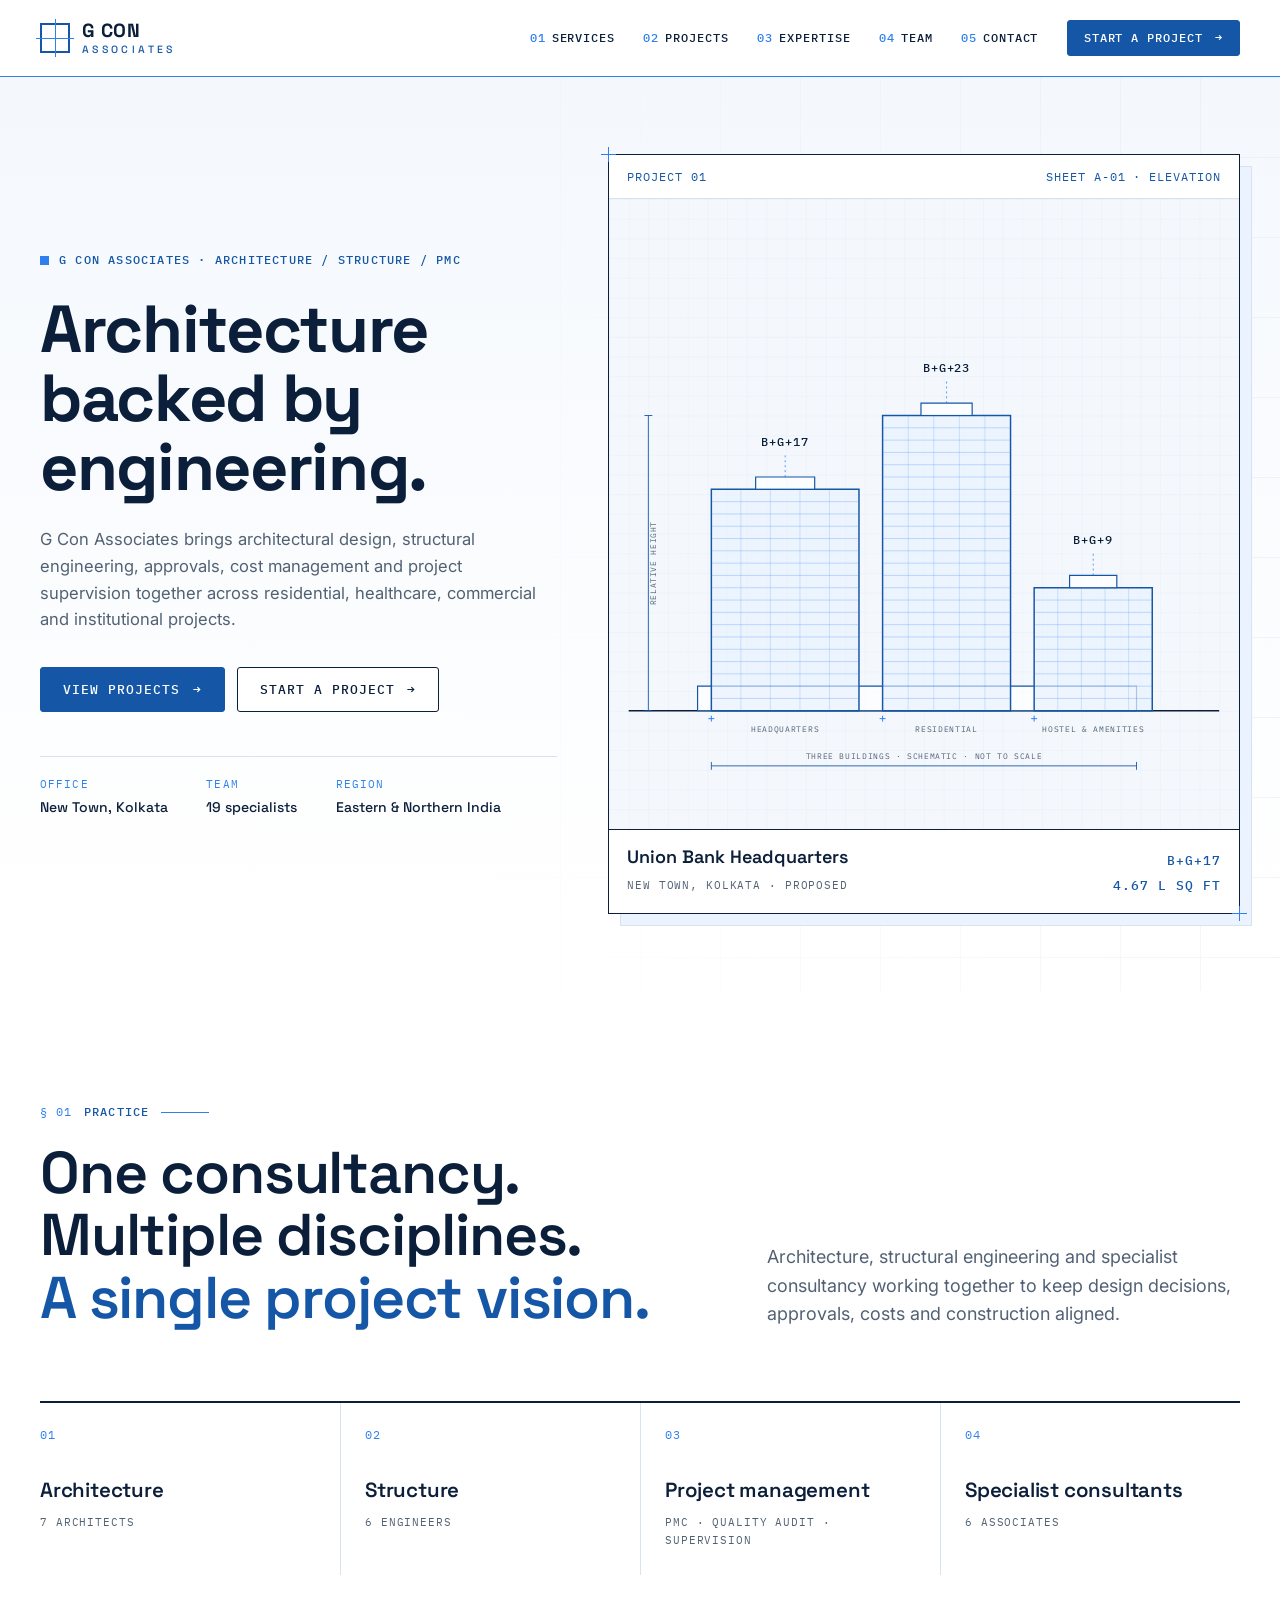
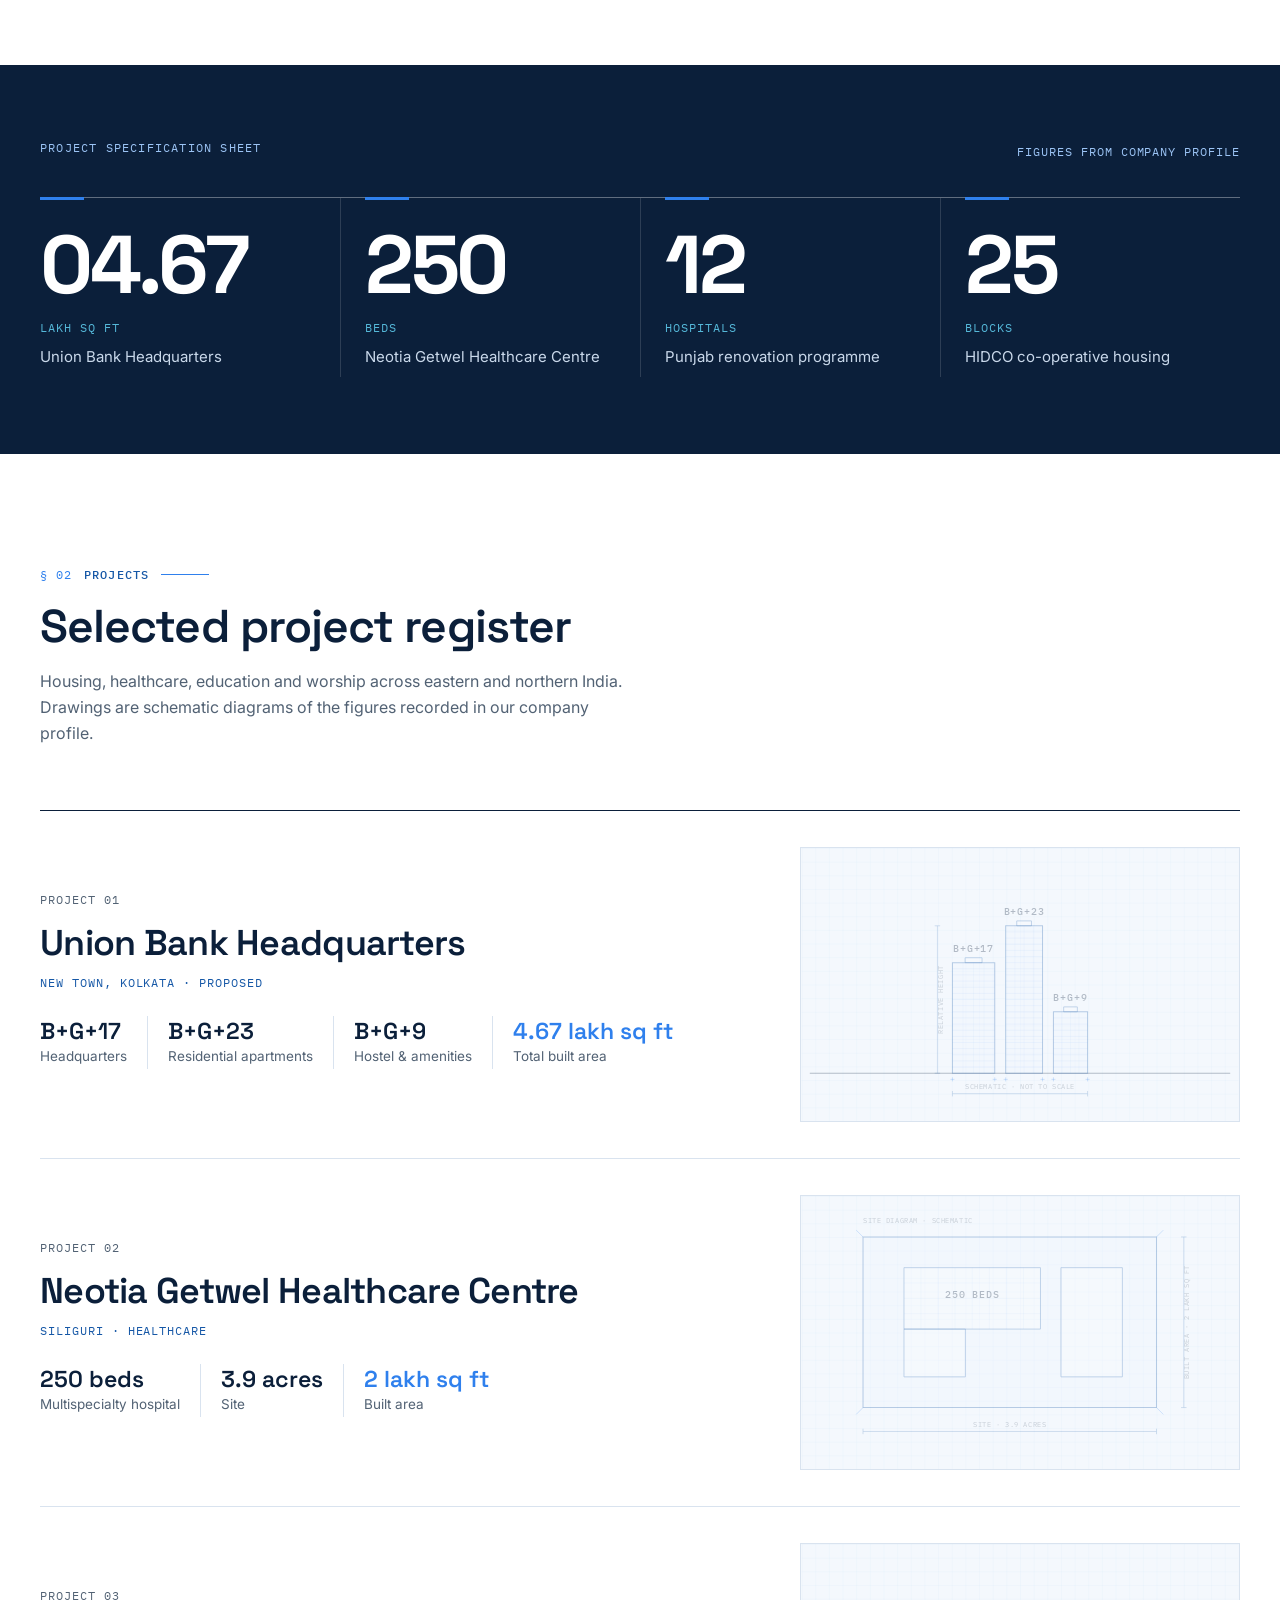
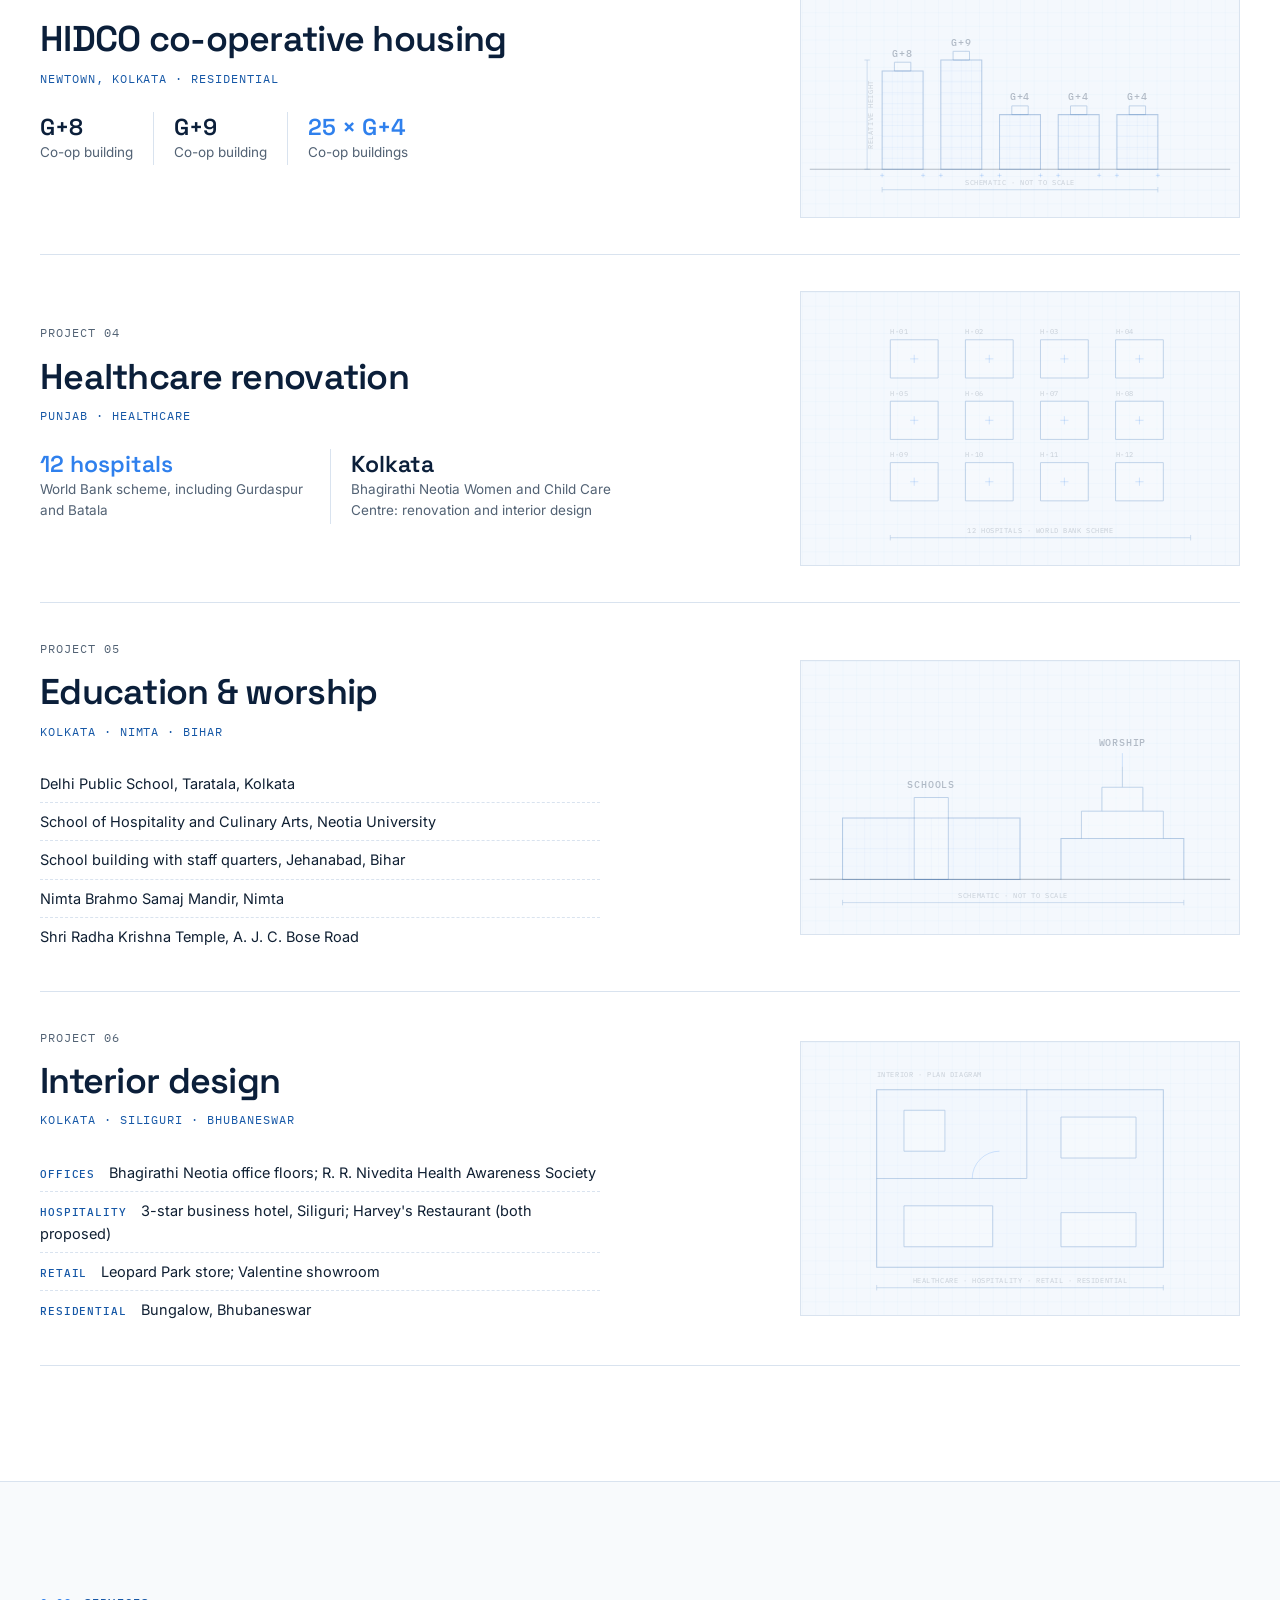
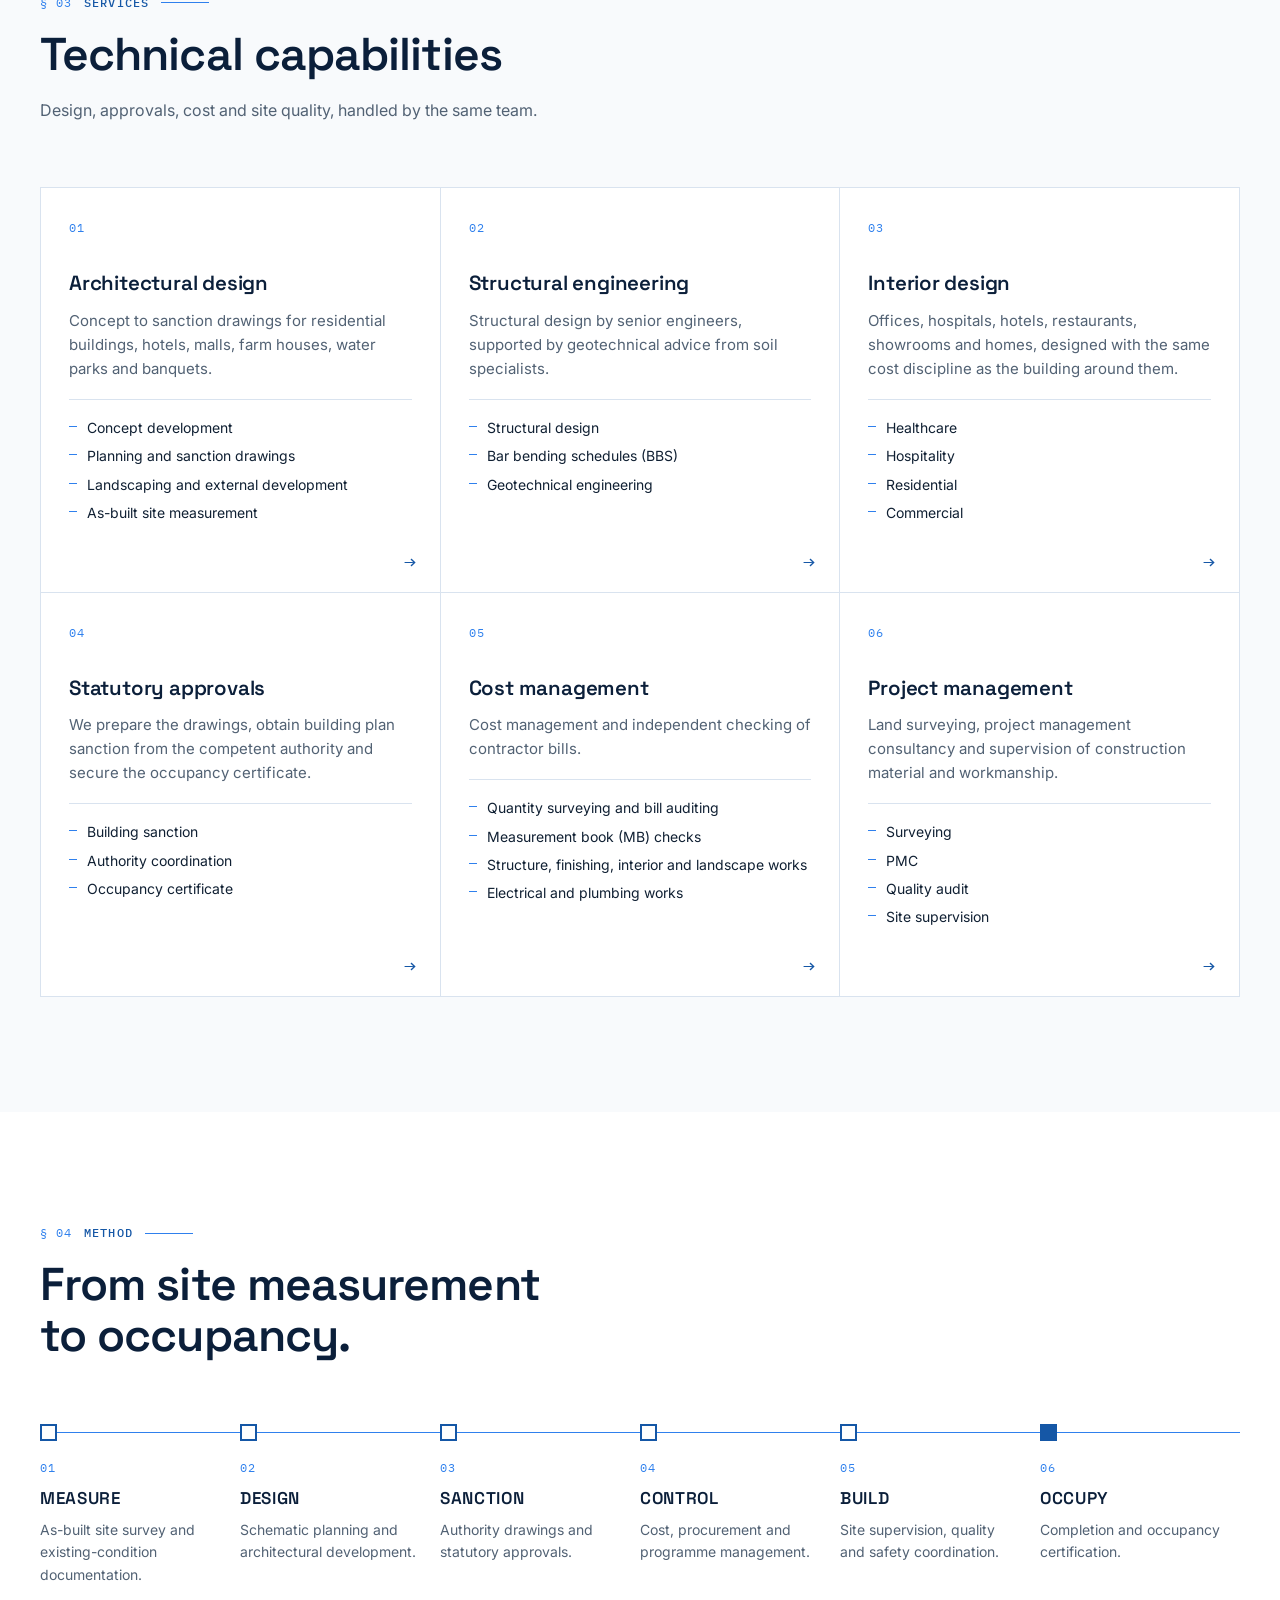
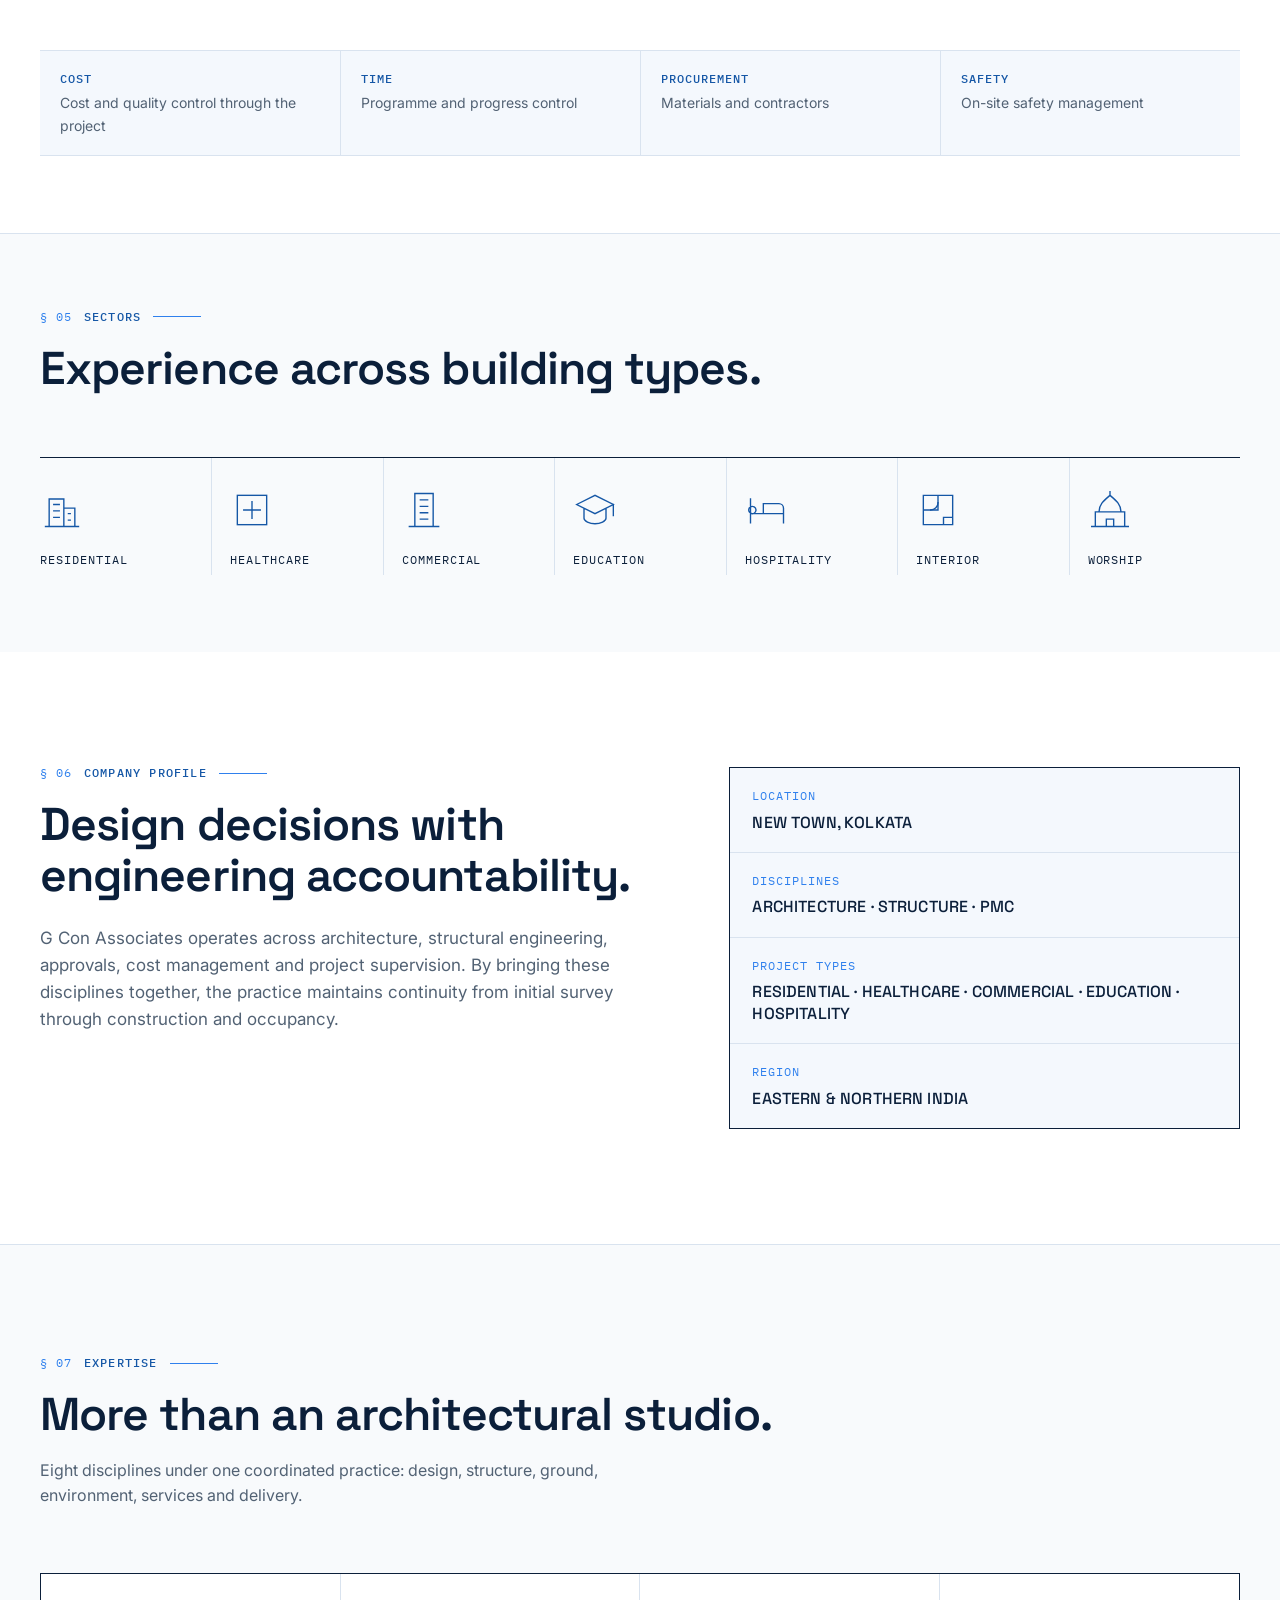
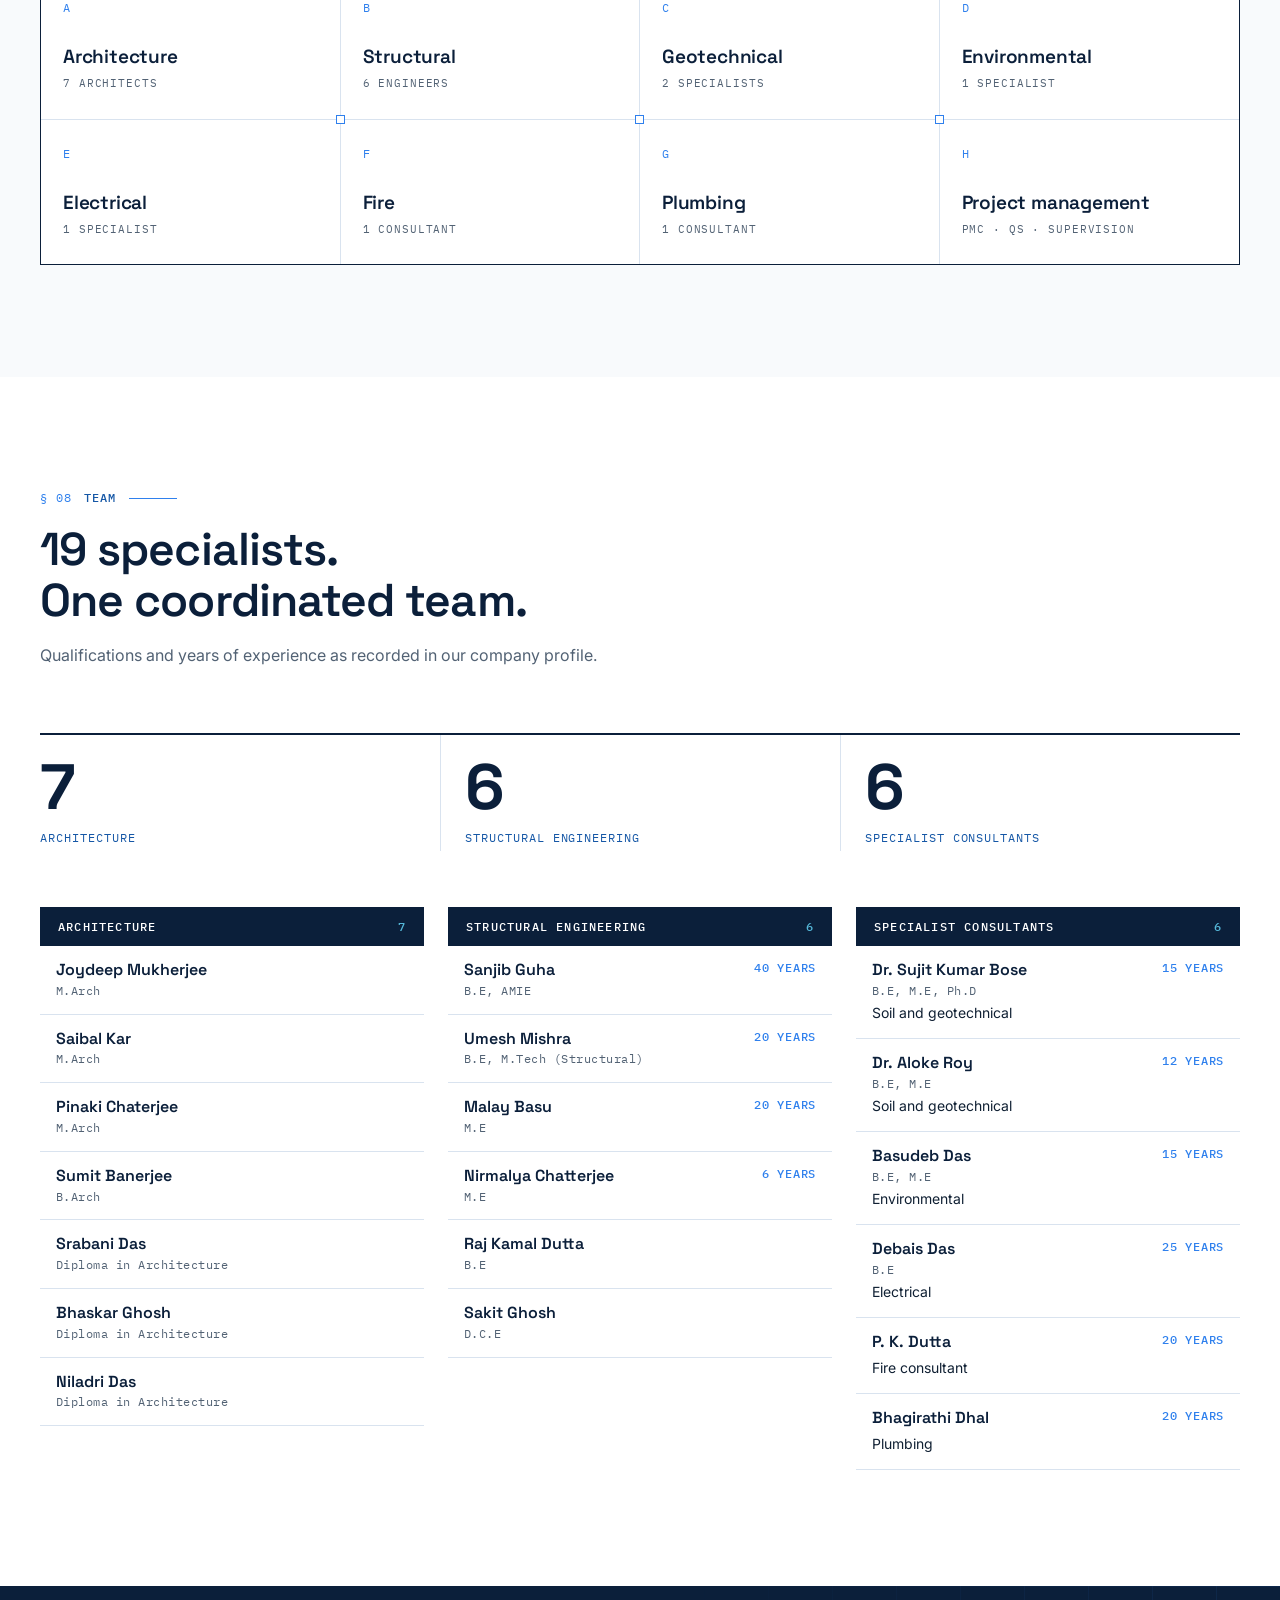
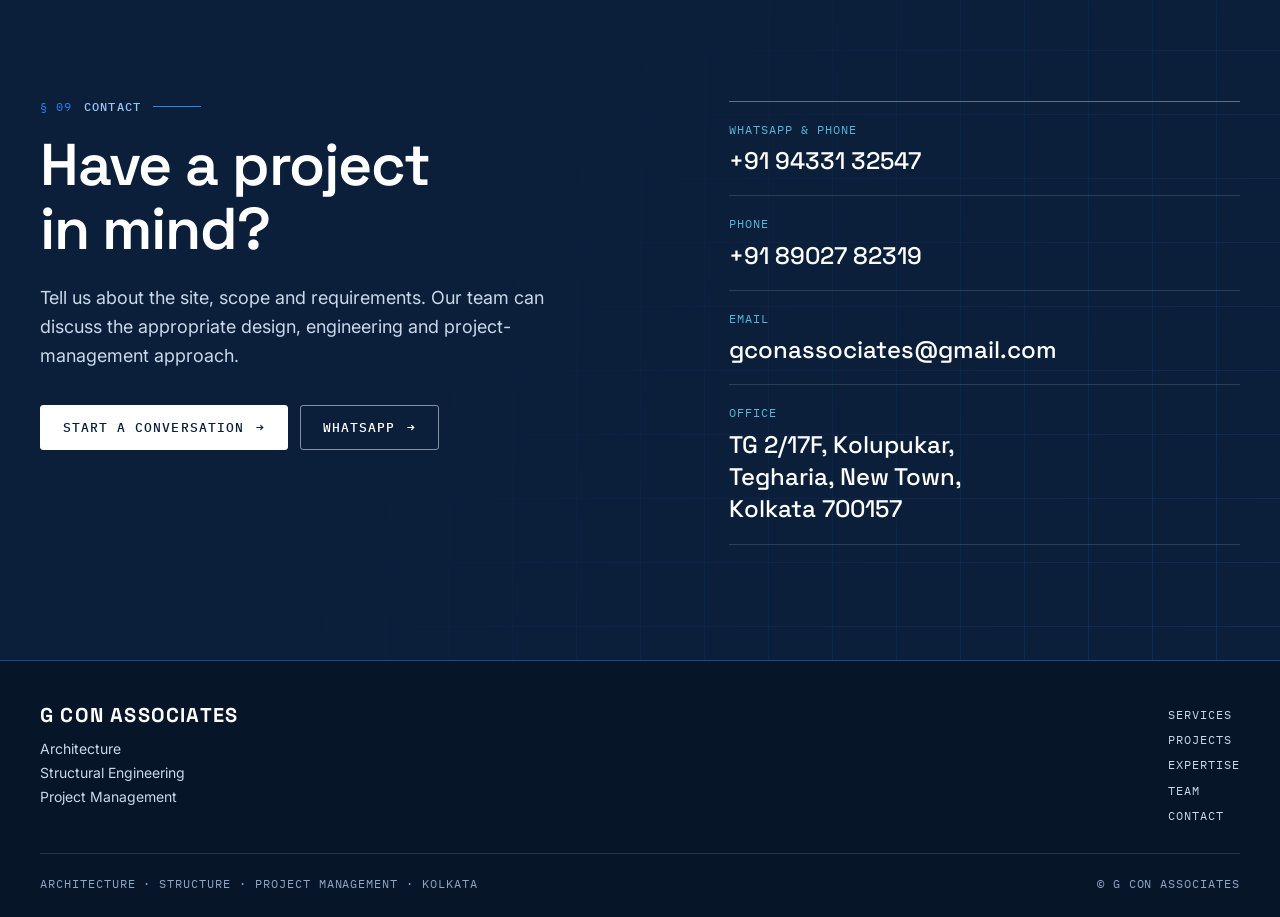
==== index.html @ 43ac2490 "G Con Associates V2: engineering-consultancy website Co-Authored-By: Claude Sonnet 5.5 <noreply@anth" ====
<!doctype html>
<html lang="en">
<head>
<meta charset="utf-8">
<meta name="viewport" content="width=device-width, initial-scale=1">
<title>G Con Associates | Architecture &amp; Structural Consultancy</title>
<meta name="description" content="G Con Associates provides architecture, structural engineering, project management, approvals and cost consultancy for residential, healthcare, commercial and institutional projects.">
<meta name="theme-color" content="#0B1F3A">
<link rel="canonical" href="https://nelbinxav.github.io/gcon-associates-v2/">
<link rel="icon" href="favicon.svg" type="image/svg+xml">
<meta property="og:type" content="website">
<meta property="og:site_name" content="G Con Associates">
<meta property="og:title" content="G Con Associates | Architecture &amp; Structural Consultancy">
<meta property="og:description" content="Architecture backed by engineering. Architecture, structural engineering, approvals, cost management and project supervision from New Town, Kolkata.">
<meta property="og:url" content="https://nelbinxav.github.io/gcon-associates-v2/">
<meta property="og:image" content="https://nelbinxav.github.io/gcon-associates-v2/og.png">
<meta property="og:image:width" content="1200">
<meta property="og:image:height" content="630">
<meta name="twitter:card" content="summary_large_image">
<link rel="preconnect" href="https://fonts.googleapis.com">
<link rel="preconnect" href="https://fonts.gstatic.com" crossorigin>
<link href="https://fonts.googleapis.com/css2?family=IBM+Plex+Mono:wght@400;500&family=Inter:wght@400;500;600&family=Space+Grotesk:wght@500;600;700&display=swap" rel="stylesheet">
<link rel="stylesheet" href="styles.css">
<script>document.documentElement.classList.add('js')</script>
<script type="application/ld+json">
{"@context":"https://schema.org","@type":"ProfessionalService","name":"G Con Associates","description":"Architecture, structural engineering, project management, approvals and cost consultancy.","url":"https://nelbinxav.github.io/gcon-associates-v2/","telephone":"+91 94331 32547","email":"gconassociates@gmail.com","address":{"@type":"PostalAddress","streetAddress":"TG 2/17F, Kolupukar, Tegharia, New Town","addressLocality":"Kolkata","postalCode":"700157","addressCountry":"IN"}}
</script>
</head>
<body>
<a class="skip" href="#main">Skip to content</a>

<header class="top" id="top">
  <div class="wrap bar">
    <a class="brand" href="#top" aria-label="G Con Associates, back to top">
      <span class="brand-mark" aria-hidden="true"></span>
      <span class="brand-text"><b>G CON</b><span>ASSOCIATES</span></span>
    </a>
    <nav class="menu" id="menu" aria-label="Main">
      <a href="#services"><i>01</i>Services</a>
      <a href="#projects"><i>02</i>Projects</a>
      <a href="#expertise"><i>03</i>Expertise</a>
      <a href="#team"><i>04</i>Team</a>
      <a href="#contact"><i>05</i>Contact</a>
      <a class="btn btn-sm menu-cta" href="#contact">Start a project <span aria-hidden="true">→</span></a>
    </nav>
    <button class="burger" type="button" aria-expanded="false" aria-controls="menu" aria-label="Open menu"><span></span><span></span></button>
  </div>
</header>

<main id="main">

<!-- HERO -->
<section class="hero" aria-labelledby="h1">
  <div class="wrap hero-grid">
    <div class="hero-copy">
      <p class="label"><span class="sq"></span>G Con Associates · Architecture / Structure / PMC</p>
      <h1 id="h1">Architecture<br>backed by<br>engineering.</h1>
      <p class="lede">G Con Associates brings architectural design, structural engineering, approvals, cost management and project supervision together across residential, healthcare, commercial and institutional projects.</p>
      <div class="cta-row">
        <a class="btn" href="#projects">View projects <span aria-hidden="true">→</span></a>
        <a class="btn btn-ghost" href="#contact">Start a project <span aria-hidden="true">→</span></a>
      </div>
      <dl class="hero-meta">
        <div><dt>Office</dt><dd>New Town, Kolkata</dd></div>
        <div><dt>Team</dt><dd>19 specialists</dd></div>
        <div><dt>Region</dt><dd>Eastern &amp; Northern India</dd></div>
      </dl>
    </div>
    <figure class="hero-plate">
      <div class="plate-head">
        <span class="mono">Project 01</span>
        <span class="mono">Sheet A-01 · Elevation</span>
      </div>
      <div class="plate-art"><svg class="dwg" viewBox="0 0 640 640" role="img" aria-label="Schematic elevation of the three Union Bank buildings at New Town: a B+G+17 headquarters, B+G+23 residential apartments and a B+G+9 hostel and amenities block, drawn at relative height" preserveAspectRatio="xMidYMid meet"><defs><pattern id="gh" width="20" height="20" patternUnits="userSpaceOnUse"><path d="M20 0H0V20" fill="none" stroke="#2F80ED" stroke-opacity=".13" stroke-width=".6"/></pattern></defs><rect width="640" height="640" fill="url(#gh)"/><line class="ground" x1="20" y1="520" x2="620" y2="520" pathLength="1"/><rect class="mass2" x="90.0" y="495.0" width="446" height="25.0" pathLength="1"/><rect class="mass" x="104.0" y="295.0" width="150" height="225.0" pathLength="1"/><line class="bay" x1="134.0" y1="295.0" x2="134.0" y2="520"/><line class="bay" x1="164.0" y1="295.0" x2="164.0" y2="520"/><line class="bay" x1="194.0" y1="295.0" x2="194.0" y2="520"/><line class="bay" x1="224.0" y1="295.0" x2="224.0" y2="520"/><line class="flr" x1="104.0" y1="507.5" x2="254.0" y2="507.5"/><line class="flr" x1="104.0" y1="495.0" x2="254.0" y2="495.0"/><line class="flr" x1="104.0" y1="482.5" x2="254.0" y2="482.5"/><line class="flr" x1="104.0" y1="470.0" x2="254.0" y2="470.0"/><line class="flr" x1="104.0" y1="457.5" x2="254.0" y2="457.5"/><line class="flr" x1="104.0" y1="445.0" x2="254.0" y2="445.0"/><line class="flr" x1="104.0" y1="432.5" x2="254.0" y2="432.5"/><line class="flr" x1="104.0" y1="420.0" x2="254.0" y2="420.0"/><line class="flr" x1="104.0" y1="407.5" x2="254.0" y2="407.5"/><line class="flr" x1="104.0" y1="395.0" x2="254.0" y2="395.0"/><line class="flr" x1="104.0" y1="382.5" x2="254.0" y2="382.5"/><line class="flr" x1="104.0" y1="370.0" x2="254.0" y2="370.0"/><line class="flr" x1="104.0" y1="357.5" x2="254.0" y2="357.5"/><line class="flr" x1="104.0" y1="345.0" x2="254.0" y2="345.0"/><line class="flr" x1="104.0" y1="332.5" x2="254.0" y2="332.5"/><line class="flr" x1="104.0" y1="320.0" x2="254.0" y2="320.0"/><line class="flr" x1="104.0" y1="307.5" x2="254.0" y2="307.5"/><rect class="mass2" x="149.0" y="282.5" width="60.0" height="12.5" pathLength="1"/><line class="lead" x1="179.0" y1="282.5" x2="179.0" y2="258.5"/><text class="tag" x="179.0" y="250.5" text-anchor="middle">B+G+17</text><text class="micro" x="179.0" y="542" text-anchor="middle">HEADQUARTERS</text><path class="mark" d="M101.0 528h6M104.0 525v6"/><rect class="mass" x="278.0" y="220.0" width="130" height="300.0" pathLength="1"/><line class="bay" x1="304.0" y1="220.0" x2="304.0" y2="520"/><line class="bay" x1="330.0" y1="220.0" x2="330.0" y2="520"/><line class="bay" x1="356.0" y1="220.0" x2="356.0" y2="520"/><line class="bay" x1="382.0" y1="220.0" x2="382.0" y2="520"/><line class="flr" x1="278.0" y1="507.5" x2="408.0" y2="507.5"/><line class="flr" x1="278.0" y1="495.0" x2="408.0" y2="495.0"/><line class="flr" x1="278.0" y1="482.5" x2="408.0" y2="482.5"/><line class="flr" x1="278.0" y1="470.0" x2="408.0" y2="470.0"/><line class="flr" x1="278.0" y1="457.5" x2="408.0" y2="457.5"/><line class="flr" x1="278.0" y1="445.0" x2="408.0" y2="445.0"/><line class="flr" x1="278.0" y1="432.5" x2="408.0" y2="432.5"/><line class="flr" x1="278.0" y1="420.0" x2="408.0" y2="420.0"/><line class="flr" x1="278.0" y1="407.5" x2="408.0" y2="407.5"/><line class="flr" x1="278.0" y1="395.0" x2="408.0" y2="395.0"/><line class="flr" x1="278.0" y1="382.5" x2="408.0" y2="382.5"/><line class="flr" x1="278.0" y1="370.0" x2="408.0" y2="370.0"/><line class="flr" x1="278.0" y1="357.5" x2="408.0" y2="357.5"/><line class="flr" x1="278.0" y1="345.0" x2="408.0" y2="345.0"/><line class="flr" x1="278.0" y1="332.5" x2="408.0" y2="332.5"/><line class="flr" x1="278.0" y1="320.0" x2="408.0" y2="320.0"/><line class="flr" x1="278.0" y1="307.5" x2="408.0" y2="307.5"/><line class="flr" x1="278.0" y1="295.0" x2="408.0" y2="295.0"/><line class="flr" x1="278.0" y1="282.5" x2="408.0" y2="282.5"/><line class="flr" x1="278.0" y1="270.0" x2="408.0" y2="270.0"/><line class="flr" x1="278.0" y1="257.5" x2="408.0" y2="257.5"/><line class="flr" x1="278.0" y1="245.0" x2="408.0" y2="245.0"/><line class="flr" x1="278.0" y1="232.5" x2="408.0" y2="232.5"/><rect class="mass2" x="317.0" y="207.5" width="52.0" height="12.5" pathLength="1"/><line class="lead" x1="343.0" y1="207.5" x2="343.0" y2="183.5"/><text class="tag" x="343.0" y="175.5" text-anchor="middle">B+G+23</text><text class="micro" x="343.0" y="542" text-anchor="middle">RESIDENTIAL</text><path class="mark" d="M275.0 528h6M278.0 525v6"/><rect class="mass" x="432.0" y="395.0" width="120" height="125.0" pathLength="1"/><line class="bay" x1="456.0" y1="395.0" x2="456.0" y2="520"/><line class="bay" x1="480.0" y1="395.0" x2="480.0" y2="520"/><line class="bay" x1="504.0" y1="395.0" x2="504.0" y2="520"/><line class="bay" x1="528.0" y1="395.0" x2="528.0" y2="520"/><line class="flr" x1="432.0" y1="507.5" x2="552.0" y2="507.5"/><line class="flr" x1="432.0" y1="495.0" x2="552.0" y2="495.0"/><line class="flr" x1="432.0" y1="482.5" x2="552.0" y2="482.5"/><line class="flr" x1="432.0" y1="470.0" x2="552.0" y2="470.0"/><line class="flr" x1="432.0" y1="457.5" x2="552.0" y2="457.5"/><line class="flr" x1="432.0" y1="445.0" x2="552.0" y2="445.0"/><line class="flr" x1="432.0" y1="432.5" x2="552.0" y2="432.5"/><line class="flr" x1="432.0" y1="420.0" x2="552.0" y2="420.0"/><line class="flr" x1="432.0" y1="407.5" x2="552.0" y2="407.5"/><rect class="mass2" x="468.0" y="382.5" width="48.0" height="12.5" pathLength="1"/><line class="lead" x1="492.0" y1="382.5" x2="492.0" y2="358.5"/><text class="tag" x="492.0" y="350.5" text-anchor="middle">B+G+9</text><text class="micro" x="492.0" y="542" text-anchor="middle">HOSTEL & AMENITIES</text><path class="mark" d="M429.0 528h6M432.0 525v6"/><g class="dim"><line x1="40" y1="220.0" x2="40" y2="520"/><line x1="36" y1="220.0" x2="44" y2="220.0"/><line x1="36" y1="520" x2="44" y2="520"/><text x="48" y="370.0" transform="rotate(-90 48 370.0)" text-anchor="middle">RELATIVE HEIGHT</text></g><g class="dim"><line x1="104.0" y1="576" x2="536.0" y2="576"/><line x1="104.0" y1="572" x2="104.0" y2="580"/><line x1="536.0" y1="572" x2="536.0" y2="580"/><text x="320.0" y="569" text-anchor="middle">THREE BUILDINGS · SCHEMATIC · NOT TO SCALE</text></g></svg></div>
      <figcaption class="plate-foot">
        <div>
          <b>Union Bank Headquarters</b>
          <span class="mono">New Town, Kolkata · Proposed</span>
        </div>
        <div class="plate-fig">
          <span class="mono">B+G+17</span>
          <span class="mono">4.67 L sq ft</span>
        </div>
      </figcaption>
      <span class="cross tl" aria-hidden="true"></span><span class="cross br" aria-hidden="true"></span>
    </figure>
  </div>
</section>

<!-- STATEMENT -->
<section class="statement" aria-labelledby="h-statement">
  <div class="wrap">
    <div class="statement-top">
      <p class="sec-label"><span class="mono">§ 01</span> Practice</p>
      <h2 id="h-statement">One consultancy.<br>Multiple disciplines.<br><em>A single project vision.</em></h2>
      <p class="statement-copy">Architecture, structural engineering and specialist consultancy working together to keep design decisions, approvals, costs and construction aligned.</p>
    </div>
    <ol class="disc">
      <li><span class="mono num">01</span><h3>Architecture</h3><p class="mono sub">7 architects</p></li>
      <li><span class="mono num">02</span><h3>Structure</h3><p class="mono sub">6 engineers</p></li>
      <li><span class="mono num">03</span><h3>Project management</h3><p class="mono sub">PMC · Quality audit · Supervision</p></li>
      <li><span class="mono num">04</span><h3>Specialist consultants</h3><p class="mono sub">6 associates</p></li>
    </ol>
  </div>
</section>

<!-- METRICS -->
<section class="specs" aria-labelledby="h-specs">
  <div class="wrap">
    <div class="specs-head">
      <h2 id="h-specs" class="mono-h">Project specification sheet</h2>
      <span class="mono">Figures from company profile</span>
    </div>
    <ul class="spec-grid">
      <li><b class="big">04.67</b><span class="unit mono">Lakh sq ft</span><p>Union Bank Headquarters</p></li>
      <li><b class="big">250</b><span class="unit mono">Beds</span><p>Neotia Getwel Healthcare Centre</p></li>
      <li><b class="big">12</b><span class="unit mono">Hospitals</span><p>Punjab renovation programme</p></li>
      <li><b class="big">25</b><span class="unit mono">Blocks</span><p>HIDCO co-operative housing</p></li>
    </ul>
  </div>
</section>

<!-- PROJECT REGISTER -->
<section class="register" id="projects" aria-labelledby="h-projects">
  <div class="wrap">
    <div class="sec-head">
      <p class="sec-label"><span class="mono">§ 02</span> Projects</p>
      <h2 id="h-projects">Selected project register</h2>
      <p class="sec-sub">Housing, healthcare, education and worship across eastern and northern India. Drawings are schematic diagrams of the figures recorded in our company profile.</p>
    </div>

    <ol class="reg">
      <li class="row" tabindex="0">
        <div class="row-main">
          <span class="pno mono">Project 01 <a class="view" href="#contact">→ Enquire</a></span>
          <h3>Union Bank Headquarters</h3>
          <p class="loc mono">New Town, Kolkata · Proposed</p>
          <ul class="facts">
            <li><b>B+G+17</b><span>Headquarters</span></li>
            <li><b>B+G+23</b><span>Residential apartments</span></li>
            <li><b>B+G+9</b><span>Hostel &amp; amenities</span></li>
            <li class="hl"><b>4.67 lakh sq ft</b><span>Total built area</span></li>
          </ul>
        </div>
        <div class="row-art"><svg class="dwg" viewBox="0 0 640 400" role="img" aria-label="Schematic elevation of the Union Bank headquarters, residential and hostel buildings at relative height" preserveAspectRatio="xMidYMid meet"><defs><pattern id="gu" width="20" height="20" patternUnits="userSpaceOnUse"><path d="M20 0H0V20" fill="none" stroke="#2F80ED" stroke-opacity=".13" stroke-width=".6"/></pattern></defs><rect width="640" height="400" fill="url(#gu)"/><line class="ground" x1="12" y1="330" x2="628" y2="330" pathLength="1"/><rect class="mass" x="221.0" y="168" width="62" height="162" pathLength="1"/><line class="bay" x1="236.5" y1="168" x2="236.5" y2="330"/><line class="bay" x1="252.0" y1="168" x2="252.0" y2="330"/><line class="bay" x1="267.5" y1="168" x2="267.5" y2="330"/><line class="flr" x1="221.0" y1="321" x2="283.0" y2="321"/><line class="flr" x1="221.0" y1="312" x2="283.0" y2="312"/><line class="flr" x1="221.0" y1="303" x2="283.0" y2="303"/><line class="flr" x1="221.0" y1="294" x2="283.0" y2="294"/><line class="flr" x1="221.0" y1="285" x2="283.0" y2="285"/><line class="flr" x1="221.0" y1="276" x2="283.0" y2="276"/><line class="flr" x1="221.0" y1="267" x2="283.0" y2="267"/><line class="flr" x1="221.0" y1="258" x2="283.0" y2="258"/><line class="flr" x1="221.0" y1="249" x2="283.0" y2="249"/><line class="flr" x1="221.0" y1="240" x2="283.0" y2="240"/><line class="flr" x1="221.0" y1="231" x2="283.0" y2="231"/><line class="flr" x1="221.0" y1="222" x2="283.0" y2="222"/><line class="flr" x1="221.0" y1="213" x2="283.0" y2="213"/><line class="flr" x1="221.0" y1="204" x2="283.0" y2="204"/><line class="flr" x1="221.0" y1="195" x2="283.0" y2="195"/><line class="flr" x1="221.0" y1="186" x2="283.0" y2="186"/><line class="flr" x1="221.0" y1="177" x2="283.0" y2="177"/><rect class="mass2" x="239.6" y="160.8" width="24.8" height="7.2" pathLength="1"/><text class="tag" x="252.0" y="152.8" text-anchor="middle">B+G+17</text><path class="mark" d="M218.0 339h6M221.0 336v6"/><path class="mark" d="M280.0 339h6M283.0 336v6"/><rect class="mass" x="299.0" y="114" width="54" height="216" pathLength="1"/><line class="bay" x1="312.5" y1="114" x2="312.5" y2="330"/><line class="bay" x1="326.0" y1="114" x2="326.0" y2="330"/><line class="bay" x1="339.5" y1="114" x2="339.5" y2="330"/><line class="flr" x1="299.0" y1="321" x2="353.0" y2="321"/><line class="flr" x1="299.0" y1="312" x2="353.0" y2="312"/><line class="flr" x1="299.0" y1="303" x2="353.0" y2="303"/><line class="flr" x1="299.0" y1="294" x2="353.0" y2="294"/><line class="flr" x1="299.0" y1="285" x2="353.0" y2="285"/><line class="flr" x1="299.0" y1="276" x2="353.0" y2="276"/><line class="flr" x1="299.0" y1="267" x2="353.0" y2="267"/><line class="flr" x1="299.0" y1="258" x2="353.0" y2="258"/><line class="flr" x1="299.0" y1="249" x2="353.0" y2="249"/><line class="flr" x1="299.0" y1="240" x2="353.0" y2="240"/><line class="flr" x1="299.0" y1="231" x2="353.0" y2="231"/><line class="flr" x1="299.0" y1="222" x2="353.0" y2="222"/><line class="flr" x1="299.0" y1="213" x2="353.0" y2="213"/><line class="flr" x1="299.0" y1="204" x2="353.0" y2="204"/><line class="flr" x1="299.0" y1="195" x2="353.0" y2="195"/><line class="flr" x1="299.0" y1="186" x2="353.0" y2="186"/><line class="flr" x1="299.0" y1="177" x2="353.0" y2="177"/><line class="flr" x1="299.0" y1="168" x2="353.0" y2="168"/><line class="flr" x1="299.0" y1="159" x2="353.0" y2="159"/><line class="flr" x1="299.0" y1="150" x2="353.0" y2="150"/><line class="flr" x1="299.0" y1="141" x2="353.0" y2="141"/><line class="flr" x1="299.0" y1="132" x2="353.0" y2="132"/><line class="flr" x1="299.0" y1="123" x2="353.0" y2="123"/><rect class="mass2" x="315.2" y="106.8" width="21.6" height="7.2" pathLength="1"/><text class="tag" x="326.0" y="98.8" text-anchor="middle">B+G+23</text><path class="mark" d="M296.0 339h6M299.0 336v6"/><path class="mark" d="M350.0 339h6M353.0 336v6"/><rect class="mass" x="369.0" y="240" width="50" height="90" pathLength="1"/><line class="bay" x1="381.5" y1="240" x2="381.5" y2="330"/><line class="bay" x1="394.0" y1="240" x2="394.0" y2="330"/><line class="bay" x1="406.5" y1="240" x2="406.5" y2="330"/><line class="flr" x1="369.0" y1="321" x2="419.0" y2="321"/><line class="flr" x1="369.0" y1="312" x2="419.0" y2="312"/><line class="flr" x1="369.0" y1="303" x2="419.0" y2="303"/><line class="flr" x1="369.0" y1="294" x2="419.0" y2="294"/><line class="flr" x1="369.0" y1="285" x2="419.0" y2="285"/><line class="flr" x1="369.0" y1="276" x2="419.0" y2="276"/><line class="flr" x1="369.0" y1="267" x2="419.0" y2="267"/><line class="flr" x1="369.0" y1="258" x2="419.0" y2="258"/><line class="flr" x1="369.0" y1="249" x2="419.0" y2="249"/><rect class="mass2" x="384.0" y="232.8" width="20.0" height="7.2" pathLength="1"/><text class="tag" x="394.0" y="224.8" text-anchor="middle">B+G+9</text><path class="mark" d="M366.0 339h6M369.0 336v6"/><path class="mark" d="M416.0 339h6M419.0 336v6"/><g class="dim"><line x1="199.0" y1="114" x2="199.0" y2="330"/><line x1="195.0" y1="114" x2="203.0" y2="114"/><line x1="195.0" y1="330" x2="203.0" y2="330"/><text x="207.0" y="222.0" transform="rotate(-90 207.0 222.0)" text-anchor="middle">RELATIVE HEIGHT</text></g><g class="dim"><line x1="221.0" y1="360" x2="419.0" y2="360"/><line x1="221.0" y1="356" x2="221.0" y2="364"/><line x1="419.0" y1="356" x2="419.0" y2="364"/><text x="320.0" y="353" text-anchor="middle">SCHEMATIC · NOT TO SCALE</text></g></svg></div>
      </li>
      <li class="row" tabindex="0">
        <div class="row-main">
          <span class="pno mono">Project 02 <a class="view" href="#contact">→ Enquire</a></span>
          <h3>Neotia Getwel Healthcare Centre</h3>
          <p class="loc mono">Siliguri · Healthcare</p>
          <ul class="facts">
            <li><b>250 beds</b><span>Multispecialty hospital</span></li>
            <li><b>3.9 acres</b><span>Site</span></li>
            <li class="hl"><b>2 lakh sq ft</b><span>Built area</span></li>
          </ul>
        </div>
        <div class="row-art"><svg class="dwg" viewBox="0 0 640 400" role="img" aria-label="Schematic site diagram for Neotia Getwel Healthcare Centre, Siliguri: 3.9 acre site, 2 lakh square feet built area, 250 beds" preserveAspectRatio="xMidYMid meet"><defs><pattern id="gn" width="20" height="20" patternUnits="userSpaceOnUse"><path d="M20 0H0V20" fill="none" stroke="#2F80ED" stroke-opacity=".13" stroke-width=".6"/></pattern></defs><rect width="640" height="400" fill="url(#gn)"/><rect class="mass" x="90" y="60" width="430" height="250" pathLength="1"/><rect class="mass2" x="150" y="105" width="200" height="90" pathLength="1"/><rect class="mass2" x="150" y="195" width="90" height="70" pathLength="1"/><rect class="mass2" x="380" y="105" width="90" height="160" pathLength="1"/><line class="bay" x1="175" y1="105" x2="175" y2="195"/><line class="bay" x1="200" y1="105" x2="200" y2="195"/><line class="bay" x1="225" y1="105" x2="225" y2="195"/><line class="bay" x1="250" y1="105" x2="250" y2="195"/><line class="bay" x1="275" y1="105" x2="275" y2="195"/><line class="bay" x1="300" y1="105" x2="300" y2="195"/><line class="bay" x1="325" y1="105" x2="325" y2="195"/><line class="bay" x1="150" y1="127.5" x2="350" y2="127.5"/><line class="bay" x1="150" y1="150.0" x2="350" y2="150.0"/><line class="bay" x1="150" y1="172.5" x2="350" y2="172.5"/><path class="mark" d="M90 60l-10-10M520 60l10-10M90 310l-10 10M520 310l10 10"/><g class="dim"><line x1="90" y1="345" x2="520" y2="345"/><line x1="90" y1="341" x2="90" y2="349"/><line x1="520" y1="341" x2="520" y2="349"/><text x="305.0" y="338" text-anchor="middle">SITE · 3.9 ACRES</text></g><g class="dim"><line x1="560" y1="60" x2="560" y2="310"/><line x1="556" y1="60" x2="564" y2="60"/><line x1="556" y1="310" x2="564" y2="310"/><text x="568" y="185.0" transform="rotate(-90 568 185.0)" text-anchor="middle">BUILT AREA · 2 LAKH SQ FT</text></g><text class="tag" x="250" y="150" text-anchor="middle">250 BEDS</text><text class="micro" x="90" y="40">SITE DIAGRAM · SCHEMATIC</text></svg></div>
      </li>
      <li class="row" tabindex="0">
        <div class="row-main">
          <span class="pno mono">Project 03 <a class="view" href="#contact">→ Enquire</a></span>
          <h3>HIDCO co-operative housing</h3>
          <p class="loc mono">Newtown, Kolkata · Residential</p>
          <ul class="facts">
            <li><b>G+8</b><span>Co-op building</span></li>
            <li><b>G+9</b><span>Co-op building</span></li>
            <li class="hl"><b>25 × G+4</b><span>Co-op buildings</span></li>
          </ul>
        </div>
        <div class="row-art"><svg class="dwg" viewBox="0 0 640 400" role="img" aria-label="Schematic elevations of HIDCO co-operative housing blocks of G+8, G+9 and G+4" preserveAspectRatio="xMidYMid meet"><defs><pattern id="gd" width="20" height="20" patternUnits="userSpaceOnUse"><path d="M20 0H0V20" fill="none" stroke="#2F80ED" stroke-opacity=".13" stroke-width=".6"/></pattern></defs><rect width="640" height="400" fill="url(#gd)"/><line class="ground" x1="12" y1="330" x2="628" y2="330" pathLength="1"/><rect class="mass" x="118.0" y="186" width="60" height="144" pathLength="1"/><line class="bay" x1="133.0" y1="186" x2="133.0" y2="330"/><line class="bay" x1="148.0" y1="186" x2="148.0" y2="330"/><line class="bay" x1="163.0" y1="186" x2="163.0" y2="330"/><line class="flr" x1="118.0" y1="314" x2="178.0" y2="314"/><line class="flr" x1="118.0" y1="298" x2="178.0" y2="298"/><line class="flr" x1="118.0" y1="282" x2="178.0" y2="282"/><line class="flr" x1="118.0" y1="266" x2="178.0" y2="266"/><line class="flr" x1="118.0" y1="250" x2="178.0" y2="250"/><line class="flr" x1="118.0" y1="234" x2="178.0" y2="234"/><line class="flr" x1="118.0" y1="218" x2="178.0" y2="218"/><line class="flr" x1="118.0" y1="202" x2="178.0" y2="202"/><rect class="mass2" x="136.0" y="173.2" width="24.0" height="12.8" pathLength="1"/><text class="tag" x="148.0" y="165.2" text-anchor="middle">G+8</text><path class="mark" d="M115.0 339h6M118.0 336v6"/><path class="mark" d="M175.0 339h6M178.0 336v6"/><rect class="mass" x="204.0" y="170" width="60" height="160" pathLength="1"/><line class="bay" x1="219.0" y1="170" x2="219.0" y2="330"/><line class="bay" x1="234.0" y1="170" x2="234.0" y2="330"/><line class="bay" x1="249.0" y1="170" x2="249.0" y2="330"/><line class="flr" x1="204.0" y1="314" x2="264.0" y2="314"/><line class="flr" x1="204.0" y1="298" x2="264.0" y2="298"/><line class="flr" x1="204.0" y1="282" x2="264.0" y2="282"/><line class="flr" x1="204.0" y1="266" x2="264.0" y2="266"/><line class="flr" x1="204.0" y1="250" x2="264.0" y2="250"/><line class="flr" x1="204.0" y1="234" x2="264.0" y2="234"/><line class="flr" x1="204.0" y1="218" x2="264.0" y2="218"/><line class="flr" x1="204.0" y1="202" x2="264.0" y2="202"/><line class="flr" x1="204.0" y1="186" x2="264.0" y2="186"/><rect class="mass2" x="222.0" y="157.2" width="24.0" height="12.8" pathLength="1"/><text class="tag" x="234.0" y="149.2" text-anchor="middle">G+9</text><path class="mark" d="M201.0 339h6M204.0 336v6"/><path class="mark" d="M261.0 339h6M264.0 336v6"/><rect class="mass" x="290.0" y="250" width="60" height="80" pathLength="1"/><line class="bay" x1="305.0" y1="250" x2="305.0" y2="330"/><line class="bay" x1="320.0" y1="250" x2="320.0" y2="330"/><line class="bay" x1="335.0" y1="250" x2="335.0" y2="330"/><line class="flr" x1="290.0" y1="314" x2="350.0" y2="314"/><line class="flr" x1="290.0" y1="298" x2="350.0" y2="298"/><line class="flr" x1="290.0" y1="282" x2="350.0" y2="282"/><line class="flr" x1="290.0" y1="266" x2="350.0" y2="266"/><rect class="mass2" x="308.0" y="237.2" width="24.0" height="12.8" pathLength="1"/><text class="tag" x="320.0" y="229.2" text-anchor="middle">G+4</text><path class="mark" d="M287.0 339h6M290.0 336v6"/><path class="mark" d="M347.0 339h6M350.0 336v6"/><rect class="mass" x="376.0" y="250" width="60" height="80" pathLength="1"/><line class="bay" x1="391.0" y1="250" x2="391.0" y2="330"/><line class="bay" x1="406.0" y1="250" x2="406.0" y2="330"/><line class="bay" x1="421.0" y1="250" x2="421.0" y2="330"/><line class="flr" x1="376.0" y1="314" x2="436.0" y2="314"/><line class="flr" x1="376.0" y1="298" x2="436.0" y2="298"/><line class="flr" x1="376.0" y1="282" x2="436.0" y2="282"/><line class="flr" x1="376.0" y1="266" x2="436.0" y2="266"/><rect class="mass2" x="394.0" y="237.2" width="24.0" height="12.8" pathLength="1"/><text class="tag" x="406.0" y="229.2" text-anchor="middle">G+4</text><path class="mark" d="M373.0 339h6M376.0 336v6"/><path class="mark" d="M433.0 339h6M436.0 336v6"/><rect class="mass" x="462.0" y="250" width="60" height="80" pathLength="1"/><line class="bay" x1="477.0" y1="250" x2="477.0" y2="330"/><line class="bay" x1="492.0" y1="250" x2="492.0" y2="330"/><line class="bay" x1="507.0" y1="250" x2="507.0" y2="330"/><line class="flr" x1="462.0" y1="314" x2="522.0" y2="314"/><line class="flr" x1="462.0" y1="298" x2="522.0" y2="298"/><line class="flr" x1="462.0" y1="282" x2="522.0" y2="282"/><line class="flr" x1="462.0" y1="266" x2="522.0" y2="266"/><rect class="mass2" x="480.0" y="237.2" width="24.0" height="12.8" pathLength="1"/><text class="tag" x="492.0" y="229.2" text-anchor="middle">G+4</text><path class="mark" d="M459.0 339h6M462.0 336v6"/><path class="mark" d="M519.0 339h6M522.0 336v6"/><g class="dim"><line x1="96.0" y1="170" x2="96.0" y2="330"/><line x1="92.0" y1="170" x2="100.0" y2="170"/><line x1="92.0" y1="330" x2="100.0" y2="330"/><text x="104.0" y="250.0" transform="rotate(-90 104.0 250.0)" text-anchor="middle">RELATIVE HEIGHT</text></g><g class="dim"><line x1="118.0" y1="360" x2="522.0" y2="360"/><line x1="118.0" y1="356" x2="118.0" y2="364"/><line x1="522.0" y1="356" x2="522.0" y2="364"/><text x="320.0" y="353" text-anchor="middle">SCHEMATIC · NOT TO SCALE</text></g></svg></div>
      </li>
      <li class="row" tabindex="0">
        <div class="row-main">
          <span class="pno mono">Project 04 <a class="view" href="#contact">→ Enquire</a></span>
          <h3>Healthcare renovation</h3>
          <p class="loc mono">Punjab · Healthcare</p>
          <ul class="facts">
            <li class="hl"><b>12 hospitals</b><span>World Bank scheme, including Gurdaspur and Batala</span></li>
            <li><b>Kolkata</b><span>Bhagirathi Neotia Women and Child Care Centre: renovation and interior design</span></li>
          </ul>
        </div>
        <div class="row-art"><svg class="dwg" viewBox="0 0 640 400" role="img" aria-label="Twelve numbered hospital markers representing the Punjab healthcare renovation programme" preserveAspectRatio="xMidYMid meet"><defs><pattern id="gp" width="20" height="20" patternUnits="userSpaceOnUse"><path d="M20 0H0V20" fill="none" stroke="#2F80ED" stroke-opacity=".13" stroke-width=".6"/></pattern></defs><rect width="640" height="400" fill="url(#gp)"/><rect class="mass2" x="130" y="70" width="70" height="56" pathLength="1"/><path class="mark" d="M159 98h12M165 92v12"/><text class="micro" x="130" y="62">H-01</text><rect class="mass2" x="240" y="70" width="70" height="56" pathLength="1"/><path class="mark" d="M269 98h12M275 92v12"/><text class="micro" x="240" y="62">H-02</text><rect class="mass2" x="350" y="70" width="70" height="56" pathLength="1"/><path class="mark" d="M379 98h12M385 92v12"/><text class="micro" x="350" y="62">H-03</text><rect class="mass2" x="460" y="70" width="70" height="56" pathLength="1"/><path class="mark" d="M489 98h12M495 92v12"/><text class="micro" x="460" y="62">H-04</text><rect class="mass2" x="130" y="160" width="70" height="56" pathLength="1"/><path class="mark" d="M159 188h12M165 182v12"/><text class="micro" x="130" y="152">H-05</text><rect class="mass2" x="240" y="160" width="70" height="56" pathLength="1"/><path class="mark" d="M269 188h12M275 182v12"/><text class="micro" x="240" y="152">H-06</text><rect class="mass2" x="350" y="160" width="70" height="56" pathLength="1"/><path class="mark" d="M379 188h12M385 182v12"/><text class="micro" x="350" y="152">H-07</text><rect class="mass2" x="460" y="160" width="70" height="56" pathLength="1"/><path class="mark" d="M489 188h12M495 182v12"/><text class="micro" x="460" y="152">H-08</text><rect class="mass2" x="130" y="250" width="70" height="56" pathLength="1"/><path class="mark" d="M159 278h12M165 272v12"/><text class="micro" x="130" y="242">H-09</text><rect class="mass2" x="240" y="250" width="70" height="56" pathLength="1"/><path class="mark" d="M269 278h12M275 272v12"/><text class="micro" x="240" y="242">H-10</text><rect class="mass2" x="350" y="250" width="70" height="56" pathLength="1"/><path class="mark" d="M379 278h12M385 272v12"/><text class="micro" x="350" y="242">H-11</text><rect class="mass2" x="460" y="250" width="70" height="56" pathLength="1"/><path class="mark" d="M489 278h12M495 272v12"/><text class="micro" x="460" y="242">H-12</text><g class="dim"><line x1="130" y1="360" x2="570" y2="360"/><line x1="130" y1="356" x2="130" y2="364"/><line x1="570" y1="356" x2="570" y2="364"/><text x="350.0" y="353" text-anchor="middle">12 HOSPITALS · WORLD BANK SCHEME</text></g></svg></div>
      </li>
      <li class="row" tabindex="0">
        <div class="row-main">
          <span class="pno mono">Project 05 <a class="view" href="#contact">→ Enquire</a></span>
          <h3>Education &amp; worship</h3>
          <p class="loc mono">Kolkata · Nimta · Bihar</p>
          <ul class="facts list">
            <li><span>Delhi Public School, Taratala, Kolkata</span></li>
            <li><span>School of Hospitality and Culinary Arts, Neotia University</span></li>
            <li><span>School building with staff quarters, Jehanabad, Bihar</span></li>
            <li><span>Nimta Brahmo Samaj Mandir, Nimta</span></li>
            <li><span>Shri Radha Krishna Temple, A. J. C. Bose Road</span></li>
          </ul>
        </div>
        <div class="row-art"><svg class="dwg" viewBox="0 0 640 400" role="img" aria-label="Outline elevations of a school block and a temple, representing the education and worship projects" preserveAspectRatio="xMidYMid meet"><defs><pattern id="ge" width="20" height="20" patternUnits="userSpaceOnUse"><path d="M20 0H0V20" fill="none" stroke="#2F80ED" stroke-opacity=".13" stroke-width=".6"/></pattern></defs><rect width="640" height="400" fill="url(#ge)"/><line class="ground" x1="12" y1="320" x2="628" y2="320" pathLength="1"/><rect class="mass" x="60" y="230" width="260" height="90" pathLength="1"/><rect class="mass2" x="165" y="200" width="50" height="120" pathLength="1"/><line class="bay" x1="92.5" y1="230" x2="92.5" y2="320"/><line class="bay" x1="125.0" y1="230" x2="125.0" y2="320"/><line class="bay" x1="157.5" y1="230" x2="157.5" y2="320"/><line class="bay" x1="190.0" y1="230" x2="190.0" y2="320"/><line class="bay" x1="222.5" y1="230" x2="222.5" y2="320"/><line class="bay" x1="255.0" y1="230" x2="255.0" y2="320"/><line class="bay" x1="287.5" y1="230" x2="287.5" y2="320"/><line class="flr" x1="60" y1="275" x2="320" y2="275"/><text class="tag" x="190" y="186" text-anchor="middle">SCHOOLS</text><path class="mass" d="M380 320V260H560V320" pathLength="1"/><path class="mass2" d="M410 260V220H530V260M440 220V185H500V220M470 185V155H470" pathLength="1"/><path class="mark" d="M470 155V135"/><text class="tag" x="470" y="124" text-anchor="middle">WORSHIP</text><g class="dim"><line x1="60" y1="354" x2="560" y2="354"/><line x1="60" y1="350" x2="60" y2="358"/><line x1="560" y1="350" x2="560" y2="358"/><text x="310.0" y="347" text-anchor="middle">SCHEMATIC · NOT TO SCALE</text></g></svg></div>
      </li>
      <li class="row" tabindex="0">
        <div class="row-main">
          <span class="pno mono">Project 06 <a class="view" href="#contact">→ Enquire</a></span>
          <h3>Interior design</h3>
          <p class="loc mono">Kolkata · Siliguri · Bhubaneswar</p>
          <ul class="facts list">
            <li><span><b>Offices</b> Bhagirathi Neotia office floors; R. R. Nivedita Health Awareness Society</span></li>
            <li><span><b>Hospitality</b> 3-star business hotel, Siliguri; Harvey's Restaurant (both proposed)</span></li>
            <li><span><b>Retail</b> Leopard Park store; Valentine showroom</span></li>
            <li><span><b>Residential</b> Bungalow, Bhubaneswar</span></li>
          </ul>
        </div>
        <div class="row-art"><svg class="dwg" viewBox="0 0 640 400" role="img" aria-label="Schematic room plan representing interior design work" preserveAspectRatio="xMidYMid meet"><defs><pattern id="gi" width="20" height="20" patternUnits="userSpaceOnUse"><path d="M20 0H0V20" fill="none" stroke="#2F80ED" stroke-opacity=".13" stroke-width=".6"/></pattern></defs><rect width="640" height="400" fill="url(#gi)"/><path class="mass" d="M110 70H530V330H110Z" pathLength="1"/><path class="mass2" d="M110 200H330M330 70V200" pathLength="1"/><path class="mark" d="M250 200a40 40 0 0 1 40 -40"/><rect class="mass2" x="380" y="110" width="110" height="60" pathLength="1"/><rect class="mass2" x="380" y="250" width="110" height="50" pathLength="1"/><rect class="mass2" x="150" y="240" width="130" height="60" pathLength="1"/><rect class="mass2" x="150" y="100" width="60" height="60" pathLength="1"/><text class="micro" x="110" y="52">INTERIOR · PLAN DIAGRAM</text><g class="dim"><line x1="110" y1="360" x2="530" y2="360"/><line x1="110" y1="356" x2="110" y2="364"/><line x1="530" y1="356" x2="530" y2="364"/><text x="320.0" y="353" text-anchor="middle">HEALTHCARE · HOSPITALITY · RETAIL · RESIDENTIAL</text></g></svg></div>
      </li>
    </ol>
  </div>
</section>

<!-- SERVICES -->
<section class="caps" id="services" aria-labelledby="h-services">
  <div class="wrap">
    <div class="sec-head">
      <p class="sec-label"><span class="mono">§ 03</span> Services</p>
      <h2 id="h-services">Technical capabilities</h2>
      <p class="sec-sub">Design, approvals, cost and site quality, handled by the same team.</p>
    </div>
    <div class="cap-grid">
      <article class="cap"><span class="mono num">01</span><h3>Architectural design</h3>
        <p>Concept to sanction drawings for residential buildings, hotels, malls, farm houses, water parks and banquets.</p>
        <ul><li>Concept development</li><li>Planning and sanction drawings</li><li>Landscaping and external development</li><li>As-built site measurement</li></ul><span class="arr" aria-hidden="true">→</span></article>
      <article class="cap"><span class="mono num">02</span><h3>Structural engineering</h3>
        <p>Structural design by senior engineers, supported by geotechnical advice from soil specialists.</p>
        <ul><li>Structural design</li><li>Bar bending schedules (BBS)</li><li>Geotechnical engineering</li></ul><span class="arr" aria-hidden="true">→</span></article>
      <article class="cap"><span class="mono num">03</span><h3>Interior design</h3>
        <p>Offices, hospitals, hotels, restaurants, showrooms and homes, designed with the same cost discipline as the building around them.</p>
        <ul><li>Healthcare</li><li>Hospitality</li><li>Residential</li><li>Commercial</li></ul><span class="arr" aria-hidden="true">→</span></article>
      <article class="cap"><span class="mono num">04</span><h3>Statutory approvals</h3>
        <p>We prepare the drawings, obtain building plan sanction from the competent authority and secure the occupancy certificate.</p>
        <ul><li>Building sanction</li><li>Authority coordination</li><li>Occupancy certificate</li></ul><span class="arr" aria-hidden="true">→</span></article>
      <article class="cap"><span class="mono num">05</span><h3>Cost management</h3>
        <p>Cost management and independent checking of contractor bills.</p>
        <ul><li>Quantity surveying and bill auditing</li><li>Measurement book (MB) checks</li><li>Structure, finishing, interior and landscape works</li><li>Electrical and plumbing works</li></ul><span class="arr" aria-hidden="true">→</span></article>
      <article class="cap"><span class="mono num">06</span><h3>Project management</h3>
        <p>Land surveying, project management consultancy and supervision of construction material and workmanship.</p>
        <ul><li>Surveying</li><li>PMC</li><li>Quality audit</li><li>Site supervision</li></ul><span class="arr" aria-hidden="true">→</span></article>
    </div>
  </div>
</section>

<!-- PROCESS -->
<section class="process" aria-labelledby="h-process">
  <div class="wrap">
    <div class="sec-head">
      <p class="sec-label"><span class="mono">§ 04</span> Method</p>
      <h2 id="h-process">From site measurement to occupancy.</h2>
    </div>
    <ol class="steps">
      <li><span class="mono num">01</span><h3>Measure</h3><p>As-built site survey and existing-condition documentation.</p></li>
      <li><span class="mono num">02</span><h3>Design</h3><p>Schematic planning and architectural development.</p></li>
      <li><span class="mono num">03</span><h3>Sanction</h3><p>Authority drawings and statutory approvals.</p></li>
      <li><span class="mono num">04</span><h3>Control</h3><p>Cost, procurement and programme management.</p></li>
      <li><span class="mono num">05</span><h3>Build</h3><p>Site supervision, quality and safety coordination.</p></li>
      <li><span class="mono num">06</span><h3>Occupy</h3><p>Completion and occupancy certification.</p></li>
    </ol>
    <ul class="pmc" aria-label="Project management scope">
      <li><b class="mono">Cost</b> Cost and quality control through the project</li>
      <li><b class="mono">Time</b> Programme and progress control</li>
      <li><b class="mono">Procurement</b> Materials and contractors</li>
      <li><b class="mono">Safety</b> On-site safety management</li>
    </ul>
  </div>
</section>

<!-- INDUSTRIES -->
<section class="industry" aria-labelledby="h-ind">
  <div class="wrap">
    <div class="sec-head">
      <p class="sec-label"><span class="mono">§ 05</span> Sectors</p>
      <h2 id="h-ind">Experience across building types.</h2>
    </div>
    <ul class="ind">
      <li><svg class="ico" viewBox="0 0 48 48" aria-hidden="true" focusable="false"><path d="M10 42V12h16v30M26 42V22h12v20M6 42h36M15 18h6M15 25h6M15 32h6M31 28h2M31 35h2"/></svg><span class="mono">Residential</span></li>
      <li><svg class="ico" viewBox="0 0 48 48" aria-hidden="true" focusable="false"><rect x="8" y="8" width="32" height="32"/><path d="M24 15v18M15 24h18"/></svg><span class="mono">Healthcare</span></li>
      <li><svg class="ico" viewBox="0 0 48 48" aria-hidden="true" focusable="false"><path d="M14 42V6h20v36M8 42h32M20 13h8M20 20h8M20 27h8M20 34h8"/></svg><span class="mono">Commercial</span></li>
      <li><svg class="ico" viewBox="0 0 48 48" aria-hidden="true" focusable="false"><path d="M4 18L24 8l20 10-20 10zM12 23v10c0 3 6 6 12 6s12-3 12-6V23M44 18v12"/></svg><span class="mono">Education</span></li>
      <li><svg class="ico" viewBox="0 0 48 48" aria-hidden="true" focusable="false"><path d="M6 38V12M6 28h36v10M42 28v-6a5 5 0 0 0-5-5H20v11M12 24a4 4 0 1 0 0 .1"/></svg><span class="mono">Hospitality</span></li>
      <li><svg class="ico" viewBox="0 0 48 48" aria-hidden="true" focusable="false"><path d="M8 8h32v32H8zM8 24h16M24 8v16M30 40v-8h10"/><path d="M16 24a8 8 0 0 0 8-8" /></svg><span class="mono">Interior</span></li>
      <li><svg class="ico" viewBox="0 0 48 48" aria-hidden="true" focusable="false"><path d="M8 42V26h32v16M12 26c0-8 5-12 12-18 7 6 12 10 12 18M24 4v4M20 42v-8h8v8M4 42h40"/></svg><span class="mono">Worship</span></li>
    </ul>
  </div>
</section>

<!-- ABOUT -->
<section class="about" aria-labelledby="h-about">
  <div class="wrap about-grid">
    <div>
      <p class="sec-label"><span class="mono">§ 06</span> Company profile</p>
      <h2 id="h-about">Design decisions with engineering accountability.</h2>
      <p class="about-copy">G Con Associates operates across architecture, structural engineering, approvals, cost management and project supervision. By bringing these disciplines together, the practice maintains continuity from initial survey through construction and occupancy.</p>
    </div>
    <dl class="info">
      <div><dt class="mono">Location</dt><dd>New Town, Kolkata</dd></div>
      <div><dt class="mono">Disciplines</dt><dd>Architecture · Structure · PMC</dd></div>
      <div><dt class="mono">Project types</dt><dd>Residential · Healthcare · Commercial · Education · Hospitality</dd></div>
      <div><dt class="mono">Region</dt><dd>Eastern &amp; Northern India</dd></div>
    </dl>
  </div>
</section>

<!-- EXPERTISE -->
<section class="expertise" id="expertise" aria-labelledby="h-exp">
  <div class="wrap">
    <div class="sec-head">
      <p class="sec-label"><span class="mono">§ 07</span> Expertise</p>
      <h2 id="h-exp">More than an architectural studio.</h2>
      <p class="sec-sub">Eight disciplines under one coordinated practice: design, structure, ground, environment, services and delivery.</p>
    </div>
    <ul class="matrix">
      <li><span class="mono num">A</span><h3>Architecture</h3><p class="mono">7 architects</p></li>
      <li><span class="mono num">B</span><h3>Structural</h3><p class="mono">6 engineers</p></li>
      <li><span class="mono num">C</span><h3>Geotechnical</h3><p class="mono">2 specialists</p></li>
      <li><span class="mono num">D</span><h3>Environmental</h3><p class="mono">1 specialist</p></li>
      <li><span class="mono num">E</span><h3>Electrical</h3><p class="mono">1 specialist</p></li>
      <li><span class="mono num">F</span><h3>Fire</h3><p class="mono">1 consultant</p></li>
      <li><span class="mono num">G</span><h3>Plumbing</h3><p class="mono">1 consultant</p></li>
      <li><span class="mono num">H</span><h3>Project management</h3><p class="mono">PMC · QS · Supervision</p></li>
    </ul>
  </div>
</section>

<!-- TEAM -->
<section class="team" id="team" aria-labelledby="h-team">
  <div class="wrap">
    <div class="sec-head">
      <p class="sec-label"><span class="mono">§ 08</span> Team</p>
      <h2 id="h-team">19 specialists.<br>One coordinated team.</h2>
      <p class="sec-sub">Qualifications and years of experience as recorded in our company profile.</p>
    </div>

    <div class="tally">
      <div><b class="big">7</b><span class="mono">Architecture</span></div>
      <div><b class="big">6</b><span class="mono">Structural engineering</span></div>
      <div><b class="big">6</b><span class="mono">Specialist consultants</span></div>
    </div>

    <div class="reg-table">
      <section class="grp" aria-labelledby="g1">
        <h3 id="g1" class="mono">Architecture <span>7</span></h3>
        <ul>
          <li><b>Joydeep Mukherjee</b><span>M.Arch</span><i></i></li>
          <li><b>Saibal Kar</b><span>M.Arch</span><i></i></li>
          <li><b>Pinaki Chaterjee</b><span>M.Arch</span><i></i></li>
          <li><b>Sumit Banerjee</b><span>B.Arch</span><i></i></li>
          <li><b>Srabani Das</b><span>Diploma in Architecture</span><i></i></li>
          <li><b>Bhaskar Ghosh</b><span>Diploma in Architecture</span><i></i></li>
          <li><b>Niladri Das</b><span>Diploma in Architecture</span><i></i></li>
        </ul>
      </section>
      <section class="grp" aria-labelledby="g2">
        <h3 id="g2" class="mono">Structural engineering <span>6</span></h3>
        <ul>
          <li><b>Sanjib Guha</b><span>B.E, AMIE</span><i>40 years</i></li>
          <li><b>Umesh Mishra</b><span>B.E, M.Tech (Structural)</span><i>20 years</i></li>
          <li><b>Malay Basu</b><span>M.E</span><i>20 years</i></li>
          <li><b>Nirmalya Chatterjee</b><span>M.E</span><i>6 years</i></li>
          <li><b>Raj Kamal Dutta</b><span>B.E</span><i></i></li>
          <li><b>Sakit Ghosh</b><span>D.C.E</span><i></i></li>
        </ul>
      </section>
      <section class="grp" aria-labelledby="g3">
        <h3 id="g3" class="mono">Specialist consultants <span>6</span></h3>
        <ul class="has-role">
          <li><b>Dr. Sujit Kumar Bose</b><span>B.E, M.E, Ph.D</span><em>Soil and geotechnical</em><i>15 years</i></li>
          <li><b>Dr. Aloke Roy</b><span>B.E, M.E</span><em>Soil and geotechnical</em><i>12 years</i></li>
          <li><b>Basudeb Das</b><span>B.E, M.E</span><em>Environmental</em><i>15 years</i></li>
          <li><b>Debais Das</b><span>B.E</span><em>Electrical</em><i>25 years</i></li>
          <li><b>P. K. Dutta</b><span></span><em>Fire consultant</em><i>20 years</i></li>
          <li><b>Bhagirathi Dhal</b><span></span><em>Plumbing</em><i>20 years</i></li>
        </ul>
      </section>
    </div>
  </div>
</section>

</main>

<!-- CONTACT -->
<section class="contact" id="contact" aria-labelledby="h-contact">
  <div class="wrap contact-grid">
    <div>
      <p class="sec-label on-dark"><span class="mono">§ 09</span> Contact</p>
      <h2 id="h-contact">Have a project in mind?</h2>
      <p class="contact-copy">Tell us about the site, scope and requirements. Our team can discuss the appropriate design, engineering and project-management approach.</p>
      <div class="cta-row">
        <a class="btn btn-light" href="mailto:gconassociates@gmail.com?subject=Project%20enquiry">Start a conversation <span aria-hidden="true">→</span></a>
        <a class="btn btn-line" href="https://wa.me/919433132547" target="_blank" rel="noopener">WhatsApp <span aria-hidden="true">→</span></a>
      </div>
    </div>
    <dl class="details">
      <div><dt class="mono">WhatsApp &amp; phone</dt><dd><a href="tel:+919433132547">+91 94331 32547</a></dd></div>
      <div><dt class="mono">Phone</dt><dd><a href="tel:+918902782319">+91 89027 82319</a></dd></div>
      <div><dt class="mono">Email</dt><dd><a href="mailto:gconassociates@gmail.com">gconassociates@gmail.com</a></dd></div>
      <div><dt class="mono">Office</dt><dd>TG 2/17F, Kolupukar,<br>Tegharia, New Town,<br>Kolkata 700157</dd></div>
    </dl>
  </div>
</section>

<footer class="foot">
  <div class="wrap">
    <div class="foot-grid">
      <div>
        <p class="foot-brand">G CON ASSOCIATES</p>
        <p class="foot-sub">Architecture<br>Structural Engineering<br>Project Management</p>
      </div>
      <nav aria-label="Footer">
        <a href="#services">Services</a><a href="#projects">Projects</a><a href="#expertise">Expertise</a><a href="#team">Team</a><a href="#contact">Contact</a>
      </nav>
    </div>
    <div class="foot-base">
      <span class="mono">Architecture · Structure · Project Management · Kolkata</span>
      <span class="mono">© G Con Associates</span>
    </div>
  </div>
</footer>

<script src="main.js" defer></script>
</body>
</html>
---- styles.css ----
:root{
  --navy:#0B1F3A; --blue:#1557A6; --bright:#2F80ED; --sky:#EAF3FF; --pale:#F4F8FD;
  --white:#fff; --off:#F8FAFC; --ink:#102033; --muted:#526274; --line:#D9E3EF; --cyan:#55B8D9;
  --head:'Space Grotesk',system-ui,sans-serif; --body:'Inter',system-ui,sans-serif; --mono:'IBM Plex Mono',ui-monospace,monospace;
  --pad:clamp(16px,4vw,40px); --nav:76px; --r:3px;
}
*,*::before,*::after{box-sizing:border-box}
html{scroll-behavior:smooth;scroll-padding-top:calc(var(--nav) + 8px);-webkit-text-size-adjust:100%}
body{margin:0;background:var(--white);color:var(--ink);font:400 16px/1.6 var(--body);-webkit-font-smoothing:antialiased;overflow-x:hidden}
img,svg{display:block;max-width:100%}
a{color:inherit;text-decoration:none}
h1,h2,h3,p,ul,ol,dl,dd,figure{margin:0;padding:0}
ul,ol{list-style:none}
:focus-visible{outline:2px solid var(--bright);outline-offset:3px}
.wrap{width:100%;max-width:1280px;margin:0 auto;padding:0 var(--pad)}
.skip{position:absolute;left:-999px;top:8px;background:var(--navy);color:#fff;padding:8px 14px;z-index:100}
.skip:focus{left:8px}
.mono{font-family:var(--mono);font-size:12px;letter-spacing:.08em;text-transform:uppercase;font-weight:400}

h1,h2,h3{text-wrap:balance;font-family:var(--head);color:var(--navy);letter-spacing:-.02em}
h1{font-size:clamp(38px,5.2vw,68px);line-height:1.04;font-weight:700}
h2{font-size:clamp(28px,3.6vw,46px);line-height:1.1;font-weight:600}
h3{font-size:clamp(18px,1.6vw,22px);line-height:1.25;font-weight:600;letter-spacing:-.01em}
.sec-label{display:flex;gap:12px;align-items:center;font:500 12px/1 var(--mono);letter-spacing:.1em;text-transform:uppercase;color:var(--blue);margin-bottom:20px}
.sec-label .mono{color:var(--bright)}
.sec-label::after{content:"";height:1px;width:48px;background:var(--bright)}
.sec-label.on-dark{color:#9CC4F5}
.sec-head{max-width:760px;margin-bottom:clamp(36px,5vw,64px)}
.sec-sub{margin-top:18px;color:var(--muted);max-width:60ch}
section{position:relative}

/* buttons */
.btn{display:inline-flex;align-items:center;gap:12px;background:var(--blue);color:#fff;border:1px solid var(--blue);border-radius:var(--r);padding:15px 22px;font:500 13px/1 var(--mono);letter-spacing:.08em;text-transform:uppercase;transition:background .2s,border-color .2s,color .2s}
.btn span{transition:transform .2s}
.btn:hover{background:var(--bright);border-color:var(--bright)}
.btn:hover span{transform:translateX(4px)}
.btn-ghost{background:#fff;color:var(--navy);border-color:var(--navy)}
.btn-ghost:hover{background:var(--navy);border-color:var(--navy);color:#fff}
.btn-sm{padding:11px 16px;font-size:12px}
.btn-light{background:#fff;color:var(--navy);border-color:#fff}
.btn-light:hover{background:var(--sky);border-color:var(--sky)}
.btn-line{background:transparent;color:#fff;border-color:rgba(255,255,255,.5)}
.btn-line:hover{background:#fff;color:var(--navy);border-color:#fff}
.cta-row{display:flex;flex-wrap:wrap;gap:12px}

/* header */
.top{position:sticky;top:0;z-index:50;background:#fff;border-bottom:1px solid var(--bright);transition:box-shadow .25s}
.bar{display:flex;align-items:center;justify-content:space-between;height:var(--nav);transition:height .25s}
.top.scrolled{--nav:60px;box-shadow:0 6px 20px -12px rgba(11,31,58,.35)}
.brand{display:flex;align-items:center;gap:12px}
.brand-mark{width:30px;height:30px;border:2px solid var(--blue);position:relative;flex:none}
.brand-mark::before,.brand-mark::after{content:"";position:absolute;background:var(--bright)}
.brand-mark::before{left:50%;top:-6px;bottom:-6px;width:1px}
.brand-mark::after{top:50%;left:-6px;right:-6px;height:1px}
.brand-text{display:flex;flex-direction:column;line-height:1.05;font-family:var(--head)}
.brand-text b{font-size:19px;font-weight:700;color:var(--navy);letter-spacing:.02em}
.brand-text span{font-size:10.5px;font-weight:500;color:var(--blue);letter-spacing:.32em;margin-top:3px}
.menu{display:flex;align-items:center;gap:clamp(14px,2.2vw,30px)}
.menu a:not(.btn){font:500 12px/1 var(--mono);letter-spacing:.08em;text-transform:uppercase;color:var(--navy);padding:8px 0;position:relative}
.menu a:not(.btn) i{font-style:normal;color:var(--bright);margin-right:6px}
.menu a:not(.btn)::after{content:"";position:absolute;left:0;right:0;bottom:2px;height:1px;background:var(--bright);transform:scaleX(0);transform-origin:left;transition:transform .25s}
.menu a:not(.btn):hover::after,.menu a.on::after{transform:scaleX(1)}
.burger{display:none;width:44px;height:44px;border:1px solid var(--line);background:#fff;border-radius:var(--r);position:relative;cursor:pointer}
.burger span{position:absolute;left:12px;right:12px;height:2px;background:var(--navy);transition:transform .25s,top .25s}
.burger span:first-child{top:16px}.burger span:last-child{top:25px}
.burger[aria-expanded=true] span:first-child{top:21px;transform:rotate(45deg)}
.burger[aria-expanded=true] span:last-child{top:21px;transform:rotate(-45deg)}

/* hero */
.hero{background:linear-gradient(180deg,var(--pale),#fff 92%);padding:clamp(40px,6vw,88px) 0 clamp(48px,6vw,88px);overflow:hidden}
.hero::before{content:"";position:absolute;inset:0;background-image:linear-gradient(var(--line) 1px,transparent 1px),linear-gradient(90deg,var(--line) 1px,transparent 1px);background-size:80px 80px;opacity:.35;mask-image:linear-gradient(90deg,transparent 35%,#000 100%);-webkit-mask-image:linear-gradient(90deg,transparent 35%,#000 100%);pointer-events:none}
.hero-grid{position:relative;display:grid;grid-template-columns:minmax(0,45fr) minmax(0,55fr);gap:clamp(24px,4vw,64px);align-items:center}
.label{display:flex;align-items:center;gap:10px;font:500 12px/1.4 var(--mono);letter-spacing:.1em;text-transform:uppercase;color:var(--blue);margin-bottom:26px}
.sq{width:9px;height:9px;background:var(--bright);flex:none}
.lede{margin-top:24px;font-size:clamp(16px,1.3vw,18px);color:var(--muted);max-width:52ch}
.hero .cta-row{margin-top:34px}
.hero-meta{display:grid;grid-template-columns:repeat(3,auto);justify-content:start;gap:clamp(18px,3vw,40px);margin-top:44px;padding-top:22px;border-top:1px solid var(--line)}
.hero-meta dt{font:400 11px/1 var(--mono);letter-spacing:.1em;text-transform:uppercase;color:var(--bright);margin-bottom:8px}
.hero-meta dd{font:500 14px/1.3 var(--head);color:var(--navy)}
.hero-plate{position:relative;background:#fff;border:1px solid var(--navy);box-shadow:12px 12px 0 -1px var(--sky),12px 12px 0 0 var(--line)}
.plate-head,.plate-foot{display:flex;justify-content:space-between;gap:12px;padding:12px 18px;color:var(--blue)}
.plate-head{border-bottom:1px solid var(--line)}
.plate-art{background:var(--pale)}
.plate-foot{border-top:1px solid var(--navy);padding:16px 18px;align-items:flex-end;background:#fff}
.plate-foot b{display:block;font:600 18px/1.2 var(--head);color:var(--navy);margin-bottom:4px}
.plate-foot .mono{color:var(--muted);font-size:11px}
.plate-fig{text-align:right;display:flex;flex-direction:column;gap:4px}
.plate-fig .mono{color:var(--blue);font-weight:500;font-size:13px}
.cross{position:absolute;width:15px;height:15px}
.cross::before,.cross::after{content:"";position:absolute;background:var(--bright)}
.cross::before{left:7px;top:0;bottom:0;width:1px}.cross::after{top:7px;left:0;right:0;height:1px}
.cross.tl{left:-8px;top:-8px}.cross.br{right:-8px;bottom:-8px}

/* drawings */
.dwg{width:100%;height:auto;background:transparent}
.dwg .ground{stroke:var(--navy);stroke-width:1.6;fill:none}
.dwg .mass{fill:var(--sky);fill-opacity:.7;stroke:var(--blue);stroke-width:1.5}
.dwg .mass2{fill:#fff;fill-opacity:.7;stroke:var(--blue);stroke-width:1.2}
.dwg .flr{stroke:var(--bright);stroke-opacity:.38;stroke-width:.7}
.dwg .bay{stroke:var(--bright);stroke-opacity:.28;stroke-width:.7}
.dwg .lead{stroke:var(--bright);stroke-width:.8;stroke-dasharray:2 3}
.dwg .mark{stroke:var(--bright);stroke-width:1;fill:none}
.dwg .dim line,.dwg .dim path{stroke:var(--blue);stroke-width:.9}
.dwg text{font-family:var(--mono);font-size:9.5px;letter-spacing:.08em;fill:var(--blue);text-transform:uppercase}
.dwg .dim text{font-size:8px;fill:var(--muted)}
.dwg .tag{font-size:12px;font-weight:500;fill:var(--navy)}
.dwg .micro{font-size:8.5px;fill:var(--muted)}

.row-art .dwg text{font-size:12px}.row-art .dwg .dim text{font-size:10.5px}.row-art .dwg .micro{font-size:10.5px}.row-art .dwg .tag{font-size:15px}

/* draw-on animation (only when JS is active) */
.js .dwg .mass,.js .dwg .mass2,.js .dwg .ground{stroke-dasharray:1;stroke-dashoffset:1;fill-opacity:0}
.js .dwg .flr,.js .dwg .bay,.js .dwg .tag,.js .dwg .micro,.js .dwg .dim,.js .dwg .mark,.js .dwg .lead{opacity:0}
.js .in .dwg .mass,.js .in .dwg .mass2,.js .in .dwg .ground{stroke-dashoffset:0;fill-opacity:.7;transition:stroke-dashoffset 1.4s cubic-bezier(.5,0,.2,1),fill-opacity .8s .9s}
.js .in .dwg .flr,.js .in .dwg .bay,.js .in .dwg .tag,.js .in .dwg .micro,.js .in .dwg .dim,.js .in .dwg .mark,.js .in .dwg .lead{opacity:1;transition:opacity .8s 1s}

/* statement */
.statement{padding:clamp(64px,9vw,128px) 0 clamp(48px,7vw,96px)}
.statement-top{display:grid;grid-template-columns:minmax(0,7fr) minmax(0,5fr);gap:24px clamp(24px,5vw,80px);align-items:end}
.statement-top .sec-label{grid-column:1/-1;margin-bottom:0}
.statement h2{font-size:clamp(32px,4.6vw,60px);line-height:1.06}
.statement h2 em{font-style:normal;color:var(--blue)}
.statement-copy{color:var(--muted);font-size:18px;max-width:46ch}
.disc{display:grid;grid-template-columns:repeat(4,1fr);margin-top:clamp(40px,6vw,72px);border-top:2px solid var(--navy)}
.disc li{padding:22px 24px 26px 0;position:relative}
.disc li+li{padding-left:24px;border-left:1px solid var(--line)}
.disc .num{color:var(--bright);display:block;margin-bottom:34px}
.disc .sub{color:var(--muted);margin-top:10px;font-size:11px}

/* specs */
.specs{background:var(--navy);color:#fff;padding:clamp(48px,6vw,88px) 0}
.specs-head{display:flex;justify-content:space-between;gap:16px;margin-bottom:36px;color:#9CC4F5}
.specs-head h2{font:400 12px/1 var(--mono);color:#9CC4F5;letter-spacing:.1em;text-transform:uppercase}
.spec-grid{display:grid;grid-template-columns:repeat(4,1fr);border-top:1px solid rgba(255,255,255,.35)}
.spec-grid li{padding:28px 24px 8px 0;position:relative}
.spec-grid li+li{padding-left:24px;border-left:1px solid rgba(255,255,255,.14)}
.spec-grid li::before{content:"";position:absolute;left:0;top:-1px;height:3px;width:44px;background:var(--bright)}
.spec-grid li+li::before{left:24px}
.big{display:block;font:700 clamp(48px,6.4vw,96px)/.95 var(--head);letter-spacing:-.04em;color:#fff}
.unit{display:block;margin-top:14px;color:var(--cyan);font-size:12px}
.spec-grid p{margin-top:8px;color:#C9D8EA;font-size:15px}

/* register */
.register{padding:clamp(64px,9vw,128px) 0;background:#fff}
.reg{border-top:1px solid var(--navy)}
.row{display:grid;grid-template-columns:minmax(0,1fr) minmax(0,440px);gap:clamp(20px,4vw,56px);padding:clamp(24px,3vw,36px) 0;border-bottom:1px solid var(--line);position:relative;align-items:center;min-height:240px;outline-offset:-2px}
.row::after{content:"";position:absolute;left:0;bottom:-1px;height:2px;width:100%;background:var(--bright);transform:scaleX(0);transform-origin:left;transition:transform .55s cubic-bezier(.5,0,.2,1)}
.pno{display:flex;gap:18px;color:var(--muted);margin-bottom:14px;transition:color .25s}
.pno .view{color:var(--bright);opacity:0;transform:translateX(-8px);transition:opacity .3s,transform .3s}
.row h3{font-size:clamp(24px,2.8vw,38px);line-height:1.1;letter-spacing:-.02em}
.loc{color:var(--blue);margin-top:10px}
.facts{display:flex;flex-wrap:wrap;gap:0;margin-top:24px}
.facts li{padding:2px 20px 2px 0;margin-right:20px;border-right:1px solid var(--line);display:flex;flex-direction:column;margin-bottom:10px}
.facts li:last-child{border-right:0}
.facts b{font:600 clamp(18px,1.8vw,24px)/1.2 var(--head);color:var(--navy)}
.facts span{font-size:13.5px;color:var(--muted);max-width:30ch}
.facts li.hl b{color:var(--bright)}
.facts.list{flex-direction:column;gap:0}
.facts.list li{border:0;margin:0;padding:7px 0;border-bottom:1px dashed var(--line);flex-direction:row;gap:10px;width:100%;max-width:560px}
.facts.list li:last-child{border-bottom:0}
.facts.list span{font-size:14.5px;color:var(--ink);max-width:none}
.facts.list b{font:500 11px/1.7 var(--mono);letter-spacing:.08em;text-transform:uppercase;color:var(--blue);margin-right:10px}
.row-art{background:var(--pale);border:1px solid var(--line);aspect-ratio:8/5;overflow:hidden;transition:border-color .3s}
.row-art .dwg{height:100%}

.row-art .dwg>*{transition:opacity .55s}
@media (hover:hover) and (min-width:900px){
  .row:not(:hover):not(:focus-within) .row-art .dwg>:not(defs):not(rect:first-of-type){opacity:.28!important}
  .row:hover::after,.row:focus-visible::after{transform:scaleX(1)}
  .row:hover .pno,.row:focus-visible .pno{color:var(--bright)}
  .row:hover .pno .view,.row:focus-visible .pno .view{opacity:1;transform:none}
  .row .row-main{transition:transform .4s}
  .row:hover .row-main{transform:translateX(6px)}
  .row:hover .row-art,.row:focus-within .row-art{border-color:var(--bright)}
  .js .row .dwg .mass,.js .row .dwg .mass2,.js .row .dwg .ground{stroke-dashoffset:0;fill-opacity:.7}
  .js .row .dwg .flr,.js .row .dwg .bay,.js .row .dwg .tag,.js .row .dwg .micro,.js .row .dwg .dim,.js .row .dwg .mark,.js .row .dwg .lead{opacity:1}
}

.pno .view:focus-visible{opacity:1;transform:none}

/* capabilities */
.caps{background:var(--off);padding:clamp(64px,9vw,128px) 0;border-top:1px solid var(--line)}
.cap-grid{display:grid;grid-template-columns:repeat(3,1fr);border-top:1px solid var(--line);border-left:1px solid var(--line);background:#fff}
.cap{position:relative;padding:30px 28px 64px;border-right:1px solid var(--line);border-bottom:1px solid var(--line);transition:background .25s}
.cap::before{content:"";position:absolute;left:-1px;right:-1px;top:-1px;height:2px;background:var(--bright);transform:scaleX(0);transform-origin:left;transition:transform .45s}
.cap:hover{background:var(--pale)}
.cap:hover::before{transform:scaleX(1)}
.cap .num{display:block;color:var(--bright);margin-bottom:34px}
.cap h3{margin-bottom:12px}
.cap>p{color:var(--muted);font-size:15px;margin-bottom:18px}
.cap ul{border-top:1px solid var(--line);padding-top:14px}
.cap li{font-size:14px;padding:3px 0 3px 18px;position:relative}
.cap li::before{content:"";position:absolute;left:0;top:.85em;width:8px;height:1px;background:var(--bright)}
.arr{position:absolute;right:24px;bottom:20px;font:400 20px/1 var(--mono);color:var(--blue);transition:transform .25s,color .25s}
.cap:hover .arr{transform:translateX(6px);color:var(--bright)}

/* process */
.process{padding:clamp(64px,9vw,128px) 0 clamp(48px,6vw,88px);background:#fff}
.steps{display:grid;grid-template-columns:repeat(6,1fr);position:relative;counter-reset:s}
.steps::before{content:"";position:absolute;left:0;right:0;top:8px;height:1px;background:var(--bright);transform-origin:left}
.js .steps::before{transform:scaleX(0);transition:transform 1.6s cubic-bezier(.5,0,.2,1)}
.js .steps.in::before{transform:scaleX(1)}
.steps li{position:relative;padding:34px 18px 0 0}
.steps li::before{content:"";position:absolute;left:0;top:0;width:17px;height:17px;background:#fff;border:2px solid var(--blue)}
.steps li:last-child::before{background:var(--blue)}
.steps .num{color:var(--bright);display:block;margin-bottom:10px}
.steps h3{text-transform:uppercase;letter-spacing:.04em;font-size:17px;margin-bottom:10px}
.steps p{font-size:14px;color:var(--muted)}
.pmc{display:grid;grid-template-columns:repeat(4,1fr);margin-top:clamp(40px,5vw,64px);border-top:1px solid var(--line);border-bottom:1px solid var(--line);background:var(--pale)}
.pmc li{padding:18px 20px;font-size:14px;color:var(--muted)}
.pmc li+li{border-left:1px solid var(--line)}
.pmc b{display:block;color:var(--blue);margin-bottom:4px;font-weight:500}

/* industries */
.industry{padding:clamp(48px,6vw,88px) 0;background:var(--off);border-top:1px solid var(--line)}
.ind{display:grid;grid-template-columns:repeat(7,1fr);border-top:1px solid var(--navy)}
.ind li{padding:30px 12px 6px 0;display:flex;flex-direction:column;gap:18px;transition:color .2s}
.ind li+li{padding-left:18px;border-left:1px solid var(--line)}
.ico{width:44px;height:44px;fill:none;stroke:var(--blue);stroke-width:1.5;stroke-linecap:square;stroke-linejoin:miter;transition:stroke .2s,transform .3s}
.ind li:hover .ico{stroke:var(--bright);transform:translateY(-3px)}
.ind span{color:var(--navy)}

/* about */
.about{padding:clamp(64px,9vw,128px) 0;background:#fff}
.about-grid{display:grid;grid-template-columns:minmax(0,6fr) minmax(0,5fr);gap:clamp(32px,6vw,96px);align-items:start}
.about h2{margin-bottom:24px}
.about-copy{color:var(--muted);font-size:17px;max-width:54ch}
.info{border:1px solid var(--navy);background:var(--pale)}
.info div{padding:18px 22px;border-bottom:1px solid var(--line)}
.info div:last-child{border-bottom:0}
.info dt{color:var(--bright);margin-bottom:6px}
.info dd{font:500 16px/1.4 var(--head);color:var(--navy);letter-spacing:.01em;text-transform:uppercase}

/* expertise */
.expertise{padding:clamp(64px,9vw,112px) 0;background:var(--off);border-top:1px solid var(--line)}
.matrix{display:grid;grid-template-columns:repeat(4,1fr);position:relative;border:1px solid var(--navy);background:#fff}
.matrix li{padding:24px 22px 26px;position:relative;border-right:1px solid var(--line);border-bottom:1px solid var(--line);transition:background .25s}
.matrix li:nth-child(4n){border-right:0}
.matrix li:nth-child(n+5){border-bottom:0}
.matrix li:hover{background:var(--sky)}
.matrix li::after{content:"";position:absolute;right:-5px;bottom:-5px;width:9px;height:9px;background:#fff;border:1.5px solid var(--bright);z-index:1}
.matrix li:nth-child(4n)::after,.matrix li:nth-child(n+5)::after{display:none}
.matrix .num{color:var(--bright);display:block;margin-bottom:28px}
.matrix h3{font-size:19px;margin-bottom:6px}
.matrix p{color:var(--muted);font-size:11px}

/* team */
.team{padding:clamp(64px,9vw,128px) 0;background:#fff}
.tally{display:grid;grid-template-columns:repeat(3,1fr);border-top:2px solid var(--navy);margin-bottom:clamp(36px,5vw,56px)}
.tally div{padding:22px 24px 4px 0}
.tally div+div{padding-left:24px;border-left:1px solid var(--line)}
.tally .big{color:var(--navy);font-size:clamp(44px,5vw,72px)}
.tally span{display:block;margin-top:10px;color:var(--blue)}
.reg-table{display:grid;gap:36px}
.grp h3{display:flex;justify-content:space-between;font-family:var(--mono);font-size:12px;font-weight:500;letter-spacing:.1em;text-transform:uppercase;color:#fff;background:var(--navy);padding:12px 18px}
.grp h3 span{color:var(--cyan)}
.grp li{display:grid;grid-template-columns:minmax(0,1.3fr) minmax(0,1.3fr) minmax(0,1fr);gap:16px;padding:14px 18px;border-bottom:1px solid var(--line);align-items:baseline;transition:background .2s}
.grp li:hover{background:var(--pale)}
.grp .has-role li{grid-template-columns:minmax(0,1.3fr) minmax(0,1fr) minmax(0,1.3fr) 90px}
.grp li b{font:600 16px/1.3 var(--head);color:var(--navy)}
.grp li span{font:400 12px/1.4 var(--mono);letter-spacing:.04em;color:var(--muted)}
.grp li em{font-style:normal;font-size:14px;color:var(--ink)}
.grp li i{font:500 12px/1.4 var(--mono);font-style:normal;color:var(--bright);text-align:right;text-transform:uppercase;letter-spacing:.06em}
.grp li:not(.has-role *) i{justify-self:end}

@media (min-width:1100px){
  .reg-table{grid-template-columns:repeat(3,minmax(0,1fr));gap:24px;align-items:start}
  .grp li,.grp .has-role li{grid-template-columns:1fr auto;gap:2px 12px;padding:14px 16px}
  .grp li span,.grp li em{grid-column:1}
  .grp li i{grid-column:2;grid-row:1;align-self:start}
}

/* contact */
.contact{background:var(--navy);color:#fff;padding:clamp(64px,9vw,120px) 0;overflow:hidden}
.contact::before{content:"";position:absolute;inset:0;background-image:linear-gradient(rgba(47,128,237,.16) 1px,transparent 1px),linear-gradient(90deg,rgba(47,128,237,.16) 1px,transparent 1px);background-size:64px 64px;mask-image:linear-gradient(120deg,transparent 40%,#000);-webkit-mask-image:linear-gradient(120deg,transparent 40%,#000)}
.contact-grid{position:relative;display:grid;grid-template-columns:minmax(0,6fr) minmax(0,5fr);gap:clamp(32px,6vw,96px);align-items:start}
.contact h2{color:#fff;font-size:clamp(34px,4.6vw,60px);margin-bottom:22px}
.contact-copy{color:#C9D8EA;font-size:18px;max-width:50ch;margin-bottom:34px}
.details{border-top:1px solid rgba(255,255,255,.35)}
.details div{padding:18px 0;border-bottom:1px solid rgba(255,255,255,.14)}
.details dt{color:var(--cyan);margin-bottom:6px}
.details dd{font:500 clamp(18px,2vw,24px)/1.35 var(--head)}
.details a{border-bottom:1px solid transparent;transition:border-color .2s,color .2s;overflow-wrap:anywhere}
.details a:hover{border-color:var(--bright);color:#BFD9FF}

/* footer */
.foot{background:#071528;color:#C9D8EA;padding:44px 0 24px;border-top:1px solid rgba(47,128,237,.5)}
.foot-grid{display:flex;justify-content:space-between;gap:32px;flex-wrap:wrap;padding-bottom:28px}
.foot-brand{font:700 20px/1 var(--head);letter-spacing:.06em;color:#fff;margin-bottom:12px}
.foot-sub{font-size:14px;line-height:1.7}
.foot nav{display:flex;flex-direction:column;gap:6px;font:400 12px/1.6 var(--mono);text-transform:uppercase;letter-spacing:.08em}
.foot nav a:hover{color:#fff}
.foot-base{display:flex;justify-content:space-between;gap:12px;flex-wrap:wrap;padding-top:20px;border-top:1px solid rgba(255,255,255,.14);color:#8FA6C2}

/* reveal */
.js .rv{opacity:0;transform:translateY(16px);transition:opacity .7s,transform .7s}
.js .rv.in{opacity:1;transform:none}

/* tablet */
@media (max-width:1100px){
  .menu a:not(.btn) i{display:none}
  .ind{grid-template-columns:repeat(4,1fr)}
  .ind li:nth-child(5){padding-left:0;border-left:0}
  .ind li:nth-child(n+5){border-top:1px solid var(--line);margin-top:24px}
  .steps{grid-template-columns:repeat(3,1fr);row-gap:40px}
  .steps::before{display:none}
  .steps li{border-top:1px solid var(--bright);padding-top:34px}
  .steps li:nth-child(4)::before{display:block}
  .matrix{grid-template-columns:repeat(2,1fr)}
  .matrix li{border-right:1px solid var(--line)!important;border-bottom:1px solid var(--line)!important}
  .matrix li:nth-child(2n){border-right:0!important}.matrix li:nth-child(n+7){border-bottom:0!important}
  .matrix li::after{display:none}
}
@media (max-width:980px){
  .hero-grid,.statement-top,.about-grid,.contact-grid{grid-template-columns:1fr}
  .hero-plate{margin-right:10px;margin-bottom:10px}
  .disc{grid-template-columns:repeat(2,1fr)}
  .disc li:nth-child(3){padding-left:0;border-left:0}
  .disc li:nth-child(n+3){border-top:1px solid var(--line)}
  .cap-grid{grid-template-columns:repeat(2,1fr)}
  .row{grid-template-columns:1fr;min-height:0}
  .row-art{order:-1;max-width:none}
  .grp li,.grp .has-role li{grid-template-columns:1fr 1fr}
  .grp li i{text-align:left}
}
/* mobile nav */
@media (max-width:860px){
  :root{--nav:64px}
  .burger{display:block}
  .menu{position:fixed;inset:calc(var(--nav) + 1px) 0 auto 0;background:#fff;flex-direction:column;align-items:stretch;gap:0;padding:8px var(--pad) 24px;border-bottom:1px solid var(--bright);box-shadow:0 20px 30px -20px rgba(11,31,58,.4);transform:translateY(-8px);opacity:0;visibility:hidden;transition:opacity .2s,transform .2s,visibility .2s}
  .menu.open{opacity:1;transform:none;visibility:visible}
  .menu a:not(.btn){font-size:15px;padding:18px 0;border-bottom:1px solid var(--line)}
  .menu a:not(.btn) i{display:inline;margin-right:14px}
  .menu a:not(.btn)::after{display:none}
  .menu-cta{margin-top:18px;justify-content:center;padding:16px}
}
/* phones */
@media (max-width:640px){
  body{font-size:16px}
  .hero{padding-top:28px}
  .hero-meta{grid-template-columns:1fr 1fr;gap:18px}
  .hero-meta div:last-child{grid-column:1/-1}
  .cta-row .btn{flex:1 1 100%;justify-content:space-between}
  .plate-head,.plate-foot{padding:10px 12px}
  .plate-foot{flex-direction:column;align-items:flex-start;gap:10px}
  .plate-fig{text-align:left;flex-direction:row;gap:16px}
  .dwg text{font-size:11px}.dwg .dim text{font-size:10px}.dwg .micro{font-size:10px}.dwg .tag{font-size:14px}
  .plate-art .dwg text{font-size:13px}.plate-art .dwg .dim text{font-size:11px}.plate-art .dwg .tag{font-size:17px}
  .disc{grid-template-columns:1fr}
  .disc li,.disc li+li{padding:18px 0;border-left:0;display:grid;grid-template-columns:44px 1fr;gap:0 8px;align-items:baseline}
  .disc li+li{border-top:1px solid var(--line)}
  .disc .num{margin:0}.disc .sub{grid-column:2}
  .specs-head{flex-direction:column;gap:6px}
  .spec-grid{grid-template-columns:1fr 1fr}
  .spec-grid li,.spec-grid li+li{padding:22px 12px 22px 0;border-left:0;border-bottom:1px solid rgba(255,255,255,.14)}
  .spec-grid li:nth-child(even){padding-left:16px;border-left:1px solid rgba(255,255,255,.14)}
  .spec-grid li:nth-child(even)::before{left:16px}
  .spec-grid li+li::before{left:0}
  .spec-grid li:nth-child(even)::before{left:16px}
  .spec-grid p{font-size:13.5px}
  .facts li{border-right:0;margin-right:0;padding-right:24px;margin-bottom:14px}
  .facts li.hl{width:100%}
  .pno .view{display:none}
  .cap-grid{grid-template-columns:1fr}
  .cap{padding:24px 20px 56px}
  .cap .num{margin-bottom:20px}
  /* vertical process diagram */
  .steps{grid-template-columns:1fr;row-gap:0}
  .steps::before{display:block;left:8px;right:auto;top:8px;bottom:8px;width:1px;height:auto;background:var(--bright);transform:none!important}
  .js .steps::before{transform:scaleY(0)!important;transform-origin:top;transition:transform 1.6s}
  .js .steps.in::before{transform:scaleY(1)!important}
  .steps li{border-top:0;padding:0 0 28px 44px}
  .steps li::before{top:0}
  .steps li:last-child{padding-bottom:0}
  .pmc{grid-template-columns:1fr 1fr}
  .pmc li:nth-child(odd){border-left:0}
  .pmc li:nth-child(n+3){border-top:1px solid var(--line)}
  .ind{grid-template-columns:1fr 1fr}
  .ind li,.ind li+li{padding:22px 12px 22px 0;border-left:0;border-top:1px solid var(--line);margin:0!important}
  .ind li:nth-child(even){padding-left:18px;border-left:1px solid var(--line)}
  .ind li:nth-child(-n+2){border-top:0}
  .ind li:last-child{grid-column:1/-1;border-left:0;padding-left:0}
  .matrix{grid-template-columns:1fr 1fr}
  .matrix li{padding:18px 14px}
  .matrix .num{margin-bottom:16px}
  .matrix h3{font-size:16px}
  .tally{grid-template-columns:1fr 1fr 1fr}
  .tally div,.tally div+div{padding:16px 8px 0 12px}
  .tally div:first-child{padding-left:0}
  .tally span{font-size:10px;letter-spacing:.04em}
  .grp li,.grp .has-role li{grid-template-columns:1fr auto;gap:2px 12px;padding:14px 14px}
  .grp li span{grid-column:1}
  .grp li em{grid-column:1}
  .grp li i{grid-column:2;grid-row:1;align-self:start}
  .grp .has-role li i{grid-row:1}
  .foot-base{flex-direction:column}
}
@media (min-width:1700px){
  .wrap{max-width:1440px}
}
@media (prefers-reduced-motion:reduce){
  *,*::before,*::after{transition-duration:.01ms!important;animation:none!important;scroll-behavior:auto!important}
  .js .rv,.js .dwg *{opacity:1!important;transform:none!important;stroke-dashoffset:0!important}
}
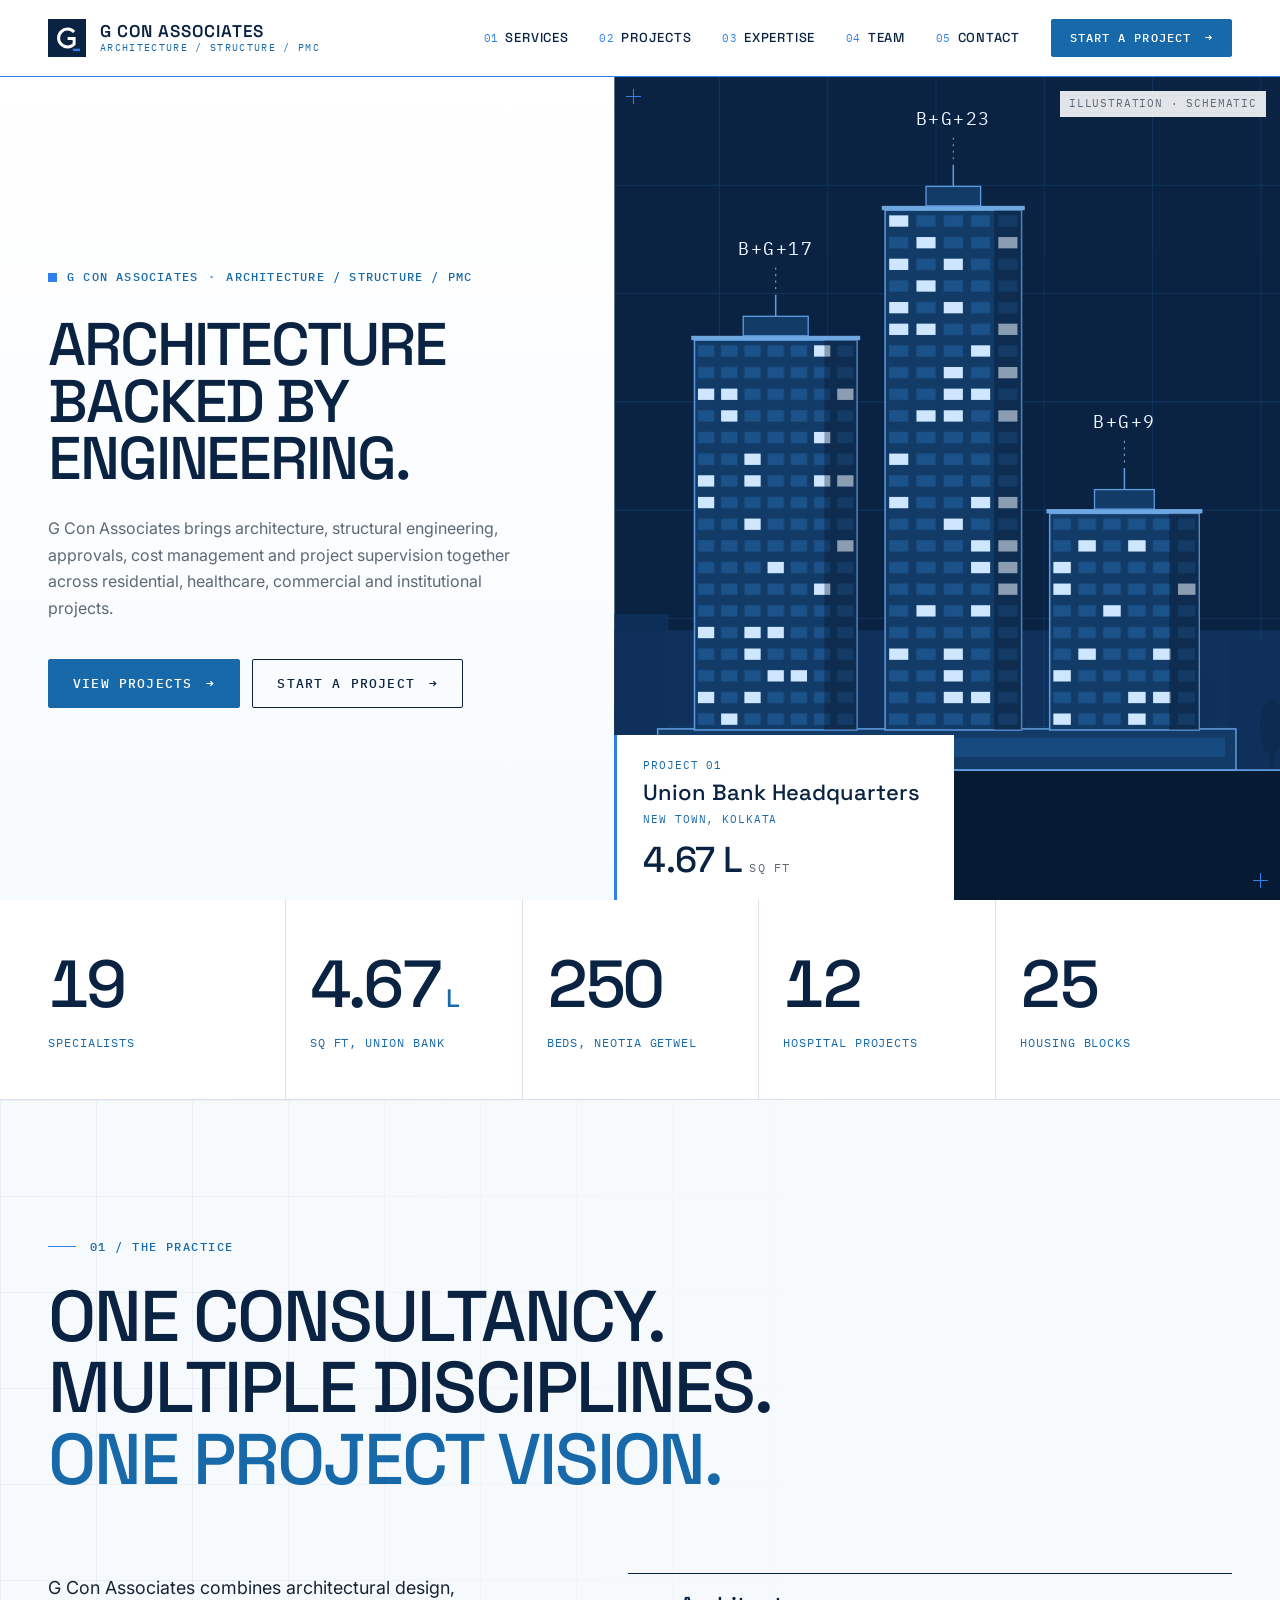
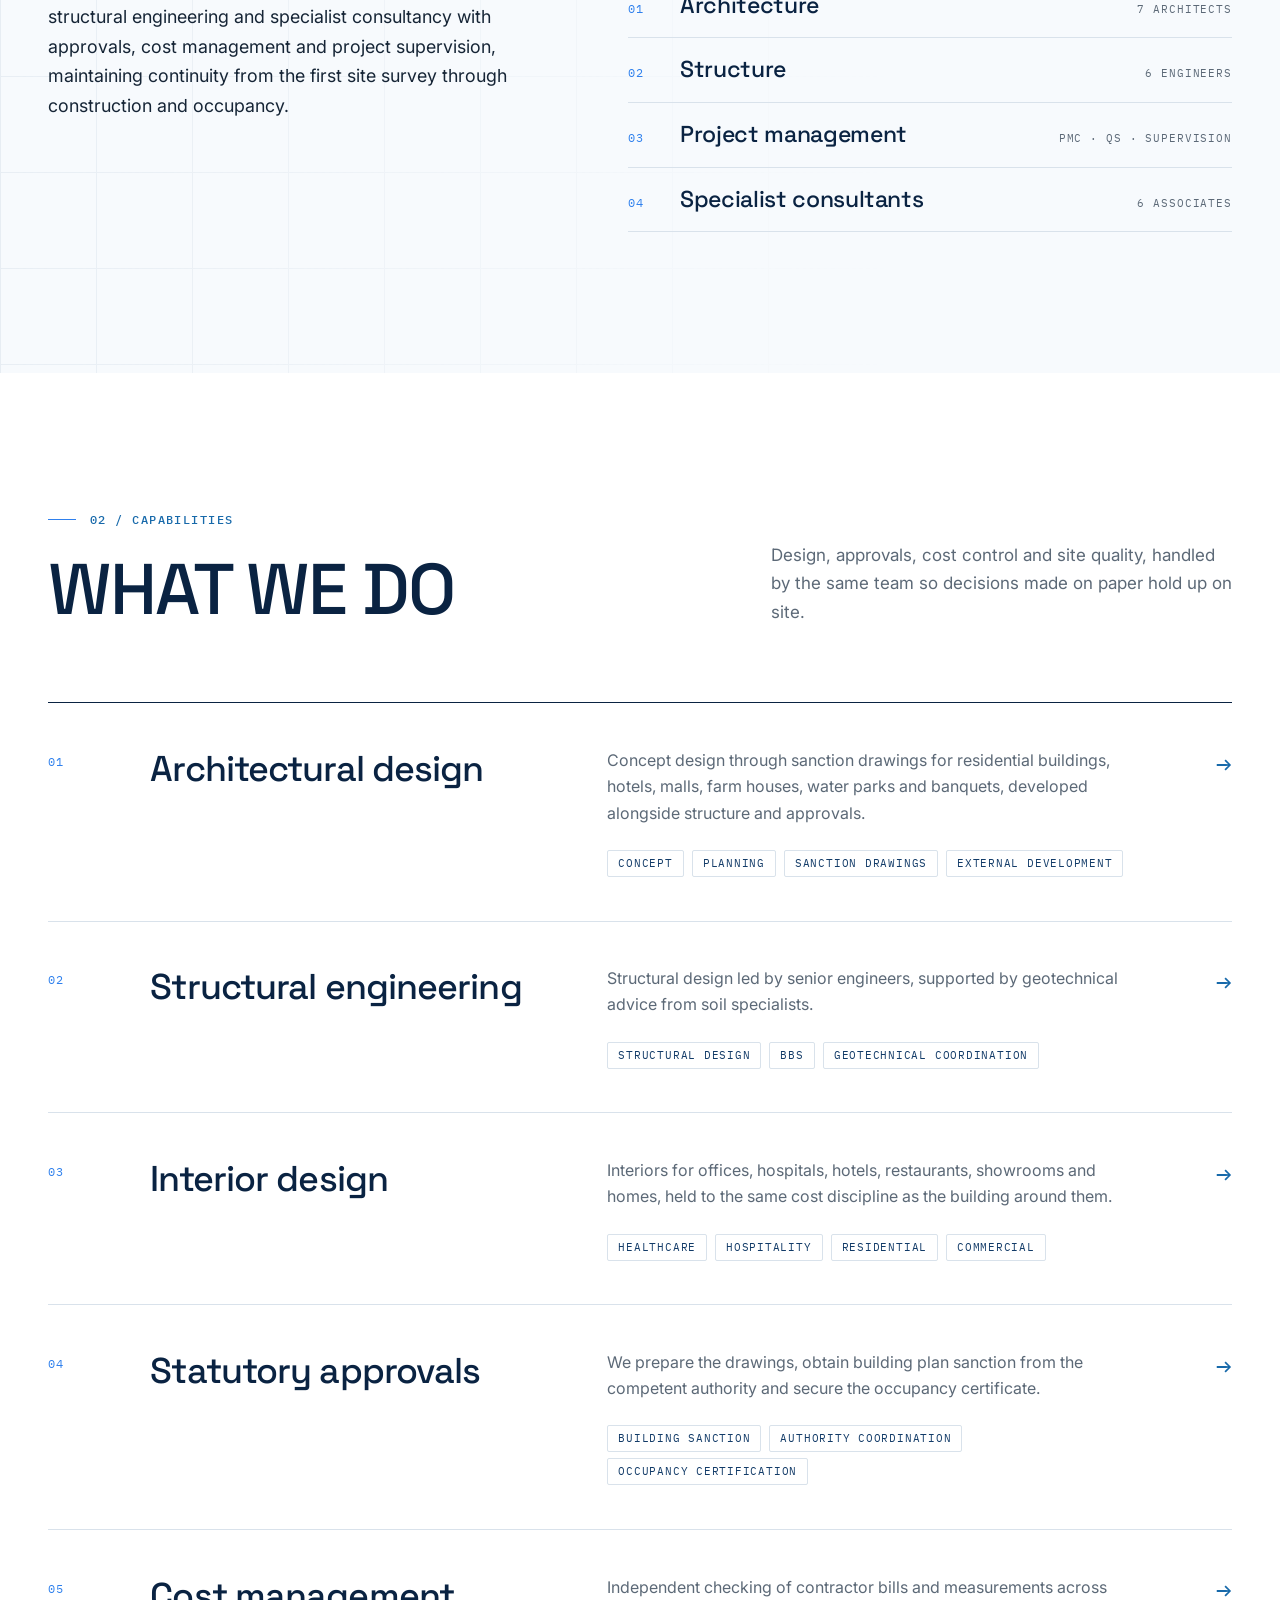
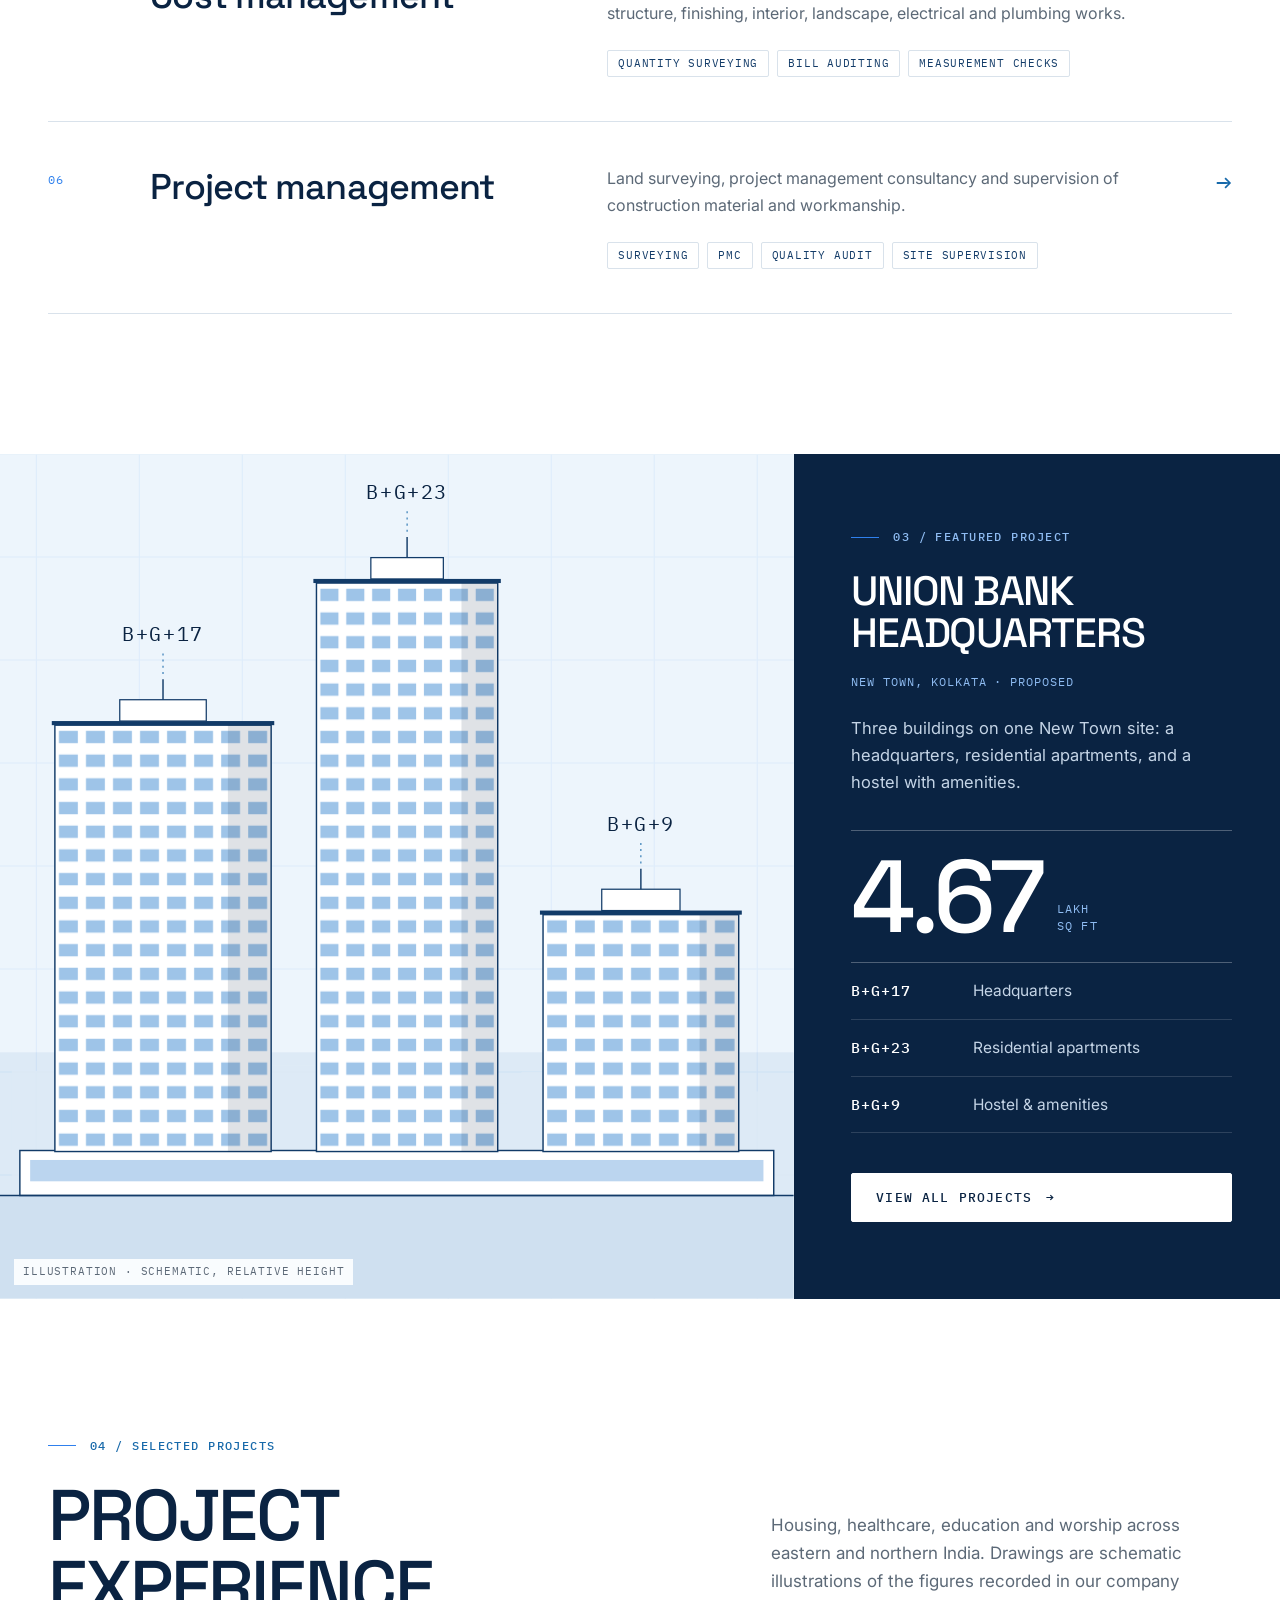
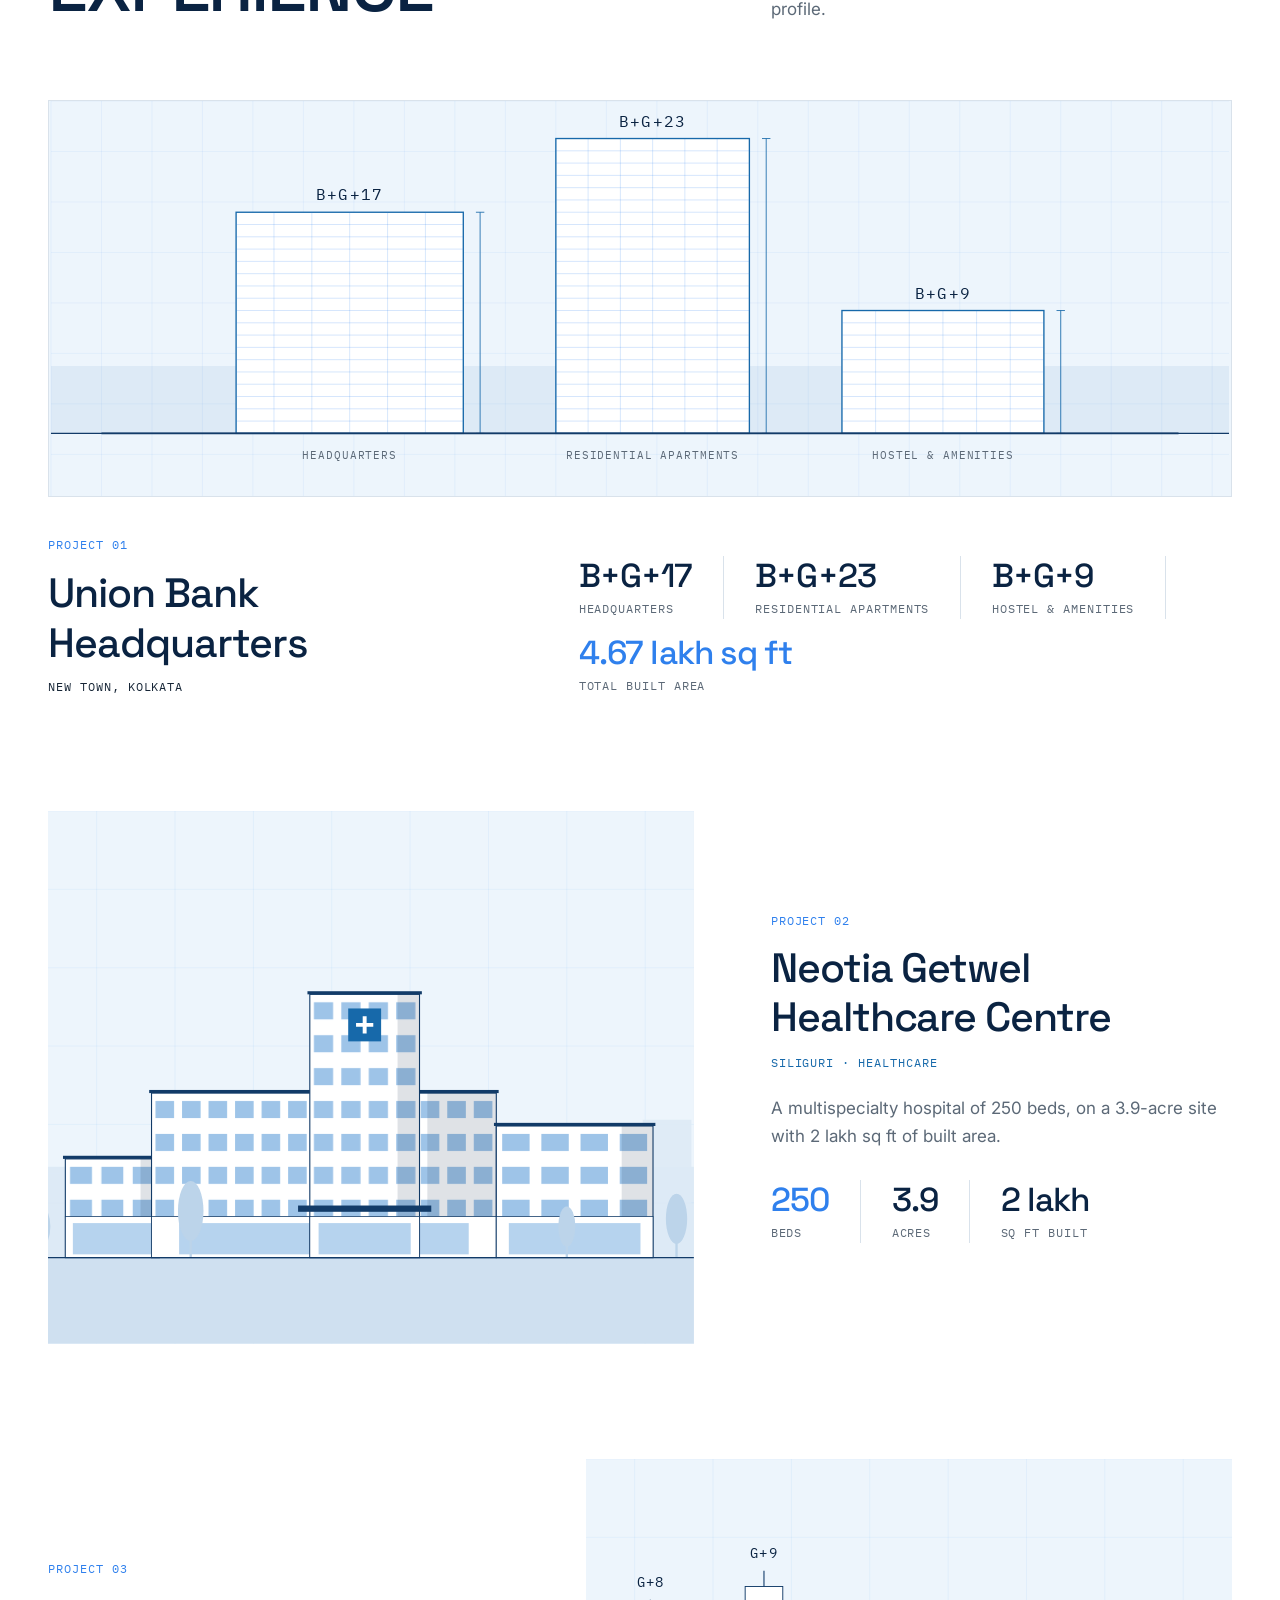
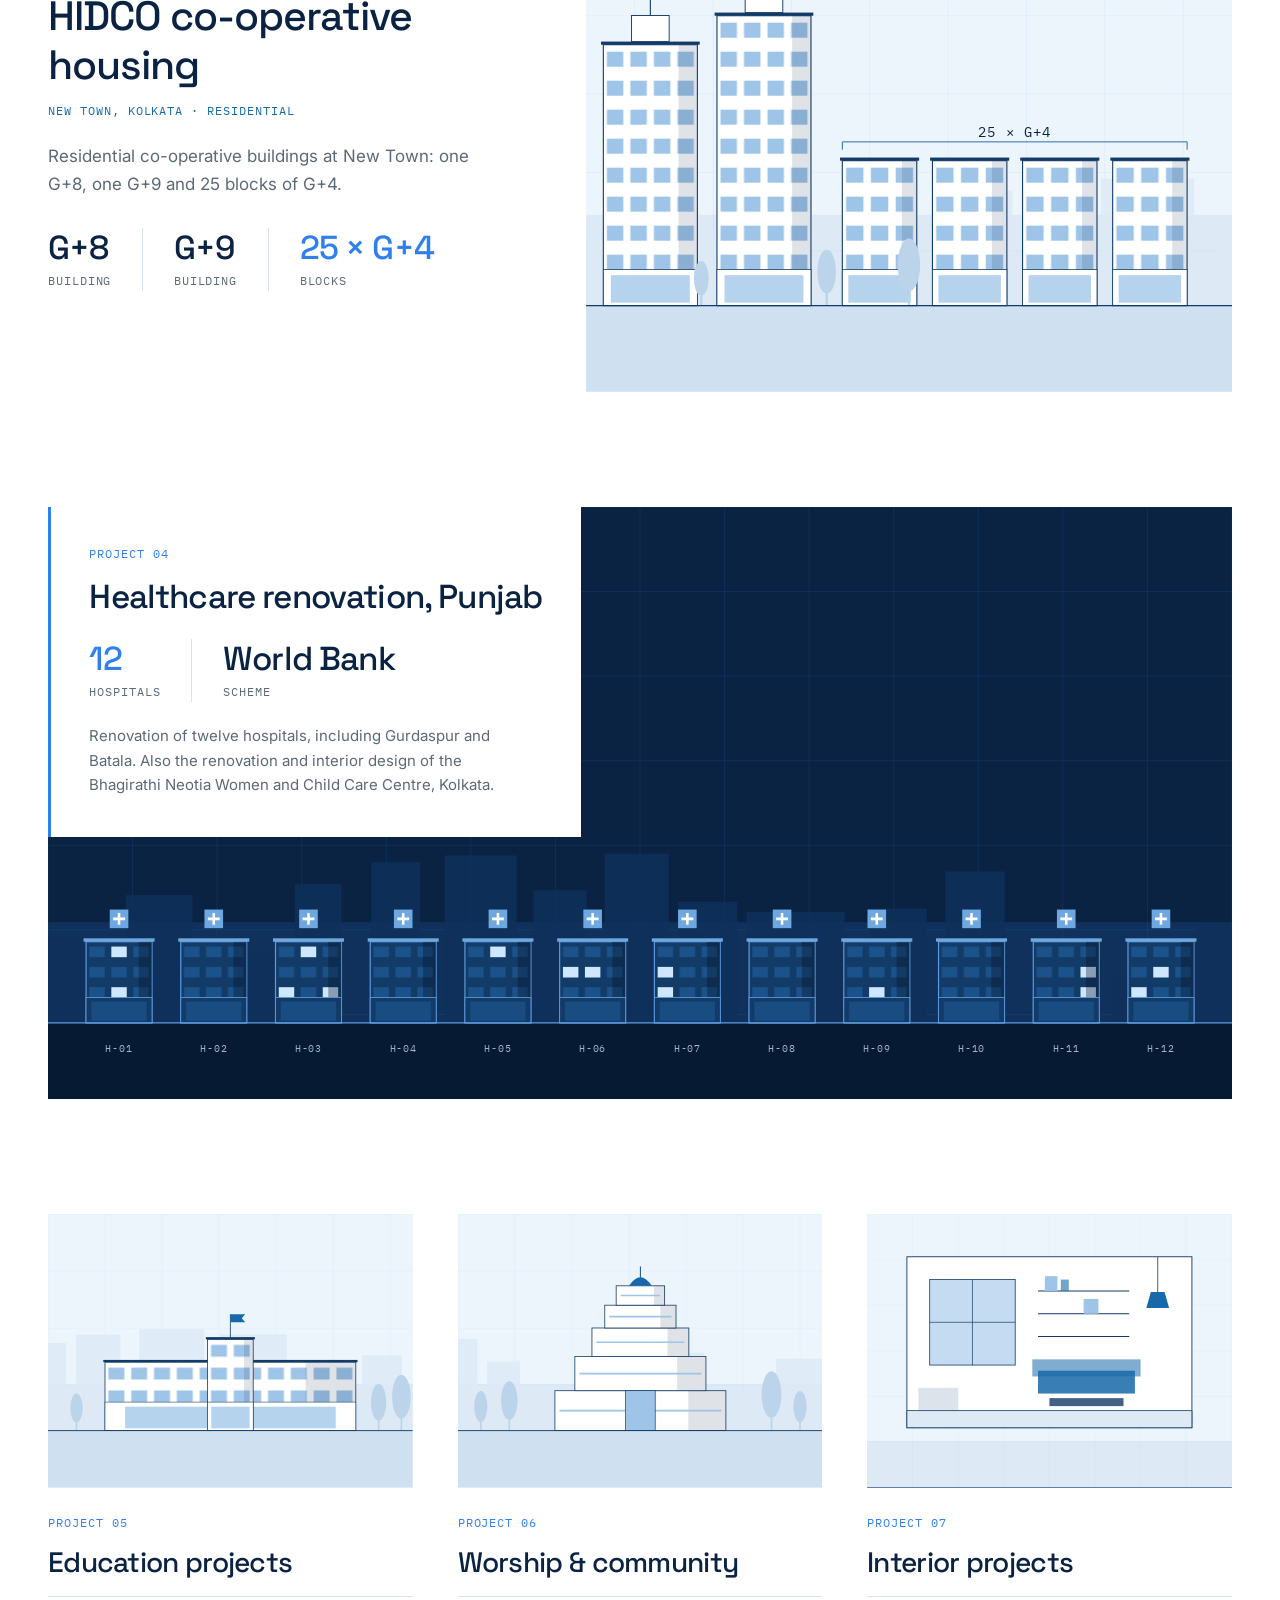
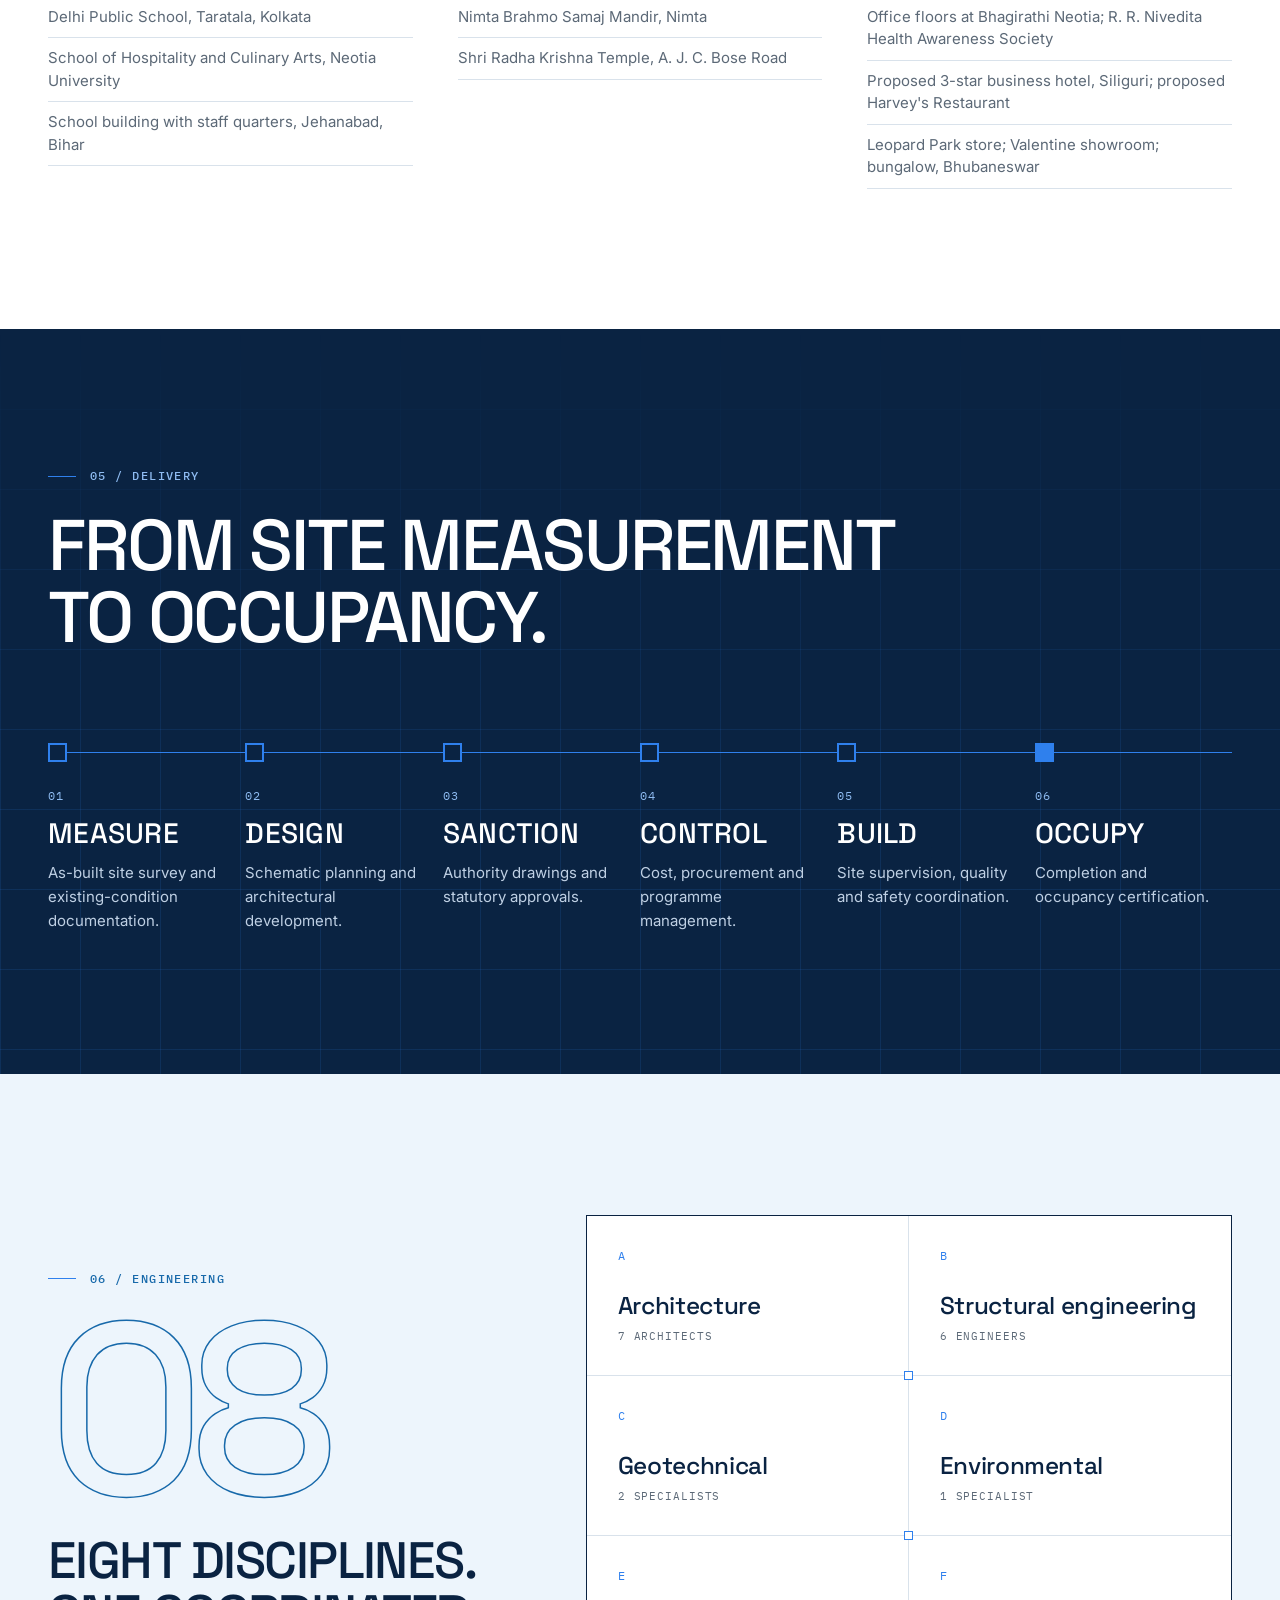
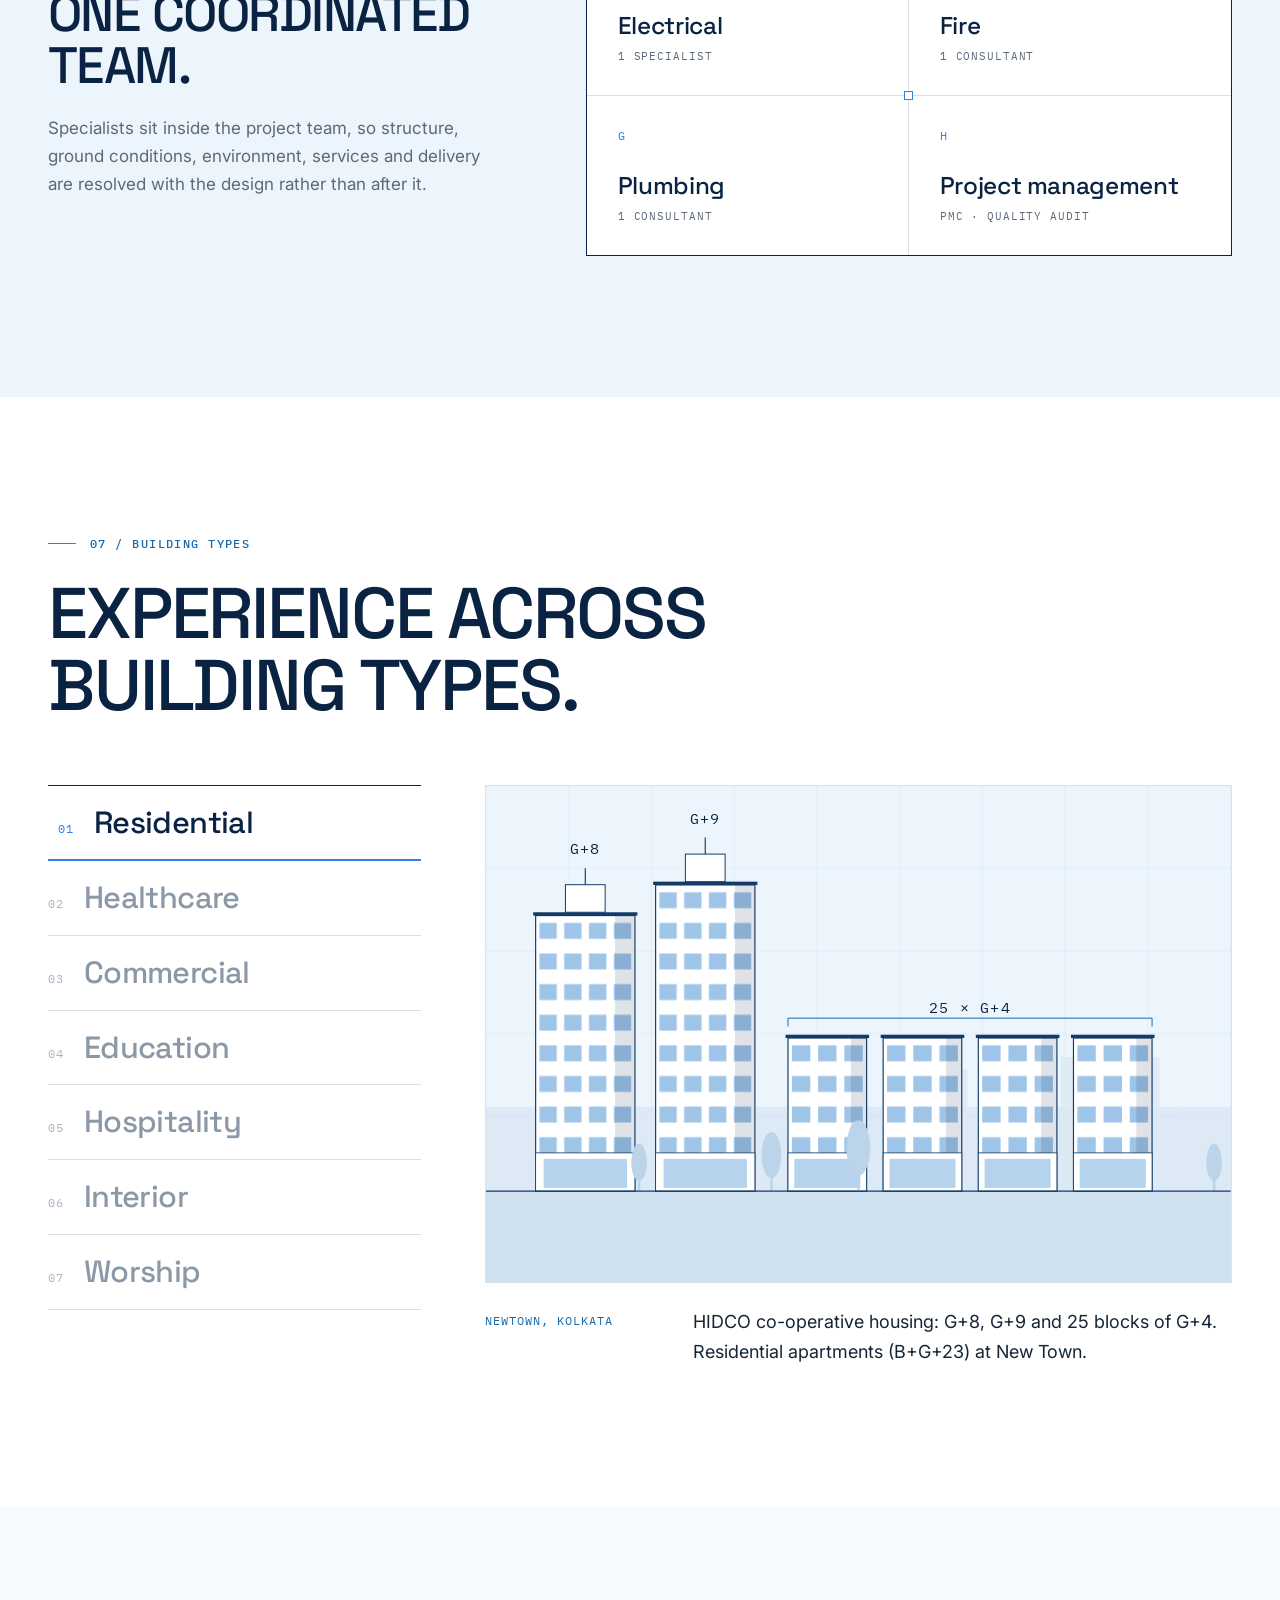
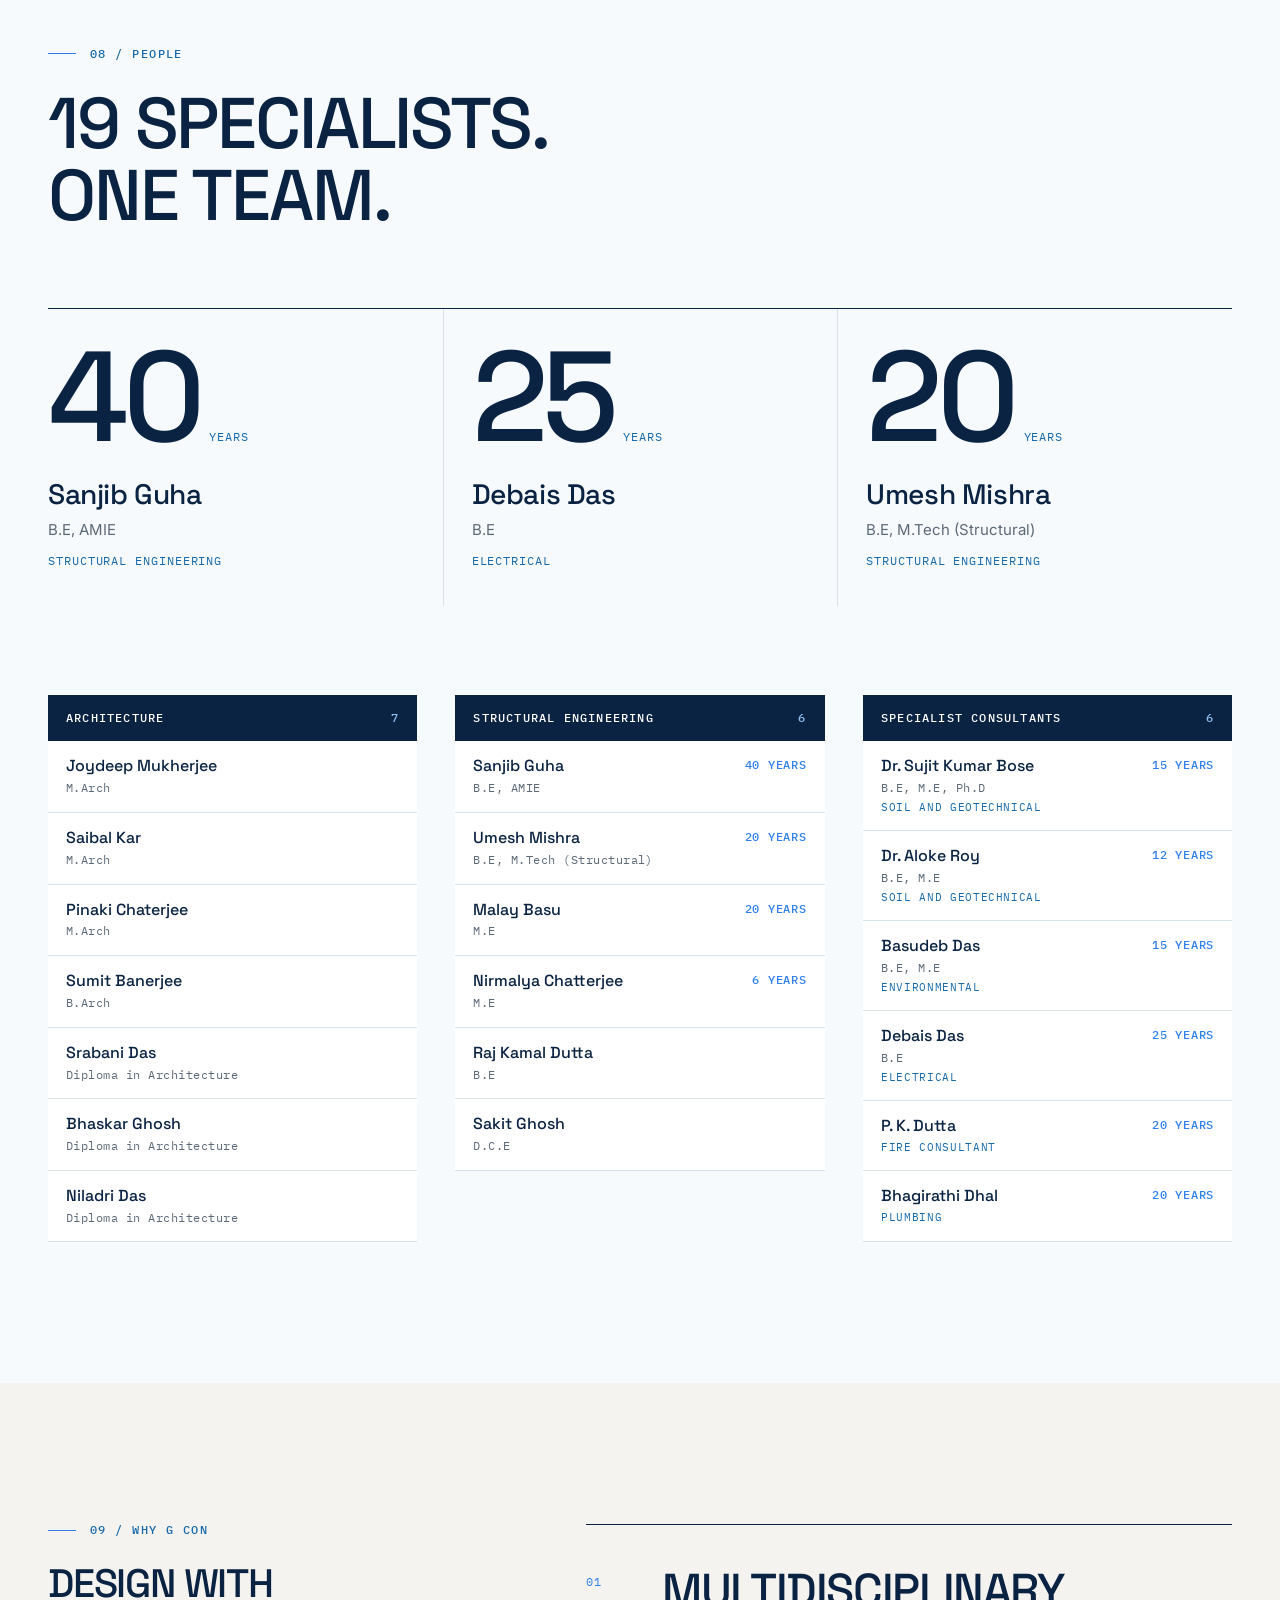
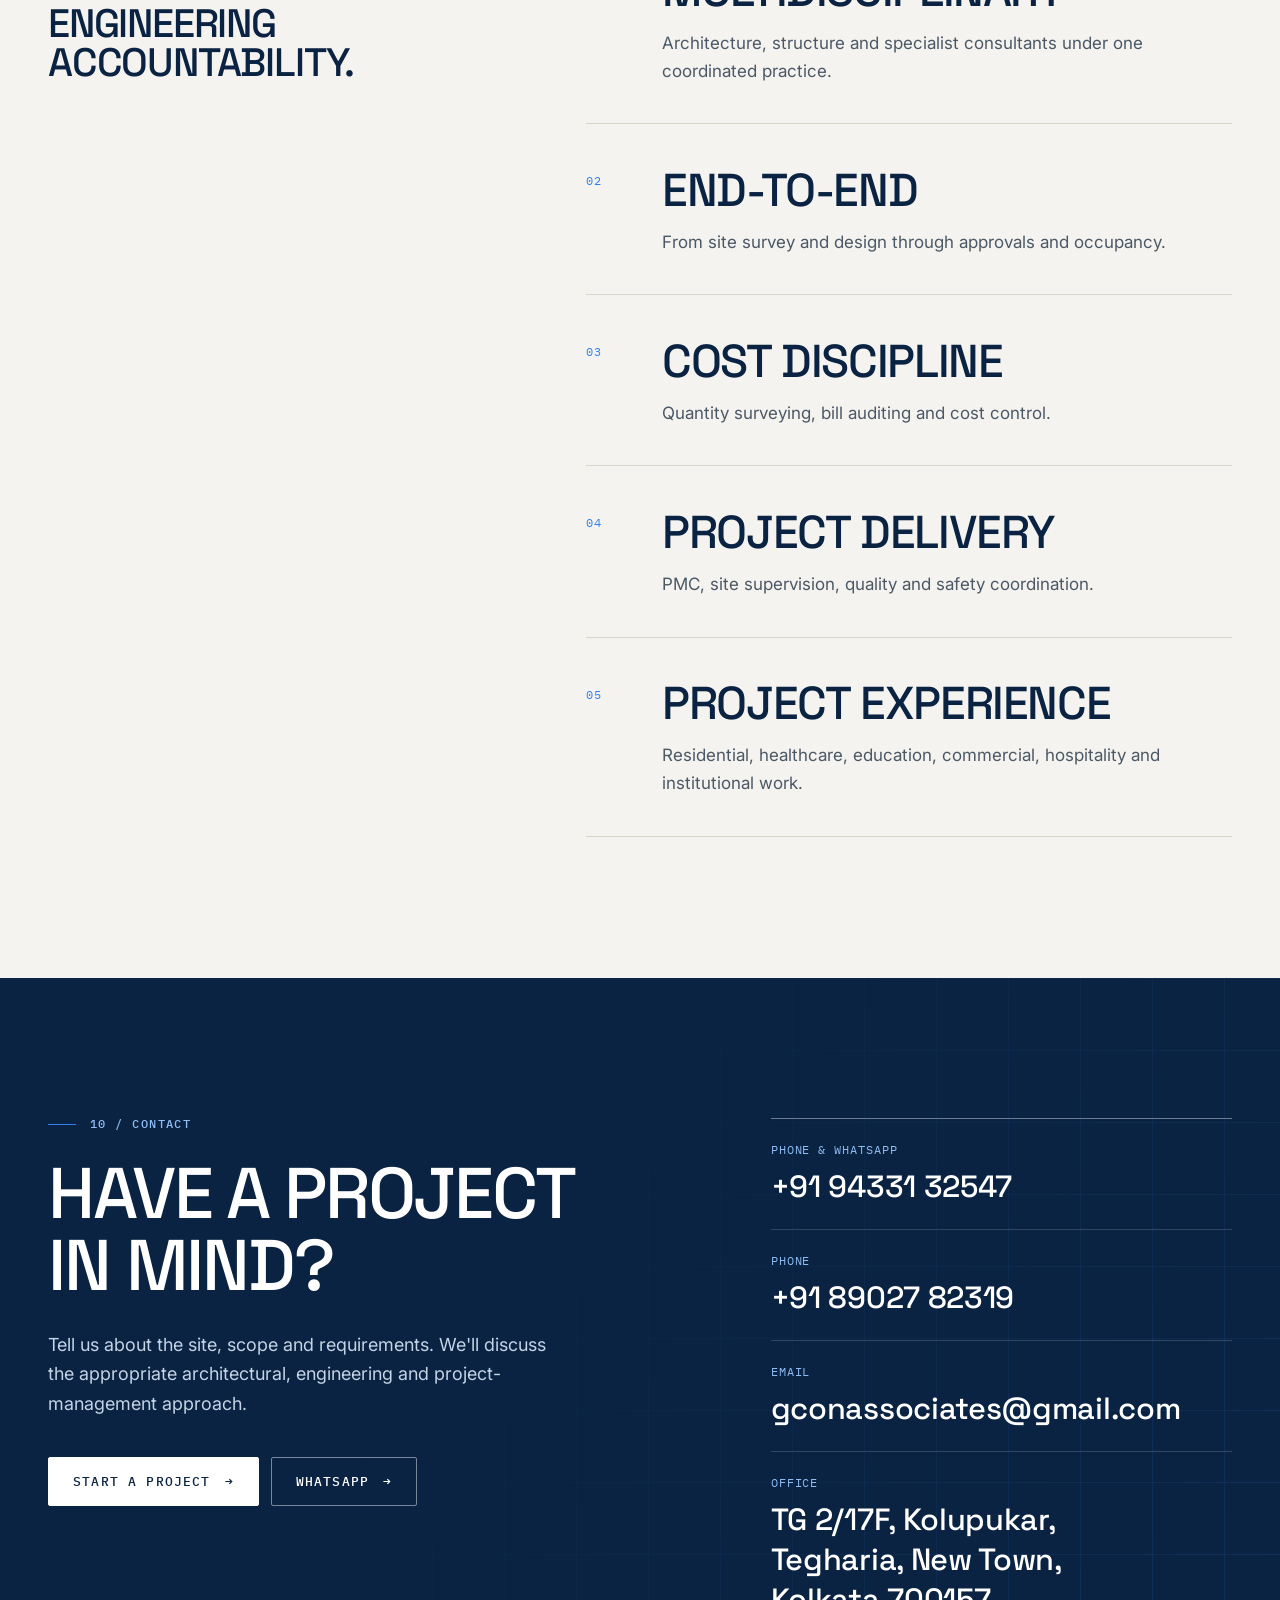
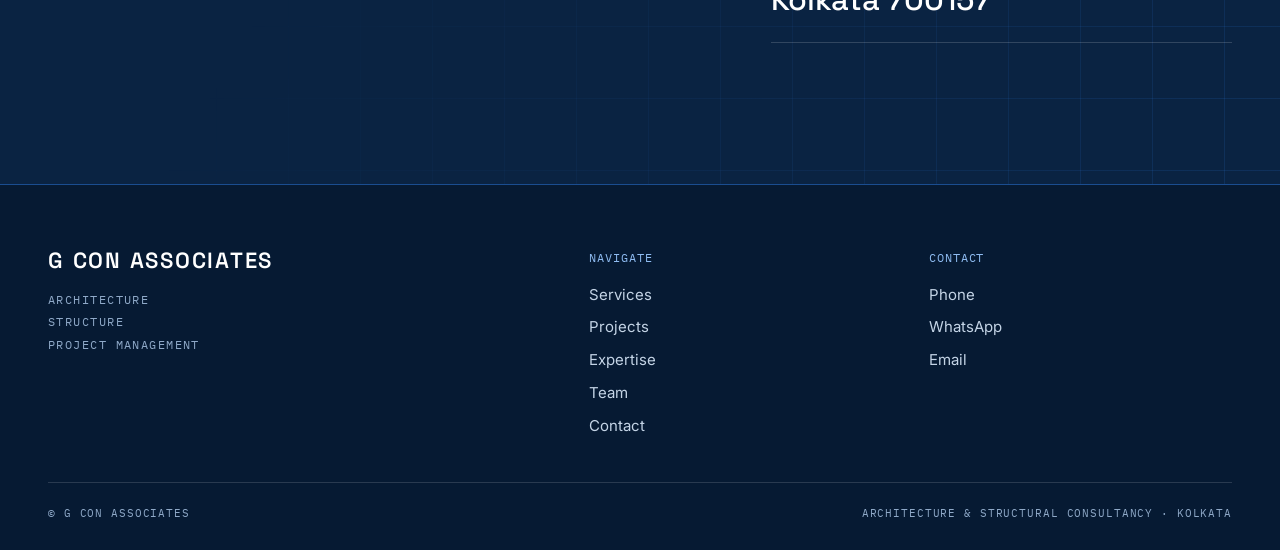
==== commit 3db510c7: "Redesign V2: premium architecture + engineering identity New composition: split hero with dusk eleva" ====
--- a/index.html
+++ b/index.html
@@ -4,8 +4,8 @@
 <meta charset="utf-8">
 <meta name="viewport" content="width=device-width, initial-scale=1">
 <title>G Con Associates | Architecture &amp; Structural Consultancy</title>
-<meta name="description" content="G Con Associates provides architecture, structural engineering, project management, approvals and cost consultancy for residential, healthcare, commercial and institutional projects.">
-<meta name="theme-color" content="#0B1F3A">
+<meta name="description" content="G Con Associates provides architecture, structural engineering, project management, statutory approvals and cost consultancy across residential, healthcare, commercial and institutional projects.">
+<meta name="theme-color" content="#0A2342">
 <link rel="canonical" href="https://nelbinxav.github.io/gcon-associates-v2/">
 <link rel="icon" href="favicon.svg" type="image/svg+xml">
 <meta property="og:type" content="website">
@@ -16,14 +16,15 @@
 <meta property="og:image" content="https://nelbinxav.github.io/gcon-associates-v2/og.png">
 <meta property="og:image:width" content="1200">
 <meta property="og:image:height" content="630">
+<meta property="og:image:alt" content="G Con Associates: Architecture backed by engineering">
 <meta name="twitter:card" content="summary_large_image">
 <link rel="preconnect" href="https://fonts.googleapis.com">
 <link rel="preconnect" href="https://fonts.gstatic.com" crossorigin>
-<link href="https://fonts.googleapis.com/css2?family=IBM+Plex+Mono:wght@400;500&family=Inter:wght@400;500;600&family=Space+Grotesk:wght@500;600;700&display=swap" rel="stylesheet">
+<link href="https://fonts.googleapis.com/css2?family=IBM+Plex+Mono:wght@400;500&family=Inter:wght@400;500;600&family=Space+Grotesk:wght@400;500;600&display=swap" rel="stylesheet">
 <link rel="stylesheet" href="styles.css">
 <script>document.documentElement.classList.add('js')</script>
 <script type="application/ld+json">
-{"@context":"https://schema.org","@type":"ProfessionalService","name":"G Con Associates","description":"Architecture, structural engineering, project management, approvals and cost consultancy.","url":"https://nelbinxav.github.io/gcon-associates-v2/","telephone":"+91 94331 32547","email":"gconassociates@gmail.com","address":{"@type":"PostalAddress","streetAddress":"TG 2/17F, Kolupukar, Tegharia, New Town","addressLocality":"Kolkata","postalCode":"700157","addressCountry":"IN"}}
+{"@context":"https://schema.org","@type":"ProfessionalService","name":"G Con Associates","description":"Architecture, structural engineering, project management, statutory approvals and cost consultancy.","url":"https://nelbinxav.github.io/gcon-associates-v2/","telephone":"+91 94331 32547","email":"gconassociates@gmail.com","address":{"@type":"PostalAddress","streetAddress":"TG 2/17F, Kolupukar, Tegharia, New Town","addressLocality":"Kolkata","postalCode":"700157","addressCountry":"IN"}}
 </script>
 </head>
 <body>
@@ -32,8 +33,8 @@
 <header class="top" id="top">
   <div class="wrap bar">
     <a class="brand" href="#top" aria-label="G Con Associates, back to top">
-      <span class="brand-mark" aria-hidden="true"></span>
-      <span class="brand-text"><b>G CON</b><span>ASSOCIATES</span></span>
+      <svg class="mark" viewBox="0 0 64 64" aria-hidden="true"><rect width="64" height="64" fill="#0A2342"/><path d="M44 22a15 15 0 1 0 0 20v-9H33" fill="none" stroke="#fff" stroke-width="5"/><rect x="42" y="50" width="12" height="4" fill="#2F80ED"/></svg>
+      <span class="brand-text"><b>G CON ASSOCIATES</b><span>Architecture / Structure / PMC</span></span>
     </a>
     <nav class="menu" id="menu" aria-label="Main">
       <a href="#services"><i>01</i>Services</a>
@@ -51,308 +52,322 @@
 
 <!-- HERO -->
 <section class="hero" aria-labelledby="h1">
-  <div class="wrap hero-grid">
-    <div class="hero-copy">
-      <p class="label"><span class="sq"></span>G Con Associates · Architecture / Structure / PMC</p>
-      <h1 id="h1">Architecture<br>backed by<br>engineering.</h1>
-      <p class="lede">G Con Associates brings architectural design, structural engineering, approvals, cost management and project supervision together across residential, healthcare, commercial and institutional projects.</p>
-      <div class="cta-row">
-        <a class="btn" href="#projects">View projects <span aria-hidden="true">→</span></a>
-        <a class="btn btn-ghost" href="#contact">Start a project <span aria-hidden="true">→</span></a>
-      </div>
-      <dl class="hero-meta">
-        <div><dt>Office</dt><dd>New Town, Kolkata</dd></div>
-        <div><dt>Team</dt><dd>19 specialists</dd></div>
-        <div><dt>Region</dt><dd>Eastern &amp; Northern India</dd></div>
-      </dl>
-    </div>
-    <figure class="hero-plate">
-      <div class="plate-head">
-        <span class="mono">Project 01</span>
-        <span class="mono">Sheet A-01 · Elevation</span>
-      </div>
-      <div class="plate-art"><svg class="dwg" viewBox="0 0 640 640" role="img" aria-label="Schematic elevation of the three Union Bank buildings at New Town: a B+G+17 headquarters, B+G+23 residential apartments and a B+G+9 hostel and amenities block, drawn at relative height" preserveAspectRatio="xMidYMid meet"><defs><pattern id="gh" width="20" height="20" patternUnits="userSpaceOnUse"><path d="M20 0H0V20" fill="none" stroke="#2F80ED" stroke-opacity=".13" stroke-width=".6"/></pattern></defs><rect width="640" height="640" fill="url(#gh)"/><line class="ground" x1="20" y1="520" x2="620" y2="520" pathLength="1"/><rect class="mass2" x="90.0" y="495.0" width="446" height="25.0" pathLength="1"/><rect class="mass" x="104.0" y="295.0" width="150" height="225.0" pathLength="1"/><line class="bay" x1="134.0" y1="295.0" x2="134.0" y2="520"/><line class="bay" x1="164.0" y1="295.0" x2="164.0" y2="520"/><line class="bay" x1="194.0" y1="295.0" x2="194.0" y2="520"/><line class="bay" x1="224.0" y1="295.0" x2="224.0" y2="520"/><line class="flr" x1="104.0" y1="507.5" x2="254.0" y2="507.5"/><line class="flr" x1="104.0" y1="495.0" x2="254.0" y2="495.0"/><line class="flr" x1="104.0" y1="482.5" x2="254.0" y2="482.5"/><line class="flr" x1="104.0" y1="470.0" x2="254.0" y2="470.0"/><line class="flr" x1="104.0" y1="457.5" x2="254.0" y2="457.5"/><line class="flr" x1="104.0" y1="445.0" x2="254.0" y2="445.0"/><line class="flr" x1="104.0" y1="432.5" x2="254.0" y2="432.5"/><line class="flr" x1="104.0" y1="420.0" x2="254.0" y2="420.0"/><line class="flr" x1="104.0" y1="407.5" x2="254.0" y2="407.5"/><line class="flr" x1="104.0" y1="395.0" x2="254.0" y2="395.0"/><line class="flr" x1="104.0" y1="382.5" x2="254.0" y2="382.5"/><line class="flr" x1="104.0" y1="370.0" x2="254.0" y2="370.0"/><line class="flr" x1="104.0" y1="357.5" x2="254.0" y2="357.5"/><line class="flr" x1="104.0" y1="345.0" x2="254.0" y2="345.0"/><line class="flr" x1="104.0" y1="332.5" x2="254.0" y2="332.5"/><line class="flr" x1="104.0" y1="320.0" x2="254.0" y2="320.0"/><line class="flr" x1="104.0" y1="307.5" x2="254.0" y2="307.5"/><rect class="mass2" x="149.0" y="282.5" width="60.0" height="12.5" pathLength="1"/><line class="lead" x1="179.0" y1="282.5" x2="179.0" y2="258.5"/><text class="tag" x="179.0" y="250.5" text-anchor="middle">B+G+17</text><text class="micro" x="179.0" y="542" text-anchor="middle">HEADQUARTERS</text><path class="mark" d="M101.0 528h6M104.0 525v6"/><rect class="mass" x="278.0" y="220.0" width="130" height="300.0" pathLength="1"/><line class="bay" x1="304.0" y1="220.0" x2="304.0" y2="520"/><line class="bay" x1="330.0" y1="220.0" x2="330.0" y2="520"/><line class="bay" x1="356.0" y1="220.0" x2="356.0" y2="520"/><line class="bay" x1="382.0" y1="220.0" x2="382.0" y2="520"/><line class="flr" x1="278.0" y1="507.5" x2="408.0" y2="507.5"/><line class="flr" x1="278.0" y1="495.0" x2="408.0" y2="495.0"/><line class="flr" x1="278.0" y1="482.5" x2="408.0" y2="482.5"/><line class="flr" x1="278.0" y1="470.0" x2="408.0" y2="470.0"/><line class="flr" x1="278.0" y1="457.5" x2="408.0" y2="457.5"/><line class="flr" x1="278.0" y1="445.0" x2="408.0" y2="445.0"/><line class="flr" x1="278.0" y1="432.5" x2="408.0" y2="432.5"/><line class="flr" x1="278.0" y1="420.0" x2="408.0" y2="420.0"/><line class="flr" x1="278.0" y1="407.5" x2="408.0" y2="407.5"/><line class="flr" x1="278.0" y1="395.0" x2="408.0" y2="395.0"/><line class="flr" x1="278.0" y1="382.5" x2="408.0" y2="382.5"/><line class="flr" x1="278.0" y1="370.0" x2="408.0" y2="370.0"/><line class="flr" x1="278.0" y1="357.5" x2="408.0" y2="357.5"/><line class="flr" x1="278.0" y1="345.0" x2="408.0" y2="345.0"/><line class="flr" x1="278.0" y1="332.5" x2="408.0" y2="332.5"/><line class="flr" x1="278.0" y1="320.0" x2="408.0" y2="320.0"/><line class="flr" x1="278.0" y1="307.5" x2="408.0" y2="307.5"/><line class="flr" x1="278.0" y1="295.0" x2="408.0" y2="295.0"/><line class="flr" x1="278.0" y1="282.5" x2="408.0" y2="282.5"/><line class="flr" x1="278.0" y1="270.0" x2="408.0" y2="270.0"/><line class="flr" x1="278.0" y1="257.5" x2="408.0" y2="257.5"/><line class="flr" x1="278.0" y1="245.0" x2="408.0" y2="245.0"/><line class="flr" x1="278.0" y1="232.5" x2="408.0" y2="232.5"/><rect class="mass2" x="317.0" y="207.5" width="52.0" height="12.5" pathLength="1"/><line class="lead" x1="343.0" y1="207.5" x2="343.0" y2="183.5"/><text class="tag" x="343.0" y="175.5" text-anchor="middle">B+G+23</text><text class="micro" x="343.0" y="542" text-anchor="middle">RESIDENTIAL</text><path class="mark" d="M275.0 528h6M278.0 525v6"/><rect class="mass" x="432.0" y="395.0" width="120" height="125.0" pathLength="1"/><line class="bay" x1="456.0" y1="395.0" x2="456.0" y2="520"/><line class="bay" x1="480.0" y1="395.0" x2="480.0" y2="520"/><line class="bay" x1="504.0" y1="395.0" x2="504.0" y2="520"/><line class="bay" x1="528.0" y1="395.0" x2="528.0" y2="520"/><line class="flr" x1="432.0" y1="507.5" x2="552.0" y2="507.5"/><line class="flr" x1="432.0" y1="495.0" x2="552.0" y2="495.0"/><line class="flr" x1="432.0" y1="482.5" x2="552.0" y2="482.5"/><line class="flr" x1="432.0" y1="470.0" x2="552.0" y2="470.0"/><line class="flr" x1="432.0" y1="457.5" x2="552.0" y2="457.5"/><line class="flr" x1="432.0" y1="445.0" x2="552.0" y2="445.0"/><line class="flr" x1="432.0" y1="432.5" x2="552.0" y2="432.5"/><line class="flr" x1="432.0" y1="420.0" x2="552.0" y2="420.0"/><line class="flr" x1="432.0" y1="407.5" x2="552.0" y2="407.5"/><rect class="mass2" x="468.0" y="382.5" width="48.0" height="12.5" pathLength="1"/><line class="lead" x1="492.0" y1="382.5" x2="492.0" y2="358.5"/><text class="tag" x="492.0" y="350.5" text-anchor="middle">B+G+9</text><text class="micro" x="492.0" y="542" text-anchor="middle">HOSTEL & AMENITIES</text><path class="mark" d="M429.0 528h6M432.0 525v6"/><g class="dim"><line x1="40" y1="220.0" x2="40" y2="520"/><line x1="36" y1="220.0" x2="44" y2="220.0"/><line x1="36" y1="520" x2="44" y2="520"/><text x="48" y="370.0" transform="rotate(-90 48 370.0)" text-anchor="middle">RELATIVE HEIGHT</text></g><g class="dim"><line x1="104.0" y1="576" x2="536.0" y2="576"/><line x1="104.0" y1="572" x2="104.0" y2="580"/><line x1="536.0" y1="572" x2="536.0" y2="580"/><text x="320.0" y="569" text-anchor="middle">THREE BUILDINGS · SCHEMATIC · NOT TO SCALE</text></g></svg></div>
-      <figcaption class="plate-foot">
-        <div>
-          <b>Union Bank Headquarters</b>
-          <span class="mono">New Town, Kolkata · Proposed</span>
-        </div>
-        <div class="plate-fig">
-          <span class="mono">B+G+17</span>
-          <span class="mono">4.67 L sq ft</span>
-        </div>
-      </figcaption>
-      <span class="cross tl" aria-hidden="true"></span><span class="cross br" aria-hidden="true"></span>
-    </figure>
-  </div>
-</section>
-
-<!-- STATEMENT -->
-<section class="statement" aria-labelledby="h-statement">
-  <div class="wrap">
-    <div class="statement-top">
-      <p class="sec-label"><span class="mono">§ 01</span> Practice</p>
-      <h2 id="h-statement">One consultancy.<br>Multiple disciplines.<br><em>A single project vision.</em></h2>
-      <p class="statement-copy">Architecture, structural engineering and specialist consultancy working together to keep design decisions, approvals, costs and construction aligned.</p>
-    </div>
-    <ol class="disc">
-      <li><span class="mono num">01</span><h3>Architecture</h3><p class="mono sub">7 architects</p></li>
-      <li><span class="mono num">02</span><h3>Structure</h3><p class="mono sub">6 engineers</p></li>
-      <li><span class="mono num">03</span><h3>Project management</h3><p class="mono sub">PMC · Quality audit · Supervision</p></li>
-      <li><span class="mono num">04</span><h3>Specialist consultants</h3><p class="mono sub">6 associates</p></li>
+  <div class="hero-copy">
+    <p class="label"><span class="sq"></span>G Con Associates<span class="sep">·</span>Architecture / Structure / PMC</p>
+    <h1 id="h1">Architecture backed by engineering.</h1>
+    <p class="lede">G Con Associates brings architecture, structural engineering, approvals, cost management and project supervision together across residential, healthcare, commercial and institutional projects.</p>
+    <div class="cta-row">
+      <a class="btn" href="#projects">View projects <span aria-hidden="true">→</span></a>
+      <a class="btn btn-ghost" href="#contact">Start a project <span aria-hidden="true">→</span></a>
+    </div>
+  </div>
+  <figure class="hero-img reveal-img">
+    <div class="img-in"><svg class="scene" viewBox="0 0 820 760" preserveAspectRatio="xMidYMid slice" role="img" aria-label="Illustration of the three Union Bank buildings at New Town: a B+G+17 headquarters, B+G+23 residential apartments and a B+G+9 hostel and amenities block"><rect width="820" height="760" fill="#0A2342"/><rect y="511" width="820" height="129" fill="#0F315B"/><path d="M0 0V760M100 0V760M200 0V760M300 0V760M400 0V760M500 0V760M600 0V760M700 0V760M800 0V760M0 0H820M0 100H820M0 200H820M0 300H820M0 400H820M0 500H820M0 600H820M0 700H820" stroke="#2F80ED" stroke-opacity=".16" stroke-width="1" fill="none"/><rect y="640" width="820" height="120" fill="#071A33"/><rect x="-20" y="557" width="88" height="83" fill="#0F315B" fill-opacity=".85"/><rect x="85" y="496" width="68" height="144" fill="#0F315B" fill-opacity=".85"/><rect x="176" y="519" width="59" height="121" fill="#0F315B" fill-opacity=".85"/><rect x="265" y="515" width="110" height="125" fill="#0F315B" fill-opacity=".85"/><rect x="399" y="514" width="84" height="126" fill="#0F315B" fill-opacity=".85"/><rect x="511" y="542" width="52" height="98" fill="#0F315B" fill-opacity=".85"/><rect x="581" y="551" width="76" height="89" fill="#0F315B" fill-opacity=".85"/><rect x="671" y="520" width="117" height="120" fill="#0F315B" fill-opacity=".85"/><rect x="812" y="576" width="56" height="64" fill="#0F315B" fill-opacity=".85"/><rect x="143.0" y="602.0" width="534.0" height="38.0" fill="#123B68" stroke="#5E9BE0" stroke-width="1.4"/><rect x="153.0" y="610.0" width="514.0" height="18.0" fill="#1B528A" fill-opacity=".7"/><defs><pattern id="pu1" x="177.0" y="243.0" width="21.43" height="20" patternUnits="userSpaceOnUse"><rect x="3.21" y="4.80" width="15.00" height="10.40" fill="#1B528A"/></pattern></defs><rect x="177.0" y="243.0" width="150.0" height="360.0" fill="#123B68" stroke="#5E9BE0" stroke-width="1.4"/><rect x="177.0" y="243.0" width="150.0" height="360.0" fill="url(#pu1)"/><rect x="287.4" y="247.8" width="15.0" height="10.4" fill="#CFE6FF"/><rect x="180.2" y="287.8" width="15.0" height="10.4" fill="#CFE6FF"/><rect x="201.6" y="287.8" width="15.0" height="10.4" fill="#CFE6FF"/><rect x="308.8" y="287.8" width="15.0" height="10.4" fill="#CFE6FF"/><rect x="201.6" y="307.8" width="15.0" height="10.4" fill="#CFE6FF"/><rect x="287.4" y="327.8" width="15.0" height="10.4" fill="#CFE6FF"/><rect x="223.1" y="347.8" width="15.0" height="10.4" fill="#CFE6FF"/><rect x="180.2" y="367.8" width="15.0" height="10.4" fill="#CFE6FF"/><rect x="223.1" y="367.8" width="15.0" height="10.4" fill="#CFE6FF"/><rect x="287.4" y="367.8" width="15.0" height="10.4" fill="#CFE6FF"/><rect x="308.8" y="367.8" width="15.0" height="10.4" fill="#CFE6FF"/><rect x="180.2" y="387.8" width="15.0" height="10.4" fill="#CFE6FF"/><rect x="223.1" y="407.8" width="15.0" height="10.4" fill="#CFE6FF"/><rect x="308.8" y="427.8" width="15.0" height="10.4" fill="#CFE6FF"/><rect x="244.5" y="447.8" width="15.0" height="10.4" fill="#CFE6FF"/><rect x="287.4" y="467.8" width="15.0" height="10.4" fill="#CFE6FF"/><rect x="180.2" y="507.8" width="15.0" height="10.4" fill="#CFE6FF"/><rect x="223.1" y="507.8" width="15.0" height="10.4" fill="#CFE6FF"/><rect x="244.5" y="507.8" width="15.0" height="10.4" fill="#CFE6FF"/><rect x="223.1" y="527.8" width="15.0" height="10.4" fill="#CFE6FF"/><rect x="244.5" y="547.8" width="15.0" height="10.4" fill="#CFE6FF"/><rect x="265.9" y="547.8" width="15.0" height="10.4" fill="#CFE6FF"/><rect x="180.2" y="567.8" width="15.0" height="10.4" fill="#CFE6FF"/><rect x="223.1" y="567.8" width="15.0" height="10.4" fill="#CFE6FF"/><rect x="201.6" y="587.8" width="15.0" height="10.4" fill="#CFE6FF"/><rect x="297.0" y="243.0" width="30.0" height="360.0" fill="#050F1E" fill-opacity=".34"/><rect x="174.0" y="239.0" width="156.0" height="4" fill="#6FA8E0"/><rect x="222.0" y="221.0" width="60.0" height="18.0" fill="#123B68" stroke="#5E9BE0" stroke-width="1.2"/><line x1="252.0" y1="221.0" x2="252.0" y2="201.0" stroke="#5E9BE0" stroke-width="1.4"/><line x1="252.0" y1="196.0" x2="252.0" y2="174.0" stroke="#6FA8E0" stroke-width="1" stroke-dasharray="2 4"/><text x="252.0" y="164.0" text-anchor="middle" font-size="17" class="t" fill="#EAF3FF">B+G+17</text><defs><pattern id="pu2" x="353.0" y="123.0" width="25.20" height="20" patternUnits="userSpaceOnUse"><rect x="3.78" y="4.80" width="17.64" height="10.40" fill="#1B528A"/></pattern></defs><rect x="353.0" y="123.0" width="126.0" height="480.0" fill="#123B68" stroke="#5E9BE0" stroke-width="1.4"/><rect x="353.0" y="123.0" width="126.0" height="480.0" fill="url(#pu2)"/><rect x="356.8" y="127.8" width="17.6" height="10.4" fill="#CFE6FF"/><rect x="382.0" y="147.8" width="17.6" height="10.4" fill="#CFE6FF"/><rect x="457.6" y="147.8" width="17.6" height="10.4" fill="#CFE6FF"/><rect x="356.8" y="167.8" width="17.6" height="10.4" fill="#CFE6FF"/><rect x="407.2" y="167.8" width="17.6" height="10.4" fill="#CFE6FF"/><rect x="382.0" y="187.8" width="17.6" height="10.4" fill="#CFE6FF"/><rect x="356.8" y="207.8" width="17.6" height="10.4" fill="#CFE6FF"/><rect x="407.2" y="207.8" width="17.6" height="10.4" fill="#CFE6FF"/><rect x="356.8" y="227.8" width="17.6" height="10.4" fill="#CFE6FF"/><rect x="382.0" y="227.8" width="17.6" height="10.4" fill="#CFE6FF"/><rect x="457.6" y="227.8" width="17.6" height="10.4" fill="#CFE6FF"/><rect x="432.4" y="247.8" width="17.6" height="10.4" fill="#CFE6FF"/><rect x="407.2" y="267.8" width="17.6" height="10.4" fill="#CFE6FF"/><rect x="457.6" y="267.8" width="17.6" height="10.4" fill="#CFE6FF"/><rect x="407.2" y="287.8" width="17.6" height="10.4" fill="#CFE6FF"/><rect x="432.4" y="287.8" width="17.6" height="10.4" fill="#CFE6FF"/><rect x="382.0" y="307.8" width="17.6" height="10.4" fill="#CFE6FF"/><rect x="407.2" y="307.8" width="17.6" height="10.4" fill="#CFE6FF"/><rect x="457.6" y="307.8" width="17.6" height="10.4" fill="#CFE6FF"/><rect x="356.8" y="347.8" width="17.6" height="10.4" fill="#CFE6FF"/><rect x="356.8" y="387.8" width="17.6" height="10.4" fill="#CFE6FF"/><rect x="432.4" y="387.8" width="17.6" height="10.4" fill="#CFE6FF"/><rect x="457.6" y="387.8" width="17.6" height="10.4" fill="#CFE6FF"/><rect x="407.2" y="407.8" width="17.6" height="10.4" fill="#CFE6FF"/><rect x="432.4" y="427.8" width="17.6" height="10.4" fill="#CFE6FF"/><rect x="457.6" y="427.8" width="17.6" height="10.4" fill="#CFE6FF"/><rect x="432.4" y="447.8" width="17.6" height="10.4" fill="#CFE6FF"/><rect x="457.6" y="447.8" width="17.6" height="10.4" fill="#CFE6FF"/><rect x="457.6" y="467.8" width="17.6" height="10.4" fill="#CFE6FF"/><rect x="382.0" y="487.8" width="17.6" height="10.4" fill="#CFE6FF"/><rect x="432.4" y="487.8" width="17.6" height="10.4" fill="#CFE6FF"/><rect x="356.8" y="527.8" width="17.6" height="10.4" fill="#CFE6FF"/><rect x="407.2" y="527.8" width="17.6" height="10.4" fill="#CFE6FF"/><rect x="407.2" y="547.8" width="17.6" height="10.4" fill="#CFE6FF"/><rect x="407.2" y="567.8" width="17.6" height="10.4" fill="#CFE6FF"/><rect x="432.4" y="567.8" width="17.6" height="10.4" fill="#CFE6FF"/><rect x="453.8" y="123.0" width="25.2" height="480.0" fill="#050F1E" fill-opacity=".34"/><rect x="350.0" y="119.0" width="132.0" height="4" fill="#6FA8E0"/><rect x="390.8" y="101.0" width="50.4" height="18.0" fill="#123B68" stroke="#5E9BE0" stroke-width="1.2"/><line x1="416.0" y1="101.0" x2="416.0" y2="81.0" stroke="#5E9BE0" stroke-width="1.4"/><line x1="416.0" y1="76.0" x2="416.0" y2="54.0" stroke="#6FA8E0" stroke-width="1" stroke-dasharray="2 4"/><text x="416.0" y="44.0" text-anchor="middle" font-size="17" class="t" fill="#EAF3FF">B+G+23</text><defs><pattern id="pu3" x="505.0" y="403.0" width="23.00" height="20" patternUnits="userSpaceOnUse"><rect x="3.45" y="4.80" width="16.10" height="10.40" fill="#1B528A"/></pattern></defs><rect x="505.0" y="403.0" width="138.0" height="200.0" fill="#123B68" stroke="#5E9BE0" stroke-width="1.4"/><rect x="505.0" y="403.0" width="138.0" height="200.0" fill="url(#pu3)"/><rect x="531.5" y="427.8" width="16.1" height="10.4" fill="#CFE6FF"/><rect x="577.5" y="427.8" width="16.1" height="10.4" fill="#CFE6FF"/><rect x="508.4" y="447.8" width="16.1" height="10.4" fill="#CFE6FF"/><rect x="508.4" y="467.8" width="16.1" height="10.4" fill="#CFE6FF"/><rect x="623.5" y="467.8" width="16.1" height="10.4" fill="#CFE6FF"/><rect x="554.5" y="487.8" width="16.1" height="10.4" fill="#CFE6FF"/><rect x="531.5" y="527.8" width="16.1" height="10.4" fill="#CFE6FF"/><rect x="600.5" y="527.8" width="16.1" height="10.4" fill="#CFE6FF"/><rect x="508.4" y="547.8" width="16.1" height="10.4" fill="#CFE6FF"/><rect x="577.5" y="567.8" width="16.1" height="10.4" fill="#CFE6FF"/><rect x="600.5" y="567.8" width="16.1" height="10.4" fill="#CFE6FF"/><rect x="508.4" y="587.8" width="16.1" height="10.4" fill="#CFE6FF"/><rect x="577.5" y="587.8" width="16.1" height="10.4" fill="#CFE6FF"/><rect x="615.4" y="403.0" width="27.6" height="200.0" fill="#050F1E" fill-opacity=".34"/><rect x="502.0" y="399.0" width="144.0" height="4" fill="#6FA8E0"/><rect x="546.4" y="381.0" width="55.2" height="18.0" fill="#123B68" stroke="#5E9BE0" stroke-width="1.2"/><line x1="574.0" y1="381.0" x2="574.0" y2="361.0" stroke="#5E9BE0" stroke-width="1.4"/><line x1="574.0" y1="356.0" x2="574.0" y2="334.0" stroke="#6FA8E0" stroke-width="1" stroke-dasharray="2 4"/><text x="574.0" y="324.0" text-anchor="middle" font-size="17" class="t" fill="#EAF3FF">B+G+9</text><rect x="38.5" y="622.1" width="3" height="17.9" fill="#0D2B50"/><ellipse cx="40" cy="600.3" rx="10.9" ry="25.6" fill="#0D2B50"/><rect x="88.5" y="617.6" width="3" height="22.4" fill="#0D2B50"/><ellipse cx="90" cy="590.4" rx="13.6" ry="32.0" fill="#0D2B50"/><rect x="758.5" y="613.1" width="3" height="26.9" fill="#0D2B50"/><ellipse cx="760" cy="580.5" rx="16.3" ry="38.4" fill="#0D2B50"/><rect x="708.5" y="622.1" width="3" height="17.9" fill="#0D2B50"/><ellipse cx="710" cy="600.3" rx="10.9" ry="25.6" fill="#0D2B50"/><line x1="0" y1="640" x2="820" y2="640" stroke="#5E9BE0" stroke-width="1.6"/></svg></div>
+    <figcaption class="spec-tag">
+      <span class="mono">Project 01</span>
+      <b>Union Bank Headquarters</b>
+      <span class="mono">New Town, Kolkata</span>
+      <span class="spec-big">4.67 L <small>sq ft</small></span>
+    </figcaption>
+    <span class="mono corner tr">Illustration · schematic</span>
+    <span class="cross tl" aria-hidden="true"></span><span class="cross br" aria-hidden="true"></span>
+  </figure>
+</section>
+
+<!-- CREDIBILITY -->
+<section class="cred" aria-label="The practice in figures">
+  <ul class="wrap cred-grid">
+    <li><b class="num" data-to="19" data-dec="0">19</b><span class="mono">Specialists</span></li>
+    <li><b class="num"><span data-to="4.67" data-dec="2">4.67</span><small>L</small></b><span class="mono">Sq ft, Union Bank</span></li>
+    <li><b class="num" data-to="250" data-dec="0">250</b><span class="mono">Beds, Neotia Getwel</span></li>
+    <li><b class="num" data-to="12" data-dec="0">12</b><span class="mono">Hospital projects</span></li>
+    <li><b class="num" data-to="25" data-dec="0">25</b><span class="mono">Housing blocks</span></li>
+  </ul>
+</section>
+
+<!-- 01 THE PRACTICE -->
+<section class="practice" aria-labelledby="h-practice">
+  <div class="wrap">
+    <p class="sec-label"><span>01 / The practice</span></p>
+    <h2 id="h-practice" class="display">One consultancy.<br>Multiple disciplines.<br><em>One project vision.</em></h2>
+    <div class="practice-grid">
+      <p class="practice-copy">G Con Associates combines architectural design, structural engineering and specialist consultancy with approvals, cost management and project supervision, maintaining continuity from the first site survey through construction and occupancy.</p>
+      <ol class="disc">
+        <li><span class="mono">01</span><h3>Architecture</h3><span class="mono">7 architects</span></li>
+        <li><span class="mono">02</span><h3>Structure</h3><span class="mono">6 engineers</span></li>
+        <li><span class="mono">03</span><h3>Project management</h3><span class="mono">PMC · QS · Supervision</span></li>
+        <li><span class="mono">04</span><h3>Specialist consultants</h3><span class="mono">6 associates</span></li>
+      </ol>
+    </div>
+  </div>
+</section>
+
+<!-- 02 CAPABILITIES -->
+<section class="services" id="services" aria-labelledby="h-services">
+  <div class="wrap">
+    <div class="sec-top">
+      <div>
+        <p class="sec-label"><span>02 / Capabilities</span></p>
+        <h2 id="h-services" class="display">What we do</h2>
+      </div>
+      <p class="sec-sub">Design, approvals, cost control and site quality, handled by the same team so decisions made on paper hold up on site.</p>
+    </div>
+    <ol class="svc-list">
+      <li class="svc"><span class="mono n">01</span><h3>Architectural design</h3>
+        <p>Concept design through sanction drawings for residential buildings, hotels, malls, farm houses, water parks and banquets, developed alongside structure and approvals.</p>
+        <ul class="tags"><li>Concept</li><li>Planning</li><li>Sanction drawings</li><li>External development</li></ul><span class="arr" aria-hidden="true">→</span></li>
+      <li class="svc"><span class="mono n">02</span><h3>Structural engineering</h3>
+        <p>Structural design led by senior engineers, supported by geotechnical advice from soil specialists.</p>
+        <ul class="tags"><li>Structural design</li><li>BBS</li><li>Geotechnical coordination</li></ul><span class="arr" aria-hidden="true">→</span></li>
+      <li class="svc"><span class="mono n">03</span><h3>Interior design</h3>
+        <p>Interiors for offices, hospitals, hotels, restaurants, showrooms and homes, held to the same cost discipline as the building around them.</p>
+        <ul class="tags"><li>Healthcare</li><li>Hospitality</li><li>Residential</li><li>Commercial</li></ul><span class="arr" aria-hidden="true">→</span></li>
+      <li class="svc"><span class="mono n">04</span><h3>Statutory approvals</h3>
+        <p>We prepare the drawings, obtain building plan sanction from the competent authority and secure the occupancy certificate.</p>
+        <ul class="tags"><li>Building sanction</li><li>Authority coordination</li><li>Occupancy certification</li></ul><span class="arr" aria-hidden="true">→</span></li>
+      <li class="svc"><span class="mono n">05</span><h3>Cost management</h3>
+        <p>Independent checking of contractor bills and measurements across structure, finishing, interior, landscape, electrical and plumbing works.</p>
+        <ul class="tags"><li>Quantity surveying</li><li>Bill auditing</li><li>Measurement checks</li></ul><span class="arr" aria-hidden="true">→</span></li>
+      <li class="svc"><span class="mono n">06</span><h3>Project management</h3>
+        <p>Land surveying, project management consultancy and supervision of construction material and workmanship.</p>
+        <ul class="tags"><li>Surveying</li><li>PMC</li><li>Quality audit</li><li>Site supervision</li></ul><span class="arr" aria-hidden="true">→</span></li>
     </ol>
   </div>
 </section>
 
-<!-- METRICS -->
-<section class="specs" aria-labelledby="h-specs">
-  <div class="wrap">
-    <div class="specs-head">
-      <h2 id="h-specs" class="mono-h">Project specification sheet</h2>
-      <span class="mono">Figures from company profile</span>
-    </div>
-    <ul class="spec-grid">
-      <li><b class="big">04.67</b><span class="unit mono">Lakh sq ft</span><p>Union Bank Headquarters</p></li>
-      <li><b class="big">250</b><span class="unit mono">Beds</span><p>Neotia Getwel Healthcare Centre</p></li>
-      <li><b class="big">12</b><span class="unit mono">Hospitals</span><p>Punjab renovation programme</p></li>
-      <li><b class="big">25</b><span class="unit mono">Blocks</span><p>HIDCO co-operative housing</p></li>
+<!-- 03 FEATURED PROJECT -->
+<section class="featured" id="featured" aria-labelledby="h-featured">
+  <figure class="feat-img reveal-img">
+    <div class="img-in"><svg class="scene" viewBox="0 0 1100 820" preserveAspectRatio="xMidYMid slice" role="img" aria-label="Illustration of the Union Bank Headquarters complex, New Town, Kolkata: a B+G+17 headquarters, B+G+23 residential apartments and a B+G+9 hostel and amenities block"><rect width="1100" height="820" fill="#EDF5FC"/><rect y="581" width="1100" height="139" fill="#DDEAF6"/><path d="M0 0V820M100 0V820M200 0V820M300 0V820M400 0V820M500 0V820M600 0V820M700 0V820M800 0V820M900 0V820M1000 0V820M1100 0V820M0 0H1100M0 100H1100M0 200H1100M0 300H1100M0 400H1100M0 500H1100M0 600H1100M0 700H1100M0 800H1100" stroke="#2F80ED" stroke-opacity=".08" stroke-width="1" fill="none"/><rect y="720" width="1100" height="100" fill="#CFE0F0"/><rect x="-20" y="637" width="88" height="83" fill="#DDEAF6" fill-opacity=".85"/><rect x="85" y="576" width="68" height="144" fill="#DDEAF6" fill-opacity=".85"/><rect x="176" y="599" width="59" height="121" fill="#DDEAF6" fill-opacity=".85"/><rect x="265" y="595" width="110" height="125" fill="#DDEAF6" fill-opacity=".85"/><rect x="399" y="594" width="84" height="126" fill="#DDEAF6" fill-opacity=".85"/><rect x="511" y="622" width="52" height="98" fill="#DDEAF6" fill-opacity=".85"/><rect x="581" y="631" width="76" height="89" fill="#DDEAF6" fill-opacity=".85"/><rect x="671" y="600" width="117" height="120" fill="#DDEAF6" fill-opacity=".85"/><rect x="812" y="656" width="56" height="64" fill="#DDEAF6" fill-opacity=".85"/><rect x="895" y="619" width="105" height="101" fill="#DDEAF6" fill-opacity=".85"/><rect x="1009" y="663" width="103" height="57" fill="#DDEAF6" fill-opacity=".85"/><rect x="184.0" y="676.3" width="732.0" height="43.7" fill="#FFFFFF" stroke="#123B68" stroke-width="1.4"/><rect x="194.0" y="685.5" width="712.0" height="20.7" fill="#9EC4E8" fill-opacity=".7"/><defs><pattern id="pu4" x="218.0" y="263.3" width="26.25" height="23" patternUnits="userSpaceOnUse"><rect x="3.94" y="5.52" width="18.38" height="11.96" fill="#9EC4E8"/></pattern></defs><rect x="218.0" y="263.3" width="210.0" height="414.0" fill="#FFFFFF" stroke="#123B68" stroke-width="1.4"/><rect x="218.0" y="263.3" width="210.0" height="414.0" fill="url(#pu4)"/><rect x="386.0" y="263.3" width="42.0" height="414.0" fill="#0A2342" fill-opacity=".13"/><rect x="215.0" y="259.3" width="216.0" height="4" fill="#123B68"/><rect x="281.0" y="238.6" width="84.0" height="20.7" fill="#FFFFFF" stroke="#123B68" stroke-width="1.2"/><line x1="323.0" y1="238.6" x2="323.0" y2="218.6" stroke="#123B68" stroke-width="1.4"/><line x1="323.0" y1="213.6" x2="323.0" y2="191.6" stroke="#1769AA" stroke-width="1" stroke-dasharray="2 4"/><text x="323.0" y="181.6" text-anchor="middle" font-size="19" class="t" fill="#0A2342">B+G+17</text><defs><pattern id="pu5" x="472.0" y="125.3" width="25.14" height="23" patternUnits="userSpaceOnUse"><rect x="3.77" y="5.52" width="17.60" height="11.96" fill="#9EC4E8"/></pattern></defs><rect x="472.0" y="125.3" width="176.0" height="552.0" fill="#FFFFFF" stroke="#123B68" stroke-width="1.4"/><rect x="472.0" y="125.3" width="176.0" height="552.0" fill="url(#pu5)"/><rect x="612.8" y="125.3" width="35.2" height="552.0" fill="#0A2342" fill-opacity=".13"/><rect x="469.0" y="121.3" width="182.0" height="4" fill="#123B68"/><rect x="524.8" y="100.6" width="70.4" height="20.7" fill="#FFFFFF" stroke="#123B68" stroke-width="1.2"/><line x1="560.0" y1="100.6" x2="560.0" y2="80.6" stroke="#123B68" stroke-width="1.4"/><line x1="560.0" y1="75.6" x2="560.0" y2="53.6" stroke="#1769AA" stroke-width="1" stroke-dasharray="2 4"/><text x="560.0" y="43.6" text-anchor="middle" font-size="19" class="t" fill="#0A2342">B+G+23</text><defs><pattern id="pu6" x="692.0" y="447.3" width="27.14" height="23" patternUnits="userSpaceOnUse"><rect x="4.07" y="5.52" width="19.00" height="11.96" fill="#9EC4E8"/></pattern></defs><rect x="692.0" y="447.3" width="190.0" height="230.0" fill="#FFFFFF" stroke="#123B68" stroke-width="1.4"/><rect x="692.0" y="447.3" width="190.0" height="230.0" fill="url(#pu6)"/><rect x="844.0" y="447.3" width="38.0" height="230.0" fill="#0A2342" fill-opacity=".13"/><rect x="689.0" y="443.3" width="196.0" height="4" fill="#123B68"/><rect x="749.0" y="422.6" width="76.0" height="20.7" fill="#FFFFFF" stroke="#123B68" stroke-width="1.2"/><line x1="787.0" y1="422.6" x2="787.0" y2="402.6" stroke="#123B68" stroke-width="1.4"/><line x1="787.0" y1="397.6" x2="787.0" y2="375.6" stroke="#1769AA" stroke-width="1" stroke-dasharray="2 4"/><text x="787.0" y="365.6" text-anchor="middle" font-size="19" class="t" fill="#0A2342">B+G+9</text><rect x="38.5" y="702.1" width="3" height="17.9" fill="#BCD4EA"/><ellipse cx="40" cy="680.3" rx="10.9" ry="25.6" fill="#BCD4EA"/><rect x="88.5" y="697.6" width="3" height="22.4" fill="#BCD4EA"/><ellipse cx="90" cy="670.4" rx="13.6" ry="32.0" fill="#BCD4EA"/><rect x="1038.5" y="693.1" width="3" height="26.9" fill="#BCD4EA"/><ellipse cx="1040" cy="660.5" rx="16.3" ry="38.4" fill="#BCD4EA"/><rect x="988.5" y="702.1" width="3" height="17.9" fill="#BCD4EA"/><ellipse cx="990" cy="680.3" rx="10.9" ry="25.6" fill="#BCD4EA"/><line x1="0" y1="720" x2="1100" y2="720" stroke="#123B68" stroke-width="1.6"/></svg></div>
+    <figcaption class="mono corner bl">Illustration · schematic, relative height</figcaption>
+  </figure>
+  <div class="feat-panel">
+    <p class="sec-label on-dark"><span>03 / Featured project</span></p>
+    <h2 id="h-featured" class="display-sm">Union Bank <br>Headquarters</h2>
+    <p class="mono loc">New Town, Kolkata · Proposed</p>
+    <p class="feat-copy">Three buildings on one New Town site: a headquarters, residential apartments, and a hostel with amenities.</p>
+    <div class="feat-area"><b>4.67</b><span>lakh<br>sq ft</span></div>
+    <ul class="comp">
+      <li><b class="mono">B+G+17</b><span>Headquarters</span></li>
+      <li><b class="mono">B+G+23</b><span>Residential apartments</span></li>
+      <li><b class="mono">B+G+9</b><span>Hostel &amp; amenities</span></li>
     </ul>
-  </div>
-</section>
-
-<!-- PROJECT REGISTER -->
-<section class="register" id="projects" aria-labelledby="h-projects">
-  <div class="wrap">
-    <div class="sec-head">
-      <p class="sec-label"><span class="mono">§ 02</span> Projects</p>
-      <h2 id="h-projects">Selected project register</h2>
-      <p class="sec-sub">Housing, healthcare, education and worship across eastern and northern India. Drawings are schematic diagrams of the figures recorded in our company profile.</p>
-    </div>
-
-    <ol class="reg">
-      <li class="row" tabindex="0">
-        <div class="row-main">
-          <span class="pno mono">Project 01 <a class="view" href="#contact">→ Enquire</a></span>
-          <h3>Union Bank Headquarters</h3>
-          <p class="loc mono">New Town, Kolkata · Proposed</p>
+    <a class="btn btn-light" href="#projects">View all projects <span aria-hidden="true">→</span></a>
+  </div>
+</section>
+
+<!-- 04 PORTFOLIO -->
+<section class="portfolio" id="projects" aria-labelledby="h-projects">
+  <div class="wrap">
+    <div class="sec-top">
+      <div>
+        <p class="sec-label"><span>04 / Selected projects</span></p>
+        <h2 id="h-projects" class="display">Project experience</h2>
+      </div>
+      <p class="sec-sub">Housing, healthcare, education and worship across eastern and northern India. Drawings are schematic illustrations of the figures recorded in our company profile.</p>
+    </div>
+
+    <article class="pf pf-wide">
+      <figure class="reveal-img sheet"><div class="img-in"><svg class="scene" viewBox="0 0 1400 470" preserveAspectRatio="xMidYMid meet" role="img" aria-label="Technical elevation of the three Union Bank buildings at relative height"><rect width="1400" height="470" fill="#EDF5FC"/><rect y="315" width="1400" height="80" fill="#DDEAF6"/><path d="M0 0V470M60 0V470M120 0V470M180 0V470M240 0V470M300 0V470M360 0V470M420 0V470M480 0V470M540 0V470M600 0V470M660 0V470M720 0V470M780 0V470M840 0V470M900 0V470M960 0V470M1020 0V470M1080 0V470M1140 0V470M1200 0V470M1260 0V470M1320 0V470M1380 0V470M0 0H1400M0 60H1400M0 120H1400M0 180H1400M0 240H1400M0 300H1400M0 360H1400M0 420H1400" stroke="#2F80ED" stroke-opacity=".08" stroke-width="1" fill="none"/><rect y="395" width="1400" height="0" fill="#CFE0F0"/><rect x="220.0" y="132.2" width="270" height="262.8" fill="#fff" stroke="#1769AA" stroke-width="1.6"/><line x1="265.0" y1="132.2" x2="265.0" y2="395" stroke="#2F80ED" stroke-opacity=".28" stroke-width=".8"/><line x1="310.0" y1="132.2" x2="310.0" y2="395" stroke="#2F80ED" stroke-opacity=".28" stroke-width=".8"/><line x1="355.0" y1="132.2" x2="355.0" y2="395" stroke="#2F80ED" stroke-opacity=".28" stroke-width=".8"/><line x1="400.0" y1="132.2" x2="400.0" y2="395" stroke="#2F80ED" stroke-opacity=".28" stroke-width=".8"/><line x1="445.0" y1="132.2" x2="445.0" y2="395" stroke="#2F80ED" stroke-opacity=".28" stroke-width=".8"/><line x1="220.0" y1="380.4" x2="490.0" y2="380.4" stroke="#2F80ED" stroke-opacity=".34" stroke-width=".7"/><line x1="220.0" y1="365.8" x2="490.0" y2="365.8" stroke="#2F80ED" stroke-opacity=".34" stroke-width=".7"/><line x1="220.0" y1="351.2" x2="490.0" y2="351.2" stroke="#2F80ED" stroke-opacity=".34" stroke-width=".7"/><line x1="220.0" y1="336.6" x2="490.0" y2="336.6" stroke="#2F80ED" stroke-opacity=".34" stroke-width=".7"/><line x1="220.0" y1="322.0" x2="490.0" y2="322.0" stroke="#2F80ED" stroke-opacity=".34" stroke-width=".7"/><line x1="220.0" y1="307.4" x2="490.0" y2="307.4" stroke="#2F80ED" stroke-opacity=".34" stroke-width=".7"/><line x1="220.0" y1="292.8" x2="490.0" y2="292.8" stroke="#2F80ED" stroke-opacity=".34" stroke-width=".7"/><line x1="220.0" y1="278.2" x2="490.0" y2="278.2" stroke="#2F80ED" stroke-opacity=".34" stroke-width=".7"/><line x1="220.0" y1="263.6" x2="490.0" y2="263.6" stroke="#2F80ED" stroke-opacity=".34" stroke-width=".7"/><line x1="220.0" y1="249.0" x2="490.0" y2="249.0" stroke="#2F80ED" stroke-opacity=".34" stroke-width=".7"/><line x1="220.0" y1="234.4" x2="490.0" y2="234.4" stroke="#2F80ED" stroke-opacity=".34" stroke-width=".7"/><line x1="220.0" y1="219.8" x2="490.0" y2="219.8" stroke="#2F80ED" stroke-opacity=".34" stroke-width=".7"/><line x1="220.0" y1="205.2" x2="490.0" y2="205.2" stroke="#2F80ED" stroke-opacity=".34" stroke-width=".7"/><line x1="220.0" y1="190.6" x2="490.0" y2="190.6" stroke="#2F80ED" stroke-opacity=".34" stroke-width=".7"/><line x1="220.0" y1="176.0" x2="490.0" y2="176.0" stroke="#2F80ED" stroke-opacity=".34" stroke-width=".7"/><line x1="220.0" y1="161.4" x2="490.0" y2="161.4" stroke="#2F80ED" stroke-opacity=".34" stroke-width=".7"/><line x1="220.0" y1="146.8" x2="490.0" y2="146.8" stroke="#2F80ED" stroke-opacity=".34" stroke-width=".7"/><text x="355.0" y="118.2" text-anchor="middle" font-size="19" class="t" fill="#0A2342">B+G+17</text><text x="355.0" y="425.0" text-anchor="middle" font-size="13" class="t" fill="#5C6977">HEADQUARTERS</text><g stroke="#1769AA" stroke-width="1"><line x1="510.0" y1="132.2" x2="510.0" y2="395"/><line x1="505.0" y1="132.2" x2="515.0" y2="132.2"/><line x1="505.0" y1="395" x2="515.0" y2="395"/></g><rect x="600.0" y="44.60000000000002" width="230" height="350.4" fill="#fff" stroke="#1769AA" stroke-width="1.6"/><line x1="638.3" y1="44.60000000000002" x2="638.3" y2="395" stroke="#2F80ED" stroke-opacity=".28" stroke-width=".8"/><line x1="676.7" y1="44.60000000000002" x2="676.7" y2="395" stroke="#2F80ED" stroke-opacity=".28" stroke-width=".8"/><line x1="715.0" y1="44.60000000000002" x2="715.0" y2="395" stroke="#2F80ED" stroke-opacity=".28" stroke-width=".8"/><line x1="753.3" y1="44.60000000000002" x2="753.3" y2="395" stroke="#2F80ED" stroke-opacity=".28" stroke-width=".8"/><line x1="791.7" y1="44.60000000000002" x2="791.7" y2="395" stroke="#2F80ED" stroke-opacity=".28" stroke-width=".8"/><line x1="600.0" y1="380.4" x2="830.0" y2="380.4" stroke="#2F80ED" stroke-opacity=".34" stroke-width=".7"/><line x1="600.0" y1="365.8" x2="830.0" y2="365.8" stroke="#2F80ED" stroke-opacity=".34" stroke-width=".7"/><line x1="600.0" y1="351.2" x2="830.0" y2="351.2" stroke="#2F80ED" stroke-opacity=".34" stroke-width=".7"/><line x1="600.0" y1="336.6" x2="830.0" y2="336.6" stroke="#2F80ED" stroke-opacity=".34" stroke-width=".7"/><line x1="600.0" y1="322.0" x2="830.0" y2="322.0" stroke="#2F80ED" stroke-opacity=".34" stroke-width=".7"/><line x1="600.0" y1="307.4" x2="830.0" y2="307.4" stroke="#2F80ED" stroke-opacity=".34" stroke-width=".7"/><line x1="600.0" y1="292.8" x2="830.0" y2="292.8" stroke="#2F80ED" stroke-opacity=".34" stroke-width=".7"/><line x1="600.0" y1="278.2" x2="830.0" y2="278.2" stroke="#2F80ED" stroke-opacity=".34" stroke-width=".7"/><line x1="600.0" y1="263.6" x2="830.0" y2="263.6" stroke="#2F80ED" stroke-opacity=".34" stroke-width=".7"/><line x1="600.0" y1="249.0" x2="830.0" y2="249.0" stroke="#2F80ED" stroke-opacity=".34" stroke-width=".7"/><line x1="600.0" y1="234.4" x2="830.0" y2="234.4" stroke="#2F80ED" stroke-opacity=".34" stroke-width=".7"/><line x1="600.0" y1="219.8" x2="830.0" y2="219.8" stroke="#2F80ED" stroke-opacity=".34" stroke-width=".7"/><line x1="600.0" y1="205.2" x2="830.0" y2="205.2" stroke="#2F80ED" stroke-opacity=".34" stroke-width=".7"/><line x1="600.0" y1="190.6" x2="830.0" y2="190.6" stroke="#2F80ED" stroke-opacity=".34" stroke-width=".7"/><line x1="600.0" y1="176.0" x2="830.0" y2="176.0" stroke="#2F80ED" stroke-opacity=".34" stroke-width=".7"/><line x1="600.0" y1="161.4" x2="830.0" y2="161.4" stroke="#2F80ED" stroke-opacity=".34" stroke-width=".7"/><line x1="600.0" y1="146.8" x2="830.0" y2="146.8" stroke="#2F80ED" stroke-opacity=".34" stroke-width=".7"/><line x1="600.0" y1="132.2" x2="830.0" y2="132.2" stroke="#2F80ED" stroke-opacity=".34" stroke-width=".7"/><line x1="600.0" y1="117.6" x2="830.0" y2="117.6" stroke="#2F80ED" stroke-opacity=".34" stroke-width=".7"/><line x1="600.0" y1="103.0" x2="830.0" y2="103.0" stroke="#2F80ED" stroke-opacity=".34" stroke-width=".7"/><line x1="600.0" y1="88.4" x2="830.0" y2="88.4" stroke="#2F80ED" stroke-opacity=".34" stroke-width=".7"/><line x1="600.0" y1="73.8" x2="830.0" y2="73.8" stroke="#2F80ED" stroke-opacity=".34" stroke-width=".7"/><line x1="600.0" y1="59.2" x2="830.0" y2="59.2" stroke="#2F80ED" stroke-opacity=".34" stroke-width=".7"/><text x="715.0" y="30.6" text-anchor="middle" font-size="19" class="t" fill="#0A2342">B+G+23</text><text x="715.0" y="425.0" text-anchor="middle" font-size="13" class="t" fill="#5C6977">RESIDENTIAL APARTMENTS</text><g stroke="#1769AA" stroke-width="1"><line x1="850.0" y1="44.60000000000002" x2="850.0" y2="395"/><line x1="845.0" y1="44.60000000000002" x2="855.0" y2="44.60000000000002"/><line x1="845.0" y1="395" x2="855.0" y2="395"/></g><rect x="940.0" y="249.0" width="240" height="146.0" fill="#fff" stroke="#1769AA" stroke-width="1.6"/><line x1="980.0" y1="249.0" x2="980.0" y2="395" stroke="#2F80ED" stroke-opacity=".28" stroke-width=".8"/><line x1="1020.0" y1="249.0" x2="1020.0" y2="395" stroke="#2F80ED" stroke-opacity=".28" stroke-width=".8"/><line x1="1060.0" y1="249.0" x2="1060.0" y2="395" stroke="#2F80ED" stroke-opacity=".28" stroke-width=".8"/><line x1="1100.0" y1="249.0" x2="1100.0" y2="395" stroke="#2F80ED" stroke-opacity=".28" stroke-width=".8"/><line x1="1140.0" y1="249.0" x2="1140.0" y2="395" stroke="#2F80ED" stroke-opacity=".28" stroke-width=".8"/><line x1="940.0" y1="380.4" x2="1180.0" y2="380.4" stroke="#2F80ED" stroke-opacity=".34" stroke-width=".7"/><line x1="940.0" y1="365.8" x2="1180.0" y2="365.8" stroke="#2F80ED" stroke-opacity=".34" stroke-width=".7"/><line x1="940.0" y1="351.2" x2="1180.0" y2="351.2" stroke="#2F80ED" stroke-opacity=".34" stroke-width=".7"/><line x1="940.0" y1="336.6" x2="1180.0" y2="336.6" stroke="#2F80ED" stroke-opacity=".34" stroke-width=".7"/><line x1="940.0" y1="322.0" x2="1180.0" y2="322.0" stroke="#2F80ED" stroke-opacity=".34" stroke-width=".7"/><line x1="940.0" y1="307.4" x2="1180.0" y2="307.4" stroke="#2F80ED" stroke-opacity=".34" stroke-width=".7"/><line x1="940.0" y1="292.8" x2="1180.0" y2="292.8" stroke="#2F80ED" stroke-opacity=".34" stroke-width=".7"/><line x1="940.0" y1="278.2" x2="1180.0" y2="278.2" stroke="#2F80ED" stroke-opacity=".34" stroke-width=".7"/><line x1="940.0" y1="263.6" x2="1180.0" y2="263.6" stroke="#2F80ED" stroke-opacity=".34" stroke-width=".7"/><text x="1060.0" y="235.0" text-anchor="middle" font-size="19" class="t" fill="#0A2342">B+G+9</text><text x="1060.0" y="425.0" text-anchor="middle" font-size="13" class="t" fill="#5C6977">HOSTEL & AMENITIES</text><g stroke="#1769AA" stroke-width="1"><line x1="1200.0" y1="249.0" x2="1200.0" y2="395"/><line x1="1195.0" y1="249.0" x2="1205.0" y2="249.0"/><line x1="1195.0" y1="395" x2="1205.0" y2="395"/></g><line x1="60" y1="395" x2="1340" y2="395" stroke="#123B68" stroke-width="2"/><line x1="0" y1="395" x2="1400" y2="395" stroke="#123B68" stroke-width="1.6"/></svg></div></figure>
+      <div class="pf-meta">
+        <div class="pf-id"><span class="mono">Project 01</span><h3>Union Bank Headquarters</h3><p class="mono">New Town, Kolkata</p></div>
+        <ul class="facts">
+          <li><b>B+G+17</b><span>Headquarters</span></li>
+          <li><b>B+G+23</b><span>Residential apartments</span></li>
+          <li><b>B+G+9</b><span>Hostel &amp; amenities</span></li>
+          <li class="hl"><b>4.67 lakh sq ft</b><span>Total built area</span></li>
+        </ul>
+      </div>
+    </article>
+
+    <article class="pf pf-split">
+      <figure class="reveal-img"><div class="img-in"><svg class="scene" viewBox="0 0 900 680" preserveAspectRatio="xMidYMid slice" role="img" aria-label="Illustration of the Neotia Getwel Healthcare Centre in Siliguri, a 250-bed multispecialty hospital"><rect width="900" height="680" fill="#EDF5FC"/><rect y="454" width="900" height="116" fill="#DDEAF6"/><path d="M0 0V680M100 0V680M200 0V680M300 0V680M400 0V680M500 0V680M600 0V680M700 0V680M800 0V680M900 0V680M0 0H900M0 100H900M0 200H900M0 300H900M0 400H900M0 500H900M0 600H900" stroke="#2F80ED" stroke-opacity=".08" stroke-width="1" fill="none"/><rect y="570" width="900" height="110" fill="#CFE0F0"/><rect x="-20" y="463" width="96" height="107" fill="#DDEAF6" fill-opacity=".85"/><rect x="94" y="467" width="59" height="103" fill="#DDEAF6" fill-opacity=".85"/><rect x="183" y="450" width="108" height="120" fill="#DDEAF6" fill-opacity=".85"/><rect x="321" y="493" width="106" height="77" fill="#DDEAF6" fill-opacity=".85"/><rect x="436" y="509" width="73" height="61" fill="#DDEAF6" fill-opacity=".85"/><rect x="528" y="438" width="119" height="132" fill="#DDEAF6" fill-opacity=".85"/><rect x="659" y="491" width="106" height="79" fill="#DDEAF6" fill-opacity=".85"/><rect x="797" y="394" width="62" height="176" fill="#DDEAF6" fill-opacity=".85"/><rect x="876" y="400" width="51" height="170" fill="#DDEAF6" fill-opacity=".85"/><defs><pattern id="pu7" x="60.0" y="444.0" width="40.00" height="42" patternUnits="userSpaceOnUse"><rect x="6.00" y="10.08" width="28.00" height="21.84" fill="#9EC4E8"/></pattern></defs><rect x="60.0" y="444.0" width="120.0" height="126.0" fill="#FFFFFF" stroke="#123B68" stroke-width="1.4"/><rect x="60.0" y="444.0" width="120.0" height="126.0" fill="url(#pu7)"/><rect x="156.0" y="444.0" width="24.0" height="126.0" fill="#0A2342" fill-opacity=".13"/><rect x="60.0" y="517.5" width="120.0" height="52.5" fill="#FFFFFF" stroke="#123B68" stroke-width="1"/><rect x="69.6" y="525.9" width="100.8" height="39.9" fill="#9EC4E8" fill-opacity=".75"/><rect x="57.0" y="440.0" width="126.0" height="4" fill="#123B68"/><defs><pattern id="pu8" x="170.0" y="360.0" width="33.85" height="42" patternUnits="userSpaceOnUse"><rect x="5.08" y="10.08" width="23.69" height="21.84" fill="#9EC4E8"/></pattern></defs><rect x="170.0" y="360.0" width="440.0" height="210.0" fill="#FFFFFF" stroke="#123B68" stroke-width="1.4"/><rect x="170.0" y="360.0" width="440.0" height="210.0" fill="url(#pu8)"/><rect x="522.0" y="360.0" width="88.0" height="210.0" fill="#0A2342" fill-opacity=".13"/><rect x="170.0" y="517.5" width="440.0" height="52.5" fill="#FFFFFF" stroke="#123B68" stroke-width="1"/><rect x="205.2" y="525.9" width="369.6" height="39.9" fill="#9EC4E8" fill-opacity=".75"/><rect x="167.0" y="356.0" width="446.0" height="4" fill="#123B68"/><defs><pattern id="pu9" x="610.0" y="402.0" width="50.00" height="42" patternUnits="userSpaceOnUse"><rect x="7.50" y="10.08" width="35.00" height="21.84" fill="#9EC4E8"/></pattern></defs><rect x="610.0" y="402.0" width="200.0" height="168.0" fill="#FFFFFF" stroke="#123B68" stroke-width="1.4"/><rect x="610.0" y="402.0" width="200.0" height="168.0" fill="url(#pu9)"/><rect x="770.0" y="402.0" width="40.0" height="168.0" fill="#0A2342" fill-opacity=".13"/><rect x="610.0" y="517.5" width="200.0" height="52.5" fill="#FFFFFF" stroke="#123B68" stroke-width="1"/><rect x="626.0" y="525.9" width="168.0" height="39.9" fill="#9EC4E8" fill-opacity=".75"/><rect x="607.0" y="398.0" width="206.0" height="4" fill="#123B68"/><defs><pattern id="pu10" x="372.0" y="234.0" width="35.00" height="42" patternUnits="userSpaceOnUse"><rect x="5.25" y="10.08" width="24.50" height="21.84" fill="#9EC4E8"/></pattern></defs><rect x="372.0" y="234.0" width="140.0" height="336.0" fill="#FFFFFF" stroke="#123B68" stroke-width="1.4"/><rect x="372.0" y="234.0" width="140.0" height="336.0" fill="url(#pu10)"/><rect x="484.0" y="234.0" width="28.0" height="336.0" fill="#0A2342" fill-opacity=".13"/><rect x="372.0" y="517.5" width="140.0" height="52.5" fill="#FFFFFF" stroke="#123B68" stroke-width="1"/><rect x="383.2" y="525.9" width="117.6" height="39.9" fill="#9EC4E8" fill-opacity=".75"/><rect x="369.0" y="230.0" width="146.0" height="4" fill="#123B68"/><rect x="421" y="252" width="42" height="42" fill="#1769AA"/><path d="M442 262v22M431 273h22" stroke="#fff" stroke-width="5"/><rect x="357" y="503.5" width="170" height="8" fill="#123B68"/><rect x="28.5" y="552.1" width="3" height="17.9" fill="#BCD4EA"/><ellipse cx="30" cy="530.3" rx="10.9" ry="25.6" fill="#BCD4EA"/><rect x="838.5" y="547.6" width="3" height="22.4" fill="#BCD4EA"/><ellipse cx="840" cy="520.4" rx="13.6" ry="32.0" fill="#BCD4EA"/><rect x="218.5" y="543.1" width="3" height="26.9" fill="#BCD4EA"/><ellipse cx="220" cy="510.5" rx="16.3" ry="38.4" fill="#BCD4EA"/><rect x="698.5" y="552.1" width="3" height="17.9" fill="#BCD4EA"/><ellipse cx="700" cy="530.3" rx="10.9" ry="25.6" fill="#BCD4EA"/><line x1="0" y1="570" x2="900" y2="570" stroke="#123B68" stroke-width="1.6"/></svg></div></figure>
+      <div class="pf-info">
+        <span class="mono pno">Project 02</span>
+        <h3>Neotia Getwel Healthcare Centre</h3>
+        <p class="mono loc">Siliguri · Healthcare</p>
+        <p class="pf-copy">A multispecialty hospital of 250 beds, on a 3.9-acre site with 2 lakh sq ft of built area.</p>
+        <ul class="facts">
+          <li class="hl"><b>250</b><span>Beds</span></li>
+          <li><b>3.9</b><span>Acres</span></li>
+          <li><b>2 lakh</b><span>Sq ft built</span></li>
+        </ul>
+      </div>
+    </article>
+
+    <article class="pf pf-split rev">
+      <figure class="reveal-img"><div class="img-in"><svg class="scene" viewBox="0 0 900 680" preserveAspectRatio="xMidYMid slice" role="img" aria-label="Illustration of HIDCO co-operative housing at New Town: a G+8 building, a G+9 building and blocks of G+4"><rect width="900" height="680" fill="#EDF5FC"/><rect y="454" width="900" height="116" fill="#DDEAF6"/><path d="M0 0V680M100 0V680M200 0V680M300 0V680M400 0V680M500 0V680M600 0V680M700 0V680M800 0V680M900 0V680M0 0H900M0 100H900M0 200H900M0 300H900M0 400H900M0 500H900M0 600H900" stroke="#2F80ED" stroke-opacity=".08" stroke-width="1" fill="none"/><rect y="570" width="900" height="110" fill="#CFE0F0"/><rect x="-20" y="481" width="90" height="89" fill="#DDEAF6" fill-opacity=".85"/><rect x="88" y="473" width="118" height="97" fill="#DDEAF6" fill-opacity=".85"/><rect x="237" y="412" width="89" height="158" fill="#DDEAF6" fill-opacity=".85"/><rect x="364" y="382" width="92" height="188" fill="#DDEAF6" fill-opacity=".85"/><rect x="483" y="423" width="99" height="147" fill="#DDEAF6" fill-opacity=".85"/><rect x="600" y="388" width="86" height="182" fill="#DDEAF6" fill-opacity=".85"/><rect x="695" y="408" width="119" height="162" fill="#DDEAF6" fill-opacity=".85"/><rect x="840" y="473" width="103" height="97" fill="#DDEAF6" fill-opacity=".85"/><defs><pattern id="pu11" x="60.0" y="237.0" width="30.00" height="37" patternUnits="userSpaceOnUse"><rect x="4.50" y="8.88" width="21.00" height="19.24" fill="#9EC4E8"/></pattern></defs><rect x="60.0" y="237.0" width="120.0" height="333.0" fill="#FFFFFF" stroke="#123B68" stroke-width="1.4"/><rect x="60.0" y="237.0" width="120.0" height="333.0" fill="url(#pu11)"/><rect x="156.0" y="237.0" width="24.0" height="333.0" fill="#0A2342" fill-opacity=".13"/><rect x="60.0" y="523.8" width="120.0" height="46.2" fill="#FFFFFF" stroke="#123B68" stroke-width="1"/><rect x="69.6" y="531.1" width="100.8" height="35.1" fill="#9EC4E8" fill-opacity=".75"/><rect x="57.0" y="233.0" width="126.0" height="4" fill="#123B68"/><rect x="96.0" y="199.7" width="48.0" height="33.3" fill="#FFFFFF" stroke="#123B68" stroke-width="1.2"/><line x1="120.0" y1="199.7" x2="120.0" y2="179.7" stroke="#123B68" stroke-width="1.4"/><defs><pattern id="pu12" x="205.0" y="200.0" width="30.00" height="37" patternUnits="userSpaceOnUse"><rect x="4.50" y="8.88" width="21.00" height="19.24" fill="#9EC4E8"/></pattern></defs><rect x="205.0" y="200.0" width="120.0" height="370.0" fill="#FFFFFF" stroke="#123B68" stroke-width="1.4"/><rect x="205.0" y="200.0" width="120.0" height="370.0" fill="url(#pu12)"/><rect x="301.0" y="200.0" width="24.0" height="370.0" fill="#0A2342" fill-opacity=".13"/><rect x="205.0" y="523.8" width="120.0" height="46.2" fill="#FFFFFF" stroke="#123B68" stroke-width="1"/><rect x="214.6" y="531.1" width="100.8" height="35.1" fill="#9EC4E8" fill-opacity=".75"/><rect x="202.0" y="196.0" width="126.0" height="4" fill="#123B68"/><rect x="241.0" y="162.7" width="48.0" height="33.3" fill="#FFFFFF" stroke="#123B68" stroke-width="1.2"/><line x1="265.0" y1="162.7" x2="265.0" y2="142.7" stroke="#123B68" stroke-width="1.4"/><defs><pattern id="pu13" x="365.0" y="385.0" width="31.67" height="37" patternUnits="userSpaceOnUse"><rect x="4.75" y="8.88" width="22.17" height="19.24" fill="#9EC4E8"/></pattern></defs><rect x="365.0" y="385.0" width="95.0" height="185.0" fill="#FFFFFF" stroke="#123B68" stroke-width="1.4"/><rect x="365.0" y="385.0" width="95.0" height="185.0" fill="url(#pu13)"/><rect x="441.0" y="385.0" width="19.0" height="185.0" fill="#0A2342" fill-opacity=".13"/><rect x="365.0" y="523.8" width="95.0" height="46.2" fill="#FFFFFF" stroke="#123B68" stroke-width="1"/><rect x="372.6" y="531.1" width="79.8" height="35.1" fill="#9EC4E8" fill-opacity=".75"/><rect x="362.0" y="381.0" width="101.0" height="4" fill="#123B68"/><defs><pattern id="pu14" x="480.0" y="385.0" width="31.67" height="37" patternUnits="userSpaceOnUse"><rect x="4.75" y="8.88" width="22.17" height="19.24" fill="#9EC4E8"/></pattern></defs><rect x="480.0" y="385.0" width="95.0" height="185.0" fill="#FFFFFF" stroke="#123B68" stroke-width="1.4"/><rect x="480.0" y="385.0" width="95.0" height="185.0" fill="url(#pu14)"/><rect x="556.0" y="385.0" width="19.0" height="185.0" fill="#0A2342" fill-opacity=".13"/><rect x="480.0" y="523.8" width="95.0" height="46.2" fill="#FFFFFF" stroke="#123B68" stroke-width="1"/><rect x="487.6" y="531.1" width="79.8" height="35.1" fill="#9EC4E8" fill-opacity=".75"/><rect x="477.0" y="381.0" width="101.0" height="4" fill="#123B68"/><defs><pattern id="pu15" x="595.0" y="385.0" width="31.67" height="37" patternUnits="userSpaceOnUse"><rect x="4.75" y="8.88" width="22.17" height="19.24" fill="#9EC4E8"/></pattern></defs><rect x="595.0" y="385.0" width="95.0" height="185.0" fill="#FFFFFF" stroke="#123B68" stroke-width="1.4"/><rect x="595.0" y="385.0" width="95.0" height="185.0" fill="url(#pu15)"/><rect x="671.0" y="385.0" width="19.0" height="185.0" fill="#0A2342" fill-opacity=".13"/><rect x="595.0" y="523.8" width="95.0" height="46.2" fill="#FFFFFF" stroke="#123B68" stroke-width="1"/><rect x="602.6" y="531.1" width="79.8" height="35.1" fill="#9EC4E8" fill-opacity=".75"/><rect x="592.0" y="381.0" width="101.0" height="4" fill="#123B68"/><defs><pattern id="pu16" x="710.0" y="385.0" width="31.67" height="37" patternUnits="userSpaceOnUse"><rect x="4.75" y="8.88" width="22.17" height="19.24" fill="#9EC4E8"/></pattern></defs><rect x="710.0" y="385.0" width="95.0" height="185.0" fill="#FFFFFF" stroke="#123B68" stroke-width="1.4"/><rect x="710.0" y="385.0" width="95.0" height="185.0" fill="url(#pu16)"/><rect x="786.0" y="385.0" width="19.0" height="185.0" fill="#0A2342" fill-opacity=".13"/><rect x="710.0" y="523.8" width="95.0" height="46.2" fill="#FFFFFF" stroke="#123B68" stroke-width="1"/><rect x="717.6" y="531.1" width="79.8" height="35.1" fill="#9EC4E8" fill-opacity=".75"/><rect x="707.0" y="381.0" width="101.0" height="4" fill="#123B68"/><text x="120.0" y="163.0" text-anchor="middle" font-size="18" class="t" fill="#0A2342">G+8</text><text x="265.0" y="126.0" text-anchor="middle" font-size="18" class="t" fill="#0A2342">G+9</text><text x="585.0" y="355.0" text-anchor="middle" font-size="18" class="t" fill="#0A2342">25 × G+4</text><path d="M365 371v-10h440v10" fill="none" stroke="#1769AA" stroke-width="1.2"/><rect x="183.5" y="554.3" width="3" height="15.7" fill="#BCD4EA"/><ellipse cx="185" cy="535.3" rx="9.5" ry="22.4" fill="#BCD4EA"/><rect x="343.5" y="550.4" width="3" height="19.6" fill="#BCD4EA"/><ellipse cx="345" cy="526.6" rx="11.9" ry="28.0" fill="#BCD4EA"/><rect x="448.5" y="546.5" width="3" height="23.5" fill="#BCD4EA"/><ellipse cx="450" cy="517.9" rx="14.3" ry="33.6" fill="#BCD4EA"/><rect x="878.5" y="554.3" width="3" height="15.7" fill="#BCD4EA"/><ellipse cx="880" cy="535.3" rx="9.5" ry="22.4" fill="#BCD4EA"/><line x1="0" y1="570" x2="900" y2="570" stroke="#123B68" stroke-width="1.6"/></svg></div></figure>
+      <div class="pf-info">
+        <span class="mono pno">Project 03</span>
+        <h3>HIDCO <span class="nw">co-operative</span> housing</h3>
+        <p class="mono loc">New Town, Kolkata · Residential</p>
+        <p class="pf-copy">Residential co-operative buildings at New Town: one G+8, one G+9 and 25 blocks of G+4.</p>
+        <ul class="facts">
+          <li><b>G+8</b><span>Building</span></li>
+          <li><b>G+9</b><span>Building</span></li>
+          <li class="hl"><b>25 × G+4</b><span>Blocks</span></li>
+        </ul>
+      </div>
+    </article>
+
+    <article class="pf pf-overlay">
+      <figure class="reveal-img"><div class="img-in"><svg class="scene" viewBox="0 0 1400 700" preserveAspectRatio="xMidYMid slice" role="img" aria-label="Twelve hospital buildings representing the Punjab healthcare renovation programme"><rect width="1400" height="700" fill="#0A2342"/><rect y="491" width="1400" height="119" fill="#0F315B"/><path d="M0 0V700M100 0V700M200 0V700M300 0V700M400 0V700M500 0V700M600 0V700M700 0V700M800 0V700M900 0V700M1000 0V700M1100 0V700M1200 0V700M1300 0V700M1400 0V700M0 0H1400M0 100H1400M0 200H1400M0 300H1400M0 400H1400M0 500H1400M0 600H1400M0 700H1400" stroke="#2F80ED" stroke-opacity=".16" stroke-width="1" fill="none"/><rect y="610" width="1400" height="90" fill="#071A33"/><rect x="-20" y="509" width="94" height="101" fill="#0F315B" fill-opacity=".85"/><rect x="92" y="459" width="79" height="151" fill="#0F315B" fill-opacity=".85"/><rect x="191" y="527" width="78" height="83" fill="#0F315B" fill-opacity=".85"/><rect x="292" y="446" width="55" height="164" fill="#0F315B" fill-opacity=".85"/><rect x="382" y="420" width="58" height="190" fill="#0F315B" fill-opacity=".85"/><rect x="469" y="412" width="85" height="198" fill="#0F315B" fill-opacity=".85"/><rect x="574" y="453" width="63" height="157" fill="#0F315B" fill-opacity=".85"/><rect x="658" y="410" width="76" height="200" fill="#0F315B" fill-opacity=".85"/><rect x="745" y="467" width="70" height="143" fill="#0F315B" fill-opacity=".85"/><rect x="826" y="479" width="116" height="131" fill="#0F315B" fill-opacity=".85"/><rect x="971" y="475" width="68" height="135" fill="#0F315B" fill-opacity=".85"/><rect x="1061" y="431" width="70" height="179" fill="#0F315B" fill-opacity=".85"/><rect x="1163" y="557" width="77" height="53" fill="#0F315B" fill-opacity=".85"/><rect x="1258" y="558" width="69" height="52" fill="#0F315B" fill-opacity=".85"/><rect x="1357" y="491" width="53" height="119" fill="#0F315B" fill-opacity=".85"/><defs><pattern id="pu17" x="45.0" y="514.0" width="26.00" height="24" patternUnits="userSpaceOnUse"><rect x="3.90" y="5.76" width="18.20" height="12.48" fill="#1B528A"/></pattern></defs><rect x="45.0" y="514.0" width="78.0" height="96.0" fill="#123B68" stroke="#5E9BE0" stroke-width="1.4"/><rect x="45.0" y="514.0" width="78.0" height="96.0" fill="url(#pu17)"/><rect x="74.9" y="519.8" width="18.2" height="12.5" fill="#CFE6FF"/><rect x="74.9" y="567.8" width="18.2" height="12.5" fill="#CFE6FF"/><rect x="100.9" y="591.8" width="18.2" height="12.5" fill="#CFE6FF"/><rect x="107.4" y="514.0" width="15.6" height="96.0" fill="#050F1E" fill-opacity=".34"/><rect x="45.0" y="580.0" width="78.0" height="30.0" fill="#123B68" stroke="#5E9BE0" stroke-width="1"/><rect x="51.2" y="584.8" width="65.5" height="22.8" fill="#1B528A" fill-opacity=".75"/><rect x="42.0" y="510.0" width="84.0" height="4" fill="#6FA8E0"/><rect x="73.0" y="476" width="22" height="22" fill="#6FA8E0"/><path d="M84.0 480v14M77.0 487h14" stroke="#fff" stroke-width="3"/><text x="84.0" y="644.0" text-anchor="middle" font-size="12" class="t" fill="#9CB7D6">H-01</text><defs><pattern id="pu18" x="157.0" y="514.0" width="26.00" height="24" patternUnits="userSpaceOnUse"><rect x="3.90" y="5.76" width="18.20" height="12.48" fill="#1B528A"/></pattern></defs><rect x="157.0" y="514.0" width="78.0" height="96.0" fill="#123B68" stroke="#5E9BE0" stroke-width="1.4"/><rect x="157.0" y="514.0" width="78.0" height="96.0" fill="url(#pu18)"/><rect x="219.4" y="514.0" width="15.6" height="96.0" fill="#050F1E" fill-opacity=".34"/><rect x="157.0" y="580.0" width="78.0" height="30.0" fill="#123B68" stroke="#5E9BE0" stroke-width="1"/><rect x="163.2" y="584.8" width="65.5" height="22.8" fill="#1B528A" fill-opacity=".75"/><rect x="154.0" y="510.0" width="84.0" height="4" fill="#6FA8E0"/><rect x="185.0" y="476" width="22" height="22" fill="#6FA8E0"/><path d="M196.0 480v14M189.0 487h14" stroke="#fff" stroke-width="3"/><text x="196.0" y="644.0" text-anchor="middle" font-size="12" class="t" fill="#9CB7D6">H-02</text><defs><pattern id="pu19" x="269.0" y="514.0" width="26.00" height="24" patternUnits="userSpaceOnUse"><rect x="3.90" y="5.76" width="18.20" height="12.48" fill="#1B528A"/></pattern></defs><rect x="269.0" y="514.0" width="78.0" height="96.0" fill="#123B68" stroke="#5E9BE0" stroke-width="1.4"/><rect x="269.0" y="514.0" width="78.0" height="96.0" fill="url(#pu19)"/><rect x="298.9" y="519.8" width="18.2" height="12.5" fill="#CFE6FF"/><rect x="272.9" y="567.8" width="18.2" height="12.5" fill="#CFE6FF"/><rect x="324.9" y="567.8" width="18.2" height="12.5" fill="#CFE6FF"/><rect x="331.4" y="514.0" width="15.6" height="96.0" fill="#050F1E" fill-opacity=".34"/><rect x="269.0" y="580.0" width="78.0" height="30.0" fill="#123B68" stroke="#5E9BE0" stroke-width="1"/><rect x="275.2" y="584.8" width="65.5" height="22.8" fill="#1B528A" fill-opacity=".75"/><rect x="266.0" y="510.0" width="84.0" height="4" fill="#6FA8E0"/><rect x="297.0" y="476" width="22" height="22" fill="#6FA8E0"/><path d="M308.0 480v14M301.0 487h14" stroke="#fff" stroke-width="3"/><text x="308.0" y="644.0" text-anchor="middle" font-size="12" class="t" fill="#9CB7D6">H-03</text><defs><pattern id="pu20" x="381.0" y="514.0" width="26.00" height="24" patternUnits="userSpaceOnUse"><rect x="3.90" y="5.76" width="18.20" height="12.48" fill="#1B528A"/></pattern></defs><rect x="381.0" y="514.0" width="78.0" height="96.0" fill="#123B68" stroke="#5E9BE0" stroke-width="1.4"/><rect x="381.0" y="514.0" width="78.0" height="96.0" fill="url(#pu20)"/><rect x="443.4" y="514.0" width="15.6" height="96.0" fill="#050F1E" fill-opacity=".34"/><rect x="381.0" y="580.0" width="78.0" height="30.0" fill="#123B68" stroke="#5E9BE0" stroke-width="1"/><rect x="387.2" y="584.8" width="65.5" height="22.8" fill="#1B528A" fill-opacity=".75"/><rect x="378.0" y="510.0" width="84.0" height="4" fill="#6FA8E0"/><rect x="409.0" y="476" width="22" height="22" fill="#6FA8E0"/><path d="M420.0 480v14M413.0 487h14" stroke="#fff" stroke-width="3"/><text x="420.0" y="644.0" text-anchor="middle" font-size="12" class="t" fill="#9CB7D6">H-04</text><defs><pattern id="pu21" x="493.0" y="514.0" width="26.00" height="24" patternUnits="userSpaceOnUse"><rect x="3.90" y="5.76" width="18.20" height="12.48" fill="#1B528A"/></pattern></defs><rect x="493.0" y="514.0" width="78.0" height="96.0" fill="#123B68" stroke="#5E9BE0" stroke-width="1.4"/><rect x="493.0" y="514.0" width="78.0" height="96.0" fill="url(#pu21)"/><rect x="522.9" y="519.8" width="18.2" height="12.5" fill="#CFE6FF"/><rect x="496.9" y="591.8" width="18.2" height="12.5" fill="#CFE6FF"/><rect x="555.4" y="514.0" width="15.6" height="96.0" fill="#050F1E" fill-opacity=".34"/><rect x="493.0" y="580.0" width="78.0" height="30.0" fill="#123B68" stroke="#5E9BE0" stroke-width="1"/><rect x="499.2" y="584.8" width="65.5" height="22.8" fill="#1B528A" fill-opacity=".75"/><rect x="490.0" y="510.0" width="84.0" height="4" fill="#6FA8E0"/><rect x="521.0" y="476" width="22" height="22" fill="#6FA8E0"/><path d="M532.0 480v14M525.0 487h14" stroke="#fff" stroke-width="3"/><text x="532.0" y="644.0" text-anchor="middle" font-size="12" class="t" fill="#9CB7D6">H-05</text><defs><pattern id="pu22" x="605.0" y="514.0" width="26.00" height="24" patternUnits="userSpaceOnUse"><rect x="3.90" y="5.76" width="18.20" height="12.48" fill="#1B528A"/></pattern></defs><rect x="605.0" y="514.0" width="78.0" height="96.0" fill="#123B68" stroke="#5E9BE0" stroke-width="1.4"/><rect x="605.0" y="514.0" width="78.0" height="96.0" fill="url(#pu22)"/><rect x="608.9" y="543.8" width="18.2" height="12.5" fill="#CFE6FF"/><rect x="634.9" y="543.8" width="18.2" height="12.5" fill="#CFE6FF"/><rect x="634.9" y="591.8" width="18.2" height="12.5" fill="#CFE6FF"/><rect x="667.4" y="514.0" width="15.6" height="96.0" fill="#050F1E" fill-opacity=".34"/><rect x="605.0" y="580.0" width="78.0" height="30.0" fill="#123B68" stroke="#5E9BE0" stroke-width="1"/><rect x="611.2" y="584.8" width="65.5" height="22.8" fill="#1B528A" fill-opacity=".75"/><rect x="602.0" y="510.0" width="84.0" height="4" fill="#6FA8E0"/><rect x="633.0" y="476" width="22" height="22" fill="#6FA8E0"/><path d="M644.0 480v14M637.0 487h14" stroke="#fff" stroke-width="3"/><text x="644.0" y="644.0" text-anchor="middle" font-size="12" class="t" fill="#9CB7D6">H-06</text><defs><pattern id="pu23" x="717.0" y="514.0" width="26.00" height="24" patternUnits="userSpaceOnUse"><rect x="3.90" y="5.76" width="18.20" height="12.48" fill="#1B528A"/></pattern></defs><rect x="717.0" y="514.0" width="78.0" height="96.0" fill="#123B68" stroke="#5E9BE0" stroke-width="1.4"/><rect x="717.0" y="514.0" width="78.0" height="96.0" fill="url(#pu23)"/><rect x="720.9" y="543.8" width="18.2" height="12.5" fill="#CFE6FF"/><rect x="720.9" y="567.8" width="18.2" height="12.5" fill="#CFE6FF"/><rect x="779.4" y="514.0" width="15.6" height="96.0" fill="#050F1E" fill-opacity=".34"/><rect x="717.0" y="580.0" width="78.0" height="30.0" fill="#123B68" stroke="#5E9BE0" stroke-width="1"/><rect x="723.2" y="584.8" width="65.5" height="22.8" fill="#1B528A" fill-opacity=".75"/><rect x="714.0" y="510.0" width="84.0" height="4" fill="#6FA8E0"/><rect x="745.0" y="476" width="22" height="22" fill="#6FA8E0"/><path d="M756.0 480v14M749.0 487h14" stroke="#fff" stroke-width="3"/><text x="756.0" y="644.0" text-anchor="middle" font-size="12" class="t" fill="#9CB7D6">H-07</text><defs><pattern id="pu24" x="829.0" y="514.0" width="26.00" height="24" patternUnits="userSpaceOnUse"><rect x="3.90" y="5.76" width="18.20" height="12.48" fill="#1B528A"/></pattern></defs><rect x="829.0" y="514.0" width="78.0" height="96.0" fill="#123B68" stroke="#5E9BE0" stroke-width="1.4"/><rect x="829.0" y="514.0" width="78.0" height="96.0" fill="url(#pu24)"/><rect x="884.9" y="591.8" width="18.2" height="12.5" fill="#CFE6FF"/><rect x="891.4" y="514.0" width="15.6" height="96.0" fill="#050F1E" fill-opacity=".34"/><rect x="829.0" y="580.0" width="78.0" height="30.0" fill="#123B68" stroke="#5E9BE0" stroke-width="1"/><rect x="835.2" y="584.8" width="65.5" height="22.8" fill="#1B528A" fill-opacity=".75"/><rect x="826.0" y="510.0" width="84.0" height="4" fill="#6FA8E0"/><rect x="857.0" y="476" width="22" height="22" fill="#6FA8E0"/><path d="M868.0 480v14M861.0 487h14" stroke="#fff" stroke-width="3"/><text x="868.0" y="644.0" text-anchor="middle" font-size="12" class="t" fill="#9CB7D6">H-08</text><defs><pattern id="pu25" x="941.0" y="514.0" width="26.00" height="24" patternUnits="userSpaceOnUse"><rect x="3.90" y="5.76" width="18.20" height="12.48" fill="#1B528A"/></pattern></defs><rect x="941.0" y="514.0" width="78.0" height="96.0" fill="#123B68" stroke="#5E9BE0" stroke-width="1.4"/><rect x="941.0" y="514.0" width="78.0" height="96.0" fill="url(#pu25)"/><rect x="970.9" y="567.8" width="18.2" height="12.5" fill="#CFE6FF"/><rect x="1003.4" y="514.0" width="15.6" height="96.0" fill="#050F1E" fill-opacity=".34"/><rect x="941.0" y="580.0" width="78.0" height="30.0" fill="#123B68" stroke="#5E9BE0" stroke-width="1"/><rect x="947.2" y="584.8" width="65.5" height="22.8" fill="#1B528A" fill-opacity=".75"/><rect x="938.0" y="510.0" width="84.0" height="4" fill="#6FA8E0"/><rect x="969.0" y="476" width="22" height="22" fill="#6FA8E0"/><path d="M980.0 480v14M973.0 487h14" stroke="#fff" stroke-width="3"/><text x="980.0" y="644.0" text-anchor="middle" font-size="12" class="t" fill="#9CB7D6">H-09</text><defs><pattern id="pu26" x="1053.0" y="514.0" width="26.00" height="24" patternUnits="userSpaceOnUse"><rect x="3.90" y="5.76" width="18.20" height="12.48" fill="#1B528A"/></pattern></defs><rect x="1053.0" y="514.0" width="78.0" height="96.0" fill="#123B68" stroke="#5E9BE0" stroke-width="1.4"/><rect x="1053.0" y="514.0" width="78.0" height="96.0" fill="url(#pu26)"/><rect x="1115.4" y="514.0" width="15.6" height="96.0" fill="#050F1E" fill-opacity=".34"/><rect x="1053.0" y="580.0" width="78.0" height="30.0" fill="#123B68" stroke="#5E9BE0" stroke-width="1"/><rect x="1059.2" y="584.8" width="65.5" height="22.8" fill="#1B528A" fill-opacity=".75"/><rect x="1050.0" y="510.0" width="84.0" height="4" fill="#6FA8E0"/><rect x="1081.0" y="476" width="22" height="22" fill="#6FA8E0"/><path d="M1092.0 480v14M1085.0 487h14" stroke="#fff" stroke-width="3"/><text x="1092.0" y="644.0" text-anchor="middle" font-size="12" class="t" fill="#9CB7D6">H-10</text><defs><pattern id="pu27" x="1165.0" y="514.0" width="26.00" height="24" patternUnits="userSpaceOnUse"><rect x="3.90" y="5.76" width="18.20" height="12.48" fill="#1B528A"/></pattern></defs><rect x="1165.0" y="514.0" width="78.0" height="96.0" fill="#123B68" stroke="#5E9BE0" stroke-width="1.4"/><rect x="1165.0" y="514.0" width="78.0" height="96.0" fill="url(#pu27)"/><rect x="1220.9" y="543.8" width="18.2" height="12.5" fill="#CFE6FF"/><rect x="1220.9" y="567.8" width="18.2" height="12.5" fill="#CFE6FF"/><rect x="1227.4" y="514.0" width="15.6" height="96.0" fill="#050F1E" fill-opacity=".34"/><rect x="1165.0" y="580.0" width="78.0" height="30.0" fill="#123B68" stroke="#5E9BE0" stroke-width="1"/><rect x="1171.2" y="584.8" width="65.5" height="22.8" fill="#1B528A" fill-opacity=".75"/><rect x="1162.0" y="510.0" width="84.0" height="4" fill="#6FA8E0"/><rect x="1193.0" y="476" width="22" height="22" fill="#6FA8E0"/><path d="M1204.0 480v14M1197.0 487h14" stroke="#fff" stroke-width="3"/><text x="1204.0" y="644.0" text-anchor="middle" font-size="12" class="t" fill="#9CB7D6">H-11</text><defs><pattern id="pu28" x="1277.0" y="514.0" width="26.00" height="24" patternUnits="userSpaceOnUse"><rect x="3.90" y="5.76" width="18.20" height="12.48" fill="#1B528A"/></pattern></defs><rect x="1277.0" y="514.0" width="78.0" height="96.0" fill="#123B68" stroke="#5E9BE0" stroke-width="1.4"/><rect x="1277.0" y="514.0" width="78.0" height="96.0" fill="url(#pu28)"/><rect x="1306.9" y="543.8" width="18.2" height="12.5" fill="#CFE6FF"/><rect x="1280.9" y="567.8" width="18.2" height="12.5" fill="#CFE6FF"/><rect x="1280.9" y="591.8" width="18.2" height="12.5" fill="#CFE6FF"/><rect x="1339.4" y="514.0" width="15.6" height="96.0" fill="#050F1E" fill-opacity=".34"/><rect x="1277.0" y="580.0" width="78.0" height="30.0" fill="#123B68" stroke="#5E9BE0" stroke-width="1"/><rect x="1283.2" y="584.8" width="65.5" height="22.8" fill="#1B528A" fill-opacity=".75"/><rect x="1274.0" y="510.0" width="84.0" height="4" fill="#6FA8E0"/><rect x="1305.0" y="476" width="22" height="22" fill="#6FA8E0"/><path d="M1316.0 480v14M1309.0 487h14" stroke="#fff" stroke-width="3"/><text x="1316.0" y="644.0" text-anchor="middle" font-size="12" class="t" fill="#9CB7D6">H-12</text><line x1="0" y1="610" x2="1400" y2="610" stroke="#5E9BE0" stroke-width="1.6"/></svg></div>
+        <div class="ov-panel">
+          <span class="mono pno">Project 04</span>
+          <h3>Healthcare renovation, Punjab</h3>
           <ul class="facts">
-            <li><b>B+G+17</b><span>Headquarters</span></li>
-            <li><b>B+G+23</b><span>Residential apartments</span></li>
-            <li><b>B+G+9</b><span>Hostel &amp; amenities</span></li>
-            <li class="hl"><b>4.67 lakh sq ft</b><span>Total built area</span></li>
+            <li class="hl"><b>12</b><span>Hospitals</span></li>
+            <li><b>World Bank</b><span>Scheme</span></li>
           </ul>
-        </div>
-        <div class="row-art"><svg class="dwg" viewBox="0 0 640 400" role="img" aria-label="Schematic elevation of the Union Bank headquarters, residential and hostel buildings at relative height" preserveAspectRatio="xMidYMid meet"><defs><pattern id="gu" width="20" height="20" patternUnits="userSpaceOnUse"><path d="M20 0H0V20" fill="none" stroke="#2F80ED" stroke-opacity=".13" stroke-width=".6"/></pattern></defs><rect width="640" height="400" fill="url(#gu)"/><line class="ground" x1="12" y1="330" x2="628" y2="330" pathLength="1"/><rect class="mass" x="221.0" y="168" width="62" height="162" pathLength="1"/><line class="bay" x1="236.5" y1="168" x2="236.5" y2="330"/><line class="bay" x1="252.0" y1="168" x2="252.0" y2="330"/><line class="bay" x1="267.5" y1="168" x2="267.5" y2="330"/><line class="flr" x1="221.0" y1="321" x2="283.0" y2="321"/><line class="flr" x1="221.0" y1="312" x2="283.0" y2="312"/><line class="flr" x1="221.0" y1="303" x2="283.0" y2="303"/><line class="flr" x1="221.0" y1="294" x2="283.0" y2="294"/><line class="flr" x1="221.0" y1="285" x2="283.0" y2="285"/><line class="flr" x1="221.0" y1="276" x2="283.0" y2="276"/><line class="flr" x1="221.0" y1="267" x2="283.0" y2="267"/><line class="flr" x1="221.0" y1="258" x2="283.0" y2="258"/><line class="flr" x1="221.0" y1="249" x2="283.0" y2="249"/><line class="flr" x1="221.0" y1="240" x2="283.0" y2="240"/><line class="flr" x1="221.0" y1="231" x2="283.0" y2="231"/><line class="flr" x1="221.0" y1="222" x2="283.0" y2="222"/><line class="flr" x1="221.0" y1="213" x2="283.0" y2="213"/><line class="flr" x1="221.0" y1="204" x2="283.0" y2="204"/><line class="flr" x1="221.0" y1="195" x2="283.0" y2="195"/><line class="flr" x1="221.0" y1="186" x2="283.0" y2="186"/><line class="flr" x1="221.0" y1="177" x2="283.0" y2="177"/><rect class="mass2" x="239.6" y="160.8" width="24.8" height="7.2" pathLength="1"/><text class="tag" x="252.0" y="152.8" text-anchor="middle">B+G+17</text><path class="mark" d="M218.0 339h6M221.0 336v6"/><path class="mark" d="M280.0 339h6M283.0 336v6"/><rect class="mass" x="299.0" y="114" width="54" height="216" pathLength="1"/><line class="bay" x1="312.5" y1="114" x2="312.5" y2="330"/><line class="bay" x1="326.0" y1="114" x2="326.0" y2="330"/><line class="bay" x1="339.5" y1="114" x2="339.5" y2="330"/><line class="flr" x1="299.0" y1="321" x2="353.0" y2="321"/><line class="flr" x1="299.0" y1="312" x2="353.0" y2="312"/><line class="flr" x1="299.0" y1="303" x2="353.0" y2="303"/><line class="flr" x1="299.0" y1="294" x2="353.0" y2="294"/><line class="flr" x1="299.0" y1="285" x2="353.0" y2="285"/><line class="flr" x1="299.0" y1="276" x2="353.0" y2="276"/><line class="flr" x1="299.0" y1="267" x2="353.0" y2="267"/><line class="flr" x1="299.0" y1="258" x2="353.0" y2="258"/><line class="flr" x1="299.0" y1="249" x2="353.0" y2="249"/><line class="flr" x1="299.0" y1="240" x2="353.0" y2="240"/><line class="flr" x1="299.0" y1="231" x2="353.0" y2="231"/><line class="flr" x1="299.0" y1="222" x2="353.0" y2="222"/><line class="flr" x1="299.0" y1="213" x2="353.0" y2="213"/><line class="flr" x1="299.0" y1="204" x2="353.0" y2="204"/><line class="flr" x1="299.0" y1="195" x2="353.0" y2="195"/><line class="flr" x1="299.0" y1="186" x2="353.0" y2="186"/><line class="flr" x1="299.0" y1="177" x2="353.0" y2="177"/><line class="flr" x1="299.0" y1="168" x2="353.0" y2="168"/><line class="flr" x1="299.0" y1="159" x2="353.0" y2="159"/><line class="flr" x1="299.0" y1="150" x2="353.0" y2="150"/><line class="flr" x1="299.0" y1="141" x2="353.0" y2="141"/><line class="flr" x1="299.0" y1="132" x2="353.0" y2="132"/><line class="flr" x1="299.0" y1="123" x2="353.0" y2="123"/><rect class="mass2" x="315.2" y="106.8" width="21.6" height="7.2" pathLength="1"/><text class="tag" x="326.0" y="98.8" text-anchor="middle">B+G+23</text><path class="mark" d="M296.0 339h6M299.0 336v6"/><path class="mark" d="M350.0 339h6M353.0 336v6"/><rect class="mass" x="369.0" y="240" width="50" height="90" pathLength="1"/><line class="bay" x1="381.5" y1="240" x2="381.5" y2="330"/><line class="bay" x1="394.0" y1="240" x2="394.0" y2="330"/><line class="bay" x1="406.5" y1="240" x2="406.5" y2="330"/><line class="flr" x1="369.0" y1="321" x2="419.0" y2="321"/><line class="flr" x1="369.0" y1="312" x2="419.0" y2="312"/><line class="flr" x1="369.0" y1="303" x2="419.0" y2="303"/><line class="flr" x1="369.0" y1="294" x2="419.0" y2="294"/><line class="flr" x1="369.0" y1="285" x2="419.0" y2="285"/><line class="flr" x1="369.0" y1="276" x2="419.0" y2="276"/><line class="flr" x1="369.0" y1="267" x2="419.0" y2="267"/><line class="flr" x1="369.0" y1="258" x2="419.0" y2="258"/><line class="flr" x1="369.0" y1="249" x2="419.0" y2="249"/><rect class="mass2" x="384.0" y="232.8" width="20.0" height="7.2" pathLength="1"/><text class="tag" x="394.0" y="224.8" text-anchor="middle">B+G+9</text><path class="mark" d="M366.0 339h6M369.0 336v6"/><path class="mark" d="M416.0 339h6M419.0 336v6"/><g class="dim"><line x1="199.0" y1="114" x2="199.0" y2="330"/><line x1="195.0" y1="114" x2="203.0" y2="114"/><line x1="195.0" y1="330" x2="203.0" y2="330"/><text x="207.0" y="222.0" transform="rotate(-90 207.0 222.0)" text-anchor="middle">RELATIVE HEIGHT</text></g><g class="dim"><line x1="221.0" y1="360" x2="419.0" y2="360"/><line x1="221.0" y1="356" x2="221.0" y2="364"/><line x1="419.0" y1="356" x2="419.0" y2="364"/><text x="320.0" y="353" text-anchor="middle">SCHEMATIC · NOT TO SCALE</text></g></svg></div>
-      </li>
-      <li class="row" tabindex="0">
-        <div class="row-main">
-          <span class="pno mono">Project 02 <a class="view" href="#contact">→ Enquire</a></span>
-          <h3>Neotia Getwel Healthcare Centre</h3>
-          <p class="loc mono">Siliguri · Healthcare</p>
-          <ul class="facts">
-            <li><b>250 beds</b><span>Multispecialty hospital</span></li>
-            <li><b>3.9 acres</b><span>Site</span></li>
-            <li class="hl"><b>2 lakh sq ft</b><span>Built area</span></li>
-          </ul>
-        </div>
-        <div class="row-art"><svg class="dwg" viewBox="0 0 640 400" role="img" aria-label="Schematic site diagram for Neotia Getwel Healthcare Centre, Siliguri: 3.9 acre site, 2 lakh square feet built area, 250 beds" preserveAspectRatio="xMidYMid meet"><defs><pattern id="gn" width="20" height="20" patternUnits="userSpaceOnUse"><path d="M20 0H0V20" fill="none" stroke="#2F80ED" stroke-opacity=".13" stroke-width=".6"/></pattern></defs><rect width="640" height="400" fill="url(#gn)"/><rect class="mass" x="90" y="60" width="430" height="250" pathLength="1"/><rect class="mass2" x="150" y="105" width="200" height="90" pathLength="1"/><rect class="mass2" x="150" y="195" width="90" height="70" pathLength="1"/><rect class="mass2" x="380" y="105" width="90" height="160" pathLength="1"/><line class="bay" x1="175" y1="105" x2="175" y2="195"/><line class="bay" x1="200" y1="105" x2="200" y2="195"/><line class="bay" x1="225" y1="105" x2="225" y2="195"/><line class="bay" x1="250" y1="105" x2="250" y2="195"/><line class="bay" x1="275" y1="105" x2="275" y2="195"/><line class="bay" x1="300" y1="105" x2="300" y2="195"/><line class="bay" x1="325" y1="105" x2="325" y2="195"/><line class="bay" x1="150" y1="127.5" x2="350" y2="127.5"/><line class="bay" x1="150" y1="150.0" x2="350" y2="150.0"/><line class="bay" x1="150" y1="172.5" x2="350" y2="172.5"/><path class="mark" d="M90 60l-10-10M520 60l10-10M90 310l-10 10M520 310l10 10"/><g class="dim"><line x1="90" y1="345" x2="520" y2="345"/><line x1="90" y1="341" x2="90" y2="349"/><line x1="520" y1="341" x2="520" y2="349"/><text x="305.0" y="338" text-anchor="middle">SITE · 3.9 ACRES</text></g><g class="dim"><line x1="560" y1="60" x2="560" y2="310"/><line x1="556" y1="60" x2="564" y2="60"/><line x1="556" y1="310" x2="564" y2="310"/><text x="568" y="185.0" transform="rotate(-90 568 185.0)" text-anchor="middle">BUILT AREA · 2 LAKH SQ FT</text></g><text class="tag" x="250" y="150" text-anchor="middle">250 BEDS</text><text class="micro" x="90" y="40">SITE DIAGRAM · SCHEMATIC</text></svg></div>
-      </li>
-      <li class="row" tabindex="0">
-        <div class="row-main">
-          <span class="pno mono">Project 03 <a class="view" href="#contact">→ Enquire</a></span>
-          <h3>HIDCO co-operative housing</h3>
-          <p class="loc mono">Newtown, Kolkata · Residential</p>
-          <ul class="facts">
-            <li><b>G+8</b><span>Co-op building</span></li>
-            <li><b>G+9</b><span>Co-op building</span></li>
-            <li class="hl"><b>25 × G+4</b><span>Co-op buildings</span></li>
-          </ul>
-        </div>
-        <div class="row-art"><svg class="dwg" viewBox="0 0 640 400" role="img" aria-label="Schematic elevations of HIDCO co-operative housing blocks of G+8, G+9 and G+4" preserveAspectRatio="xMidYMid meet"><defs><pattern id="gd" width="20" height="20" patternUnits="userSpaceOnUse"><path d="M20 0H0V20" fill="none" stroke="#2F80ED" stroke-opacity=".13" stroke-width=".6"/></pattern></defs><rect width="640" height="400" fill="url(#gd)"/><line class="ground" x1="12" y1="330" x2="628" y2="330" pathLength="1"/><rect class="mass" x="118.0" y="186" width="60" height="144" pathLength="1"/><line class="bay" x1="133.0" y1="186" x2="133.0" y2="330"/><line class="bay" x1="148.0" y1="186" x2="148.0" y2="330"/><line class="bay" x1="163.0" y1="186" x2="163.0" y2="330"/><line class="flr" x1="118.0" y1="314" x2="178.0" y2="314"/><line class="flr" x1="118.0" y1="298" x2="178.0" y2="298"/><line class="flr" x1="118.0" y1="282" x2="178.0" y2="282"/><line class="flr" x1="118.0" y1="266" x2="178.0" y2="266"/><line class="flr" x1="118.0" y1="250" x2="178.0" y2="250"/><line class="flr" x1="118.0" y1="234" x2="178.0" y2="234"/><line class="flr" x1="118.0" y1="218" x2="178.0" y2="218"/><line class="flr" x1="118.0" y1="202" x2="178.0" y2="202"/><rect class="mass2" x="136.0" y="173.2" width="24.0" height="12.8" pathLength="1"/><text class="tag" x="148.0" y="165.2" text-anchor="middle">G+8</text><path class="mark" d="M115.0 339h6M118.0 336v6"/><path class="mark" d="M175.0 339h6M178.0 336v6"/><rect class="mass" x="204.0" y="170" width="60" height="160" pathLength="1"/><line class="bay" x1="219.0" y1="170" x2="219.0" y2="330"/><line class="bay" x1="234.0" y1="170" x2="234.0" y2="330"/><line class="bay" x1="249.0" y1="170" x2="249.0" y2="330"/><line class="flr" x1="204.0" y1="314" x2="264.0" y2="314"/><line class="flr" x1="204.0" y1="298" x2="264.0" y2="298"/><line class="flr" x1="204.0" y1="282" x2="264.0" y2="282"/><line class="flr" x1="204.0" y1="266" x2="264.0" y2="266"/><line class="flr" x1="204.0" y1="250" x2="264.0" y2="250"/><line class="flr" x1="204.0" y1="234" x2="264.0" y2="234"/><line class="flr" x1="204.0" y1="218" x2="264.0" y2="218"/><line class="flr" x1="204.0" y1="202" x2="264.0" y2="202"/><line class="flr" x1="204.0" y1="186" x2="264.0" y2="186"/><rect class="mass2" x="222.0" y="157.2" width="24.0" height="12.8" pathLength="1"/><text class="tag" x="234.0" y="149.2" text-anchor="middle">G+9</text><path class="mark" d="M201.0 339h6M204.0 336v6"/><path class="mark" d="M261.0 339h6M264.0 336v6"/><rect class="mass" x="290.0" y="250" width="60" height="80" pathLength="1"/><line class="bay" x1="305.0" y1="250" x2="305.0" y2="330"/><line class="bay" x1="320.0" y1="250" x2="320.0" y2="330"/><line class="bay" x1="335.0" y1="250" x2="335.0" y2="330"/><line class="flr" x1="290.0" y1="314" x2="350.0" y2="314"/><line class="flr" x1="290.0" y1="298" x2="350.0" y2="298"/><line class="flr" x1="290.0" y1="282" x2="350.0" y2="282"/><line class="flr" x1="290.0" y1="266" x2="350.0" y2="266"/><rect class="mass2" x="308.0" y="237.2" width="24.0" height="12.8" pathLength="1"/><text class="tag" x="320.0" y="229.2" text-anchor="middle">G+4</text><path class="mark" d="M287.0 339h6M290.0 336v6"/><path class="mark" d="M347.0 339h6M350.0 336v6"/><rect class="mass" x="376.0" y="250" width="60" height="80" pathLength="1"/><line class="bay" x1="391.0" y1="250" x2="391.0" y2="330"/><line class="bay" x1="406.0" y1="250" x2="406.0" y2="330"/><line class="bay" x1="421.0" y1="250" x2="421.0" y2="330"/><line class="flr" x1="376.0" y1="314" x2="436.0" y2="314"/><line class="flr" x1="376.0" y1="298" x2="436.0" y2="298"/><line class="flr" x1="376.0" y1="282" x2="436.0" y2="282"/><line class="flr" x1="376.0" y1="266" x2="436.0" y2="266"/><rect class="mass2" x="394.0" y="237.2" width="24.0" height="12.8" pathLength="1"/><text class="tag" x="406.0" y="229.2" text-anchor="middle">G+4</text><path class="mark" d="M373.0 339h6M376.0 336v6"/><path class="mark" d="M433.0 339h6M436.0 336v6"/><rect class="mass" x="462.0" y="250" width="60" height="80" pathLength="1"/><line class="bay" x1="477.0" y1="250" x2="477.0" y2="330"/><line class="bay" x1="492.0" y1="250" x2="492.0" y2="330"/><line class="bay" x1="507.0" y1="250" x2="507.0" y2="330"/><line class="flr" x1="462.0" y1="314" x2="522.0" y2="314"/><line class="flr" x1="462.0" y1="298" x2="522.0" y2="298"/><line class="flr" x1="462.0" y1="282" x2="522.0" y2="282"/><line class="flr" x1="462.0" y1="266" x2="522.0" y2="266"/><rect class="mass2" x="480.0" y="237.2" width="24.0" height="12.8" pathLength="1"/><text class="tag" x="492.0" y="229.2" text-anchor="middle">G+4</text><path class="mark" d="M459.0 339h6M462.0 336v6"/><path class="mark" d="M519.0 339h6M522.0 336v6"/><g class="dim"><line x1="96.0" y1="170" x2="96.0" y2="330"/><line x1="92.0" y1="170" x2="100.0" y2="170"/><line x1="92.0" y1="330" x2="100.0" y2="330"/><text x="104.0" y="250.0" transform="rotate(-90 104.0 250.0)" text-anchor="middle">RELATIVE HEIGHT</text></g><g class="dim"><line x1="118.0" y1="360" x2="522.0" y2="360"/><line x1="118.0" y1="356" x2="118.0" y2="364"/><line x1="522.0" y1="356" x2="522.0" y2="364"/><text x="320.0" y="353" text-anchor="middle">SCHEMATIC · NOT TO SCALE</text></g></svg></div>
-      </li>
-      <li class="row" tabindex="0">
-        <div class="row-main">
-          <span class="pno mono">Project 04 <a class="view" href="#contact">→ Enquire</a></span>
-          <h3>Healthcare renovation</h3>
-          <p class="loc mono">Punjab · Healthcare</p>
-          <ul class="facts">
-            <li class="hl"><b>12 hospitals</b><span>World Bank scheme, including Gurdaspur and Batala</span></li>
-            <li><b>Kolkata</b><span>Bhagirathi Neotia Women and Child Care Centre: renovation and interior design</span></li>
-          </ul>
-        </div>
-        <div class="row-art"><svg class="dwg" viewBox="0 0 640 400" role="img" aria-label="Twelve numbered hospital markers representing the Punjab healthcare renovation programme" preserveAspectRatio="xMidYMid meet"><defs><pattern id="gp" width="20" height="20" patternUnits="userSpaceOnUse"><path d="M20 0H0V20" fill="none" stroke="#2F80ED" stroke-opacity=".13" stroke-width=".6"/></pattern></defs><rect width="640" height="400" fill="url(#gp)"/><rect class="mass2" x="130" y="70" width="70" height="56" pathLength="1"/><path class="mark" d="M159 98h12M165 92v12"/><text class="micro" x="130" y="62">H-01</text><rect class="mass2" x="240" y="70" width="70" height="56" pathLength="1"/><path class="mark" d="M269 98h12M275 92v12"/><text class="micro" x="240" y="62">H-02</text><rect class="mass2" x="350" y="70" width="70" height="56" pathLength="1"/><path class="mark" d="M379 98h12M385 92v12"/><text class="micro" x="350" y="62">H-03</text><rect class="mass2" x="460" y="70" width="70" height="56" pathLength="1"/><path class="mark" d="M489 98h12M495 92v12"/><text class="micro" x="460" y="62">H-04</text><rect class="mass2" x="130" y="160" width="70" height="56" pathLength="1"/><path class="mark" d="M159 188h12M165 182v12"/><text class="micro" x="130" y="152">H-05</text><rect class="mass2" x="240" y="160" width="70" height="56" pathLength="1"/><path class="mark" d="M269 188h12M275 182v12"/><text class="micro" x="240" y="152">H-06</text><rect class="mass2" x="350" y="160" width="70" height="56" pathLength="1"/><path class="mark" d="M379 188h12M385 182v12"/><text class="micro" x="350" y="152">H-07</text><rect class="mass2" x="460" y="160" width="70" height="56" pathLength="1"/><path class="mark" d="M489 188h12M495 182v12"/><text class="micro" x="460" y="152">H-08</text><rect class="mass2" x="130" y="250" width="70" height="56" pathLength="1"/><path class="mark" d="M159 278h12M165 272v12"/><text class="micro" x="130" y="242">H-09</text><rect class="mass2" x="240" y="250" width="70" height="56" pathLength="1"/><path class="mark" d="M269 278h12M275 272v12"/><text class="micro" x="240" y="242">H-10</text><rect class="mass2" x="350" y="250" width="70" height="56" pathLength="1"/><path class="mark" d="M379 278h12M385 272v12"/><text class="micro" x="350" y="242">H-11</text><rect class="mass2" x="460" y="250" width="70" height="56" pathLength="1"/><path class="mark" d="M489 278h12M495 272v12"/><text class="micro" x="460" y="242">H-12</text><g class="dim"><line x1="130" y1="360" x2="570" y2="360"/><line x1="130" y1="356" x2="130" y2="364"/><line x1="570" y1="356" x2="570" y2="364"/><text x="350.0" y="353" text-anchor="middle">12 HOSPITALS · WORLD BANK SCHEME</text></g></svg></div>
-      </li>
-      <li class="row" tabindex="0">
-        <div class="row-main">
-          <span class="pno mono">Project 05 <a class="view" href="#contact">→ Enquire</a></span>
-          <h3>Education &amp; worship</h3>
-          <p class="loc mono">Kolkata · Nimta · Bihar</p>
-          <ul class="facts list">
-            <li><span>Delhi Public School, Taratala, Kolkata</span></li>
-            <li><span>School of Hospitality and Culinary Arts, Neotia University</span></li>
-            <li><span>School building with staff quarters, Jehanabad, Bihar</span></li>
-            <li><span>Nimta Brahmo Samaj Mandir, Nimta</span></li>
-            <li><span>Shri Radha Krishna Temple, A. J. C. Bose Road</span></li>
-          </ul>
-        </div>
-        <div class="row-art"><svg class="dwg" viewBox="0 0 640 400" role="img" aria-label="Outline elevations of a school block and a temple, representing the education and worship projects" preserveAspectRatio="xMidYMid meet"><defs><pattern id="ge" width="20" height="20" patternUnits="userSpaceOnUse"><path d="M20 0H0V20" fill="none" stroke="#2F80ED" stroke-opacity=".13" stroke-width=".6"/></pattern></defs><rect width="640" height="400" fill="url(#ge)"/><line class="ground" x1="12" y1="320" x2="628" y2="320" pathLength="1"/><rect class="mass" x="60" y="230" width="260" height="90" pathLength="1"/><rect class="mass2" x="165" y="200" width="50" height="120" pathLength="1"/><line class="bay" x1="92.5" y1="230" x2="92.5" y2="320"/><line class="bay" x1="125.0" y1="230" x2="125.0" y2="320"/><line class="bay" x1="157.5" y1="230" x2="157.5" y2="320"/><line class="bay" x1="190.0" y1="230" x2="190.0" y2="320"/><line class="bay" x1="222.5" y1="230" x2="222.5" y2="320"/><line class="bay" x1="255.0" y1="230" x2="255.0" y2="320"/><line class="bay" x1="287.5" y1="230" x2="287.5" y2="320"/><line class="flr" x1="60" y1="275" x2="320" y2="275"/><text class="tag" x="190" y="186" text-anchor="middle">SCHOOLS</text><path class="mass" d="M380 320V260H560V320" pathLength="1"/><path class="mass2" d="M410 260V220H530V260M440 220V185H500V220M470 185V155H470" pathLength="1"/><path class="mark" d="M470 155V135"/><text class="tag" x="470" y="124" text-anchor="middle">WORSHIP</text><g class="dim"><line x1="60" y1="354" x2="560" y2="354"/><line x1="60" y1="350" x2="60" y2="358"/><line x1="560" y1="350" x2="560" y2="358"/><text x="310.0" y="347" text-anchor="middle">SCHEMATIC · NOT TO SCALE</text></g></svg></div>
-      </li>
-      <li class="row" tabindex="0">
-        <div class="row-main">
-          <span class="pno mono">Project 06 <a class="view" href="#contact">→ Enquire</a></span>
-          <h3>Interior design</h3>
-          <p class="loc mono">Kolkata · Siliguri · Bhubaneswar</p>
-          <ul class="facts list">
-            <li><span><b>Offices</b> Bhagirathi Neotia office floors; R. R. Nivedita Health Awareness Society</span></li>
-            <li><span><b>Hospitality</b> 3-star business hotel, Siliguri; Harvey's Restaurant (both proposed)</span></li>
-            <li><span><b>Retail</b> Leopard Park store; Valentine showroom</span></li>
-            <li><span><b>Residential</b> Bungalow, Bhubaneswar</span></li>
-          </ul>
-        </div>
-        <div class="row-art"><svg class="dwg" viewBox="0 0 640 400" role="img" aria-label="Schematic room plan representing interior design work" preserveAspectRatio="xMidYMid meet"><defs><pattern id="gi" width="20" height="20" patternUnits="userSpaceOnUse"><path d="M20 0H0V20" fill="none" stroke="#2F80ED" stroke-opacity=".13" stroke-width=".6"/></pattern></defs><rect width="640" height="400" fill="url(#gi)"/><path class="mass" d="M110 70H530V330H110Z" pathLength="1"/><path class="mass2" d="M110 200H330M330 70V200" pathLength="1"/><path class="mark" d="M250 200a40 40 0 0 1 40 -40"/><rect class="mass2" x="380" y="110" width="110" height="60" pathLength="1"/><rect class="mass2" x="380" y="250" width="110" height="50" pathLength="1"/><rect class="mass2" x="150" y="240" width="130" height="60" pathLength="1"/><rect class="mass2" x="150" y="100" width="60" height="60" pathLength="1"/><text class="micro" x="110" y="52">INTERIOR · PLAN DIAGRAM</text><g class="dim"><line x1="110" y1="360" x2="530" y2="360"/><line x1="110" y1="356" x2="110" y2="364"/><line x1="530" y1="356" x2="530" y2="364"/><text x="320.0" y="353" text-anchor="middle">HEALTHCARE · HOSPITALITY · RETAIL · RESIDENTIAL</text></g></svg></div>
-      </li>
+          <p>Renovation of twelve hospitals, including Gurdaspur and Batala. Also the renovation and interior design of the Bhagirathi Neotia Women and Child Care Centre, Kolkata.</p>
+        </div>
+      </figure>
+    </article>
+
+    <div class="pf-trio">
+      <article class="pf-s">
+        <figure class="reveal-img"><div class="img-in"><svg class="scene" viewBox="0 0 640 480" preserveAspectRatio="xMidYMid slice" role="img" aria-label="Illustration of a school building"><rect width="640" height="480" fill="#EDF5FC"/><rect y="298" width="640" height="82" fill="#DDEAF6"/><path d="M0 0V480M100 0V480M200 0V480M300 0V480M400 0V480M500 0V480M600 0V480M0 0H640M0 100H640M0 200H640M0 300H640M0 400H640" stroke="#2F80ED" stroke-opacity=".08" stroke-width="1" fill="none"/><rect y="380" width="640" height="100" fill="#CFE0F0"/><rect x="-20" y="226" width="52" height="154" fill="#DDEAF6" fill-opacity=".85"/><rect x="49" y="212" width="78" height="168" fill="#DDEAF6" fill-opacity=".85"/><rect x="160" y="202" width="114" height="178" fill="#DDEAF6" fill-opacity=".85"/><rect x="300" y="211" width="119" height="169" fill="#DDEAF6" fill-opacity=".85"/><rect x="456" y="264" width="77" height="116" fill="#DDEAF6" fill-opacity=".85"/><rect x="551" y="248" width="70" height="132" fill="#DDEAF6" fill-opacity=".85"/><defs><pattern id="pu29" x="100.0" y="260.0" width="40.00" height="40" patternUnits="userSpaceOnUse"><rect x="6.00" y="9.60" width="28.00" height="20.80" fill="#9EC4E8"/></pattern></defs><rect x="100.0" y="260.0" width="440.0" height="120.0" fill="#FFFFFF" stroke="#123B68" stroke-width="1.4"/><rect x="100.0" y="260.0" width="440.0" height="120.0" fill="url(#pu29)"/><rect x="452.0" y="260.0" width="88.0" height="120.0" fill="#0A2342" fill-opacity=".13"/><rect x="100.0" y="330.0" width="440.0" height="50.0" fill="#FFFFFF" stroke="#123B68" stroke-width="1"/><rect x="135.2" y="338.0" width="369.6" height="38.0" fill="#9EC4E8" fill-opacity=".75"/><rect x="97.0" y="256.0" width="446.0" height="4" fill="#123B68"/><defs><pattern id="pu30" x="280.0" y="220.0" width="40.00" height="40" patternUnits="userSpaceOnUse"><rect x="6.00" y="9.60" width="28.00" height="20.80" fill="#9EC4E8"/></pattern></defs><rect x="280.0" y="220.0" width="80.0" height="160.0" fill="#FFFFFF" stroke="#123B68" stroke-width="1.4"/><rect x="280.0" y="220.0" width="80.0" height="160.0" fill="url(#pu30)"/><rect x="344.0" y="220.0" width="16.0" height="160.0" fill="#0A2342" fill-opacity=".13"/><rect x="280.0" y="330.0" width="80.0" height="50.0" fill="#FFFFFF" stroke="#123B68" stroke-width="1"/><rect x="286.4" y="338.0" width="67.2" height="38.0" fill="#9EC4E8" fill-opacity=".75"/><rect x="277.0" y="216.0" width="86.0" height="4" fill="#123B68"/><line x1="320.0" y1="216" x2="320.0" y2="176" stroke="#123B68" stroke-width="1.4"/><path d="M320.0 176h26l-6 7 6 7h-26z" fill="#1769AA"/><rect x="48.5" y="362.1" width="3" height="17.9" fill="#BCD4EA"/><ellipse cx="50.0" cy="340.3" rx="10.9" ry="25.6" fill="#BCD4EA"/><rect x="578.5" y="357.6" width="3" height="22.4" fill="#BCD4EA"/><ellipse cx="580.0" cy="330.4" rx="13.6" ry="32.0" fill="#BCD4EA"/><rect x="618.5" y="353.1" width="3" height="26.9" fill="#BCD4EA"/><ellipse cx="620.0" cy="320.5" rx="16.3" ry="38.4" fill="#BCD4EA"/><line x1="0" y1="380" x2="640" y2="380" stroke="#123B68" stroke-width="1.6"/></svg></div></figure>
+        <span class="mono pno">Project 05</span>
+        <h3>Education projects</h3>
+        <ul class="plain">
+          <li>Delhi Public School, Taratala, Kolkata</li>
+          <li>School of Hospitality and Culinary Arts, Neotia University</li>
+          <li>School building with staff quarters, Jehanabad, Bihar</li>
+        </ul>
+      </article>
+      <article class="pf-s">
+        <figure class="reveal-img"><div class="img-in"><svg class="scene" viewBox="0 0 640 480" preserveAspectRatio="xMidYMid slice" role="img" aria-label="Illustration of a temple building"><rect width="640" height="480" fill="#EDF5FC"/><rect y="298" width="640" height="82" fill="#DDEAF6"/><path d="M0 0V480M100 0V480M200 0V480M300 0V480M400 0V480M500 0V480M600 0V480M0 0H640M0 100H640M0 200H640M0 300H640M0 400H640" stroke="#2F80ED" stroke-opacity=".08" stroke-width="1" fill="none"/><rect y="380" width="640" height="100" fill="#CFE0F0"/><rect x="-20" y="219" width="54" height="161" fill="#DDEAF6" fill-opacity=".85"/><rect x="51" y="259" width="58" height="121" fill="#DDEAF6" fill-opacity=".85"/><rect x="122" y="315" width="74" height="65" fill="#DDEAF6" fill-opacity=".85"/><rect x="229" y="298" width="101" height="82" fill="#DDEAF6" fill-opacity=".85"/><rect x="341" y="243" width="91" height="137" fill="#DDEAF6" fill-opacity=".85"/><rect x="440" y="315" width="104" height="65" fill="#DDEAF6" fill-opacity=".85"/><rect x="558" y="254" width="97" height="126" fill="#DDEAF6" fill-opacity=".85"/><rect x="170.0" y="310" width="300" height="70" fill="#FFFFFF" stroke="#123B68" stroke-width="1.4"/><rect x="404.0" y="310" width="66.0" height="70" fill="#0A2342" fill-opacity=".13"/><line x1="178.0" y1="345.0" x2="462.0" y2="345.0" stroke="#9EC4E8" stroke-width="3"/><rect x="205.0" y="250" width="230" height="60" fill="#FFFFFF" stroke="#123B68" stroke-width="1.4"/><rect x="384.4" y="250" width="50.6" height="60" fill="#0A2342" fill-opacity=".13"/><line x1="213.0" y1="280.0" x2="427.0" y2="280.0" stroke="#9EC4E8" stroke-width="3"/><rect x="235.0" y="200" width="170" height="50" fill="#FFFFFF" stroke="#123B68" stroke-width="1.4"/><rect x="367.6" y="200" width="37.4" height="50" fill="#0A2342" fill-opacity=".13"/><line x1="243.0" y1="225.0" x2="397.0" y2="225.0" stroke="#9EC4E8" stroke-width="3"/><rect x="257.5" y="160" width="125" height="40" fill="#FFFFFF" stroke="#123B68" stroke-width="1.4"/><rect x="355.0" y="160" width="27.5" height="40" fill="#0A2342" fill-opacity=".13"/><line x1="265.5" y1="180.0" x2="374.5" y2="180.0" stroke="#9EC4E8" stroke-width="3"/><rect x="277.5" y="126" width="85" height="34" fill="#FFFFFF" stroke="#123B68" stroke-width="1.4"/><rect x="343.8" y="126" width="18.7" height="34" fill="#0A2342" fill-opacity=".13"/><line x1="285.5" y1="143.0" x2="354.5" y2="143.0" stroke="#9EC4E8" stroke-width="3"/><path d="M320.0 92V118" stroke="#123B68" stroke-width="1.6"/><path d="M300.0 126Q320.0 96 340.0 126Z" fill="#1769AA"/><rect x="294.0" y="310" width="52" height="70" fill="#9EC4E8" stroke="#123B68" stroke-width="1.2"/><rect x="38.5" y="361.0" width="3" height="19.0" fill="#BCD4EA"/><ellipse cx="40.0" cy="337.8" rx="11.6" ry="27.2" fill="#BCD4EA"/><rect x="88.5" y="356.2" width="3" height="23.8" fill="#BCD4EA"/><ellipse cx="90.0" cy="327.3" rx="14.5" ry="34.0" fill="#BCD4EA"/><rect x="548.5" y="351.4" width="3" height="28.6" fill="#BCD4EA"/><ellipse cx="550.0" cy="316.8" rx="17.3" ry="40.8" fill="#BCD4EA"/><rect x="598.5" y="361.0" width="3" height="19.0" fill="#BCD4EA"/><ellipse cx="600.0" cy="337.8" rx="11.6" ry="27.2" fill="#BCD4EA"/><line x1="0" y1="380" x2="640" y2="380" stroke="#123B68" stroke-width="1.6"/></svg></div></figure>
+        <span class="mono pno">Project 06</span>
+        <h3>Worship &amp; community</h3>
+        <ul class="plain">
+          <li>Nimta Brahmo Samaj Mandir, Nimta</li>
+          <li>Shri Radha Krishna Temple, A. J. C. Bose Road</li>
+        </ul>
+      </article>
+      <article class="pf-s">
+        <figure class="reveal-img"><div class="img-in"><svg class="scene" viewBox="0 0 640 480" preserveAspectRatio="xMidYMid slice" role="img" aria-label="Illustration of an interior design scheme"><rect width="640" height="480" fill="#EDF5FC"/><rect y="398" width="640" height="82" fill="#DDEAF6"/><path d="M0 0V480M80 0V480M160 0V480M240 0V480M320 0V480M400 0V480M480 0V480M560 0V480M640 0V480M0 0H640M0 80H640M0 160H640M0 240H640M0 320H640M0 400H640M0 480H640" stroke="#2F80ED" stroke-opacity=".08" stroke-width="1" fill="none"/><rect y="480" width="640" height="0" fill="#CFE0F0"/><g transform="translate(70.0 5.0)"><rect x="0" y="70" width="500" height="300" fill="#fff" stroke="#123B68" stroke-width="1.6"/><rect x="0" y="340" width="500" height="30" fill="#DDEAF6" stroke="#123B68" stroke-width="1.4"/><rect x="40" y="110" width="150" height="150" fill="#9EC4E8" fill-opacity=".6" stroke="#123B68" stroke-width="1.4"/><path d="M115 110v150M40 185h150" stroke="#123B68" stroke-width="1.2"/><rect x="230" y="270" width="170" height="40" fill="#1769AA" fill-opacity=".85"/><rect x="220" y="250" width="190" height="30" fill="#1769AA" fill-opacity=".55"/><rect x="250" y="318" width="130" height="14" fill="#123B68" fill-opacity=".8"/><path d="M440 70v90" stroke="#123B68" stroke-width="1.4"/><path d="M420 160h40l-8-28h-24z" fill="#1769AA"/><path d="M230 130h160M230 170h160M230 210h160" stroke="#123B68" stroke-width="2"/><rect x="242" y="104" width="22" height="26" fill="#9EC4E8"/><rect x="270" y="110" width="14" height="20" fill="#1769AA" fill-opacity=".6"/><rect x="310" y="144" width="26" height="26" fill="#9EC4E8"/><rect x="20" y="300" width="70" height="40" fill="#123B68" fill-opacity=".14"/></g><line x1="0" y1="480" x2="640" y2="480" stroke="#123B68" stroke-width="1.6"/></svg></div></figure>
+        <span class="mono pno">Project 07</span>
+        <h3>Interior projects</h3>
+        <ul class="plain">
+          <li>Office floors at Bhagirathi Neotia; R. R. Nivedita Health Awareness Society</li>
+          <li>Proposed 3-star business hotel, Siliguri; proposed Harvey's Restaurant</li>
+          <li>Leopard Park store; Valentine showroom; bungalow, Bhubaneswar</li>
+        </ul>
+      </article>
+    </div>
+  </div>
+</section>
+
+<!-- 05 DELIVERY -->
+<section class="process" aria-labelledby="h-process">
+  <div class="wrap">
+    <p class="sec-label"><span>05 / Delivery</span></p>
+    <h2 id="h-process" class="display">From site measurement <br>to occupancy.</h2>
+    <ol class="steps">
+      <li><span class="mono">01</span><h3>Measure</h3><p>As-built site survey and existing-condition documentation.</p></li>
+      <li><span class="mono">02</span><h3>Design</h3><p>Schematic planning and architectural development.</p></li>
+      <li><span class="mono">03</span><h3>Sanction</h3><p>Authority drawings and statutory approvals.</p></li>
+      <li><span class="mono">04</span><h3>Control</h3><p>Cost, procurement and programme management.</p></li>
+      <li><span class="mono">05</span><h3>Build</h3><p>Site supervision, quality and safety coordination.</p></li>
+      <li><span class="mono">06</span><h3>Occupy</h3><p>Completion and occupancy certification.</p></li>
     </ol>
   </div>
 </section>
 
-<!-- SERVICES -->
-<section class="caps" id="services" aria-labelledby="h-services">
-  <div class="wrap">
-    <div class="sec-head">
-      <p class="sec-label"><span class="mono">§ 03</span> Services</p>
-      <h2 id="h-services">Technical capabilities</h2>
-      <p class="sec-sub">Design, approvals, cost and site quality, handled by the same team.</p>
-    </div>
-    <div class="cap-grid">
-      <article class="cap"><span class="mono num">01</span><h3>Architectural design</h3>
-        <p>Concept to sanction drawings for residential buildings, hotels, malls, farm houses, water parks and banquets.</p>
-        <ul><li>Concept development</li><li>Planning and sanction drawings</li><li>Landscaping and external development</li><li>As-built site measurement</li></ul><span class="arr" aria-hidden="true">→</span></article>
-      <article class="cap"><span class="mono num">02</span><h3>Structural engineering</h3>
-        <p>Structural design by senior engineers, supported by geotechnical advice from soil specialists.</p>
-        <ul><li>Structural design</li><li>Bar bending schedules (BBS)</li><li>Geotechnical engineering</li></ul><span class="arr" aria-hidden="true">→</span></article>
-      <article class="cap"><span class="mono num">03</span><h3>Interior design</h3>
-        <p>Offices, hospitals, hotels, restaurants, showrooms and homes, designed with the same cost discipline as the building around them.</p>
-        <ul><li>Healthcare</li><li>Hospitality</li><li>Residential</li><li>Commercial</li></ul><span class="arr" aria-hidden="true">→</span></article>
-      <article class="cap"><span class="mono num">04</span><h3>Statutory approvals</h3>
-        <p>We prepare the drawings, obtain building plan sanction from the competent authority and secure the occupancy certificate.</p>
-        <ul><li>Building sanction</li><li>Authority coordination</li><li>Occupancy certificate</li></ul><span class="arr" aria-hidden="true">→</span></article>
-      <article class="cap"><span class="mono num">05</span><h3>Cost management</h3>
-        <p>Cost management and independent checking of contractor bills.</p>
-        <ul><li>Quantity surveying and bill auditing</li><li>Measurement book (MB) checks</li><li>Structure, finishing, interior and landscape works</li><li>Electrical and plumbing works</li></ul><span class="arr" aria-hidden="true">→</span></article>
-      <article class="cap"><span class="mono num">06</span><h3>Project management</h3>
-        <p>Land surveying, project management consultancy and supervision of construction material and workmanship.</p>
-        <ul><li>Surveying</li><li>PMC</li><li>Quality audit</li><li>Site supervision</li></ul><span class="arr" aria-hidden="true">→</span></article>
-    </div>
-  </div>
-</section>
-
-<!-- PROCESS -->
-<section class="process" aria-labelledby="h-process">
-  <div class="wrap">
-    <div class="sec-head">
-      <p class="sec-label"><span class="mono">§ 04</span> Method</p>
-      <h2 id="h-process">From site measurement to occupancy.</h2>
-    </div>
-    <ol class="steps">
-      <li><span class="mono num">01</span><h3>Measure</h3><p>As-built site survey and existing-condition documentation.</p></li>
-      <li><span class="mono num">02</span><h3>Design</h3><p>Schematic planning and architectural development.</p></li>
-      <li><span class="mono num">03</span><h3>Sanction</h3><p>Authority drawings and statutory approvals.</p></li>
-      <li><span class="mono num">04</span><h3>Control</h3><p>Cost, procurement and programme management.</p></li>
-      <li><span class="mono num">05</span><h3>Build</h3><p>Site supervision, quality and safety coordination.</p></li>
-      <li><span class="mono num">06</span><h3>Occupy</h3><p>Completion and occupancy certification.</p></li>
-    </ol>
-    <ul class="pmc" aria-label="Project management scope">
-      <li><b class="mono">Cost</b> Cost and quality control through the project</li>
-      <li><b class="mono">Time</b> Programme and progress control</li>
-      <li><b class="mono">Procurement</b> Materials and contractors</li>
-      <li><b class="mono">Safety</b> On-site safety management</li>
+<!-- 06 ENGINEERING -->
+<section class="expertise" id="expertise" aria-labelledby="h-exp">
+  <div class="wrap exp-grid">
+    <div class="exp-lead">
+      <p class="sec-label"><span>06 / Engineering</span></p>
+      <span class="eight" aria-hidden="true">08</span>
+      <h2 id="h-exp" class="display-sm">Eight disciplines. One coordinated team.</h2>
+      <p>Specialists sit inside the project team, so structure, ground conditions, environment, services and delivery are resolved with the design rather than after it.</p>
+    </div>
+    <ul class="matrix">
+      <li><span class="mono">A</span><h3>Architecture</h3><p class="mono">7 architects</p></li>
+      <li><span class="mono">B</span><h3>Structural engineering</h3><p class="mono">6 engineers</p></li>
+      <li><span class="mono">C</span><h3>Geotechnical</h3><p class="mono">2 specialists</p></li>
+      <li><span class="mono">D</span><h3>Environmental</h3><p class="mono">1 specialist</p></li>
+      <li><span class="mono">E</span><h3>Electrical</h3><p class="mono">1 specialist</p></li>
+      <li><span class="mono">F</span><h3>Fire</h3><p class="mono">1 consultant</p></li>
+      <li><span class="mono">G</span><h3>Plumbing</h3><p class="mono">1 consultant</p></li>
+      <li><span class="mono">H</span><h3>Project management</h3><p class="mono">PMC · Quality audit</p></li>
     </ul>
   </div>
 </section>
 
-<!-- INDUSTRIES -->
-<section class="industry" aria-labelledby="h-ind">
-  <div class="wrap">
-    <div class="sec-head">
-      <p class="sec-label"><span class="mono">§ 05</span> Sectors</p>
-      <h2 id="h-ind">Experience across building types.</h2>
-    </div>
-    <ul class="ind">
-      <li><svg class="ico" viewBox="0 0 48 48" aria-hidden="true" focusable="false"><path d="M10 42V12h16v30M26 42V22h12v20M6 42h36M15 18h6M15 25h6M15 32h6M31 28h2M31 35h2"/></svg><span class="mono">Residential</span></li>
-      <li><svg class="ico" viewBox="0 0 48 48" aria-hidden="true" focusable="false"><rect x="8" y="8" width="32" height="32"/><path d="M24 15v18M15 24h18"/></svg><span class="mono">Healthcare</span></li>
-      <li><svg class="ico" viewBox="0 0 48 48" aria-hidden="true" focusable="false"><path d="M14 42V6h20v36M8 42h32M20 13h8M20 20h8M20 27h8M20 34h8"/></svg><span class="mono">Commercial</span></li>
-      <li><svg class="ico" viewBox="0 0 48 48" aria-hidden="true" focusable="false"><path d="M4 18L24 8l20 10-20 10zM12 23v10c0 3 6 6 12 6s12-3 12-6V23M44 18v12"/></svg><span class="mono">Education</span></li>
-      <li><svg class="ico" viewBox="0 0 48 48" aria-hidden="true" focusable="false"><path d="M6 38V12M6 28h36v10M42 28v-6a5 5 0 0 0-5-5H20v11M12 24a4 4 0 1 0 0 .1"/></svg><span class="mono">Hospitality</span></li>
-      <li><svg class="ico" viewBox="0 0 48 48" aria-hidden="true" focusable="false"><path d="M8 8h32v32H8zM8 24h16M24 8v16M30 40v-8h10"/><path d="M16 24a8 8 0 0 0 8-8" /></svg><span class="mono">Interior</span></li>
-      <li><svg class="ico" viewBox="0 0 48 48" aria-hidden="true" focusable="false"><path d="M8 42V26h32v16M12 26c0-8 5-12 12-18 7 6 12 10 12 18M24 4v4M20 42v-8h8v8M4 42h40"/></svg><span class="mono">Worship</span></li>
+<!-- 07 BUILDING TYPES -->
+<section class="types" aria-labelledby="h-types">
+  <div class="wrap">
+    <p class="sec-label"><span>07 / Building types</span></p>
+    <h2 id="h-types" class="display">Experience across <br>building types.</h2>
+    <div class="bt">
+      <ul class="bt-list" role="tablist" aria-label="Building types" aria-orientation="vertical">
+        <li><button role="tab" id="t1" aria-selected="true" aria-controls="p1"><span class="mono">01</span>Residential</button></li>
+        <li><button role="tab" id="t2" aria-selected="false" aria-controls="p2" tabindex="-1"><span class="mono">02</span>Healthcare</button></li>
+        <li><button role="tab" id="t3" aria-selected="false" aria-controls="p3" tabindex="-1"><span class="mono">03</span>Commercial</button></li>
+        <li><button role="tab" id="t4" aria-selected="false" aria-controls="p4" tabindex="-1"><span class="mono">04</span>Education</button></li>
+        <li><button role="tab" id="t5" aria-selected="false" aria-controls="p5" tabindex="-1"><span class="mono">05</span>Hospitality</button></li>
+        <li><button role="tab" id="t6" aria-selected="false" aria-controls="p6" tabindex="-1"><span class="mono">06</span>Interior</button></li>
+        <li><button role="tab" id="t7" aria-selected="false" aria-controls="p7" tabindex="-1"><span class="mono">07</span>Worship</button></li>
+      </ul>
+      <div class="bt-view">
+        <div class="bt-pane on" role="tabpanel" id="p1" aria-labelledby="t1">
+          <figure><svg class="scene" viewBox="0 0 900 600" preserveAspectRatio="xMidYMid slice" role="img" aria-label="Illustration of HIDCO co-operative housing at New Town: a G+8 building, a G+9 building and blocks of G+4"><rect width="900" height="600" fill="#EDF5FC"/><rect y="388" width="900" height="102" fill="#DDEAF6"/><path d="M0 0V600M100 0V600M200 0V600M300 0V600M400 0V600M500 0V600M600 0V600M700 0V600M800 0V600M900 0V600M0 0H900M0 100H900M0 200H900M0 300H900M0 400H900M0 500H900M0 600H900" stroke="#2F80ED" stroke-opacity=".08" stroke-width="1" fill="none"/><rect y="490" width="900" height="110" fill="#CFE0F0"/><rect x="-20" y="401" width="90" height="89" fill="#DDEAF6" fill-opacity=".85"/><rect x="88" y="393" width="118" height="97" fill="#DDEAF6" fill-opacity=".85"/><rect x="237" y="332" width="89" height="158" fill="#DDEAF6" fill-opacity=".85"/><rect x="364" y="302" width="92" height="188" fill="#DDEAF6" fill-opacity=".85"/><rect x="483" y="343" width="99" height="147" fill="#DDEAF6" fill-opacity=".85"/><rect x="600" y="308" width="86" height="182" fill="#DDEAF6" fill-opacity=".85"/><rect x="695" y="328" width="119" height="162" fill="#DDEAF6" fill-opacity=".85"/><rect x="840" y="393" width="103" height="97" fill="#DDEAF6" fill-opacity=".85"/><defs><pattern id="pu31" x="60.0" y="157.0" width="30.00" height="37" patternUnits="userSpaceOnUse"><rect x="4.50" y="8.88" width="21.00" height="19.24" fill="#9EC4E8"/></pattern></defs><rect x="60.0" y="157.0" width="120.0" height="333.0" fill="#FFFFFF" stroke="#123B68" stroke-width="1.4"/><rect x="60.0" y="157.0" width="120.0" height="333.0" fill="url(#pu31)"/><rect x="156.0" y="157.0" width="24.0" height="333.0" fill="#0A2342" fill-opacity=".13"/><rect x="60.0" y="443.8" width="120.0" height="46.2" fill="#FFFFFF" stroke="#123B68" stroke-width="1"/><rect x="69.6" y="451.1" width="100.8" height="35.1" fill="#9EC4E8" fill-opacity=".75"/><rect x="57.0" y="153.0" width="126.0" height="4" fill="#123B68"/><rect x="96.0" y="119.7" width="48.0" height="33.3" fill="#FFFFFF" stroke="#123B68" stroke-width="1.2"/><line x1="120.0" y1="119.7" x2="120.0" y2="99.7" stroke="#123B68" stroke-width="1.4"/><defs><pattern id="pu32" x="205.0" y="120.0" width="30.00" height="37" patternUnits="userSpaceOnUse"><rect x="4.50" y="8.88" width="21.00" height="19.24" fill="#9EC4E8"/></pattern></defs><rect x="205.0" y="120.0" width="120.0" height="370.0" fill="#FFFFFF" stroke="#123B68" stroke-width="1.4"/><rect x="205.0" y="120.0" width="120.0" height="370.0" fill="url(#pu32)"/><rect x="301.0" y="120.0" width="24.0" height="370.0" fill="#0A2342" fill-opacity=".13"/><rect x="205.0" y="443.8" width="120.0" height="46.2" fill="#FFFFFF" stroke="#123B68" stroke-width="1"/><rect x="214.6" y="451.1" width="100.8" height="35.1" fill="#9EC4E8" fill-opacity=".75"/><rect x="202.0" y="116.0" width="126.0" height="4" fill="#123B68"/><rect x="241.0" y="82.7" width="48.0" height="33.3" fill="#FFFFFF" stroke="#123B68" stroke-width="1.2"/><line x1="265.0" y1="82.7" x2="265.0" y2="62.7" stroke="#123B68" stroke-width="1.4"/><defs><pattern id="pu33" x="365.0" y="305.0" width="31.67" height="37" patternUnits="userSpaceOnUse"><rect x="4.75" y="8.88" width="22.17" height="19.24" fill="#9EC4E8"/></pattern></defs><rect x="365.0" y="305.0" width="95.0" height="185.0" fill="#FFFFFF" stroke="#123B68" stroke-width="1.4"/><rect x="365.0" y="305.0" width="95.0" height="185.0" fill="url(#pu33)"/><rect x="441.0" y="305.0" width="19.0" height="185.0" fill="#0A2342" fill-opacity=".13"/><rect x="365.0" y="443.8" width="95.0" height="46.2" fill="#FFFFFF" stroke="#123B68" stroke-width="1"/><rect x="372.6" y="451.1" width="79.8" height="35.1" fill="#9EC4E8" fill-opacity=".75"/><rect x="362.0" y="301.0" width="101.0" height="4" fill="#123B68"/><defs><pattern id="pu34" x="480.0" y="305.0" width="31.67" height="37" patternUnits="userSpaceOnUse"><rect x="4.75" y="8.88" width="22.17" height="19.24" fill="#9EC4E8"/></pattern></defs><rect x="480.0" y="305.0" width="95.0" height="185.0" fill="#FFFFFF" stroke="#123B68" stroke-width="1.4"/><rect x="480.0" y="305.0" width="95.0" height="185.0" fill="url(#pu34)"/><rect x="556.0" y="305.0" width="19.0" height="185.0" fill="#0A2342" fill-opacity=".13"/><rect x="480.0" y="443.8" width="95.0" height="46.2" fill="#FFFFFF" stroke="#123B68" stroke-width="1"/><rect x="487.6" y="451.1" width="79.8" height="35.1" fill="#9EC4E8" fill-opacity=".75"/><rect x="477.0" y="301.0" width="101.0" height="4" fill="#123B68"/><defs><pattern id="pu35" x="595.0" y="305.0" width="31.67" height="37" patternUnits="userSpaceOnUse"><rect x="4.75" y="8.88" width="22.17" height="19.24" fill="#9EC4E8"/></pattern></defs><rect x="595.0" y="305.0" width="95.0" height="185.0" fill="#FFFFFF" stroke="#123B68" stroke-width="1.4"/><rect x="595.0" y="305.0" width="95.0" height="185.0" fill="url(#pu35)"/><rect x="671.0" y="305.0" width="19.0" height="185.0" fill="#0A2342" fill-opacity=".13"/><rect x="595.0" y="443.8" width="95.0" height="46.2" fill="#FFFFFF" stroke="#123B68" stroke-width="1"/><rect x="602.6" y="451.1" width="79.8" height="35.1" fill="#9EC4E8" fill-opacity=".75"/><rect x="592.0" y="301.0" width="101.0" height="4" fill="#123B68"/><defs><pattern id="pu36" x="710.0" y="305.0" width="31.67" height="37" patternUnits="userSpaceOnUse"><rect x="4.75" y="8.88" width="22.17" height="19.24" fill="#9EC4E8"/></pattern></defs><rect x="710.0" y="305.0" width="95.0" height="185.0" fill="#FFFFFF" stroke="#123B68" stroke-width="1.4"/><rect x="710.0" y="305.0" width="95.0" height="185.0" fill="url(#pu36)"/><rect x="786.0" y="305.0" width="19.0" height="185.0" fill="#0A2342" fill-opacity=".13"/><rect x="710.0" y="443.8" width="95.0" height="46.2" fill="#FFFFFF" stroke="#123B68" stroke-width="1"/><rect x="717.6" y="451.1" width="79.8" height="35.1" fill="#9EC4E8" fill-opacity=".75"/><rect x="707.0" y="301.0" width="101.0" height="4" fill="#123B68"/><text x="120.0" y="83.0" text-anchor="middle" font-size="18" class="t" fill="#0A2342">G+8</text><text x="265.0" y="46.0" text-anchor="middle" font-size="18" class="t" fill="#0A2342">G+9</text><text x="585.0" y="275.0" text-anchor="middle" font-size="18" class="t" fill="#0A2342">25 × G+4</text><path d="M365 291v-10h440v10" fill="none" stroke="#1769AA" stroke-width="1.2"/><rect x="183.5" y="474.3" width="3" height="15.7" fill="#BCD4EA"/><ellipse cx="185" cy="455.3" rx="9.5" ry="22.4" fill="#BCD4EA"/><rect x="343.5" y="470.4" width="3" height="19.6" fill="#BCD4EA"/><ellipse cx="345" cy="446.6" rx="11.9" ry="28.0" fill="#BCD4EA"/><rect x="448.5" y="466.5" width="3" height="23.5" fill="#BCD4EA"/><ellipse cx="450" cy="437.9" rx="14.3" ry="33.6" fill="#BCD4EA"/><rect x="878.5" y="474.3" width="3" height="15.7" fill="#BCD4EA"/><ellipse cx="880" cy="455.3" rx="9.5" ry="22.4" fill="#BCD4EA"/><line x1="0" y1="490" x2="900" y2="490" stroke="#123B68" stroke-width="1.6"/></svg></figure>
+          <div class="bt-info"><p class="mono">Newtown, Kolkata</p><p>HIDCO co-operative housing: G+8, G+9 and 25 blocks of G+4. Residential apartments (B+G+23) at New Town.</p></div>
+        </div>
+        <div class="bt-pane" role="tabpanel" id="p2" aria-labelledby="t2" hidden>
+          <figure><svg class="scene" viewBox="0 0 900 600" preserveAspectRatio="xMidYMid slice" role="img" aria-label="Illustration of the Neotia Getwel Healthcare Centre in Siliguri, a 250-bed multispecialty hospital"><rect width="900" height="600" fill="#EDF5FC"/><rect y="388" width="900" height="102" fill="#DDEAF6"/><path d="M0 0V600M100 0V600M200 0V600M300 0V600M400 0V600M500 0V600M600 0V600M700 0V600M800 0V600M900 0V600M0 0H900M0 100H900M0 200H900M0 300H900M0 400H900M0 500H900M0 600H900" stroke="#2F80ED" stroke-opacity=".08" stroke-width="1" fill="none"/><rect y="490" width="900" height="110" fill="#CFE0F0"/><rect x="-20" y="383" width="96" height="107" fill="#DDEAF6" fill-opacity=".85"/><rect x="94" y="387" width="59" height="103" fill="#DDEAF6" fill-opacity=".85"/><rect x="183" y="370" width="108" height="120" fill="#DDEAF6" fill-opacity=".85"/><rect x="321" y="413" width="106" height="77" fill="#DDEAF6" fill-opacity=".85"/><rect x="436" y="429" width="73" height="61" fill="#DDEAF6" fill-opacity=".85"/><rect x="528" y="358" width="119" height="132" fill="#DDEAF6" fill-opacity=".85"/><rect x="659" y="411" width="106" height="79" fill="#DDEAF6" fill-opacity=".85"/><rect x="797" y="314" width="62" height="176" fill="#DDEAF6" fill-opacity=".85"/><rect x="876" y="320" width="51" height="170" fill="#DDEAF6" fill-opacity=".85"/><defs><pattern id="pu37" x="60.0" y="364.0" width="40.00" height="42" patternUnits="userSpaceOnUse"><rect x="6.00" y="10.08" width="28.00" height="21.84" fill="#9EC4E8"/></pattern></defs><rect x="60.0" y="364.0" width="120.0" height="126.0" fill="#FFFFFF" stroke="#123B68" stroke-width="1.4"/><rect x="60.0" y="364.0" width="120.0" height="126.0" fill="url(#pu37)"/><rect x="156.0" y="364.0" width="24.0" height="126.0" fill="#0A2342" fill-opacity=".13"/><rect x="60.0" y="437.5" width="120.0" height="52.5" fill="#FFFFFF" stroke="#123B68" stroke-width="1"/><rect x="69.6" y="445.9" width="100.8" height="39.9" fill="#9EC4E8" fill-opacity=".75"/><rect x="57.0" y="360.0" width="126.0" height="4" fill="#123B68"/><defs><pattern id="pu38" x="170.0" y="280.0" width="33.85" height="42" patternUnits="userSpaceOnUse"><rect x="5.08" y="10.08" width="23.69" height="21.84" fill="#9EC4E8"/></pattern></defs><rect x="170.0" y="280.0" width="440.0" height="210.0" fill="#FFFFFF" stroke="#123B68" stroke-width="1.4"/><rect x="170.0" y="280.0" width="440.0" height="210.0" fill="url(#pu38)"/><rect x="522.0" y="280.0" width="88.0" height="210.0" fill="#0A2342" fill-opacity=".13"/><rect x="170.0" y="437.5" width="440.0" height="52.5" fill="#FFFFFF" stroke="#123B68" stroke-width="1"/><rect x="205.2" y="445.9" width="369.6" height="39.9" fill="#9EC4E8" fill-opacity=".75"/><rect x="167.0" y="276.0" width="446.0" height="4" fill="#123B68"/><defs><pattern id="pu39" x="610.0" y="322.0" width="50.00" height="42" patternUnits="userSpaceOnUse"><rect x="7.50" y="10.08" width="35.00" height="21.84" fill="#9EC4E8"/></pattern></defs><rect x="610.0" y="322.0" width="200.0" height="168.0" fill="#FFFFFF" stroke="#123B68" stroke-width="1.4"/><rect x="610.0" y="322.0" width="200.0" height="168.0" fill="url(#pu39)"/><rect x="770.0" y="322.0" width="40.0" height="168.0" fill="#0A2342" fill-opacity=".13"/><rect x="610.0" y="437.5" width="200.0" height="52.5" fill="#FFFFFF" stroke="#123B68" stroke-width="1"/><rect x="626.0" y="445.9" width="168.0" height="39.9" fill="#9EC4E8" fill-opacity=".75"/><rect x="607.0" y="318.0" width="206.0" height="4" fill="#123B68"/><defs><pattern id="pu40" x="372.0" y="154.0" width="35.00" height="42" patternUnits="userSpaceOnUse"><rect x="5.25" y="10.08" width="24.50" height="21.84" fill="#9EC4E8"/></pattern></defs><rect x="372.0" y="154.0" width="140.0" height="336.0" fill="#FFFFFF" stroke="#123B68" stroke-width="1.4"/><rect x="372.0" y="154.0" width="140.0" height="336.0" fill="url(#pu40)"/><rect x="484.0" y="154.0" width="28.0" height="336.0" fill="#0A2342" fill-opacity=".13"/><rect x="372.0" y="437.5" width="140.0" height="52.5" fill="#FFFFFF" stroke="#123B68" stroke-width="1"/><rect x="383.2" y="445.9" width="117.6" height="39.9" fill="#9EC4E8" fill-opacity=".75"/><rect x="369.0" y="150.0" width="146.0" height="4" fill="#123B68"/><rect x="421" y="172" width="42" height="42" fill="#1769AA"/><path d="M442 182v22M431 193h22" stroke="#fff" stroke-width="5"/><rect x="357" y="423.5" width="170" height="8" fill="#123B68"/><rect x="28.5" y="472.1" width="3" height="17.9" fill="#BCD4EA"/><ellipse cx="30" cy="450.3" rx="10.9" ry="25.6" fill="#BCD4EA"/><rect x="838.5" y="467.6" width="3" height="22.4" fill="#BCD4EA"/><ellipse cx="840" cy="440.4" rx="13.6" ry="32.0" fill="#BCD4EA"/><rect x="218.5" y="463.1" width="3" height="26.9" fill="#BCD4EA"/><ellipse cx="220" cy="430.5" rx="16.3" ry="38.4" fill="#BCD4EA"/><rect x="698.5" y="472.1" width="3" height="17.9" fill="#BCD4EA"/><ellipse cx="700" cy="450.3" rx="10.9" ry="25.6" fill="#BCD4EA"/><line x1="0" y1="490" x2="900" y2="490" stroke="#123B68" stroke-width="1.6"/></svg></figure>
+          <div class="bt-info"><p class="mono">Siliguri · Kolkata · Punjab</p><p>Neotia Getwel Healthcare Centre. Bhagirathi Neotia Women and Child Care Centre. Twelve hospitals in Punjab.</p></div>
+        </div>
+        <div class="bt-pane" role="tabpanel" id="p3" aria-labelledby="t3" hidden>
+          <figure><svg class="scene" viewBox="0 0 900 600" preserveAspectRatio="xMidYMid slice" role="img" aria-label="Illustration of a commercial tower group"><rect width="900" height="600" fill="#EDF5FC"/><rect y="398" width="900" height="102" fill="#DDEAF6"/><path d="M0 0V600M100 0V600M200 0V600M300 0V600M400 0V600M500 0V600M600 0V600M700 0V600M800 0V600M900 0V600M0 0H900M0 100H900M0 200H900M0 300H900M0 400H900M0 500H900M0 600H900" stroke="#2F80ED" stroke-opacity=".08" stroke-width="1" fill="none"/><rect y="500" width="900" height="100" fill="#CFE0F0"/><rect x="-20" y="327" width="58" height="173" fill="#DDEAF6" fill-opacity=".85"/><rect x="56" y="325" width="89" height="175" fill="#DDEAF6" fill-opacity=".85"/><rect x="175" y="361" width="63" height="139" fill="#DDEAF6" fill-opacity=".85"/><rect x="258" y="442" width="64" height="58" fill="#DDEAF6" fill-opacity=".85"/><rect x="340" y="321" width="51" height="179" fill="#DDEAF6" fill-opacity=".85"/><rect x="409" y="418" width="103" height="82" fill="#DDEAF6" fill-opacity=".85"/><rect x="537" y="380" width="112" height="120" fill="#DDEAF6" fill-opacity=".85"/><rect x="663" y="439" width="83" height="61" fill="#DDEAF6" fill-opacity=".85"/><rect x="769" y="445" width="114" height="55" fill="#DDEAF6" fill-opacity=".85"/><rect x="893" y="349" width="68" height="151" fill="#DDEAF6" fill-opacity=".85"/><defs><pattern id="pu41" x="250.0" y="206.0" width="25.00" height="21" patternUnits="userSpaceOnUse"><rect x="3.75" y="5.04" width="17.50" height="10.92" fill="#9EC4E8"/></pattern></defs><rect x="250.0" y="206.0" width="150.0" height="294.0" fill="#FFFFFF" stroke="#123B68" stroke-width="1.4"/><rect x="250.0" y="206.0" width="150.0" height="294.0" fill="url(#pu41)"/><rect x="370.0" y="206.0" width="30.0" height="294.0" fill="#0A2342" fill-opacity=".13"/><rect x="250.0" y="473.8" width="150.0" height="26.2" fill="#FFFFFF" stroke="#123B68" stroke-width="1"/><rect x="262.0" y="477.9" width="126.0" height="19.9" fill="#9EC4E8" fill-opacity=".75"/><rect x="247.0" y="202.0" width="156.0" height="4" fill="#123B68"/><rect x="295.0" y="183.1" width="60.0" height="18.9" fill="#FFFFFF" stroke="#123B68" stroke-width="1.2"/><line x1="325.0" y1="183.1" x2="325.0" y2="163.1" stroke="#123B68" stroke-width="1.4"/><defs><pattern id="pu42" x="430.0" y="38.0" width="25.71" height="21" patternUnits="userSpaceOnUse"><rect x="3.86" y="5.04" width="18.00" height="10.92" fill="#9EC4E8"/></pattern></defs><rect x="430.0" y="38.0" width="180.0" height="462.0" fill="#FFFFFF" stroke="#123B68" stroke-width="1.4"/><rect x="430.0" y="38.0" width="180.0" height="462.0" fill="url(#pu42)"/><rect x="574.0" y="38.0" width="36.0" height="462.0" fill="#0A2342" fill-opacity=".13"/><rect x="430.0" y="473.8" width="180.0" height="26.2" fill="#FFFFFF" stroke="#123B68" stroke-width="1"/><rect x="444.4" y="477.9" width="151.2" height="19.9" fill="#9EC4E8" fill-opacity=".75"/><rect x="427.0" y="34.0" width="186.0" height="4" fill="#123B68"/><rect x="484.0" y="15.1" width="72.0" height="18.9" fill="#FFFFFF" stroke="#123B68" stroke-width="1.2"/><line x1="520.0" y1="15.1" x2="520.0" y2="-4.9" stroke="#123B68" stroke-width="1.4"/><defs><pattern id="pu43" x="640.0" y="311.0" width="26.00" height="21" patternUnits="userSpaceOnUse"><rect x="3.90" y="5.04" width="18.20" height="10.92" fill="#9EC4E8"/></pattern></defs><rect x="640.0" y="311.0" width="130.0" height="189.0" fill="#FFFFFF" stroke="#123B68" stroke-width="1.4"/><rect x="640.0" y="311.0" width="130.0" height="189.0" fill="url(#pu43)"/><rect x="744.0" y="311.0" width="26.0" height="189.0" fill="#0A2342" fill-opacity=".13"/><rect x="640.0" y="473.8" width="130.0" height="26.2" fill="#FFFFFF" stroke="#123B68" stroke-width="1"/><rect x="650.4" y="477.9" width="109.2" height="19.9" fill="#9EC4E8" fill-opacity=".75"/><rect x="637.0" y="307.0" width="136.0" height="4" fill="#123B68"/><rect x="679.0" y="288.1" width="52.0" height="18.9" fill="#FFFFFF" stroke="#123B68" stroke-width="1.2"/><line x1="705.0" y1="288.1" x2="705.0" y2="268.1" stroke="#123B68" stroke-width="1.4"/><rect x="58.5" y="482.1" width="3" height="17.9" fill="#BCD4EA"/><ellipse cx="60" cy="460.3" rx="10.9" ry="25.6" fill="#BCD4EA"/><rect x="198.5" y="477.6" width="3" height="22.4" fill="#BCD4EA"/><ellipse cx="200" cy="450.4" rx="13.6" ry="32.0" fill="#BCD4EA"/><rect x="818.5" y="473.1" width="3" height="26.9" fill="#BCD4EA"/><ellipse cx="820" cy="440.5" rx="16.3" ry="38.4" fill="#BCD4EA"/><line x1="0" y1="500" x2="900" y2="500" stroke="#123B68" stroke-width="1.6"/></svg></figure>
+          <div class="bt-info"><p class="mono">New Town, Kolkata</p><p>Union Bank headquarters (B+G+17), 4.67 lakh sq ft with residences and hostel.</p></div>
+        </div>
+        <div class="bt-pane" role="tabpanel" id="p4" aria-labelledby="t4" hidden>
+          <figure><svg class="scene" viewBox="0 0 900 600" preserveAspectRatio="xMidYMid slice" role="img" aria-label="Illustration of a school building"><rect width="900" height="600" fill="#EDF5FC"/><rect y="398" width="900" height="102" fill="#DDEAF6"/><path d="M0 0V600M100 0V600M200 0V600M300 0V600M400 0V600M500 0V600M600 0V600M700 0V600M800 0V600M900 0V600M0 0H900M0 100H900M0 200H900M0 300H900M0 400H900M0 500H900M0 600H900" stroke="#2F80ED" stroke-opacity=".08" stroke-width="1" fill="none"/><rect y="500" width="900" height="100" fill="#CFE0F0"/><rect x="-20" y="346" width="52" height="154" fill="#DDEAF6" fill-opacity=".85"/><rect x="49" y="332" width="78" height="168" fill="#DDEAF6" fill-opacity=".85"/><rect x="160" y="322" width="114" height="178" fill="#DDEAF6" fill-opacity=".85"/><rect x="300" y="331" width="119" height="169" fill="#DDEAF6" fill-opacity=".85"/><rect x="456" y="384" width="77" height="116" fill="#DDEAF6" fill-opacity=".85"/><rect x="551" y="368" width="70" height="132" fill="#DDEAF6" fill-opacity=".85"/><rect x="643" y="447" width="55" height="53" fill="#DDEAF6" fill-opacity=".85"/><rect x="707" y="368" width="54" height="132" fill="#DDEAF6" fill-opacity=".85"/><rect x="796" y="374" width="100" height="126" fill="#DDEAF6" fill-opacity=".85"/><defs><pattern id="pu44" x="230.0" y="380.0" width="40.00" height="40" patternUnits="userSpaceOnUse"><rect x="6.00" y="9.60" width="28.00" height="20.80" fill="#9EC4E8"/></pattern></defs><rect x="230.0" y="380.0" width="440.0" height="120.0" fill="#FFFFFF" stroke="#123B68" stroke-width="1.4"/><rect x="230.0" y="380.0" width="440.0" height="120.0" fill="url(#pu44)"/><rect x="582.0" y="380.0" width="88.0" height="120.0" fill="#0A2342" fill-opacity=".13"/><rect x="230.0" y="450.0" width="440.0" height="50.0" fill="#FFFFFF" stroke="#123B68" stroke-width="1"/><rect x="265.2" y="458.0" width="369.6" height="38.0" fill="#9EC4E8" fill-opacity=".75"/><rect x="227.0" y="376.0" width="446.0" height="4" fill="#123B68"/><defs><pattern id="pu45" x="410.0" y="340.0" width="40.00" height="40" patternUnits="userSpaceOnUse"><rect x="6.00" y="9.60" width="28.00" height="20.80" fill="#9EC4E8"/></pattern></defs><rect x="410.0" y="340.0" width="80.0" height="160.0" fill="#FFFFFF" stroke="#123B68" stroke-width="1.4"/><rect x="410.0" y="340.0" width="80.0" height="160.0" fill="url(#pu45)"/><rect x="474.0" y="340.0" width="16.0" height="160.0" fill="#0A2342" fill-opacity=".13"/><rect x="410.0" y="450.0" width="80.0" height="50.0" fill="#FFFFFF" stroke="#123B68" stroke-width="1"/><rect x="416.4" y="458.0" width="67.2" height="38.0" fill="#9EC4E8" fill-opacity=".75"/><rect x="407.0" y="336.0" width="86.0" height="4" fill="#123B68"/><line x1="450.0" y1="336" x2="450.0" y2="296" stroke="#123B68" stroke-width="1.4"/><path d="M450.0 296h26l-6 7 6 7h-26z" fill="#1769AA"/><rect x="178.5" y="482.1" width="3" height="17.9" fill="#BCD4EA"/><ellipse cx="180.0" cy="460.3" rx="10.9" ry="25.6" fill="#BCD4EA"/><rect x="708.5" y="477.6" width="3" height="22.4" fill="#BCD4EA"/><ellipse cx="710.0" cy="450.4" rx="13.6" ry="32.0" fill="#BCD4EA"/><rect x="748.5" y="473.1" width="3" height="26.9" fill="#BCD4EA"/><ellipse cx="750.0" cy="440.5" rx="16.3" ry="38.4" fill="#BCD4EA"/><line x1="0" y1="500" x2="900" y2="500" stroke="#123B68" stroke-width="1.6"/></svg></figure>
+          <div class="bt-info"><p class="mono">Kolkata · Bihar</p><p>Delhi Public School, the School of Hospitality and Culinary Arts at Neotia University, and a school with staff quarters in Jehanabad.</p></div>
+        </div>
+        <div class="bt-pane" role="tabpanel" id="p5" aria-labelledby="t5" hidden>
+          <figure><svg class="scene" viewBox="0 0 900 600" preserveAspectRatio="xMidYMid slice" role="img" aria-label="Illustration of a hospitality building"><rect width="900" height="600" fill="#EDF5FC"/><rect y="388" width="900" height="102" fill="#DDEAF6"/><path d="M0 0V600M100 0V600M200 0V600M300 0V600M400 0V600M500 0V600M600 0V600M700 0V600M800 0V600M900 0V600M0 0H900M0 100H900M0 200H900M0 300H900M0 400H900M0 500H900M0 600H900" stroke="#2F80ED" stroke-opacity=".08" stroke-width="1" fill="none"/><rect y="490" width="900" height="110" fill="#CFE0F0"/><rect x="-20" y="323" width="56" height="167" fill="#DDEAF6" fill-opacity=".85"/><rect x="54" y="417" width="108" height="73" fill="#DDEAF6" fill-opacity=".85"/><rect x="183" y="388" width="104" height="102" fill="#DDEAF6" fill-opacity=".85"/><rect x="298" y="345" width="83" height="145" fill="#DDEAF6" fill-opacity=".85"/><rect x="395" y="332" width="106" height="158" fill="#DDEAF6" fill-opacity=".85"/><rect x="530" y="342" width="68" height="148" fill="#DDEAF6" fill-opacity=".85"/><rect x="633" y="292" width="70" height="198" fill="#DDEAF6" fill-opacity=".85"/><rect x="735" y="405" width="96" height="85" fill="#DDEAF6" fill-opacity=".85"/><rect x="848" y="311" width="63" height="179" fill="#DDEAF6" fill-opacity=".85"/><defs><pattern id="pu46" x="220.0" y="400.0" width="35.38" height="30" patternUnits="userSpaceOnUse"><rect x="5.31" y="7.20" width="24.77" height="15.60" fill="#9EC4E8"/></pattern></defs><rect x="220.0" y="400.0" width="460.0" height="90.0" fill="#FFFFFF" stroke="#123B68" stroke-width="1.4"/><rect x="220.0" y="400.0" width="460.0" height="90.0" fill="url(#pu46)"/><rect x="588.0" y="400.0" width="92.0" height="90.0" fill="#0A2342" fill-opacity=".13"/><rect x="220.0" y="452.5" width="460.0" height="37.5" fill="#FFFFFF" stroke="#123B68" stroke-width="1"/><rect x="256.8" y="458.5" width="386.4" height="28.5" fill="#9EC4E8" fill-opacity=".75"/><rect x="217.0" y="396.0" width="466.0" height="4" fill="#123B68"/><defs><pattern id="pu47" x="290.0" y="310.0" width="35.56" height="30" patternUnits="userSpaceOnUse"><rect x="5.33" y="7.20" width="24.89" height="15.60" fill="#9EC4E8"/></pattern></defs><rect x="290.0" y="310.0" width="320.0" height="90.0" fill="#FFFFFF" stroke="#123B68" stroke-width="1.4"/><rect x="290.0" y="310.0" width="320.0" height="90.0" fill="url(#pu47)"/><rect x="546.0" y="310.0" width="64.0" height="90.0" fill="#0A2342" fill-opacity=".13"/><rect x="287.0" y="306.0" width="326.0" height="4" fill="#123B68"/><defs><pattern id="pu48" x="360.0" y="220.0" width="36.00" height="30" patternUnits="userSpaceOnUse"><rect x="5.40" y="7.20" width="25.20" height="15.60" fill="#9EC4E8"/></pattern></defs><rect x="360.0" y="220.0" width="180.0" height="90.0" fill="#FFFFFF" stroke="#123B68" stroke-width="1.4"/><rect x="360.0" y="220.0" width="180.0" height="90.0" fill="url(#pu48)"/><rect x="504.0" y="220.0" width="36.0" height="90.0" fill="#0A2342" fill-opacity=".13"/><rect x="357.0" y="216.0" width="186.0" height="4" fill="#123B68"/><rect x="60" y="498" width="140" height="22" fill="#9EC4E8" stroke="#123B68" stroke-width="1.2"/><rect x="38.5" y="469.8" width="3" height="20.2" fill="#BCD4EA"/><ellipse cx="40" cy="445.4" rx="12.2" ry="28.8" fill="#BCD4EA"/><rect x="708.5" y="464.8" width="3" height="25.2" fill="#BCD4EA"/><ellipse cx="710" cy="434.2" rx="15.3" ry="36.0" fill="#BCD4EA"/><rect x="788.5" y="459.8" width="3" height="30.2" fill="#BCD4EA"/><ellipse cx="790" cy="423.0" rx="18.4" ry="43.2" fill="#BCD4EA"/><rect x="858.5" y="469.8" width="3" height="20.2" fill="#BCD4EA"/><ellipse cx="860" cy="445.4" rx="12.2" ry="28.8" fill="#BCD4EA"/><line x1="0" y1="490" x2="900" y2="490" stroke="#123B68" stroke-width="1.6"/></svg></figure>
+          <div class="bt-info"><p class="mono">Siliguri · Kolkata</p><p>Proposed interior of a 3-star business hotel in Siliguri. Proposed interior of Harvey's Restaurant.</p></div>
+        </div>
+        <div class="bt-pane" role="tabpanel" id="p6" aria-labelledby="t6" hidden>
+          <figure><svg class="scene" viewBox="0 0 900 600" preserveAspectRatio="xMidYMid slice" role="img" aria-label="Illustration of an interior design scheme"><rect width="900" height="600" fill="#EDF5FC"/><rect y="498" width="900" height="102" fill="#DDEAF6"/><path d="M0 0V600M80 0V600M160 0V600M240 0V600M320 0V600M400 0V600M480 0V600M560 0V600M640 0V600M720 0V600M800 0V600M880 0V600M0 0H900M0 80H900M0 160H900M0 240H900M0 320H900M0 400H900M0 480H900M0 560H900" stroke="#2F80ED" stroke-opacity=".08" stroke-width="1" fill="none"/><rect y="600" width="900" height="0" fill="#CFE0F0"/><g transform="translate(200.0 65.0)"><rect x="0" y="70" width="500" height="300" fill="#fff" stroke="#123B68" stroke-width="1.6"/><rect x="0" y="340" width="500" height="30" fill="#DDEAF6" stroke="#123B68" stroke-width="1.4"/><rect x="40" y="110" width="150" height="150" fill="#9EC4E8" fill-opacity=".6" stroke="#123B68" stroke-width="1.4"/><path d="M115 110v150M40 185h150" stroke="#123B68" stroke-width="1.2"/><rect x="230" y="270" width="170" height="40" fill="#1769AA" fill-opacity=".85"/><rect x="220" y="250" width="190" height="30" fill="#1769AA" fill-opacity=".55"/><rect x="250" y="318" width="130" height="14" fill="#123B68" fill-opacity=".8"/><path d="M440 70v90" stroke="#123B68" stroke-width="1.4"/><path d="M420 160h40l-8-28h-24z" fill="#1769AA"/><path d="M230 130h160M230 170h160M230 210h160" stroke="#123B68" stroke-width="2"/><rect x="242" y="104" width="22" height="26" fill="#9EC4E8"/><rect x="270" y="110" width="14" height="20" fill="#1769AA" fill-opacity=".6"/><rect x="310" y="144" width="26" height="26" fill="#9EC4E8"/><rect x="20" y="300" width="70" height="40" fill="#123B68" fill-opacity=".14"/></g><line x1="0" y1="600" x2="900" y2="600" stroke="#123B68" stroke-width="1.6"/></svg></figure>
+          <div class="bt-info"><p class="mono">Kolkata · Bhubaneswar</p><p>Office floors at Bhagirathi Neotia, R. R. Nivedita Health Awareness Society, a bungalow in Bhubaneswar, Leopard Park store and Valentine showroom.</p></div>
+        </div>
+        <div class="bt-pane" role="tabpanel" id="p7" aria-labelledby="t7" hidden>
+          <figure><svg class="scene" viewBox="0 0 900 600" preserveAspectRatio="xMidYMid slice" role="img" aria-label="Illustration of a temple building"><rect width="900" height="600" fill="#EDF5FC"/><rect y="398" width="900" height="102" fill="#DDEAF6"/><path d="M0 0V600M100 0V600M200 0V600M300 0V600M400 0V600M500 0V600M600 0V600M700 0V600M800 0V600M900 0V600M0 0H900M0 100H900M0 200H900M0 300H900M0 400H900M0 500H900M0 600H900" stroke="#2F80ED" stroke-opacity=".08" stroke-width="1" fill="none"/><rect y="500" width="900" height="100" fill="#CFE0F0"/><rect x="-20" y="339" width="54" height="161" fill="#DDEAF6" fill-opacity=".85"/><rect x="51" y="379" width="58" height="121" fill="#DDEAF6" fill-opacity=".85"/><rect x="122" y="435" width="74" height="65" fill="#DDEAF6" fill-opacity=".85"/><rect x="229" y="418" width="101" height="82" fill="#DDEAF6" fill-opacity=".85"/><rect x="341" y="363" width="91" height="137" fill="#DDEAF6" fill-opacity=".85"/><rect x="440" y="435" width="104" height="65" fill="#DDEAF6" fill-opacity=".85"/><rect x="558" y="374" width="97" height="126" fill="#DDEAF6" fill-opacity=".85"/><rect x="676" y="391" width="110" height="109" fill="#DDEAF6" fill-opacity=".85"/><rect x="797" y="348" width="81" height="152" fill="#DDEAF6" fill-opacity=".85"/><rect x="300.0" y="430" width="300" height="70" fill="#FFFFFF" stroke="#123B68" stroke-width="1.4"/><rect x="534.0" y="430" width="66.0" height="70" fill="#0A2342" fill-opacity=".13"/><line x1="308.0" y1="465.0" x2="592.0" y2="465.0" stroke="#9EC4E8" stroke-width="3"/><rect x="335.0" y="370" width="230" height="60" fill="#FFFFFF" stroke="#123B68" stroke-width="1.4"/><rect x="514.4" y="370" width="50.6" height="60" fill="#0A2342" fill-opacity=".13"/><line x1="343.0" y1="400.0" x2="557.0" y2="400.0" stroke="#9EC4E8" stroke-width="3"/><rect x="365.0" y="320" width="170" height="50" fill="#FFFFFF" stroke="#123B68" stroke-width="1.4"/><rect x="497.6" y="320" width="37.4" height="50" fill="#0A2342" fill-opacity=".13"/><line x1="373.0" y1="345.0" x2="527.0" y2="345.0" stroke="#9EC4E8" stroke-width="3"/><rect x="387.5" y="280" width="125" height="40" fill="#FFFFFF" stroke="#123B68" stroke-width="1.4"/><rect x="485.0" y="280" width="27.5" height="40" fill="#0A2342" fill-opacity=".13"/><line x1="395.5" y1="300.0" x2="504.5" y2="300.0" stroke="#9EC4E8" stroke-width="3"/><rect x="407.5" y="246" width="85" height="34" fill="#FFFFFF" stroke="#123B68" stroke-width="1.4"/><rect x="473.8" y="246" width="18.7" height="34" fill="#0A2342" fill-opacity=".13"/><line x1="415.5" y1="263.0" x2="484.5" y2="263.0" stroke="#9EC4E8" stroke-width="3"/><path d="M450.0 212V238" stroke="#123B68" stroke-width="1.6"/><path d="M430.0 246Q450.0 216 470.0 246Z" fill="#1769AA"/><rect x="424.0" y="430" width="52" height="70" fill="#9EC4E8" stroke="#123B68" stroke-width="1.2"/><rect x="168.5" y="481.0" width="3" height="19.0" fill="#BCD4EA"/><ellipse cx="170.0" cy="457.8" rx="11.6" ry="27.2" fill="#BCD4EA"/><rect x="218.5" y="476.2" width="3" height="23.8" fill="#BCD4EA"/><ellipse cx="220.0" cy="447.3" rx="14.5" ry="34.0" fill="#BCD4EA"/><rect x="678.5" y="471.4" width="3" height="28.6" fill="#BCD4EA"/><ellipse cx="680.0" cy="436.8" rx="17.3" ry="40.8" fill="#BCD4EA"/><rect x="728.5" y="481.0" width="3" height="19.0" fill="#BCD4EA"/><ellipse cx="730.0" cy="457.8" rx="11.6" ry="27.2" fill="#BCD4EA"/><line x1="0" y1="500" x2="900" y2="500" stroke="#123B68" stroke-width="1.6"/></svg></figure>
+          <div class="bt-info"><p class="mono">Nimta · Kolkata</p><p>Nimta Brahmo Samaj Mandir and Shri Radha Krishna Temple.</p></div>
+        </div>
+      </div>
+    </div>
+  </div>
+</section>
+
+<!-- 08 PEOPLE -->
+<section class="team" id="team" aria-labelledby="h-team">
+  <div class="wrap">
+    <p class="sec-label"><span>08 / People</span></p>
+    <h2 id="h-team" class="display">19 specialists. <br>One team.</h2>
+
+    <ul class="senior" aria-label="Most experienced team members">
+      <li><b class="yrs">40</b><span class="mono">Years</span><h3>Sanjib Guha</h3><p>B.E, AMIE</p><p class="mono">Structural engineering</p></li>
+      <li><b class="yrs">25</b><span class="mono">Years</span><h3>Debais Das</h3><p>B.E</p><p class="mono">Electrical</p></li>
+      <li><b class="yrs">20</b><span class="mono">Years</span><h3>Umesh Mishra</h3><p>B.E, M.Tech (Structural)</p><p class="mono">Structural engineering</p></li>
     </ul>
-  </div>
-</section>
-
-<!-- ABOUT -->
-<section class="about" aria-labelledby="h-about">
-  <div class="wrap about-grid">
-    <div>
-      <p class="sec-label"><span class="mono">§ 06</span> Company profile</p>
-      <h2 id="h-about">Design decisions with engineering accountability.</h2>
-      <p class="about-copy">G Con Associates operates across architecture, structural engineering, approvals, cost management and project supervision. By bringing these disciplines together, the practice maintains continuity from initial survey through construction and occupancy.</p>
-    </div>
-    <dl class="info">
-      <div><dt class="mono">Location</dt><dd>New Town, Kolkata</dd></div>
-      <div><dt class="mono">Disciplines</dt><dd>Architecture · Structure · PMC</dd></div>
-      <div><dt class="mono">Project types</dt><dd>Residential · Healthcare · Commercial · Education · Hospitality</dd></div>
-      <div><dt class="mono">Region</dt><dd>Eastern &amp; Northern India</dd></div>
-    </dl>
-  </div>
-</section>
-
-<!-- EXPERTISE -->
-<section class="expertise" id="expertise" aria-labelledby="h-exp">
-  <div class="wrap">
-    <div class="sec-head">
-      <p class="sec-label"><span class="mono">§ 07</span> Expertise</p>
-      <h2 id="h-exp">More than an architectural studio.</h2>
-      <p class="sec-sub">Eight disciplines under one coordinated practice: design, structure, ground, environment, services and delivery.</p>
-    </div>
-    <ul class="matrix">
-      <li><span class="mono num">A</span><h3>Architecture</h3><p class="mono">7 architects</p></li>
-      <li><span class="mono num">B</span><h3>Structural</h3><p class="mono">6 engineers</p></li>
-      <li><span class="mono num">C</span><h3>Geotechnical</h3><p class="mono">2 specialists</p></li>
-      <li><span class="mono num">D</span><h3>Environmental</h3><p class="mono">1 specialist</p></li>
-      <li><span class="mono num">E</span><h3>Electrical</h3><p class="mono">1 specialist</p></li>
-      <li><span class="mono num">F</span><h3>Fire</h3><p class="mono">1 consultant</p></li>
-      <li><span class="mono num">G</span><h3>Plumbing</h3><p class="mono">1 consultant</p></li>
-      <li><span class="mono num">H</span><h3>Project management</h3><p class="mono">PMC · QS · Supervision</p></li>
-    </ul>
-  </div>
-</section>
-
-<!-- TEAM -->
-<section class="team" id="team" aria-labelledby="h-team">
-  <div class="wrap">
-    <div class="sec-head">
-      <p class="sec-label"><span class="mono">§ 08</span> Team</p>
-      <h2 id="h-team">19 specialists.<br>One coordinated team.</h2>
-      <p class="sec-sub">Qualifications and years of experience as recorded in our company profile.</p>
-    </div>
-
-    <div class="tally">
-      <div><b class="big">7</b><span class="mono">Architecture</span></div>
-      <div><b class="big">6</b><span class="mono">Structural engineering</span></div>
-      <div><b class="big">6</b><span class="mono">Specialist consultants</span></div>
-    </div>
 
     <div class="reg-table">
       <section class="grp" aria-labelledby="g1">
         <h3 id="g1" class="mono">Architecture <span>7</span></h3>
         <ul>
-          <li><b>Joydeep Mukherjee</b><span>M.Arch</span><i></i></li>
-          <li><b>Saibal Kar</b><span>M.Arch</span><i></i></li>
-          <li><b>Pinaki Chaterjee</b><span>M.Arch</span><i></i></li>
-          <li><b>Sumit Banerjee</b><span>B.Arch</span><i></i></li>
-          <li><b>Srabani Das</b><span>Diploma in Architecture</span><i></i></li>
-          <li><b>Bhaskar Ghosh</b><span>Diploma in Architecture</span><i></i></li>
-          <li><b>Niladri Das</b><span>Diploma in Architecture</span><i></i></li>
+          <li><b>Joydeep Mukherjee</b><span>M.Arch</span></li>
+          <li><b>Saibal Kar</b><span>M.Arch</span></li>
+          <li><b>Pinaki Chaterjee</b><span>M.Arch</span></li>
+          <li><b>Sumit Banerjee</b><span>B.Arch</span></li>
+          <li><b>Srabani Das</b><span>Diploma in Architecture</span></li>
+          <li><b>Bhaskar Ghosh</b><span>Diploma in Architecture</span></li>
+          <li><b>Niladri Das</b><span>Diploma in Architecture</span></li>
         </ul>
       </section>
       <section class="grp" aria-labelledby="g2">
@@ -362,41 +377,58 @@
           <li><b>Umesh Mishra</b><span>B.E, M.Tech (Structural)</span><i>20 years</i></li>
           <li><b>Malay Basu</b><span>M.E</span><i>20 years</i></li>
           <li><b>Nirmalya Chatterjee</b><span>M.E</span><i>6 years</i></li>
-          <li><b>Raj Kamal Dutta</b><span>B.E</span><i></i></li>
-          <li><b>Sakit Ghosh</b><span>D.C.E</span><i></i></li>
+          <li><b>Raj Kamal Dutta</b><span>B.E</span></li>
+          <li><b>Sakit Ghosh</b><span>D.C.E</span></li>
         </ul>
       </section>
       <section class="grp" aria-labelledby="g3">
         <h3 id="g3" class="mono">Specialist consultants <span>6</span></h3>
-        <ul class="has-role">
+        <ul>
           <li><b>Dr. Sujit Kumar Bose</b><span>B.E, M.E, Ph.D</span><em>Soil and geotechnical</em><i>15 years</i></li>
           <li><b>Dr. Aloke Roy</b><span>B.E, M.E</span><em>Soil and geotechnical</em><i>12 years</i></li>
           <li><b>Basudeb Das</b><span>B.E, M.E</span><em>Environmental</em><i>15 years</i></li>
           <li><b>Debais Das</b><span>B.E</span><em>Electrical</em><i>25 years</i></li>
-          <li><b>P. K. Dutta</b><span></span><em>Fire consultant</em><i>20 years</i></li>
-          <li><b>Bhagirathi Dhal</b><span></span><em>Plumbing</em><i>20 years</i></li>
+          <li><b>P. K. Dutta</b><em>Fire consultant</em><i>20 years</i></li>
+          <li><b>Bhagirathi Dhal</b><em>Plumbing</em><i>20 years</i></li>
         </ul>
       </section>
     </div>
   </div>
 </section>
 
+<!-- 09 WHY -->
+<section class="why" aria-labelledby="h-why">
+  <div class="wrap why-grid">
+    <div class="why-lead">
+      <p class="sec-label"><span>09 / Why G Con</span></p>
+      <h2 id="h-why" class="display">Design with engineering accountability.</h2>
+    </div>
+    <ol class="why-list">
+      <li><span class="mono">01</span><div><h3>Multidisciplinary</h3><p>Architecture, structure and specialist consultants under one coordinated practice.</p></div></li>
+      <li><span class="mono">02</span><div><h3>End-to-end</h3><p>From site survey and design through approvals and occupancy.</p></div></li>
+      <li><span class="mono">03</span><div><h3>Cost discipline</h3><p>Quantity surveying, bill auditing and cost control.</p></div></li>
+      <li><span class="mono">04</span><div><h3>Project delivery</h3><p>PMC, site supervision, quality and safety coordination.</p></div></li>
+      <li><span class="mono">05</span><div><h3>Project experience</h3><p>Residential, healthcare, education, commercial, hospitality and institutional work.</p></div></li>
+    </ol>
+  </div>
+</section>
+
 </main>
 
-<!-- CONTACT -->
+<!-- 10 CONTACT -->
 <section class="contact" id="contact" aria-labelledby="h-contact">
   <div class="wrap contact-grid">
     <div>
-      <p class="sec-label on-dark"><span class="mono">§ 09</span> Contact</p>
-      <h2 id="h-contact">Have a project in mind?</h2>
-      <p class="contact-copy">Tell us about the site, scope and requirements. Our team can discuss the appropriate design, engineering and project-management approach.</p>
+      <p class="sec-label on-dark"><span>10 / Contact</span></p>
+      <h2 id="h-contact" class="display">Have a project <br>in mind?</h2>
+      <p class="contact-copy">Tell us about the site, scope and requirements. We'll discuss the appropriate architectural, engineering and project-management approach.</p>
       <div class="cta-row">
-        <a class="btn btn-light" href="mailto:gconassociates@gmail.com?subject=Project%20enquiry">Start a conversation <span aria-hidden="true">→</span></a>
+        <a class="btn btn-light" href="mailto:gconassociates@gmail.com?subject=Project%20enquiry">Start a project <span aria-hidden="true">→</span></a>
         <a class="btn btn-line" href="https://wa.me/919433132547" target="_blank" rel="noopener">WhatsApp <span aria-hidden="true">→</span></a>
       </div>
     </div>
     <dl class="details">
-      <div><dt class="mono">WhatsApp &amp; phone</dt><dd><a href="tel:+919433132547">+91 94331 32547</a></dd></div>
+      <div><dt class="mono">Phone &amp; WhatsApp</dt><dd><a href="tel:+919433132547">+91 94331 32547</a></dd></div>
       <div><dt class="mono">Phone</dt><dd><a href="tel:+918902782319">+91 89027 82319</a></dd></div>
       <div><dt class="mono">Email</dt><dd><a href="mailto:gconassociates@gmail.com">gconassociates@gmail.com</a></dd></div>
       <div><dt class="mono">Office</dt><dd>TG 2/17F, Kolupukar,<br>Tegharia, New Town,<br>Kolkata 700157</dd></div>
@@ -409,15 +441,22 @@
     <div class="foot-grid">
       <div>
         <p class="foot-brand">G CON ASSOCIATES</p>
-        <p class="foot-sub">Architecture<br>Structural Engineering<br>Project Management</p>
+        <p class="foot-sub">Architecture<br>Structure<br>Project Management</p>
       </div>
       <nav aria-label="Footer">
+        <span class="mono">Navigate</span>
         <a href="#services">Services</a><a href="#projects">Projects</a><a href="#expertise">Expertise</a><a href="#team">Team</a><a href="#contact">Contact</a>
       </nav>
+      <div class="foot-contact">
+        <span class="mono">Contact</span>
+        <a href="tel:+919433132547">Phone</a>
+        <a href="https://wa.me/919433132547" target="_blank" rel="noopener">WhatsApp</a>
+        <a href="mailto:gconassociates@gmail.com">Email</a>
+      </div>
     </div>
     <div class="foot-base">
-      <span class="mono">Architecture · Structure · Project Management · Kolkata</span>
       <span class="mono">© G Con Associates</span>
+      <span class="mono">Architecture &amp; Structural Consultancy · Kolkata</span>
     </div>
   </div>
 </footer>
--- a/styles.css
+++ b/styles.css
@@ -1,64 +1,62 @@
 :root{
-  --navy:#0B1F3A; --blue:#1557A6; --bright:#2F80ED; --sky:#EAF3FF; --pale:#F4F8FD;
-  --white:#fff; --off:#F8FAFC; --ink:#102033; --muted:#526274; --line:#D9E3EF; --cyan:#55B8D9;
+  --navy:#0A2342; --deep:#123B68; --blue:#1769AA; --bright:#2F80ED; --pale:#EDF5FC; --vlight:#F7FAFD;
+  --white:#fff; --ink:#162536; --muted:#5C6977; --line:#D9E2EB; --warm:#F5F3EF;
   --head:'Space Grotesk',system-ui,sans-serif; --body:'Inter',system-ui,sans-serif; --mono:'IBM Plex Mono',ui-monospace,monospace;
-  --pad:clamp(16px,4vw,40px); --nav:76px; --r:3px;
+  --pad:clamp(20px,4vw,48px); --nav:76px; --r:2px; --sec:clamp(84px,11vw,168px); --max:1360px;
 }
 *,*::before,*::after{box-sizing:border-box}
-html{scroll-behavior:smooth;scroll-padding-top:calc(var(--nav) + 8px);-webkit-text-size-adjust:100%}
-body{margin:0;background:var(--white);color:var(--ink);font:400 16px/1.6 var(--body);-webkit-font-smoothing:antialiased;overflow-x:hidden}
+html{scroll-behavior:smooth;scroll-padding-top:calc(var(--nav) + 4px);-webkit-text-size-adjust:100%}
+body{margin:0;background:#fff;color:var(--ink);font:400 17px/1.65 var(--body);-webkit-font-smoothing:antialiased;overflow-x:hidden}
 img,svg{display:block;max-width:100%}
 a{color:inherit;text-decoration:none}
 h1,h2,h3,p,ul,ol,dl,dd,figure{margin:0;padding:0}
 ul,ol{list-style:none}
 :focus-visible{outline:2px solid var(--bright);outline-offset:3px}
-.wrap{width:100%;max-width:1280px;margin:0 auto;padding:0 var(--pad)}
+.wrap{width:100%;max-width:var(--max);margin:0 auto;padding:0 var(--pad)}
 .skip{position:absolute;left:-999px;top:8px;background:var(--navy);color:#fff;padding:8px 14px;z-index:100}
 .skip:focus{left:8px}
-.mono{font-family:var(--mono);font-size:12px;letter-spacing:.08em;text-transform:uppercase;font-weight:400}
-
-h1,h2,h3{text-wrap:balance;font-family:var(--head);color:var(--navy);letter-spacing:-.02em}
-h1{font-size:clamp(38px,5.2vw,68px);line-height:1.04;font-weight:700}
-h2{font-size:clamp(28px,3.6vw,46px);line-height:1.1;font-weight:600}
-h3{font-size:clamp(18px,1.6vw,22px);line-height:1.25;font-weight:600;letter-spacing:-.01em}
-.sec-label{display:flex;gap:12px;align-items:center;font:500 12px/1 var(--mono);letter-spacing:.1em;text-transform:uppercase;color:var(--blue);margin-bottom:20px}
-.sec-label .mono{color:var(--bright)}
-.sec-label::after{content:"";height:1px;width:48px;background:var(--bright)}
-.sec-label.on-dark{color:#9CC4F5}
-.sec-head{max-width:760px;margin-bottom:clamp(36px,5vw,64px)}
-.sec-sub{margin-top:18px;color:var(--muted);max-width:60ch}
+.mono{font-family:var(--mono);font-size:12px;line-height:1.5;letter-spacing:.08em;text-transform:uppercase;font-weight:400}
+h1,h2,h3{font-family:var(--head);color:var(--navy);text-wrap:balance}
+h1{font-size:clamp(38px,4.7vw,80px);line-height:.95;font-weight:500;letter-spacing:-.035em;text-transform:uppercase}
+.display{font-size:clamp(36px,5.6vw,84px);line-height:1;font-weight:500;letter-spacing:-.03em;text-transform:uppercase}
+.display em{font-style:normal;color:var(--blue)}
+.display-sm{font-size:clamp(32px,4vw,58px);line-height:1.02;font-weight:500;letter-spacing:-.03em;text-transform:uppercase}
+h3{font-weight:500;letter-spacing:-.015em;line-height:1.2}
+.sec-label{display:flex;align-items:center;gap:14px;font:500 12px/1 var(--mono);letter-spacing:.12em;text-transform:uppercase;color:var(--blue);margin-bottom:28px}
+.sec-label::before{content:"";width:28px;height:1px;background:var(--bright)}
+.sec-label.on-dark{color:#8FBCF2}
+.sec-top{display:grid;grid-template-columns:minmax(0,7fr) minmax(0,5fr);gap:24px clamp(32px,6vw,96px);align-items:end;margin-bottom:clamp(48px,6vw,88px)}
+.sec-top .sec-label{margin-bottom:28px}
+.sec-sub{color:var(--muted);max-width:46ch;font-size:17px}
 section{position:relative}
 
 /* buttons */
-.btn{display:inline-flex;align-items:center;gap:12px;background:var(--blue);color:#fff;border:1px solid var(--blue);border-radius:var(--r);padding:15px 22px;font:500 13px/1 var(--mono);letter-spacing:.08em;text-transform:uppercase;transition:background .2s,border-color .2s,color .2s}
-.btn span{transition:transform .2s}
-.btn:hover{background:var(--bright);border-color:var(--bright)}
-.btn:hover span{transform:translateX(4px)}
-.btn-ghost{background:#fff;color:var(--navy);border-color:var(--navy)}
-.btn-ghost:hover{background:var(--navy);border-color:var(--navy);color:#fff}
-.btn-sm{padding:11px 16px;font-size:12px}
+.btn{display:inline-flex;align-items:center;gap:14px;background:var(--blue);color:#fff;border:1px solid var(--blue);border-radius:var(--r);padding:17px 24px;font:500 13px/1 var(--mono);letter-spacing:.09em;text-transform:uppercase;transition:background .2s,border-color .2s,color .2s}
+.btn span{transition:transform .25s}
+.btn:hover{background:var(--navy);border-color:var(--navy)}
+.btn:hover span{transform:translateX(5px)}
+.btn-ghost{background:transparent;color:var(--navy);border-color:var(--navy)}
+.btn-ghost:hover{background:var(--navy);color:#fff}
+.btn-sm{padding:12px 18px;font-size:12px}
 .btn-light{background:#fff;color:var(--navy);border-color:#fff}
-.btn-light:hover{background:var(--sky);border-color:var(--sky)}
-.btn-line{background:transparent;color:#fff;border-color:rgba(255,255,255,.5)}
+.btn-light:hover{background:var(--pale);border-color:var(--pale)}
+.btn-line{background:transparent;color:#fff;border-color:rgba(255,255,255,.45)}
 .btn-line:hover{background:#fff;color:var(--navy);border-color:#fff}
 .cta-row{display:flex;flex-wrap:wrap;gap:12px}
 
 /* header */
-.top{position:sticky;top:0;z-index:50;background:#fff;border-bottom:1px solid var(--bright);transition:box-shadow .25s}
-.bar{display:flex;align-items:center;justify-content:space-between;height:var(--nav);transition:height .25s}
-.top.scrolled{--nav:60px;box-shadow:0 6px 20px -12px rgba(11,31,58,.35)}
-.brand{display:flex;align-items:center;gap:12px}
-.brand-mark{width:30px;height:30px;border:2px solid var(--blue);position:relative;flex:none}
-.brand-mark::before,.brand-mark::after{content:"";position:absolute;background:var(--bright)}
-.brand-mark::before{left:50%;top:-6px;bottom:-6px;width:1px}
-.brand-mark::after{top:50%;left:-6px;right:-6px;height:1px}
-.brand-text{display:flex;flex-direction:column;line-height:1.05;font-family:var(--head)}
-.brand-text b{font-size:19px;font-weight:700;color:var(--navy);letter-spacing:.02em}
-.brand-text span{font-size:10.5px;font-weight:500;color:var(--blue);letter-spacing:.32em;margin-top:3px}
-.menu{display:flex;align-items:center;gap:clamp(14px,2.2vw,30px)}
-.menu a:not(.btn){font:500 12px/1 var(--mono);letter-spacing:.08em;text-transform:uppercase;color:var(--navy);padding:8px 0;position:relative}
-.menu a:not(.btn) i{font-style:normal;color:var(--bright);margin-right:6px}
-.menu a:not(.btn)::after{content:"";position:absolute;left:0;right:0;bottom:2px;height:1px;background:var(--bright);transform:scaleX(0);transform-origin:left;transition:transform .25s}
+.top{position:sticky;top:0;z-index:50;background:#fff;border-bottom:1px solid var(--bright);transition:box-shadow .3s}
+.bar{display:flex;align-items:center;justify-content:space-between;height:var(--nav);transition:height .3s}
+.top.scrolled{--nav:62px;box-shadow:0 8px 24px -16px rgba(10,35,66,.4)}
+.brand{display:flex;align-items:center;gap:14px}
+.mark{width:38px;height:38px;flex:none}
+.brand-text{display:flex;flex-direction:column;gap:3px}
+.brand-text b{font:600 17px/1 var(--head);letter-spacing:.06em;color:var(--navy)}
+.brand-text span{font:400 9.5px/1 var(--mono);letter-spacing:.14em;text-transform:uppercase;color:var(--blue)}
+.menu{display:flex;align-items:center;gap:clamp(16px,2.4vw,34px)}
+.menu a:not(.btn){font:500 13px/1 var(--head);letter-spacing:.06em;text-transform:uppercase;color:var(--navy);padding:10px 0;position:relative}
+.menu a:not(.btn) i{font:400 11px var(--mono);font-style:normal;color:var(--bright);margin-right:7px;letter-spacing:.04em}
+.menu a:not(.btn)::after{content:"";position:absolute;left:0;right:0;bottom:3px;height:1px;background:var(--bright);transform:scaleX(0);transform-origin:left;transition:transform .3s}
 .menu a:not(.btn):hover::after,.menu a.on::after{transform:scaleX(1)}
 .burger{display:none;width:44px;height:44px;border:1px solid var(--line);background:#fff;border-radius:var(--r);position:relative;cursor:pointer}
 .burger span{position:absolute;left:12px;right:12px;height:2px;background:var(--navy);transition:transform .25s,top .25s}
@@ -66,339 +64,353 @@
 .burger[aria-expanded=true] span:first-child{top:21px;transform:rotate(45deg)}
 .burger[aria-expanded=true] span:last-child{top:21px;transform:rotate(-45deg)}
 
-/* hero */
-.hero{background:linear-gradient(180deg,var(--pale),#fff 92%);padding:clamp(40px,6vw,88px) 0 clamp(48px,6vw,88px);overflow:hidden}
-.hero::before{content:"";position:absolute;inset:0;background-image:linear-gradient(var(--line) 1px,transparent 1px),linear-gradient(90deg,var(--line) 1px,transparent 1px);background-size:80px 80px;opacity:.35;mask-image:linear-gradient(90deg,transparent 35%,#000 100%);-webkit-mask-image:linear-gradient(90deg,transparent 35%,#000 100%);pointer-events:none}
-.hero-grid{position:relative;display:grid;grid-template-columns:minmax(0,45fr) minmax(0,55fr);gap:clamp(24px,4vw,64px);align-items:center}
-.label{display:flex;align-items:center;gap:10px;font:500 12px/1.4 var(--mono);letter-spacing:.1em;text-transform:uppercase;color:var(--blue);margin-bottom:26px}
-.sq{width:9px;height:9px;background:var(--bright);flex:none}
-.lede{margin-top:24px;font-size:clamp(16px,1.3vw,18px);color:var(--muted);max-width:52ch}
-.hero .cta-row{margin-top:34px}
-.hero-meta{display:grid;grid-template-columns:repeat(3,auto);justify-content:start;gap:clamp(18px,3vw,40px);margin-top:44px;padding-top:22px;border-top:1px solid var(--line)}
-.hero-meta dt{font:400 11px/1 var(--mono);letter-spacing:.1em;text-transform:uppercase;color:var(--bright);margin-bottom:8px}
-.hero-meta dd{font:500 14px/1.3 var(--head);color:var(--navy)}
-.hero-plate{position:relative;background:#fff;border:1px solid var(--navy);box-shadow:12px 12px 0 -1px var(--sky),12px 12px 0 0 var(--line)}
-.plate-head,.plate-foot{display:flex;justify-content:space-between;gap:12px;padding:12px 18px;color:var(--blue)}
-.plate-head{border-bottom:1px solid var(--line)}
-.plate-art{background:var(--pale)}
-.plate-foot{border-top:1px solid var(--navy);padding:16px 18px;align-items:flex-end;background:#fff}
-.plate-foot b{display:block;font:600 18px/1.2 var(--head);color:var(--navy);margin-bottom:4px}
-.plate-foot .mono{color:var(--muted);font-size:11px}
-.plate-fig{text-align:right;display:flex;flex-direction:column;gap:4px}
-.plate-fig .mono{color:var(--blue);font-weight:500;font-size:13px}
-.cross{position:absolute;width:15px;height:15px}
+/* scenes + image reveal */
+.scene{width:100%;height:100%}
+.scene .t{font-family:var(--mono);letter-spacing:.08em;text-transform:uppercase}
+.reveal-img{position:relative;overflow:hidden;background:var(--pale)}
+.img-in{width:100%;height:100%}
+.js .reveal-img .img-in{clip-path:inset(0 100% 0 0);transition:clip-path 1.3s cubic-bezier(.65,0,.2,1)}
+.js .reveal-img .img-in .scene{transform:scale(1.07);transition:transform 2s cubic-bezier(.2,.6,.2,1)}
+.js .reveal-img.in .img-in{clip-path:inset(0)}
+.js .reveal-img.in .img-in .scene{transform:none}
+.corner{position:absolute;color:var(--muted);font-size:10.5px;background:rgba(255,255,255,.88);padding:5px 9px;z-index:2}
+.corner.tr{top:14px;right:14px}.corner.bl{bottom:14px;left:14px}
+.cross{position:absolute;width:15px;height:15px;z-index:3}
 .cross::before,.cross::after{content:"";position:absolute;background:var(--bright)}
 .cross::before{left:7px;top:0;bottom:0;width:1px}.cross::after{top:7px;left:0;right:0;height:1px}
-.cross.tl{left:-8px;top:-8px}.cross.br{right:-8px;bottom:-8px}
-
-/* drawings */
-.dwg{width:100%;height:auto;background:transparent}
-.dwg .ground{stroke:var(--navy);stroke-width:1.6;fill:none}
-.dwg .mass{fill:var(--sky);fill-opacity:.7;stroke:var(--blue);stroke-width:1.5}
-.dwg .mass2{fill:#fff;fill-opacity:.7;stroke:var(--blue);stroke-width:1.2}
-.dwg .flr{stroke:var(--bright);stroke-opacity:.38;stroke-width:.7}
-.dwg .bay{stroke:var(--bright);stroke-opacity:.28;stroke-width:.7}
-.dwg .lead{stroke:var(--bright);stroke-width:.8;stroke-dasharray:2 3}
-.dwg .mark{stroke:var(--bright);stroke-width:1;fill:none}
-.dwg .dim line,.dwg .dim path{stroke:var(--blue);stroke-width:.9}
-.dwg text{font-family:var(--mono);font-size:9.5px;letter-spacing:.08em;fill:var(--blue);text-transform:uppercase}
-.dwg .dim text{font-size:8px;fill:var(--muted)}
-.dwg .tag{font-size:12px;font-weight:500;fill:var(--navy)}
-.dwg .micro{font-size:8.5px;fill:var(--muted)}
-
-.row-art .dwg text{font-size:12px}.row-art .dwg .dim text{font-size:10.5px}.row-art .dwg .micro{font-size:10.5px}.row-art .dwg .tag{font-size:15px}
-
-/* draw-on animation (only when JS is active) */
-.js .dwg .mass,.js .dwg .mass2,.js .dwg .ground{stroke-dasharray:1;stroke-dashoffset:1;fill-opacity:0}
-.js .dwg .flr,.js .dwg .bay,.js .dwg .tag,.js .dwg .micro,.js .dwg .dim,.js .dwg .mark,.js .dwg .lead{opacity:0}
-.js .in .dwg .mass,.js .in .dwg .mass2,.js .in .dwg .ground{stroke-dashoffset:0;fill-opacity:.7;transition:stroke-dashoffset 1.4s cubic-bezier(.5,0,.2,1),fill-opacity .8s .9s}
-.js .in .dwg .flr,.js .in .dwg .bay,.js .in .dwg .tag,.js .in .dwg .micro,.js .in .dwg .dim,.js .in .dwg .mark,.js .in .dwg .lead{opacity:1;transition:opacity .8s 1s}
-
-/* statement */
-.statement{padding:clamp(64px,9vw,128px) 0 clamp(48px,7vw,96px)}
-.statement-top{display:grid;grid-template-columns:minmax(0,7fr) minmax(0,5fr);gap:24px clamp(24px,5vw,80px);align-items:end}
-.statement-top .sec-label{grid-column:1/-1;margin-bottom:0}
-.statement h2{font-size:clamp(32px,4.6vw,60px);line-height:1.06}
-.statement h2 em{font-style:normal;color:var(--blue)}
-.statement-copy{color:var(--muted);font-size:18px;max-width:46ch}
-.disc{display:grid;grid-template-columns:repeat(4,1fr);margin-top:clamp(40px,6vw,72px);border-top:2px solid var(--navy)}
-.disc li{padding:22px 24px 26px 0;position:relative}
-.disc li+li{padding-left:24px;border-left:1px solid var(--line)}
-.disc .num{color:var(--bright);display:block;margin-bottom:34px}
-.disc .sub{color:var(--muted);margin-top:10px;font-size:11px}
-
-/* specs */
-.specs{background:var(--navy);color:#fff;padding:clamp(48px,6vw,88px) 0}
-.specs-head{display:flex;justify-content:space-between;gap:16px;margin-bottom:36px;color:#9CC4F5}
-.specs-head h2{font:400 12px/1 var(--mono);color:#9CC4F5;letter-spacing:.1em;text-transform:uppercase}
-.spec-grid{display:grid;grid-template-columns:repeat(4,1fr);border-top:1px solid rgba(255,255,255,.35)}
-.spec-grid li{padding:28px 24px 8px 0;position:relative}
-.spec-grid li+li{padding-left:24px;border-left:1px solid rgba(255,255,255,.14)}
-.spec-grid li::before{content:"";position:absolute;left:0;top:-1px;height:3px;width:44px;background:var(--bright)}
-.spec-grid li+li::before{left:24px}
-.big{display:block;font:700 clamp(48px,6.4vw,96px)/.95 var(--head);letter-spacing:-.04em;color:#fff}
-.unit{display:block;margin-top:14px;color:var(--cyan);font-size:12px}
-.spec-grid p{margin-top:8px;color:#C9D8EA;font-size:15px}
-
-/* register */
-.register{padding:clamp(64px,9vw,128px) 0;background:#fff}
-.reg{border-top:1px solid var(--navy)}
-.row{display:grid;grid-template-columns:minmax(0,1fr) minmax(0,440px);gap:clamp(20px,4vw,56px);padding:clamp(24px,3vw,36px) 0;border-bottom:1px solid var(--line);position:relative;align-items:center;min-height:240px;outline-offset:-2px}
-.row::after{content:"";position:absolute;left:0;bottom:-1px;height:2px;width:100%;background:var(--bright);transform:scaleX(0);transform-origin:left;transition:transform .55s cubic-bezier(.5,0,.2,1)}
-.pno{display:flex;gap:18px;color:var(--muted);margin-bottom:14px;transition:color .25s}
-.pno .view{color:var(--bright);opacity:0;transform:translateX(-8px);transition:opacity .3s,transform .3s}
-.row h3{font-size:clamp(24px,2.8vw,38px);line-height:1.1;letter-spacing:-.02em}
-.loc{color:var(--blue);margin-top:10px}
-.facts{display:flex;flex-wrap:wrap;gap:0;margin-top:24px}
-.facts li{padding:2px 20px 2px 0;margin-right:20px;border-right:1px solid var(--line);display:flex;flex-direction:column;margin-bottom:10px}
-.facts li:last-child{border-right:0}
-.facts b{font:600 clamp(18px,1.8vw,24px)/1.2 var(--head);color:var(--navy)}
-.facts span{font-size:13.5px;color:var(--muted);max-width:30ch}
-.facts li.hl b{color:var(--bright)}
-.facts.list{flex-direction:column;gap:0}
-.facts.list li{border:0;margin:0;padding:7px 0;border-bottom:1px dashed var(--line);flex-direction:row;gap:10px;width:100%;max-width:560px}
-.facts.list li:last-child{border-bottom:0}
-.facts.list span{font-size:14.5px;color:var(--ink);max-width:none}
-.facts.list b{font:500 11px/1.7 var(--mono);letter-spacing:.08em;text-transform:uppercase;color:var(--blue);margin-right:10px}
-.row-art{background:var(--pale);border:1px solid var(--line);aspect-ratio:8/5;overflow:hidden;transition:border-color .3s}
-.row-art .dwg{height:100%}
-
-.row-art .dwg>*{transition:opacity .55s}
-@media (hover:hover) and (min-width:900px){
-  .row:not(:hover):not(:focus-within) .row-art .dwg>:not(defs):not(rect:first-of-type){opacity:.28!important}
-  .row:hover::after,.row:focus-visible::after{transform:scaleX(1)}
-  .row:hover .pno,.row:focus-visible .pno{color:var(--bright)}
-  .row:hover .pno .view,.row:focus-visible .pno .view{opacity:1;transform:none}
-  .row .row-main{transition:transform .4s}
-  .row:hover .row-main{transform:translateX(6px)}
-  .row:hover .row-art,.row:focus-within .row-art{border-color:var(--bright)}
-  .js .row .dwg .mass,.js .row .dwg .mass2,.js .row .dwg .ground{stroke-dashoffset:0;fill-opacity:.7}
-  .js .row .dwg .flr,.js .row .dwg .bay,.js .row .dwg .tag,.js .row .dwg .micro,.js .row .dwg .dim,.js .row .dwg .mark,.js .row .dwg .lead{opacity:1}
-}
-
-.pno .view:focus-visible{opacity:1;transform:none}
-
-/* capabilities */
-.caps{background:var(--off);padding:clamp(64px,9vw,128px) 0;border-top:1px solid var(--line)}
-.cap-grid{display:grid;grid-template-columns:repeat(3,1fr);border-top:1px solid var(--line);border-left:1px solid var(--line);background:#fff}
-.cap{position:relative;padding:30px 28px 64px;border-right:1px solid var(--line);border-bottom:1px solid var(--line);transition:background .25s}
-.cap::before{content:"";position:absolute;left:-1px;right:-1px;top:-1px;height:2px;background:var(--bright);transform:scaleX(0);transform-origin:left;transition:transform .45s}
-.cap:hover{background:var(--pale)}
-.cap:hover::before{transform:scaleX(1)}
-.cap .num{display:block;color:var(--bright);margin-bottom:34px}
-.cap h3{margin-bottom:12px}
-.cap>p{color:var(--muted);font-size:15px;margin-bottom:18px}
-.cap ul{border-top:1px solid var(--line);padding-top:14px}
-.cap li{font-size:14px;padding:3px 0 3px 18px;position:relative}
-.cap li::before{content:"";position:absolute;left:0;top:.85em;width:8px;height:1px;background:var(--bright)}
-.arr{position:absolute;right:24px;bottom:20px;font:400 20px/1 var(--mono);color:var(--blue);transition:transform .25s,color .25s}
-.cap:hover .arr{transform:translateX(6px);color:var(--bright)}
+.cross.tl{left:12px;top:12px}.cross.br{right:12px;bottom:12px}
+
+/* hero */
+.hero{display:grid;grid-template-columns:minmax(0,48fr) minmax(0,52fr);min-height:clamp(620px,calc(100svh - 77px),860px);background:linear-gradient(180deg,#fff,var(--vlight))}
+.hero-copy{display:flex;flex-direction:column;justify-content:center;padding:clamp(48px,6vw,96px) clamp(24px,4vw,72px) clamp(48px,6vw,96px) max(var(--pad),calc((100vw - var(--max))/2 + var(--pad)))}
+.label{display:flex;flex-wrap:wrap;align-items:center;gap:8px 10px;font:500 12px/1.4 var(--mono);letter-spacing:.1em;text-transform:uppercase;color:var(--blue);margin-bottom:30px}
+.label .sep{color:var(--bright)}
+.sq{width:9px;height:9px;background:var(--bright);flex:none}
+.hero h1{margin-bottom:28px}
+.lede{font-size:clamp(16px,1.25vw,19px);color:var(--muted);max-width:50ch;margin-bottom:38px}
+.hero-img{min-height:480px}
+.hero-img .img-in{position:absolute;inset:0}
+.spec-tag{position:absolute;left:0;bottom:0;z-index:2;background:#fff;padding:22px 30px 22px 26px;border-left:3px solid var(--bright);display:grid;gap:3px;min-width:min(340px,86%)}
+.spec-tag b{font:500 22px/1.15 var(--head);color:var(--navy);margin:4px 0 2px}
+.spec-tag .mono{color:var(--blue);font-size:11px}
+.spec-big{font:500 36px/1 var(--head);color:var(--navy);margin-top:12px;letter-spacing:-.02em}
+.spec-big small{font:400 12px var(--mono);letter-spacing:.1em;text-transform:uppercase;color:var(--muted)}
+
+/* credibility */
+.cred{border-bottom:1px solid var(--line);background:#fff}
+.cred-grid{display:grid;grid-template-columns:repeat(5,1fr);padding-top:0;padding-bottom:0}
+.cred-grid li{padding:clamp(34px,4vw,56px) 24px clamp(30px,4vw,48px)}
+.cred-grid li:first-child{padding-left:0}
+.cred-grid li+li{border-left:1px solid var(--line)}
+.num{display:block;font:500 clamp(46px,5.2vw,80px)/1 var(--head);letter-spacing:-.04em;color:var(--navy);font-variant-numeric:tabular-nums}
+.num small{font:500 .38em var(--head);margin-left:6px;letter-spacing:0;color:var(--blue)}
+.cred-grid .mono{display:block;margin-top:16px;color:var(--blue);font-size:11.5px}
+
+/* practice */
+.practice{padding:var(--sec) 0;background:var(--vlight);overflow:hidden}
+.practice::before{content:"";position:absolute;inset:0;background-image:linear-gradient(var(--line) 1px,transparent 1px),linear-gradient(90deg,var(--line) 1px,transparent 1px);background-size:96px 96px;opacity:.5;mask-image:linear-gradient(90deg,#000,transparent 70%);-webkit-mask-image:linear-gradient(90deg,#000,transparent 70%);pointer-events:none}
+.practice .wrap{position:relative}
+.practice .display{margin-bottom:clamp(48px,6vw,88px)}
+.practice-grid{display:grid;grid-template-columns:minmax(0,5fr) minmax(0,6fr);gap:clamp(40px,6vw,120px);align-items:start}
+.practice-copy{font-size:clamp(17px,1.4vw,20px);color:var(--ink);max-width:44ch}
+.disc{border-top:1px solid var(--navy)}
+.disc li{display:grid;grid-template-columns:44px 1fr auto;align-items:baseline;gap:8px;padding:18px 0;border-bottom:1px solid var(--line);transition:padding .3s}
+.disc li:hover{padding-left:10px}
+.disc li .mono:first-child{color:var(--bright)}
+.disc h3{font-size:clamp(19px,1.8vw,24px)}
+.disc li .mono:last-child{color:var(--muted);font-size:11px}
+
+/* services */
+.services{padding:var(--sec) 0}
+.svc-list{border-top:1px solid var(--navy)}
+.svc{display:grid;grid-template-columns:64px minmax(0,4.2fr) minmax(0,5.4fr) 48px;gap:8px clamp(20px,3vw,48px);align-items:start;padding:clamp(28px,3.4vw,46px) 0;border-bottom:1px solid var(--line);position:relative}
+.svc::before{content:"";position:absolute;left:0;right:0;bottom:-1px;height:2px;background:var(--bright);transform:scaleX(0);transform-origin:left;transition:transform .6s cubic-bezier(.5,0,.2,1)}
+.svc>*{transition:transform .4s cubic-bezier(.3,.6,.2,1)}
+.svc:hover::before{transform:scaleX(1)}
+.svc:hover>:not(.arr){transform:translateX(10px)}
+.svc .n{color:var(--bright);padding-top:.5em}
+.svc h3{font-size:clamp(24px,2.8vw,40px);letter-spacing:-.025em}
+.svc p{color:var(--muted);font-size:16px;max-width:52ch}
+.tags{display:flex;flex-wrap:wrap;gap:6px 8px;margin-top:16px;grid-column:3}
+.tags li{font:400 11px/1 var(--mono);letter-spacing:.07em;text-transform:uppercase;color:var(--deep);border:1px solid var(--line);padding:7px 10px;border-radius:var(--r);background:#fff}
+.svc .arr{grid-column:4;grid-row:1;justify-self:end;font:400 26px/1 var(--mono);color:var(--blue);transition:transform .35s,color .3s;padding-top:.15em}
+.svc:hover .arr{transform:translateX(8px);color:var(--bright)}
+.svc>p{grid-column:3}
+
+/* featured */
+.featured{display:grid;grid-template-columns:minmax(0,62fr) minmax(0,38fr);min-height:clamp(640px,62vw,900px);background:var(--navy)}
+.feat-img{min-height:420px}
+.feat-img .img-in{position:absolute;inset:0}
+.feat-panel{display:flex;flex-direction:column;justify-content:center;padding:clamp(48px,6vw,96px) max(var(--pad),calc((100vw - var(--max))/2 + var(--pad))) clamp(48px,6vw,96px) clamp(32px,4.5vw,80px);color:#fff}
+.feat-panel h2{color:#fff;margin-bottom:18px;font-size:clamp(28px,3.2vw,50px);overflow-wrap:anywhere}
+.feat-panel .loc{color:#8FBCF2;margin-bottom:24px}
+.feat-copy{color:#C4D4E6;max-width:38ch;margin-bottom:34px;font-size:16.5px}
+.feat-area{display:flex;align-items:flex-end;gap:16px;padding:22px 0;border-top:1px solid rgba(255,255,255,.28)}
+.feat-area b{font:500 clamp(68px,8vw,128px)/.85 var(--head);letter-spacing:-.05em;color:#fff}
+.feat-area span{font:400 12px/1.4 var(--mono);letter-spacing:.1em;text-transform:uppercase;color:#8FBCF2;padding-bottom:6px}
+.comp{border-top:1px solid rgba(255,255,255,.28);margin-bottom:40px}
+.comp li{display:grid;grid-template-columns:110px 1fr;gap:12px;padding:15px 0;border-bottom:1px solid rgba(255,255,255,.14);align-items:baseline}
+.comp b{font-weight:500;font-size:15px;color:#fff;letter-spacing:.06em}
+.comp span{color:#C4D4E6;font-size:15.5px}
+
+/* portfolio */
+.portfolio{padding:var(--sec) 0}
+.pf{margin-bottom:clamp(72px,9vw,136px)}
+.pno{color:var(--bright);display:block;margin-bottom:14px}
+.pf h3,.pf-s h3{font-size:clamp(26px,3.2vw,46px);letter-spacing:-.025em}
+.loc{color:var(--blue)}
+.nw{white-space:nowrap}
+.facts{display:flex;flex-wrap:wrap;gap:14px 0}
+.facts li{display:flex;flex-direction:column;padding:2px clamp(16px,2.4vw,34px) 2px 0;margin-right:clamp(16px,2.4vw,34px);border-right:1px solid var(--line)}
+.facts li:last-child{border-right:0;margin-right:0}
+.facts b{font:500 clamp(24px,2.6vw,38px)/1.1 var(--head);letter-spacing:-.025em;color:var(--navy)}
+.facts span{font:400 11.5px/1.4 var(--mono);letter-spacing:.08em;text-transform:uppercase;color:var(--muted);margin-top:6px}
+.facts .hl b{color:var(--bright)}
+/* 01 wide */
+.pf-wide figure{aspect-ratio:1400/470;border:1px solid var(--line)}
+.pf-meta{display:grid;grid-template-columns:minmax(0,5fr) minmax(0,7fr);gap:24px clamp(32px,5vw,80px);align-items:end;padding-top:32px}
+.pf-id .mono:first-child{color:var(--bright)}
+.pf-id h3{font-size:clamp(26px,3.2vw,46px);margin:12px 0 10px;letter-spacing:-.025em}
+/* 02/03 split */
+.pf-split{display:grid;grid-template-columns:minmax(0,7fr) minmax(0,5fr);gap:clamp(32px,6vw,96px);align-items:center}
+.pf-split.rev{grid-template-columns:minmax(0,5fr) minmax(0,7fr)}
+.pf-split.rev figure{order:2}
+.pf-split figure{aspect-ratio:4/3.3}
+.pf-copy{margin:22px 0 30px;color:var(--muted);max-width:42ch}
+.pf-info .loc{margin-top:12px}
+/* 04 overlay */
+.pf-overlay figure{aspect-ratio:2/1;min-height:460px}
+.pf-overlay .img-in{position:absolute;inset:0}
+.ov-panel{position:absolute;left:0;top:0;z-index:2;background:#fff;color:var(--ink);padding:clamp(24px,3vw,42px);max-width:min(540px,92%);border-left:3px solid var(--bright)}
+.ov-panel h3{font-size:clamp(24px,2.6vw,36px);margin-bottom:22px}
+.ov-panel p{margin-top:22px;color:var(--muted);font-size:15px;max-width:48ch}
+/* 05-07 trio */
+.pf-trio{display:grid;grid-template-columns:repeat(3,1fr);gap:clamp(24px,3.5vw,56px);margin-bottom:0}
+.pf-s figure{aspect-ratio:4/3;margin-bottom:26px}
+.pf-s h3{font-size:clamp(22px,2.2vw,30px);margin-bottom:16px}
+.plain li{font-size:15px;color:var(--muted);padding:9px 0;border-top:1px solid var(--line);line-height:1.5}
+.plain li:last-child{border-bottom:1px solid var(--line)}
 
 /* process */
-.process{padding:clamp(64px,9vw,128px) 0 clamp(48px,6vw,88px);background:#fff}
-.steps{display:grid;grid-template-columns:repeat(6,1fr);position:relative;counter-reset:s}
-.steps::before{content:"";position:absolute;left:0;right:0;top:8px;height:1px;background:var(--bright);transform-origin:left}
-.js .steps::before{transform:scaleX(0);transition:transform 1.6s cubic-bezier(.5,0,.2,1)}
+.process{padding:var(--sec) 0;background:var(--navy);color:#fff;overflow:hidden}
+.process::before{content:"";position:absolute;inset:0;background-image:linear-gradient(rgba(47,128,237,.14) 1px,transparent 1px),linear-gradient(90deg,rgba(47,128,237,.14) 1px,transparent 1px);background-size:80px 80px;mask-image:linear-gradient(180deg,transparent,#000 60%);-webkit-mask-image:linear-gradient(180deg,transparent,#000 60%);pointer-events:none}
+.process .wrap{position:relative}
+.process .sec-label{color:#8FBCF2}
+.process h2{color:#fff;margin-bottom:clamp(56px,7vw,104px)}
+.steps{display:grid;grid-template-columns:repeat(6,1fr);position:relative}
+.steps::before{content:"";position:absolute;left:0;right:0;top:9px;height:1px;background:var(--bright)}
+.js .steps::before{transform:scaleX(0);transform-origin:left;transition:transform 1.8s cubic-bezier(.5,0,.2,1)}
 .js .steps.in::before{transform:scaleX(1)}
-.steps li{position:relative;padding:34px 18px 0 0}
-.steps li::before{content:"";position:absolute;left:0;top:0;width:17px;height:17px;background:#fff;border:2px solid var(--blue)}
-.steps li:last-child::before{background:var(--blue)}
-.steps .num{color:var(--bright);display:block;margin-bottom:10px}
-.steps h3{text-transform:uppercase;letter-spacing:.04em;font-size:17px;margin-bottom:10px}
-.steps p{font-size:14px;color:var(--muted)}
-.pmc{display:grid;grid-template-columns:repeat(4,1fr);margin-top:clamp(40px,5vw,64px);border-top:1px solid var(--line);border-bottom:1px solid var(--line);background:var(--pale)}
-.pmc li{padding:18px 20px;font-size:14px;color:var(--muted)}
-.pmc li+li{border-left:1px solid var(--line)}
-.pmc b{display:block;color:var(--blue);margin-bottom:4px;font-weight:500}
-
-/* industries */
-.industry{padding:clamp(48px,6vw,88px) 0;background:var(--off);border-top:1px solid var(--line)}
-.ind{display:grid;grid-template-columns:repeat(7,1fr);border-top:1px solid var(--navy)}
-.ind li{padding:30px 12px 6px 0;display:flex;flex-direction:column;gap:18px;transition:color .2s}
-.ind li+li{padding-left:18px;border-left:1px solid var(--line)}
-.ico{width:44px;height:44px;fill:none;stroke:var(--blue);stroke-width:1.5;stroke-linecap:square;stroke-linejoin:miter;transition:stroke .2s,transform .3s}
-.ind li:hover .ico{stroke:var(--bright);transform:translateY(-3px)}
-.ind span{color:var(--navy)}
-
-/* about */
-.about{padding:clamp(64px,9vw,128px) 0;background:#fff}
-.about-grid{display:grid;grid-template-columns:minmax(0,6fr) minmax(0,5fr);gap:clamp(32px,6vw,96px);align-items:start}
-.about h2{margin-bottom:24px}
-.about-copy{color:var(--muted);font-size:17px;max-width:54ch}
-.info{border:1px solid var(--navy);background:var(--pale)}
-.info div{padding:18px 22px;border-bottom:1px solid var(--line)}
-.info div:last-child{border-bottom:0}
-.info dt{color:var(--bright);margin-bottom:6px}
-.info dd{font:500 16px/1.4 var(--head);color:var(--navy);letter-spacing:.01em;text-transform:uppercase}
+.steps li{position:relative;padding:44px 22px 0 0}
+.steps li::before{content:"";position:absolute;left:0;top:0;width:19px;height:19px;background:var(--navy);border:2px solid var(--bright)}
+.steps li:last-child::before{background:var(--bright)}
+.steps .mono{color:#8FBCF2;display:block;margin-bottom:14px}
+.steps h3{font:500 clamp(22px,2.2vw,30px)/1 var(--head);text-transform:uppercase;letter-spacing:.01em;color:#fff;margin-bottom:14px}
+.steps p{font-size:15px;color:#BFD0E4;line-height:1.6}
 
 /* expertise */
-.expertise{padding:clamp(64px,9vw,112px) 0;background:var(--off);border-top:1px solid var(--line)}
-.matrix{display:grid;grid-template-columns:repeat(4,1fr);position:relative;border:1px solid var(--navy);background:#fff}
-.matrix li{padding:24px 22px 26px;position:relative;border-right:1px solid var(--line);border-bottom:1px solid var(--line);transition:background .25s}
-.matrix li:nth-child(4n){border-right:0}
-.matrix li:nth-child(n+5){border-bottom:0}
-.matrix li:hover{background:var(--sky)}
+.expertise{padding:var(--sec) 0;background:var(--pale)}
+.exp-grid{display:grid;grid-template-columns:minmax(0,5fr) minmax(0,7fr);gap:clamp(40px,6vw,104px);align-items:center}
+.eight{display:block;font:500 clamp(140px,19vw,300px)/.8 var(--head);letter-spacing:-.06em;color:transparent;-webkit-text-stroke:1.5px var(--blue);margin:8px 0 28px}
+.exp-lead h2{margin-bottom:22px}
+.exp-lead p:last-child{color:var(--muted);max-width:44ch}
+.matrix{display:grid;grid-template-columns:repeat(2,1fr);border:1px solid var(--navy);background:#fff;position:relative}
+.matrix li{position:relative;padding:clamp(22px,2.4vw,34px);border-bottom:1px solid var(--line);transition:background .3s}
+.matrix li:nth-child(odd){border-right:1px solid var(--line)}
+.matrix li:nth-last-child(-n+2){border-bottom:0}
+.matrix li:hover{background:var(--pale)}
 .matrix li::after{content:"";position:absolute;right:-5px;bottom:-5px;width:9px;height:9px;background:#fff;border:1.5px solid var(--bright);z-index:1}
-.matrix li:nth-child(4n)::after,.matrix li:nth-child(n+5)::after{display:none}
-.matrix .num{color:var(--bright);display:block;margin-bottom:28px}
-.matrix h3{font-size:19px;margin-bottom:6px}
+.matrix li:nth-child(even)::after,.matrix li:nth-last-child(-n+2)::after{display:none}
+.matrix li .mono:first-child{color:var(--bright);display:block;margin-bottom:26px}
+.matrix h3{font-size:clamp(20px,1.9vw,26px);margin-bottom:8px}
 .matrix p{color:var(--muted);font-size:11px}
 
+/* building types */
+.types{padding:var(--sec) 0}
+.types h2{margin-bottom:clamp(40px,5vw,72px)}
+.bt{display:grid;grid-template-columns:minmax(0,4fr) minmax(0,8fr);gap:clamp(32px,5vw,80px);align-items:start}
+.bt-list{border-top:1px solid var(--navy)}
+.bt-list button{all:unset;box-sizing:border-box;display:flex;align-items:baseline;gap:20px;width:100%;padding:20px 0;border-bottom:1px solid var(--line);cursor:pointer;font:500 clamp(22px,2.4vw,34px)/1.1 var(--head);letter-spacing:-.02em;color:#8B98A7;position:relative;transition:color .25s,padding .3s}
+.bt-list button .mono{font-size:12px;color:#A9B5C2;transition:color .25s;letter-spacing:.08em}
+.bt-list button::after{content:"";position:absolute;left:0;bottom:-1px;height:2px;width:100%;background:var(--bright);transform:scaleX(0);transform-origin:left;transition:transform .5s cubic-bezier(.5,0,.2,1)}
+.bt-list button:hover{color:var(--navy)}
+.bt-list button[aria-selected=true]{color:var(--navy);padding-left:10px}
+.bt-list button[aria-selected=true] .mono{color:var(--bright)}
+.bt-list button[aria-selected=true]::after{transform:scaleX(1)}
+.bt-list button:focus-visible{outline:2px solid var(--bright);outline-offset:-2px}
+.bt-view figure{aspect-ratio:3/2;border:1px solid var(--line);overflow:hidden;background:var(--pale)}
+.bt-pane.on figure svg{animation:fade .7s ease both}
+@keyframes fade{from{opacity:0;transform:scale(1.03)}to{opacity:1;transform:none}}
+.bt-info{display:grid;grid-template-columns:minmax(0,3fr) minmax(0,9fr);gap:12px 28px;padding-top:24px;border-top:0}
+.bt-info .mono{color:var(--blue);padding-top:5px}
+.bt-info p:last-child{font-size:18px;color:var(--ink);max-width:56ch}
+.bt-pane[hidden]{display:none}
+
 /* team */
-.team{padding:clamp(64px,9vw,128px) 0;background:#fff}
-.tally{display:grid;grid-template-columns:repeat(3,1fr);border-top:2px solid var(--navy);margin-bottom:clamp(36px,5vw,56px)}
-.tally div{padding:22px 24px 4px 0}
-.tally div+div{padding-left:24px;border-left:1px solid var(--line)}
-.tally .big{color:var(--navy);font-size:clamp(44px,5vw,72px)}
-.tally span{display:block;margin-top:10px;color:var(--blue)}
-.reg-table{display:grid;gap:36px}
-.grp h3{display:flex;justify-content:space-between;font-family:var(--mono);font-size:12px;font-weight:500;letter-spacing:.1em;text-transform:uppercase;color:#fff;background:var(--navy);padding:12px 18px}
-.grp h3 span{color:var(--cyan)}
-.grp li{display:grid;grid-template-columns:minmax(0,1.3fr) minmax(0,1.3fr) minmax(0,1fr);gap:16px;padding:14px 18px;border-bottom:1px solid var(--line);align-items:baseline;transition:background .2s}
+.team{padding:var(--sec) 0;background:var(--vlight)}
+.team h2{margin-bottom:clamp(48px,6vw,88px)}
+.senior{display:grid;grid-template-columns:repeat(3,1fr);border-top:1px solid var(--navy);margin-bottom:clamp(56px,7vw,104px)}
+.senior li{padding:34px 28px 36px 0;position:relative}
+.senior li+li{padding-left:28px;border-left:1px solid var(--line)}
+.yrs{display:inline-block;font:500 clamp(84px,10vw,152px)/.85 var(--head);letter-spacing:-.05em;color:var(--navy)}
+.senior li>.mono:first-of-type{display:inline-block;color:var(--blue);margin-left:10px}
+.senior h3{font-size:clamp(22px,2.2vw,30px);margin:26px 0 6px}
+.senior p{color:var(--muted);font-size:15px}
+.senior p.mono{color:var(--blue);margin-top:10px;font-size:11.5px}
+.reg-table{display:grid;grid-template-columns:repeat(3,minmax(0,1fr));gap:clamp(24px,3vw,44px);align-items:start}
+.grp h3{display:flex;justify-content:space-between;font-family:var(--mono);font-size:12px;font-weight:500;letter-spacing:.1em;text-transform:uppercase;color:#fff;background:var(--navy);padding:14px 18px}
+.grp h3 span{color:#8FBCF2}
+.grp li{display:grid;grid-template-columns:1fr auto;gap:3px 12px;padding:15px 18px;border-bottom:1px solid var(--line);background:#fff;transition:background .2s}
 .grp li:hover{background:var(--pale)}
-.grp .has-role li{grid-template-columns:minmax(0,1.3fr) minmax(0,1fr) minmax(0,1.3fr) 90px}
-.grp li b{font:600 16px/1.3 var(--head);color:var(--navy)}
-.grp li span{font:400 12px/1.4 var(--mono);letter-spacing:.04em;color:var(--muted)}
-.grp li em{font-style:normal;font-size:14px;color:var(--ink)}
-.grp li i{font:500 12px/1.4 var(--mono);font-style:normal;color:var(--bright);text-align:right;text-transform:uppercase;letter-spacing:.06em}
-.grp li:not(.has-role *) i{justify-self:end}
-
-@media (min-width:1100px){
-  .reg-table{grid-template-columns:repeat(3,minmax(0,1fr));gap:24px;align-items:start}
-  .grp li,.grp .has-role li{grid-template-columns:1fr auto;gap:2px 12px;padding:14px 16px}
-  .grp li span,.grp li em{grid-column:1}
-  .grp li i{grid-column:2;grid-row:1;align-self:start}
-}
+.grp li b{font:500 16px/1.3 var(--head);color:var(--navy)}
+.grp li span,.grp li em{grid-column:1;font:400 12px/1.4 var(--mono);letter-spacing:.04em;color:var(--muted);font-style:normal}
+.grp li em{color:var(--blue);text-transform:uppercase;letter-spacing:.06em;font-size:11px}
+.grp li i{grid-column:2;grid-row:1;font:500 12px/1.5 var(--mono);font-style:normal;color:var(--bright);text-transform:uppercase;letter-spacing:.06em;align-self:start}
+
+/* why */
+.why{padding:var(--sec) 0;background:var(--warm)}
+.why-grid{display:grid;grid-template-columns:minmax(0,5fr) minmax(0,7fr);gap:clamp(40px,6vw,112px);align-items:start}
+.why-lead{position:sticky;top:calc(var(--nav) + 40px)}
+.why-lead .display{font-size:clamp(30px,3.1vw,50px);overflow-wrap:anywhere}
+.why-list{border-top:1px solid var(--navy)}
+.why-list li{display:grid;grid-template-columns:64px 1fr;gap:12px;padding:clamp(26px,3vw,40px) 0;border-bottom:1px solid #D9D4CA}
+.why-list .mono{color:var(--bright);padding-top:.8em}
+.why-list h3{font-size:clamp(28px,3.6vw,52px);letter-spacing:-.03em;margin-bottom:10px;text-transform:uppercase;font-weight:500}
+.why-list p{color:#4B5866;max-width:46ch}
 
 /* contact */
-.contact{background:var(--navy);color:#fff;padding:clamp(64px,9vw,120px) 0;overflow:hidden}
-.contact::before{content:"";position:absolute;inset:0;background-image:linear-gradient(rgba(47,128,237,.16) 1px,transparent 1px),linear-gradient(90deg,rgba(47,128,237,.16) 1px,transparent 1px);background-size:64px 64px;mask-image:linear-gradient(120deg,transparent 40%,#000);-webkit-mask-image:linear-gradient(120deg,transparent 40%,#000)}
-.contact-grid{position:relative;display:grid;grid-template-columns:minmax(0,6fr) minmax(0,5fr);gap:clamp(32px,6vw,96px);align-items:start}
-.contact h2{color:#fff;font-size:clamp(34px,4.6vw,60px);margin-bottom:22px}
-.contact-copy{color:#C9D8EA;font-size:18px;max-width:50ch;margin-bottom:34px}
-.details{border-top:1px solid rgba(255,255,255,.35)}
-.details div{padding:18px 0;border-bottom:1px solid rgba(255,255,255,.14)}
-.details dt{color:var(--cyan);margin-bottom:6px}
-.details dd{font:500 clamp(18px,2vw,24px)/1.35 var(--head)}
+.contact{background:var(--navy);color:#fff;padding:var(--sec) 0;overflow:hidden}
+.contact::before{content:"";position:absolute;inset:0;background-image:linear-gradient(rgba(47,128,237,.15) 1px,transparent 1px),linear-gradient(90deg,rgba(47,128,237,.15) 1px,transparent 1px);background-size:72px 72px;mask-image:linear-gradient(120deg,transparent 35%,#000);-webkit-mask-image:linear-gradient(120deg,transparent 35%,#000);pointer-events:none}
+.contact-grid{position:relative;display:grid;grid-template-columns:minmax(0,7fr) minmax(0,5fr);gap:clamp(40px,6vw,104px);align-items:start}
+.contact h2{color:#fff;margin-bottom:28px}
+.contact-copy{color:#C4D4E6;font-size:18px;max-width:48ch;margin-bottom:38px}
+.details{border-top:1px solid rgba(255,255,255,.4)}
+.details div{padding:22px 0;border-bottom:1px solid rgba(255,255,255,.16)}
+.details dt{color:#8FBCF2;margin-bottom:8px}
+.details dd{font:500 clamp(22px,2.4vw,32px)/1.3 var(--head);letter-spacing:-.01em}
 .details a{border-bottom:1px solid transparent;transition:border-color .2s,color .2s;overflow-wrap:anywhere}
 .details a:hover{border-color:var(--bright);color:#BFD9FF}
 
 /* footer */
-.foot{background:#071528;color:#C9D8EA;padding:44px 0 24px;border-top:1px solid rgba(47,128,237,.5)}
-.foot-grid{display:flex;justify-content:space-between;gap:32px;flex-wrap:wrap;padding-bottom:28px}
-.foot-brand{font:700 20px/1 var(--head);letter-spacing:.06em;color:#fff;margin-bottom:12px}
-.foot-sub{font-size:14px;line-height:1.7}
-.foot nav{display:flex;flex-direction:column;gap:6px;font:400 12px/1.6 var(--mono);text-transform:uppercase;letter-spacing:.08em}
-.foot nav a:hover{color:#fff}
-.foot-base{display:flex;justify-content:space-between;gap:12px;flex-wrap:wrap;padding-top:20px;border-top:1px solid rgba(255,255,255,.14);color:#8FA6C2}
+.foot{background:#061A33;color:#C4D4E6;padding:64px 0 28px;border-top:1px solid rgba(47,128,237,.5)}
+.foot-grid{display:grid;grid-template-columns:minmax(0,5fr) minmax(0,3fr) minmax(0,3fr);gap:36px;padding-bottom:44px}
+.foot-brand{font:600 22px/1 var(--head);letter-spacing:.08em;color:#fff;margin-bottom:18px}
+.foot-sub{font:400 12px/1.9 var(--mono);letter-spacing:.12em;text-transform:uppercase;color:#8FA9C8}
+.foot nav,.foot-contact{display:flex;flex-direction:column;gap:8px;font-size:15px}
+.foot nav .mono,.foot-contact .mono{color:#8FBCF2;margin-bottom:8px}
+.foot a:hover{color:#fff}
+.foot-base{display:flex;justify-content:space-between;gap:12px;flex-wrap:wrap;padding-top:22px;border-top:1px solid rgba(255,255,255,.14);color:#8FA9C8}
+.foot-base .mono{font-size:11px}
 
 /* reveal */
-.js .rv{opacity:0;transform:translateY(16px);transition:opacity .7s,transform .7s}
+.js .rv{opacity:0;transform:translateY(18px);transition:opacity .8s ease,transform .8s ease}
 .js .rv.in{opacity:1;transform:none}
 
-/* tablet */
-@media (max-width:1100px){
+/* ---------- responsive ---------- */
+@media (max-width:1180px){
   .menu a:not(.btn) i{display:none}
-  .ind{grid-template-columns:repeat(4,1fr)}
-  .ind li:nth-child(5){padding-left:0;border-left:0}
-  .ind li:nth-child(n+5){border-top:1px solid var(--line);margin-top:24px}
-  .steps{grid-template-columns:repeat(3,1fr);row-gap:40px}
+  .cred-grid{grid-template-columns:repeat(3,1fr)}
+  .cred-grid li:nth-child(4){padding-left:0;border-left:0}
+  .cred-grid li:nth-child(n+4){border-top:1px solid var(--line)}
+  .steps{grid-template-columns:repeat(3,1fr);row-gap:56px}
   .steps::before{display:none}
-  .steps li{border-top:1px solid var(--bright);padding-top:34px}
-  .steps li:nth-child(4)::before{display:block}
-  .matrix{grid-template-columns:repeat(2,1fr)}
-  .matrix li{border-right:1px solid var(--line)!important;border-bottom:1px solid var(--line)!important}
-  .matrix li:nth-child(2n){border-right:0!important}.matrix li:nth-child(n+7){border-bottom:0!important}
-  .matrix li::after{display:none}
+  .steps li{border-top:1px solid var(--bright);padding-top:44px}
+  .reg-table{grid-template-columns:1fr 1fr}
 }
 @media (max-width:980px){
-  .hero-grid,.statement-top,.about-grid,.contact-grid{grid-template-columns:1fr}
-  .hero-plate{margin-right:10px;margin-bottom:10px}
-  .disc{grid-template-columns:repeat(2,1fr)}
-  .disc li:nth-child(3){padding-left:0;border-left:0}
-  .disc li:nth-child(n+3){border-top:1px solid var(--line)}
-  .cap-grid{grid-template-columns:repeat(2,1fr)}
-  .row{grid-template-columns:1fr;min-height:0}
-  .row-art{order:-1;max-width:none}
-  .grp li,.grp .has-role li{grid-template-columns:1fr 1fr}
-  .grp li i{text-align:left}
-}
-/* mobile nav */
+  .sec-top,.practice-grid,.pf-meta,.exp-grid,.contact-grid,.why-grid{grid-template-columns:1fr}
+  .hero{grid-template-columns:1fr;min-height:0}
+  .hero-copy{padding:48px var(--pad) 40px}
+  .hero-img{min-height:0;aspect-ratio:1.08/1}
+  h1{font-size:clamp(42px,8.4vw,72px)}
+  .featured{grid-template-columns:1fr}
+  .feat-img{aspect-ratio:4/3.2;min-height:0}
+  .feat-panel{padding:48px var(--pad) 64px}
+  .pf-split,.pf-split.rev{grid-template-columns:1fr;gap:32px}
+  .pf-split.rev figure{order:0}
+  .pf-trio{grid-template-columns:1fr 1fr}
+  .pf-trio .pf-s:last-child{grid-column:1/-1}
+  .svc{grid-template-columns:48px 1fr 40px}
+  .svc>p,.tags{grid-column:2}
+  .svc .arr{grid-column:3}
+  .svc h3{grid-column:2}
+  .bt{grid-template-columns:1fr}
+  .bt-list{display:grid;grid-template-columns:1fr 1fr;column-gap:24px}
+  .bt-list button{padding:16px 0;font-size:22px}
+  .bt-list button[aria-selected=true]{padding-left:0}
+  .why-lead{position:static}
+  .senior{grid-template-columns:1fr}
+  .senior li,.senior li+li{padding:28px 0;border-left:0}
+  .senior li+li{border-top:1px solid var(--line)}
+  .foot-grid{grid-template-columns:1fr 1fr}
+  .foot-grid>div:first-child{grid-column:1/-1}
+}
+@media (max-width:980px){
+  .pf-overlay figure{aspect-ratio:auto;min-height:0;display:flex;flex-direction:column}
+  .pf-overlay .img-in{position:relative;inset:auto;aspect-ratio:16/7}
+  .ov-panel{position:relative;max-width:none;border-left:0;border-top:3px solid var(--bright)}
+}
 @media (max-width:860px){
-  :root{--nav:64px}
+  :root{--nav:66px}
   .burger{display:block}
-  .menu{position:fixed;inset:calc(var(--nav) + 1px) 0 auto 0;background:#fff;flex-direction:column;align-items:stretch;gap:0;padding:8px var(--pad) 24px;border-bottom:1px solid var(--bright);box-shadow:0 20px 30px -20px rgba(11,31,58,.4);transform:translateY(-8px);opacity:0;visibility:hidden;transition:opacity .2s,transform .2s,visibility .2s}
+  .menu{position:fixed;inset:calc(var(--nav) + 1px) 0 auto 0;background:#fff;flex-direction:column;align-items:stretch;gap:0;padding:6px var(--pad) 26px;border-bottom:1px solid var(--bright);box-shadow:0 24px 30px -20px rgba(10,35,66,.45);transform:translateY(-8px);opacity:0;visibility:hidden;transition:opacity .2s,transform .2s,visibility .2s}
   .menu.open{opacity:1;transform:none;visibility:visible}
-  .menu a:not(.btn){font-size:15px;padding:18px 0;border-bottom:1px solid var(--line)}
-  .menu a:not(.btn) i{display:inline;margin-right:14px}
+  .menu a:not(.btn){font-size:17px;padding:19px 0;border-bottom:1px solid var(--line)}
+  .menu a:not(.btn) i{display:inline;margin-right:16px}
   .menu a:not(.btn)::after{display:none}
-  .menu-cta{margin-top:18px;justify-content:center;padding:16px}
-}
-/* phones */
+  .menu-cta{margin-top:20px;justify-content:center;padding:17px}
+}
 @media (max-width:640px){
   body{font-size:16px}
-  .hero{padding-top:28px}
-  .hero-meta{grid-template-columns:1fr 1fr;gap:18px}
-  .hero-meta div:last-child{grid-column:1/-1}
+  .feat-img .scene .t{font-size:30px}
+  .hero-img .scene .t{font-size:26px}
+  .pf-split .scene .t{font-size:24px}
+  .brand-text span{display:none}
+  .brand-text b{font-size:16px}
   .cta-row .btn{flex:1 1 100%;justify-content:space-between}
-  .plate-head,.plate-foot{padding:10px 12px}
-  .plate-foot{flex-direction:column;align-items:flex-start;gap:10px}
-  .plate-fig{text-align:left;flex-direction:row;gap:16px}
-  .dwg text{font-size:11px}.dwg .dim text{font-size:10px}.dwg .micro{font-size:10px}.dwg .tag{font-size:14px}
-  .plate-art .dwg text{font-size:13px}.plate-art .dwg .dim text{font-size:11px}.plate-art .dwg .tag{font-size:17px}
-  .disc{grid-template-columns:1fr}
-  .disc li,.disc li+li{padding:18px 0;border-left:0;display:grid;grid-template-columns:44px 1fr;gap:0 8px;align-items:baseline}
-  .disc li+li{border-top:1px solid var(--line)}
-  .disc .num{margin:0}.disc .sub{grid-column:2}
-  .specs-head{flex-direction:column;gap:6px}
-  .spec-grid{grid-template-columns:1fr 1fr}
-  .spec-grid li,.spec-grid li+li{padding:22px 12px 22px 0;border-left:0;border-bottom:1px solid rgba(255,255,255,.14)}
-  .spec-grid li:nth-child(even){padding-left:16px;border-left:1px solid rgba(255,255,255,.14)}
-  .spec-grid li:nth-child(even)::before{left:16px}
-  .spec-grid li+li::before{left:0}
-  .spec-grid li:nth-child(even)::before{left:16px}
-  .spec-grid p{font-size:13.5px}
-  .facts li{border-right:0;margin-right:0;padding-right:24px;margin-bottom:14px}
-  .facts li.hl{width:100%}
-  .pno .view{display:none}
-  .cap-grid{grid-template-columns:1fr}
-  .cap{padding:24px 20px 56px}
-  .cap .num{margin-bottom:20px}
-  /* vertical process diagram */
+  .hero-copy{padding-top:36px}
+  .hero-img{aspect-ratio:4/4.6}
+  .spec-tag{padding:16px 20px 16px 18px;min-width:0;right:0}
+  .spec-tag b{font-size:19px}
+  .spec-big{font-size:28px;margin-top:8px}
+  .corner{display:none}
+  .cred-grid{grid-template-columns:1fr 1fr}
+  .cred-grid li,.cred-grid li:first-child{padding:28px 14px 26px 0;border-left:0;border-top:1px solid var(--line)}
+  .cred-grid li:nth-child(-n+2){border-top:0}
+  .cred-grid li:nth-child(even){padding-left:18px;border-left:1px solid var(--line)}
+  .cred-grid li:last-child{grid-column:1/-1;border-left:0;padding-left:0}
+  .disc li{grid-template-columns:34px 1fr}
+  .disc li .mono:last-child{grid-column:2}
+  .svc{grid-template-columns:36px 1fr 28px;padding:26px 0}
+  .svc .arr{font-size:22px}
+  .svc:hover>:not(.arr){transform:none}
+  .feat-area b{font-size:84px}
+  .comp li{grid-template-columns:96px 1fr}
+  .pf-wide figure{aspect-ratio:16/8}
+  .facts li{padding-right:18px;margin-right:18px}
+  .pf-trio{grid-template-columns:1fr}
   .steps{grid-template-columns:1fr;row-gap:0}
-  .steps::before{display:block;left:8px;right:auto;top:8px;bottom:8px;width:1px;height:auto;background:var(--bright);transform:none!important}
-  .js .steps::before{transform:scaleY(0)!important;transform-origin:top;transition:transform 1.6s}
+  .steps::before{display:block;left:9px;right:auto;top:9px;bottom:9px;width:1px;height:auto}
+  .js .steps::before{transform:scaleY(0)!important;transform-origin:top;transition:transform 1.8s}
   .js .steps.in::before{transform:scaleY(1)!important}
-  .steps li{border-top:0;padding:0 0 28px 44px}
-  .steps li::before{top:0}
+  .steps li{border-top:0;padding:0 0 34px 48px}
   .steps li:last-child{padding-bottom:0}
-  .pmc{grid-template-columns:1fr 1fr}
-  .pmc li:nth-child(odd){border-left:0}
-  .pmc li:nth-child(n+3){border-top:1px solid var(--line)}
-  .ind{grid-template-columns:1fr 1fr}
-  .ind li,.ind li+li{padding:22px 12px 22px 0;border-left:0;border-top:1px solid var(--line);margin:0!important}
-  .ind li:nth-child(even){padding-left:18px;border-left:1px solid var(--line)}
-  .ind li:nth-child(-n+2){border-top:0}
-  .ind li:last-child{grid-column:1/-1;border-left:0;padding-left:0}
-  .matrix{grid-template-columns:1fr 1fr}
-  .matrix li{padding:18px 14px}
-  .matrix .num{margin-bottom:16px}
-  .matrix h3{font-size:16px}
-  .tally{grid-template-columns:1fr 1fr 1fr}
-  .tally div,.tally div+div{padding:16px 8px 0 12px}
-  .tally div:first-child{padding-left:0}
-  .tally span{font-size:10px;letter-spacing:.04em}
-  .grp li,.grp .has-role li{grid-template-columns:1fr auto;gap:2px 12px;padding:14px 14px}
-  .grp li span{grid-column:1}
-  .grp li em{grid-column:1}
-  .grp li i{grid-column:2;grid-row:1;align-self:start}
-  .grp .has-role li i{grid-row:1}
+  .steps li::before{top:2px}
+  .eight{font-size:150px}
+  .matrix li{padding:20px 16px}
+  .matrix li .mono:first-child{margin-bottom:18px}
+  .matrix h3{font-size:18px}
+  .bt-list{grid-template-columns:1fr}
+  .bt-info{grid-template-columns:1fr}
+  .bt-info .mono{padding-top:0}
+  .reg-table{grid-template-columns:1fr}
+  .why-list li{grid-template-columns:40px 1fr}
+  .foot-grid{grid-template-columns:1fr}
   .foot-base{flex-direction:column}
 }
-@media (min-width:1700px){
-  .wrap{max-width:1440px}
-}
+@media (min-width:1700px){:root{--max:1440px}}
 @media (prefers-reduced-motion:reduce){
   *,*::before,*::after{transition-duration:.01ms!important;animation:none!important;scroll-behavior:auto!important}
-  .js .rv,.js .dwg *{opacity:1!important;transform:none!important;stroke-dashoffset:0!important}
-}
+  .js .rv,.js .reveal-img .img-in,.js .reveal-img .img-in .scene{opacity:1!important;transform:none!important;clip-path:none!important}
+  .js .steps::before{transform:none!important}
+}
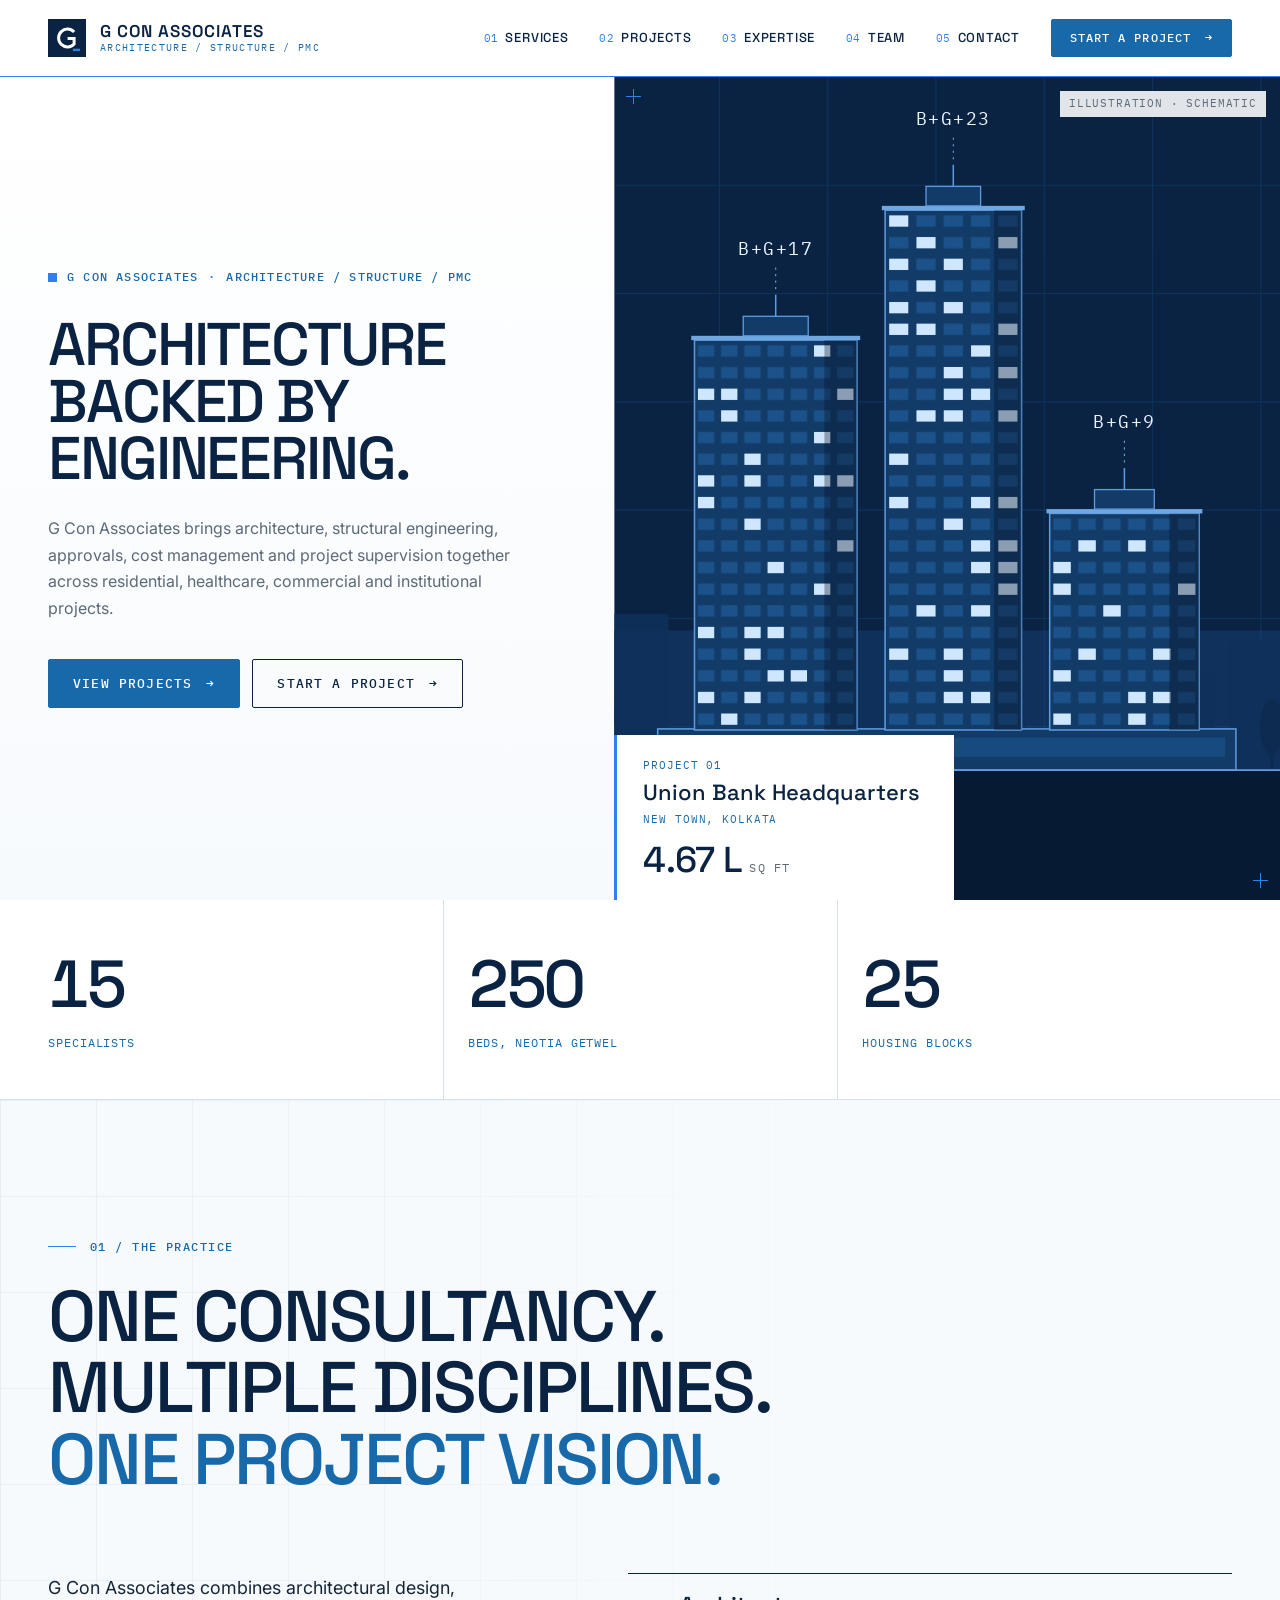
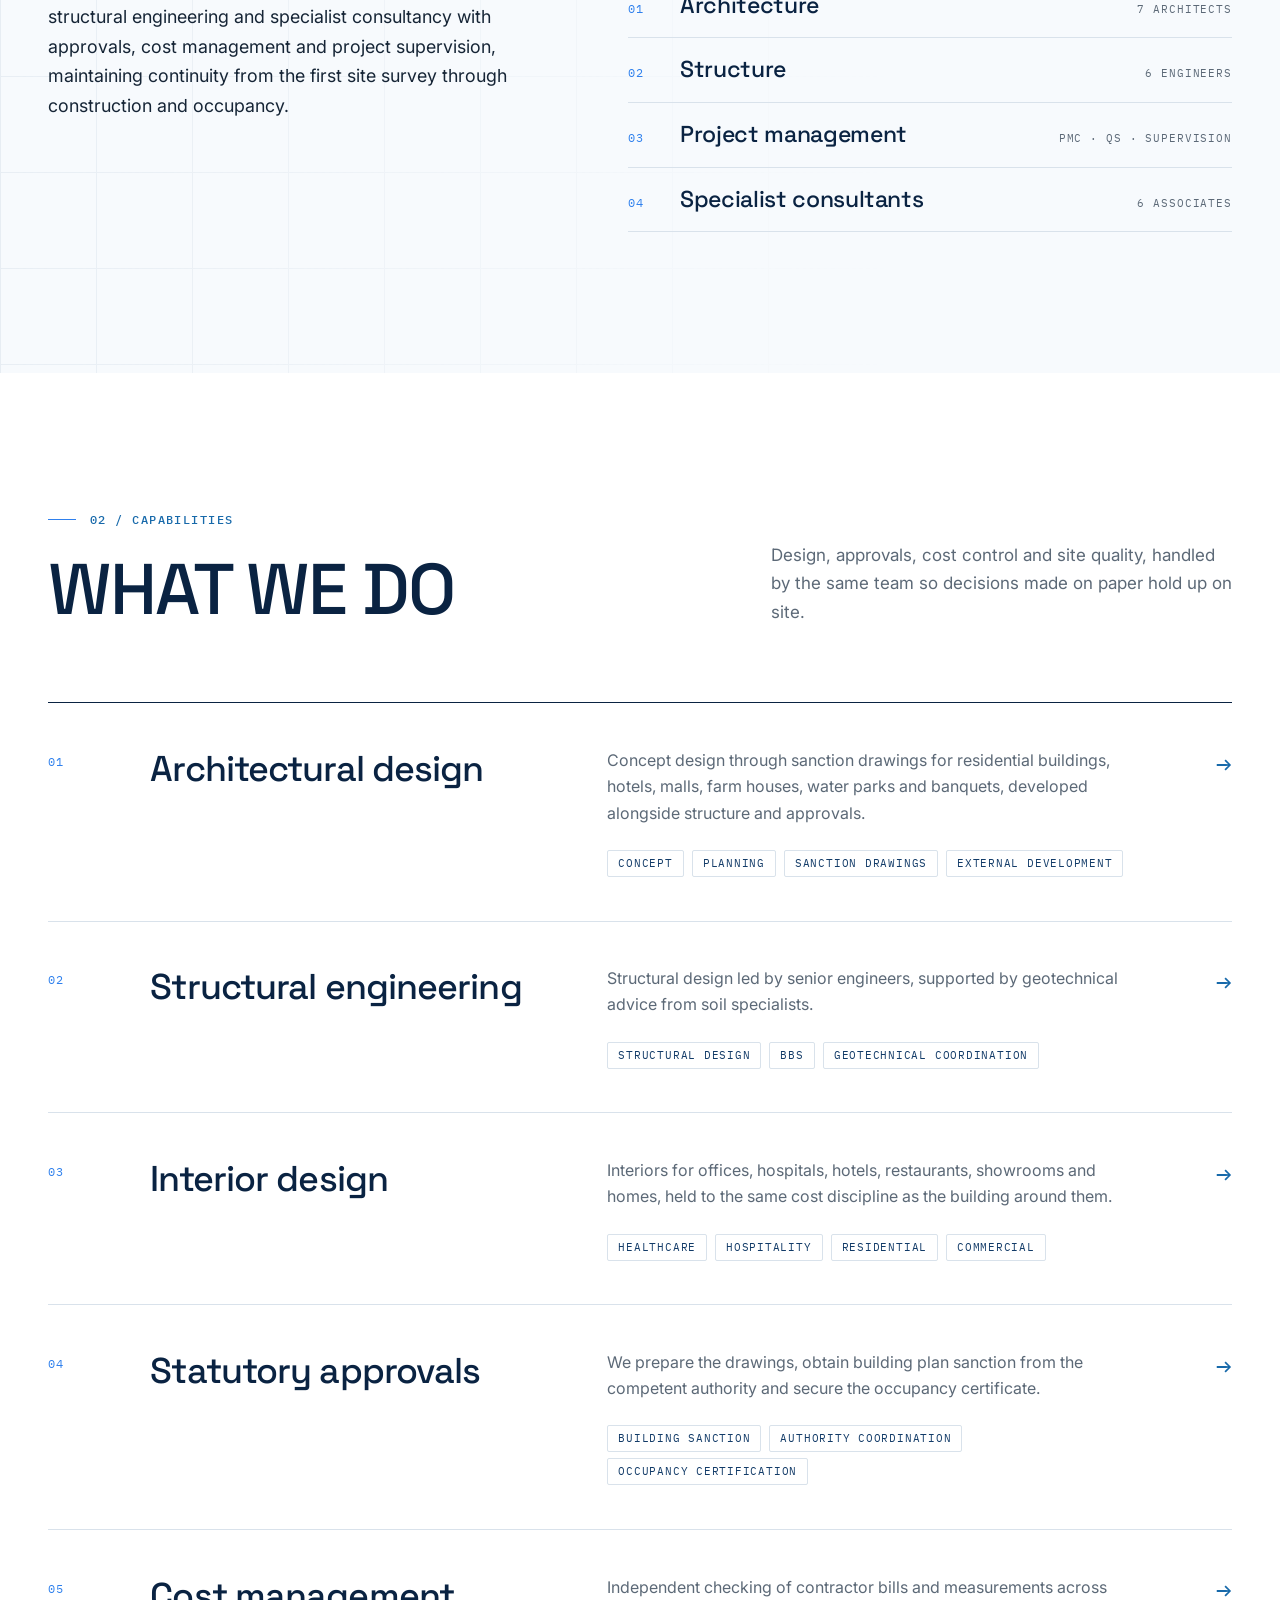
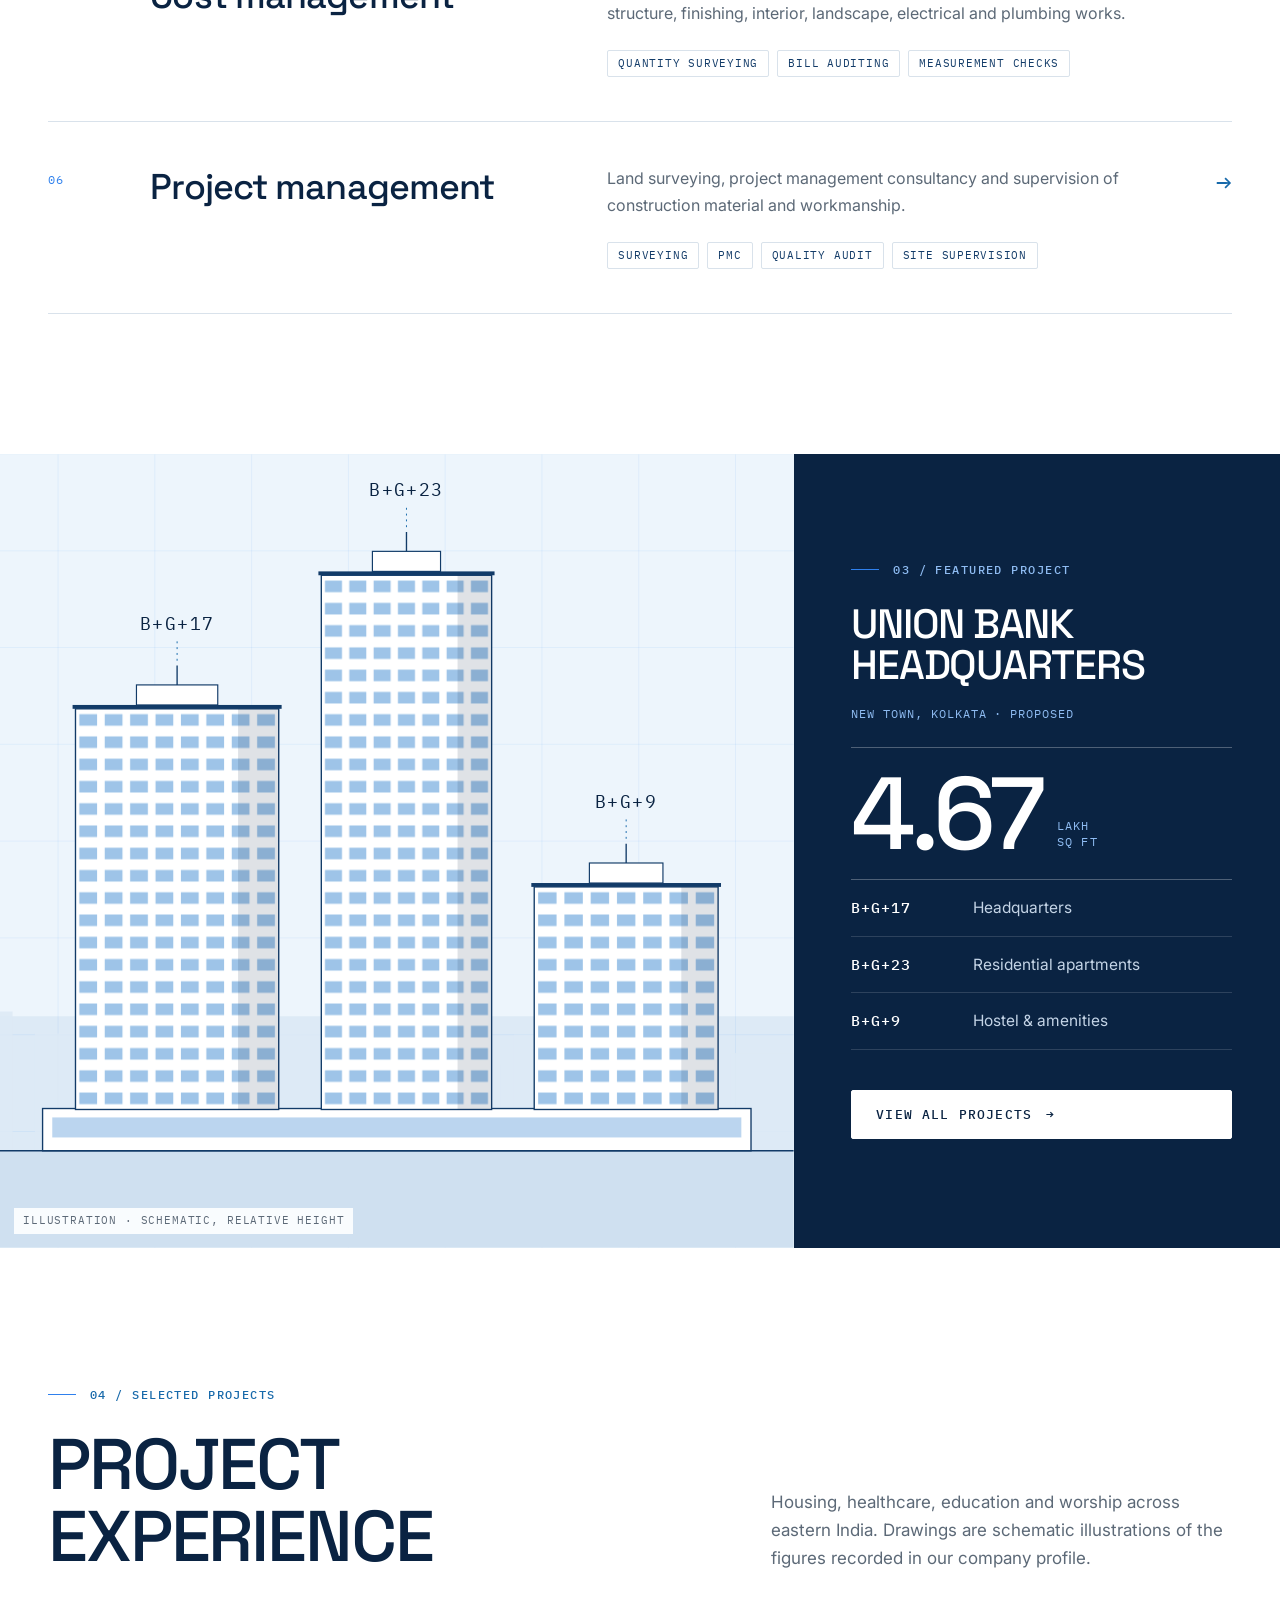
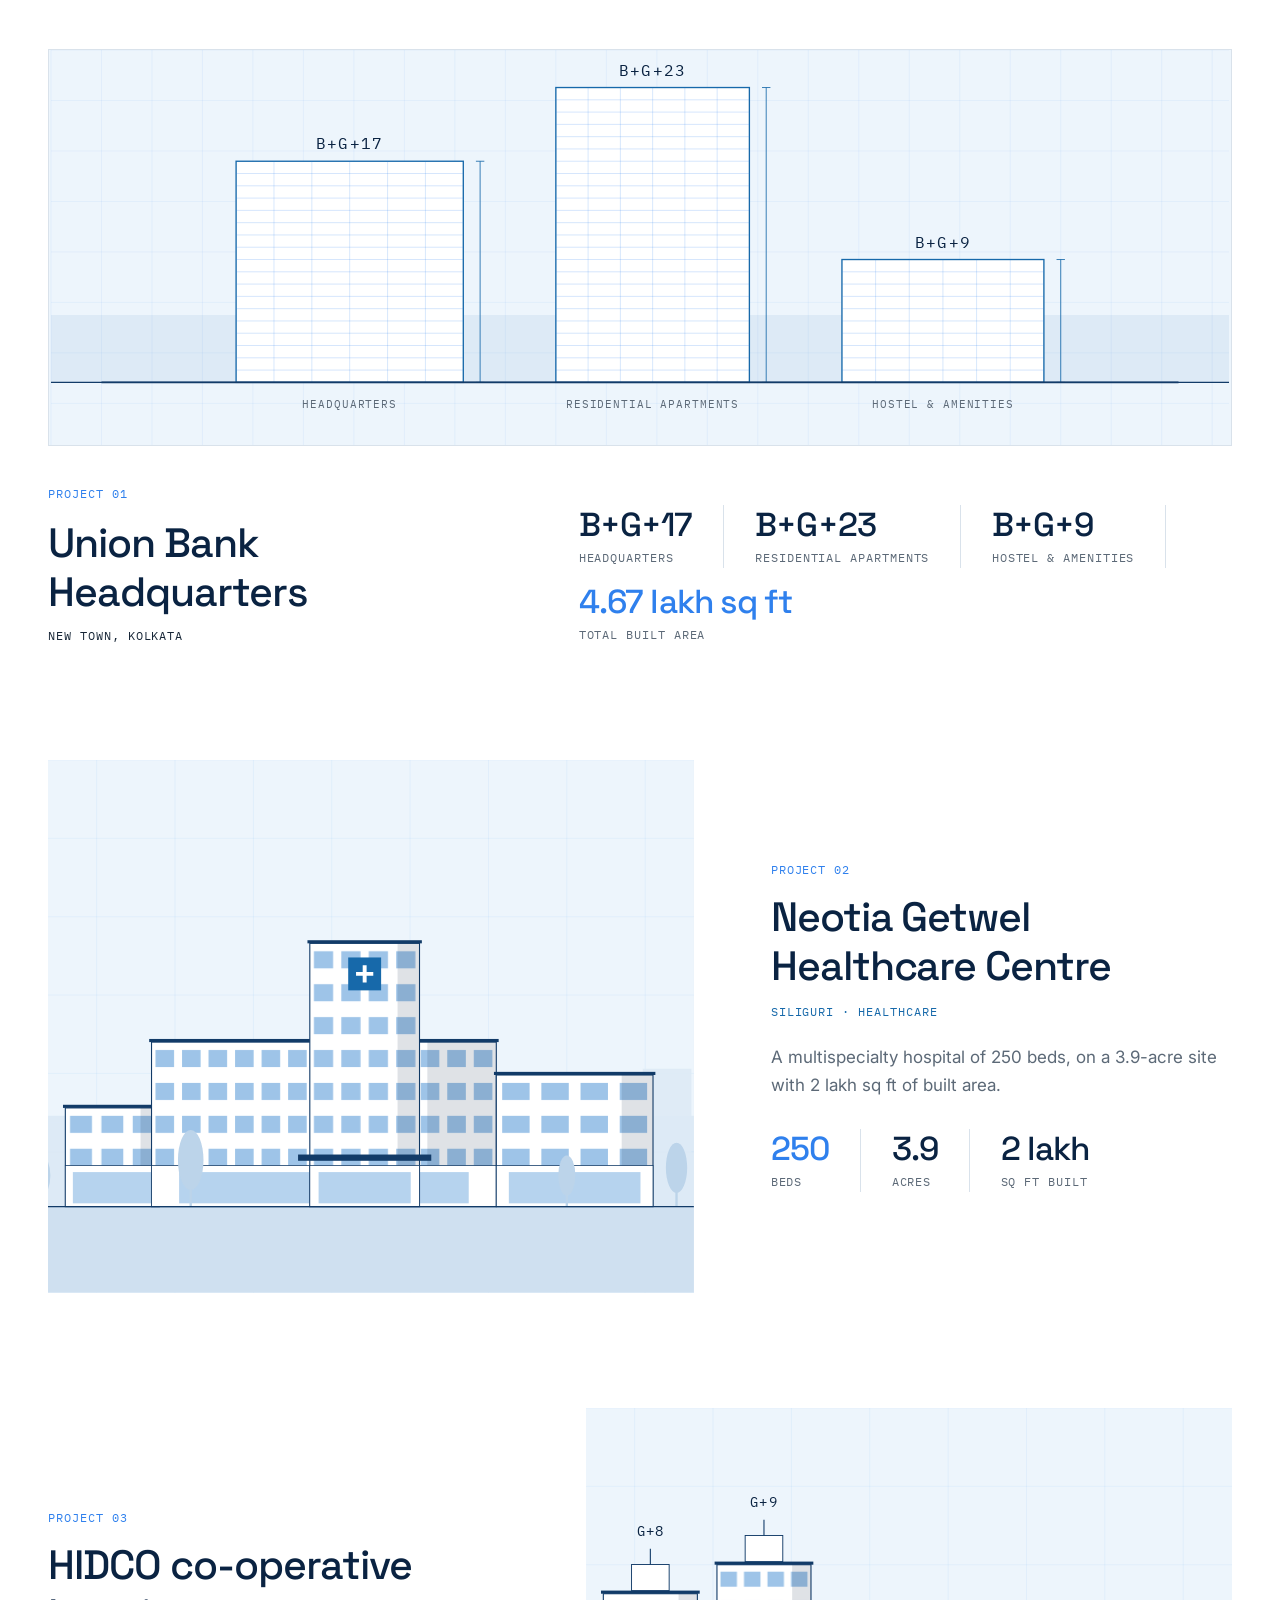
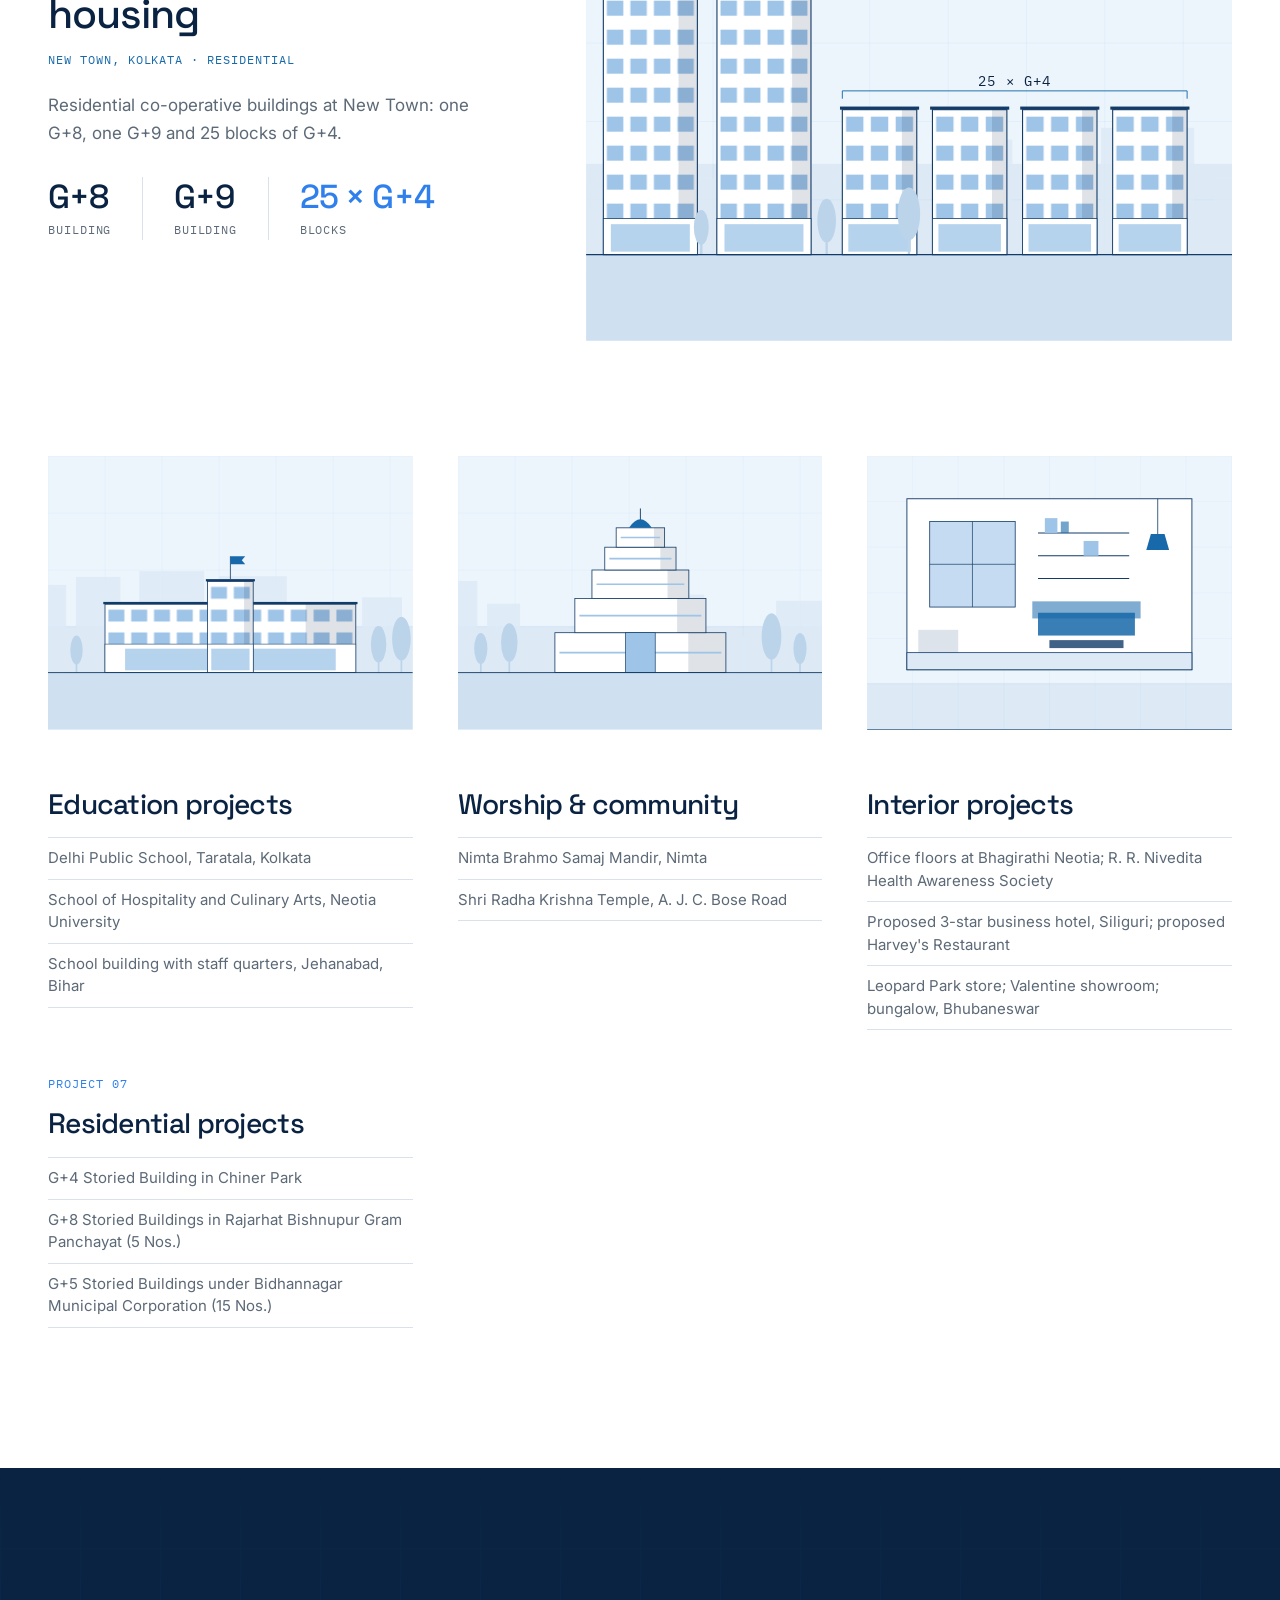
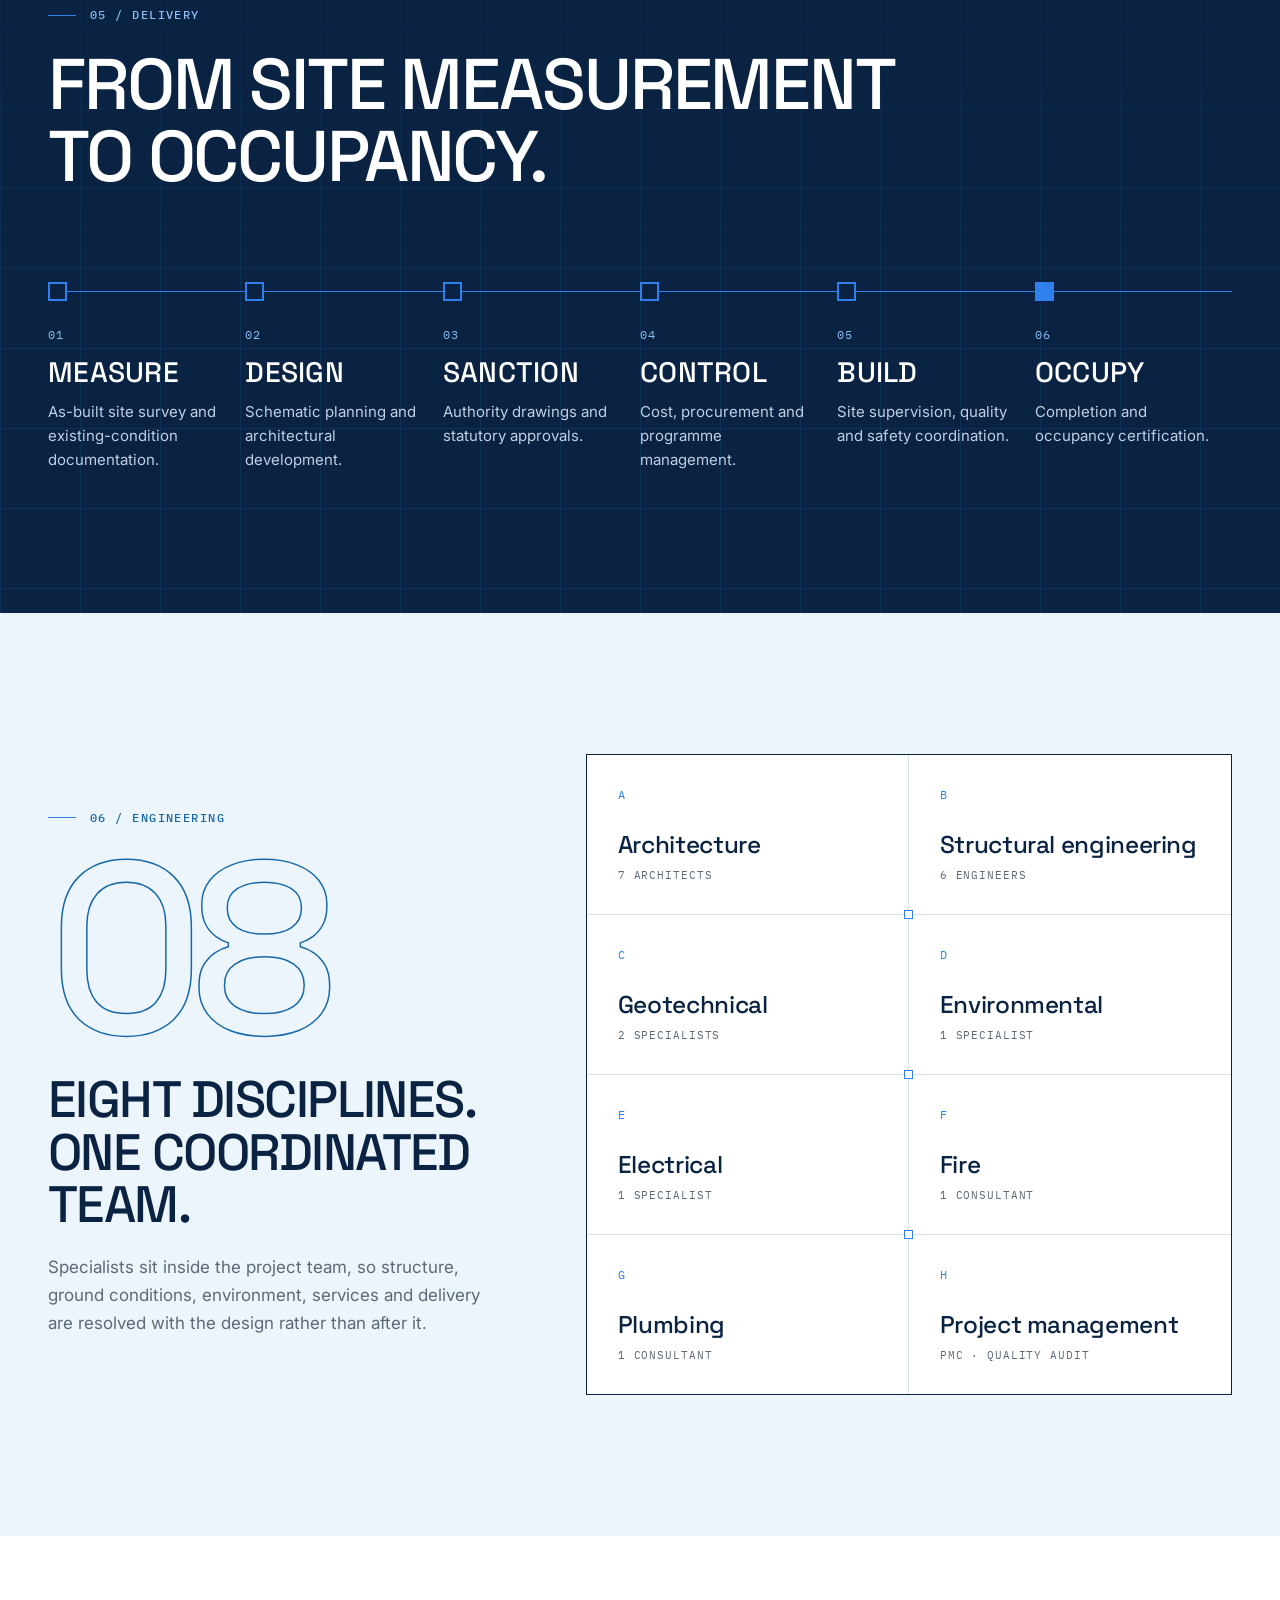
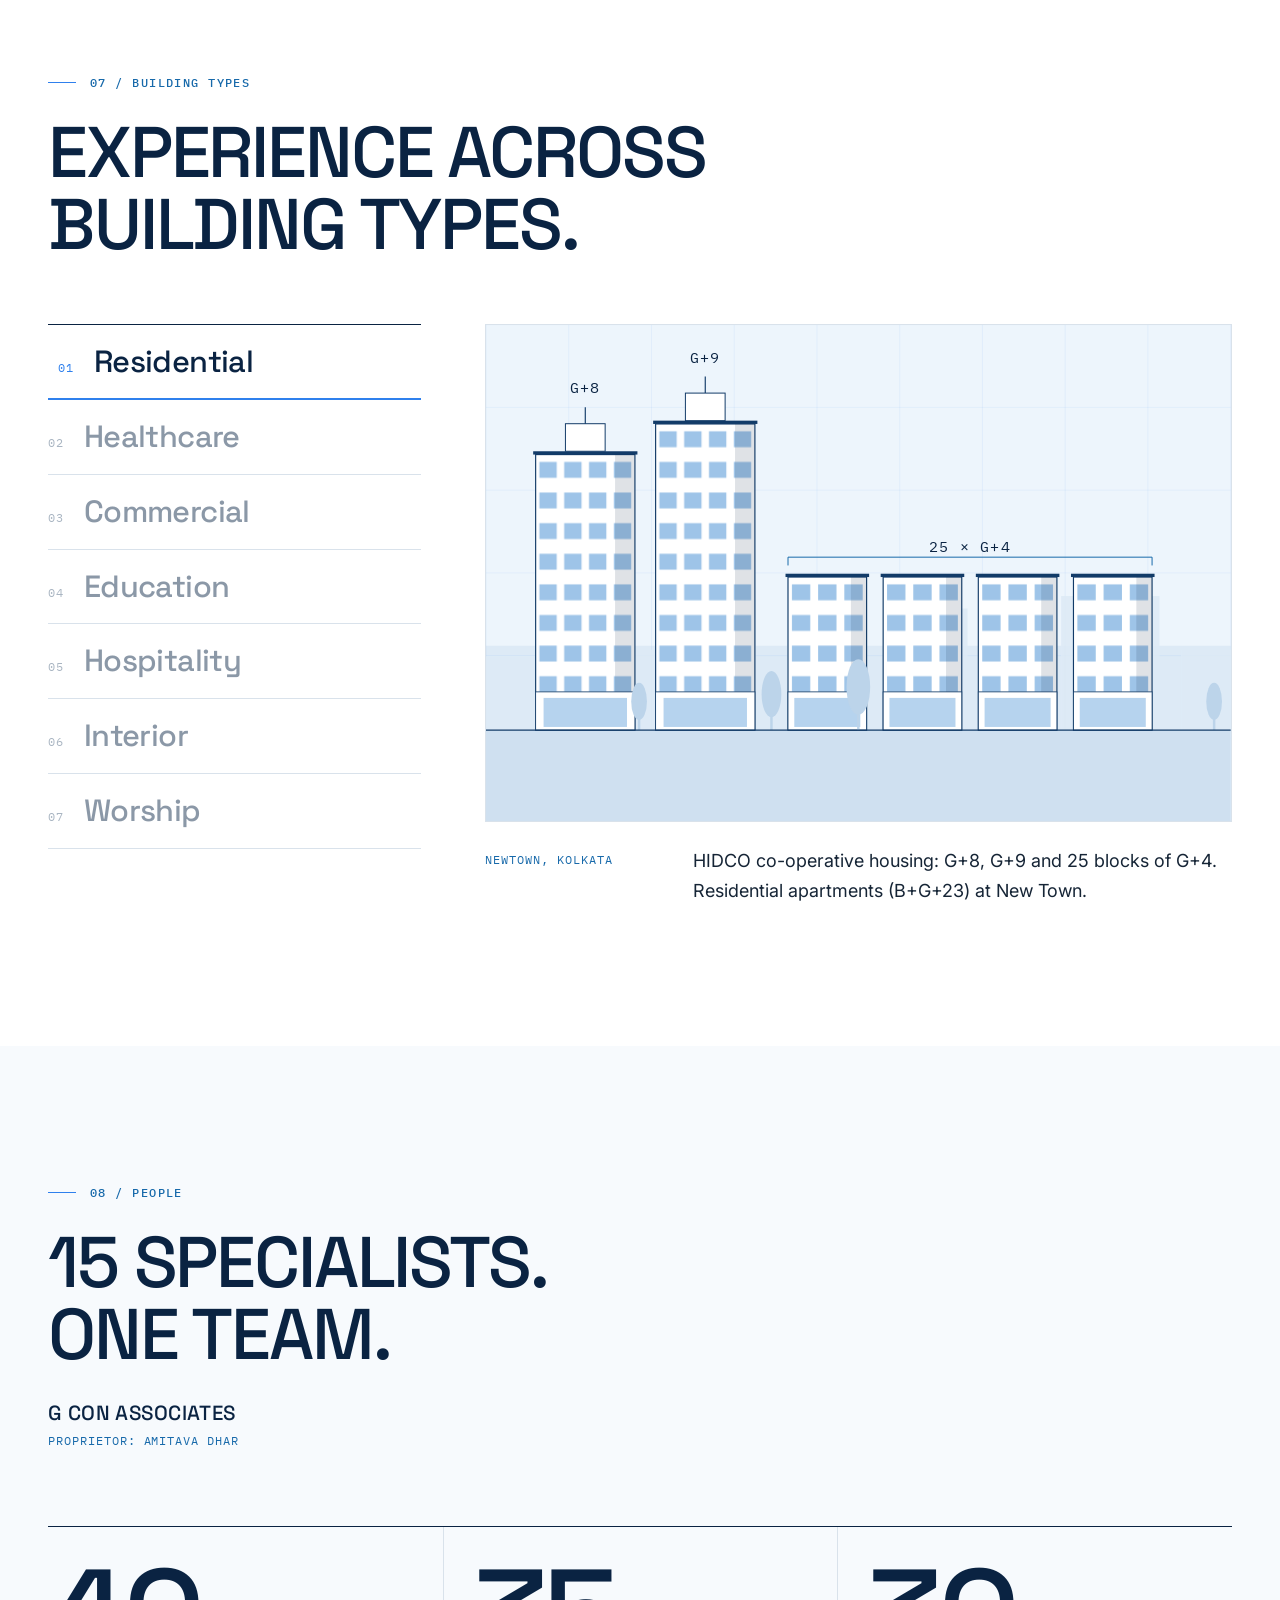
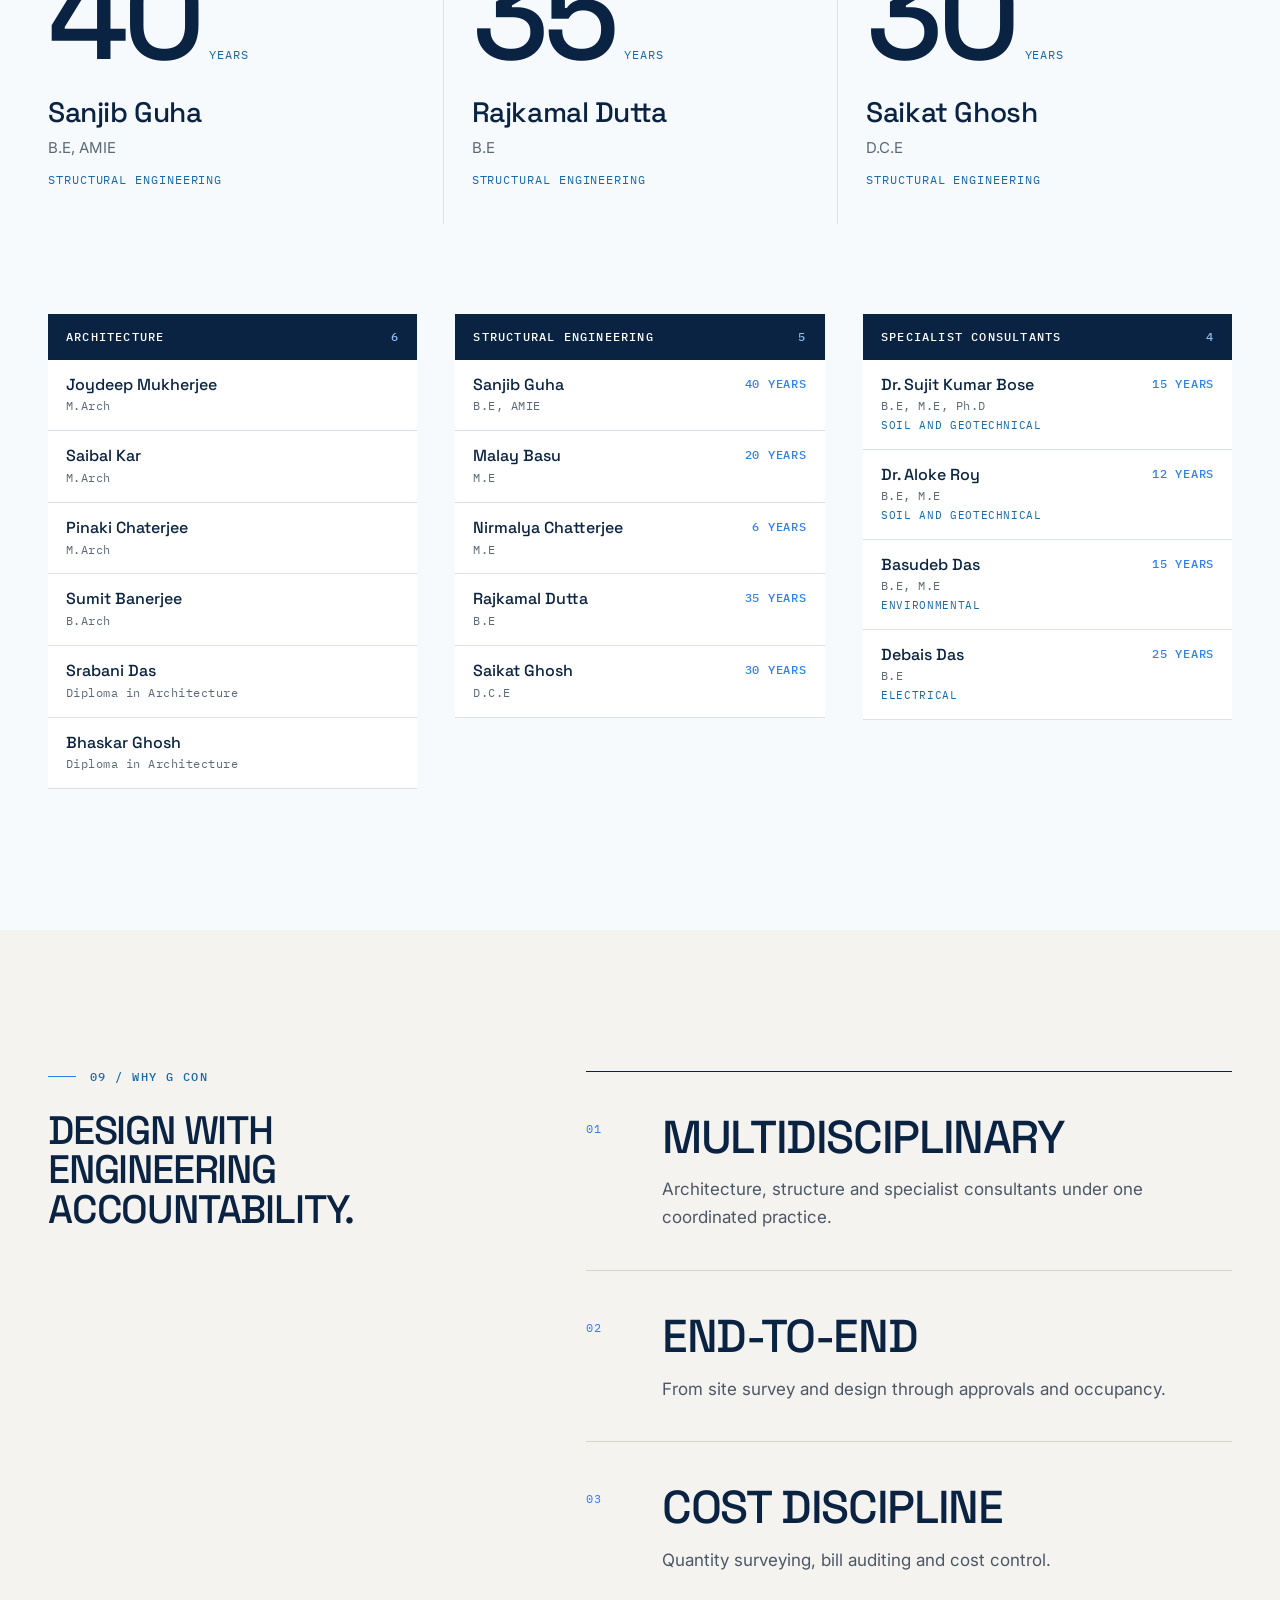
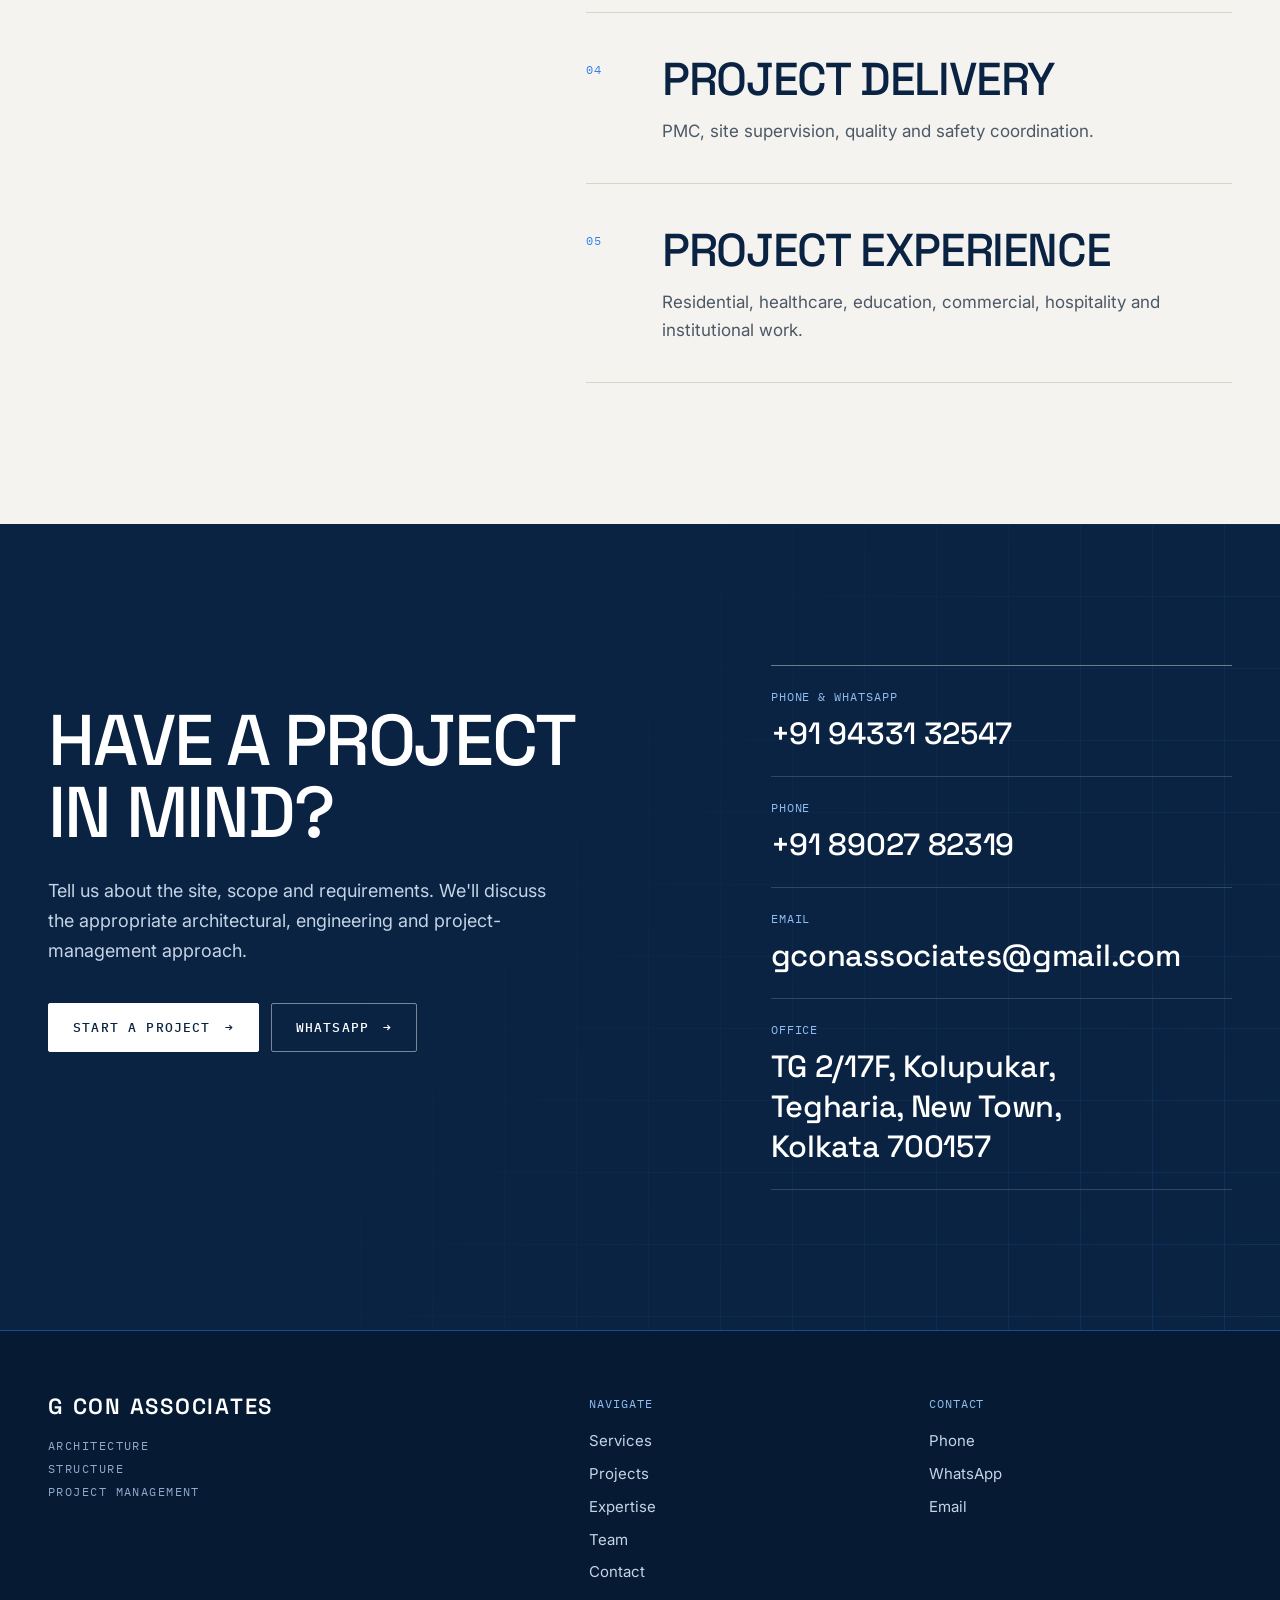
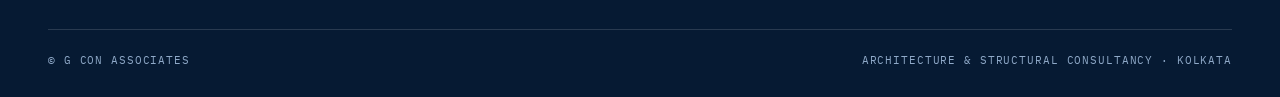
==== commit 491c129e: "Update G Con Associates v2 per client feedback Co-Authored-By: Claude Sonnet 5.5 <noreply@anthropic." ====
--- a/index.html
+++ b/index.html
@@ -77,10 +77,8 @@
 <!-- CREDIBILITY -->
 <section class="cred" aria-label="The practice in figures">
   <ul class="wrap cred-grid">
-    <li><b class="num" data-to="19" data-dec="0">19</b><span class="mono">Specialists</span></li>
-    <li><b class="num"><span data-to="4.67" data-dec="2">4.67</span><small>L</small></b><span class="mono">Sq ft, Union Bank</span></li>
+    <li><b class="num" data-to="15" data-dec="0">15</b><span class="mono">Specialists</span></li>
     <li><b class="num" data-to="250" data-dec="0">250</b><span class="mono">Beds, Neotia Getwel</span></li>
-    <li><b class="num" data-to="12" data-dec="0">12</b><span class="mono">Hospital projects</span></li>
     <li><b class="num" data-to="25" data-dec="0">25</b><span class="mono">Housing blocks</span></li>
   </ul>
 </section>
@@ -145,7 +143,6 @@
     <p class="sec-label on-dark"><span>03 / Featured project</span></p>
     <h2 id="h-featured" class="display-sm">Union Bank <br>Headquarters</h2>
     <p class="mono loc">New Town, Kolkata · Proposed</p>
-    <p class="feat-copy">Three buildings on one New Town site: a headquarters, residential apartments, and a hostel with amenities.</p>
     <div class="feat-area"><b>4.67</b><span>lakh<br>sq ft</span></div>
     <ul class="comp">
       <li><b class="mono">B+G+17</b><span>Headquarters</span></li>
@@ -164,7 +161,7 @@
         <p class="sec-label"><span>04 / Selected projects</span></p>
         <h2 id="h-projects" class="display">Project experience</h2>
       </div>
-      <p class="sec-sub">Housing, healthcare, education and worship across eastern and northern India. Drawings are schematic illustrations of the figures recorded in our company profile.</p>
+      <p class="sec-sub">Housing, healthcare, education and worship across eastern India. Drawings are schematic illustrations of the figures recorded in our company profile.</p>
     </div>
 
     <article class="pf pf-wide">
@@ -210,24 +207,10 @@
       </div>
     </article>
 
-    <article class="pf pf-overlay">
-      <figure class="reveal-img"><div class="img-in"><svg class="scene" viewBox="0 0 1400 700" preserveAspectRatio="xMidYMid slice" role="img" aria-label="Twelve hospital buildings representing the Punjab healthcare renovation programme"><rect width="1400" height="700" fill="#0A2342"/><rect y="491" width="1400" height="119" fill="#0F315B"/><path d="M0 0V700M100 0V700M200 0V700M300 0V700M400 0V700M500 0V700M600 0V700M700 0V700M800 0V700M900 0V700M1000 0V700M1100 0V700M1200 0V700M1300 0V700M1400 0V700M0 0H1400M0 100H1400M0 200H1400M0 300H1400M0 400H1400M0 500H1400M0 600H1400M0 700H1400" stroke="#2F80ED" stroke-opacity=".16" stroke-width="1" fill="none"/><rect y="610" width="1400" height="90" fill="#071A33"/><rect x="-20" y="509" width="94" height="101" fill="#0F315B" fill-opacity=".85"/><rect x="92" y="459" width="79" height="151" fill="#0F315B" fill-opacity=".85"/><rect x="191" y="527" width="78" height="83" fill="#0F315B" fill-opacity=".85"/><rect x="292" y="446" width="55" height="164" fill="#0F315B" fill-opacity=".85"/><rect x="382" y="420" width="58" height="190" fill="#0F315B" fill-opacity=".85"/><rect x="469" y="412" width="85" height="198" fill="#0F315B" fill-opacity=".85"/><rect x="574" y="453" width="63" height="157" fill="#0F315B" fill-opacity=".85"/><rect x="658" y="410" width="76" height="200" fill="#0F315B" fill-opacity=".85"/><rect x="745" y="467" width="70" height="143" fill="#0F315B" fill-opacity=".85"/><rect x="826" y="479" width="116" height="131" fill="#0F315B" fill-opacity=".85"/><rect x="971" y="475" width="68" height="135" fill="#0F315B" fill-opacity=".85"/><rect x="1061" y="431" width="70" height="179" fill="#0F315B" fill-opacity=".85"/><rect x="1163" y="557" width="77" height="53" fill="#0F315B" fill-opacity=".85"/><rect x="1258" y="558" width="69" height="52" fill="#0F315B" fill-opacity=".85"/><rect x="1357" y="491" width="53" height="119" fill="#0F315B" fill-opacity=".85"/><defs><pattern id="pu17" x="45.0" y="514.0" width="26.00" height="24" patternUnits="userSpaceOnUse"><rect x="3.90" y="5.76" width="18.20" height="12.48" fill="#1B528A"/></pattern></defs><rect x="45.0" y="514.0" width="78.0" height="96.0" fill="#123B68" stroke="#5E9BE0" stroke-width="1.4"/><rect x="45.0" y="514.0" width="78.0" height="96.0" fill="url(#pu17)"/><rect x="74.9" y="519.8" width="18.2" height="12.5" fill="#CFE6FF"/><rect x="74.9" y="567.8" width="18.2" height="12.5" fill="#CFE6FF"/><rect x="100.9" y="591.8" width="18.2" height="12.5" fill="#CFE6FF"/><rect x="107.4" y="514.0" width="15.6" height="96.0" fill="#050F1E" fill-opacity=".34"/><rect x="45.0" y="580.0" width="78.0" height="30.0" fill="#123B68" stroke="#5E9BE0" stroke-width="1"/><rect x="51.2" y="584.8" width="65.5" height="22.8" fill="#1B528A" fill-opacity=".75"/><rect x="42.0" y="510.0" width="84.0" height="4" fill="#6FA8E0"/><rect x="73.0" y="476" width="22" height="22" fill="#6FA8E0"/><path d="M84.0 480v14M77.0 487h14" stroke="#fff" stroke-width="3"/><text x="84.0" y="644.0" text-anchor="middle" font-size="12" class="t" fill="#9CB7D6">H-01</text><defs><pattern id="pu18" x="157.0" y="514.0" width="26.00" height="24" patternUnits="userSpaceOnUse"><rect x="3.90" y="5.76" width="18.20" height="12.48" fill="#1B528A"/></pattern></defs><rect x="157.0" y="514.0" width="78.0" height="96.0" fill="#123B68" stroke="#5E9BE0" stroke-width="1.4"/><rect x="157.0" y="514.0" width="78.0" height="96.0" fill="url(#pu18)"/><rect x="219.4" y="514.0" width="15.6" height="96.0" fill="#050F1E" fill-opacity=".34"/><rect x="157.0" y="580.0" width="78.0" height="30.0" fill="#123B68" stroke="#5E9BE0" stroke-width="1"/><rect x="163.2" y="584.8" width="65.5" height="22.8" fill="#1B528A" fill-opacity=".75"/><rect x="154.0" y="510.0" width="84.0" height="4" fill="#6FA8E0"/><rect x="185.0" y="476" width="22" height="22" fill="#6FA8E0"/><path d="M196.0 480v14M189.0 487h14" stroke="#fff" stroke-width="3"/><text x="196.0" y="644.0" text-anchor="middle" font-size="12" class="t" fill="#9CB7D6">H-02</text><defs><pattern id="pu19" x="269.0" y="514.0" width="26.00" height="24" patternUnits="userSpaceOnUse"><rect x="3.90" y="5.76" width="18.20" height="12.48" fill="#1B528A"/></pattern></defs><rect x="269.0" y="514.0" width="78.0" height="96.0" fill="#123B68" stroke="#5E9BE0" stroke-width="1.4"/><rect x="269.0" y="514.0" width="78.0" height="96.0" fill="url(#pu19)"/><rect x="298.9" y="519.8" width="18.2" height="12.5" fill="#CFE6FF"/><rect x="272.9" y="567.8" width="18.2" height="12.5" fill="#CFE6FF"/><rect x="324.9" y="567.8" width="18.2" height="12.5" fill="#CFE6FF"/><rect x="331.4" y="514.0" width="15.6" height="96.0" fill="#050F1E" fill-opacity=".34"/><rect x="269.0" y="580.0" width="78.0" height="30.0" fill="#123B68" stroke="#5E9BE0" stroke-width="1"/><rect x="275.2" y="584.8" width="65.5" height="22.8" fill="#1B528A" fill-opacity=".75"/><rect x="266.0" y="510.0" width="84.0" height="4" fill="#6FA8E0"/><rect x="297.0" y="476" width="22" height="22" fill="#6FA8E0"/><path d="M308.0 480v14M301.0 487h14" stroke="#fff" stroke-width="3"/><text x="308.0" y="644.0" text-anchor="middle" font-size="12" class="t" fill="#9CB7D6">H-03</text><defs><pattern id="pu20" x="381.0" y="514.0" width="26.00" height="24" patternUnits="userSpaceOnUse"><rect x="3.90" y="5.76" width="18.20" height="12.48" fill="#1B528A"/></pattern></defs><rect x="381.0" y="514.0" width="78.0" height="96.0" fill="#123B68" stroke="#5E9BE0" stroke-width="1.4"/><rect x="381.0" y="514.0" width="78.0" height="96.0" fill="url(#pu20)"/><rect x="443.4" y="514.0" width="15.6" height="96.0" fill="#050F1E" fill-opacity=".34"/><rect x="381.0" y="580.0" width="78.0" height="30.0" fill="#123B68" stroke="#5E9BE0" stroke-width="1"/><rect x="387.2" y="584.8" width="65.5" height="22.8" fill="#1B528A" fill-opacity=".75"/><rect x="378.0" y="510.0" width="84.0" height="4" fill="#6FA8E0"/><rect x="409.0" y="476" width="22" height="22" fill="#6FA8E0"/><path d="M420.0 480v14M413.0 487h14" stroke="#fff" stroke-width="3"/><text x="420.0" y="644.0" text-anchor="middle" font-size="12" class="t" fill="#9CB7D6">H-04</text><defs><pattern id="pu21" x="493.0" y="514.0" width="26.00" height="24" patternUnits="userSpaceOnUse"><rect x="3.90" y="5.76" width="18.20" height="12.48" fill="#1B528A"/></pattern></defs><rect x="493.0" y="514.0" width="78.0" height="96.0" fill="#123B68" stroke="#5E9BE0" stroke-width="1.4"/><rect x="493.0" y="514.0" width="78.0" height="96.0" fill="url(#pu21)"/><rect x="522.9" y="519.8" width="18.2" height="12.5" fill="#CFE6FF"/><rect x="496.9" y="591.8" width="18.2" height="12.5" fill="#CFE6FF"/><rect x="555.4" y="514.0" width="15.6" height="96.0" fill="#050F1E" fill-opacity=".34"/><rect x="493.0" y="580.0" width="78.0" height="30.0" fill="#123B68" stroke="#5E9BE0" stroke-width="1"/><rect x="499.2" y="584.8" width="65.5" height="22.8" fill="#1B528A" fill-opacity=".75"/><rect x="490.0" y="510.0" width="84.0" height="4" fill="#6FA8E0"/><rect x="521.0" y="476" width="22" height="22" fill="#6FA8E0"/><path d="M532.0 480v14M525.0 487h14" stroke="#fff" stroke-width="3"/><text x="532.0" y="644.0" text-anchor="middle" font-size="12" class="t" fill="#9CB7D6">H-05</text><defs><pattern id="pu22" x="605.0" y="514.0" width="26.00" height="24" patternUnits="userSpaceOnUse"><rect x="3.90" y="5.76" width="18.20" height="12.48" fill="#1B528A"/></pattern></defs><rect x="605.0" y="514.0" width="78.0" height="96.0" fill="#123B68" stroke="#5E9BE0" stroke-width="1.4"/><rect x="605.0" y="514.0" width="78.0" height="96.0" fill="url(#pu22)"/><rect x="608.9" y="543.8" width="18.2" height="12.5" fill="#CFE6FF"/><rect x="634.9" y="543.8" width="18.2" height="12.5" fill="#CFE6FF"/><rect x="634.9" y="591.8" width="18.2" height="12.5" fill="#CFE6FF"/><rect x="667.4" y="514.0" width="15.6" height="96.0" fill="#050F1E" fill-opacity=".34"/><rect x="605.0" y="580.0" width="78.0" height="30.0" fill="#123B68" stroke="#5E9BE0" stroke-width="1"/><rect x="611.2" y="584.8" width="65.5" height="22.8" fill="#1B528A" fill-opacity=".75"/><rect x="602.0" y="510.0" width="84.0" height="4" fill="#6FA8E0"/><rect x="633.0" y="476" width="22" height="22" fill="#6FA8E0"/><path d="M644.0 480v14M637.0 487h14" stroke="#fff" stroke-width="3"/><text x="644.0" y="644.0" text-anchor="middle" font-size="12" class="t" fill="#9CB7D6">H-06</text><defs><pattern id="pu23" x="717.0" y="514.0" width="26.00" height="24" patternUnits="userSpaceOnUse"><rect x="3.90" y="5.76" width="18.20" height="12.48" fill="#1B528A"/></pattern></defs><rect x="717.0" y="514.0" width="78.0" height="96.0" fill="#123B68" stroke="#5E9BE0" stroke-width="1.4"/><rect x="717.0" y="514.0" width="78.0" height="96.0" fill="url(#pu23)"/><rect x="720.9" y="543.8" width="18.2" height="12.5" fill="#CFE6FF"/><rect x="720.9" y="567.8" width="18.2" height="12.5" fill="#CFE6FF"/><rect x="779.4" y="514.0" width="15.6" height="96.0" fill="#050F1E" fill-opacity=".34"/><rect x="717.0" y="580.0" width="78.0" height="30.0" fill="#123B68" stroke="#5E9BE0" stroke-width="1"/><rect x="723.2" y="584.8" width="65.5" height="22.8" fill="#1B528A" fill-opacity=".75"/><rect x="714.0" y="510.0" width="84.0" height="4" fill="#6FA8E0"/><rect x="745.0" y="476" width="22" height="22" fill="#6FA8E0"/><path d="M756.0 480v14M749.0 487h14" stroke="#fff" stroke-width="3"/><text x="756.0" y="644.0" text-anchor="middle" font-size="12" class="t" fill="#9CB7D6">H-07</text><defs><pattern id="pu24" x="829.0" y="514.0" width="26.00" height="24" patternUnits="userSpaceOnUse"><rect x="3.90" y="5.76" width="18.20" height="12.48" fill="#1B528A"/></pattern></defs><rect x="829.0" y="514.0" width="78.0" height="96.0" fill="#123B68" stroke="#5E9BE0" stroke-width="1.4"/><rect x="829.0" y="514.0" width="78.0" height="96.0" fill="url(#pu24)"/><rect x="884.9" y="591.8" width="18.2" height="12.5" fill="#CFE6FF"/><rect x="891.4" y="514.0" width="15.6" height="96.0" fill="#050F1E" fill-opacity=".34"/><rect x="829.0" y="580.0" width="78.0" height="30.0" fill="#123B68" stroke="#5E9BE0" stroke-width="1"/><rect x="835.2" y="584.8" width="65.5" height="22.8" fill="#1B528A" fill-opacity=".75"/><rect x="826.0" y="510.0" width="84.0" height="4" fill="#6FA8E0"/><rect x="857.0" y="476" width="22" height="22" fill="#6FA8E0"/><path d="M868.0 480v14M861.0 487h14" stroke="#fff" stroke-width="3"/><text x="868.0" y="644.0" text-anchor="middle" font-size="12" class="t" fill="#9CB7D6">H-08</text><defs><pattern id="pu25" x="941.0" y="514.0" width="26.00" height="24" patternUnits="userSpaceOnUse"><rect x="3.90" y="5.76" width="18.20" height="12.48" fill="#1B528A"/></pattern></defs><rect x="941.0" y="514.0" width="78.0" height="96.0" fill="#123B68" stroke="#5E9BE0" stroke-width="1.4"/><rect x="941.0" y="514.0" width="78.0" height="96.0" fill="url(#pu25)"/><rect x="970.9" y="567.8" width="18.2" height="12.5" fill="#CFE6FF"/><rect x="1003.4" y="514.0" width="15.6" height="96.0" fill="#050F1E" fill-opacity=".34"/><rect x="941.0" y="580.0" width="78.0" height="30.0" fill="#123B68" stroke="#5E9BE0" stroke-width="1"/><rect x="947.2" y="584.8" width="65.5" height="22.8" fill="#1B528A" fill-opacity=".75"/><rect x="938.0" y="510.0" width="84.0" height="4" fill="#6FA8E0"/><rect x="969.0" y="476" width="22" height="22" fill="#6FA8E0"/><path d="M980.0 480v14M973.0 487h14" stroke="#fff" stroke-width="3"/><text x="980.0" y="644.0" text-anchor="middle" font-size="12" class="t" fill="#9CB7D6">H-09</text><defs><pattern id="pu26" x="1053.0" y="514.0" width="26.00" height="24" patternUnits="userSpaceOnUse"><rect x="3.90" y="5.76" width="18.20" height="12.48" fill="#1B528A"/></pattern></defs><rect x="1053.0" y="514.0" width="78.0" height="96.0" fill="#123B68" stroke="#5E9BE0" stroke-width="1.4"/><rect x="1053.0" y="514.0" width="78.0" height="96.0" fill="url(#pu26)"/><rect x="1115.4" y="514.0" width="15.6" height="96.0" fill="#050F1E" fill-opacity=".34"/><rect x="1053.0" y="580.0" width="78.0" height="30.0" fill="#123B68" stroke="#5E9BE0" stroke-width="1"/><rect x="1059.2" y="584.8" width="65.5" height="22.8" fill="#1B528A" fill-opacity=".75"/><rect x="1050.0" y="510.0" width="84.0" height="4" fill="#6FA8E0"/><rect x="1081.0" y="476" width="22" height="22" fill="#6FA8E0"/><path d="M1092.0 480v14M1085.0 487h14" stroke="#fff" stroke-width="3"/><text x="1092.0" y="644.0" text-anchor="middle" font-size="12" class="t" fill="#9CB7D6">H-10</text><defs><pattern id="pu27" x="1165.0" y="514.0" width="26.00" height="24" patternUnits="userSpaceOnUse"><rect x="3.90" y="5.76" width="18.20" height="12.48" fill="#1B528A"/></pattern></defs><rect x="1165.0" y="514.0" width="78.0" height="96.0" fill="#123B68" stroke="#5E9BE0" stroke-width="1.4"/><rect x="1165.0" y="514.0" width="78.0" height="96.0" fill="url(#pu27)"/><rect x="1220.9" y="543.8" width="18.2" height="12.5" fill="#CFE6FF"/><rect x="1220.9" y="567.8" width="18.2" height="12.5" fill="#CFE6FF"/><rect x="1227.4" y="514.0" width="15.6" height="96.0" fill="#050F1E" fill-opacity=".34"/><rect x="1165.0" y="580.0" width="78.0" height="30.0" fill="#123B68" stroke="#5E9BE0" stroke-width="1"/><rect x="1171.2" y="584.8" width="65.5" height="22.8" fill="#1B528A" fill-opacity=".75"/><rect x="1162.0" y="510.0" width="84.0" height="4" fill="#6FA8E0"/><rect x="1193.0" y="476" width="22" height="22" fill="#6FA8E0"/><path d="M1204.0 480v14M1197.0 487h14" stroke="#fff" stroke-width="3"/><text x="1204.0" y="644.0" text-anchor="middle" font-size="12" class="t" fill="#9CB7D6">H-11</text><defs><pattern id="pu28" x="1277.0" y="514.0" width="26.00" height="24" patternUnits="userSpaceOnUse"><rect x="3.90" y="5.76" width="18.20" height="12.48" fill="#1B528A"/></pattern></defs><rect x="1277.0" y="514.0" width="78.0" height="96.0" fill="#123B68" stroke="#5E9BE0" stroke-width="1.4"/><rect x="1277.0" y="514.0" width="78.0" height="96.0" fill="url(#pu28)"/><rect x="1306.9" y="543.8" width="18.2" height="12.5" fill="#CFE6FF"/><rect x="1280.9" y="567.8" width="18.2" height="12.5" fill="#CFE6FF"/><rect x="1280.9" y="591.8" width="18.2" height="12.5" fill="#CFE6FF"/><rect x="1339.4" y="514.0" width="15.6" height="96.0" fill="#050F1E" fill-opacity=".34"/><rect x="1277.0" y="580.0" width="78.0" height="30.0" fill="#123B68" stroke="#5E9BE0" stroke-width="1"/><rect x="1283.2" y="584.8" width="65.5" height="22.8" fill="#1B528A" fill-opacity=".75"/><rect x="1274.0" y="510.0" width="84.0" height="4" fill="#6FA8E0"/><rect x="1305.0" y="476" width="22" height="22" fill="#6FA8E0"/><path d="M1316.0 480v14M1309.0 487h14" stroke="#fff" stroke-width="3"/><text x="1316.0" y="644.0" text-anchor="middle" font-size="12" class="t" fill="#9CB7D6">H-12</text><line x1="0" y1="610" x2="1400" y2="610" stroke="#5E9BE0" stroke-width="1.6"/></svg></div>
-        <div class="ov-panel">
-          <span class="mono pno">Project 04</span>
-          <h3>Healthcare renovation, Punjab</h3>
-          <ul class="facts">
-            <li class="hl"><b>12</b><span>Hospitals</span></li>
-            <li><b>World Bank</b><span>Scheme</span></li>
-          </ul>
-          <p>Renovation of twelve hospitals, including Gurdaspur and Batala. Also the renovation and interior design of the Bhagirathi Neotia Women and Child Care Centre, Kolkata.</p>
-        </div>
-      </figure>
-    </article>
-
     <div class="pf-trio">
       <article class="pf-s">
-        <figure class="reveal-img"><div class="img-in"><svg class="scene" viewBox="0 0 640 480" preserveAspectRatio="xMidYMid slice" role="img" aria-label="Illustration of a school building"><rect width="640" height="480" fill="#EDF5FC"/><rect y="298" width="640" height="82" fill="#DDEAF6"/><path d="M0 0V480M100 0V480M200 0V480M300 0V480M400 0V480M500 0V480M600 0V480M0 0H640M0 100H640M0 200H640M0 300H640M0 400H640" stroke="#2F80ED" stroke-opacity=".08" stroke-width="1" fill="none"/><rect y="380" width="640" height="100" fill="#CFE0F0"/><rect x="-20" y="226" width="52" height="154" fill="#DDEAF6" fill-opacity=".85"/><rect x="49" y="212" width="78" height="168" fill="#DDEAF6" fill-opacity=".85"/><rect x="160" y="202" width="114" height="178" fill="#DDEAF6" fill-opacity=".85"/><rect x="300" y="211" width="119" height="169" fill="#DDEAF6" fill-opacity=".85"/><rect x="456" y="264" width="77" height="116" fill="#DDEAF6" fill-opacity=".85"/><rect x="551" y="248" width="70" height="132" fill="#DDEAF6" fill-opacity=".85"/><defs><pattern id="pu29" x="100.0" y="260.0" width="40.00" height="40" patternUnits="userSpaceOnUse"><rect x="6.00" y="9.60" width="28.00" height="20.80" fill="#9EC4E8"/></pattern></defs><rect x="100.0" y="260.0" width="440.0" height="120.0" fill="#FFFFFF" stroke="#123B68" stroke-width="1.4"/><rect x="100.0" y="260.0" width="440.0" height="120.0" fill="url(#pu29)"/><rect x="452.0" y="260.0" width="88.0" height="120.0" fill="#0A2342" fill-opacity=".13"/><rect x="100.0" y="330.0" width="440.0" height="50.0" fill="#FFFFFF" stroke="#123B68" stroke-width="1"/><rect x="135.2" y="338.0" width="369.6" height="38.0" fill="#9EC4E8" fill-opacity=".75"/><rect x="97.0" y="256.0" width="446.0" height="4" fill="#123B68"/><defs><pattern id="pu30" x="280.0" y="220.0" width="40.00" height="40" patternUnits="userSpaceOnUse"><rect x="6.00" y="9.60" width="28.00" height="20.80" fill="#9EC4E8"/></pattern></defs><rect x="280.0" y="220.0" width="80.0" height="160.0" fill="#FFFFFF" stroke="#123B68" stroke-width="1.4"/><rect x="280.0" y="220.0" width="80.0" height="160.0" fill="url(#pu30)"/><rect x="344.0" y="220.0" width="16.0" height="160.0" fill="#0A2342" fill-opacity=".13"/><rect x="280.0" y="330.0" width="80.0" height="50.0" fill="#FFFFFF" stroke="#123B68" stroke-width="1"/><rect x="286.4" y="338.0" width="67.2" height="38.0" fill="#9EC4E8" fill-opacity=".75"/><rect x="277.0" y="216.0" width="86.0" height="4" fill="#123B68"/><line x1="320.0" y1="216" x2="320.0" y2="176" stroke="#123B68" stroke-width="1.4"/><path d="M320.0 176h26l-6 7 6 7h-26z" fill="#1769AA"/><rect x="48.5" y="362.1" width="3" height="17.9" fill="#BCD4EA"/><ellipse cx="50.0" cy="340.3" rx="10.9" ry="25.6" fill="#BCD4EA"/><rect x="578.5" y="357.6" width="3" height="22.4" fill="#BCD4EA"/><ellipse cx="580.0" cy="330.4" rx="13.6" ry="32.0" fill="#BCD4EA"/><rect x="618.5" y="353.1" width="3" height="26.9" fill="#BCD4EA"/><ellipse cx="620.0" cy="320.5" rx="16.3" ry="38.4" fill="#BCD4EA"/><line x1="0" y1="380" x2="640" y2="380" stroke="#123B68" stroke-width="1.6"/></svg></div></figure>
-        <span class="mono pno">Project 05</span>
+        <figure class="reveal-img"><div class="img-in"><svg class="scene" viewBox="0 0 640 480" preserveAspectRatio="xMidYMid slice" role="img" aria-label="Illustration of a school building"><rect width="640" height="480" fill="#EDF5FC"/><rect y="298" width="640" height="82" fill="#DDEAF6"/><path d="M0 0V480M100 0V480M200 0V480M300 0V480M400 0V480M500 0V480M600 0V480M0 0H640M0 100H640M0 200H640M0 300H640M0 400H640" stroke="#2F80ED" stroke-opacity=".08" stroke-width="1" fill="none"/><rect y="380" width="640" height="100" fill="#CFE0F0"/><rect x="-20" y="226" width="52" height="154" fill="#DDEAF6" fill-opacity=".85"/><rect x="49" y="212" width="78" height="168" fill="#DDEAF6" fill-opacity=".85"/><rect x="160" y="202" width="114" height="178" fill="#DDEAF6" fill-opacity=".85"/><rect x="300" y="211" width="119" height="169" fill="#DDEAF6" fill-opacity=".85"/><rect x="456" y="264" width="77" height="116" fill="#DDEAF6" fill-opacity=".85"/><rect x="551" y="248" width="70" height="132" fill="#DDEAF6" fill-opacity=".85"/><defs><pattern id="pu17" x="100.0" y="260.0" width="40.00" height="40" patternUnits="userSpaceOnUse"><rect x="6.00" y="9.60" width="28.00" height="20.80" fill="#9EC4E8"/></pattern></defs><rect x="100.0" y="260.0" width="440.0" height="120.0" fill="#FFFFFF" stroke="#123B68" stroke-width="1.4"/><rect x="100.0" y="260.0" width="440.0" height="120.0" fill="url(#pu17)"/><rect x="452.0" y="260.0" width="88.0" height="120.0" fill="#0A2342" fill-opacity=".13"/><rect x="100.0" y="330.0" width="440.0" height="50.0" fill="#FFFFFF" stroke="#123B68" stroke-width="1"/><rect x="135.2" y="338.0" width="369.6" height="38.0" fill="#9EC4E8" fill-opacity=".75"/><rect x="97.0" y="256.0" width="446.0" height="4" fill="#123B68"/><defs><pattern id="pu18" x="280.0" y="220.0" width="40.00" height="40" patternUnits="userSpaceOnUse"><rect x="6.00" y="9.60" width="28.00" height="20.80" fill="#9EC4E8"/></pattern></defs><rect x="280.0" y="220.0" width="80.0" height="160.0" fill="#FFFFFF" stroke="#123B68" stroke-width="1.4"/><rect x="280.0" y="220.0" width="80.0" height="160.0" fill="url(#pu18)"/><rect x="344.0" y="220.0" width="16.0" height="160.0" fill="#0A2342" fill-opacity=".13"/><rect x="280.0" y="330.0" width="80.0" height="50.0" fill="#FFFFFF" stroke="#123B68" stroke-width="1"/><rect x="286.4" y="338.0" width="67.2" height="38.0" fill="#9EC4E8" fill-opacity=".75"/><rect x="277.0" y="216.0" width="86.0" height="4" fill="#123B68"/><line x1="320.0" y1="216" x2="320.0" y2="176" stroke="#123B68" stroke-width="1.4"/><path d="M320.0 176h26l-6 7 6 7h-26z" fill="#1769AA"/><rect x="48.5" y="362.1" width="3" height="17.9" fill="#BCD4EA"/><ellipse cx="50.0" cy="340.3" rx="10.9" ry="25.6" fill="#BCD4EA"/><rect x="578.5" y="357.6" width="3" height="22.4" fill="#BCD4EA"/><ellipse cx="580.0" cy="330.4" rx="13.6" ry="32.0" fill="#BCD4EA"/><rect x="618.5" y="353.1" width="3" height="26.9" fill="#BCD4EA"/><ellipse cx="620.0" cy="320.5" rx="16.3" ry="38.4" fill="#BCD4EA"/><line x1="0" y1="380" x2="640" y2="380" stroke="#123B68" stroke-width="1.6"/></svg></div></figure>
+        <span class="mono pno">Project 04</span>
         <h3>Education projects</h3>
         <ul class="plain">
           <li>Delhi Public School, Taratala, Kolkata</li>
@@ -237,7 +220,7 @@
       </article>
       <article class="pf-s">
         <figure class="reveal-img"><div class="img-in"><svg class="scene" viewBox="0 0 640 480" preserveAspectRatio="xMidYMid slice" role="img" aria-label="Illustration of a temple building"><rect width="640" height="480" fill="#EDF5FC"/><rect y="298" width="640" height="82" fill="#DDEAF6"/><path d="M0 0V480M100 0V480M200 0V480M300 0V480M400 0V480M500 0V480M600 0V480M0 0H640M0 100H640M0 200H640M0 300H640M0 400H640" stroke="#2F80ED" stroke-opacity=".08" stroke-width="1" fill="none"/><rect y="380" width="640" height="100" fill="#CFE0F0"/><rect x="-20" y="219" width="54" height="161" fill="#DDEAF6" fill-opacity=".85"/><rect x="51" y="259" width="58" height="121" fill="#DDEAF6" fill-opacity=".85"/><rect x="122" y="315" width="74" height="65" fill="#DDEAF6" fill-opacity=".85"/><rect x="229" y="298" width="101" height="82" fill="#DDEAF6" fill-opacity=".85"/><rect x="341" y="243" width="91" height="137" fill="#DDEAF6" fill-opacity=".85"/><rect x="440" y="315" width="104" height="65" fill="#DDEAF6" fill-opacity=".85"/><rect x="558" y="254" width="97" height="126" fill="#DDEAF6" fill-opacity=".85"/><rect x="170.0" y="310" width="300" height="70" fill="#FFFFFF" stroke="#123B68" stroke-width="1.4"/><rect x="404.0" y="310" width="66.0" height="70" fill="#0A2342" fill-opacity=".13"/><line x1="178.0" y1="345.0" x2="462.0" y2="345.0" stroke="#9EC4E8" stroke-width="3"/><rect x="205.0" y="250" width="230" height="60" fill="#FFFFFF" stroke="#123B68" stroke-width="1.4"/><rect x="384.4" y="250" width="50.6" height="60" fill="#0A2342" fill-opacity=".13"/><line x1="213.0" y1="280.0" x2="427.0" y2="280.0" stroke="#9EC4E8" stroke-width="3"/><rect x="235.0" y="200" width="170" height="50" fill="#FFFFFF" stroke="#123B68" stroke-width="1.4"/><rect x="367.6" y="200" width="37.4" height="50" fill="#0A2342" fill-opacity=".13"/><line x1="243.0" y1="225.0" x2="397.0" y2="225.0" stroke="#9EC4E8" stroke-width="3"/><rect x="257.5" y="160" width="125" height="40" fill="#FFFFFF" stroke="#123B68" stroke-width="1.4"/><rect x="355.0" y="160" width="27.5" height="40" fill="#0A2342" fill-opacity=".13"/><line x1="265.5" y1="180.0" x2="374.5" y2="180.0" stroke="#9EC4E8" stroke-width="3"/><rect x="277.5" y="126" width="85" height="34" fill="#FFFFFF" stroke="#123B68" stroke-width="1.4"/><rect x="343.8" y="126" width="18.7" height="34" fill="#0A2342" fill-opacity=".13"/><line x1="285.5" y1="143.0" x2="354.5" y2="143.0" stroke="#9EC4E8" stroke-width="3"/><path d="M320.0 92V118" stroke="#123B68" stroke-width="1.6"/><path d="M300.0 126Q320.0 96 340.0 126Z" fill="#1769AA"/><rect x="294.0" y="310" width="52" height="70" fill="#9EC4E8" stroke="#123B68" stroke-width="1.2"/><rect x="38.5" y="361.0" width="3" height="19.0" fill="#BCD4EA"/><ellipse cx="40.0" cy="337.8" rx="11.6" ry="27.2" fill="#BCD4EA"/><rect x="88.5" y="356.2" width="3" height="23.8" fill="#BCD4EA"/><ellipse cx="90.0" cy="327.3" rx="14.5" ry="34.0" fill="#BCD4EA"/><rect x="548.5" y="351.4" width="3" height="28.6" fill="#BCD4EA"/><ellipse cx="550.0" cy="316.8" rx="17.3" ry="40.8" fill="#BCD4EA"/><rect x="598.5" y="361.0" width="3" height="19.0" fill="#BCD4EA"/><ellipse cx="600.0" cy="337.8" rx="11.6" ry="27.2" fill="#BCD4EA"/><line x1="0" y1="380" x2="640" y2="380" stroke="#123B68" stroke-width="1.6"/></svg></div></figure>
-        <span class="mono pno">Project 06</span>
+        <span class="mono pno">Project 05</span>
         <h3>Worship &amp; community</h3>
         <ul class="plain">
           <li>Nimta Brahmo Samaj Mandir, Nimta</li>
@@ -246,12 +229,23 @@
       </article>
       <article class="pf-s">
         <figure class="reveal-img"><div class="img-in"><svg class="scene" viewBox="0 0 640 480" preserveAspectRatio="xMidYMid slice" role="img" aria-label="Illustration of an interior design scheme"><rect width="640" height="480" fill="#EDF5FC"/><rect y="398" width="640" height="82" fill="#DDEAF6"/><path d="M0 0V480M80 0V480M160 0V480M240 0V480M320 0V480M400 0V480M480 0V480M560 0V480M640 0V480M0 0H640M0 80H640M0 160H640M0 240H640M0 320H640M0 400H640M0 480H640" stroke="#2F80ED" stroke-opacity=".08" stroke-width="1" fill="none"/><rect y="480" width="640" height="0" fill="#CFE0F0"/><g transform="translate(70.0 5.0)"><rect x="0" y="70" width="500" height="300" fill="#fff" stroke="#123B68" stroke-width="1.6"/><rect x="0" y="340" width="500" height="30" fill="#DDEAF6" stroke="#123B68" stroke-width="1.4"/><rect x="40" y="110" width="150" height="150" fill="#9EC4E8" fill-opacity=".6" stroke="#123B68" stroke-width="1.4"/><path d="M115 110v150M40 185h150" stroke="#123B68" stroke-width="1.2"/><rect x="230" y="270" width="170" height="40" fill="#1769AA" fill-opacity=".85"/><rect x="220" y="250" width="190" height="30" fill="#1769AA" fill-opacity=".55"/><rect x="250" y="318" width="130" height="14" fill="#123B68" fill-opacity=".8"/><path d="M440 70v90" stroke="#123B68" stroke-width="1.4"/><path d="M420 160h40l-8-28h-24z" fill="#1769AA"/><path d="M230 130h160M230 170h160M230 210h160" stroke="#123B68" stroke-width="2"/><rect x="242" y="104" width="22" height="26" fill="#9EC4E8"/><rect x="270" y="110" width="14" height="20" fill="#1769AA" fill-opacity=".6"/><rect x="310" y="144" width="26" height="26" fill="#9EC4E8"/><rect x="20" y="300" width="70" height="40" fill="#123B68" fill-opacity=".14"/></g><line x1="0" y1="480" x2="640" y2="480" stroke="#123B68" stroke-width="1.6"/></svg></div></figure>
-        <span class="mono pno">Project 07</span>
+        <span class="mono pno">Project 06</span>
         <h3>Interior projects</h3>
         <ul class="plain">
           <li>Office floors at Bhagirathi Neotia; R. R. Nivedita Health Awareness Society</li>
           <li>Proposed 3-star business hotel, Siliguri; proposed Harvey's Restaurant</li>
           <li>Leopard Park store; Valentine showroom; bungalow, Bhubaneswar</li>
+        </ul>
+      </article>
+    </div>
+    <div class="pf-trio">
+      <article class="pf-s">
+        <span class="mono pno">Project 07</span>
+        <h3>Residential projects</h3>
+        <ul class="plain">
+          <li>G+4 Storied Building in Chiner Park</li>
+          <li>G+8 Storied Buildings in Rajarhat Bishnupur Gram Panchayat (5 Nos.)</li>
+          <li>G+5 Storied Buildings under Bidhannagar Municipal Corporation (15 Nos.)</li>
         </ul>
       </article>
     </div>
@@ -313,23 +307,23 @@
       </ul>
       <div class="bt-view">
         <div class="bt-pane on" role="tabpanel" id="p1" aria-labelledby="t1">
-          <figure><svg class="scene" viewBox="0 0 900 600" preserveAspectRatio="xMidYMid slice" role="img" aria-label="Illustration of HIDCO co-operative housing at New Town: a G+8 building, a G+9 building and blocks of G+4"><rect width="900" height="600" fill="#EDF5FC"/><rect y="388" width="900" height="102" fill="#DDEAF6"/><path d="M0 0V600M100 0V600M200 0V600M300 0V600M400 0V600M500 0V600M600 0V600M700 0V600M800 0V600M900 0V600M0 0H900M0 100H900M0 200H900M0 300H900M0 400H900M0 500H900M0 600H900" stroke="#2F80ED" stroke-opacity=".08" stroke-width="1" fill="none"/><rect y="490" width="900" height="110" fill="#CFE0F0"/><rect x="-20" y="401" width="90" height="89" fill="#DDEAF6" fill-opacity=".85"/><rect x="88" y="393" width="118" height="97" fill="#DDEAF6" fill-opacity=".85"/><rect x="237" y="332" width="89" height="158" fill="#DDEAF6" fill-opacity=".85"/><rect x="364" y="302" width="92" height="188" fill="#DDEAF6" fill-opacity=".85"/><rect x="483" y="343" width="99" height="147" fill="#DDEAF6" fill-opacity=".85"/><rect x="600" y="308" width="86" height="182" fill="#DDEAF6" fill-opacity=".85"/><rect x="695" y="328" width="119" height="162" fill="#DDEAF6" fill-opacity=".85"/><rect x="840" y="393" width="103" height="97" fill="#DDEAF6" fill-opacity=".85"/><defs><pattern id="pu31" x="60.0" y="157.0" width="30.00" height="37" patternUnits="userSpaceOnUse"><rect x="4.50" y="8.88" width="21.00" height="19.24" fill="#9EC4E8"/></pattern></defs><rect x="60.0" y="157.0" width="120.0" height="333.0" fill="#FFFFFF" stroke="#123B68" stroke-width="1.4"/><rect x="60.0" y="157.0" width="120.0" height="333.0" fill="url(#pu31)"/><rect x="156.0" y="157.0" width="24.0" height="333.0" fill="#0A2342" fill-opacity=".13"/><rect x="60.0" y="443.8" width="120.0" height="46.2" fill="#FFFFFF" stroke="#123B68" stroke-width="1"/><rect x="69.6" y="451.1" width="100.8" height="35.1" fill="#9EC4E8" fill-opacity=".75"/><rect x="57.0" y="153.0" width="126.0" height="4" fill="#123B68"/><rect x="96.0" y="119.7" width="48.0" height="33.3" fill="#FFFFFF" stroke="#123B68" stroke-width="1.2"/><line x1="120.0" y1="119.7" x2="120.0" y2="99.7" stroke="#123B68" stroke-width="1.4"/><defs><pattern id="pu32" x="205.0" y="120.0" width="30.00" height="37" patternUnits="userSpaceOnUse"><rect x="4.50" y="8.88" width="21.00" height="19.24" fill="#9EC4E8"/></pattern></defs><rect x="205.0" y="120.0" width="120.0" height="370.0" fill="#FFFFFF" stroke="#123B68" stroke-width="1.4"/><rect x="205.0" y="120.0" width="120.0" height="370.0" fill="url(#pu32)"/><rect x="301.0" y="120.0" width="24.0" height="370.0" fill="#0A2342" fill-opacity=".13"/><rect x="205.0" y="443.8" width="120.0" height="46.2" fill="#FFFFFF" stroke="#123B68" stroke-width="1"/><rect x="214.6" y="451.1" width="100.8" height="35.1" fill="#9EC4E8" fill-opacity=".75"/><rect x="202.0" y="116.0" width="126.0" height="4" fill="#123B68"/><rect x="241.0" y="82.7" width="48.0" height="33.3" fill="#FFFFFF" stroke="#123B68" stroke-width="1.2"/><line x1="265.0" y1="82.7" x2="265.0" y2="62.7" stroke="#123B68" stroke-width="1.4"/><defs><pattern id="pu33" x="365.0" y="305.0" width="31.67" height="37" patternUnits="userSpaceOnUse"><rect x="4.75" y="8.88" width="22.17" height="19.24" fill="#9EC4E8"/></pattern></defs><rect x="365.0" y="305.0" width="95.0" height="185.0" fill="#FFFFFF" stroke="#123B68" stroke-width="1.4"/><rect x="365.0" y="305.0" width="95.0" height="185.0" fill="url(#pu33)"/><rect x="441.0" y="305.0" width="19.0" height="185.0" fill="#0A2342" fill-opacity=".13"/><rect x="365.0" y="443.8" width="95.0" height="46.2" fill="#FFFFFF" stroke="#123B68" stroke-width="1"/><rect x="372.6" y="451.1" width="79.8" height="35.1" fill="#9EC4E8" fill-opacity=".75"/><rect x="362.0" y="301.0" width="101.0" height="4" fill="#123B68"/><defs><pattern id="pu34" x="480.0" y="305.0" width="31.67" height="37" patternUnits="userSpaceOnUse"><rect x="4.75" y="8.88" width="22.17" height="19.24" fill="#9EC4E8"/></pattern></defs><rect x="480.0" y="305.0" width="95.0" height="185.0" fill="#FFFFFF" stroke="#123B68" stroke-width="1.4"/><rect x="480.0" y="305.0" width="95.0" height="185.0" fill="url(#pu34)"/><rect x="556.0" y="305.0" width="19.0" height="185.0" fill="#0A2342" fill-opacity=".13"/><rect x="480.0" y="443.8" width="95.0" height="46.2" fill="#FFFFFF" stroke="#123B68" stroke-width="1"/><rect x="487.6" y="451.1" width="79.8" height="35.1" fill="#9EC4E8" fill-opacity=".75"/><rect x="477.0" y="301.0" width="101.0" height="4" fill="#123B68"/><defs><pattern id="pu35" x="595.0" y="305.0" width="31.67" height="37" patternUnits="userSpaceOnUse"><rect x="4.75" y="8.88" width="22.17" height="19.24" fill="#9EC4E8"/></pattern></defs><rect x="595.0" y="305.0" width="95.0" height="185.0" fill="#FFFFFF" stroke="#123B68" stroke-width="1.4"/><rect x="595.0" y="305.0" width="95.0" height="185.0" fill="url(#pu35)"/><rect x="671.0" y="305.0" width="19.0" height="185.0" fill="#0A2342" fill-opacity=".13"/><rect x="595.0" y="443.8" width="95.0" height="46.2" fill="#FFFFFF" stroke="#123B68" stroke-width="1"/><rect x="602.6" y="451.1" width="79.8" height="35.1" fill="#9EC4E8" fill-opacity=".75"/><rect x="592.0" y="301.0" width="101.0" height="4" fill="#123B68"/><defs><pattern id="pu36" x="710.0" y="305.0" width="31.67" height="37" patternUnits="userSpaceOnUse"><rect x="4.75" y="8.88" width="22.17" height="19.24" fill="#9EC4E8"/></pattern></defs><rect x="710.0" y="305.0" width="95.0" height="185.0" fill="#FFFFFF" stroke="#123B68" stroke-width="1.4"/><rect x="710.0" y="305.0" width="95.0" height="185.0" fill="url(#pu36)"/><rect x="786.0" y="305.0" width="19.0" height="185.0" fill="#0A2342" fill-opacity=".13"/><rect x="710.0" y="443.8" width="95.0" height="46.2" fill="#FFFFFF" stroke="#123B68" stroke-width="1"/><rect x="717.6" y="451.1" width="79.8" height="35.1" fill="#9EC4E8" fill-opacity=".75"/><rect x="707.0" y="301.0" width="101.0" height="4" fill="#123B68"/><text x="120.0" y="83.0" text-anchor="middle" font-size="18" class="t" fill="#0A2342">G+8</text><text x="265.0" y="46.0" text-anchor="middle" font-size="18" class="t" fill="#0A2342">G+9</text><text x="585.0" y="275.0" text-anchor="middle" font-size="18" class="t" fill="#0A2342">25 × G+4</text><path d="M365 291v-10h440v10" fill="none" stroke="#1769AA" stroke-width="1.2"/><rect x="183.5" y="474.3" width="3" height="15.7" fill="#BCD4EA"/><ellipse cx="185" cy="455.3" rx="9.5" ry="22.4" fill="#BCD4EA"/><rect x="343.5" y="470.4" width="3" height="19.6" fill="#BCD4EA"/><ellipse cx="345" cy="446.6" rx="11.9" ry="28.0" fill="#BCD4EA"/><rect x="448.5" y="466.5" width="3" height="23.5" fill="#BCD4EA"/><ellipse cx="450" cy="437.9" rx="14.3" ry="33.6" fill="#BCD4EA"/><rect x="878.5" y="474.3" width="3" height="15.7" fill="#BCD4EA"/><ellipse cx="880" cy="455.3" rx="9.5" ry="22.4" fill="#BCD4EA"/><line x1="0" y1="490" x2="900" y2="490" stroke="#123B68" stroke-width="1.6"/></svg></figure>
+          <figure><svg class="scene" viewBox="0 0 900 600" preserveAspectRatio="xMidYMid slice" role="img" aria-label="Illustration of HIDCO co-operative housing at New Town: a G+8 building, a G+9 building and blocks of G+4"><rect width="900" height="600" fill="#EDF5FC"/><rect y="388" width="900" height="102" fill="#DDEAF6"/><path d="M0 0V600M100 0V600M200 0V600M300 0V600M400 0V600M500 0V600M600 0V600M700 0V600M800 0V600M900 0V600M0 0H900M0 100H900M0 200H900M0 300H900M0 400H900M0 500H900M0 600H900" stroke="#2F80ED" stroke-opacity=".08" stroke-width="1" fill="none"/><rect y="490" width="900" height="110" fill="#CFE0F0"/><rect x="-20" y="401" width="90" height="89" fill="#DDEAF6" fill-opacity=".85"/><rect x="88" y="393" width="118" height="97" fill="#DDEAF6" fill-opacity=".85"/><rect x="237" y="332" width="89" height="158" fill="#DDEAF6" fill-opacity=".85"/><rect x="364" y="302" width="92" height="188" fill="#DDEAF6" fill-opacity=".85"/><rect x="483" y="343" width="99" height="147" fill="#DDEAF6" fill-opacity=".85"/><rect x="600" y="308" width="86" height="182" fill="#DDEAF6" fill-opacity=".85"/><rect x="695" y="328" width="119" height="162" fill="#DDEAF6" fill-opacity=".85"/><rect x="840" y="393" width="103" height="97" fill="#DDEAF6" fill-opacity=".85"/><defs><pattern id="pu19" x="60.0" y="157.0" width="30.00" height="37" patternUnits="userSpaceOnUse"><rect x="4.50" y="8.88" width="21.00" height="19.24" fill="#9EC4E8"/></pattern></defs><rect x="60.0" y="157.0" width="120.0" height="333.0" fill="#FFFFFF" stroke="#123B68" stroke-width="1.4"/><rect x="60.0" y="157.0" width="120.0" height="333.0" fill="url(#pu19)"/><rect x="156.0" y="157.0" width="24.0" height="333.0" fill="#0A2342" fill-opacity=".13"/><rect x="60.0" y="443.8" width="120.0" height="46.2" fill="#FFFFFF" stroke="#123B68" stroke-width="1"/><rect x="69.6" y="451.1" width="100.8" height="35.1" fill="#9EC4E8" fill-opacity=".75"/><rect x="57.0" y="153.0" width="126.0" height="4" fill="#123B68"/><rect x="96.0" y="119.7" width="48.0" height="33.3" fill="#FFFFFF" stroke="#123B68" stroke-width="1.2"/><line x1="120.0" y1="119.7" x2="120.0" y2="99.7" stroke="#123B68" stroke-width="1.4"/><defs><pattern id="pu20" x="205.0" y="120.0" width="30.00" height="37" patternUnits="userSpaceOnUse"><rect x="4.50" y="8.88" width="21.00" height="19.24" fill="#9EC4E8"/></pattern></defs><rect x="205.0" y="120.0" width="120.0" height="370.0" fill="#FFFFFF" stroke="#123B68" stroke-width="1.4"/><rect x="205.0" y="120.0" width="120.0" height="370.0" fill="url(#pu20)"/><rect x="301.0" y="120.0" width="24.0" height="370.0" fill="#0A2342" fill-opacity=".13"/><rect x="205.0" y="443.8" width="120.0" height="46.2" fill="#FFFFFF" stroke="#123B68" stroke-width="1"/><rect x="214.6" y="451.1" width="100.8" height="35.1" fill="#9EC4E8" fill-opacity=".75"/><rect x="202.0" y="116.0" width="126.0" height="4" fill="#123B68"/><rect x="241.0" y="82.7" width="48.0" height="33.3" fill="#FFFFFF" stroke="#123B68" stroke-width="1.2"/><line x1="265.0" y1="82.7" x2="265.0" y2="62.7" stroke="#123B68" stroke-width="1.4"/><defs><pattern id="pu21" x="365.0" y="305.0" width="31.67" height="37" patternUnits="userSpaceOnUse"><rect x="4.75" y="8.88" width="22.17" height="19.24" fill="#9EC4E8"/></pattern></defs><rect x="365.0" y="305.0" width="95.0" height="185.0" fill="#FFFFFF" stroke="#123B68" stroke-width="1.4"/><rect x="365.0" y="305.0" width="95.0" height="185.0" fill="url(#pu21)"/><rect x="441.0" y="305.0" width="19.0" height="185.0" fill="#0A2342" fill-opacity=".13"/><rect x="365.0" y="443.8" width="95.0" height="46.2" fill="#FFFFFF" stroke="#123B68" stroke-width="1"/><rect x="372.6" y="451.1" width="79.8" height="35.1" fill="#9EC4E8" fill-opacity=".75"/><rect x="362.0" y="301.0" width="101.0" height="4" fill="#123B68"/><defs><pattern id="pu22" x="480.0" y="305.0" width="31.67" height="37" patternUnits="userSpaceOnUse"><rect x="4.75" y="8.88" width="22.17" height="19.24" fill="#9EC4E8"/></pattern></defs><rect x="480.0" y="305.0" width="95.0" height="185.0" fill="#FFFFFF" stroke="#123B68" stroke-width="1.4"/><rect x="480.0" y="305.0" width="95.0" height="185.0" fill="url(#pu22)"/><rect x="556.0" y="305.0" width="19.0" height="185.0" fill="#0A2342" fill-opacity=".13"/><rect x="480.0" y="443.8" width="95.0" height="46.2" fill="#FFFFFF" stroke="#123B68" stroke-width="1"/><rect x="487.6" y="451.1" width="79.8" height="35.1" fill="#9EC4E8" fill-opacity=".75"/><rect x="477.0" y="301.0" width="101.0" height="4" fill="#123B68"/><defs><pattern id="pu23" x="595.0" y="305.0" width="31.67" height="37" patternUnits="userSpaceOnUse"><rect x="4.75" y="8.88" width="22.17" height="19.24" fill="#9EC4E8"/></pattern></defs><rect x="595.0" y="305.0" width="95.0" height="185.0" fill="#FFFFFF" stroke="#123B68" stroke-width="1.4"/><rect x="595.0" y="305.0" width="95.0" height="185.0" fill="url(#pu23)"/><rect x="671.0" y="305.0" width="19.0" height="185.0" fill="#0A2342" fill-opacity=".13"/><rect x="595.0" y="443.8" width="95.0" height="46.2" fill="#FFFFFF" stroke="#123B68" stroke-width="1"/><rect x="602.6" y="451.1" width="79.8" height="35.1" fill="#9EC4E8" fill-opacity=".75"/><rect x="592.0" y="301.0" width="101.0" height="4" fill="#123B68"/><defs><pattern id="pu24" x="710.0" y="305.0" width="31.67" height="37" patternUnits="userSpaceOnUse"><rect x="4.75" y="8.88" width="22.17" height="19.24" fill="#9EC4E8"/></pattern></defs><rect x="710.0" y="305.0" width="95.0" height="185.0" fill="#FFFFFF" stroke="#123B68" stroke-width="1.4"/><rect x="710.0" y="305.0" width="95.0" height="185.0" fill="url(#pu24)"/><rect x="786.0" y="305.0" width="19.0" height="185.0" fill="#0A2342" fill-opacity=".13"/><rect x="710.0" y="443.8" width="95.0" height="46.2" fill="#FFFFFF" stroke="#123B68" stroke-width="1"/><rect x="717.6" y="451.1" width="79.8" height="35.1" fill="#9EC4E8" fill-opacity=".75"/><rect x="707.0" y="301.0" width="101.0" height="4" fill="#123B68"/><text x="120.0" y="83.0" text-anchor="middle" font-size="18" class="t" fill="#0A2342">G+8</text><text x="265.0" y="46.0" text-anchor="middle" font-size="18" class="t" fill="#0A2342">G+9</text><text x="585.0" y="275.0" text-anchor="middle" font-size="18" class="t" fill="#0A2342">25 × G+4</text><path d="M365 291v-10h440v10" fill="none" stroke="#1769AA" stroke-width="1.2"/><rect x="183.5" y="474.3" width="3" height="15.7" fill="#BCD4EA"/><ellipse cx="185" cy="455.3" rx="9.5" ry="22.4" fill="#BCD4EA"/><rect x="343.5" y="470.4" width="3" height="19.6" fill="#BCD4EA"/><ellipse cx="345" cy="446.6" rx="11.9" ry="28.0" fill="#BCD4EA"/><rect x="448.5" y="466.5" width="3" height="23.5" fill="#BCD4EA"/><ellipse cx="450" cy="437.9" rx="14.3" ry="33.6" fill="#BCD4EA"/><rect x="878.5" y="474.3" width="3" height="15.7" fill="#BCD4EA"/><ellipse cx="880" cy="455.3" rx="9.5" ry="22.4" fill="#BCD4EA"/><line x1="0" y1="490" x2="900" y2="490" stroke="#123B68" stroke-width="1.6"/></svg></figure>
           <div class="bt-info"><p class="mono">Newtown, Kolkata</p><p>HIDCO co-operative housing: G+8, G+9 and 25 blocks of G+4. Residential apartments (B+G+23) at New Town.</p></div>
         </div>
         <div class="bt-pane" role="tabpanel" id="p2" aria-labelledby="t2" hidden>
-          <figure><svg class="scene" viewBox="0 0 900 600" preserveAspectRatio="xMidYMid slice" role="img" aria-label="Illustration of the Neotia Getwel Healthcare Centre in Siliguri, a 250-bed multispecialty hospital"><rect width="900" height="600" fill="#EDF5FC"/><rect y="388" width="900" height="102" fill="#DDEAF6"/><path d="M0 0V600M100 0V600M200 0V600M300 0V600M400 0V600M500 0V600M600 0V600M700 0V600M800 0V600M900 0V600M0 0H900M0 100H900M0 200H900M0 300H900M0 400H900M0 500H900M0 600H900" stroke="#2F80ED" stroke-opacity=".08" stroke-width="1" fill="none"/><rect y="490" width="900" height="110" fill="#CFE0F0"/><rect x="-20" y="383" width="96" height="107" fill="#DDEAF6" fill-opacity=".85"/><rect x="94" y="387" width="59" height="103" fill="#DDEAF6" fill-opacity=".85"/><rect x="183" y="370" width="108" height="120" fill="#DDEAF6" fill-opacity=".85"/><rect x="321" y="413" width="106" height="77" fill="#DDEAF6" fill-opacity=".85"/><rect x="436" y="429" width="73" height="61" fill="#DDEAF6" fill-opacity=".85"/><rect x="528" y="358" width="119" height="132" fill="#DDEAF6" fill-opacity=".85"/><rect x="659" y="411" width="106" height="79" fill="#DDEAF6" fill-opacity=".85"/><rect x="797" y="314" width="62" height="176" fill="#DDEAF6" fill-opacity=".85"/><rect x="876" y="320" width="51" height="170" fill="#DDEAF6" fill-opacity=".85"/><defs><pattern id="pu37" x="60.0" y="364.0" width="40.00" height="42" patternUnits="userSpaceOnUse"><rect x="6.00" y="10.08" width="28.00" height="21.84" fill="#9EC4E8"/></pattern></defs><rect x="60.0" y="364.0" width="120.0" height="126.0" fill="#FFFFFF" stroke="#123B68" stroke-width="1.4"/><rect x="60.0" y="364.0" width="120.0" height="126.0" fill="url(#pu37)"/><rect x="156.0" y="364.0" width="24.0" height="126.0" fill="#0A2342" fill-opacity=".13"/><rect x="60.0" y="437.5" width="120.0" height="52.5" fill="#FFFFFF" stroke="#123B68" stroke-width="1"/><rect x="69.6" y="445.9" width="100.8" height="39.9" fill="#9EC4E8" fill-opacity=".75"/><rect x="57.0" y="360.0" width="126.0" height="4" fill="#123B68"/><defs><pattern id="pu38" x="170.0" y="280.0" width="33.85" height="42" patternUnits="userSpaceOnUse"><rect x="5.08" y="10.08" width="23.69" height="21.84" fill="#9EC4E8"/></pattern></defs><rect x="170.0" y="280.0" width="440.0" height="210.0" fill="#FFFFFF" stroke="#123B68" stroke-width="1.4"/><rect x="170.0" y="280.0" width="440.0" height="210.0" fill="url(#pu38)"/><rect x="522.0" y="280.0" width="88.0" height="210.0" fill="#0A2342" fill-opacity=".13"/><rect x="170.0" y="437.5" width="440.0" height="52.5" fill="#FFFFFF" stroke="#123B68" stroke-width="1"/><rect x="205.2" y="445.9" width="369.6" height="39.9" fill="#9EC4E8" fill-opacity=".75"/><rect x="167.0" y="276.0" width="446.0" height="4" fill="#123B68"/><defs><pattern id="pu39" x="610.0" y="322.0" width="50.00" height="42" patternUnits="userSpaceOnUse"><rect x="7.50" y="10.08" width="35.00" height="21.84" fill="#9EC4E8"/></pattern></defs><rect x="610.0" y="322.0" width="200.0" height="168.0" fill="#FFFFFF" stroke="#123B68" stroke-width="1.4"/><rect x="610.0" y="322.0" width="200.0" height="168.0" fill="url(#pu39)"/><rect x="770.0" y="322.0" width="40.0" height="168.0" fill="#0A2342" fill-opacity=".13"/><rect x="610.0" y="437.5" width="200.0" height="52.5" fill="#FFFFFF" stroke="#123B68" stroke-width="1"/><rect x="626.0" y="445.9" width="168.0" height="39.9" fill="#9EC4E8" fill-opacity=".75"/><rect x="607.0" y="318.0" width="206.0" height="4" fill="#123B68"/><defs><pattern id="pu40" x="372.0" y="154.0" width="35.00" height="42" patternUnits="userSpaceOnUse"><rect x="5.25" y="10.08" width="24.50" height="21.84" fill="#9EC4E8"/></pattern></defs><rect x="372.0" y="154.0" width="140.0" height="336.0" fill="#FFFFFF" stroke="#123B68" stroke-width="1.4"/><rect x="372.0" y="154.0" width="140.0" height="336.0" fill="url(#pu40)"/><rect x="484.0" y="154.0" width="28.0" height="336.0" fill="#0A2342" fill-opacity=".13"/><rect x="372.0" y="437.5" width="140.0" height="52.5" fill="#FFFFFF" stroke="#123B68" stroke-width="1"/><rect x="383.2" y="445.9" width="117.6" height="39.9" fill="#9EC4E8" fill-opacity=".75"/><rect x="369.0" y="150.0" width="146.0" height="4" fill="#123B68"/><rect x="421" y="172" width="42" height="42" fill="#1769AA"/><path d="M442 182v22M431 193h22" stroke="#fff" stroke-width="5"/><rect x="357" y="423.5" width="170" height="8" fill="#123B68"/><rect x="28.5" y="472.1" width="3" height="17.9" fill="#BCD4EA"/><ellipse cx="30" cy="450.3" rx="10.9" ry="25.6" fill="#BCD4EA"/><rect x="838.5" y="467.6" width="3" height="22.4" fill="#BCD4EA"/><ellipse cx="840" cy="440.4" rx="13.6" ry="32.0" fill="#BCD4EA"/><rect x="218.5" y="463.1" width="3" height="26.9" fill="#BCD4EA"/><ellipse cx="220" cy="430.5" rx="16.3" ry="38.4" fill="#BCD4EA"/><rect x="698.5" y="472.1" width="3" height="17.9" fill="#BCD4EA"/><ellipse cx="700" cy="450.3" rx="10.9" ry="25.6" fill="#BCD4EA"/><line x1="0" y1="490" x2="900" y2="490" stroke="#123B68" stroke-width="1.6"/></svg></figure>
-          <div class="bt-info"><p class="mono">Siliguri · Kolkata · Punjab</p><p>Neotia Getwel Healthcare Centre. Bhagirathi Neotia Women and Child Care Centre. Twelve hospitals in Punjab.</p></div>
+          <figure><svg class="scene" viewBox="0 0 900 600" preserveAspectRatio="xMidYMid slice" role="img" aria-label="Illustration of the Neotia Getwel Healthcare Centre in Siliguri, a 250-bed multispecialty hospital"><rect width="900" height="600" fill="#EDF5FC"/><rect y="388" width="900" height="102" fill="#DDEAF6"/><path d="M0 0V600M100 0V600M200 0V600M300 0V600M400 0V600M500 0V600M600 0V600M700 0V600M800 0V600M900 0V600M0 0H900M0 100H900M0 200H900M0 300H900M0 400H900M0 500H900M0 600H900" stroke="#2F80ED" stroke-opacity=".08" stroke-width="1" fill="none"/><rect y="490" width="900" height="110" fill="#CFE0F0"/><rect x="-20" y="383" width="96" height="107" fill="#DDEAF6" fill-opacity=".85"/><rect x="94" y="387" width="59" height="103" fill="#DDEAF6" fill-opacity=".85"/><rect x="183" y="370" width="108" height="120" fill="#DDEAF6" fill-opacity=".85"/><rect x="321" y="413" width="106" height="77" fill="#DDEAF6" fill-opacity=".85"/><rect x="436" y="429" width="73" height="61" fill="#DDEAF6" fill-opacity=".85"/><rect x="528" y="358" width="119" height="132" fill="#DDEAF6" fill-opacity=".85"/><rect x="659" y="411" width="106" height="79" fill="#DDEAF6" fill-opacity=".85"/><rect x="797" y="314" width="62" height="176" fill="#DDEAF6" fill-opacity=".85"/><rect x="876" y="320" width="51" height="170" fill="#DDEAF6" fill-opacity=".85"/><defs><pattern id="pu25" x="60.0" y="364.0" width="40.00" height="42" patternUnits="userSpaceOnUse"><rect x="6.00" y="10.08" width="28.00" height="21.84" fill="#9EC4E8"/></pattern></defs><rect x="60.0" y="364.0" width="120.0" height="126.0" fill="#FFFFFF" stroke="#123B68" stroke-width="1.4"/><rect x="60.0" y="364.0" width="120.0" height="126.0" fill="url(#pu25)"/><rect x="156.0" y="364.0" width="24.0" height="126.0" fill="#0A2342" fill-opacity=".13"/><rect x="60.0" y="437.5" width="120.0" height="52.5" fill="#FFFFFF" stroke="#123B68" stroke-width="1"/><rect x="69.6" y="445.9" width="100.8" height="39.9" fill="#9EC4E8" fill-opacity=".75"/><rect x="57.0" y="360.0" width="126.0" height="4" fill="#123B68"/><defs><pattern id="pu26" x="170.0" y="280.0" width="33.85" height="42" patternUnits="userSpaceOnUse"><rect x="5.08" y="10.08" width="23.69" height="21.84" fill="#9EC4E8"/></pattern></defs><rect x="170.0" y="280.0" width="440.0" height="210.0" fill="#FFFFFF" stroke="#123B68" stroke-width="1.4"/><rect x="170.0" y="280.0" width="440.0" height="210.0" fill="url(#pu26)"/><rect x="522.0" y="280.0" width="88.0" height="210.0" fill="#0A2342" fill-opacity=".13"/><rect x="170.0" y="437.5" width="440.0" height="52.5" fill="#FFFFFF" stroke="#123B68" stroke-width="1"/><rect x="205.2" y="445.9" width="369.6" height="39.9" fill="#9EC4E8" fill-opacity=".75"/><rect x="167.0" y="276.0" width="446.0" height="4" fill="#123B68"/><defs><pattern id="pu27" x="610.0" y="322.0" width="50.00" height="42" patternUnits="userSpaceOnUse"><rect x="7.50" y="10.08" width="35.00" height="21.84" fill="#9EC4E8"/></pattern></defs><rect x="610.0" y="322.0" width="200.0" height="168.0" fill="#FFFFFF" stroke="#123B68" stroke-width="1.4"/><rect x="610.0" y="322.0" width="200.0" height="168.0" fill="url(#pu27)"/><rect x="770.0" y="322.0" width="40.0" height="168.0" fill="#0A2342" fill-opacity=".13"/><rect x="610.0" y="437.5" width="200.0" height="52.5" fill="#FFFFFF" stroke="#123B68" stroke-width="1"/><rect x="626.0" y="445.9" width="168.0" height="39.9" fill="#9EC4E8" fill-opacity=".75"/><rect x="607.0" y="318.0" width="206.0" height="4" fill="#123B68"/><defs><pattern id="pu28" x="372.0" y="154.0" width="35.00" height="42" patternUnits="userSpaceOnUse"><rect x="5.25" y="10.08" width="24.50" height="21.84" fill="#9EC4E8"/></pattern></defs><rect x="372.0" y="154.0" width="140.0" height="336.0" fill="#FFFFFF" stroke="#123B68" stroke-width="1.4"/><rect x="372.0" y="154.0" width="140.0" height="336.0" fill="url(#pu28)"/><rect x="484.0" y="154.0" width="28.0" height="336.0" fill="#0A2342" fill-opacity=".13"/><rect x="372.0" y="437.5" width="140.0" height="52.5" fill="#FFFFFF" stroke="#123B68" stroke-width="1"/><rect x="383.2" y="445.9" width="117.6" height="39.9" fill="#9EC4E8" fill-opacity=".75"/><rect x="369.0" y="150.0" width="146.0" height="4" fill="#123B68"/><rect x="421" y="172" width="42" height="42" fill="#1769AA"/><path d="M442 182v22M431 193h22" stroke="#fff" stroke-width="5"/><rect x="357" y="423.5" width="170" height="8" fill="#123B68"/><rect x="28.5" y="472.1" width="3" height="17.9" fill="#BCD4EA"/><ellipse cx="30" cy="450.3" rx="10.9" ry="25.6" fill="#BCD4EA"/><rect x="838.5" y="467.6" width="3" height="22.4" fill="#BCD4EA"/><ellipse cx="840" cy="440.4" rx="13.6" ry="32.0" fill="#BCD4EA"/><rect x="218.5" y="463.1" width="3" height="26.9" fill="#BCD4EA"/><ellipse cx="220" cy="430.5" rx="16.3" ry="38.4" fill="#BCD4EA"/><rect x="698.5" y="472.1" width="3" height="17.9" fill="#BCD4EA"/><ellipse cx="700" cy="450.3" rx="10.9" ry="25.6" fill="#BCD4EA"/><line x1="0" y1="490" x2="900" y2="490" stroke="#123B68" stroke-width="1.6"/></svg></figure>
+          <div class="bt-info"><p class="mono">Siliguri · Kolkata</p><p>Neotia Getwel Healthcare Centre. Bhagirathi Neotia Women and Child Care Centre.</p></div>
         </div>
         <div class="bt-pane" role="tabpanel" id="p3" aria-labelledby="t3" hidden>
-          <figure><svg class="scene" viewBox="0 0 900 600" preserveAspectRatio="xMidYMid slice" role="img" aria-label="Illustration of a commercial tower group"><rect width="900" height="600" fill="#EDF5FC"/><rect y="398" width="900" height="102" fill="#DDEAF6"/><path d="M0 0V600M100 0V600M200 0V600M300 0V600M400 0V600M500 0V600M600 0V600M700 0V600M800 0V600M900 0V600M0 0H900M0 100H900M0 200H900M0 300H900M0 400H900M0 500H900M0 600H900" stroke="#2F80ED" stroke-opacity=".08" stroke-width="1" fill="none"/><rect y="500" width="900" height="100" fill="#CFE0F0"/><rect x="-20" y="327" width="58" height="173" fill="#DDEAF6" fill-opacity=".85"/><rect x="56" y="325" width="89" height="175" fill="#DDEAF6" fill-opacity=".85"/><rect x="175" y="361" width="63" height="139" fill="#DDEAF6" fill-opacity=".85"/><rect x="258" y="442" width="64" height="58" fill="#DDEAF6" fill-opacity=".85"/><rect x="340" y="321" width="51" height="179" fill="#DDEAF6" fill-opacity=".85"/><rect x="409" y="418" width="103" height="82" fill="#DDEAF6" fill-opacity=".85"/><rect x="537" y="380" width="112" height="120" fill="#DDEAF6" fill-opacity=".85"/><rect x="663" y="439" width="83" height="61" fill="#DDEAF6" fill-opacity=".85"/><rect x="769" y="445" width="114" height="55" fill="#DDEAF6" fill-opacity=".85"/><rect x="893" y="349" width="68" height="151" fill="#DDEAF6" fill-opacity=".85"/><defs><pattern id="pu41" x="250.0" y="206.0" width="25.00" height="21" patternUnits="userSpaceOnUse"><rect x="3.75" y="5.04" width="17.50" height="10.92" fill="#9EC4E8"/></pattern></defs><rect x="250.0" y="206.0" width="150.0" height="294.0" fill="#FFFFFF" stroke="#123B68" stroke-width="1.4"/><rect x="250.0" y="206.0" width="150.0" height="294.0" fill="url(#pu41)"/><rect x="370.0" y="206.0" width="30.0" height="294.0" fill="#0A2342" fill-opacity=".13"/><rect x="250.0" y="473.8" width="150.0" height="26.2" fill="#FFFFFF" stroke="#123B68" stroke-width="1"/><rect x="262.0" y="477.9" width="126.0" height="19.9" fill="#9EC4E8" fill-opacity=".75"/><rect x="247.0" y="202.0" width="156.0" height="4" fill="#123B68"/><rect x="295.0" y="183.1" width="60.0" height="18.9" fill="#FFFFFF" stroke="#123B68" stroke-width="1.2"/><line x1="325.0" y1="183.1" x2="325.0" y2="163.1" stroke="#123B68" stroke-width="1.4"/><defs><pattern id="pu42" x="430.0" y="38.0" width="25.71" height="21" patternUnits="userSpaceOnUse"><rect x="3.86" y="5.04" width="18.00" height="10.92" fill="#9EC4E8"/></pattern></defs><rect x="430.0" y="38.0" width="180.0" height="462.0" fill="#FFFFFF" stroke="#123B68" stroke-width="1.4"/><rect x="430.0" y="38.0" width="180.0" height="462.0" fill="url(#pu42)"/><rect x="574.0" y="38.0" width="36.0" height="462.0" fill="#0A2342" fill-opacity=".13"/><rect x="430.0" y="473.8" width="180.0" height="26.2" fill="#FFFFFF" stroke="#123B68" stroke-width="1"/><rect x="444.4" y="477.9" width="151.2" height="19.9" fill="#9EC4E8" fill-opacity=".75"/><rect x="427.0" y="34.0" width="186.0" height="4" fill="#123B68"/><rect x="484.0" y="15.1" width="72.0" height="18.9" fill="#FFFFFF" stroke="#123B68" stroke-width="1.2"/><line x1="520.0" y1="15.1" x2="520.0" y2="-4.9" stroke="#123B68" stroke-width="1.4"/><defs><pattern id="pu43" x="640.0" y="311.0" width="26.00" height="21" patternUnits="userSpaceOnUse"><rect x="3.90" y="5.04" width="18.20" height="10.92" fill="#9EC4E8"/></pattern></defs><rect x="640.0" y="311.0" width="130.0" height="189.0" fill="#FFFFFF" stroke="#123B68" stroke-width="1.4"/><rect x="640.0" y="311.0" width="130.0" height="189.0" fill="url(#pu43)"/><rect x="744.0" y="311.0" width="26.0" height="189.0" fill="#0A2342" fill-opacity=".13"/><rect x="640.0" y="473.8" width="130.0" height="26.2" fill="#FFFFFF" stroke="#123B68" stroke-width="1"/><rect x="650.4" y="477.9" width="109.2" height="19.9" fill="#9EC4E8" fill-opacity=".75"/><rect x="637.0" y="307.0" width="136.0" height="4" fill="#123B68"/><rect x="679.0" y="288.1" width="52.0" height="18.9" fill="#FFFFFF" stroke="#123B68" stroke-width="1.2"/><line x1="705.0" y1="288.1" x2="705.0" y2="268.1" stroke="#123B68" stroke-width="1.4"/><rect x="58.5" y="482.1" width="3" height="17.9" fill="#BCD4EA"/><ellipse cx="60" cy="460.3" rx="10.9" ry="25.6" fill="#BCD4EA"/><rect x="198.5" y="477.6" width="3" height="22.4" fill="#BCD4EA"/><ellipse cx="200" cy="450.4" rx="13.6" ry="32.0" fill="#BCD4EA"/><rect x="818.5" y="473.1" width="3" height="26.9" fill="#BCD4EA"/><ellipse cx="820" cy="440.5" rx="16.3" ry="38.4" fill="#BCD4EA"/><line x1="0" y1="500" x2="900" y2="500" stroke="#123B68" stroke-width="1.6"/></svg></figure>
-          <div class="bt-info"><p class="mono">New Town, Kolkata</p><p>Union Bank headquarters (B+G+17), 4.67 lakh sq ft with residences and hostel.</p></div>
+          <figure><svg class="scene" viewBox="0 0 900 600" preserveAspectRatio="xMidYMid slice" role="img" aria-label="Illustration of a commercial tower group"><rect width="900" height="600" fill="#EDF5FC"/><rect y="398" width="900" height="102" fill="#DDEAF6"/><path d="M0 0V600M100 0V600M200 0V600M300 0V600M400 0V600M500 0V600M600 0V600M700 0V600M800 0V600M900 0V600M0 0H900M0 100H900M0 200H900M0 300H900M0 400H900M0 500H900M0 600H900" stroke="#2F80ED" stroke-opacity=".08" stroke-width="1" fill="none"/><rect y="500" width="900" height="100" fill="#CFE0F0"/><rect x="-20" y="327" width="58" height="173" fill="#DDEAF6" fill-opacity=".85"/><rect x="56" y="325" width="89" height="175" fill="#DDEAF6" fill-opacity=".85"/><rect x="175" y="361" width="63" height="139" fill="#DDEAF6" fill-opacity=".85"/><rect x="258" y="442" width="64" height="58" fill="#DDEAF6" fill-opacity=".85"/><rect x="340" y="321" width="51" height="179" fill="#DDEAF6" fill-opacity=".85"/><rect x="409" y="418" width="103" height="82" fill="#DDEAF6" fill-opacity=".85"/><rect x="537" y="380" width="112" height="120" fill="#DDEAF6" fill-opacity=".85"/><rect x="663" y="439" width="83" height="61" fill="#DDEAF6" fill-opacity=".85"/><rect x="769" y="445" width="114" height="55" fill="#DDEAF6" fill-opacity=".85"/><rect x="893" y="349" width="68" height="151" fill="#DDEAF6" fill-opacity=".85"/><defs><pattern id="pu29" x="250.0" y="206.0" width="25.00" height="21" patternUnits="userSpaceOnUse"><rect x="3.75" y="5.04" width="17.50" height="10.92" fill="#9EC4E8"/></pattern></defs><rect x="250.0" y="206.0" width="150.0" height="294.0" fill="#FFFFFF" stroke="#123B68" stroke-width="1.4"/><rect x="250.0" y="206.0" width="150.0" height="294.0" fill="url(#pu29)"/><rect x="370.0" y="206.0" width="30.0" height="294.0" fill="#0A2342" fill-opacity=".13"/><rect x="250.0" y="473.8" width="150.0" height="26.2" fill="#FFFFFF" stroke="#123B68" stroke-width="1"/><rect x="262.0" y="477.9" width="126.0" height="19.9" fill="#9EC4E8" fill-opacity=".75"/><rect x="247.0" y="202.0" width="156.0" height="4" fill="#123B68"/><rect x="295.0" y="183.1" width="60.0" height="18.9" fill="#FFFFFF" stroke="#123B68" stroke-width="1.2"/><line x1="325.0" y1="183.1" x2="325.0" y2="163.1" stroke="#123B68" stroke-width="1.4"/><defs><pattern id="pu30" x="430.0" y="38.0" width="25.71" height="21" patternUnits="userSpaceOnUse"><rect x="3.86" y="5.04" width="18.00" height="10.92" fill="#9EC4E8"/></pattern></defs><rect x="430.0" y="38.0" width="180.0" height="462.0" fill="#FFFFFF" stroke="#123B68" stroke-width="1.4"/><rect x="430.0" y="38.0" width="180.0" height="462.0" fill="url(#pu30)"/><rect x="574.0" y="38.0" width="36.0" height="462.0" fill="#0A2342" fill-opacity=".13"/><rect x="430.0" y="473.8" width="180.0" height="26.2" fill="#FFFFFF" stroke="#123B68" stroke-width="1"/><rect x="444.4" y="477.9" width="151.2" height="19.9" fill="#9EC4E8" fill-opacity=".75"/><rect x="427.0" y="34.0" width="186.0" height="4" fill="#123B68"/><rect x="484.0" y="15.1" width="72.0" height="18.9" fill="#FFFFFF" stroke="#123B68" stroke-width="1.2"/><line x1="520.0" y1="15.1" x2="520.0" y2="-4.9" stroke="#123B68" stroke-width="1.4"/><defs><pattern id="pu31" x="640.0" y="311.0" width="26.00" height="21" patternUnits="userSpaceOnUse"><rect x="3.90" y="5.04" width="18.20" height="10.92" fill="#9EC4E8"/></pattern></defs><rect x="640.0" y="311.0" width="130.0" height="189.0" fill="#FFFFFF" stroke="#123B68" stroke-width="1.4"/><rect x="640.0" y="311.0" width="130.0" height="189.0" fill="url(#pu31)"/><rect x="744.0" y="311.0" width="26.0" height="189.0" fill="#0A2342" fill-opacity=".13"/><rect x="640.0" y="473.8" width="130.0" height="26.2" fill="#FFFFFF" stroke="#123B68" stroke-width="1"/><rect x="650.4" y="477.9" width="109.2" height="19.9" fill="#9EC4E8" fill-opacity=".75"/><rect x="637.0" y="307.0" width="136.0" height="4" fill="#123B68"/><rect x="679.0" y="288.1" width="52.0" height="18.9" fill="#FFFFFF" stroke="#123B68" stroke-width="1.2"/><line x1="705.0" y1="288.1" x2="705.0" y2="268.1" stroke="#123B68" stroke-width="1.4"/><rect x="58.5" y="482.1" width="3" height="17.9" fill="#BCD4EA"/><ellipse cx="60" cy="460.3" rx="10.9" ry="25.6" fill="#BCD4EA"/><rect x="198.5" y="477.6" width="3" height="22.4" fill="#BCD4EA"/><ellipse cx="200" cy="450.4" rx="13.6" ry="32.0" fill="#BCD4EA"/><rect x="818.5" y="473.1" width="3" height="26.9" fill="#BCD4EA"/><ellipse cx="820" cy="440.5" rx="16.3" ry="38.4" fill="#BCD4EA"/><line x1="0" y1="500" x2="900" y2="500" stroke="#123B68" stroke-width="1.6"/></svg></figure>
+          <div class="bt-info"><p class="mono">New Town, Kolkata</p></div>
         </div>
         <div class="bt-pane" role="tabpanel" id="p4" aria-labelledby="t4" hidden>
-          <figure><svg class="scene" viewBox="0 0 900 600" preserveAspectRatio="xMidYMid slice" role="img" aria-label="Illustration of a school building"><rect width="900" height="600" fill="#EDF5FC"/><rect y="398" width="900" height="102" fill="#DDEAF6"/><path d="M0 0V600M100 0V600M200 0V600M300 0V600M400 0V600M500 0V600M600 0V600M700 0V600M800 0V600M900 0V600M0 0H900M0 100H900M0 200H900M0 300H900M0 400H900M0 500H900M0 600H900" stroke="#2F80ED" stroke-opacity=".08" stroke-width="1" fill="none"/><rect y="500" width="900" height="100" fill="#CFE0F0"/><rect x="-20" y="346" width="52" height="154" fill="#DDEAF6" fill-opacity=".85"/><rect x="49" y="332" width="78" height="168" fill="#DDEAF6" fill-opacity=".85"/><rect x="160" y="322" width="114" height="178" fill="#DDEAF6" fill-opacity=".85"/><rect x="300" y="331" width="119" height="169" fill="#DDEAF6" fill-opacity=".85"/><rect x="456" y="384" width="77" height="116" fill="#DDEAF6" fill-opacity=".85"/><rect x="551" y="368" width="70" height="132" fill="#DDEAF6" fill-opacity=".85"/><rect x="643" y="447" width="55" height="53" fill="#DDEAF6" fill-opacity=".85"/><rect x="707" y="368" width="54" height="132" fill="#DDEAF6" fill-opacity=".85"/><rect x="796" y="374" width="100" height="126" fill="#DDEAF6" fill-opacity=".85"/><defs><pattern id="pu44" x="230.0" y="380.0" width="40.00" height="40" patternUnits="userSpaceOnUse"><rect x="6.00" y="9.60" width="28.00" height="20.80" fill="#9EC4E8"/></pattern></defs><rect x="230.0" y="380.0" width="440.0" height="120.0" fill="#FFFFFF" stroke="#123B68" stroke-width="1.4"/><rect x="230.0" y="380.0" width="440.0" height="120.0" fill="url(#pu44)"/><rect x="582.0" y="380.0" width="88.0" height="120.0" fill="#0A2342" fill-opacity=".13"/><rect x="230.0" y="450.0" width="440.0" height="50.0" fill="#FFFFFF" stroke="#123B68" stroke-width="1"/><rect x="265.2" y="458.0" width="369.6" height="38.0" fill="#9EC4E8" fill-opacity=".75"/><rect x="227.0" y="376.0" width="446.0" height="4" fill="#123B68"/><defs><pattern id="pu45" x="410.0" y="340.0" width="40.00" height="40" patternUnits="userSpaceOnUse"><rect x="6.00" y="9.60" width="28.00" height="20.80" fill="#9EC4E8"/></pattern></defs><rect x="410.0" y="340.0" width="80.0" height="160.0" fill="#FFFFFF" stroke="#123B68" stroke-width="1.4"/><rect x="410.0" y="340.0" width="80.0" height="160.0" fill="url(#pu45)"/><rect x="474.0" y="340.0" width="16.0" height="160.0" fill="#0A2342" fill-opacity=".13"/><rect x="410.0" y="450.0" width="80.0" height="50.0" fill="#FFFFFF" stroke="#123B68" stroke-width="1"/><rect x="416.4" y="458.0" width="67.2" height="38.0" fill="#9EC4E8" fill-opacity=".75"/><rect x="407.0" y="336.0" width="86.0" height="4" fill="#123B68"/><line x1="450.0" y1="336" x2="450.0" y2="296" stroke="#123B68" stroke-width="1.4"/><path d="M450.0 296h26l-6 7 6 7h-26z" fill="#1769AA"/><rect x="178.5" y="482.1" width="3" height="17.9" fill="#BCD4EA"/><ellipse cx="180.0" cy="460.3" rx="10.9" ry="25.6" fill="#BCD4EA"/><rect x="708.5" y="477.6" width="3" height="22.4" fill="#BCD4EA"/><ellipse cx="710.0" cy="450.4" rx="13.6" ry="32.0" fill="#BCD4EA"/><rect x="748.5" y="473.1" width="3" height="26.9" fill="#BCD4EA"/><ellipse cx="750.0" cy="440.5" rx="16.3" ry="38.4" fill="#BCD4EA"/><line x1="0" y1="500" x2="900" y2="500" stroke="#123B68" stroke-width="1.6"/></svg></figure>
+          <figure><svg class="scene" viewBox="0 0 900 600" preserveAspectRatio="xMidYMid slice" role="img" aria-label="Illustration of a school building"><rect width="900" height="600" fill="#EDF5FC"/><rect y="398" width="900" height="102" fill="#DDEAF6"/><path d="M0 0V600M100 0V600M200 0V600M300 0V600M400 0V600M500 0V600M600 0V600M700 0V600M800 0V600M900 0V600M0 0H900M0 100H900M0 200H900M0 300H900M0 400H900M0 500H900M0 600H900" stroke="#2F80ED" stroke-opacity=".08" stroke-width="1" fill="none"/><rect y="500" width="900" height="100" fill="#CFE0F0"/><rect x="-20" y="346" width="52" height="154" fill="#DDEAF6" fill-opacity=".85"/><rect x="49" y="332" width="78" height="168" fill="#DDEAF6" fill-opacity=".85"/><rect x="160" y="322" width="114" height="178" fill="#DDEAF6" fill-opacity=".85"/><rect x="300" y="331" width="119" height="169" fill="#DDEAF6" fill-opacity=".85"/><rect x="456" y="384" width="77" height="116" fill="#DDEAF6" fill-opacity=".85"/><rect x="551" y="368" width="70" height="132" fill="#DDEAF6" fill-opacity=".85"/><rect x="643" y="447" width="55" height="53" fill="#DDEAF6" fill-opacity=".85"/><rect x="707" y="368" width="54" height="132" fill="#DDEAF6" fill-opacity=".85"/><rect x="796" y="374" width="100" height="126" fill="#DDEAF6" fill-opacity=".85"/><defs><pattern id="pu32" x="230.0" y="380.0" width="40.00" height="40" patternUnits="userSpaceOnUse"><rect x="6.00" y="9.60" width="28.00" height="20.80" fill="#9EC4E8"/></pattern></defs><rect x="230.0" y="380.0" width="440.0" height="120.0" fill="#FFFFFF" stroke="#123B68" stroke-width="1.4"/><rect x="230.0" y="380.0" width="440.0" height="120.0" fill="url(#pu32)"/><rect x="582.0" y="380.0" width="88.0" height="120.0" fill="#0A2342" fill-opacity=".13"/><rect x="230.0" y="450.0" width="440.0" height="50.0" fill="#FFFFFF" stroke="#123B68" stroke-width="1"/><rect x="265.2" y="458.0" width="369.6" height="38.0" fill="#9EC4E8" fill-opacity=".75"/><rect x="227.0" y="376.0" width="446.0" height="4" fill="#123B68"/><defs><pattern id="pu33" x="410.0" y="340.0" width="40.00" height="40" patternUnits="userSpaceOnUse"><rect x="6.00" y="9.60" width="28.00" height="20.80" fill="#9EC4E8"/></pattern></defs><rect x="410.0" y="340.0" width="80.0" height="160.0" fill="#FFFFFF" stroke="#123B68" stroke-width="1.4"/><rect x="410.0" y="340.0" width="80.0" height="160.0" fill="url(#pu33)"/><rect x="474.0" y="340.0" width="16.0" height="160.0" fill="#0A2342" fill-opacity=".13"/><rect x="410.0" y="450.0" width="80.0" height="50.0" fill="#FFFFFF" stroke="#123B68" stroke-width="1"/><rect x="416.4" y="458.0" width="67.2" height="38.0" fill="#9EC4E8" fill-opacity=".75"/><rect x="407.0" y="336.0" width="86.0" height="4" fill="#123B68"/><line x1="450.0" y1="336" x2="450.0" y2="296" stroke="#123B68" stroke-width="1.4"/><path d="M450.0 296h26l-6 7 6 7h-26z" fill="#1769AA"/><rect x="178.5" y="482.1" width="3" height="17.9" fill="#BCD4EA"/><ellipse cx="180.0" cy="460.3" rx="10.9" ry="25.6" fill="#BCD4EA"/><rect x="708.5" y="477.6" width="3" height="22.4" fill="#BCD4EA"/><ellipse cx="710.0" cy="450.4" rx="13.6" ry="32.0" fill="#BCD4EA"/><rect x="748.5" y="473.1" width="3" height="26.9" fill="#BCD4EA"/><ellipse cx="750.0" cy="440.5" rx="16.3" ry="38.4" fill="#BCD4EA"/><line x1="0" y1="500" x2="900" y2="500" stroke="#123B68" stroke-width="1.6"/></svg></figure>
           <div class="bt-info"><p class="mono">Kolkata · Bihar</p><p>Delhi Public School, the School of Hospitality and Culinary Arts at Neotia University, and a school with staff quarters in Jehanabad.</p></div>
         </div>
         <div class="bt-pane" role="tabpanel" id="p5" aria-labelledby="t5" hidden>
-          <figure><svg class="scene" viewBox="0 0 900 600" preserveAspectRatio="xMidYMid slice" role="img" aria-label="Illustration of a hospitality building"><rect width="900" height="600" fill="#EDF5FC"/><rect y="388" width="900" height="102" fill="#DDEAF6"/><path d="M0 0V600M100 0V600M200 0V600M300 0V600M400 0V600M500 0V600M600 0V600M700 0V600M800 0V600M900 0V600M0 0H900M0 100H900M0 200H900M0 300H900M0 400H900M0 500H900M0 600H900" stroke="#2F80ED" stroke-opacity=".08" stroke-width="1" fill="none"/><rect y="490" width="900" height="110" fill="#CFE0F0"/><rect x="-20" y="323" width="56" height="167" fill="#DDEAF6" fill-opacity=".85"/><rect x="54" y="417" width="108" height="73" fill="#DDEAF6" fill-opacity=".85"/><rect x="183" y="388" width="104" height="102" fill="#DDEAF6" fill-opacity=".85"/><rect x="298" y="345" width="83" height="145" fill="#DDEAF6" fill-opacity=".85"/><rect x="395" y="332" width="106" height="158" fill="#DDEAF6" fill-opacity=".85"/><rect x="530" y="342" width="68" height="148" fill="#DDEAF6" fill-opacity=".85"/><rect x="633" y="292" width="70" height="198" fill="#DDEAF6" fill-opacity=".85"/><rect x="735" y="405" width="96" height="85" fill="#DDEAF6" fill-opacity=".85"/><rect x="848" y="311" width="63" height="179" fill="#DDEAF6" fill-opacity=".85"/><defs><pattern id="pu46" x="220.0" y="400.0" width="35.38" height="30" patternUnits="userSpaceOnUse"><rect x="5.31" y="7.20" width="24.77" height="15.60" fill="#9EC4E8"/></pattern></defs><rect x="220.0" y="400.0" width="460.0" height="90.0" fill="#FFFFFF" stroke="#123B68" stroke-width="1.4"/><rect x="220.0" y="400.0" width="460.0" height="90.0" fill="url(#pu46)"/><rect x="588.0" y="400.0" width="92.0" height="90.0" fill="#0A2342" fill-opacity=".13"/><rect x="220.0" y="452.5" width="460.0" height="37.5" fill="#FFFFFF" stroke="#123B68" stroke-width="1"/><rect x="256.8" y="458.5" width="386.4" height="28.5" fill="#9EC4E8" fill-opacity=".75"/><rect x="217.0" y="396.0" width="466.0" height="4" fill="#123B68"/><defs><pattern id="pu47" x="290.0" y="310.0" width="35.56" height="30" patternUnits="userSpaceOnUse"><rect x="5.33" y="7.20" width="24.89" height="15.60" fill="#9EC4E8"/></pattern></defs><rect x="290.0" y="310.0" width="320.0" height="90.0" fill="#FFFFFF" stroke="#123B68" stroke-width="1.4"/><rect x="290.0" y="310.0" width="320.0" height="90.0" fill="url(#pu47)"/><rect x="546.0" y="310.0" width="64.0" height="90.0" fill="#0A2342" fill-opacity=".13"/><rect x="287.0" y="306.0" width="326.0" height="4" fill="#123B68"/><defs><pattern id="pu48" x="360.0" y="220.0" width="36.00" height="30" patternUnits="userSpaceOnUse"><rect x="5.40" y="7.20" width="25.20" height="15.60" fill="#9EC4E8"/></pattern></defs><rect x="360.0" y="220.0" width="180.0" height="90.0" fill="#FFFFFF" stroke="#123B68" stroke-width="1.4"/><rect x="360.0" y="220.0" width="180.0" height="90.0" fill="url(#pu48)"/><rect x="504.0" y="220.0" width="36.0" height="90.0" fill="#0A2342" fill-opacity=".13"/><rect x="357.0" y="216.0" width="186.0" height="4" fill="#123B68"/><rect x="60" y="498" width="140" height="22" fill="#9EC4E8" stroke="#123B68" stroke-width="1.2"/><rect x="38.5" y="469.8" width="3" height="20.2" fill="#BCD4EA"/><ellipse cx="40" cy="445.4" rx="12.2" ry="28.8" fill="#BCD4EA"/><rect x="708.5" y="464.8" width="3" height="25.2" fill="#BCD4EA"/><ellipse cx="710" cy="434.2" rx="15.3" ry="36.0" fill="#BCD4EA"/><rect x="788.5" y="459.8" width="3" height="30.2" fill="#BCD4EA"/><ellipse cx="790" cy="423.0" rx="18.4" ry="43.2" fill="#BCD4EA"/><rect x="858.5" y="469.8" width="3" height="20.2" fill="#BCD4EA"/><ellipse cx="860" cy="445.4" rx="12.2" ry="28.8" fill="#BCD4EA"/><line x1="0" y1="490" x2="900" y2="490" stroke="#123B68" stroke-width="1.6"/></svg></figure>
+          <figure><svg class="scene" viewBox="0 0 900 600" preserveAspectRatio="xMidYMid slice" role="img" aria-label="Illustration of a hospitality building"><rect width="900" height="600" fill="#EDF5FC"/><rect y="388" width="900" height="102" fill="#DDEAF6"/><path d="M0 0V600M100 0V600M200 0V600M300 0V600M400 0V600M500 0V600M600 0V600M700 0V600M800 0V600M900 0V600M0 0H900M0 100H900M0 200H900M0 300H900M0 400H900M0 500H900M0 600H900" stroke="#2F80ED" stroke-opacity=".08" stroke-width="1" fill="none"/><rect y="490" width="900" height="110" fill="#CFE0F0"/><rect x="-20" y="323" width="56" height="167" fill="#DDEAF6" fill-opacity=".85"/><rect x="54" y="417" width="108" height="73" fill="#DDEAF6" fill-opacity=".85"/><rect x="183" y="388" width="104" height="102" fill="#DDEAF6" fill-opacity=".85"/><rect x="298" y="345" width="83" height="145" fill="#DDEAF6" fill-opacity=".85"/><rect x="395" y="332" width="106" height="158" fill="#DDEAF6" fill-opacity=".85"/><rect x="530" y="342" width="68" height="148" fill="#DDEAF6" fill-opacity=".85"/><rect x="633" y="292" width="70" height="198" fill="#DDEAF6" fill-opacity=".85"/><rect x="735" y="405" width="96" height="85" fill="#DDEAF6" fill-opacity=".85"/><rect x="848" y="311" width="63" height="179" fill="#DDEAF6" fill-opacity=".85"/><defs><pattern id="pu34" x="220.0" y="400.0" width="35.38" height="30" patternUnits="userSpaceOnUse"><rect x="5.31" y="7.20" width="24.77" height="15.60" fill="#9EC4E8"/></pattern></defs><rect x="220.0" y="400.0" width="460.0" height="90.0" fill="#FFFFFF" stroke="#123B68" stroke-width="1.4"/><rect x="220.0" y="400.0" width="460.0" height="90.0" fill="url(#pu34)"/><rect x="588.0" y="400.0" width="92.0" height="90.0" fill="#0A2342" fill-opacity=".13"/><rect x="220.0" y="452.5" width="460.0" height="37.5" fill="#FFFFFF" stroke="#123B68" stroke-width="1"/><rect x="256.8" y="458.5" width="386.4" height="28.5" fill="#9EC4E8" fill-opacity=".75"/><rect x="217.0" y="396.0" width="466.0" height="4" fill="#123B68"/><defs><pattern id="pu35" x="290.0" y="310.0" width="35.56" height="30" patternUnits="userSpaceOnUse"><rect x="5.33" y="7.20" width="24.89" height="15.60" fill="#9EC4E8"/></pattern></defs><rect x="290.0" y="310.0" width="320.0" height="90.0" fill="#FFFFFF" stroke="#123B68" stroke-width="1.4"/><rect x="290.0" y="310.0" width="320.0" height="90.0" fill="url(#pu35)"/><rect x="546.0" y="310.0" width="64.0" height="90.0" fill="#0A2342" fill-opacity=".13"/><rect x="287.0" y="306.0" width="326.0" height="4" fill="#123B68"/><defs><pattern id="pu36" x="360.0" y="220.0" width="36.00" height="30" patternUnits="userSpaceOnUse"><rect x="5.40" y="7.20" width="25.20" height="15.60" fill="#9EC4E8"/></pattern></defs><rect x="360.0" y="220.0" width="180.0" height="90.0" fill="#FFFFFF" stroke="#123B68" stroke-width="1.4"/><rect x="360.0" y="220.0" width="180.0" height="90.0" fill="url(#pu36)"/><rect x="504.0" y="220.0" width="36.0" height="90.0" fill="#0A2342" fill-opacity=".13"/><rect x="357.0" y="216.0" width="186.0" height="4" fill="#123B68"/><rect x="60" y="498" width="140" height="22" fill="#9EC4E8" stroke="#123B68" stroke-width="1.2"/><rect x="38.5" y="469.8" width="3" height="20.2" fill="#BCD4EA"/><ellipse cx="40" cy="445.4" rx="12.2" ry="28.8" fill="#BCD4EA"/><rect x="708.5" y="464.8" width="3" height="25.2" fill="#BCD4EA"/><ellipse cx="710" cy="434.2" rx="15.3" ry="36.0" fill="#BCD4EA"/><rect x="788.5" y="459.8" width="3" height="30.2" fill="#BCD4EA"/><ellipse cx="790" cy="423.0" rx="18.4" ry="43.2" fill="#BCD4EA"/><rect x="858.5" y="469.8" width="3" height="20.2" fill="#BCD4EA"/><ellipse cx="860" cy="445.4" rx="12.2" ry="28.8" fill="#BCD4EA"/><line x1="0" y1="490" x2="900" y2="490" stroke="#123B68" stroke-width="1.6"/></svg></figure>
           <div class="bt-info"><p class="mono">Siliguri · Kolkata</p><p>Proposed interior of a 3-star business hotel in Siliguri. Proposed interior of Harvey's Restaurant.</p></div>
         </div>
         <div class="bt-pane" role="tabpanel" id="p6" aria-labelledby="t6" hidden>
@@ -349,17 +343,18 @@
 <section class="team" id="team" aria-labelledby="h-team">
   <div class="wrap">
     <p class="sec-label"><span>08 / People</span></p>
-    <h2 id="h-team" class="display">19 specialists. <br>One team.</h2>
+    <h2 id="h-team" class="display">15 specialists. <br>One team.</h2>
+    <p class="team-prop"><b>G CON ASSOCIATES</b><span class="mono">Proprietor: Amitava Dhar</span></p>
 
     <ul class="senior" aria-label="Most experienced team members">
       <li><b class="yrs">40</b><span class="mono">Years</span><h3>Sanjib Guha</h3><p>B.E, AMIE</p><p class="mono">Structural engineering</p></li>
-      <li><b class="yrs">25</b><span class="mono">Years</span><h3>Debais Das</h3><p>B.E</p><p class="mono">Electrical</p></li>
-      <li><b class="yrs">20</b><span class="mono">Years</span><h3>Umesh Mishra</h3><p>B.E, M.Tech (Structural)</p><p class="mono">Structural engineering</p></li>
+      <li><b class="yrs">35</b><span class="mono">Years</span><h3>Rajkamal Dutta</h3><p>B.E</p><p class="mono">Structural engineering</p></li>
+      <li><b class="yrs">30</b><span class="mono">Years</span><h3>Saikat Ghosh</h3><p>D.C.E</p><p class="mono">Structural engineering</p></li>
     </ul>
 
     <div class="reg-table">
       <section class="grp" aria-labelledby="g1">
-        <h3 id="g1" class="mono">Architecture <span>7</span></h3>
+        <h3 id="g1" class="mono">Architecture <span>6</span></h3>
         <ul>
           <li><b>Joydeep Mukherjee</b><span>M.Arch</span></li>
           <li><b>Saibal Kar</b><span>M.Arch</span></li>
@@ -367,29 +362,25 @@
           <li><b>Sumit Banerjee</b><span>B.Arch</span></li>
           <li><b>Srabani Das</b><span>Diploma in Architecture</span></li>
           <li><b>Bhaskar Ghosh</b><span>Diploma in Architecture</span></li>
-          <li><b>Niladri Das</b><span>Diploma in Architecture</span></li>
         </ul>
       </section>
       <section class="grp" aria-labelledby="g2">
-        <h3 id="g2" class="mono">Structural engineering <span>6</span></h3>
+        <h3 id="g2" class="mono">Structural engineering <span>5</span></h3>
         <ul>
           <li><b>Sanjib Guha</b><span>B.E, AMIE</span><i>40 years</i></li>
-          <li><b>Umesh Mishra</b><span>B.E, M.Tech (Structural)</span><i>20 years</i></li>
           <li><b>Malay Basu</b><span>M.E</span><i>20 years</i></li>
           <li><b>Nirmalya Chatterjee</b><span>M.E</span><i>6 years</i></li>
-          <li><b>Raj Kamal Dutta</b><span>B.E</span></li>
-          <li><b>Sakit Ghosh</b><span>D.C.E</span></li>
+          <li><b>Rajkamal Dutta</b><span>B.E</span><i>35 years</i></li>
+          <li><b>Saikat Ghosh</b><span>D.C.E</span><i>30 years</i></li>
         </ul>
       </section>
       <section class="grp" aria-labelledby="g3">
-        <h3 id="g3" class="mono">Specialist consultants <span>6</span></h3>
+        <h3 id="g3" class="mono">Specialist consultants <span>4</span></h3>
         <ul>
           <li><b>Dr. Sujit Kumar Bose</b><span>B.E, M.E, Ph.D</span><em>Soil and geotechnical</em><i>15 years</i></li>
           <li><b>Dr. Aloke Roy</b><span>B.E, M.E</span><em>Soil and geotechnical</em><i>12 years</i></li>
           <li><b>Basudeb Das</b><span>B.E, M.E</span><em>Environmental</em><i>15 years</i></li>
           <li><b>Debais Das</b><span>B.E</span><em>Electrical</em><i>25 years</i></li>
-          <li><b>P. K. Dutta</b><em>Fire consultant</em><i>20 years</i></li>
-          <li><b>Bhagirathi Dhal</b><em>Plumbing</em><i>20 years</i></li>
         </ul>
       </section>
     </div>
--- a/styles.css
+++ b/styles.css
@@ -98,7 +98,7 @@
 
 /* credibility */
 .cred{border-bottom:1px solid var(--line);background:#fff}
-.cred-grid{display:grid;grid-template-columns:repeat(5,1fr);padding-top:0;padding-bottom:0}
+.cred-grid{display:grid;grid-template-columns:repeat(3,1fr);padding-top:0;padding-bottom:0}
 .cred-grid li{padding:clamp(34px,4vw,56px) 24px clamp(30px,4vw,48px)}
 .cred-grid li:first-child{padding-left:0}
 .cred-grid li+li{border-left:1px solid var(--line)}
@@ -186,6 +186,7 @@
 .ov-panel p{margin-top:22px;color:var(--muted);font-size:15px;max-width:48ch}
 /* 05-07 trio */
 .pf-trio{display:grid;grid-template-columns:repeat(3,1fr);gap:clamp(24px,3.5vw,56px);margin-bottom:0}
+.pf-trio+.pf-trio{margin-top:clamp(24px,3.5vw,56px)}
 .pf-s figure{aspect-ratio:4/3;margin-bottom:26px}
 .pf-s h3{font-size:clamp(22px,2.2vw,30px);margin-bottom:16px}
 .plain li{font-size:15px;color:var(--muted);padding:9px 0;border-top:1px solid var(--line);line-height:1.5}
@@ -243,12 +244,15 @@
 @keyframes fade{from{opacity:0;transform:scale(1.03)}to{opacity:1;transform:none}}
 .bt-info{display:grid;grid-template-columns:minmax(0,3fr) minmax(0,9fr);gap:12px 28px;padding-top:24px;border-top:0}
 .bt-info .mono{color:var(--blue);padding-top:5px}
-.bt-info p:last-child{font-size:18px;color:var(--ink);max-width:56ch}
+.bt-info .mono+p{font-size:18px;color:var(--ink);max-width:56ch}
 .bt-pane[hidden]{display:none}
 
 /* team */
 .team{padding:var(--sec) 0;background:var(--vlight)}
-.team h2{margin-bottom:clamp(48px,6vw,88px)}
+.team h2{margin-bottom:clamp(20px,2.4vw,32px)}
+.team-prop{display:flex;flex-direction:column;gap:6px;margin-bottom:clamp(48px,6vw,88px)}
+.team-prop b{font:500 clamp(18px,1.6vw,22px)/1.2 var(--head);letter-spacing:.02em;color:var(--navy)}
+.team-prop .mono{color:var(--blue)}
 .senior{display:grid;grid-template-columns:repeat(3,1fr);border-top:1px solid var(--navy);margin-bottom:clamp(56px,7vw,104px)}
 .senior li{padding:34px 28px 36px 0;position:relative}
 .senior li+li{padding-left:28px;border-left:1px solid var(--line)}
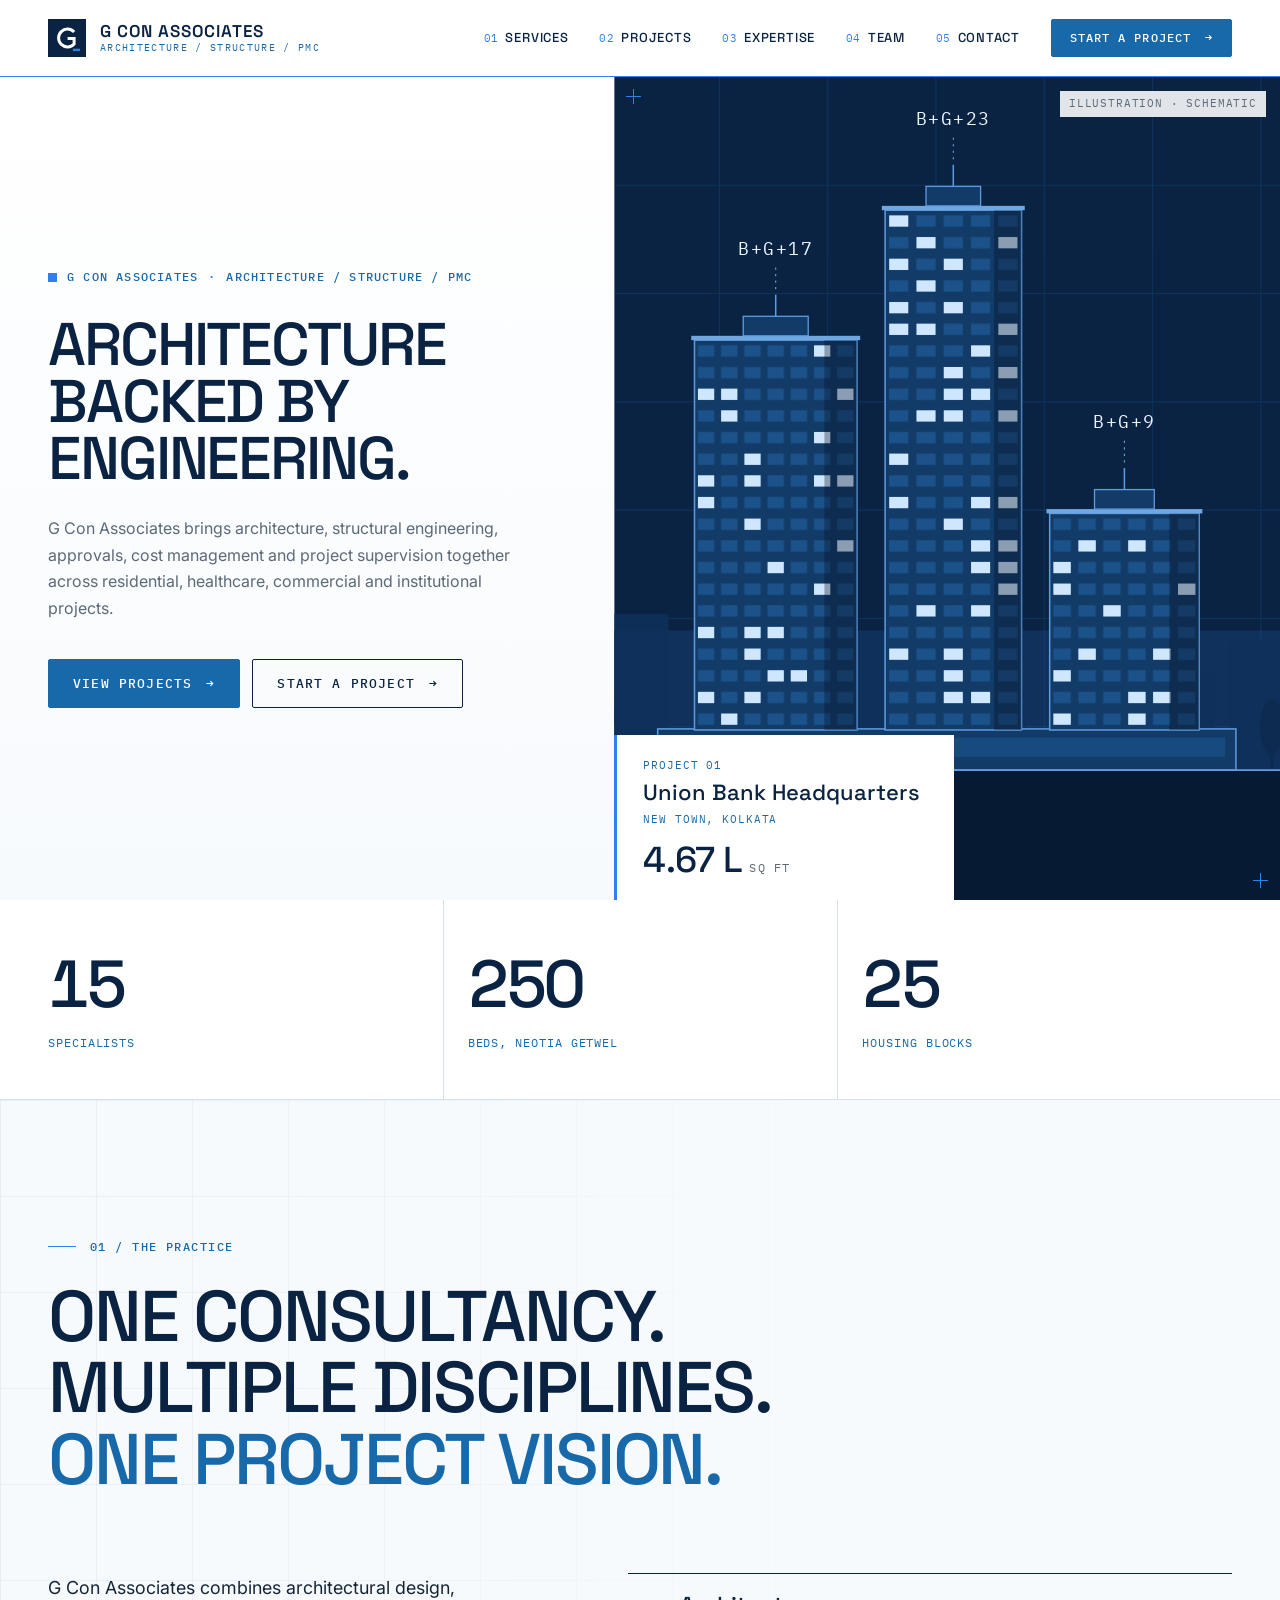
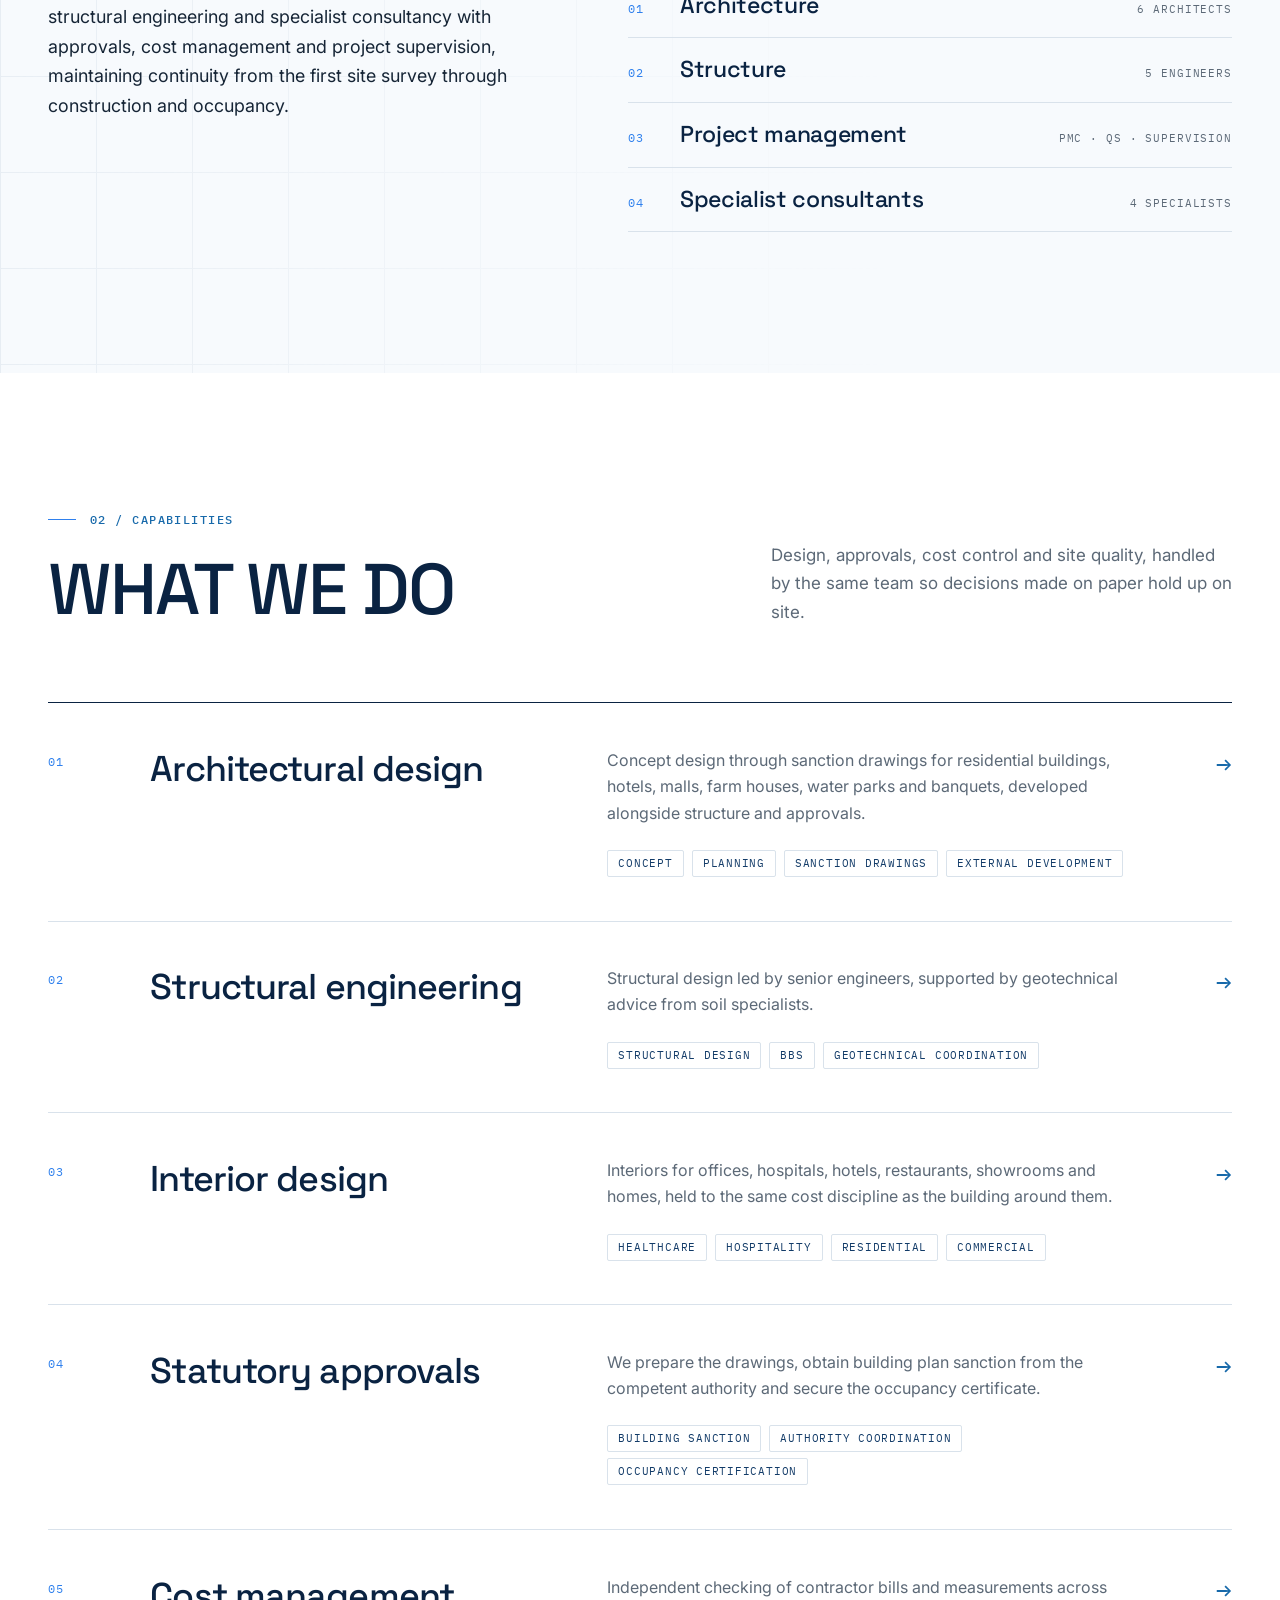
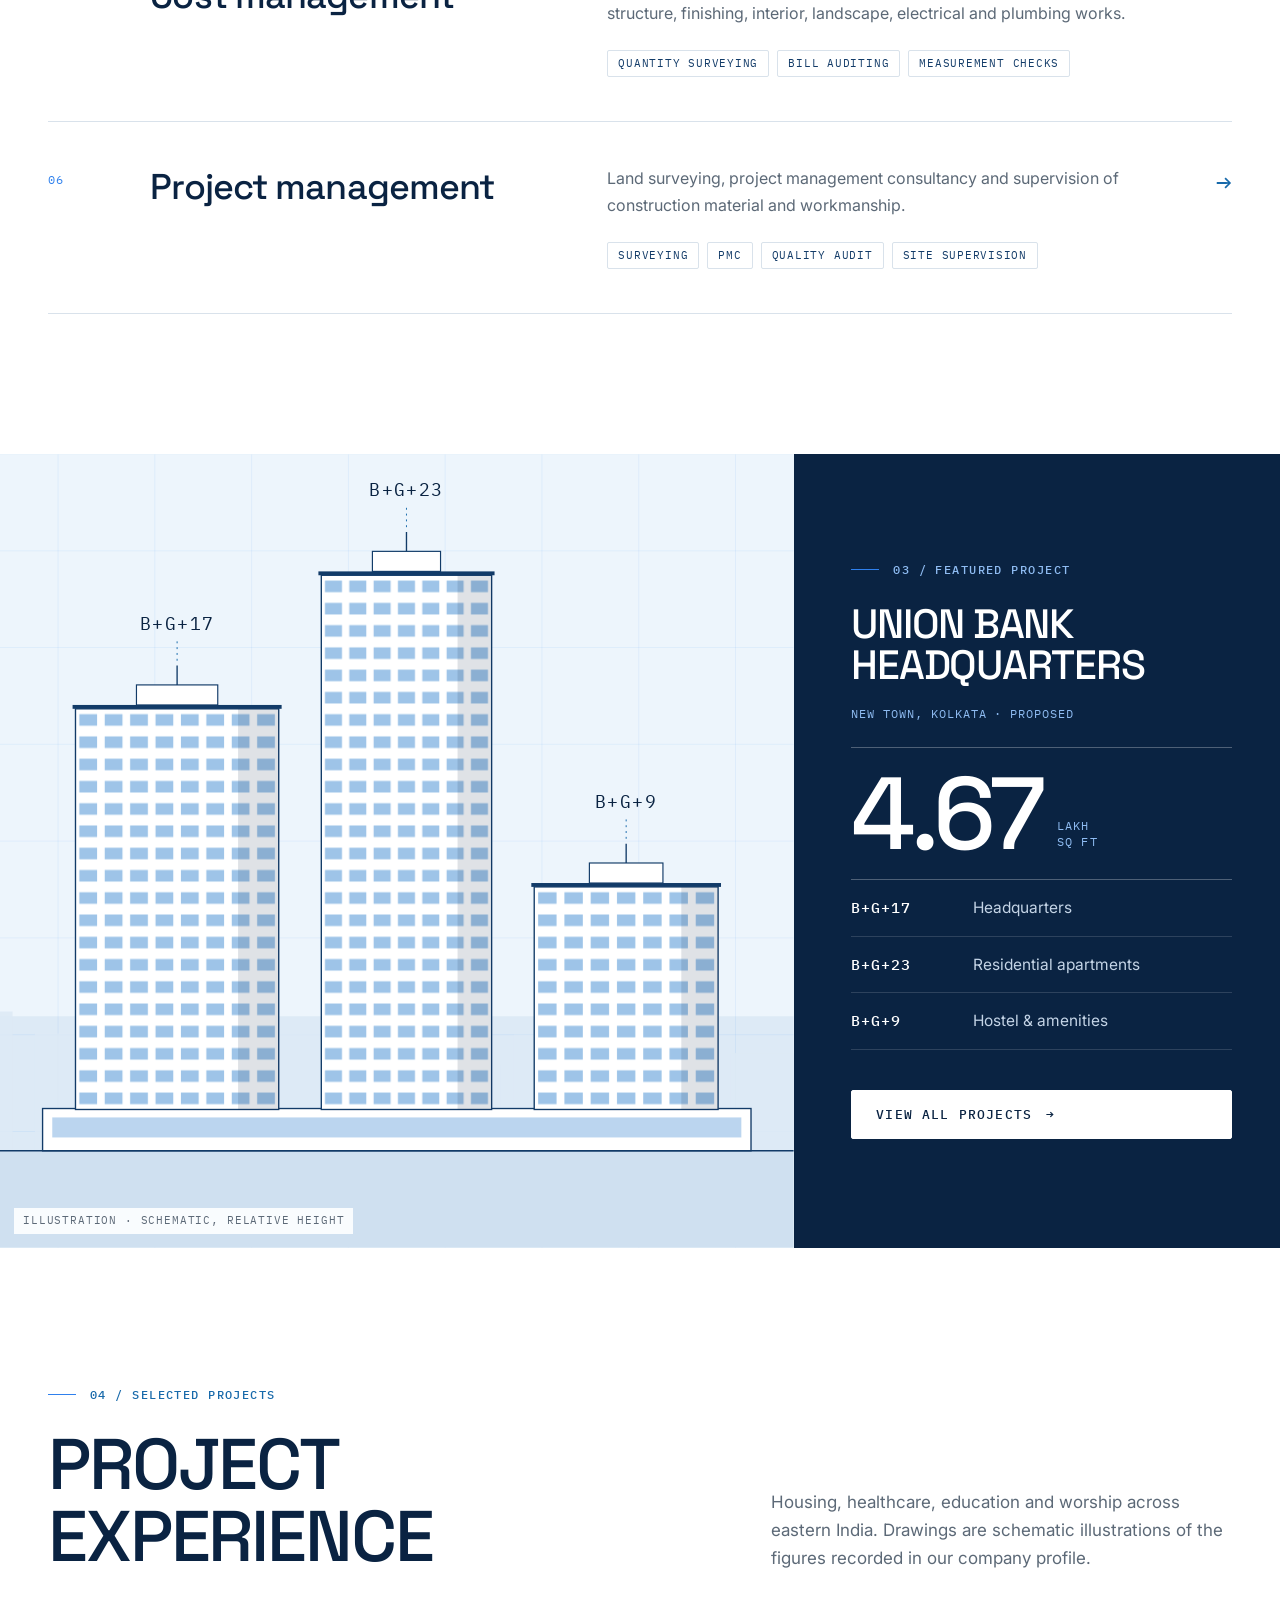
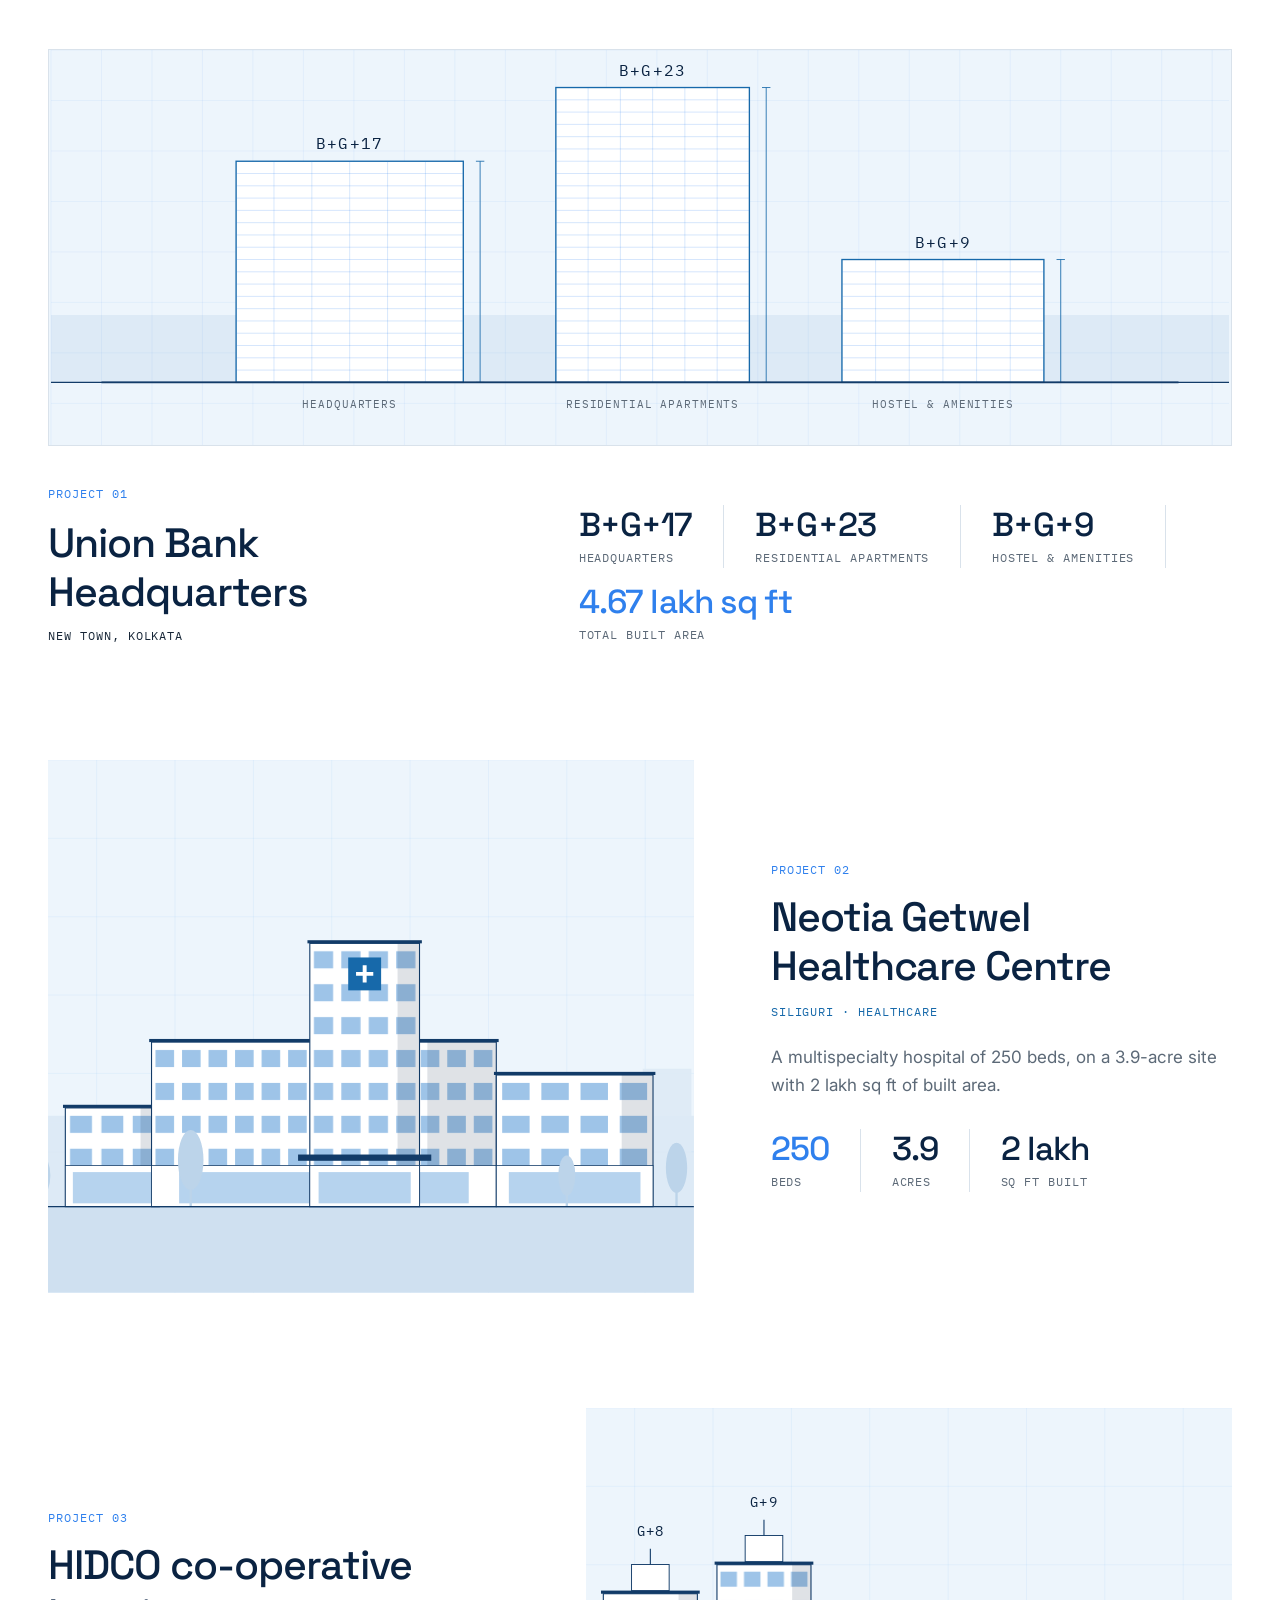
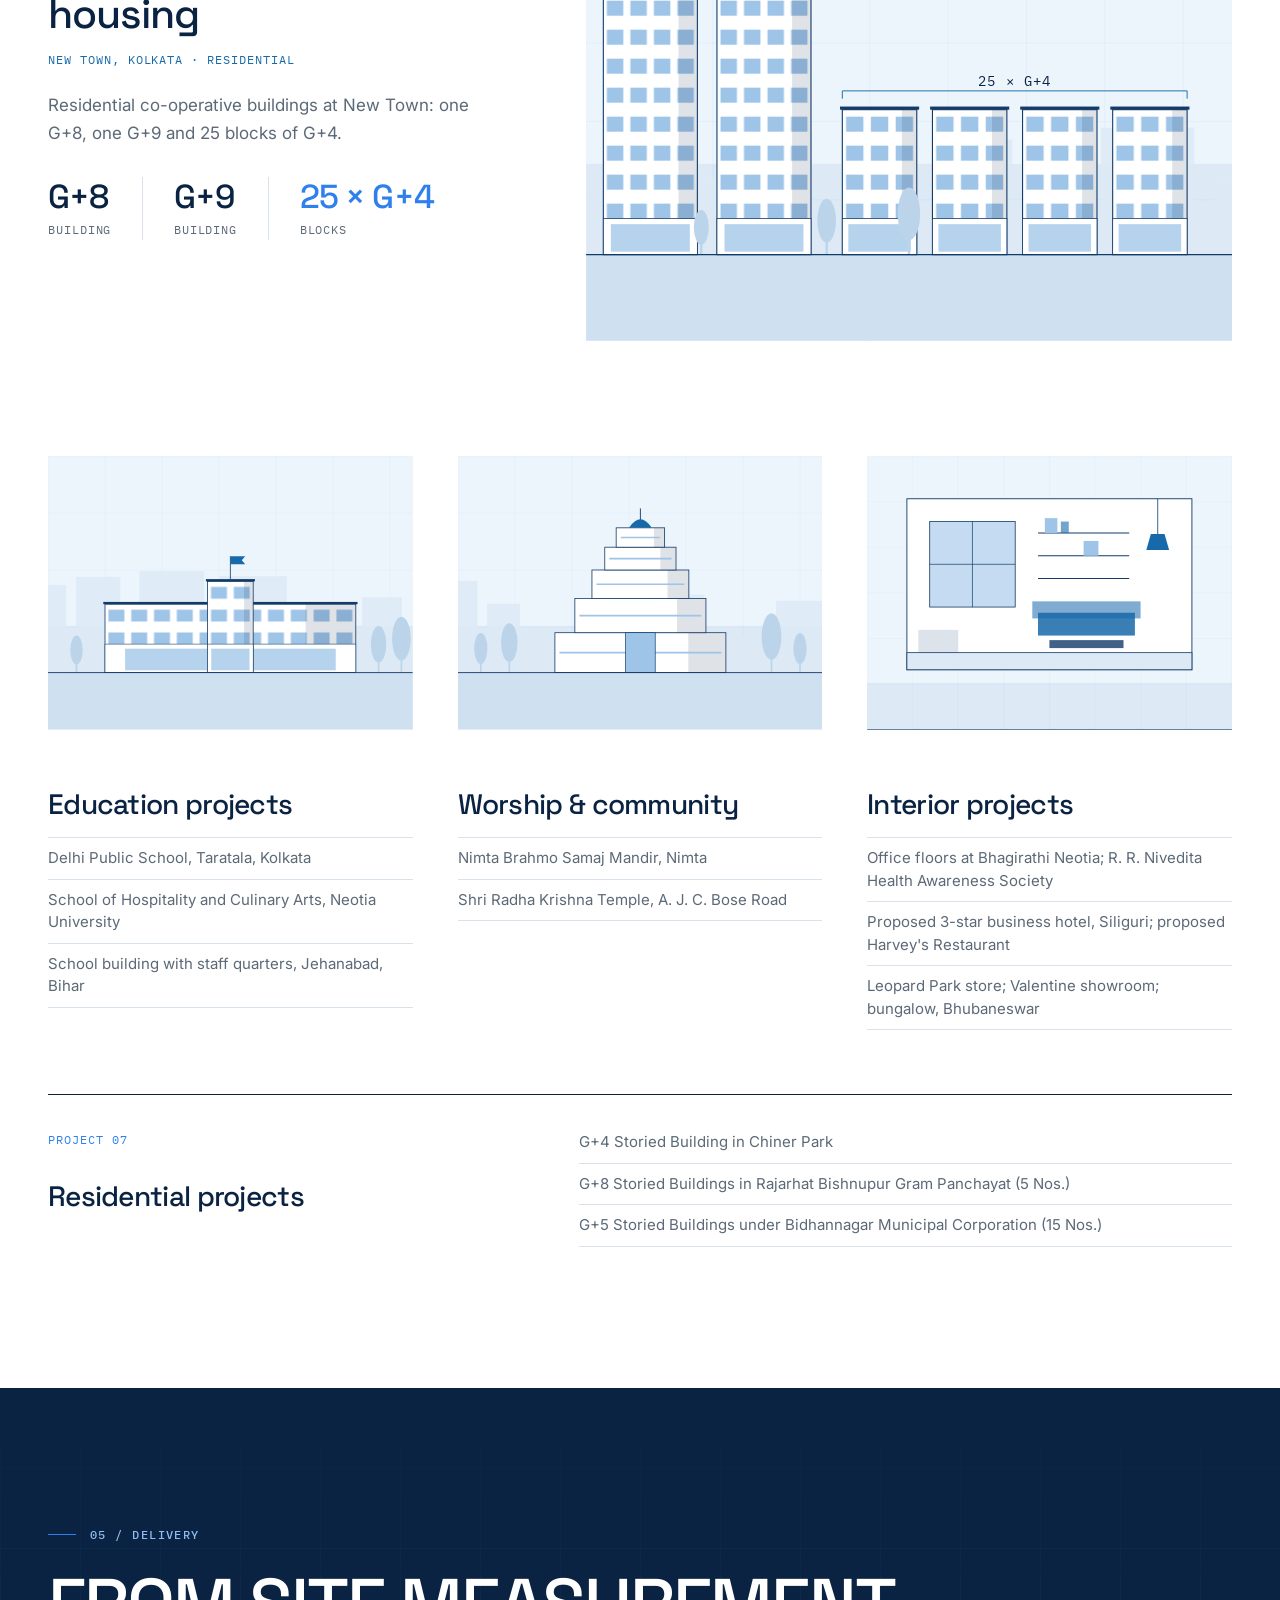
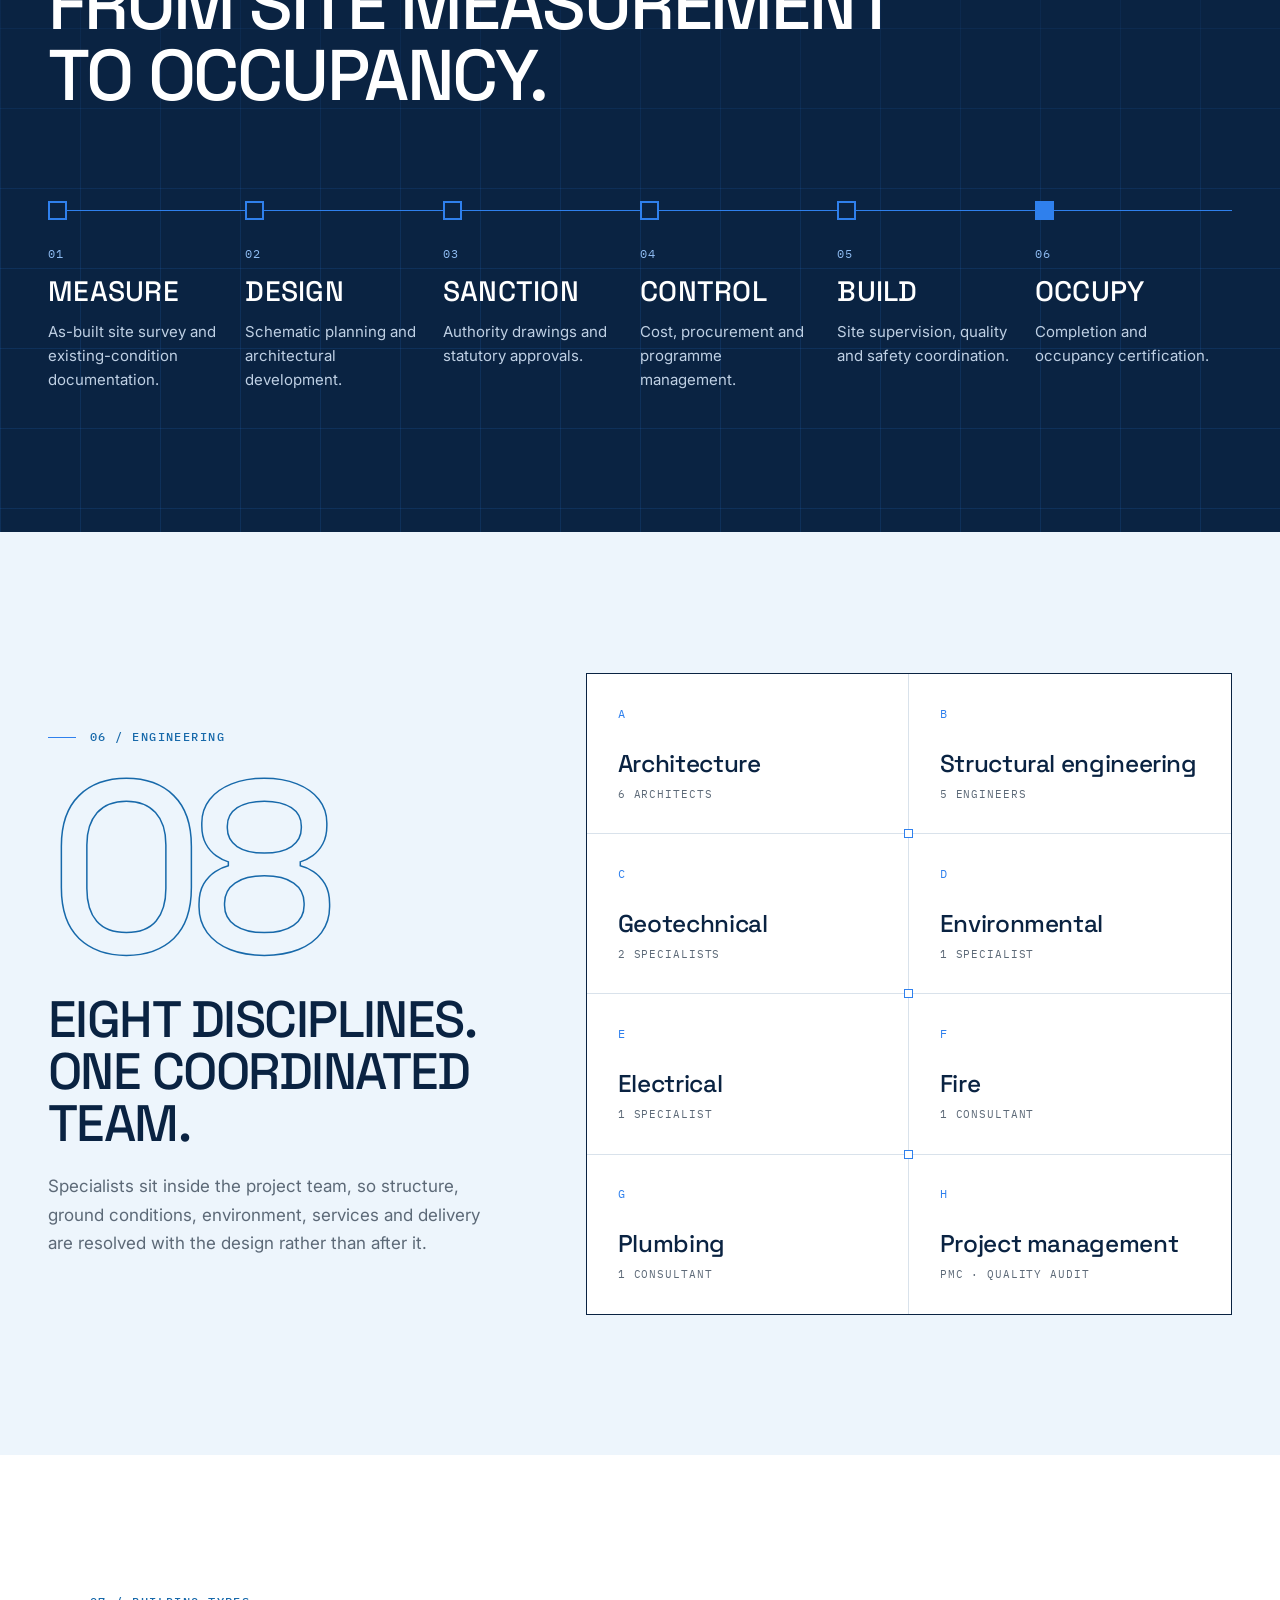
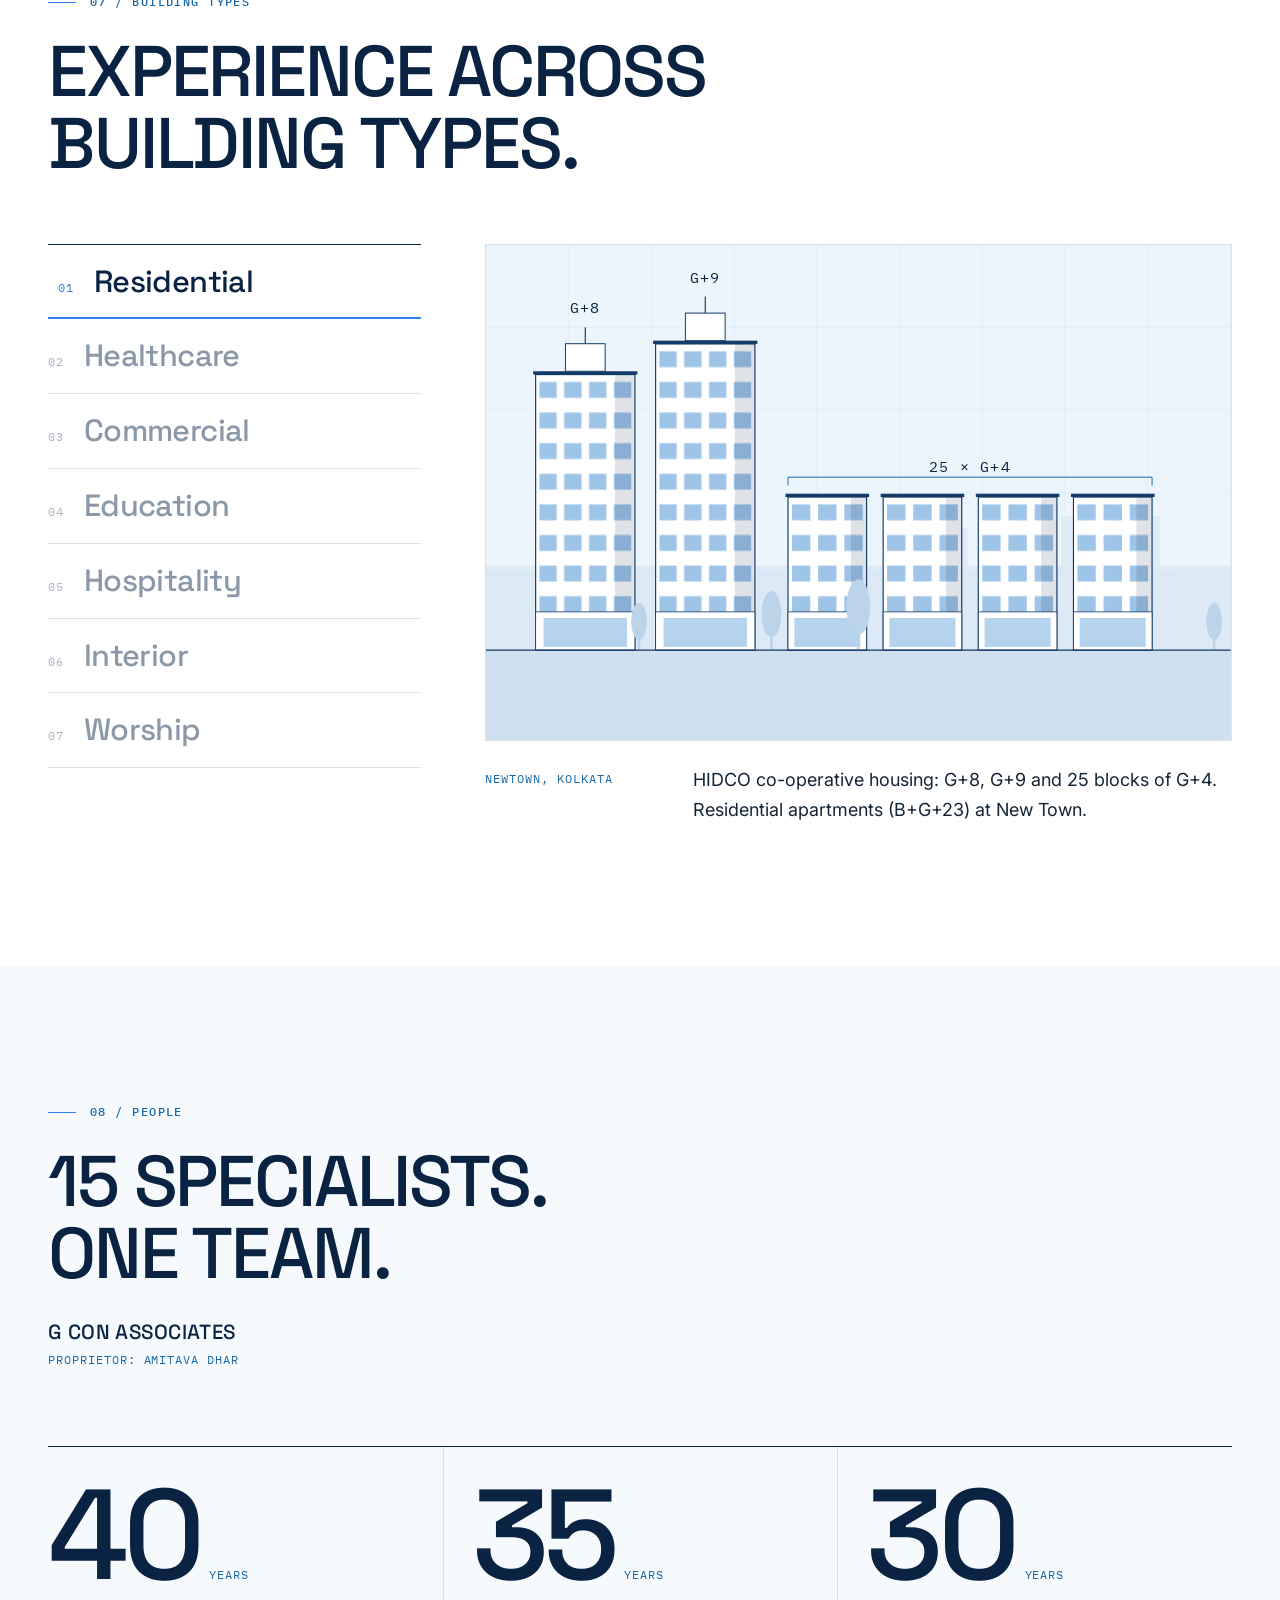
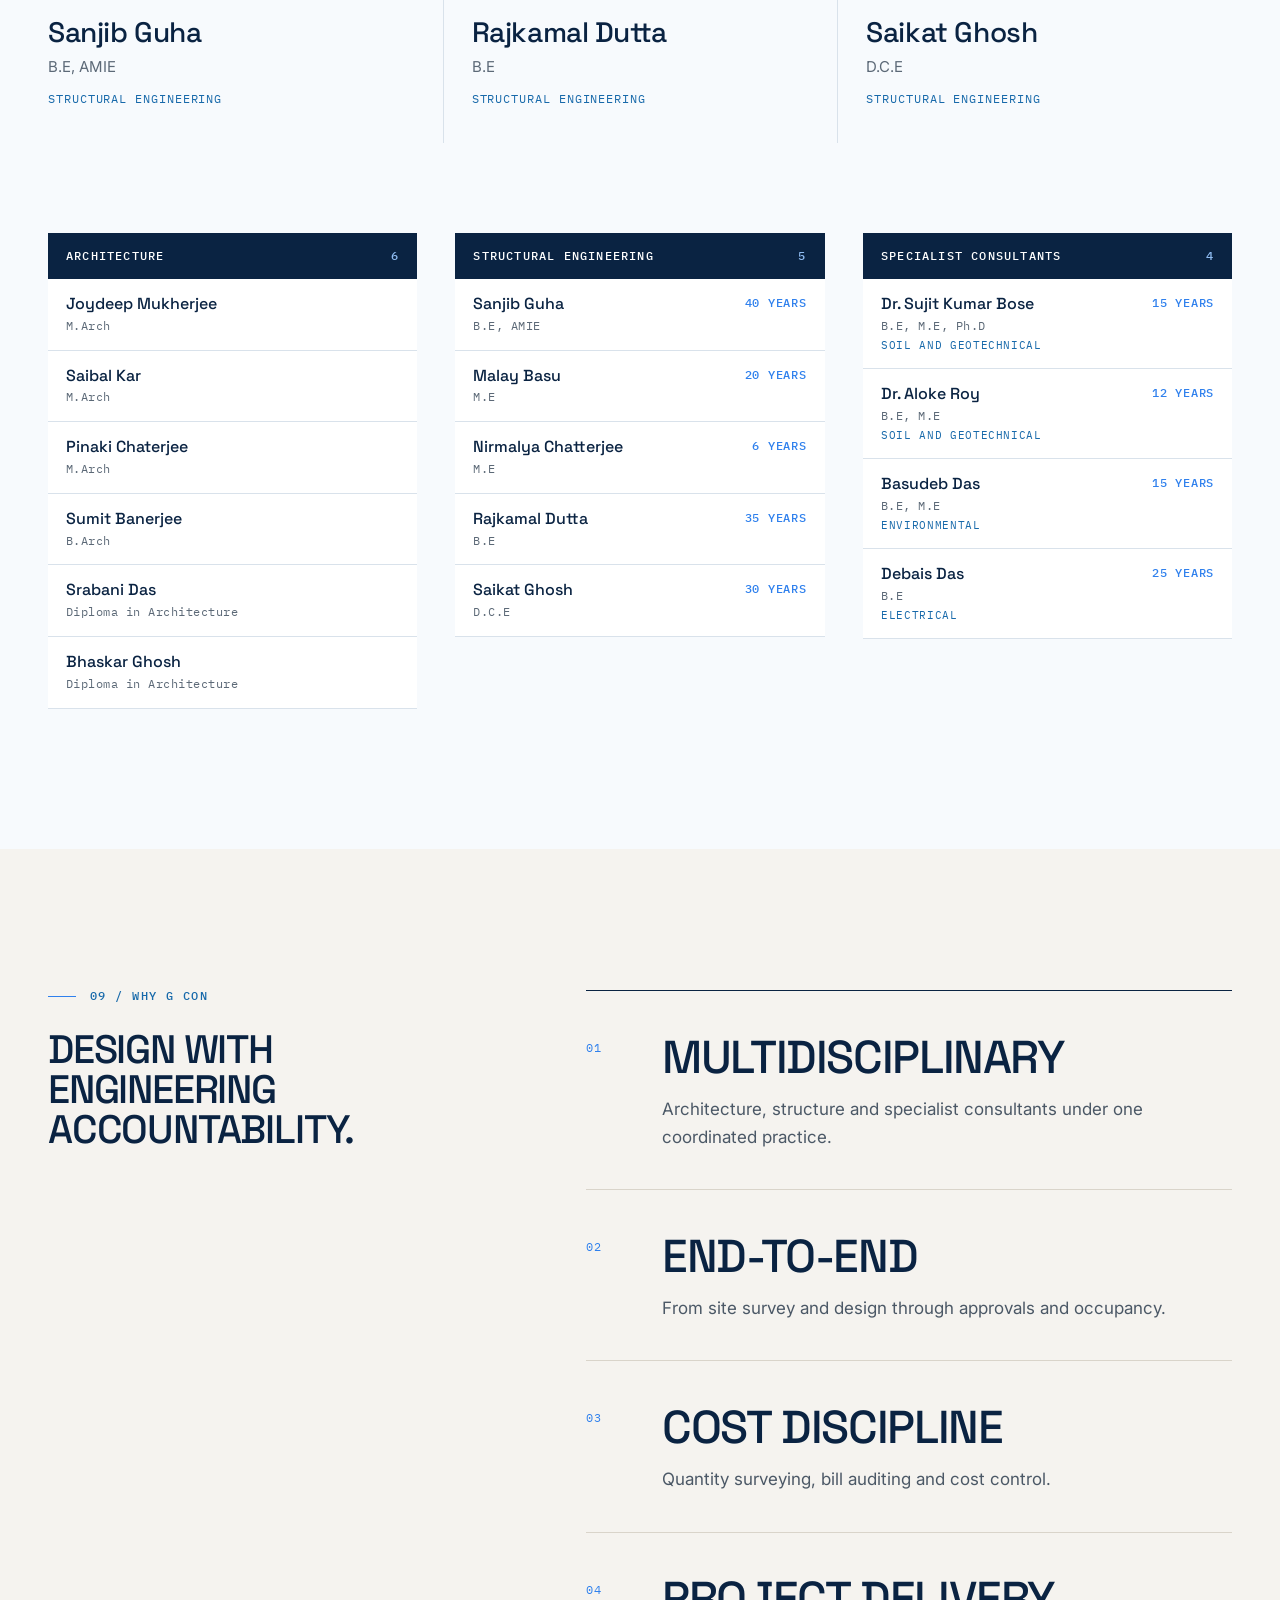
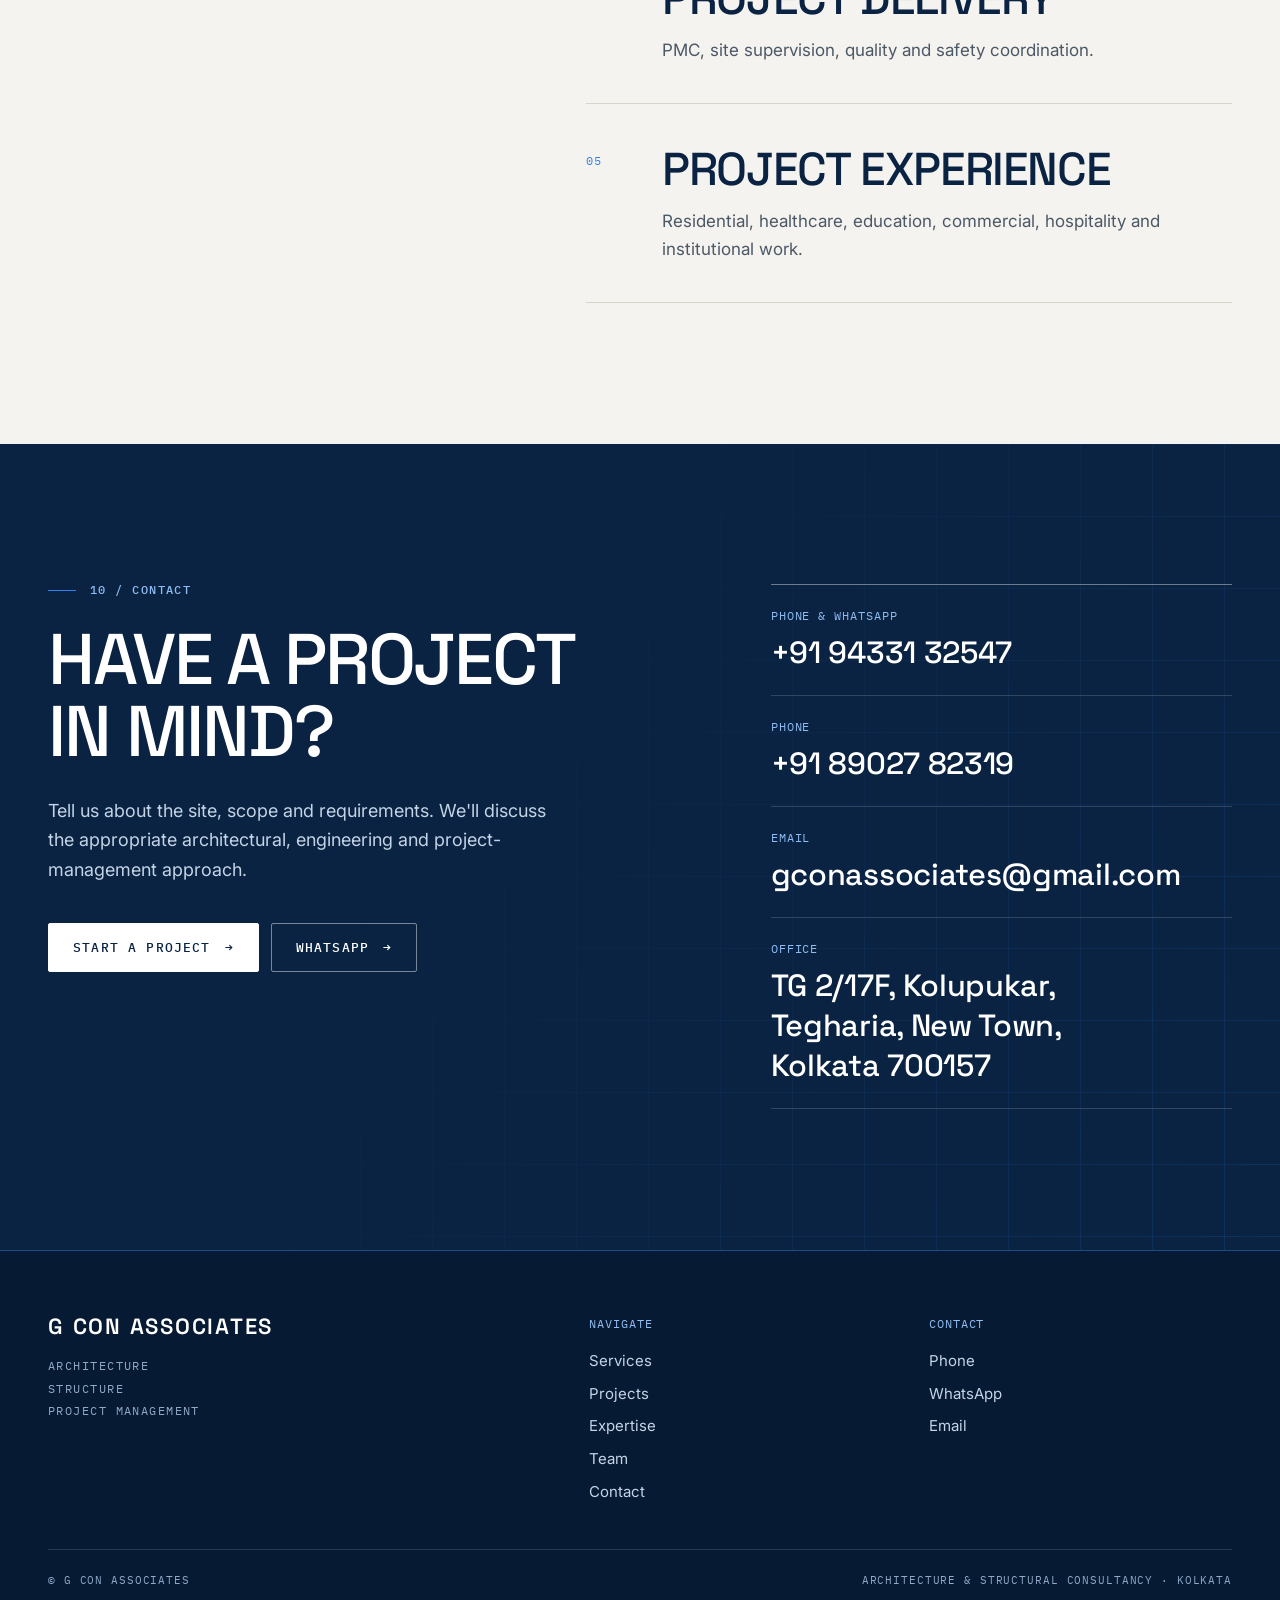
==== commit 5a7f2170: "Polish G Con Associates V2 layout and finalize production version Co-Authored-By: Claude Sonnet 5.5 " ====
--- a/index.html
+++ b/index.html
@@ -91,10 +91,10 @@
     <div class="practice-grid">
       <p class="practice-copy">G Con Associates combines architectural design, structural engineering and specialist consultancy with approvals, cost management and project supervision, maintaining continuity from the first site survey through construction and occupancy.</p>
       <ol class="disc">
-        <li><span class="mono">01</span><h3>Architecture</h3><span class="mono">7 architects</span></li>
-        <li><span class="mono">02</span><h3>Structure</h3><span class="mono">6 engineers</span></li>
+        <li><span class="mono">01</span><h3>Architecture</h3><span class="mono">6 architects</span></li>
+        <li><span class="mono">02</span><h3>Structure</h3><span class="mono">5 engineers</span></li>
         <li><span class="mono">03</span><h3>Project management</h3><span class="mono">PMC · QS · Supervision</span></li>
-        <li><span class="mono">04</span><h3>Specialist consultants</h3><span class="mono">6 associates</span></li>
+        <li><span class="mono">04</span><h3>Specialist consultants</h3><span class="mono">4 specialists</span></li>
       </ol>
     </div>
   </div>
@@ -238,7 +238,7 @@
         </ul>
       </article>
     </div>
-    <div class="pf-trio">
+    <div class="pf-trio pf-solo">
       <article class="pf-s">
         <span class="mono pno">Project 07</span>
         <h3>Residential projects</h3>
@@ -278,8 +278,8 @@
       <p>Specialists sit inside the project team, so structure, ground conditions, environment, services and delivery are resolved with the design rather than after it.</p>
     </div>
     <ul class="matrix">
-      <li><span class="mono">A</span><h3>Architecture</h3><p class="mono">7 architects</p></li>
-      <li><span class="mono">B</span><h3>Structural engineering</h3><p class="mono">6 engineers</p></li>
+      <li><span class="mono">A</span><h3>Architecture</h3><p class="mono">6 architects</p></li>
+      <li><span class="mono">B</span><h3>Structural engineering</h3><p class="mono">5 engineers</p></li>
       <li><span class="mono">C</span><h3>Geotechnical</h3><p class="mono">2 specialists</p></li>
       <li><span class="mono">D</span><h3>Environmental</h3><p class="mono">1 specialist</p></li>
       <li><span class="mono">E</span><h3>Electrical</h3><p class="mono">1 specialist</p></li>
--- a/styles.css
+++ b/styles.css
@@ -186,7 +186,13 @@
 .ov-panel p{margin-top:22px;color:var(--muted);font-size:15px;max-width:48ch}
 /* 05-07 trio */
 .pf-trio{display:grid;grid-template-columns:repeat(3,1fr);gap:clamp(24px,3.5vw,56px);margin-bottom:0}
-.pf-trio+.pf-trio{margin-top:clamp(24px,3.5vw,56px)}
+.pf-trio+.pf-trio{margin-top:clamp(40px,5vw,72px)}
+.pf-solo{display:block}
+.pf-solo .pf-s{display:grid;grid-template-columns:minmax(0,5fr) minmax(0,7fr);gap:0 clamp(32px,5vw,80px);align-items:start;border-top:1px solid var(--navy);padding-top:clamp(24px,3vw,36px)}
+.pf-solo .pno,.pf-solo h3{grid-column:1}
+.pf-solo h3{margin-bottom:0}
+.pf-solo .plain{grid-column:2;grid-row:1/span 2}
+.pf-solo .plain li:first-child{border-top:0;padding-top:0}
 .pf-s figure{aspect-ratio:4/3;margin-bottom:26px}
 .pf-s h3{font-size:clamp(22px,2.2vw,30px);margin-bottom:16px}
 .plain li{font-size:15px;color:var(--muted);padding:9px 0;border-top:1px solid var(--line);line-height:1.5}
@@ -244,6 +250,7 @@
 @keyframes fade{from{opacity:0;transform:scale(1.03)}to{opacity:1;transform:none}}
 .bt-info{display:grid;grid-template-columns:minmax(0,3fr) minmax(0,9fr);gap:12px 28px;padding-top:24px;border-top:0}
 .bt-info .mono{color:var(--blue);padding-top:5px}
+.bt-info .mono:only-child{grid-column:1/-1}
 .bt-info .mono+p{font-size:18px;color:var(--ink);max-width:56ch}
 .bt-pane[hidden]{display:none}
 
@@ -313,13 +320,12 @@
 /* ---------- responsive ---------- */
 @media (max-width:1180px){
   .menu a:not(.btn) i{display:none}
-  .cred-grid{grid-template-columns:repeat(3,1fr)}
-  .cred-grid li:nth-child(4){padding-left:0;border-left:0}
-  .cred-grid li:nth-child(n+4){border-top:1px solid var(--line)}
   .steps{grid-template-columns:repeat(3,1fr);row-gap:56px}
   .steps::before{display:none}
   .steps li{border-top:1px solid var(--bright);padding-top:44px}
   .reg-table{grid-template-columns:1fr 1fr}
+  .grp:last-child{grid-column:1/-1}
+  .grp:last-child ul{display:grid;grid-template-columns:1fr 1fr}
 }
 @media (max-width:980px){
   .sec-top,.practice-grid,.pf-meta,.exp-grid,.contact-grid,.why-grid{grid-template-columns:1fr}
@@ -334,6 +340,10 @@
   .pf-split.rev figure{order:0}
   .pf-trio{grid-template-columns:1fr 1fr}
   .pf-trio .pf-s:last-child{grid-column:1/-1}
+  .pf-solo .pf-s{grid-template-columns:1fr}
+  .pf-solo .pno,.pf-solo h3,.pf-solo .plain{grid-column:1}
+  .pf-solo .plain{grid-row:auto}
+  .pf-solo h3{margin-bottom:16px}
   .svc{grid-template-columns:48px 1fr 40px}
   .svc>p,.tags{grid-column:2}
   .svc .arr{grid-column:3}
@@ -378,11 +388,11 @@
   .spec-tag b{font-size:19px}
   .spec-big{font-size:28px;margin-top:8px}
   .corner{display:none}
-  .cred-grid{grid-template-columns:1fr 1fr}
-  .cred-grid li,.cred-grid li:first-child{padding:28px 14px 26px 0;border-left:0;border-top:1px solid var(--line)}
-  .cred-grid li:nth-child(-n+2){border-top:0}
-  .cred-grid li:nth-child(even){padding-left:18px;border-left:1px solid var(--line)}
-  .cred-grid li:last-child{grid-column:1/-1;border-left:0;padding-left:0}
+  .cred-grid{grid-template-columns:1fr}
+  .cred-grid li,.cred-grid li:first-child{display:flex;align-items:baseline;gap:6px 20px;padding:22px 0;border-left:0}
+  .cred-grid li+li{border-top:1px solid var(--line)}
+  .cred-grid .num{min-width:2.4ch}
+  .cred-grid .mono{margin-top:0}
   .disc li{grid-template-columns:34px 1fr}
   .disc li .mono:last-child{grid-column:2}
   .svc{grid-template-columns:36px 1fr 28px;padding:26px 0}
@@ -408,6 +418,7 @@
   .bt-info{grid-template-columns:1fr}
   .bt-info .mono{padding-top:0}
   .reg-table{grid-template-columns:1fr}
+  .grp:last-child ul{display:block}
   .why-list li{grid-template-columns:40px 1fr}
   .foot-grid{grid-template-columns:1fr}
   .foot-base{flex-direction:column}
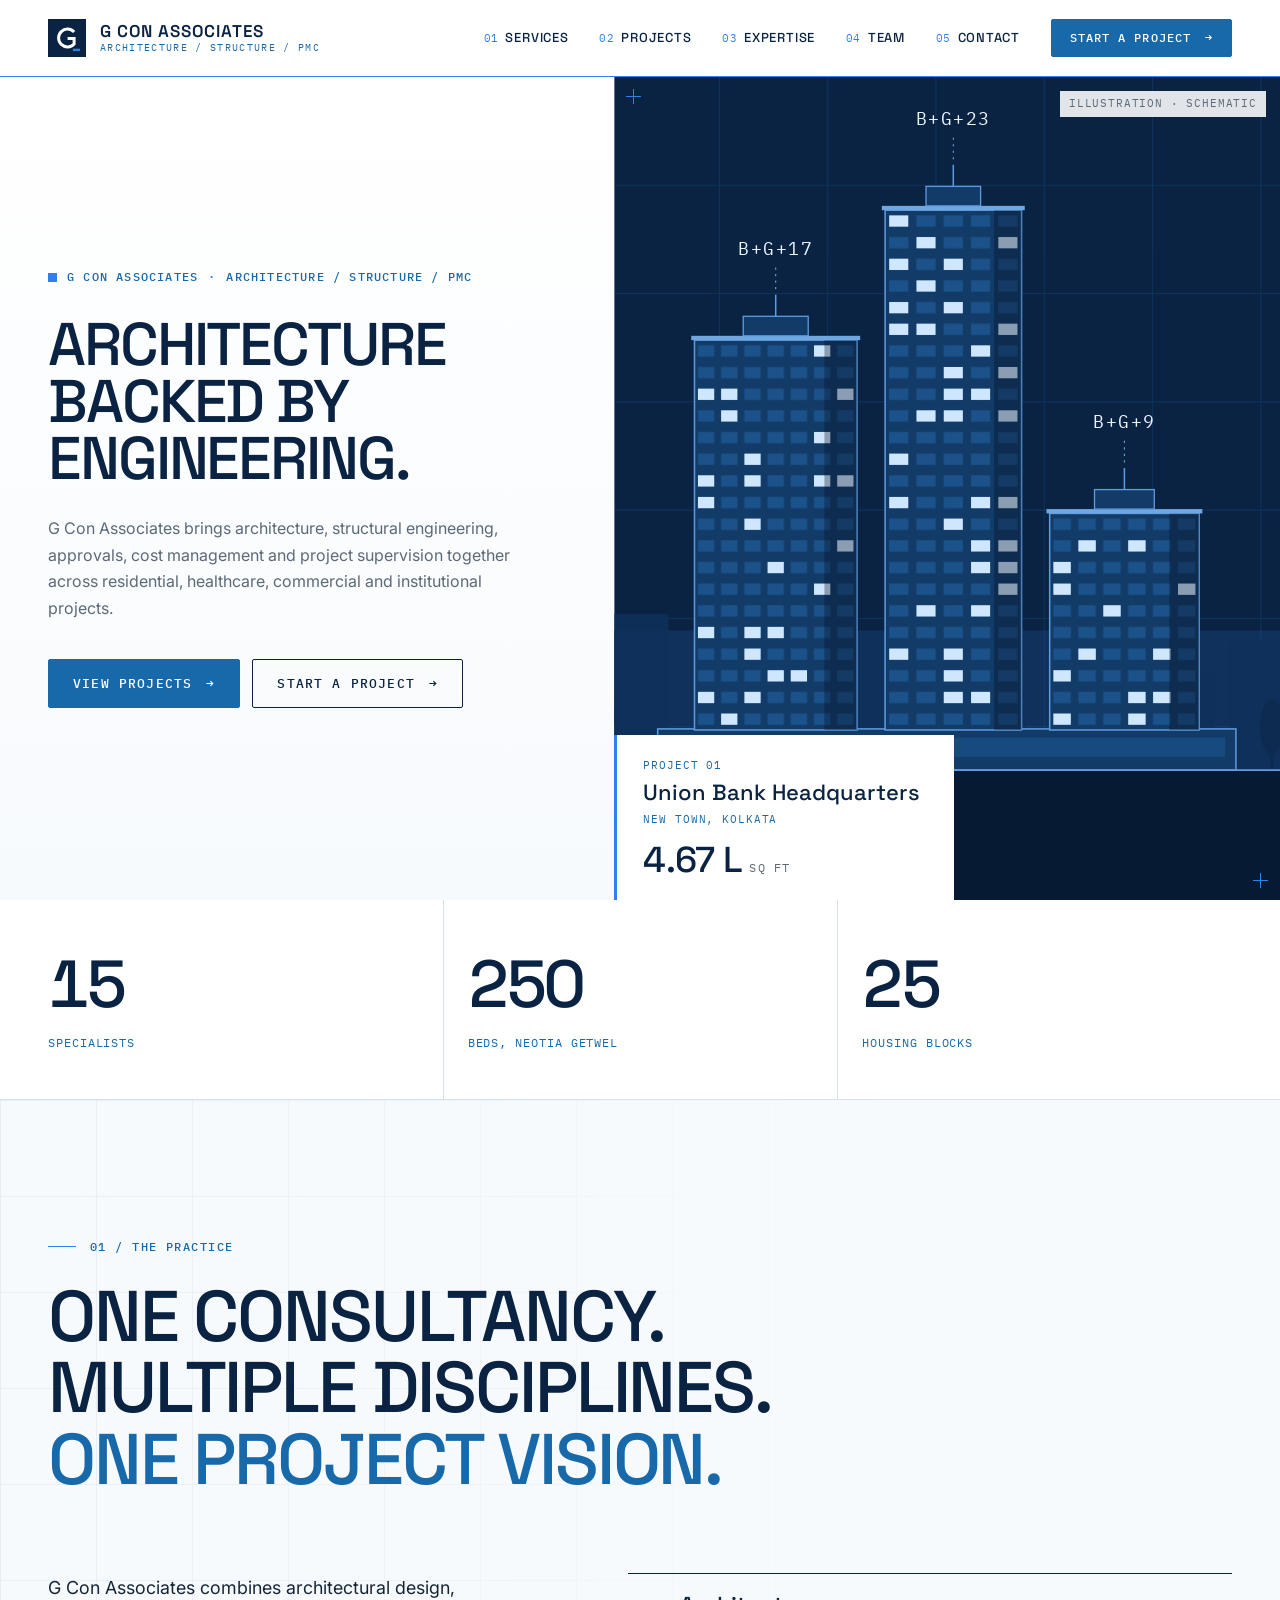
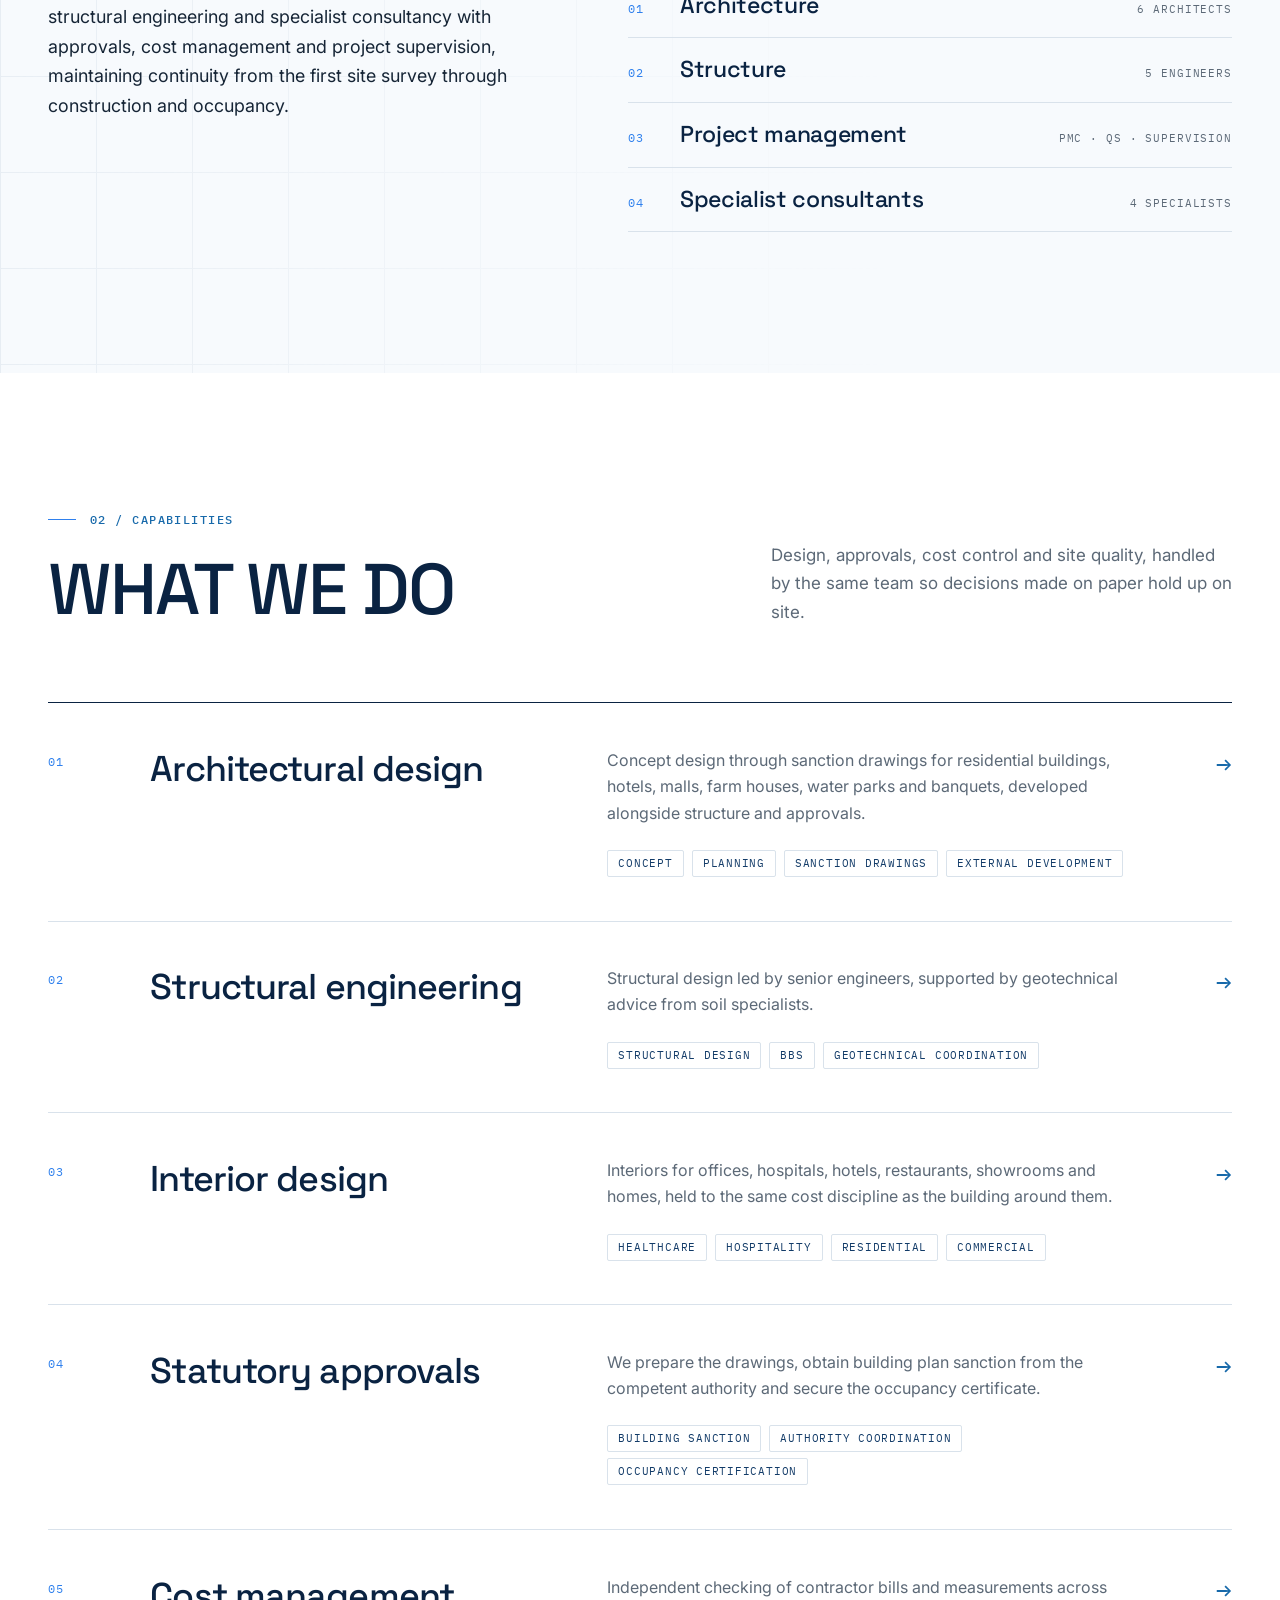
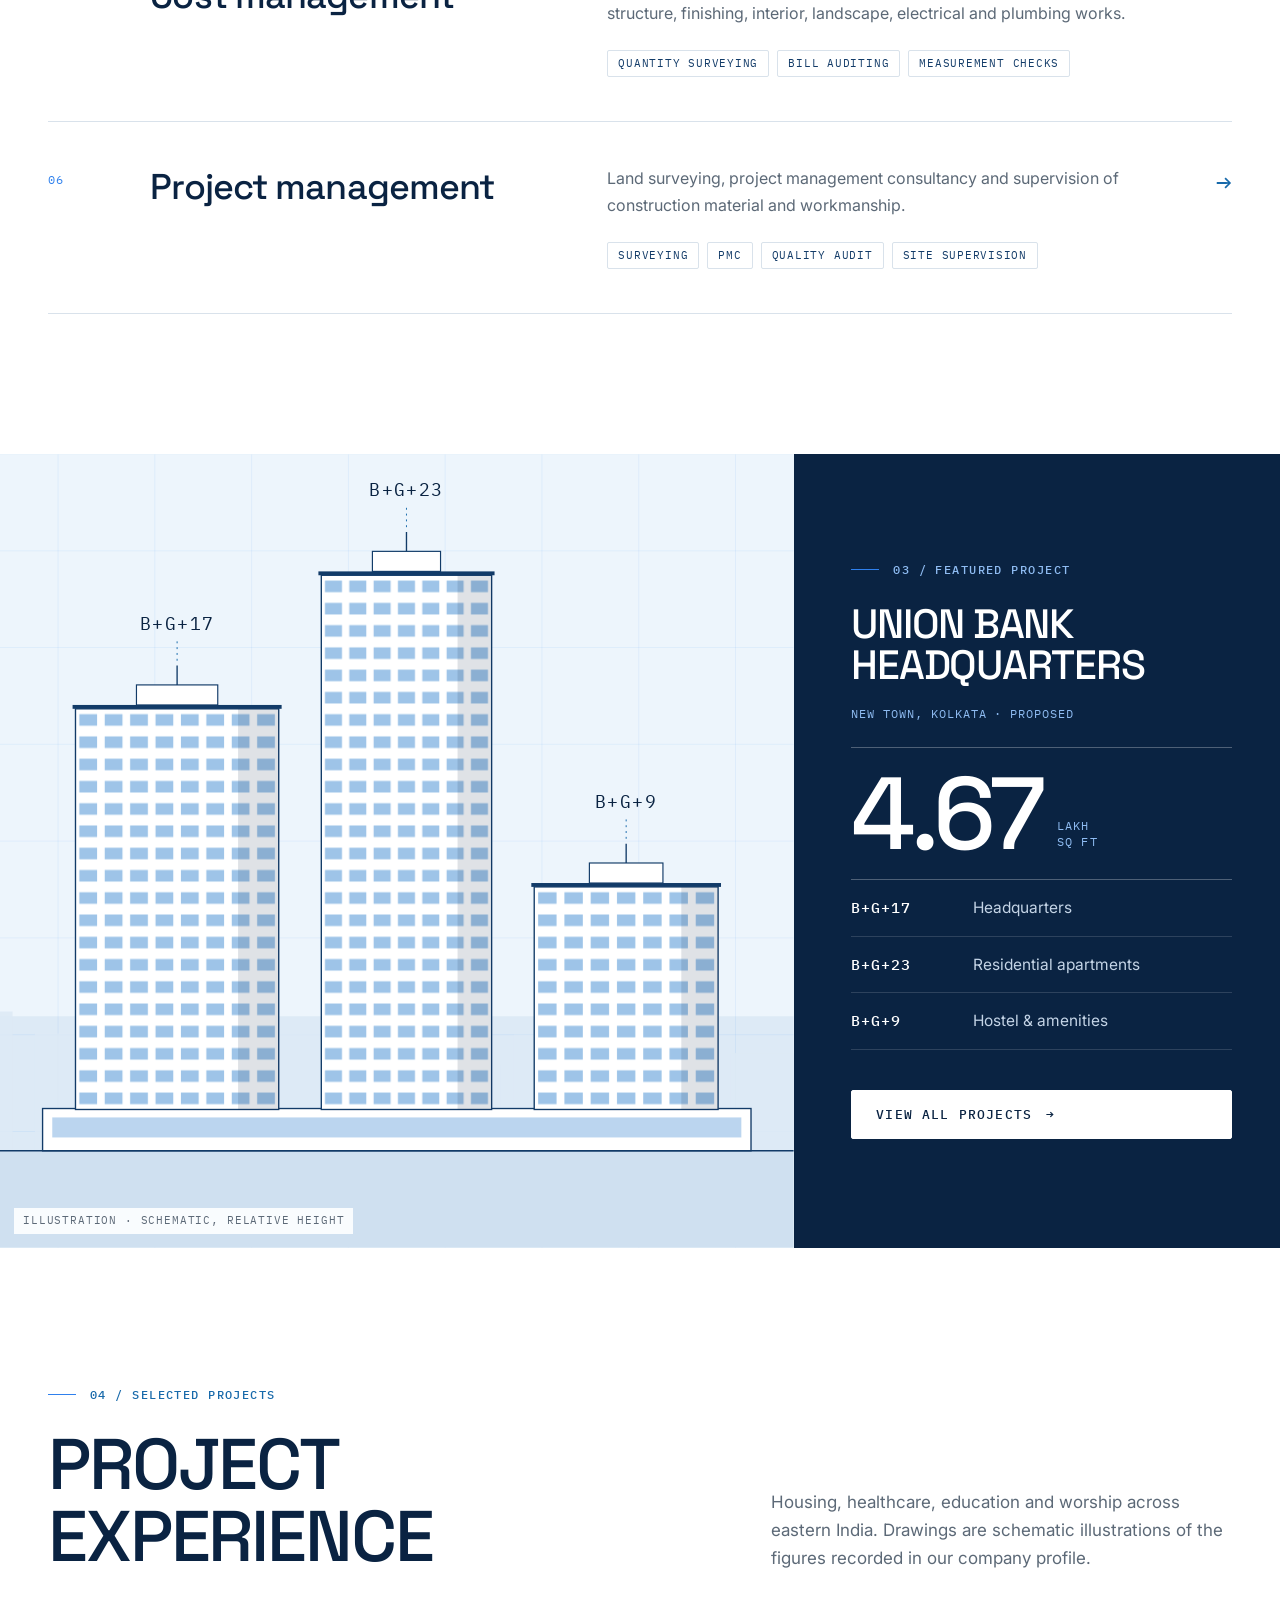
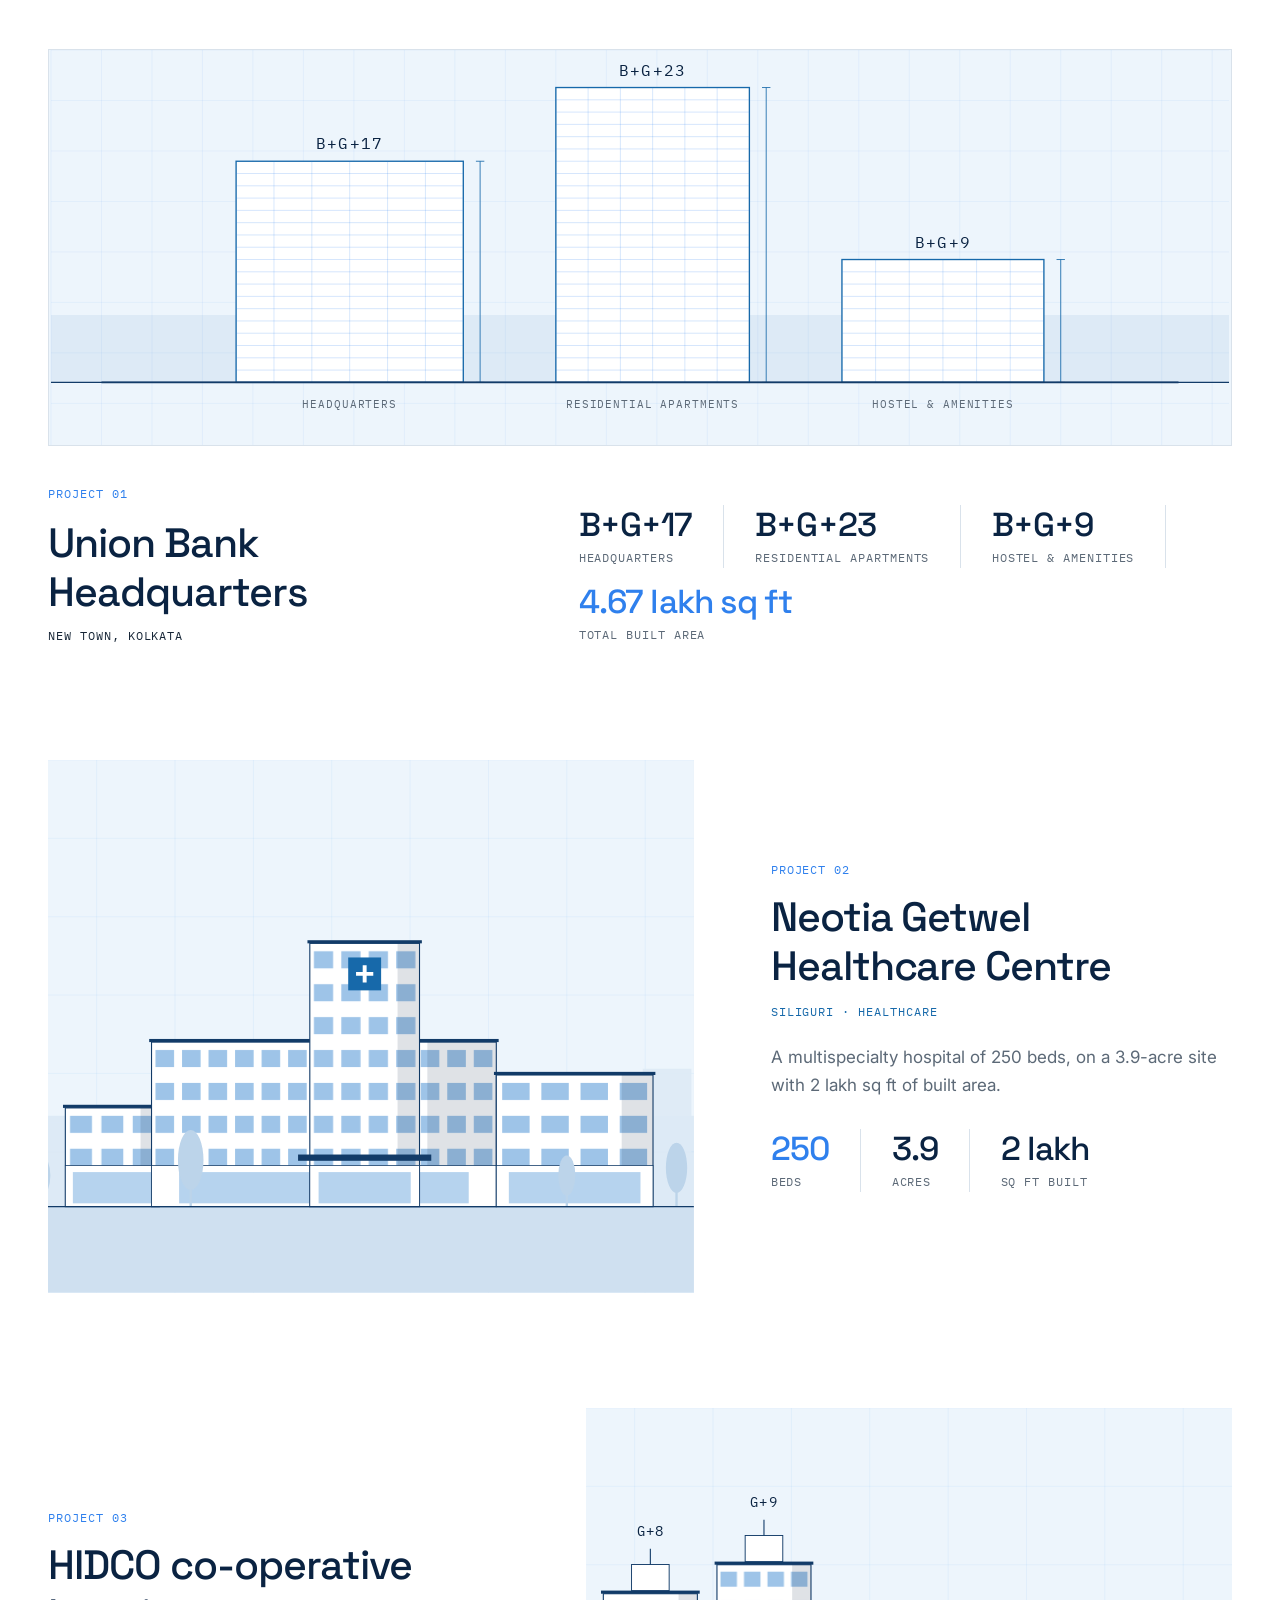
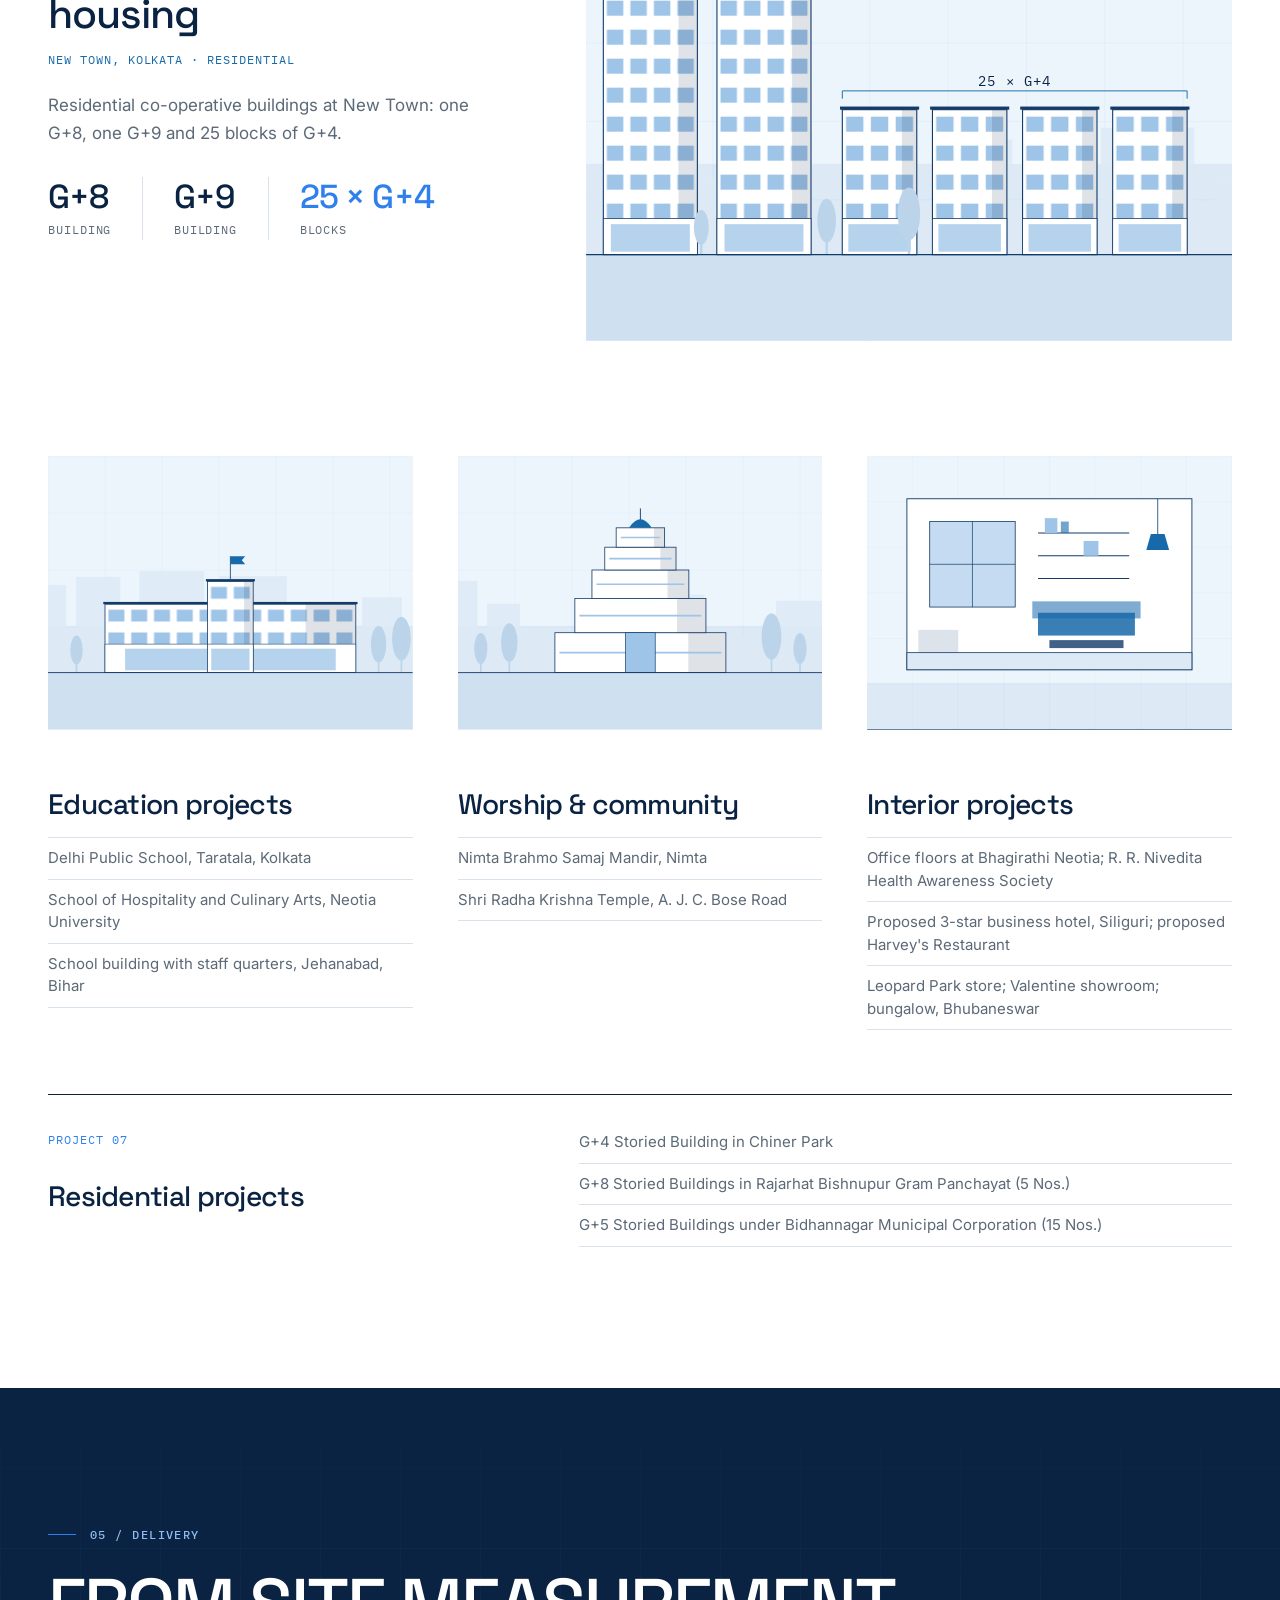
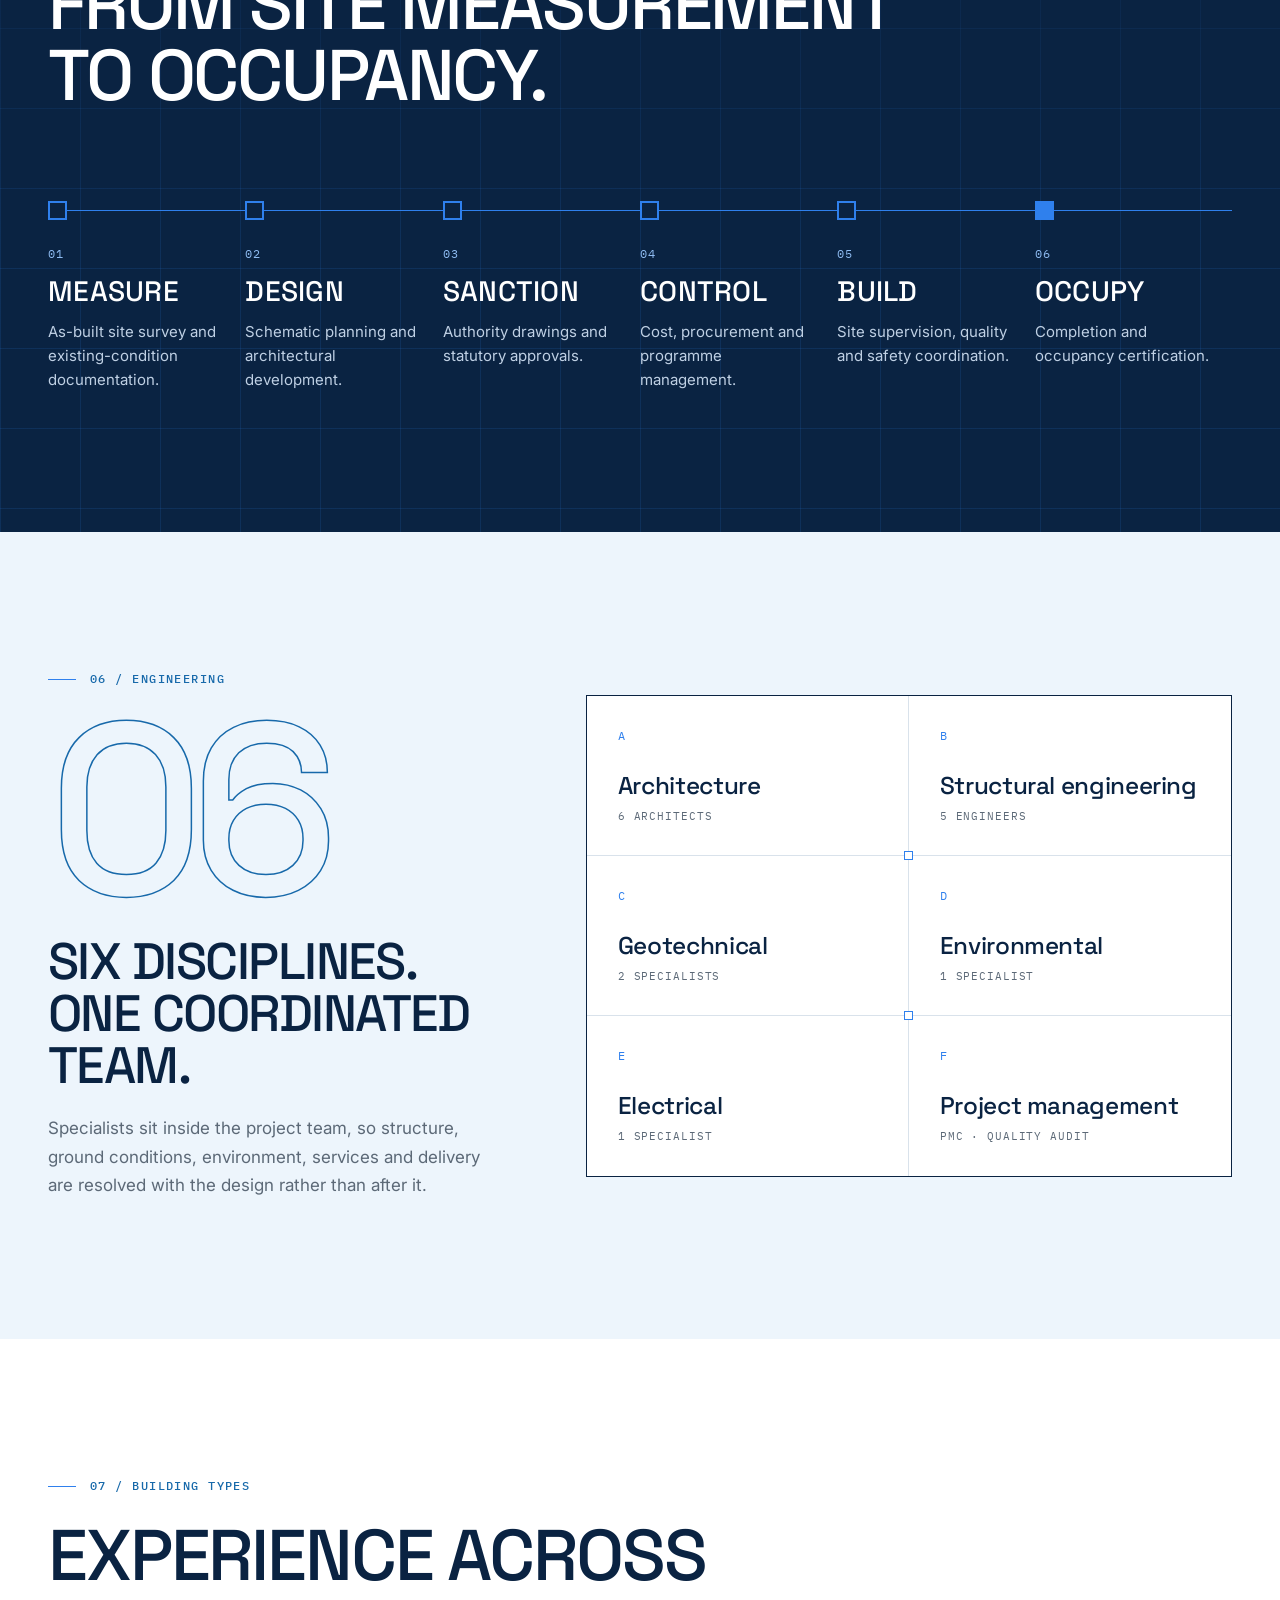
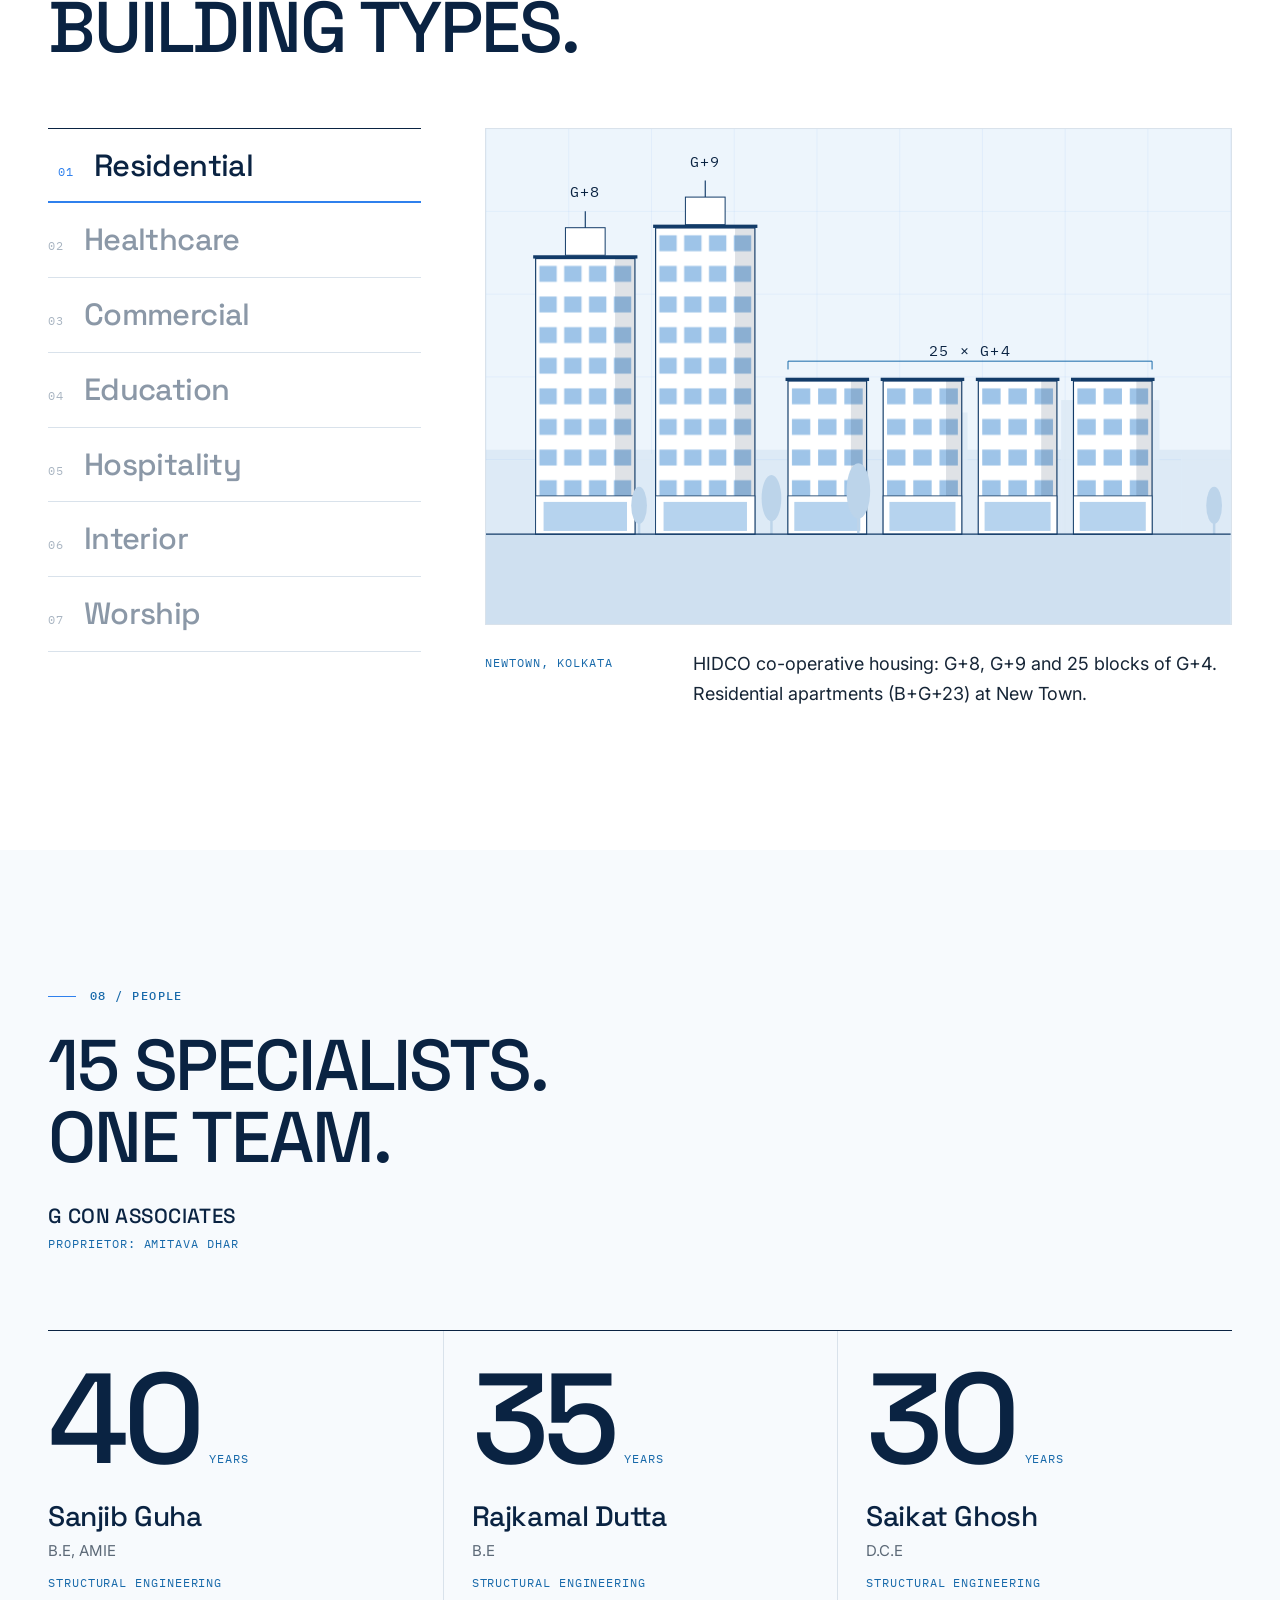
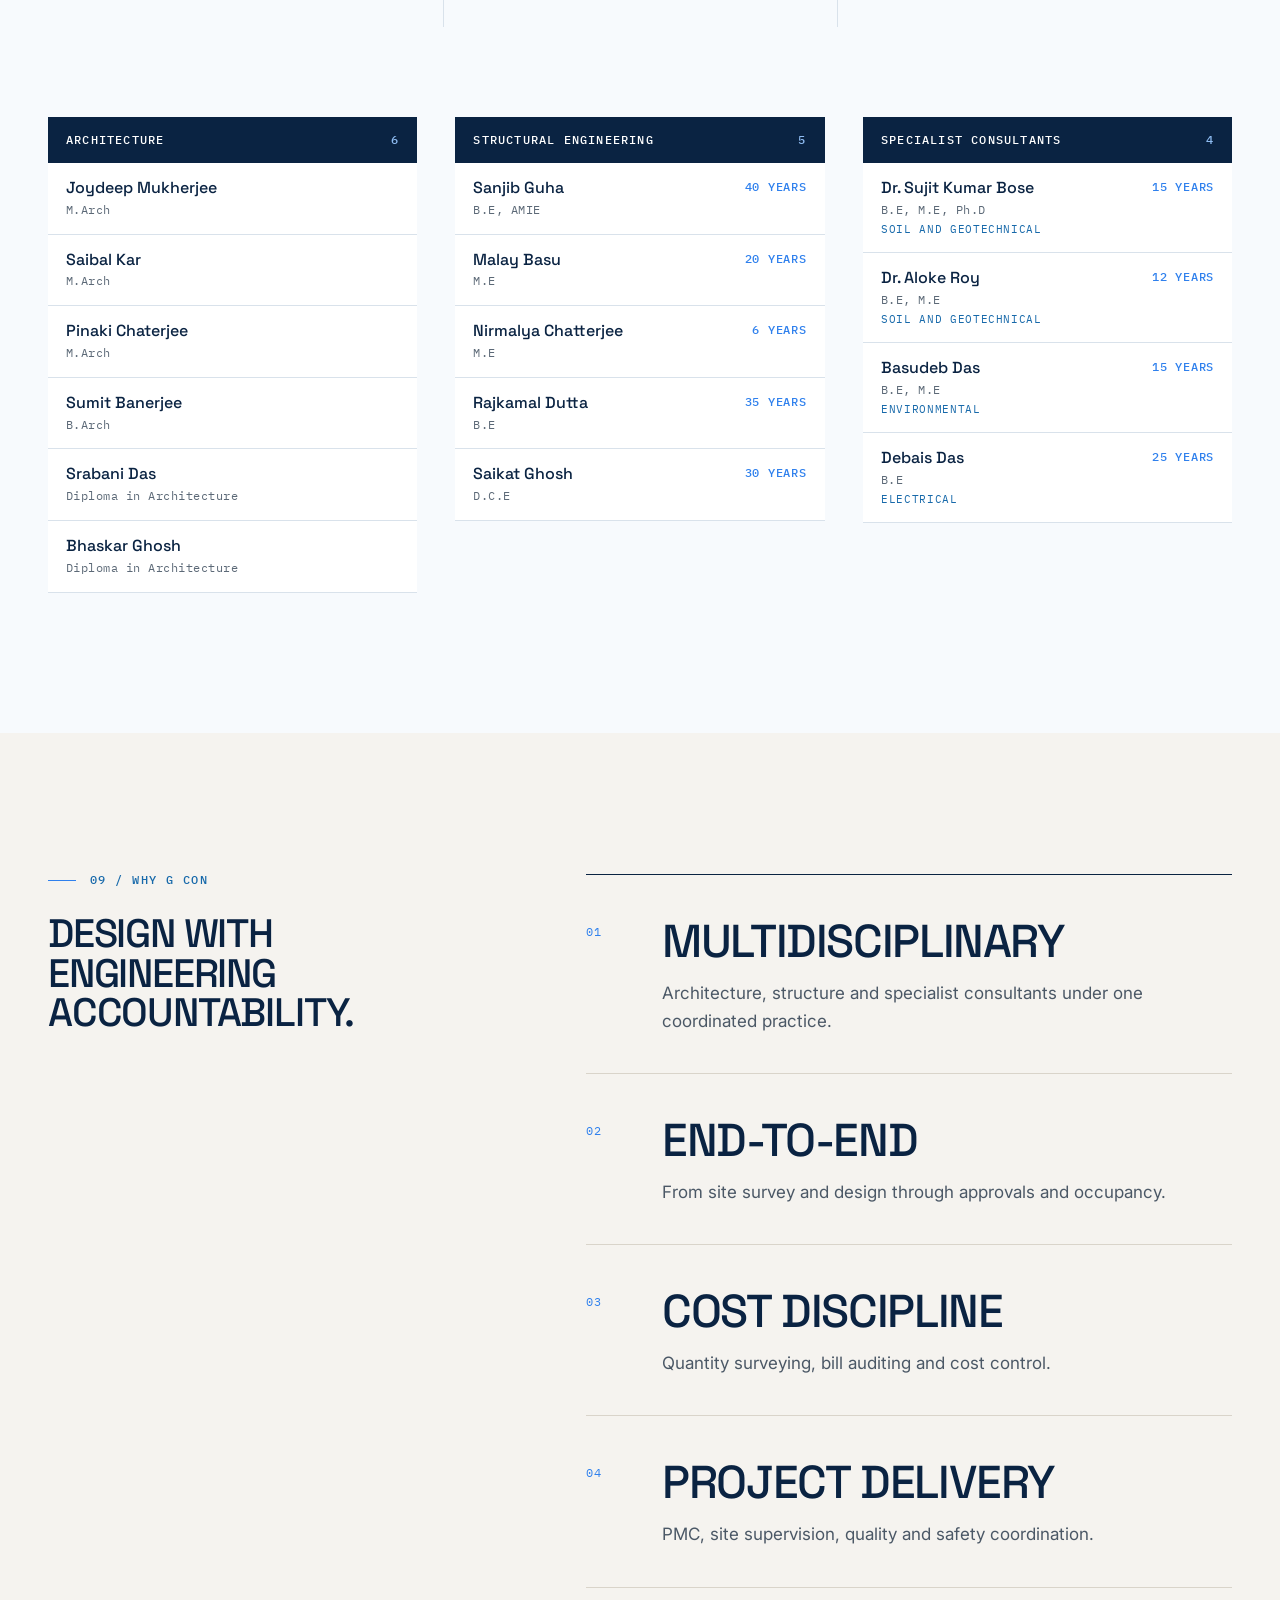
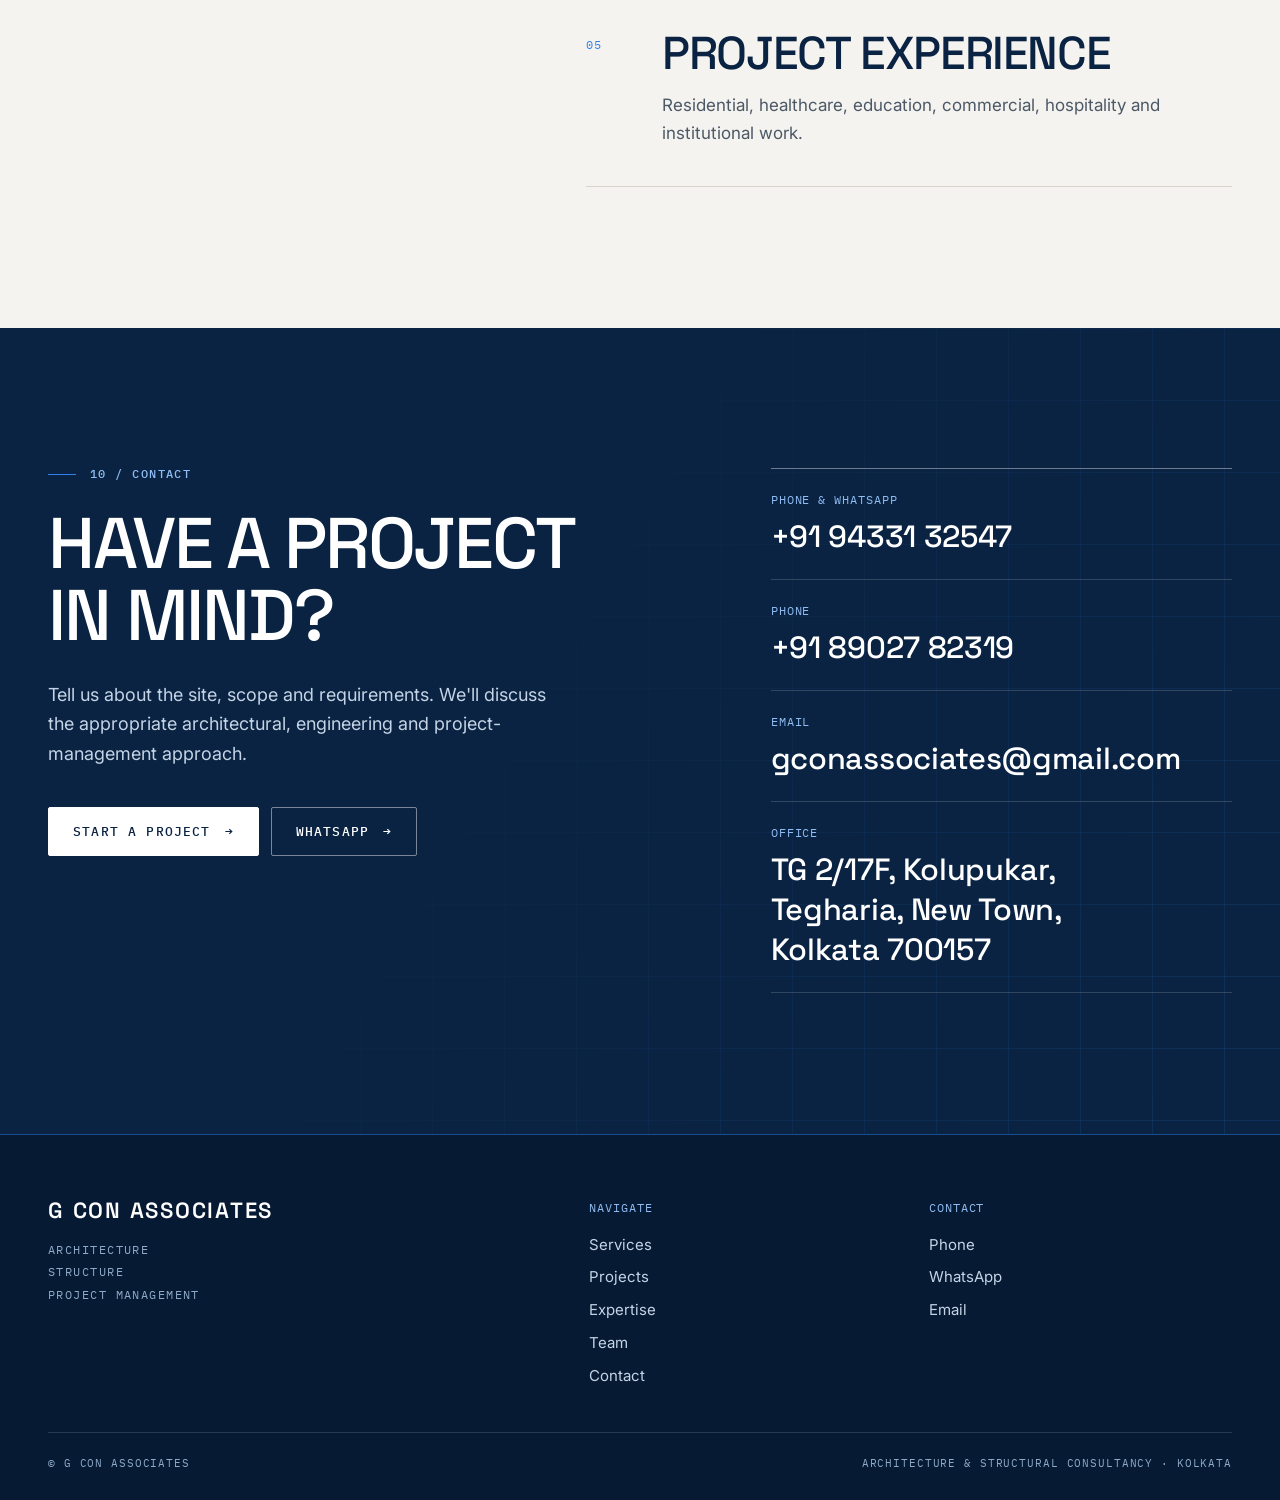
==== commit bd890f7c: "Remove Fire and Plumbing disciplines; now six disciplines Co-Authored-By: Claude Sonnet 5.5 <noreply" ====
--- a/index.html
+++ b/index.html
@@ -273,8 +273,8 @@
   <div class="wrap exp-grid">
     <div class="exp-lead">
       <p class="sec-label"><span>06 / Engineering</span></p>
-      <span class="eight" aria-hidden="true">08</span>
-      <h2 id="h-exp" class="display-sm">Eight disciplines. One coordinated team.</h2>
+      <span class="eight" aria-hidden="true">06</span>
+      <h2 id="h-exp" class="display-sm">Six disciplines. One coordinated team.</h2>
       <p>Specialists sit inside the project team, so structure, ground conditions, environment, services and delivery are resolved with the design rather than after it.</p>
     </div>
     <ul class="matrix">
@@ -283,9 +283,7 @@
       <li><span class="mono">C</span><h3>Geotechnical</h3><p class="mono">2 specialists</p></li>
       <li><span class="mono">D</span><h3>Environmental</h3><p class="mono">1 specialist</p></li>
       <li><span class="mono">E</span><h3>Electrical</h3><p class="mono">1 specialist</p></li>
-      <li><span class="mono">F</span><h3>Fire</h3><p class="mono">1 consultant</p></li>
-      <li><span class="mono">G</span><h3>Plumbing</h3><p class="mono">1 consultant</p></li>
-      <li><span class="mono">H</span><h3>Project management</h3><p class="mono">PMC · Quality audit</p></li>
+      <li><span class="mono">F</span><h3>Project management</h3><p class="mono">PMC · Quality audit</p></li>
     </ul>
   </div>
 </section>
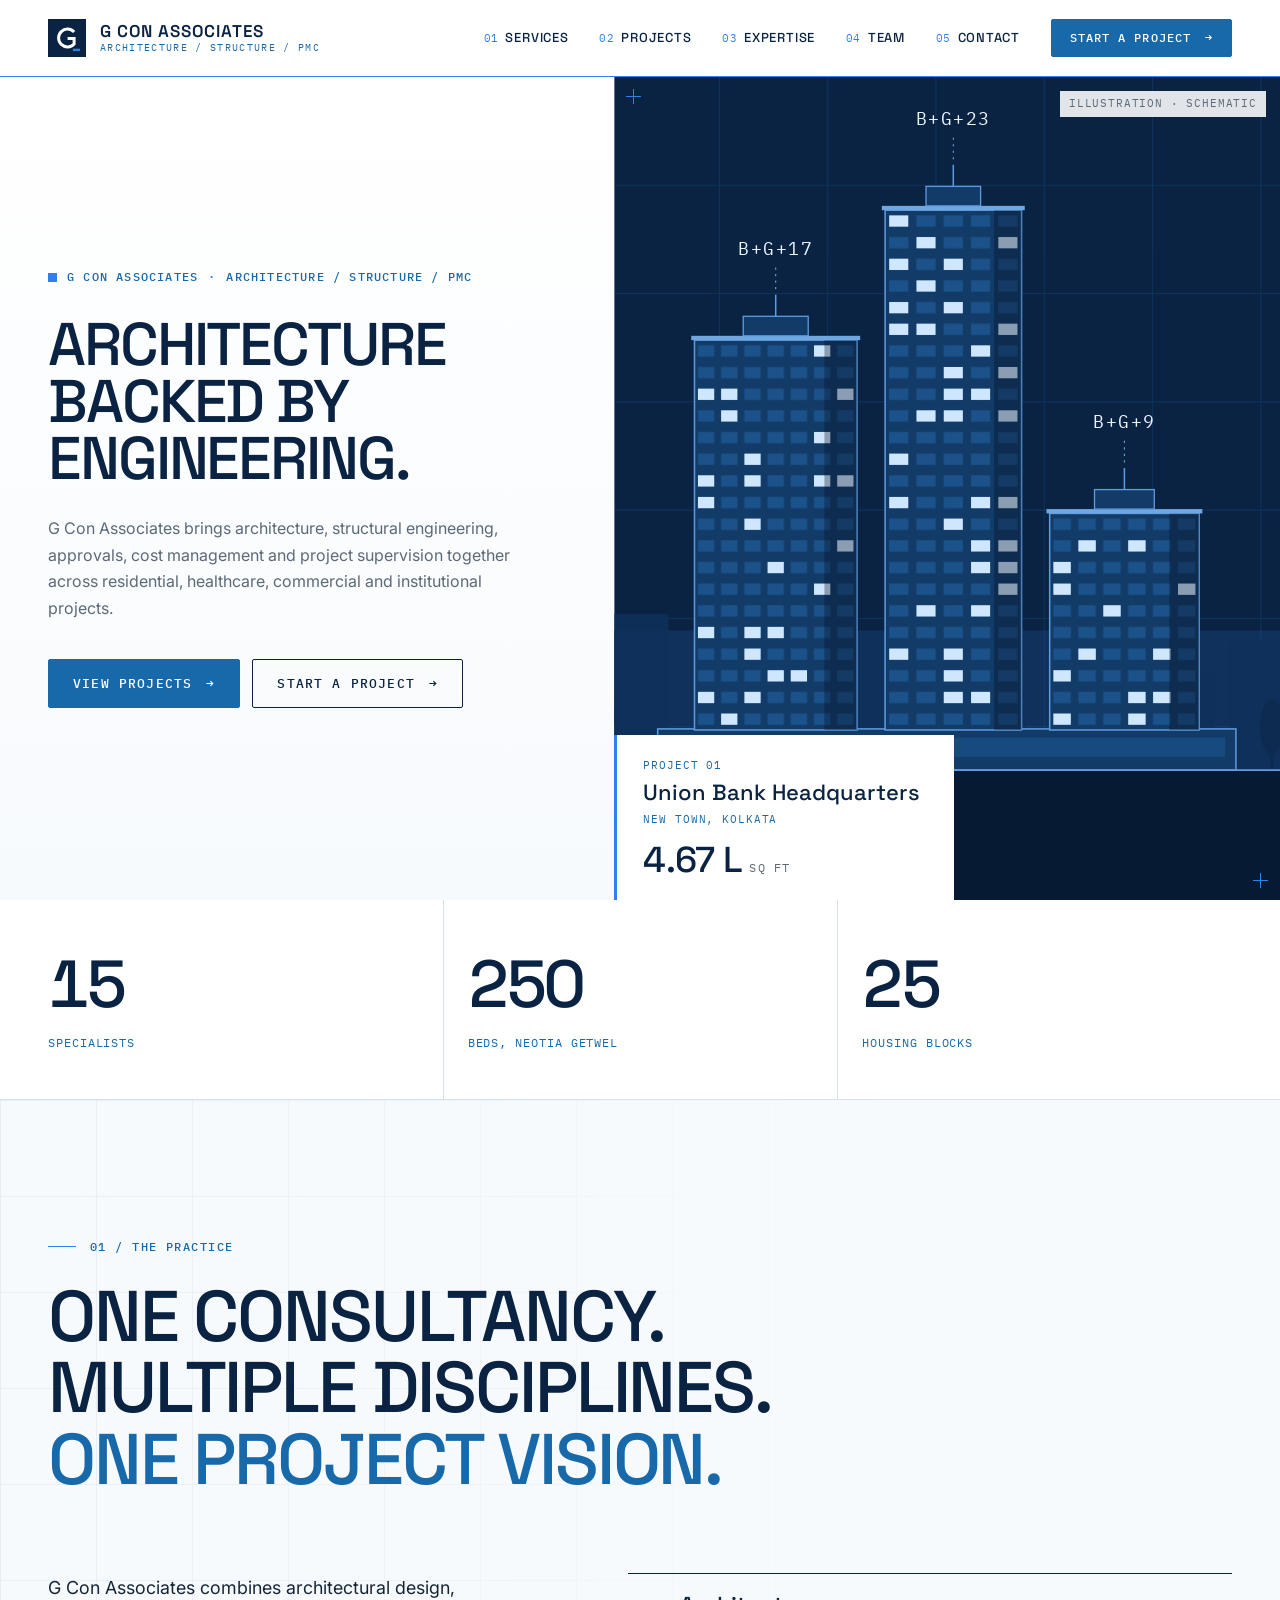
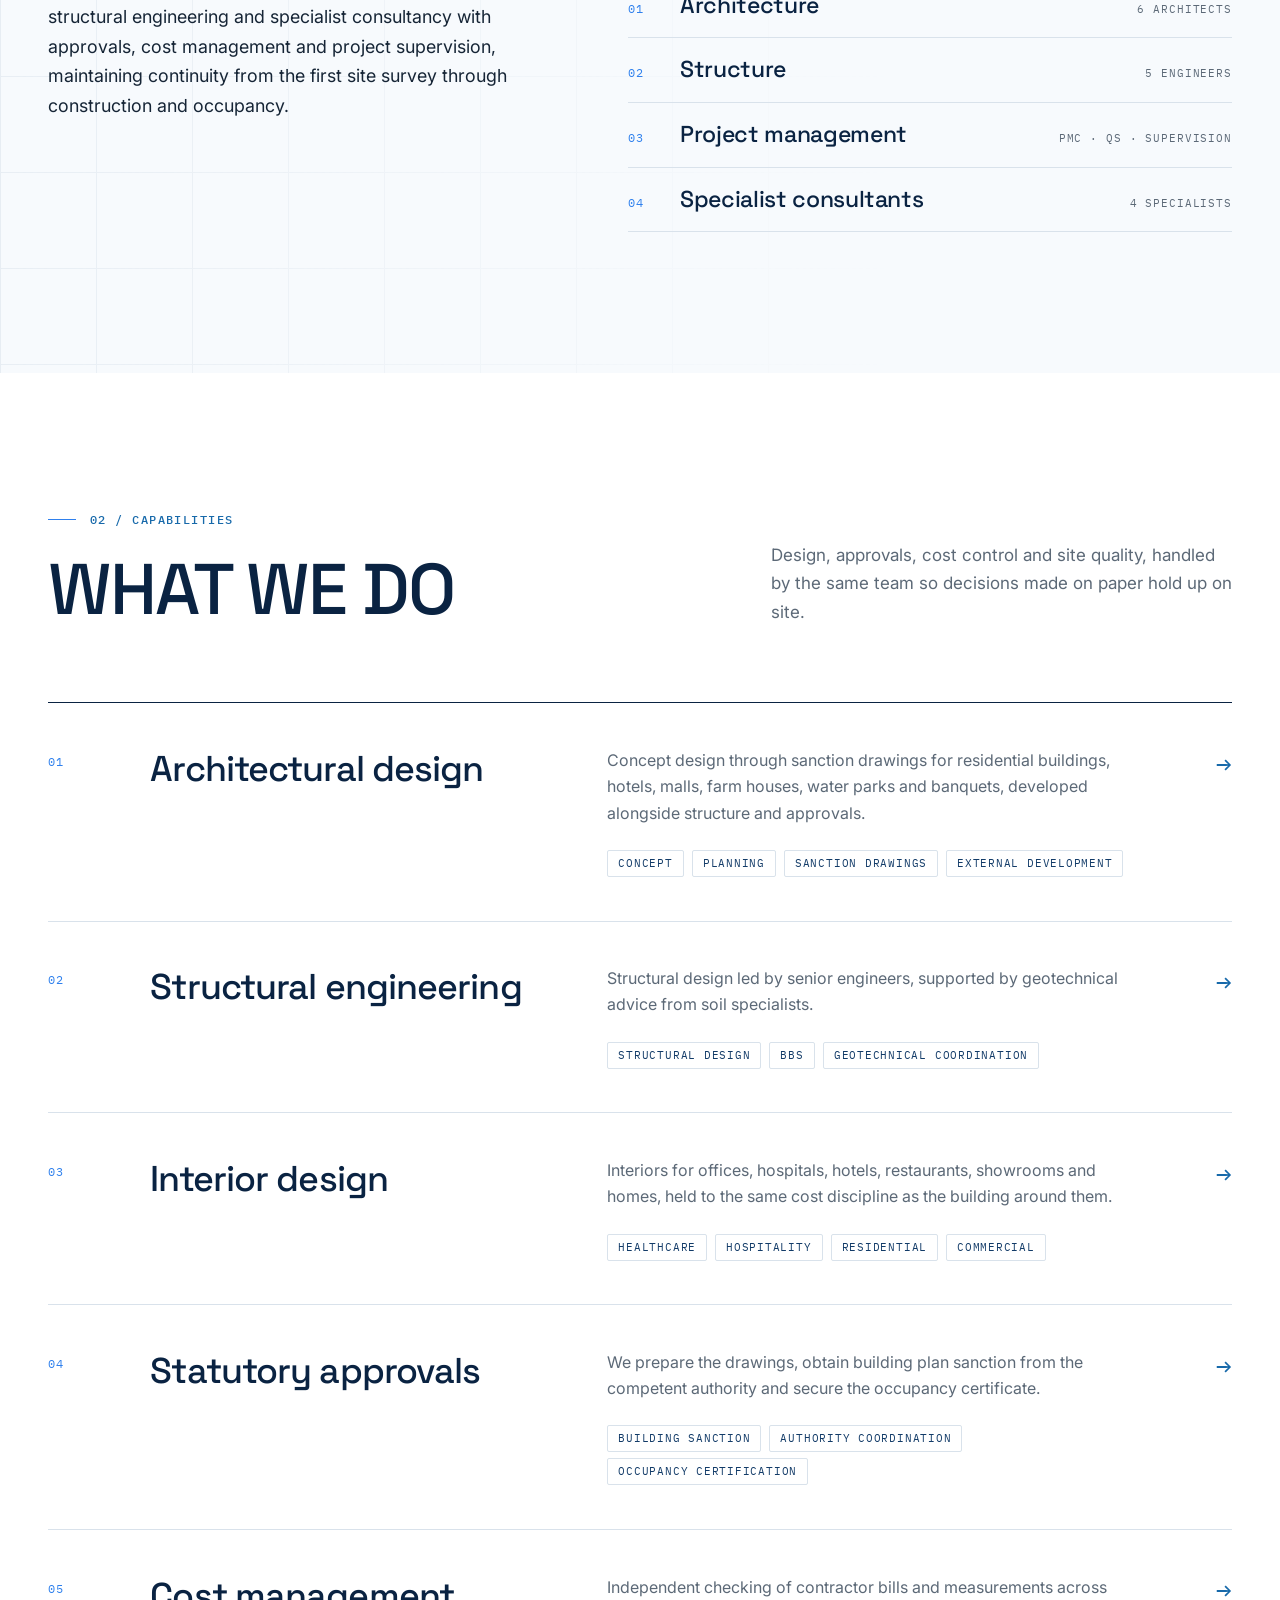
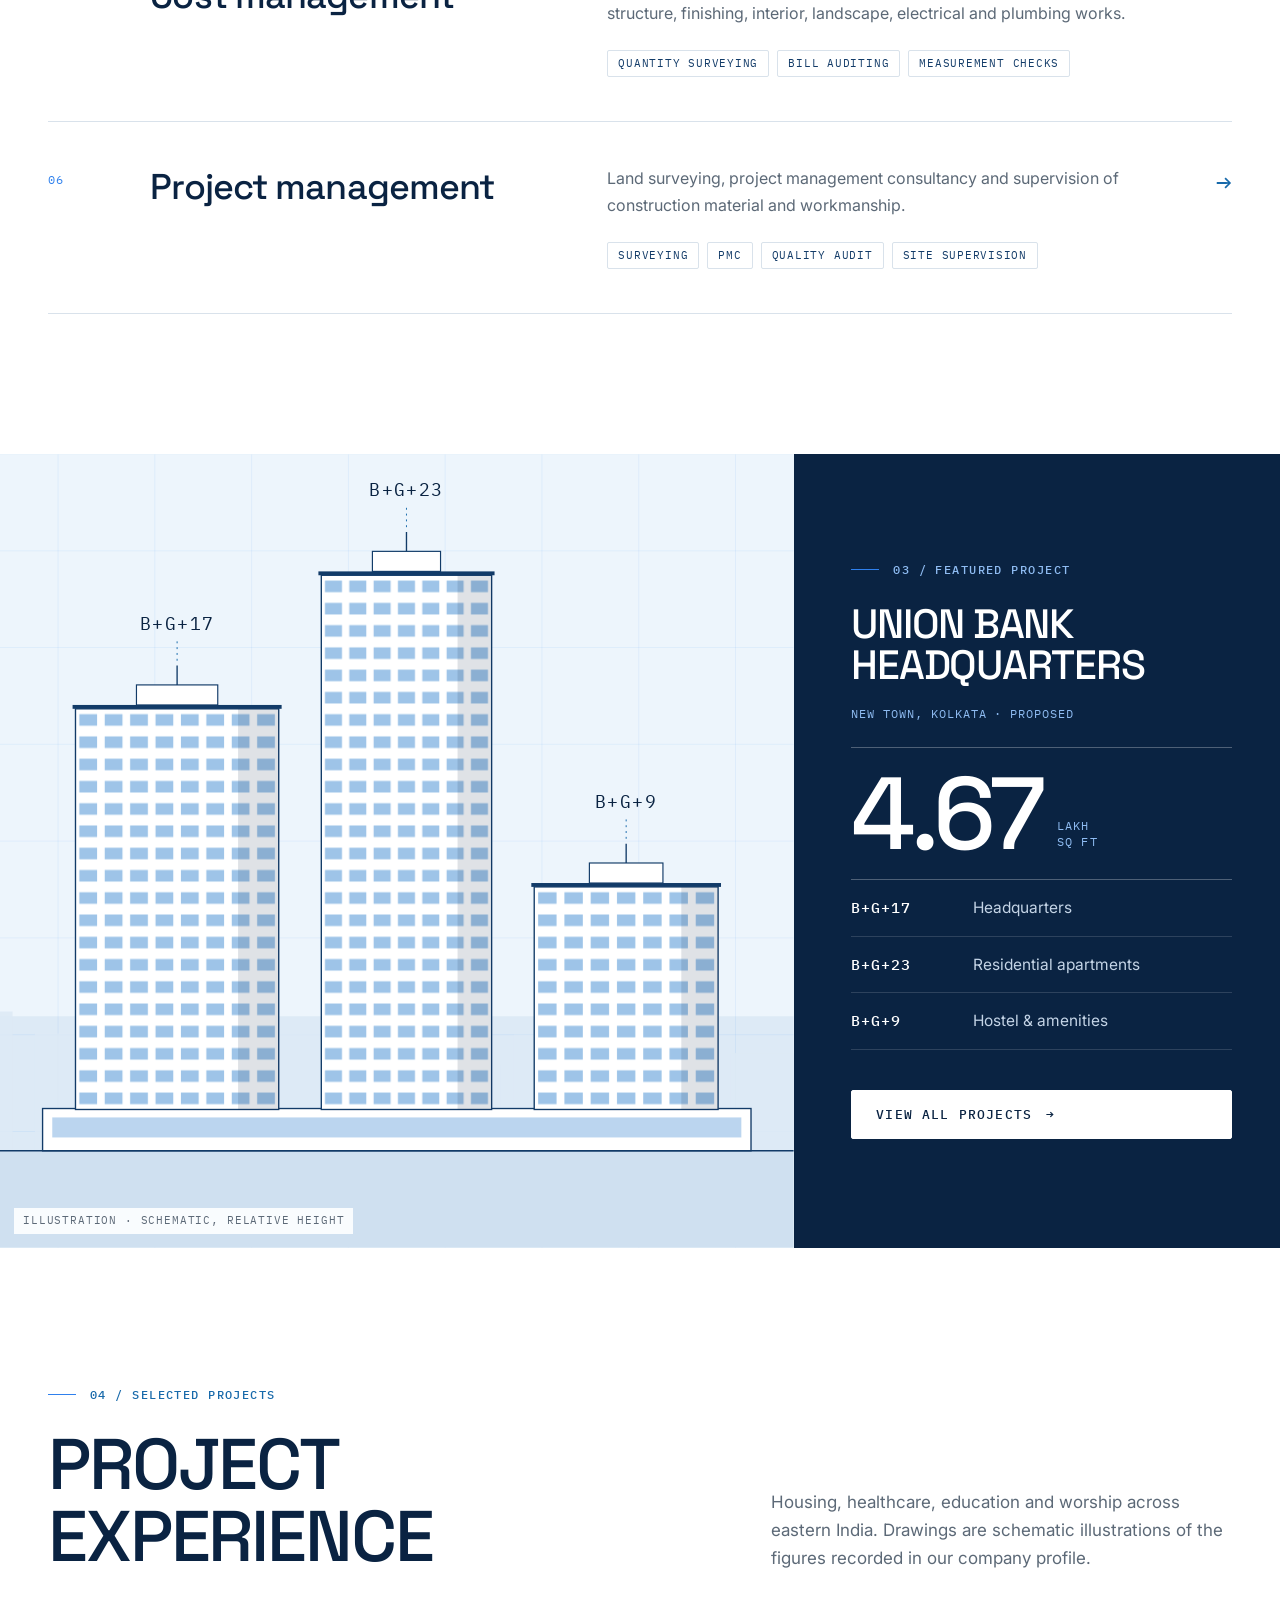
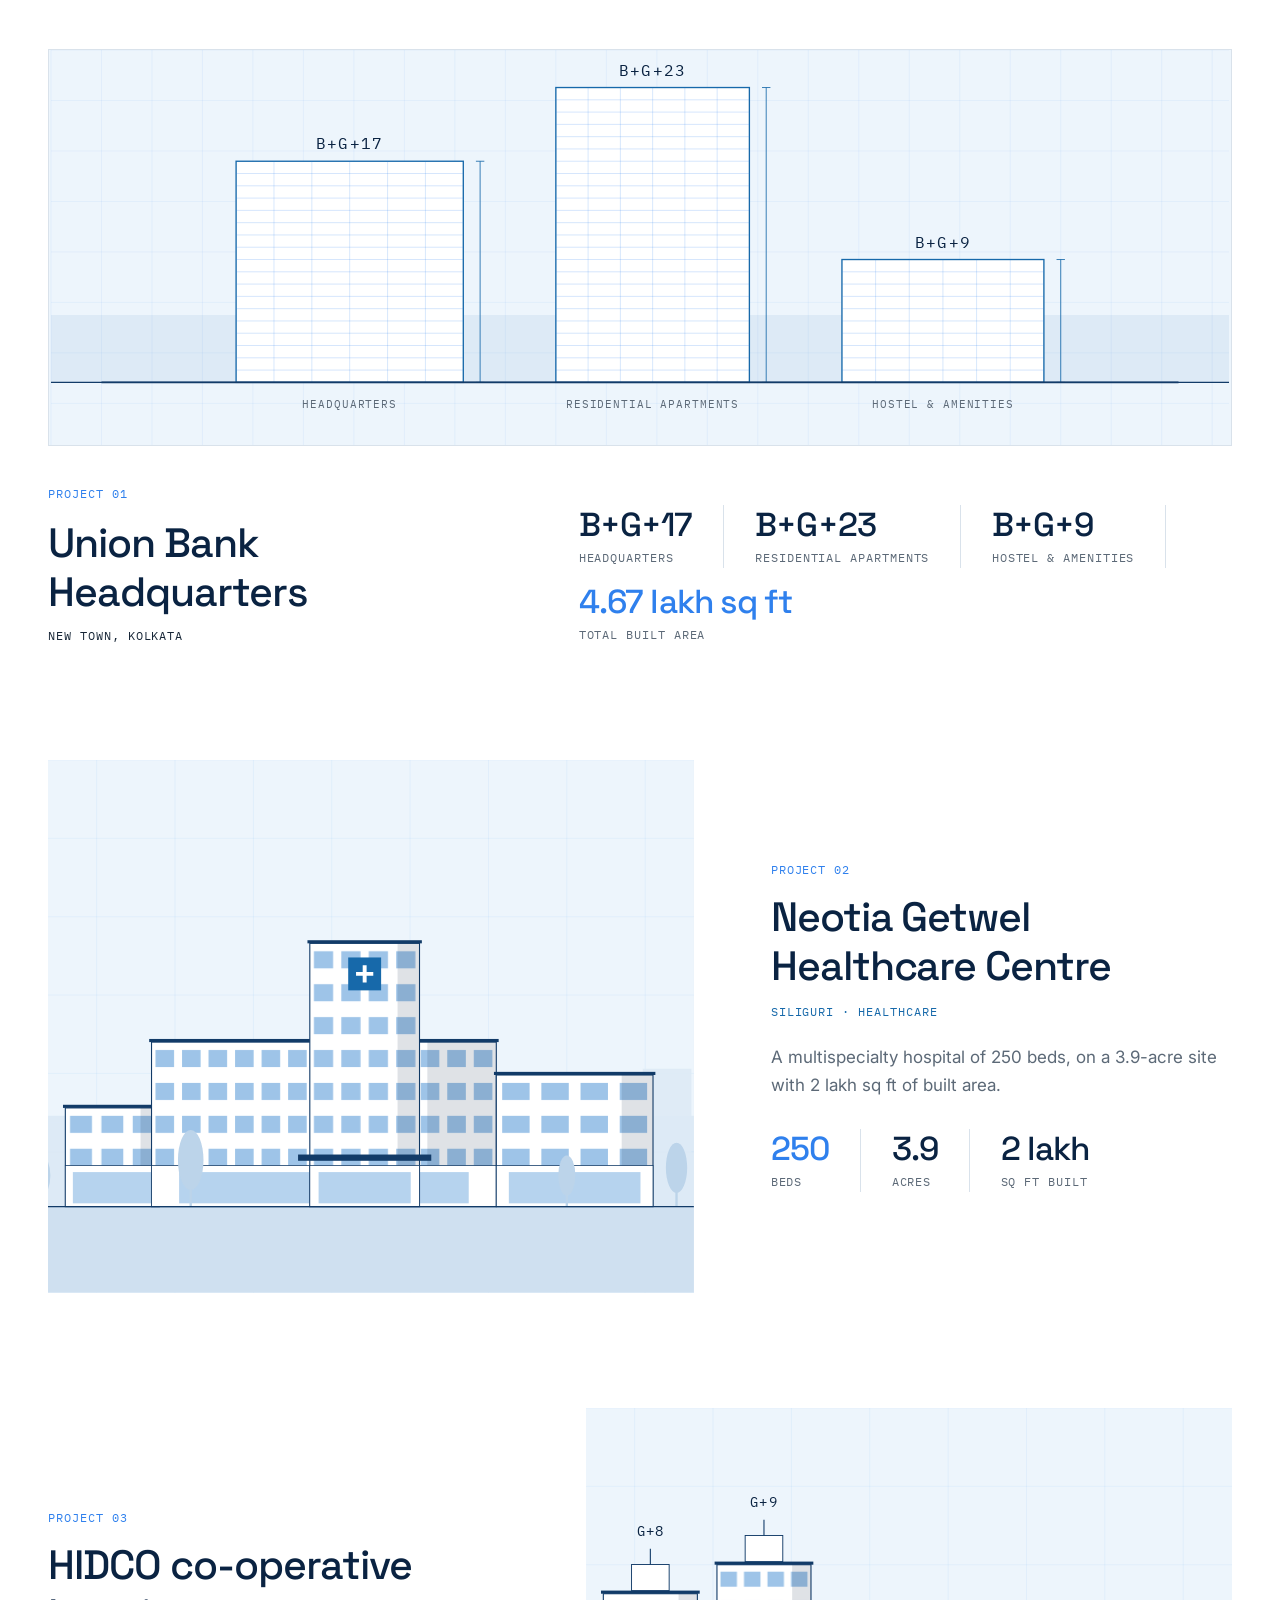
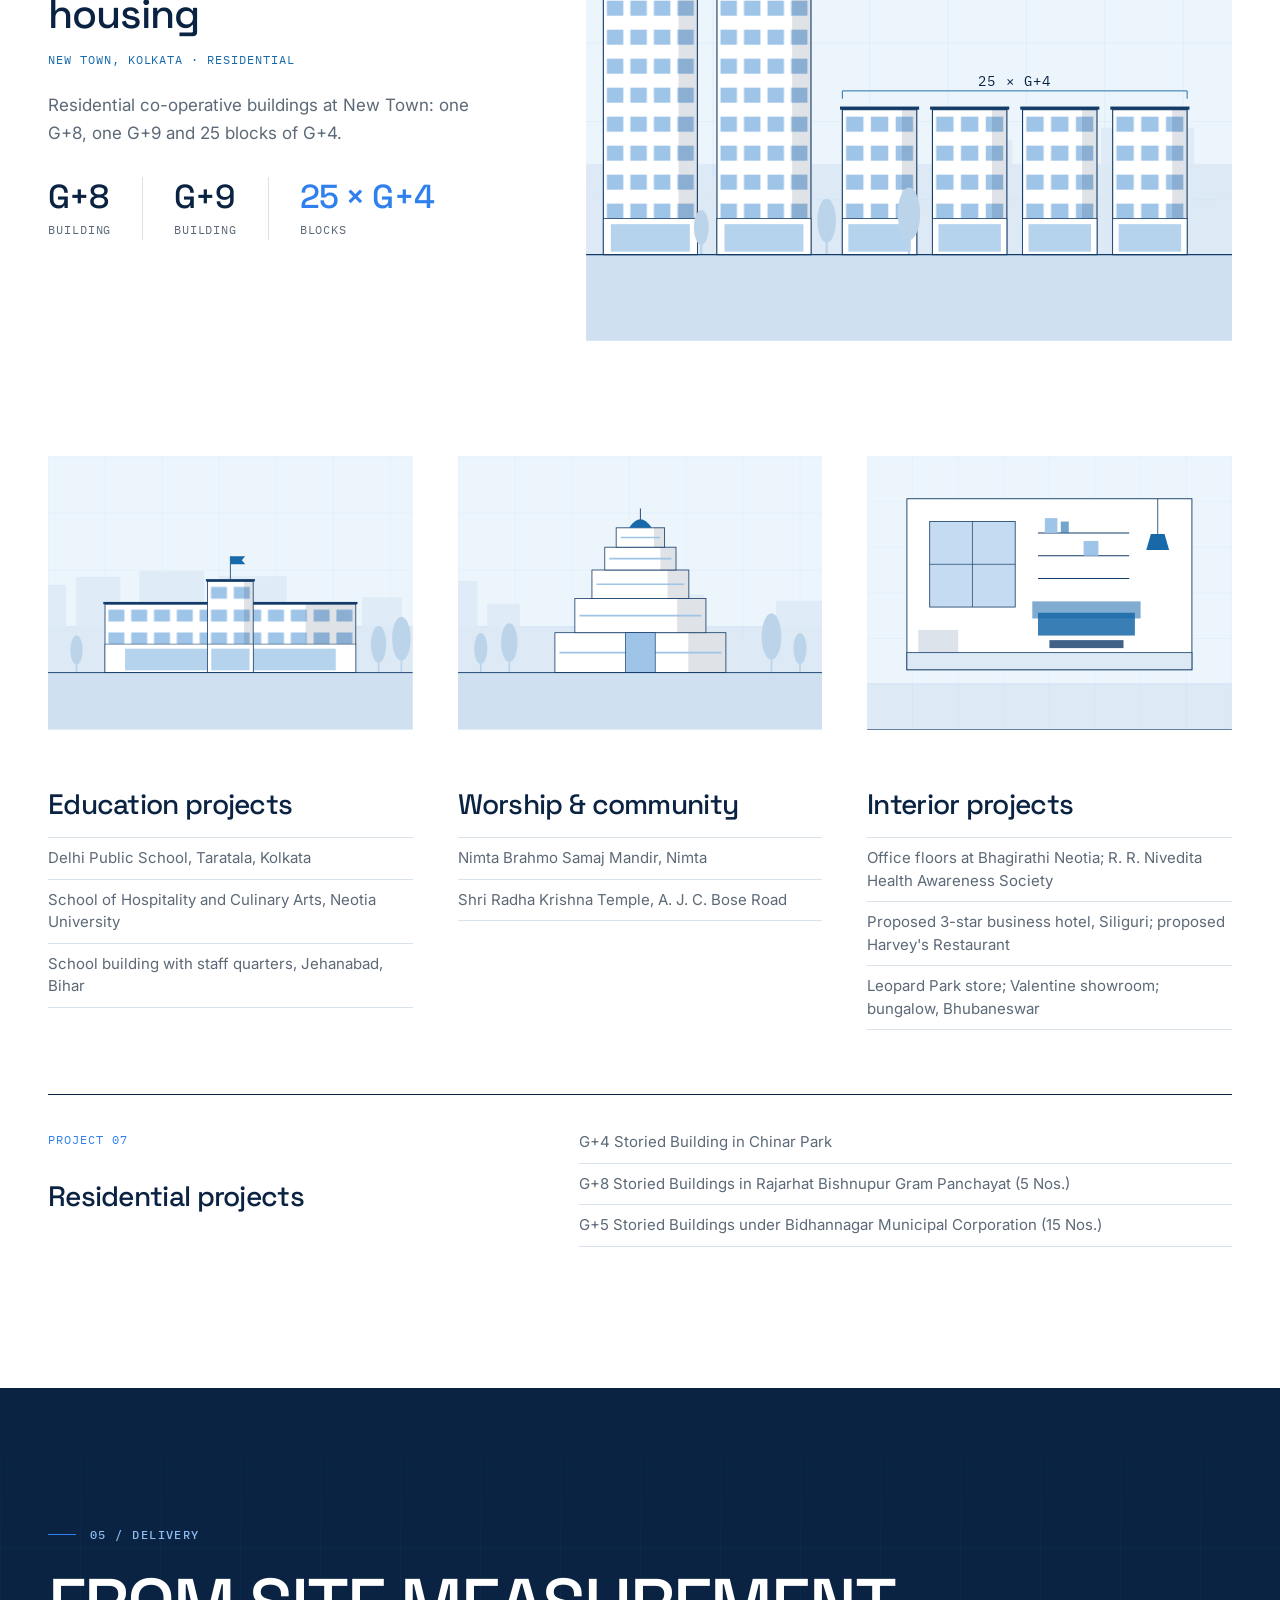
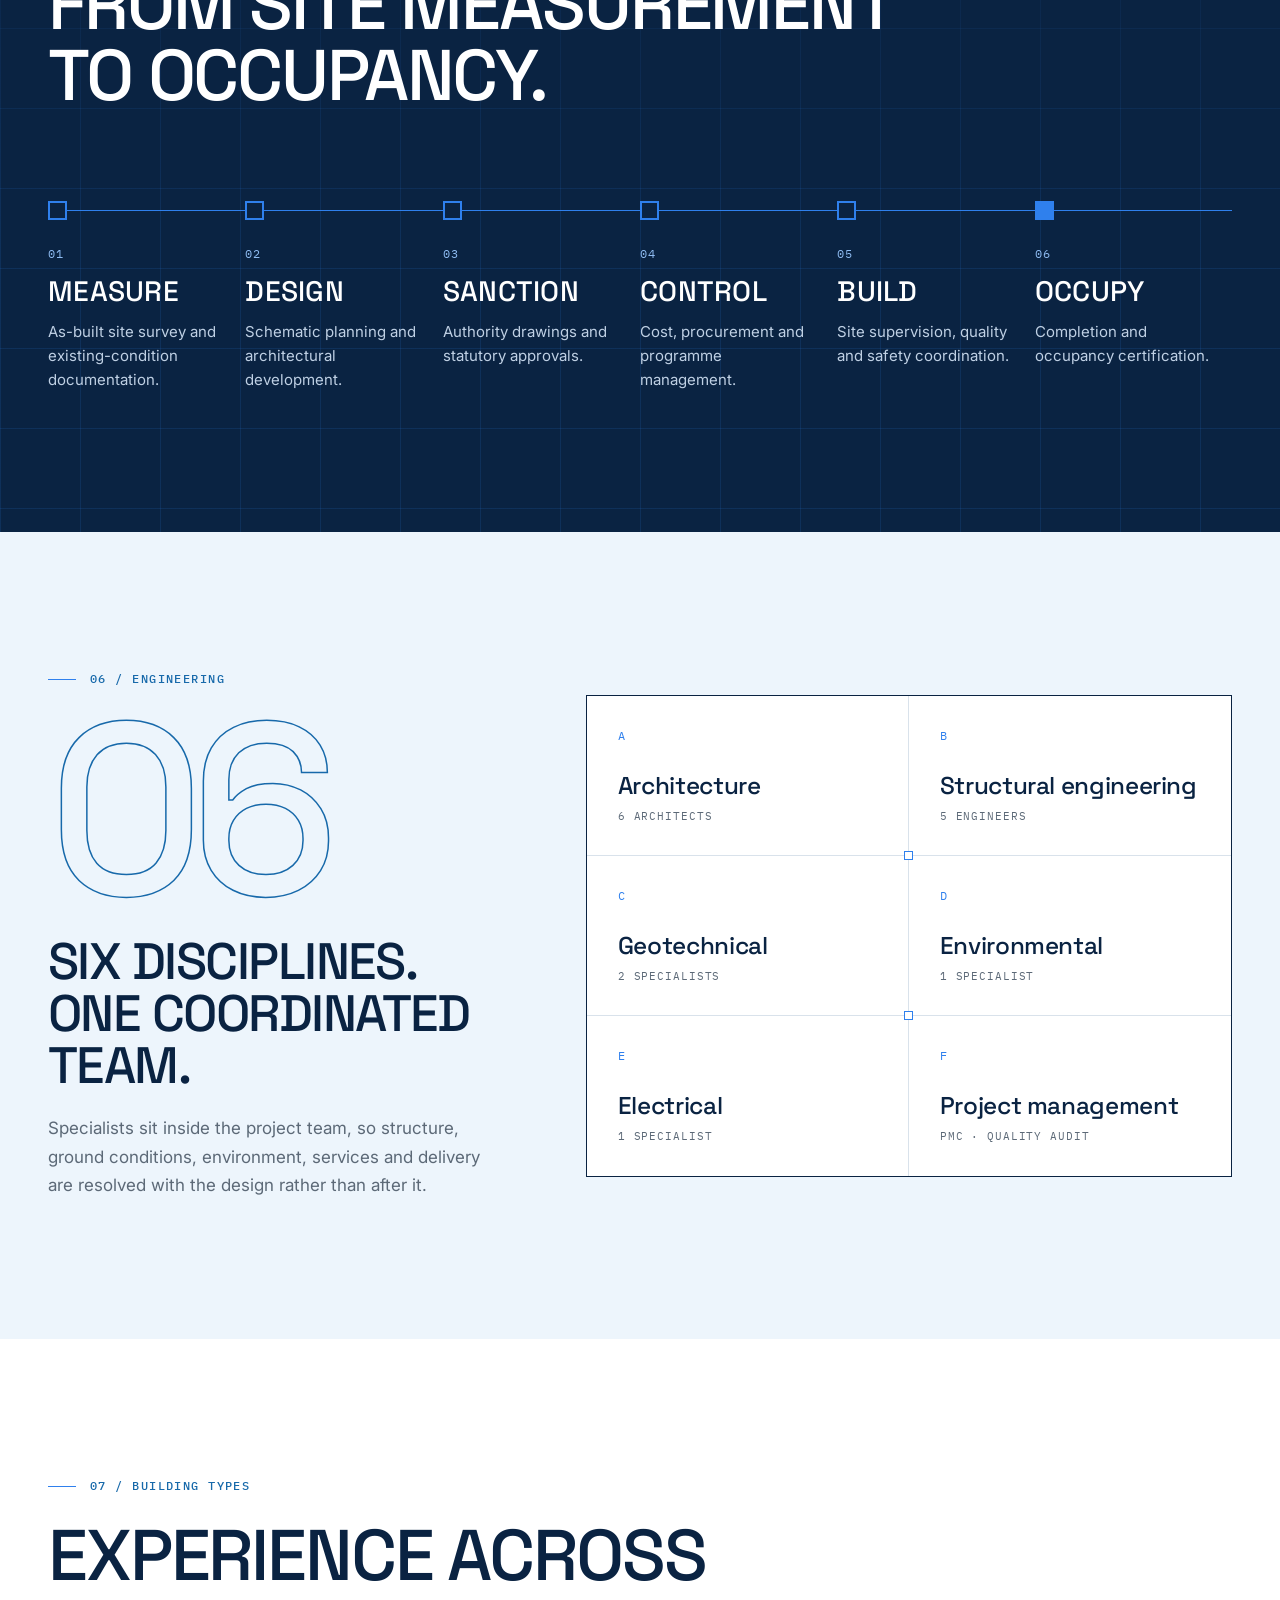
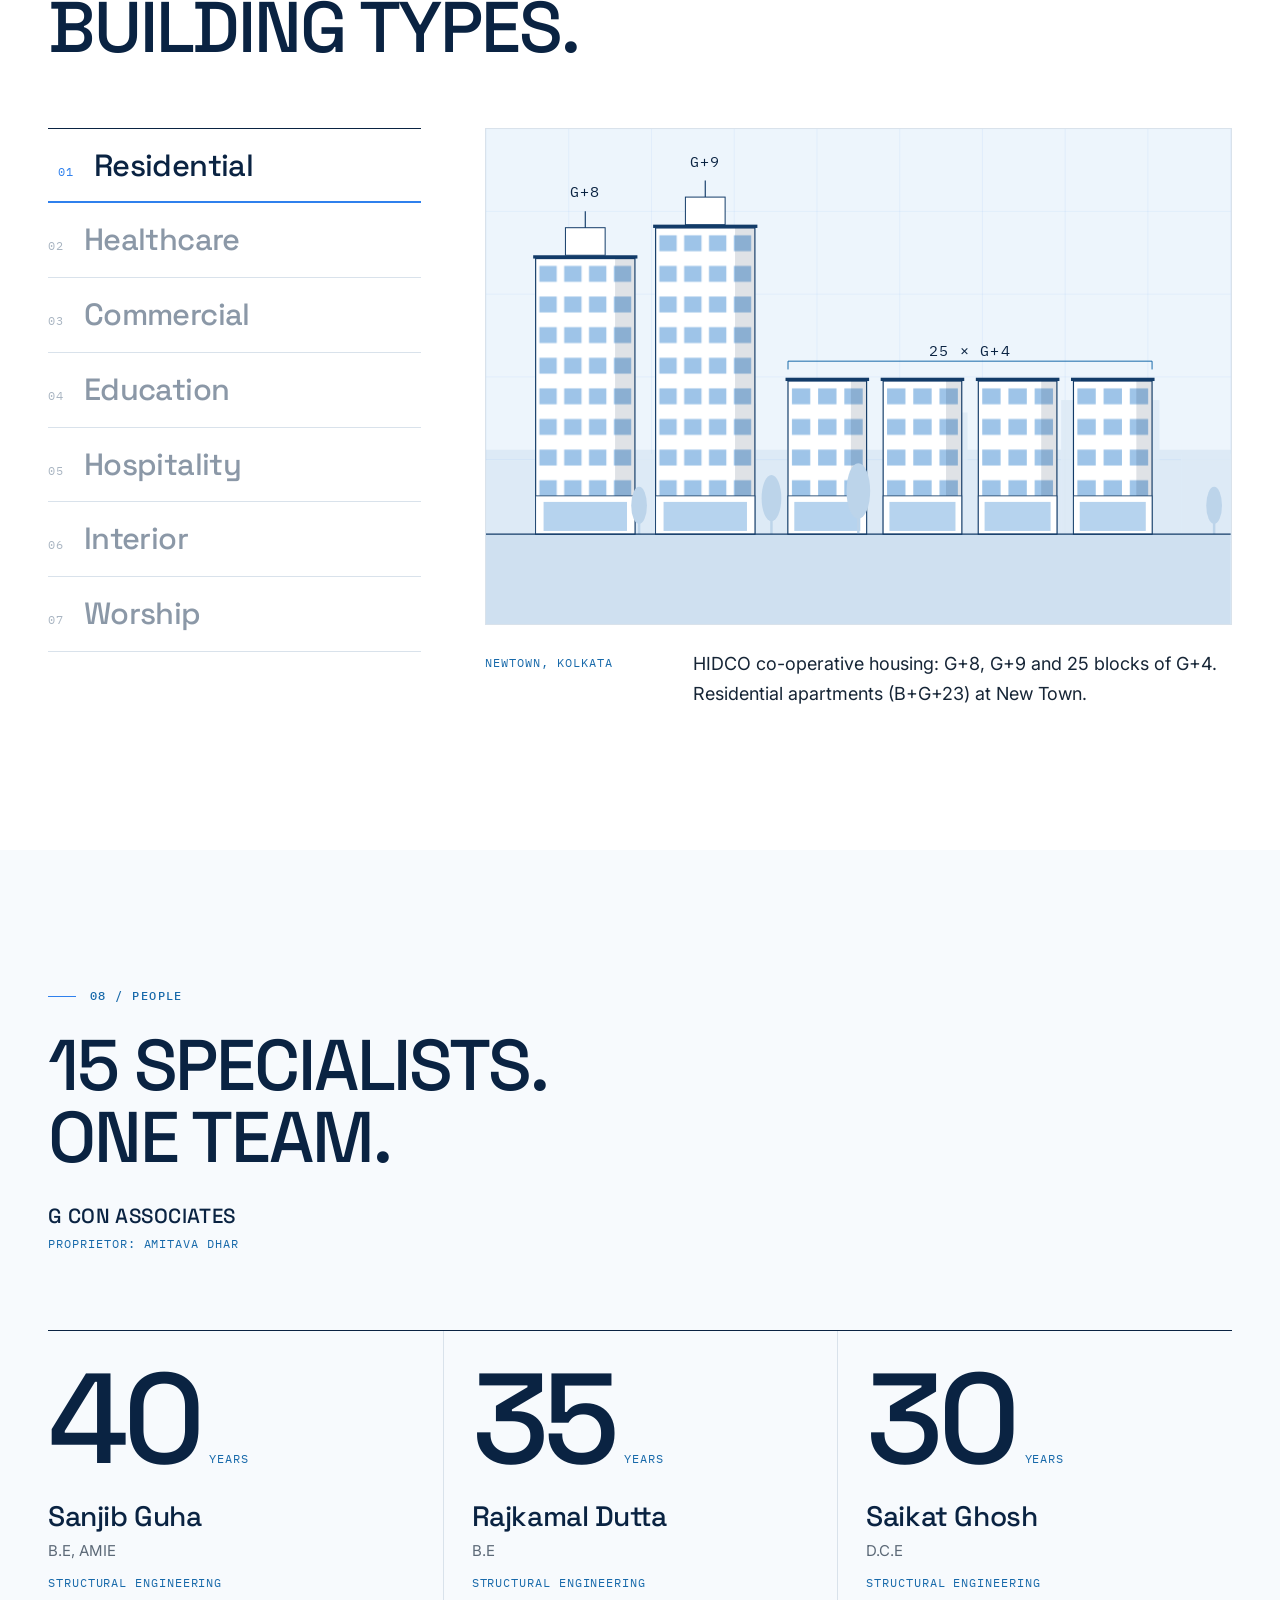
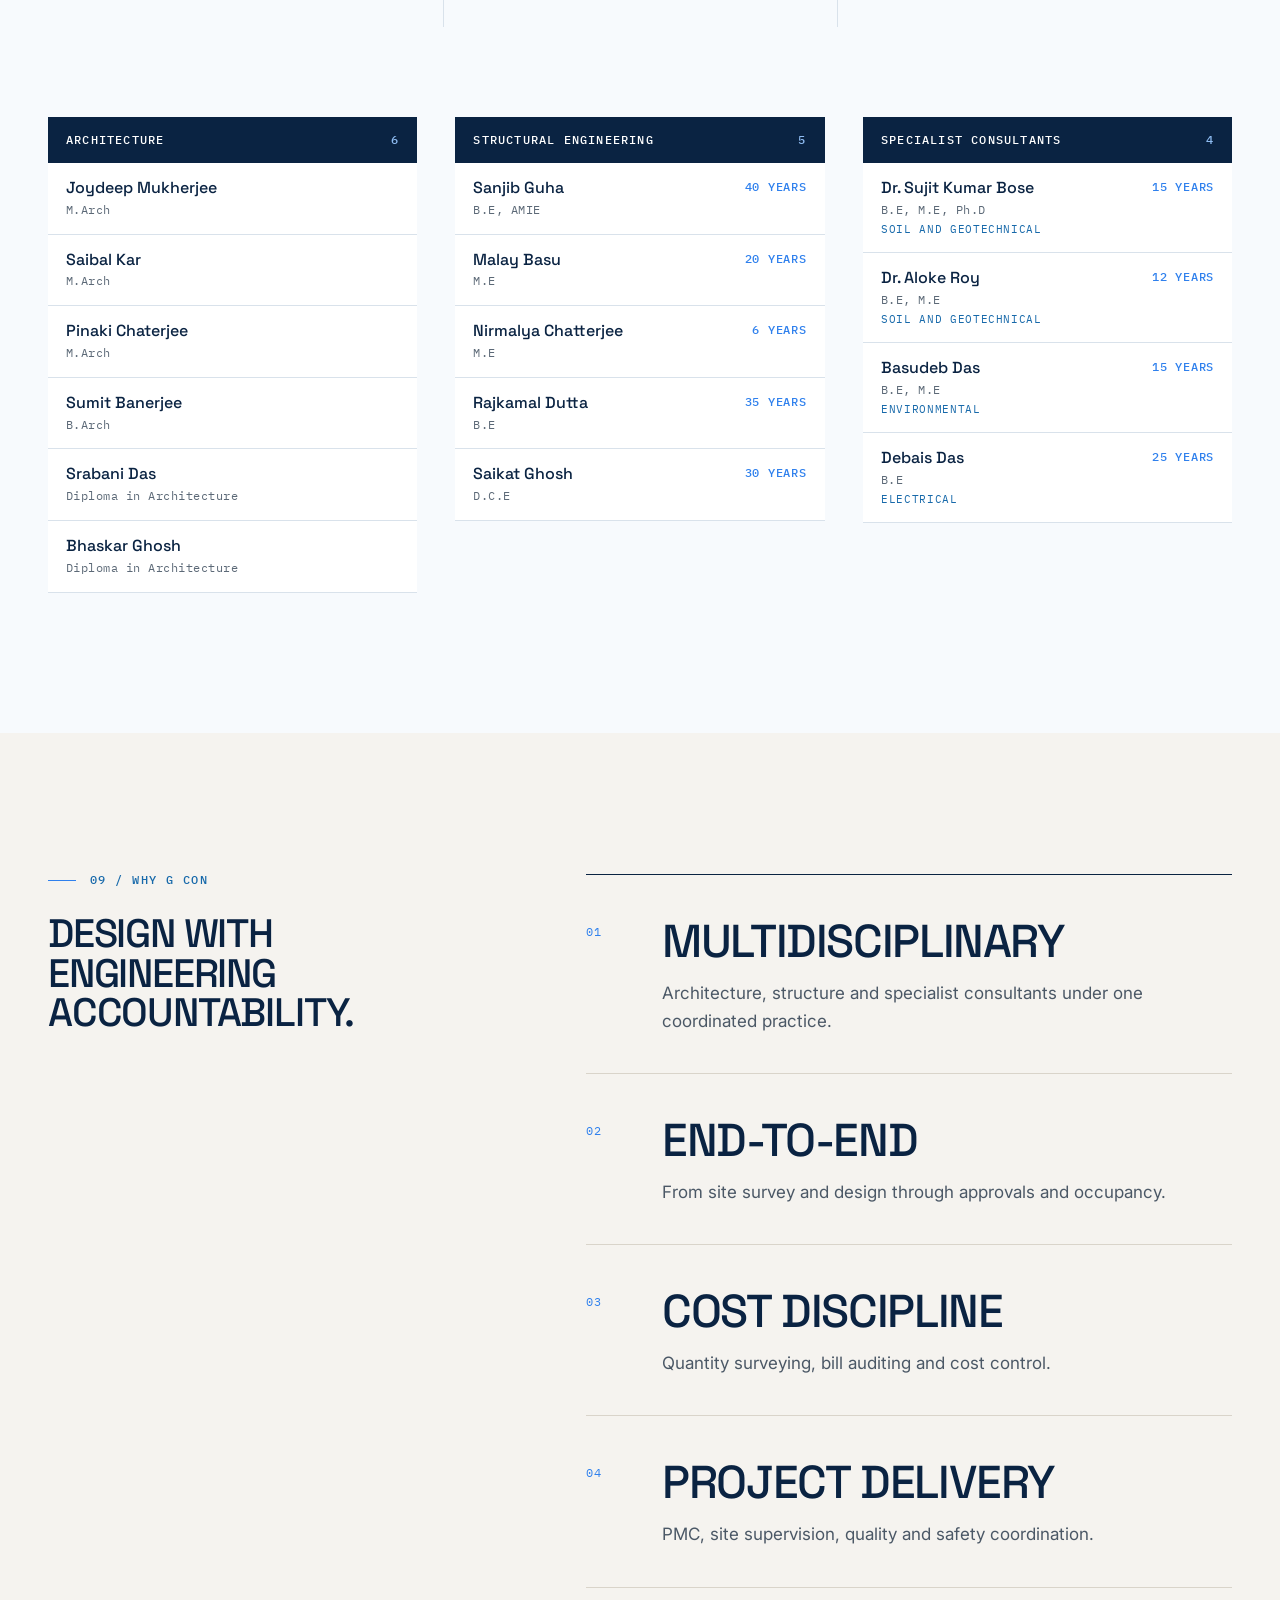
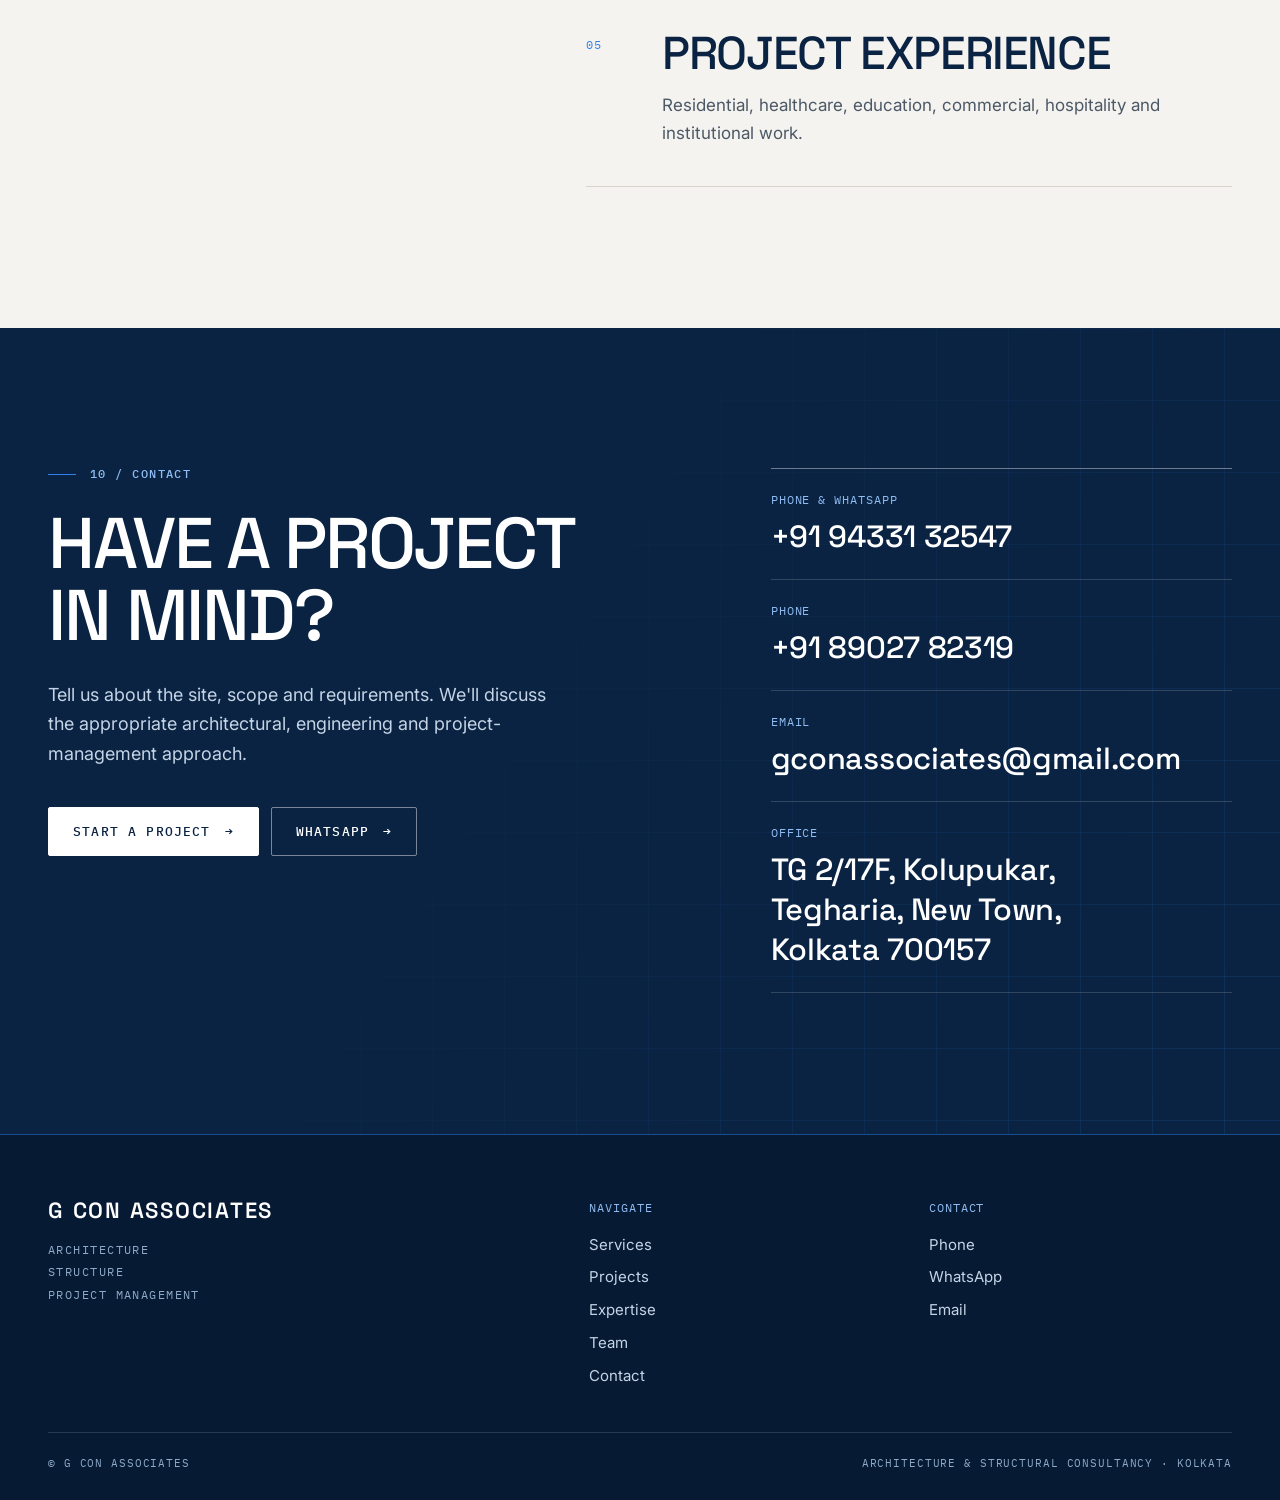
==== commit 1846f564: "Correct Chinar Park spelling Co-Authored-By: Claude Sonnet 5.5 <noreply@anthropic.com>" ====
--- a/index.html
+++ b/index.html
@@ -243,7 +243,7 @@
         <span class="mono pno">Project 07</span>
         <h3>Residential projects</h3>
         <ul class="plain">
-          <li>G+4 Storied Building in Chiner Park</li>
+          <li>G+4 Storied Building in Chinar Park</li>
           <li>G+8 Storied Buildings in Rajarhat Bishnupur Gram Panchayat (5 Nos.)</li>
           <li>G+5 Storied Buildings under Bidhannagar Municipal Corporation (15 Nos.)</li>
         </ul>
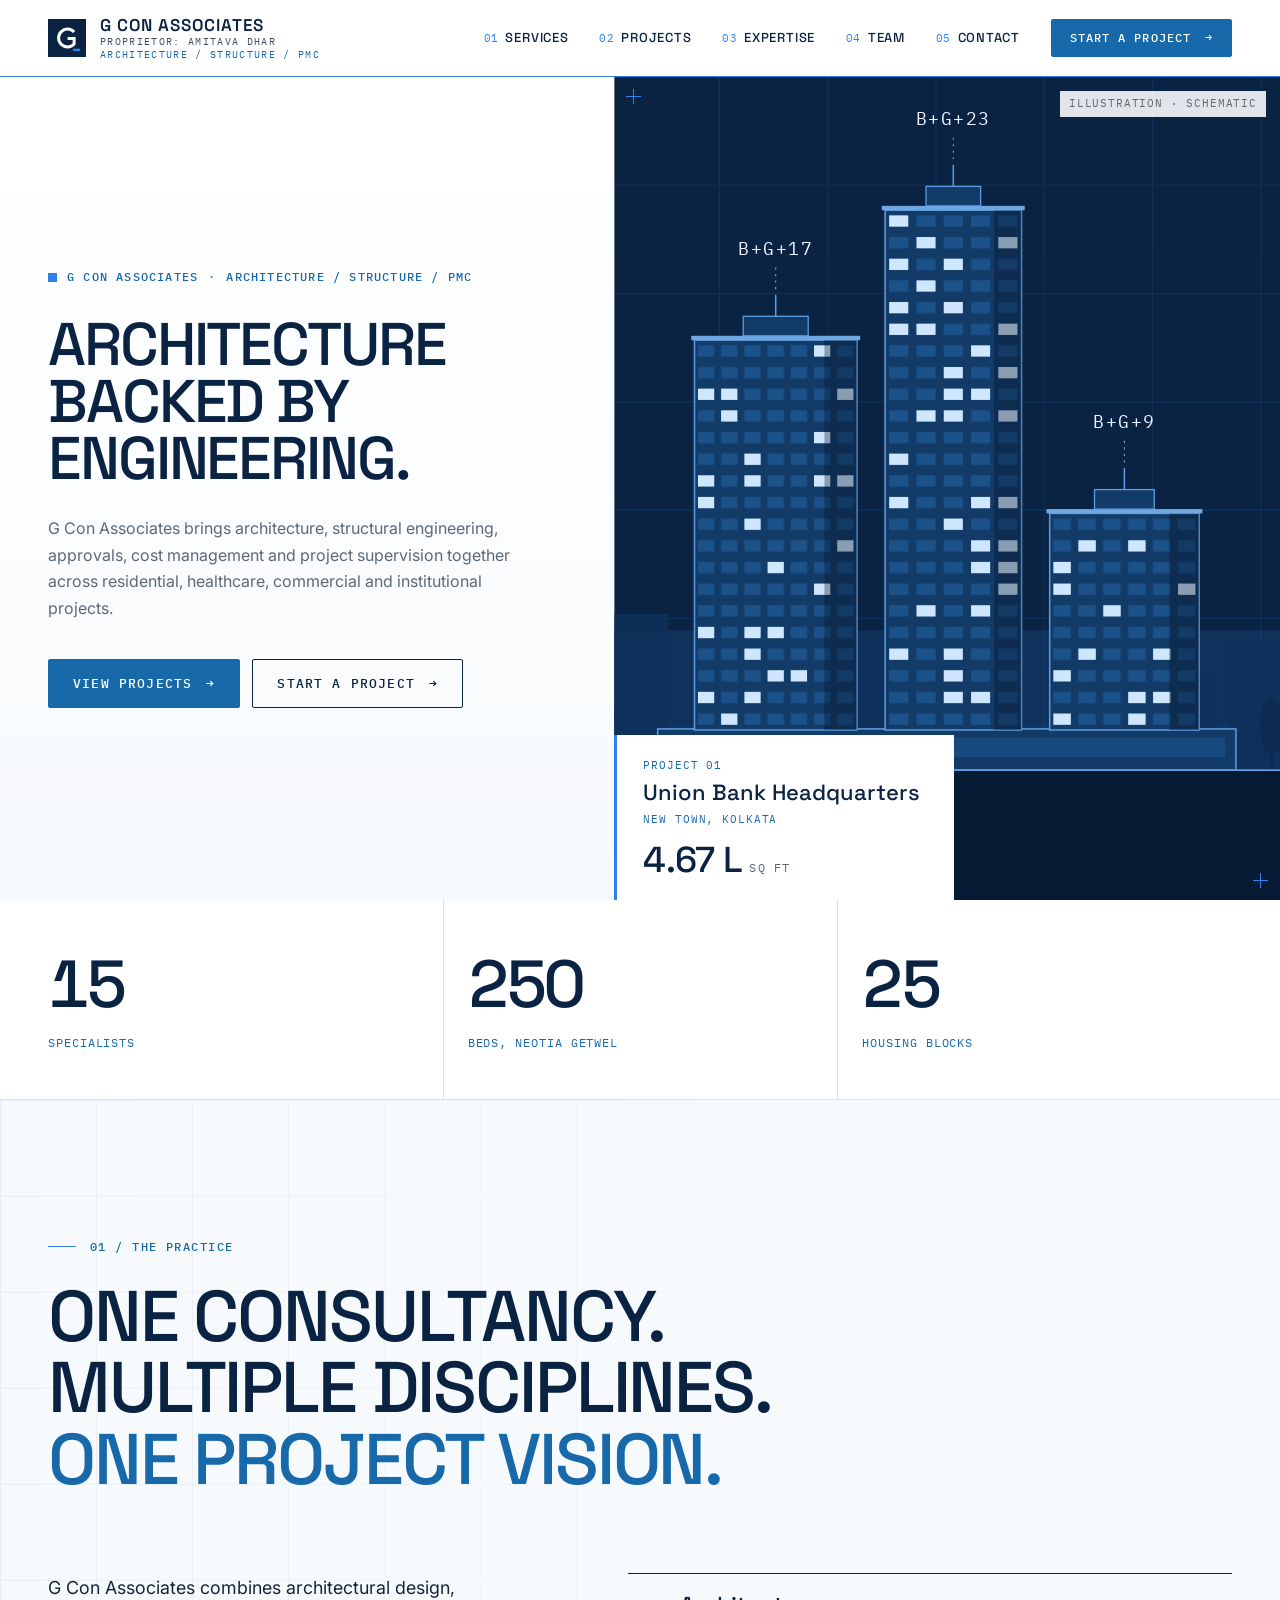
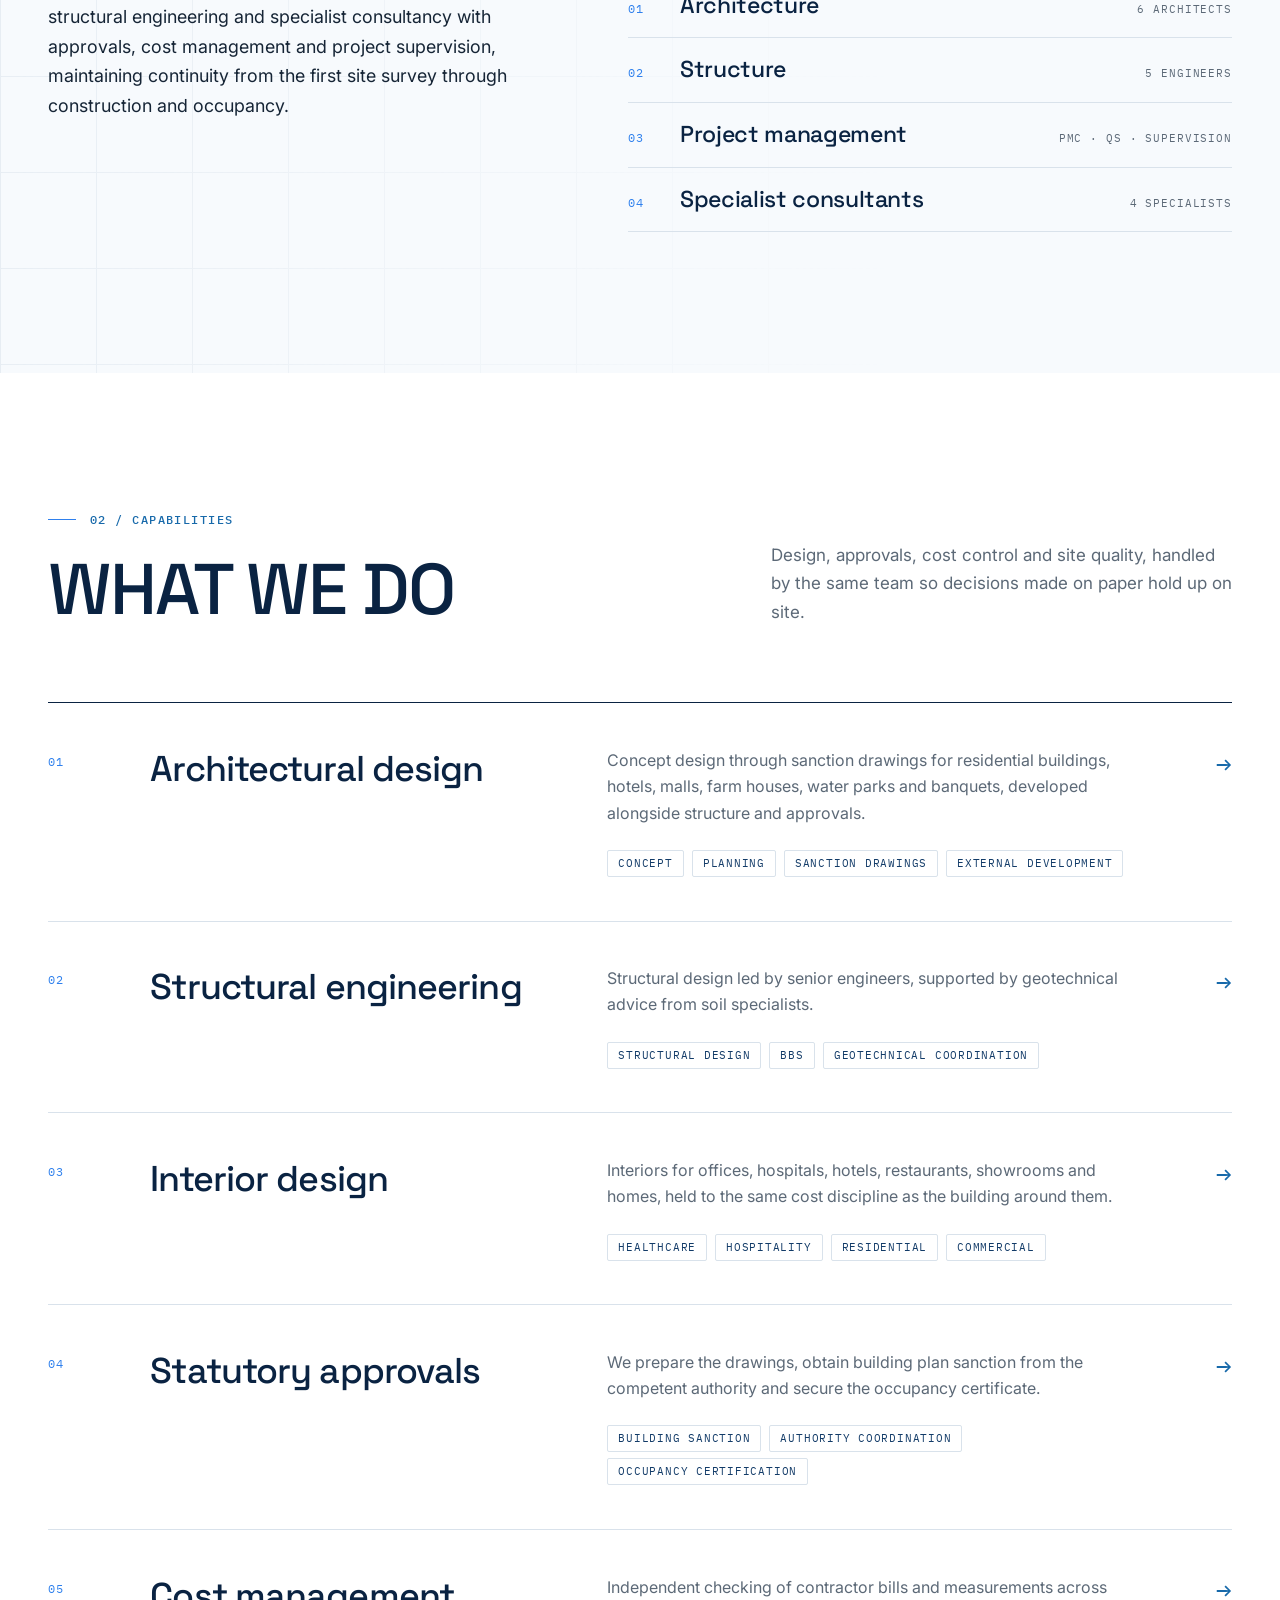
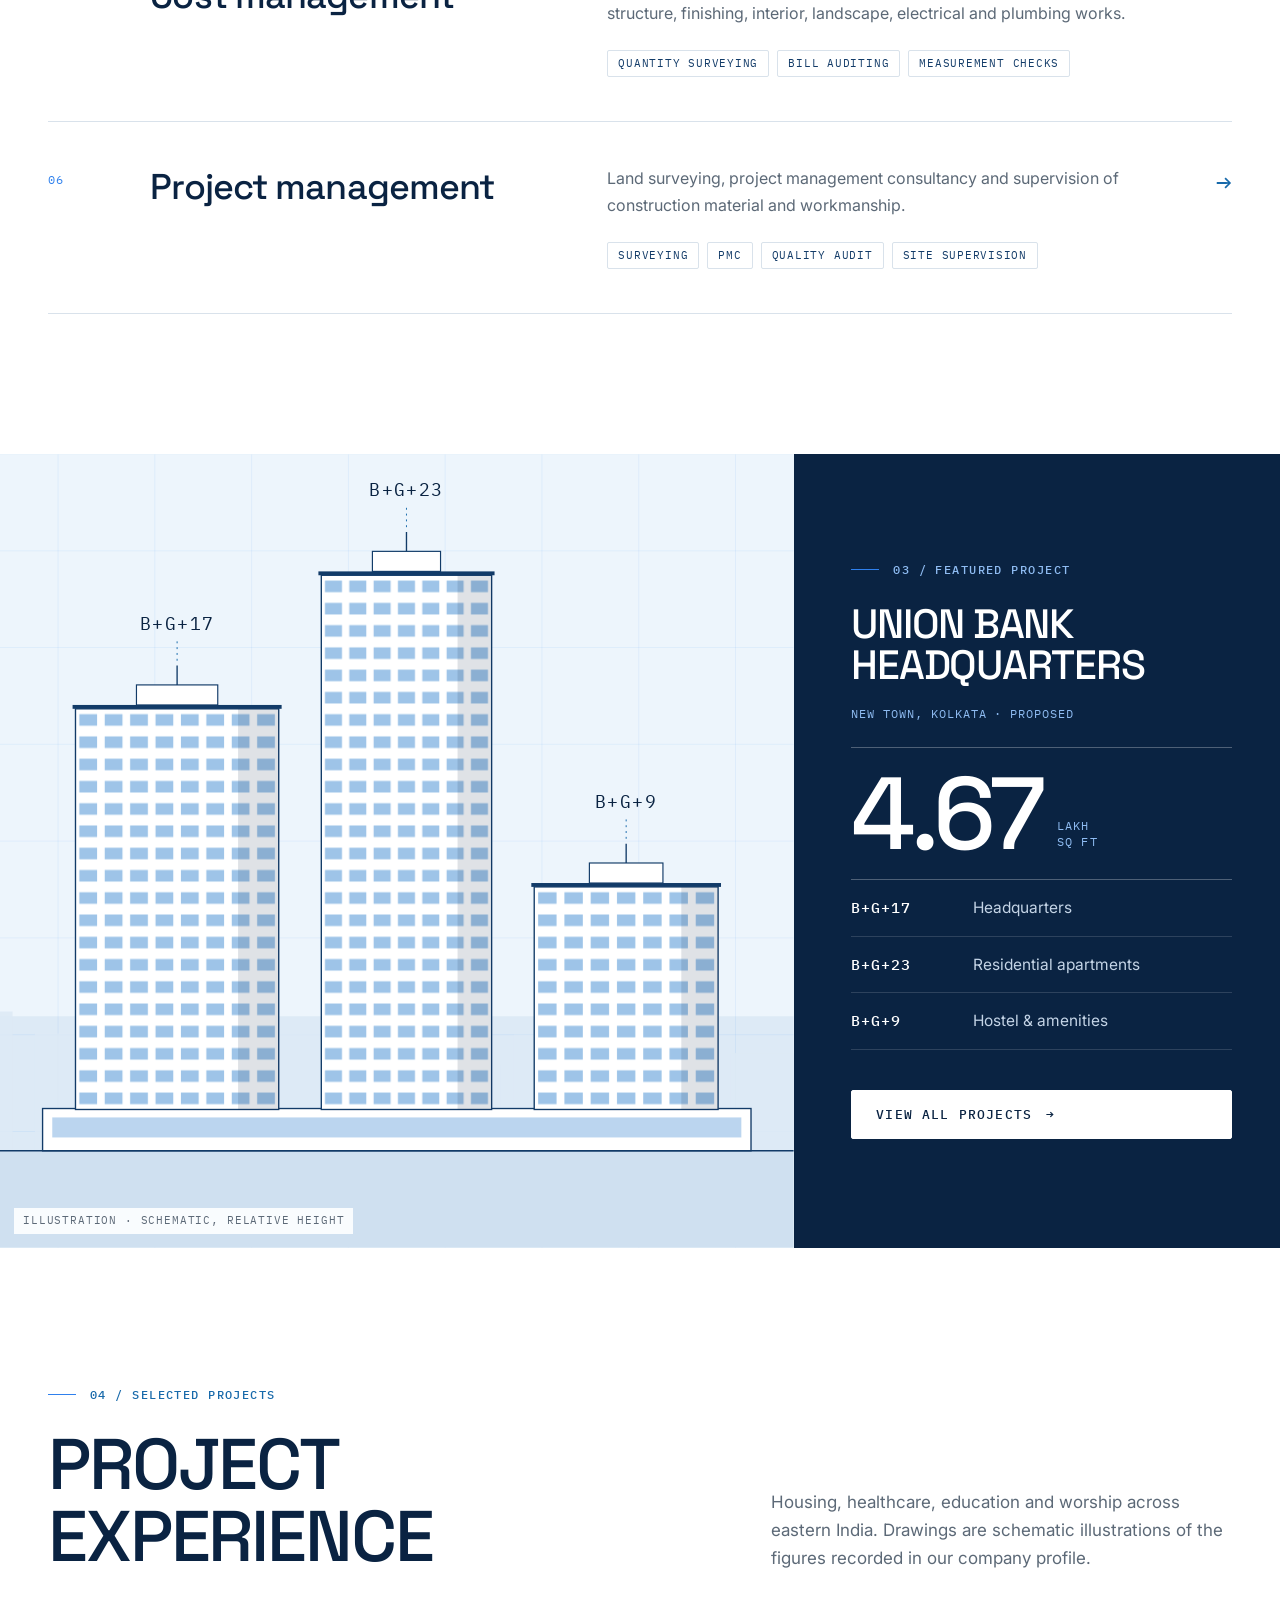
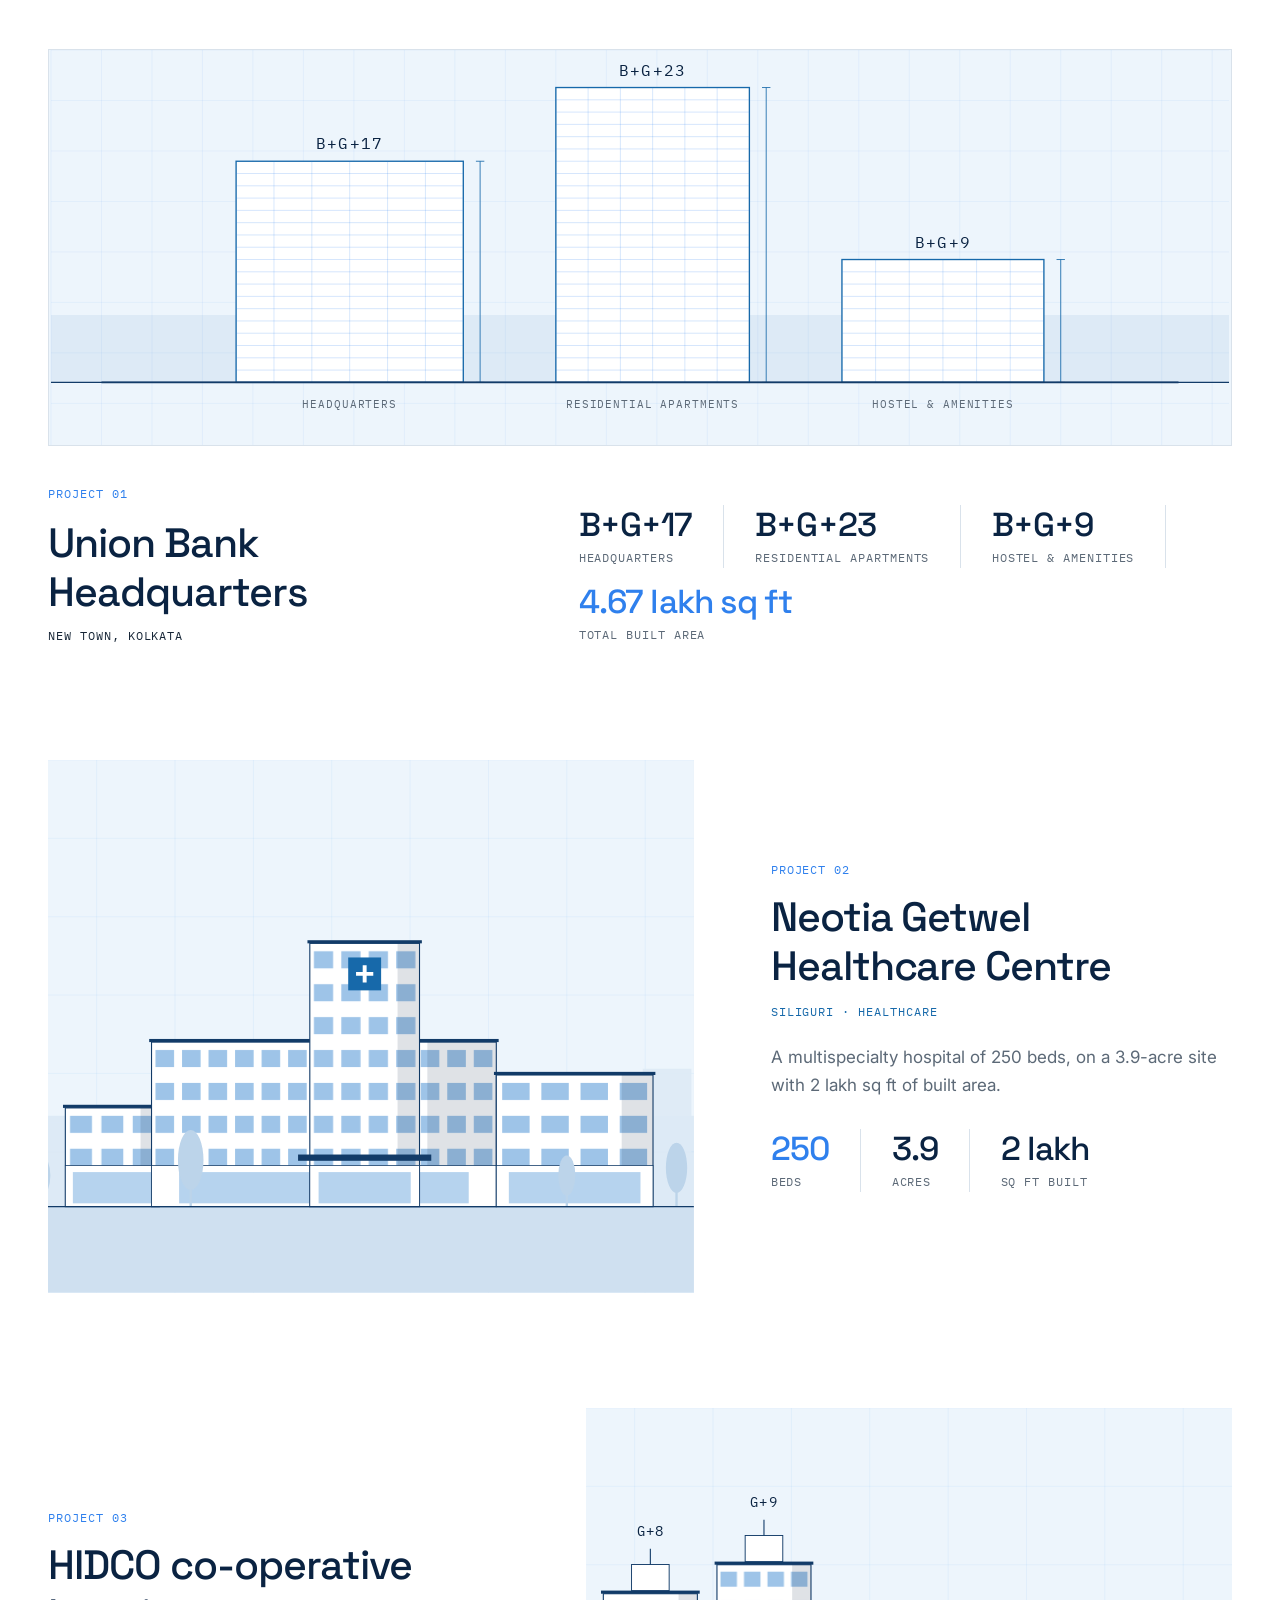
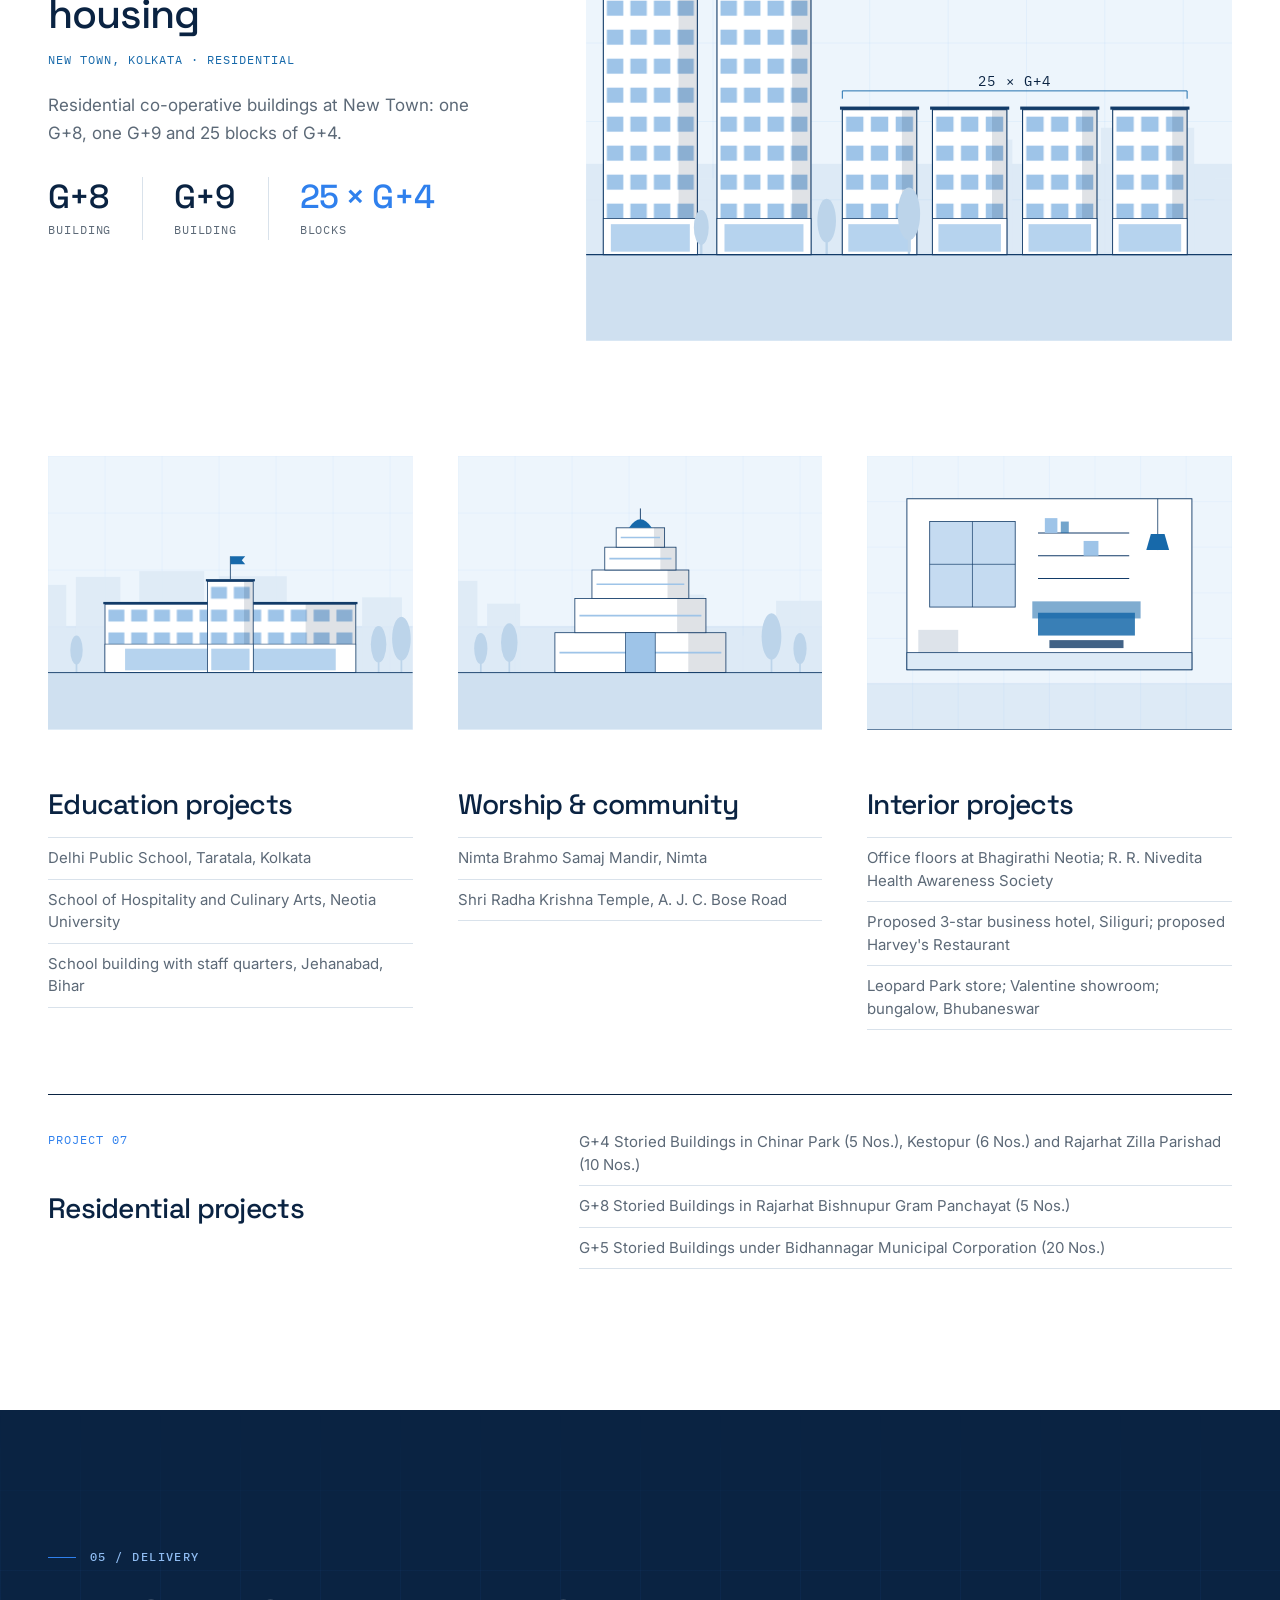
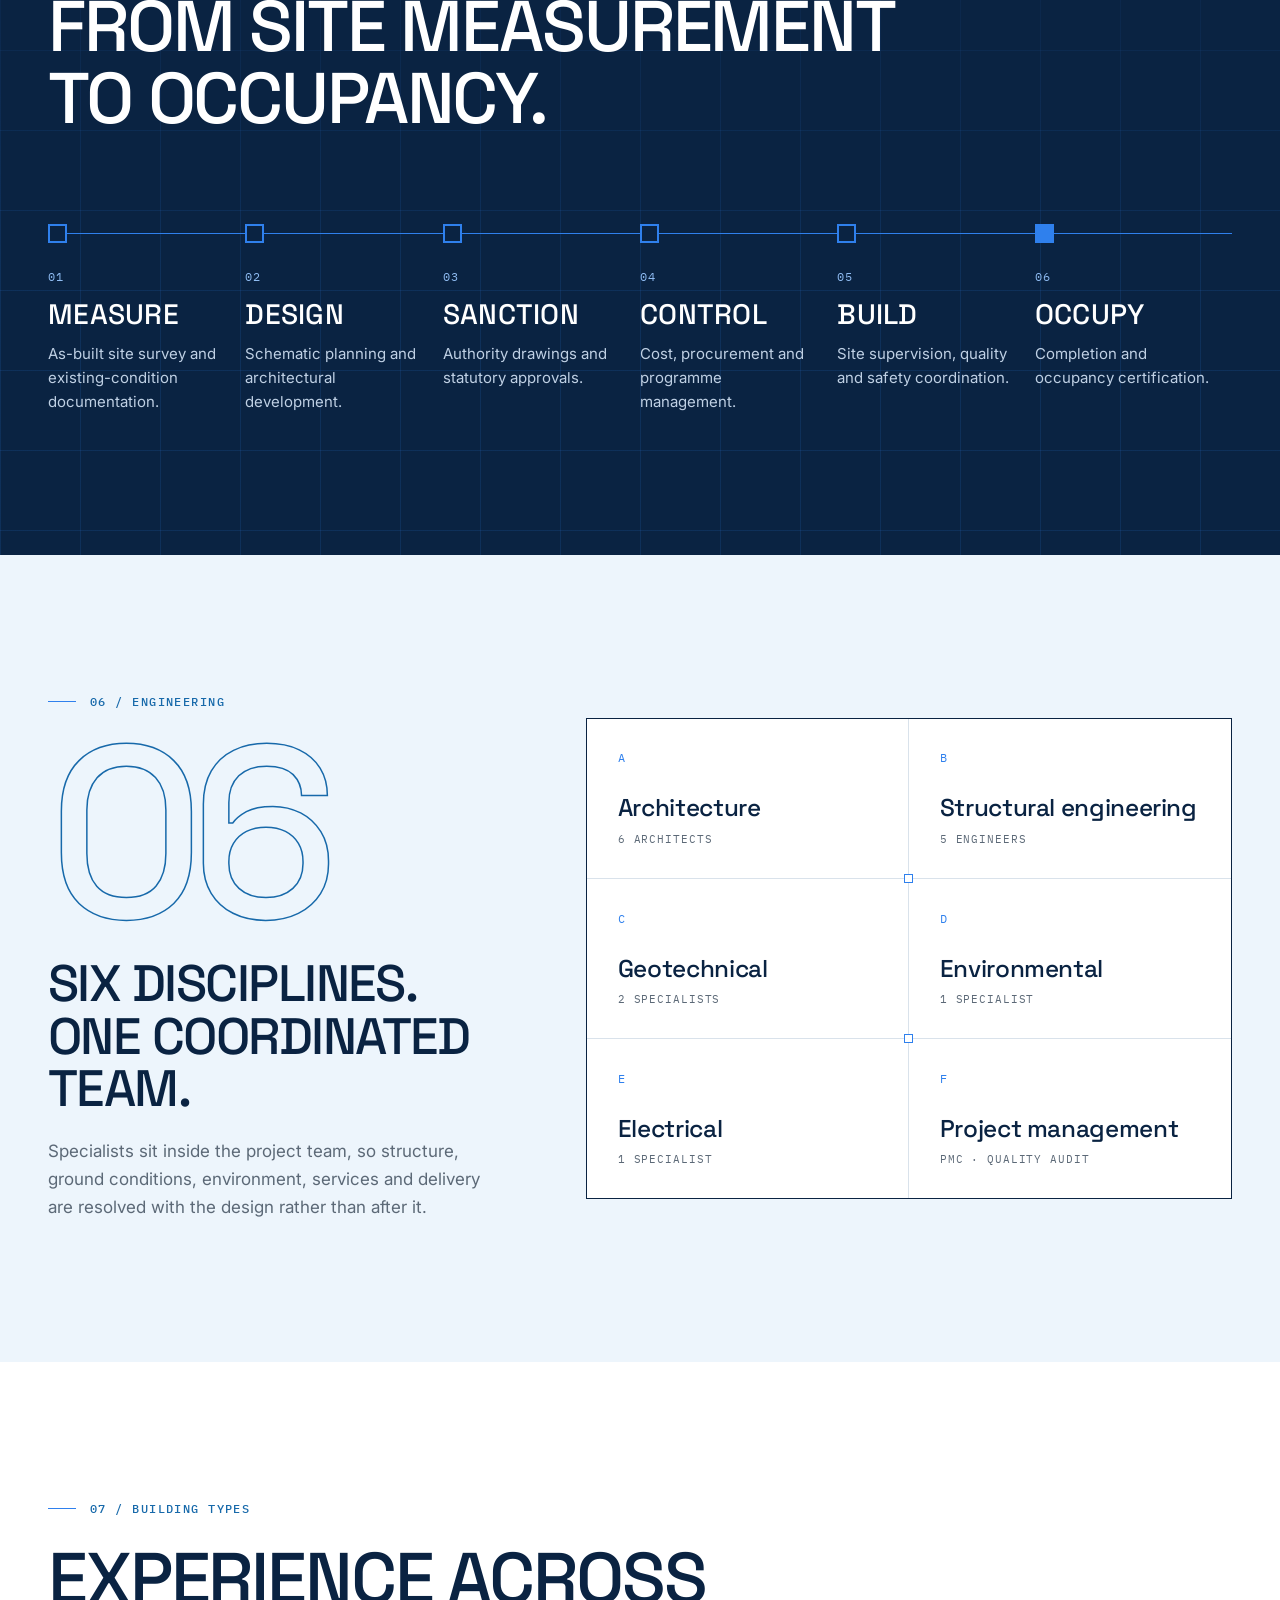
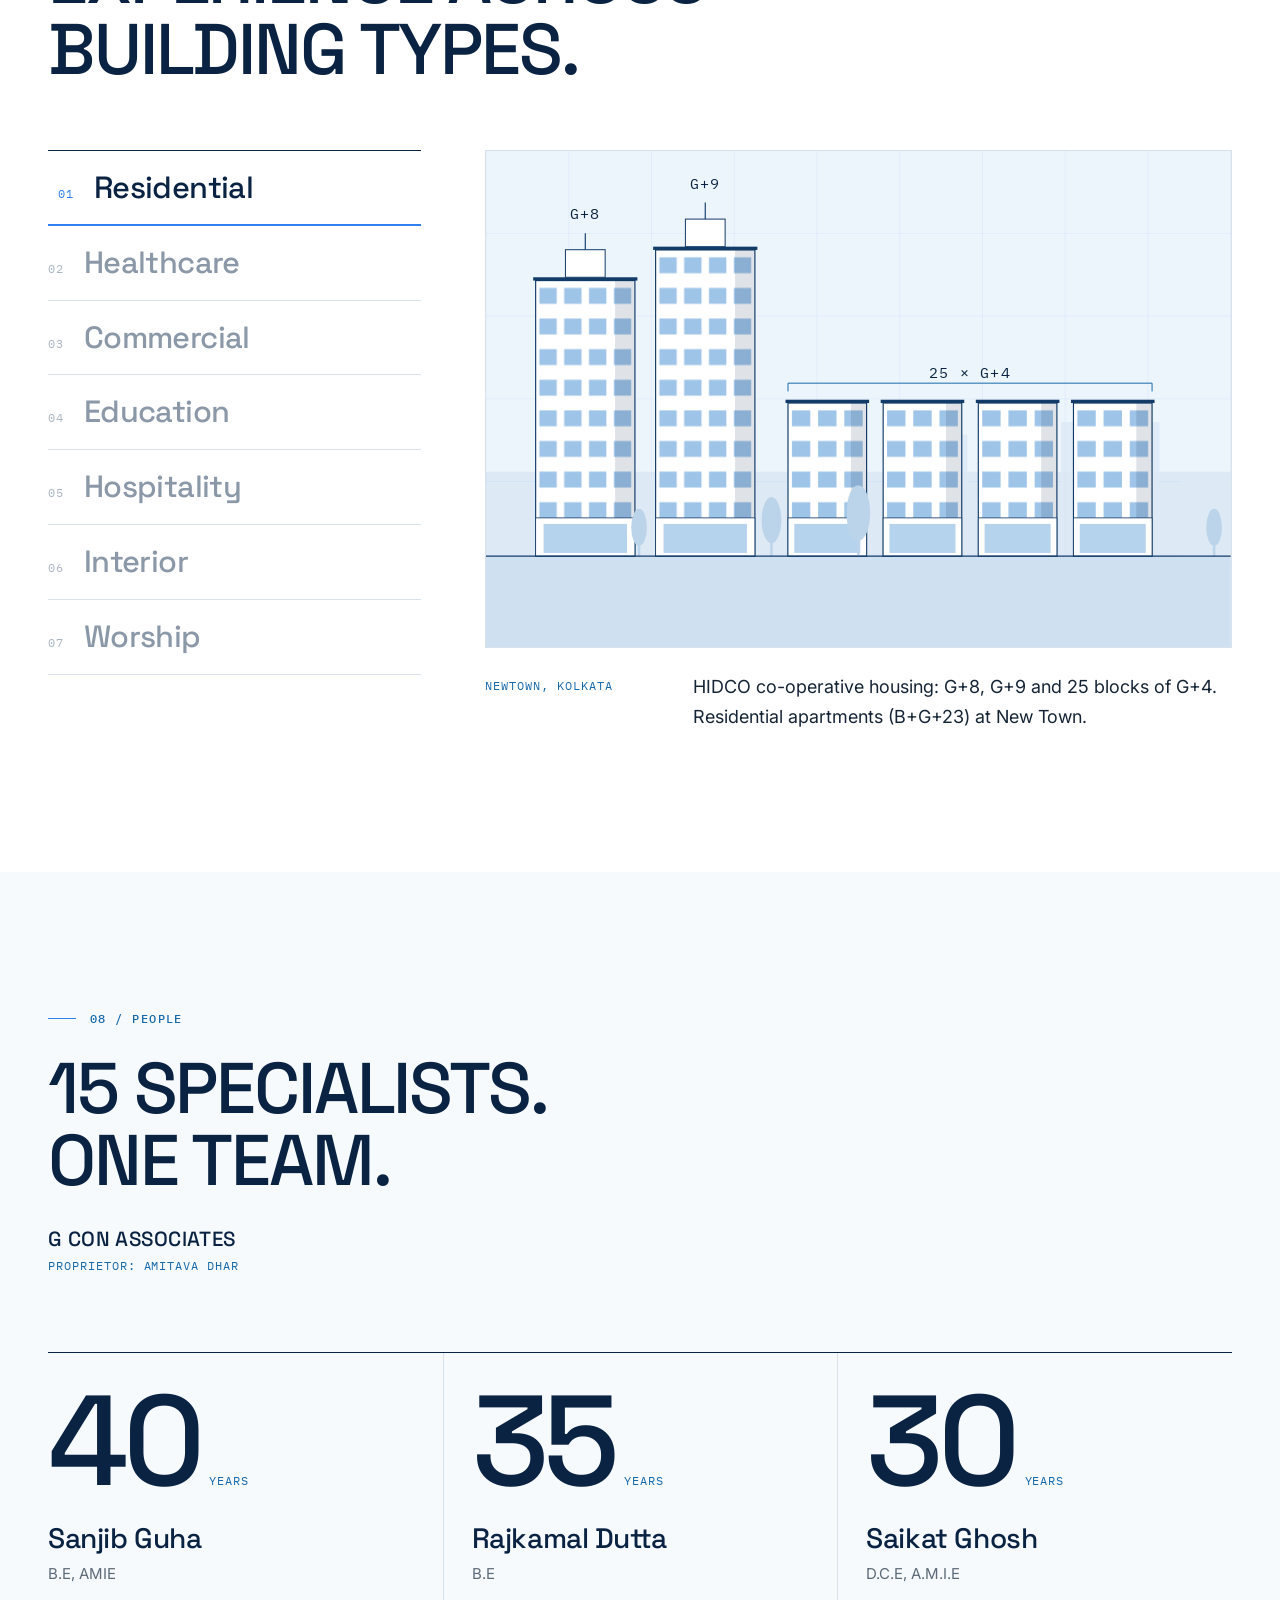
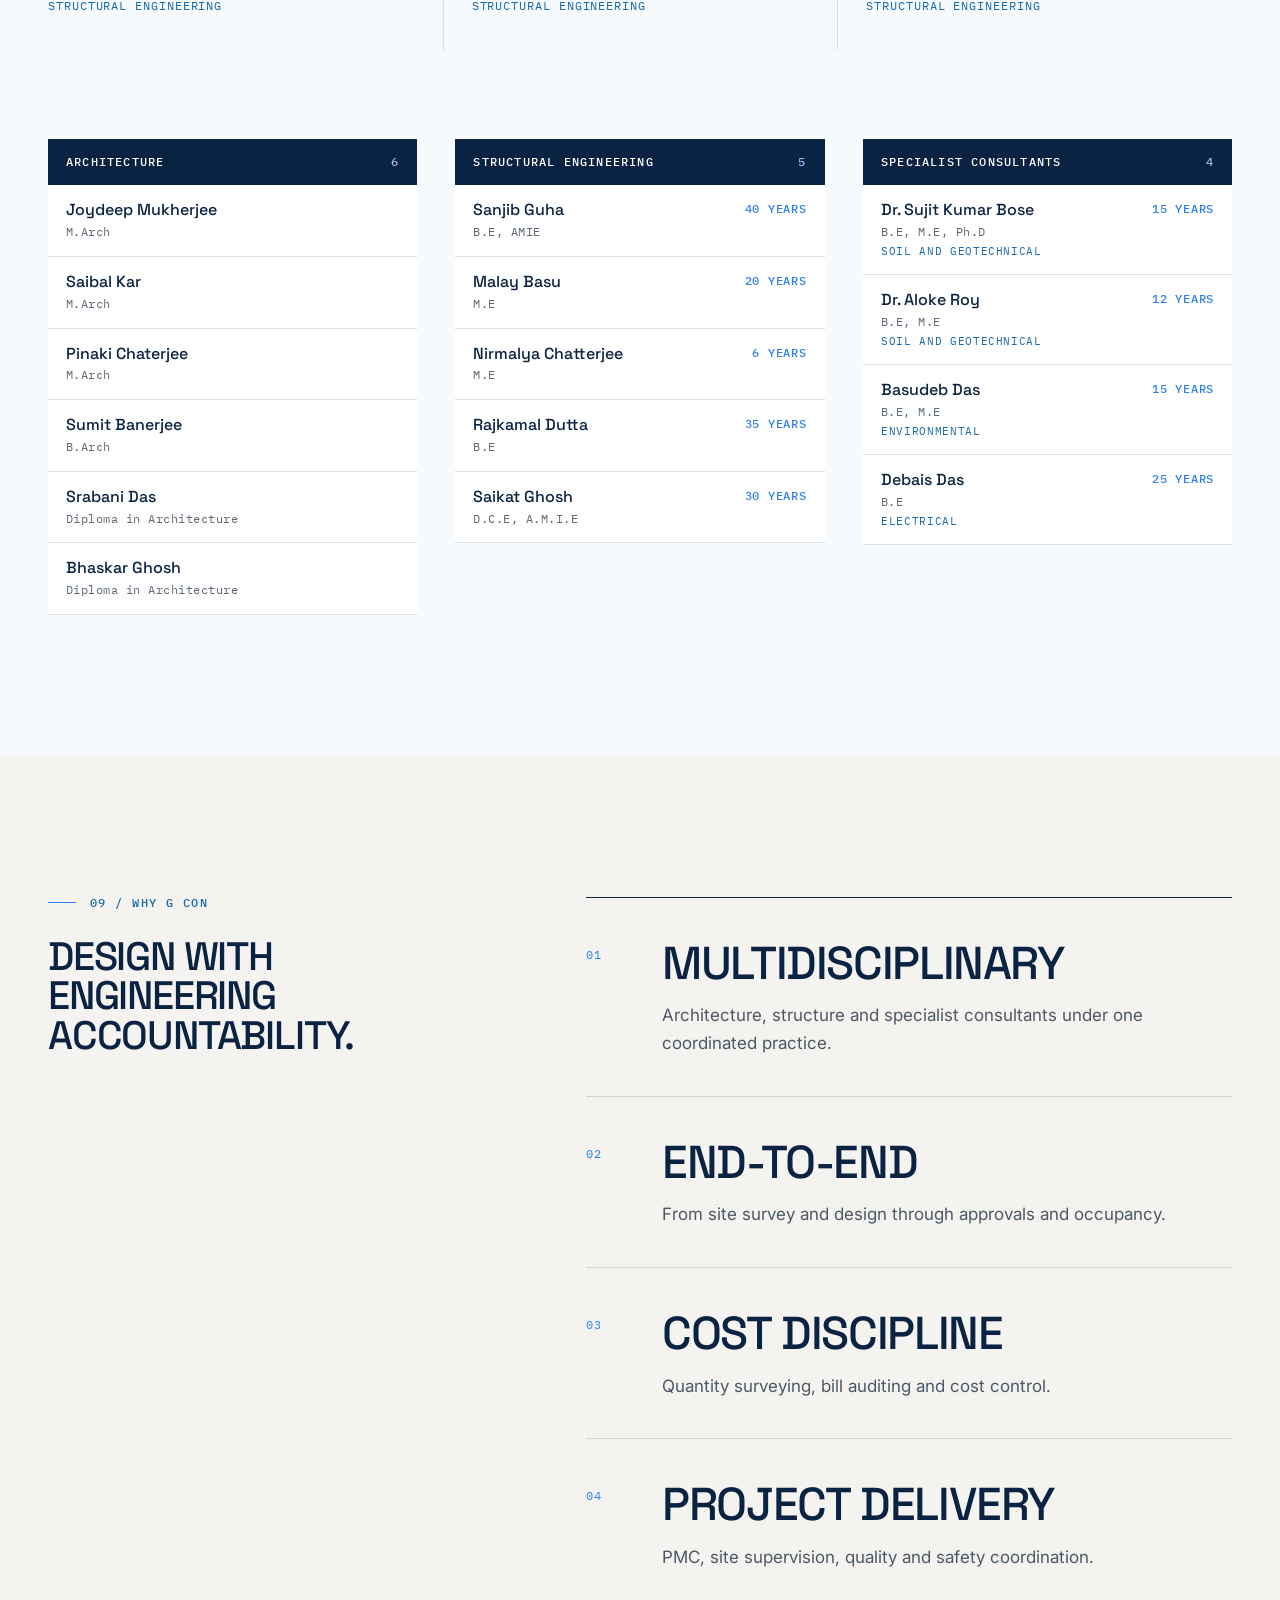
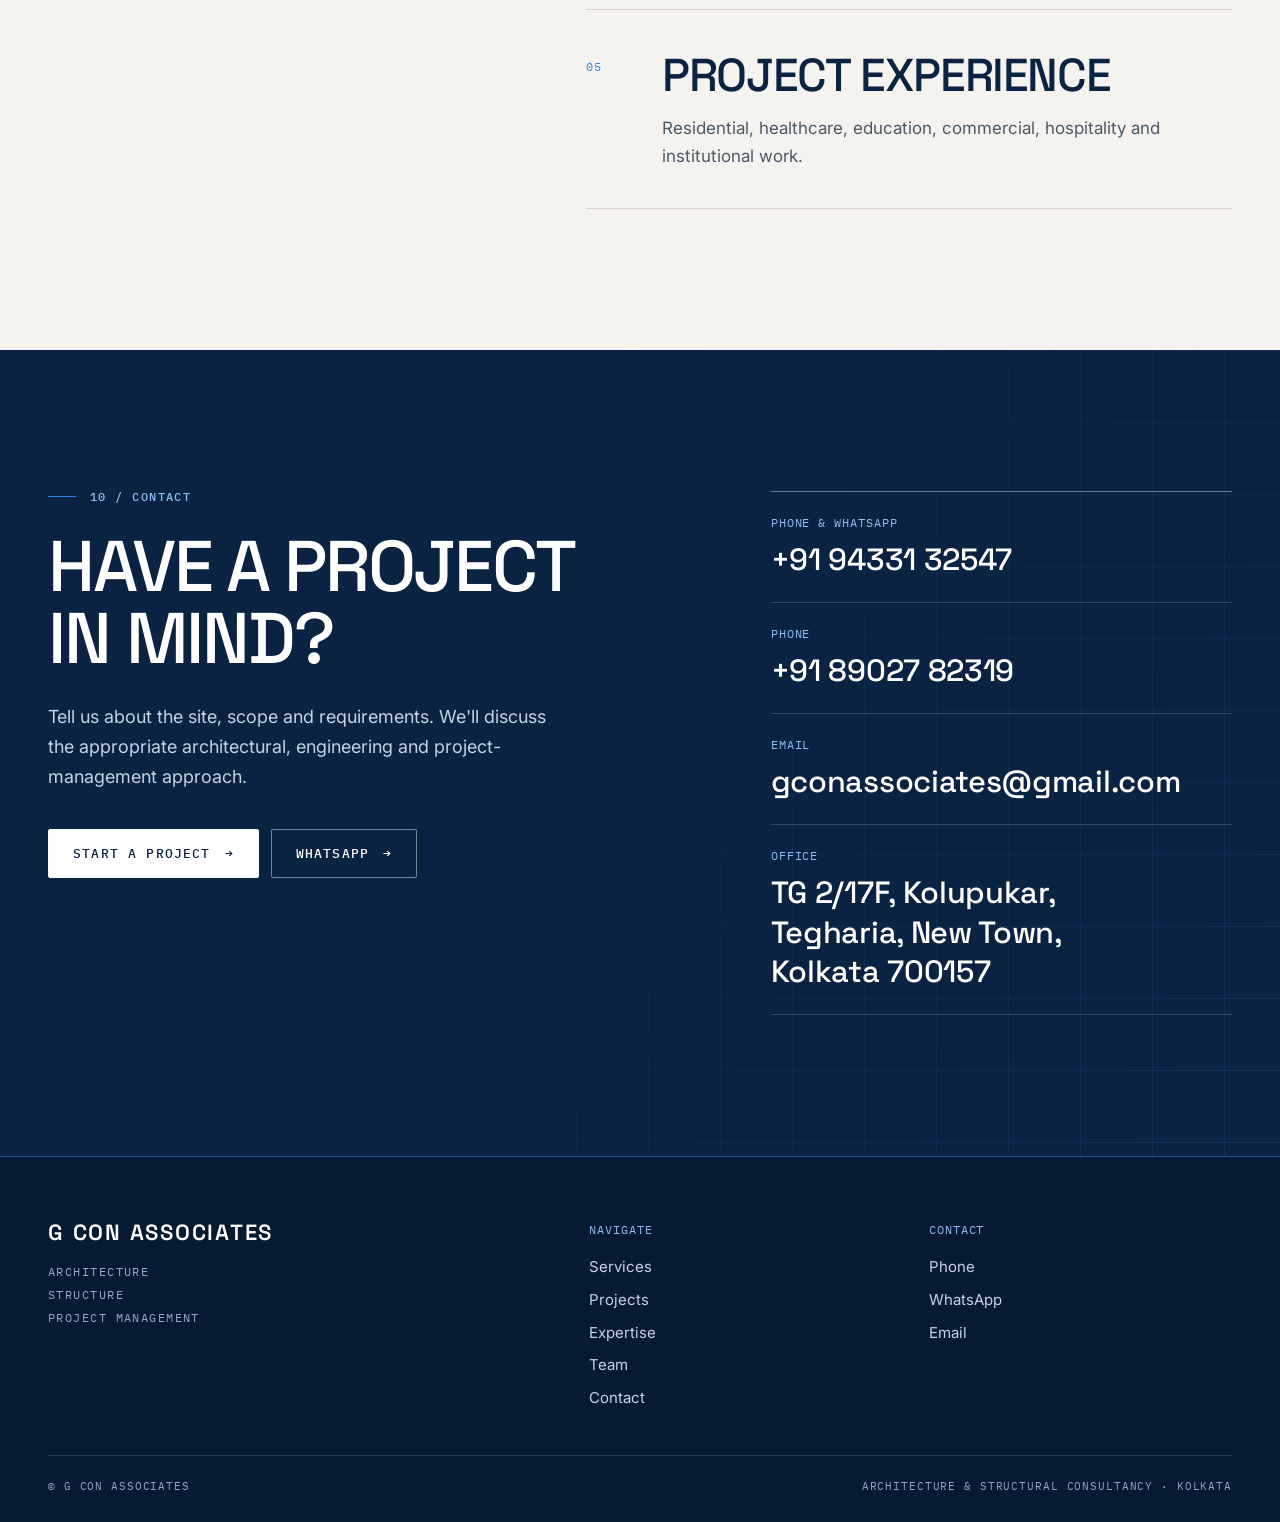
==== commit 9d091c95: "Add proprietor line in header, Saikat Ghosh A.M.I.E, extended residential project list Co-Authored-B" ====
--- a/index.html
+++ b/index.html
@@ -34,7 +34,7 @@
   <div class="wrap bar">
     <a class="brand" href="#top" aria-label="G Con Associates, back to top">
       <svg class="mark" viewBox="0 0 64 64" aria-hidden="true"><rect width="64" height="64" fill="#0A2342"/><path d="M44 22a15 15 0 1 0 0 20v-9H33" fill="none" stroke="#fff" stroke-width="5"/><rect x="42" y="50" width="12" height="4" fill="#2F80ED"/></svg>
-      <span class="brand-text"><b>G CON ASSOCIATES</b><span>Architecture / Structure / PMC</span></span>
+      <span class="brand-text"><b>G CON ASSOCIATES</b><span class="brand-prop">Proprietor: Amitava Dhar</span><span class="brand-sub">Architecture / Structure / PMC</span></span>
     </a>
     <nav class="menu" id="menu" aria-label="Main">
       <a href="#services"><i>01</i>Services</a>
@@ -243,9 +243,9 @@
         <span class="mono pno">Project 07</span>
         <h3>Residential projects</h3>
         <ul class="plain">
-          <li>G+4 Storied Building in Chinar Park</li>
+          <li>G+4 Storied Buildings in Chinar Park (5 Nos.), Kestopur (6 Nos.) and Rajarhat Zilla Parishad (10 Nos.)</li>
           <li>G+8 Storied Buildings in Rajarhat Bishnupur Gram Panchayat (5 Nos.)</li>
-          <li>G+5 Storied Buildings under Bidhannagar Municipal Corporation (15 Nos.)</li>
+          <li>G+5 Storied Buildings under Bidhannagar Municipal Corporation (20 Nos.)</li>
         </ul>
       </article>
     </div>
@@ -347,7 +347,7 @@
     <ul class="senior" aria-label="Most experienced team members">
       <li><b class="yrs">40</b><span class="mono">Years</span><h3>Sanjib Guha</h3><p>B.E, AMIE</p><p class="mono">Structural engineering</p></li>
       <li><b class="yrs">35</b><span class="mono">Years</span><h3>Rajkamal Dutta</h3><p>B.E</p><p class="mono">Structural engineering</p></li>
-      <li><b class="yrs">30</b><span class="mono">Years</span><h3>Saikat Ghosh</h3><p>D.C.E</p><p class="mono">Structural engineering</p></li>
+      <li><b class="yrs">30</b><span class="mono">Years</span><h3>Saikat Ghosh</h3><p>D.C.E, A.M.I.E</p><p class="mono">Structural engineering</p></li>
     </ul>
 
     <div class="reg-table">
@@ -369,7 +369,7 @@
           <li><b>Malay Basu</b><span>M.E</span><i>20 years</i></li>
           <li><b>Nirmalya Chatterjee</b><span>M.E</span><i>6 years</i></li>
           <li><b>Rajkamal Dutta</b><span>B.E</span><i>35 years</i></li>
-          <li><b>Saikat Ghosh</b><span>D.C.E</span><i>30 years</i></li>
+          <li><b>Saikat Ghosh</b><span>D.C.E, A.M.I.E</span><i>30 years</i></li>
         </ul>
       </section>
       <section class="grp" aria-labelledby="g3">
--- a/styles.css
+++ b/styles.css
@@ -53,6 +53,7 @@
 .brand-text{display:flex;flex-direction:column;gap:3px}
 .brand-text b{font:600 17px/1 var(--head);letter-spacing:.06em;color:var(--navy)}
 .brand-text span{font:400 9.5px/1 var(--mono);letter-spacing:.14em;text-transform:uppercase;color:var(--blue)}
+.brand-text .brand-prop{color:var(--navy);opacity:.8}
 .menu{display:flex;align-items:center;gap:clamp(16px,2.4vw,34px)}
 .menu a:not(.btn){font:500 13px/1 var(--head);letter-spacing:.06em;text-transform:uppercase;color:var(--navy);padding:10px 0;position:relative}
 .menu a:not(.btn) i{font:400 11px var(--mono);font-style:normal;color:var(--bright);margin-right:7px;letter-spacing:.04em}
@@ -379,7 +380,8 @@
   .feat-img .scene .t{font-size:30px}
   .hero-img .scene .t{font-size:26px}
   .pf-split .scene .t{font-size:24px}
-  .brand-text span{display:none}
+  .brand-text .brand-sub{display:none}
+  .brand-text .brand-prop{font-size:8.5px}
   .brand-text b{font-size:16px}
   .cta-row .btn{flex:1 1 100%;justify-content:space-between}
   .hero-copy{padding-top:36px}
